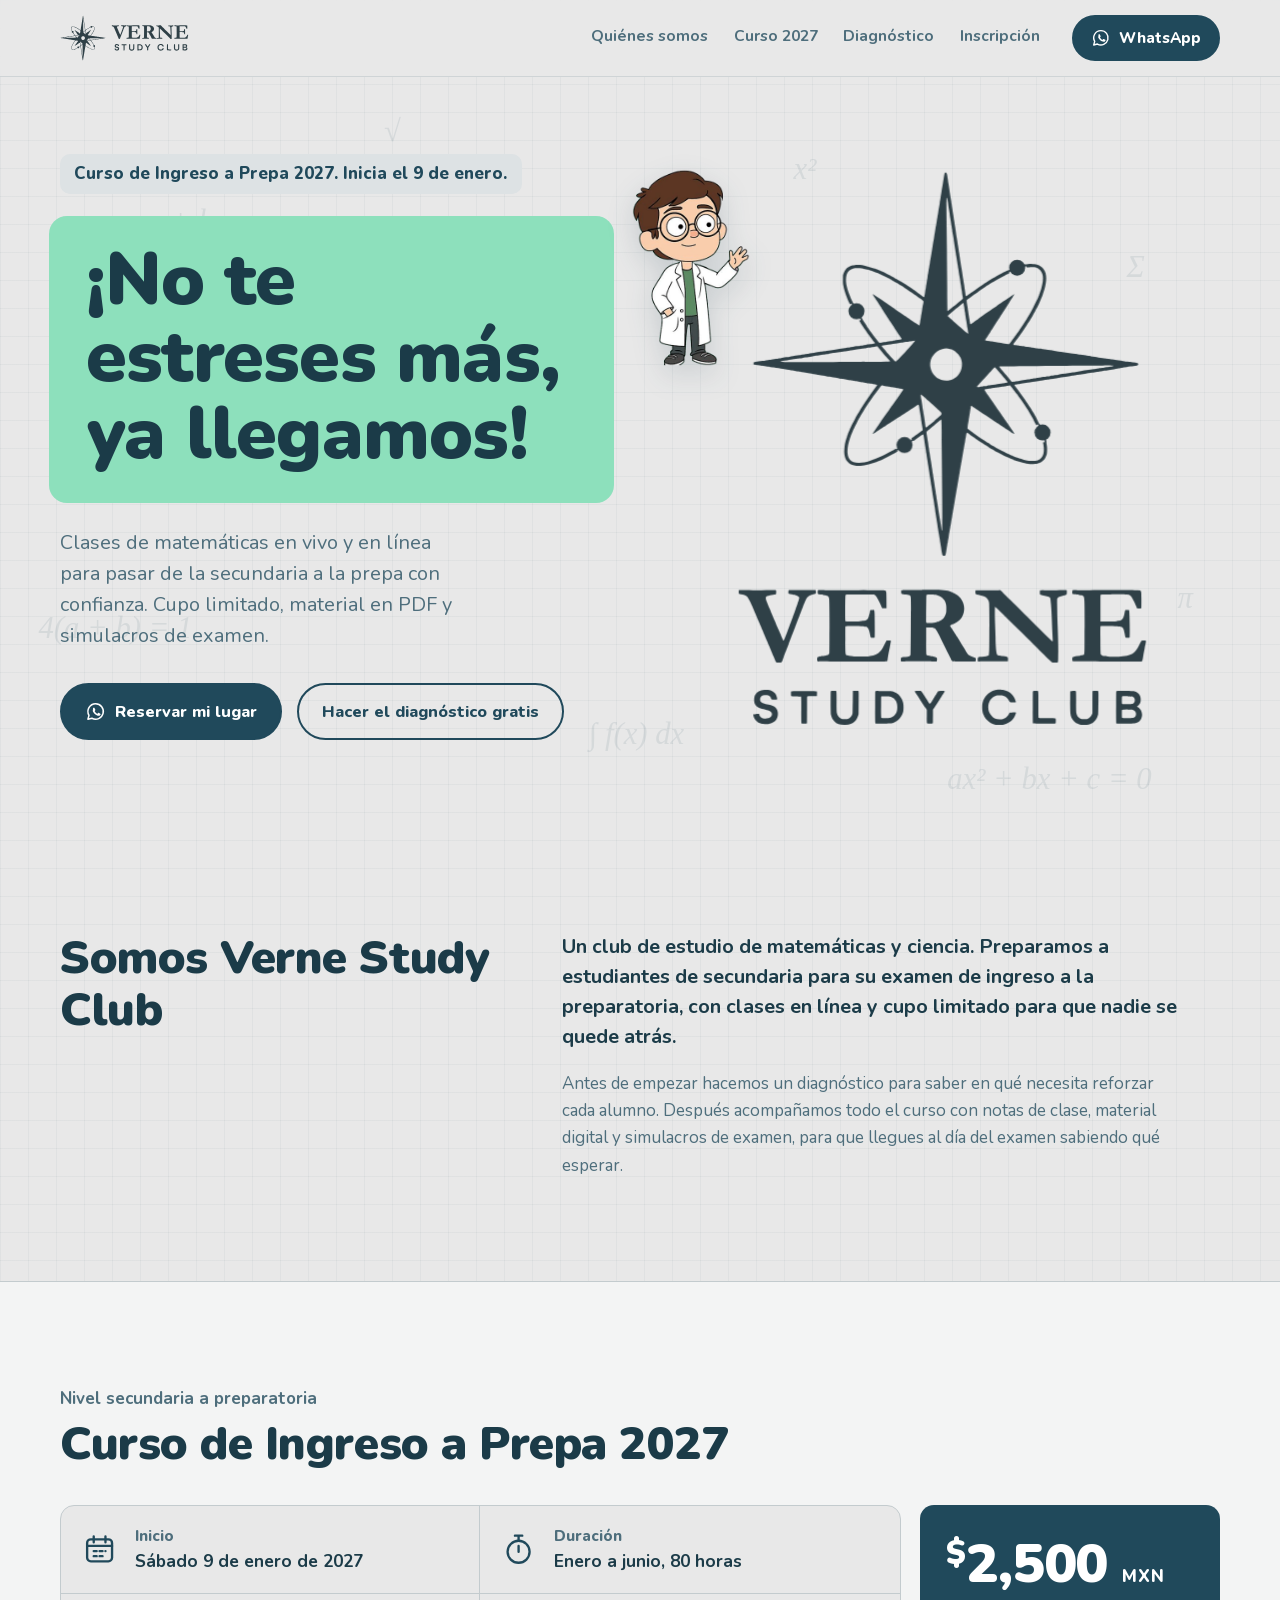
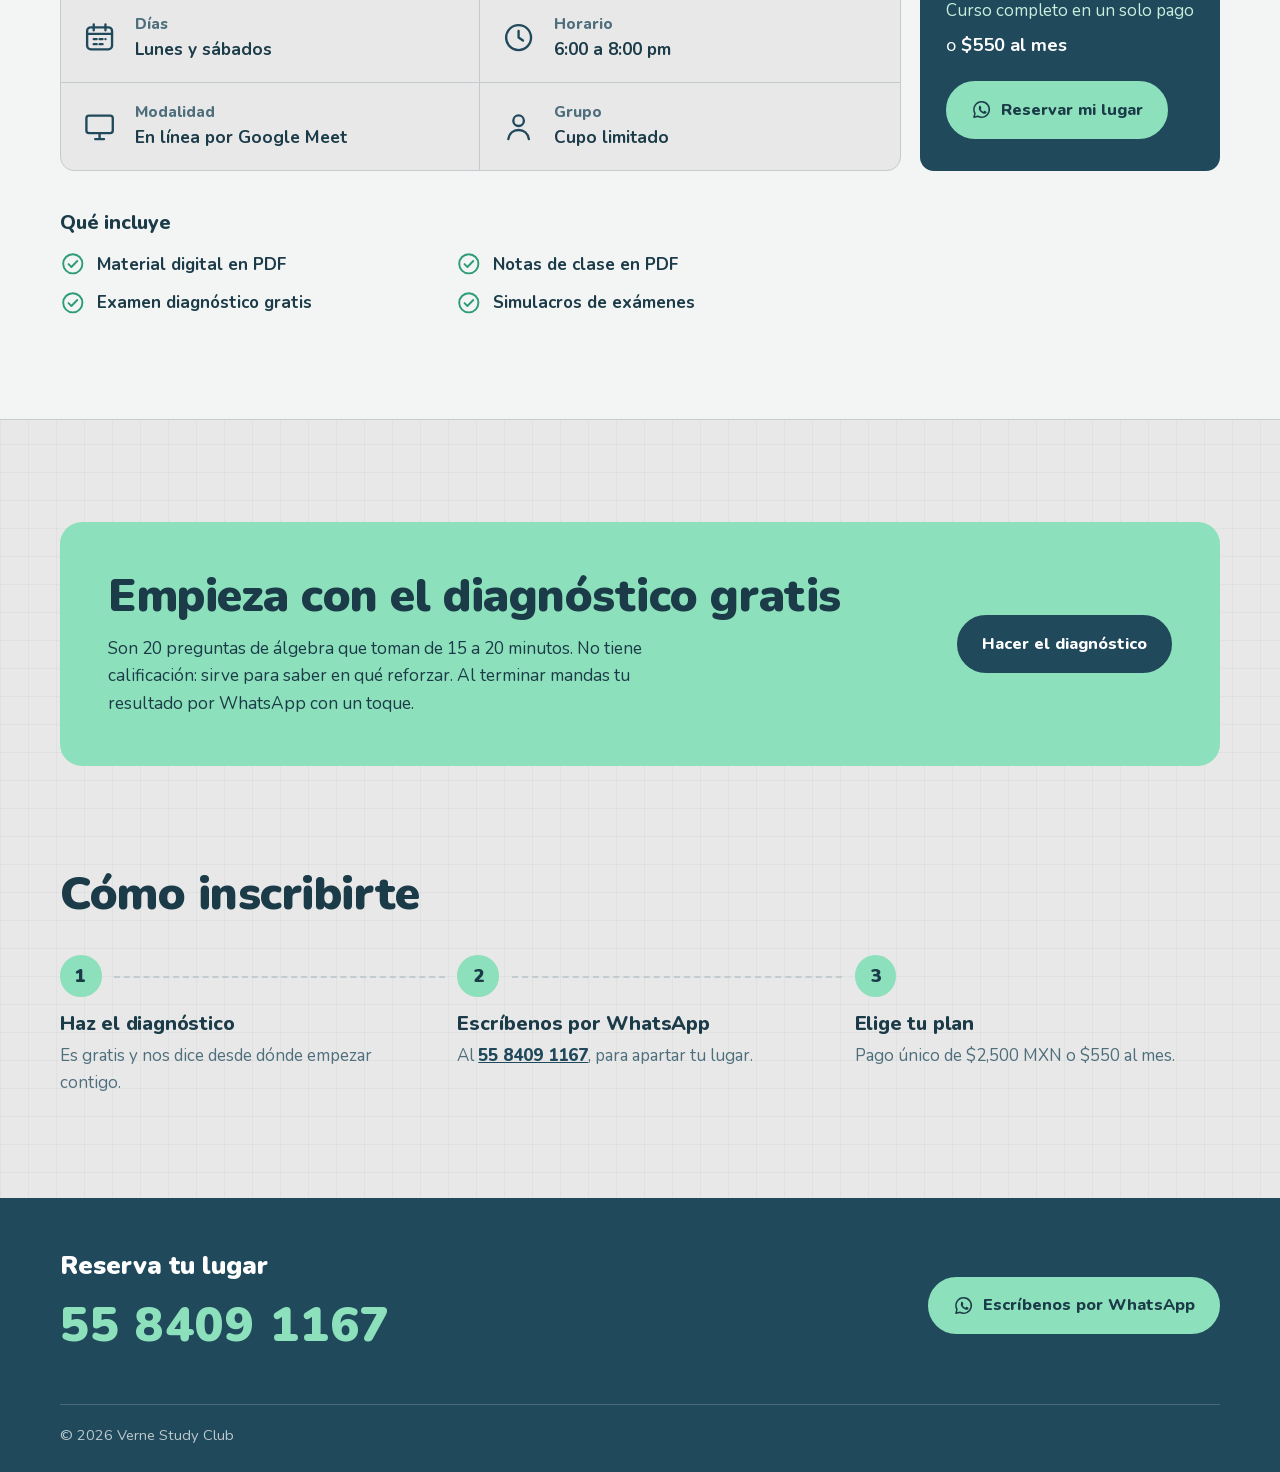
==== index.html @ ab9b3a6d "Sitio de Verne Study Club: portada con logo animado, curso 2027, diagnóstico e inscripción Co-Author" ====
<!doctype html>
<html lang="es-MX">
<head>
<meta charset="utf-8">
<meta name="viewport" content="width=device-width, initial-scale=1">
<title>Verne Study Club · Curso de Ingreso a Prepa 2027</title>
<meta name="description" content="Clases de matemáticas en vivo y en línea para entrar a la prepa. Curso de Ingreso a Prepa 2027: inicia el 9 de enero, lunes y sábados de 6:00 a 8:00 pm por Google Meet. $2,500 MXN o $550 al mes.">
<meta name="theme-color" content="#20495B">
<link rel="icon" href="assets/favicon.svg" type="image/svg+xml">
<link rel="preload" href="fonts/nunito-latin.woff2" as="font" type="font/woff2" crossorigin>
<meta property="og:type" content="website">
<meta property="og:locale" content="es_MX">
<meta property="og:title" content="Verne Study Club · Curso de Ingreso a Prepa 2027">
<meta property="og:description" content="¡No te estreses más, ya llegamos! Clases de matemáticas en línea para entrar a la prepa. Inicia el 9 de enero de 2027.">
<meta property="og:image" content="assets/og.png">
<meta name="twitter:card" content="summary_large_image">
<link rel="stylesheet" href="estilos.css">
<script type="application/ld+json">
{
  "@context": "https://schema.org",
  "@type": "Course",
  "name": "Curso de Ingreso a Prepa 2027",
  "description": "Preparación en matemáticas para el examen de ingreso a la preparatoria, de secundaria a preparatoria.",
  "inLanguage": "es-MX",
  "provider": { "@type": "EducationalOrganization", "name": "Verne Study Club", "telephone": "+52 55 8409 1167" },
  "offers": { "@type": "Offer", "price": "2500", "priceCurrency": "MXN", "category": "Curso completo" },
  "hasCourseInstance": { "@type": "CourseInstance", "courseMode": "online", "startDate": "2027-01-09", "location": { "@type": "VirtualLocation", "name": "Google Meet" } }
}
</script>
</head>
<body>
<a class="saltar" href="#contenido">Saltar al contenido</a>

<header class="cabecera">
  <div class="envoltura cabecera__fila">
    <a class="cabecera__logo" href="#inicio"><svg class="logo-h" aria-hidden="true" focusable="false" viewBox="275.0 156.5 843.77 299.09" fill="#2F4047"><g transform="translate(279.0 160.5) scale(0.62) translate(-279.0 -160.5)"><path class=""  transform="scale(0.25) translate(0 4096) scale(0.1 -0.1)" d="M20527 34478 c-17 -27 -37 -128 -67 -328 -12 -80 -28 -176 -35 -215 -8 -38 -19 -106 -25 -150 -6 -44 -15 -95 -20 -115 -5 -19 -11 -62 -15 -95 -3 -33 -12 -91 -20 -130 -8 -38 -19 -108 -25 -155 -5 -47 -17 -116 -25 -155 -8 -38 -15 -83 -15 -99 0 -17 -9 -80 -20 -140 -39 -209 -51 -281 -61 -365 -5 -47 -12 -88 -15 -92 -3 -5 -14 -66 -24 -136 -11 -70 -25 -155 -30 -188 -6 -33 -20 -114 -30 -180 -20 -117 -46 -274 -75 -445 -8 -47 -17 -105 -20 -130 -3 -25 -15 -94 -25 -155 -20 -110 -49 -287 -91 -555 -17 -111 -50 -300 -70 -409 -10 -56 -19 -115 -19 -130 0 -14 -7 -57 -15 -96 -9 -38 -22 -113 -30 -165 -37 -242 -46 -297 -56 -325 -5 -16 -12 -64 -15 -105 -4 -41 -12 -100 -19 -130 -8 -30 -18 -97 -24 -147 -6 -51 -15 -103 -20 -116 -5 -13 -12 -54 -16 -92 -4 -39 -13 -97 -20 -130 -7 -33 -18 -104 -24 -157 -6 -53 -15 -108 -21 -123 -5 -14 -10 -39 -10 -54 0 -43 -24 -58 -56 -35 -15 11 -36 26 -48 34 -13 8 -51 38 -87 65 -87 68 -111 85 -204 150 -44 30 -116 80 -160 110 -166 115 -424 284 -520 341 -55 32 -109 64 -120 71 -11 7 -33 20 -50 28 -16 9 -46 26 -67 38 -20 12 -62 37 -95 55 -32 18 -65 37 -73 43 -8 5 -28 16 -45 25 -16 8 -66 35 -110 59 -158 87 -525 265 -546 265 -6 0 -23 7 -37 15 -29 16 -38 19 -257 94 -240 82 -345 110 -550 147 -149 27 -374 25 -479 -4 -232 -65 -363 -184 -444 -407 -25 -67 -26 -79 -26 -285 0 -173 3 -230 18 -290 10 -41 22 -97 27 -124 4 -28 15 -70 23 -95 36 -110 48 -148 56 -180 5 -19 15 -48 23 -65 8 -17 25 -58 37 -91 33 -91 66 -167 136 -312 35 -73 64 -138 64 -144 0 -6 -13 -28 -28 -48 -51 -66 -72 -131 -72 -225 0 -70 5 -98 27 -152 57 -139 189 -225 353 -230 47 -2 88 -3 91 -4 7 0 89 -117 89 -126 0 -3 8 -17 19 -32 10 -15 66 -99 125 -187 59 -88 134 -198 167 -245 33 -47 68 -96 77 -110 9 -13 45 -63 79 -110 34 -47 88 -121 120 -165 32 -44 75 -99 96 -122 21 -23 36 -47 33 -52 -4 -5 -28 -13 -54 -16 -26 -3 -78 -12 -117 -20 -38 -7 -101 -17 -138 -20 -37 -4 -82 -11 -100 -16 -18 -5 -75 -14 -127 -19 -52 -5 -115 -14 -140 -20 -25 -6 -92 -17 -150 -25 -115 -16 -188 -27 -355 -55 -60 -10 -137 -21 -170 -25 -33 -3 -76 -11 -97 -16 -20 -5 -71 -14 -115 -19 -43 -5 -116 -16 -163 -24 -185 -31 -345 -55 -629 -95 -85 -12 -157 -24 -161 -26 -4 -3 -50 -9 -101 -15 -52 -6 -130 -17 -174 -25 -102 -18 -262 -42 -393 -60 -56 -8 -106 -16 -110 -19 -4 -2 -52 -9 -107 -16 -55 -6 -118 -16 -140 -21 -22 -5 -87 -16 -145 -24 -102 -14 -284 -42 -405 -64 -33 -5 -121 -19 -195 -31 -74 -11 -184 -29 -245 -40 -60 -10 -135 -22 -165 -25 -30 -3 -91 -12 -135 -20 -44 -8 -114 -19 -155 -24 -88 -12 -174 -25 -325 -51 -60 -11 -130 -21 -155 -25 -25 -3 -83 -12 -130 -19 -47 -8 -119 -20 -160 -26 -116 -18 -134 -22 -147 -32 -16 -13 -17 -94 -1 -104 13 -8 141 -27 298 -44 52 -6 125 -15 163 -20 37 -6 100 -15 140 -20 83 -12 153 -23 322 -50 66 -11 149 -24 185 -30 130 -21 307 -52 380 -65 41 -8 100 -17 130 -20 30 -4 100 -15 155 -25 55 -10 154 -27 220 -39 66 -11 161 -27 210 -36 50 -8 124 -20 165 -25 41 -6 109 -17 150 -25 90 -17 173 -30 300 -49 52 -8 131 -21 175 -29 44 -9 112 -21 150 -26 39 -6 97 -15 130 -21 33 -5 114 -19 180 -30 66 -11 145 -25 175 -31 30 -6 87 -14 125 -20 61 -8 154 -24 355 -60 30 -6 109 -19 175 -29 66 -11 174 -29 240 -40 66 -12 161 -27 210 -35 50 -7 126 -20 170 -28 44 -9 136 -25 205 -37 69 -11 159 -27 200 -35 41 -8 114 -19 163 -25 48 -6 98 -15 110 -19 13 -5 54 -12 92 -16 39 -3 93 -13 121 -20 27 -8 87 -19 133 -24 45 -5 85 -12 88 -15 11 -10 -12 -48 -79 -131 -83 -103 -233 -309 -331 -455 -42 -63 -99 -146 -125 -185 -123 -178 -163 -237 -177 -263 -9 -15 -23 -39 -33 -54 -9 -14 -34 -55 -55 -90 -20 -34 -48 -81 -62 -103 -13 -22 -40 -67 -60 -100 -19 -33 -46 -78 -60 -100 -33 -53 -46 -77 -160 -300 -139 -269 -162 -316 -225 -465 -17 -41 -38 -89 -46 -107 -8 -17 -14 -37 -14 -45 -1 -7 -9 -31 -20 -53 -11 -22 -19 -48 -20 -57 0 -10 -6 -32 -14 -50 -14 -32 -48 -149 -80 -276 -20 -78 -46 -318 -46 -421 1 -145 34 -290 91 -401 30 -57 151 -179 209 -211 141 -77 344 -105 584 -79 222 23 637 146 891 265 103 48 417 204 506 253 129 69 256 142 330 189 45 30 70 29 99 -2 13 -14 28 -25 33 -25 6 0 18 -7 26 -15 9 -8 56 -24 104 -36 87 -22 89 -22 165 -5 134 31 215 93 272 205 30 60 41 158 29 249 -6 40 -7 80 -4 90 3 9 45 43 93 74 156 101 279 190 371 268 32 27 59 26 65 -2 6 -26 30 -186 46 -293 20 -147 32 -224 50 -330 10 -60 21 -137 25 -170 3 -33 10 -76 15 -95 5 -19 14 -78 20 -130 6 -52 17 -129 25 -170 8 -41 18 -106 24 -145 12 -83 25 -169 51 -325 10 -63 23 -149 29 -190 12 -91 26 -180 51 -325 10 -60 21 -137 25 -170 3 -33 10 -76 15 -95 6 -20 17 -85 26 -145 46 -322 70 -475 89 -575 8 -41 19 -115 25 -165 6 -49 17 -126 25 -170 8 -44 19 -116 24 -160 12 -89 24 -165 51 -335 28 -166 50 -311 66 -420 7 -52 22 -149 33 -215 11 -66 25 -151 31 -190 6 -38 18 -108 26 -155 9 -47 22 -128 30 -180 7 -52 18 -122 24 -155 5 -33 19 -118 31 -190 57 -364 60 -374 96 -396 37 -23 81 -19 107 9 18 21 42 120 51 212 4 36 13 92 20 125 8 33 19 102 25 154 6 51 14 101 19 110 5 9 11 43 15 76 4 33 13 92 22 130 8 39 19 102 23 140 4 39 16 111 25 160 9 50 26 144 37 210 11 66 27 156 35 200 8 44 21 124 29 177 9 54 18 103 20 110 3 7 11 58 19 113 8 55 19 125 25 155 6 30 19 107 30 170 11 63 29 167 40 230 21 115 30 171 51 310 6 41 18 104 25 140 8 36 19 100 24 142 6 42 16 98 22 125 6 26 17 86 24 133 7 47 18 110 23 140 6 30 21 111 32 180 12 69 30 175 40 235 25 140 58 341 64 380 2 17 11 68 20 115 9 47 25 139 36 205 12 66 30 172 41 235 11 63 29 167 40 230 11 63 24 138 29 165 6 28 15 82 21 120 6 39 19 109 30 157 10 48 19 101 19 118 0 18 6 58 14 89 8 31 19 90 25 132 19 142 46 184 88 141 10 -10 43 -35 73 -55 30 -20 80 -55 110 -77 30 -22 80 -56 110 -77 30 -21 57 -40 60 -43 7 -8 177 -123 200 -136 11 -6 28 -18 38 -27 10 -10 21 -17 25 -17 3 0 45 -26 94 -58 176 -117 223 -147 274 -176 19 -10 57 -33 84 -51 28 -18 73 -46 101 -62 29 -15 78 -43 110 -62 111 -65 476 -251 615 -314 86 -39 102 -47 199 -90 30 -13 87 -37 125 -51 39 -15 84 -34 102 -42 17 -8 36 -14 43 -14 7 0 26 -6 43 -14 31 -13 137 -46 262 -80 56 -15 135 -31 294 -57 105 -18 361 -6 456 20 235 66 364 198 426 436 26 102 29 316 6 455 -9 52 -21 132 -27 178 l-11 83 44 39 c29 26 58 67 83 117 33 66 39 90 42 155 8 164 -71 294 -223 368 -42 20 -66 24 -144 25 l-94 0 -43 85 c-23 47 -72 146 -109 220 -61 125 -89 178 -136 255 -10 17 -28 46 -39 65 -11 19 -29 49 -40 65 -11 17 -30 47 -42 69 -30 50 -34 57 -92 146 -91 140 -215 325 -251 375 -19 28 -55 79 -80 115 -99 146 -230 324 -337 461 -43 54 -78 106 -78 114 0 17 18 22 117 30 40 3 87 10 105 16 18 5 67 14 108 19 41 5 113 16 160 25 83 14 211 34 395 61 162 23 239 36 344 55 56 10 114 19 127 19 14 0 57 7 97 15 40 8 119 21 177 29 192 28 314 46 393 61 42 8 91 15 108 15 16 0 62 7 102 15 40 8 113 19 162 24 50 6 128 17 175 25 221 40 320 56 344 56 15 0 59 7 99 15 40 8 119 21 177 29 113 16 182 27 355 56 61 10 135 22 165 25 30 3 87 12 125 20 39 8 97 17 130 20 33 4 76 10 95 15 19 5 78 14 130 20 52 6 111 16 132 21 20 5 71 14 115 19 95 12 358 54 588 96 50 9 131 22 180 30 50 7 119 18 155 24 145 23 270 42 365 56 255 36 278 41 297 64 23 29 23 55 -1 79 -26 26 -73 37 -206 50 -60 6 -153 17 -205 26 -52 8 -115 15 -140 15 -25 0 -72 7 -105 14 -33 8 -107 20 -165 26 -58 6 -112 13 -121 16 -9 2 -79 13 -155 24 -236 32 -286 40 -379 56 -49 8 -124 19 -165 24 -91 10 -255 35 -370 56 -47 8 -125 19 -175 25 -49 5 -106 14 -125 19 -19 5 -64 12 -100 15 -36 4 -99 13 -140 21 -41 7 -124 21 -185 29 -60 9 -166 24 -235 35 -69 10 -161 23 -205 30 -44 6 -118 18 -165 26 -47 8 -121 19 -165 24 -44 5 -118 16 -165 24 -88 15 -258 40 -510 76 -80 12 -174 26 -210 31 -36 6 -99 15 -140 20 -41 5 -113 16 -160 24 -47 8 -105 17 -130 20 -66 8 -302 44 -400 60 -47 8 -128 19 -180 25 -52 6 -111 15 -130 20 -19 4 -64 11 -100 15 -36 3 -114 15 -175 25 -60 10 -138 21 -173 25 -35 3 -70 9 -78 12 -23 9 -16 46 14 75 22 20 309 407 382 514 121 178 320 482 320 489 0 3 15 27 33 53 18 26 49 73 68 105 19 32 43 73 54 92 11 18 44 75 73 127 29 51 57 100 62 108 15 23 39 70 134 255 78 150 128 260 198 430 11 28 26 64 34 80 20 45 85 237 119 350 200 681 80 1095 -358 1237 -65 21 -90 23 -267 23 -165 0 -202 -3 -242 -18 -59 -23 -83 -16 -108 33 -29 57 -122 134 -193 161 -90 34 -220 32 -297 -3 -136 -63 -220 -199 -220 -355 0 -37 -4 -72 -8 -78 -4 -5 -27 -19 -52 -31 -102 -47 -310 -151 -385 -193 -44 -24 -100 -55 -125 -68 -72 -38 -163 -89 -216 -122 -27 -17 -76 -46 -109 -66 -33 -20 -87 -54 -120 -75 -33 -22 -76 -49 -95 -60 -19 -11 -48 -29 -65 -40 -16 -11 -42 -26 -56 -34 -75 -43 -385 -256 -567 -391 -70 -52 -142 -105 -160 -117 -19 -13 -58 -42 -88 -65 -55 -44 -88 -54 -97 -29 -3 8 -11 52 -17 98 -6 45 -20 139 -30 208 -11 69 -22 150 -25 180 -4 30 -11 72 -16 92 -5 20 -14 74 -20 120 -5 46 -16 117 -24 158 -8 41 -19 109 -24 150 -15 112 -39 265 -55 355 -8 44 -25 145 -36 225 -12 80 -30 197 -40 260 -10 63 -21 142 -25 175 -3 33 -10 74 -15 90 -5 17 -14 68 -19 115 -6 47 -17 123 -25 170 -8 47 -24 150 -36 230 -12 80 -28 183 -37 230 -8 47 -21 128 -28 180 -31 230 -55 392 -59 399 -3 4 -12 63 -21 131 -9 68 -18 127 -20 131 -3 3 -9 49 -15 100 -6 52 -17 128 -25 169 -7 41 -24 143 -36 225 -12 83 -28 191 -36 240 -8 50 -19 122 -23 160 -5 39 -16 108 -24 155 -13 77 -40 249 -66 420 -34 231 -51 333 -54 339 -2 3 -9 51 -15 106 -7 55 -18 134 -26 175 -8 41 -17 99 -21 129 -10 86 -74 132 -107 79z m129 -1314 c12 -54 26 -144 32 -199 12 -102 22 -175 48 -325 8 -47 21 -130 28 -185 14 -100 22 -153 56 -365 42 -261 62 -387 66 -420 4 -35 16 -104 54 -320 11 -63 20 -126 20 -140 0 -14 9 -74 19 -135 23 -129 57 -349 66 -420 3 -27 12 -84 20 -125 12 -66 23 -134 64 -400 6 -36 20 -125 31 -199 11 -73 22 -137 25 -141 2 -4 9 -47 14 -96 6 -49 17 -127 25 -174 40 -223 56 -320 56 -346 0 -16 7 -60 15 -99 8 -38 20 -110 26 -160 6 -49 17 -117 25 -150 7 -33 14 -76 14 -96 0 -21 9 -84 19 -140 36 -193 38 -176 -22 -234 -29 -28 -95 -83 -147 -122 -52 -39 -144 -113 -205 -163 -255 -211 -346 -282 -352 -276 -4 3 -8 437 -10 964 -2 526 -8 1364 -14 1862 -14 1143 -25 2646 -20 2683 7 52 26 21 47 -79z m4332 -3308 c91 -31 140 -64 196 -128 135 -157 161 -376 85 -718 -6 -25 -16 -72 -23 -105 -14 -64 -38 -141 -68 -217 -10 -26 -18 -53 -18 -60 -1 -7 -9 -31 -20 -53 -11 -22 -19 -46 -20 -53 0 -6 -9 -29 -20 -49 -11 -21 -20 -44 -20 -51 0 -7 -8 -30 -19 -50 -10 -20 -25 -53 -34 -72 -17 -40 -186 -379 -226 -455 -15 -27 -43 -79 -63 -115 -33 -61 -47 -85 -98 -175 -11 -19 -28 -50 -38 -67 -63 -110 -100 -169 -238 -376 -60 -90 -125 -188 -144 -218 -72 -110 -140 -206 -338 -474 -239 -323 -212 -292 -257 -287 -122 15 -271 38 -303 46 -20 6 -77 14 -127 20 -49 6 -162 21 -250 35 -88 14 -191 30 -230 36 -231 34 -244 39 -208 88 44 60 93 132 93 137 0 2 17 30 39 62 62 93 121 184 121 188 0 2 19 33 43 68 23 36 58 91 77 123 19 31 54 85 76 120 23 34 43 66 45 71 2 4 40 62 83 128 134 203 151 229 156 240 3 6 32 51 64 100 32 50 69 106 81 125 13 19 44 69 70 110 27 41 63 98 80 125 18 28 54 84 80 125 26 41 61 94 76 118 16 24 29 45 29 47 0 4 51 83 102 157 10 15 18 30 18 33 0 3 16 28 35 55 64 91 42 93 -77 8 -48 -35 -120 -84 -160 -110 -40 -26 -112 -74 -160 -108 -190 -130 -268 -184 -388 -265 -69 -46 -152 -103 -185 -126 -33 -23 -89 -62 -125 -87 -36 -25 -83 -58 -105 -74 -22 -16 -65 -45 -95 -66 -59 -39 -60 -40 -105 -75 -16 -13 -55 -40 -85 -60 -30 -20 -77 -52 -105 -72 -27 -19 -72 -51 -100 -71 -27 -19 -77 -55 -110 -80 -33 -24 -76 -55 -95 -68 -19 -14 -60 -43 -90 -65 -72 -53 -108 -73 -120 -66 -5 3 -12 22 -15 43 -3 20 -12 75 -20 122 -13 80 -32 202 -70 450 -9 58 -21 139 -26 180 -5 41 -16 107 -24 145 -7 39 -17 104 -20 146 l-7 75 35 30 c19 16 58 45 86 64 28 19 100 72 161 117 61 45 141 102 178 128 37 25 87 61 112 79 117 85 443 306 470 319 8 4 34 20 57 35 134 86 321 197 458 272 57 31 94 51 225 123 118 64 366 187 378 187 8 0 39 -22 70 -48 88 -75 144 -95 261 -90 110 4 177 30 255 99 45 40 106 147 106 186 0 35 17 71 40 83 39 21 104 28 273 29 152 1 174 -1 235 -23z m-8502 -36 c60 -11 129 -25 154 -31 25 -6 70 -16 100 -23 52 -13 82 -22 225 -69 74 -24 179 -64 222 -83 17 -8 36 -14 43 -14 7 0 24 -6 38 -14 15 -8 47 -23 72 -34 131 -57 262 -122 425 -208 44 -23 109 -57 145 -75 36 -18 71 -38 79 -43 7 -6 42 -27 76 -46 70 -39 169 -97 230 -135 22 -13 57 -35 79 -47 50 -30 60 -36 131 -82 135 -88 389 -260 490 -331 28 -20 79 -56 115 -81 36 -25 92 -65 125 -89 33 -25 67 -48 75 -52 17 -7 138 -103 163 -128 18 -18 16 -63 -9 -170 -16 -72 -40 -211 -60 -355 -8 -58 -18 -118 -24 -135 -5 -16 -14 -72 -20 -122 -6 -51 -14 -103 -19 -115 -5 -13 -12 -52 -16 -88 -11 -103 -32 -192 -46 -201 -8 -5 -21 -3 -31 4 -9 7 -94 65 -190 129 -95 65 -206 140 -245 168 -40 27 -106 73 -145 100 -40 28 -170 115 -288 195 -118 79 -267 180 -330 224 -195 136 -465 320 -850 579 -69 46 -132 90 -141 98 -18 16 -49 19 -49 4 0 -5 25 -46 55 -90 30 -44 55 -83 55 -86 0 -3 8 -17 19 -32 68 -99 297 -449 303 -463 4 -10 23 -40 42 -68 20 -28 36 -53 36 -56 0 -3 8 -18 18 -33 51 -74 102 -153 102 -157 0 -2 15 -25 33 -51 17 -25 39 -56 47 -69 8 -12 73 -110 144 -216 71 -107 152 -230 181 -274 47 -73 176 -268 327 -494 32 -47 54 -88 50 -92 -9 -9 -185 -39 -297 -50 -49 -6 -106 -14 -125 -19 -19 -5 -73 -14 -120 -19 -47 -6 -123 -17 -170 -25 -47 -9 -146 -25 -220 -37 -74 -12 -141 -24 -148 -27 -7 -2 -27 11 -45 30 -73 78 -459 597 -532 717 -5 9 -28 43 -49 76 -43 66 -64 100 -121 190 -21 33 -45 71 -55 85 -9 14 -20 35 -24 47 -4 12 -13 27 -21 33 -24 20 -17 48 23 98 61 76 75 115 80 228 4 94 2 106 -23 161 -28 64 -109 151 -180 194 -36 22 -52 24 -170 26 -71 1 -136 2 -143 2 -7 1 -22 22 -34 49 -28 65 -50 114 -92 205 -20 43 -36 80 -36 83 0 3 -6 20 -14 37 -33 72 -91 236 -125 352 -119 408 -99 723 58 882 46 47 138 102 211 127 100 33 277 35 436 6z m4959 -1737 c4 -27 12 -82 20 -123 7 -41 16 -104 20 -140 3 -36 10 -81 15 -100 5 -19 14 -73 19 -120 6 -47 18 -128 26 -180 9 -52 25 -144 35 -205 10 -60 21 -139 25 -175 3 -36 10 -79 16 -96 5 -17 16 -77 24 -135 8 -57 17 -119 21 -136 13 -65 -28 -39 -242 150 -673 594 -754 667 -754 681 0 13 131 128 319 279 75 61 138 113 141 117 3 3 15 13 27 21 24 17 110 89 190 162 29 26 62 47 72 47 16 0 21 -9 26 -47z m-2375 -1798 c0 -15 -25 -44 -279 -330 -121 -136 -313 -341 -535 -572 -60 -62 -117 -113 -126 -113 -19 0 -106 87 -250 250 -125 142 -132 149 -238 275 -52 61 -119 138 -149 173 -30 34 -53 69 -50 76 6 14 40 21 172 36 44 5 118 16 165 24 113 20 339 53 420 61 36 4 92 13 125 20 33 7 91 16 128 20 37 4 82 11 100 16 18 5 73 14 122 19 50 6 126 17 170 25 216 38 225 39 225 20z m-1819 -278 c9 -7 84 -97 168 -202 84 -104 166 -204 182 -222 15 -17 70 -78 120 -135 51 -57 103 -113 117 -126 57 -54 193 -50 -2423 -63 -2453 -11 -2916 -9 -2894 17 17 20 64 33 184 48 212 28 281 38 390 56 61 10 139 22 174 26 35 3 78 10 95 15 17 5 72 14 121 19 50 6 124 17 165 25 41 8 109 19 150 24 93 12 183 26 325 51 61 10 175 28 255 40 80 11 197 29 260 40 63 10 178 28 255 40 77 12 192 30 255 40 63 11 140 22 170 25 30 4 71 11 90 15 19 5 78 14 130 20 52 6 111 15 130 20 19 5 76 14 125 20 50 6 124 17 165 25 41 8 109 19 150 24 83 11 161 23 325 51 61 10 143 22 184 26 41 3 88 10 105 15 17 5 72 14 121 19 50 6 124 17 165 25 196 38 218 40 241 22z m3529 -116 c41 -10 89 -26 105 -35 17 -9 34 -16 38 -16 4 0 20 -8 35 -18 15 -11 47 -32 71 -48 61 -40 151 -131 197 -201 45 -67 94 -160 94 -178 0 -7 9 -41 20 -75 30 -93 28 -263 -4 -390 -79 -311 -338 -542 -653 -579 -363 -44 -699 164 -822 509 -31 88 -51 199 -51 282 0 71 32 240 49 263 5 6 13 24 19 42 6 17 31 63 56 102 118 181 271 293 466 341 135 34 252 35 380 1z m7950 -811 c29 -18 -6 -30 -135 -45 -164 -19 -381 -52 -393 -59 -5 -3 -49 -10 -98 -16 -49 -6 -120 -17 -159 -25 -38 -8 -97 -17 -130 -20 -33 -4 -76 -10 -95 -15 -20 -5 -71 -14 -115 -20 -90 -12 -225 -32 -395 -60 -63 -10 -178 -28 -255 -40 -77 -12 -192 -30 -255 -40 -190 -31 -431 -69 -585 -91 -38 -6 -119 -19 -180 -29 -60 -10 -139 -22 -174 -26 -35 -3 -78 -10 -95 -15 -17 -5 -74 -14 -126 -20 -52 -6 -122 -17 -155 -24 -33 -7 -91 -16 -128 -20 -37 -4 -82 -11 -99 -16 -18 -5 -79 -14 -137 -19 -58 -6 -124 -15 -146 -21 -22 -5 -87 -16 -145 -24 -58 -8 -130 -19 -160 -24 -30 -5 -89 -15 -130 -21 -264 -42 -338 -53 -450 -72 -209 -34 -204 -34 -225 -1 -16 25 -115 147 -215 267 -19 23 -113 131 -208 239 -96 109 -171 204 -169 211 4 10 206 14 989 19 2434 17 3865 28 3893 31 78 8 662 5 675 -4z m-5712 -132 c27 -29 63 -69 78 -88 16 -19 62 -73 104 -120 63 -70 329 -388 379 -453 9 -11 11 -21 5 -27 -5 -5 -58 -16 -117 -25 -60 -8 -112 -17 -116 -19 -4 -3 -45 -10 -92 -15 -46 -6 -122 -17 -169 -25 -151 -27 -333 -55 -395 -61 -33 -4 -76 -10 -95 -15 -19 -5 -80 -14 -135 -20 -55 -6 -136 -17 -180 -25 -70 -12 -143 -19 -182 -16 -24 2 -13 26 35 76 26 28 88 96 137 151 93 104 292 320 400 434 33 36 90 97 125 135 123 135 151 165 160 165 5 0 31 -24 58 -52z m-5507 -842 c19 -8 61 -17 94 -21 33 -3 105 -15 160 -25 55 -10 132 -23 170 -29 132 -19 210 -33 275 -47 36 -8 105 -19 155 -25 141 -17 158 -30 112 -86 -13 -15 -40 -53 -60 -83 -20 -30 -51 -75 -68 -100 -18 -25 -54 -76 -81 -115 -26 -38 -66 -95 -88 -125 -64 -88 -101 -141 -146 -208 -23 -34 -64 -90 -91 -125 -26 -34 -74 -100 -106 -147 -32 -47 -76 -110 -98 -140 -21 -30 -61 -86 -88 -125 -26 -38 -62 -90 -80 -115 -42 -60 -159 -232 -243 -355 -37 -55 -90 -131 -116 -170 -27 -38 -75 -108 -107 -155 -32 -47 -66 -96 -76 -109 -21 -27 -25 -51 -8 -51 12 0 50 24 358 229 113 75 209 138 214 140 5 2 37 22 71 45 35 22 102 66 150 96 48 30 157 101 243 158 85 56 157 102 159 102 1 0 24 15 49 33 26 17 54 37 63 42 10 6 42 26 72 46 30 20 83 54 118 75 35 21 161 103 279 182 118 78 219 142 223 142 4 0 15 9 25 20 10 11 22 20 26 20 9 0 55 30 112 74 62 48 77 27 97 -129 5 -44 16 -118 25 -165 27 -151 54 -324 60 -380 3 -30 12 -93 20 -140 75 -433 71 -394 36 -426 -16 -14 -85 -66 -153 -114 -211 -152 -273 -197 -377 -275 -19 -14 -40 -25 -48 -25 -8 0 -42 15 -76 33 -60 31 -66 32 -182 32 -109 0 -124 -2 -165 -25 -147 -82 -209 -188 -211 -360 -1 -100 -8 -111 -107 -168 -35 -21 -80 -47 -100 -59 -21 -12 -48 -27 -62 -33 -36 -15 -40 -18 -90 -46 -155 -90 -429 -222 -600 -290 -47 -19 -94 -39 -105 -44 -27 -12 -137 -53 -210 -78 -500 -169 -871 -155 -1040 40 -61 71 -92 150 -109 280 -27 202 11 451 116 763 30 89 58 165 78 210 10 22 30 71 45 109 15 38 31 77 35 85 5 9 59 119 122 244 62 126 120 241 128 255 8 15 34 61 58 102 23 41 53 93 67 115 13 22 35 57 47 79 32 53 38 63 81 127 20 31 37 59 37 62 0 3 26 45 58 94 63 94 131 198 147 224 36 58 279 397 429 599 217 292 209 285 277 256z m6215 -14 c17 -15 62 -67 99 -117 154 -203 190 -250 196 -255 9 -7 261 -361 336 -470 43 -64 212 -325 251 -390 78 -130 199 -344 255 -450 35 -69 81 -154 102 -190 54 -95 55 -110 7 -167 -22 -26 -53 -73 -68 -103 -26 -50 -28 -64 -28 -165 -1 -101 1 -114 26 -162 64 -121 194 -212 316 -221 51 -4 66 -9 77 -26 26 -39 58 -251 59 -381 0 -187 -36 -308 -125 -408 -51 -58 -96 -88 -186 -124 -65 -25 -76 -26 -253 -26 -164 0 -199 3 -305 27 -65 15 -140 33 -165 41 -161 48 -226 69 -235 75 -5 4 -23 10 -40 14 -16 4 -48 16 -72 27 -23 10 -47 19 -53 19 -7 0 -24 6 -38 14 -30 16 -80 38 -192 86 -87 37 -451 218 -525 261 -27 16 -57 32 -65 36 -20 9 -286 163 -385 223 -44 27 -103 63 -131 79 -29 17 -57 38 -64 46 -7 8 -16 15 -21 15 -4 0 -29 15 -54 33 -26 17 -55 37 -65 42 -10 6 -26 17 -35 25 -9 8 -25 19 -35 25 -50 29 -339 229 -431 298 -35 27 -104 79 -154 116 l-90 68 2 74 c2 41 9 106 17 144 8 39 18 90 21 115 6 44 27 177 65 395 10 61 26 162 35 225 25 167 23 160 47 160 11 0 26 -6 32 -13 6 -8 213 -148 459 -313 247 -164 456 -304 465 -310 10 -6 49 -32 87 -58 39 -25 103 -68 143 -96 41 -27 75 -50 77 -50 2 0 38 -24 80 -52 42 -29 99 -67 126 -84 27 -17 57 -38 67 -47 10 -9 23 -17 29 -17 6 0 17 -7 24 -16 7 -9 22 -20 34 -25 11 -5 40 -25 65 -43 25 -19 48 -35 52 -35 6 -1 75 -45 160 -103 15 -10 30 -18 33 -18 3 0 34 -20 69 -45 36 -25 70 -45 75 -45 20 0 12 29 -20 72 -17 24 -94 140 -173 258 -78 118 -157 235 -174 260 -34 48 -59 83 -137 195 -27 39 -65 93 -84 120 -51 73 -123 177 -196 285 -35 52 -82 121 -105 154 -23 32 -71 102 -108 155 -68 99 -81 119 -182 261 -197 279 -262 380 -256 395 5 14 11 16 156 39 52 9 149 24 215 35 66 11 151 23 188 26 37 4 82 11 100 16 18 5 73 14 122 20 50 6 106 14 125 19 19 5 85 16 145 24 61 9 124 20 140 25 40 13 36 14 71 -17z m-4257 -499 c47 -43 109 -99 136 -124 28 -26 68 -62 90 -80 22 -19 99 -88 170 -154 72 -66 181 -165 244 -220 63 -55 145 -130 183 -166 64 -63 68 -69 68 -111 0 -41 -5 -49 -51 -94 -79 -76 -79 -76 -169 -149 -46 -39 -92 -77 -100 -85 -53 -49 -109 -96 -225 -188 -71 -56 -142 -114 -156 -127 -30 -29 -55 -32 -68 -7 -5 9 -14 56 -20 102 -23 175 -53 378 -71 475 -10 55 -21 127 -25 160 -4 33 -11 78 -16 100 -5 22 -16 87 -24 145 -38 278 -55 388 -64 417 -5 17 -12 66 -16 107 -7 68 -6 76 10 76 10 0 56 -35 104 -77z m902 -1763 c31 -3006 39 -4764 21 -4782 -6 -6 -14 -9 -17 -6 -3 2 -12 58 -20 124 -16 119 -19 141 -55 349 -47 271 -74 439 -106 660 -16 112 -30 199 -54 340 -10 61 -21 137 -25 170 -3 33 -11 76 -16 97 -5 20 -14 71 -19 115 -5 43 -16 116 -24 163 -8 47 -20 119 -25 160 -16 121 -31 218 -51 335 -10 61 -21 137 -25 170 -3 33 -10 76 -15 95 -5 19 -14 78 -20 130 -6 52 -15 111 -20 130 -5 19 -14 73 -19 120 -6 47 -17 123 -25 170 -34 191 -56 328 -61 380 -4 30 -11 71 -15 90 -5 19 -14 78 -20 130 -6 52 -15 111 -20 130 -5 19 -14 80 -20 135 -6 55 -15 116 -20 135 -5 19 -14 76 -20 125 -6 50 -17 122 -25 160 -18 90 -27 197 -17 211 4 6 100 86 215 177 202 161 250 201 406 339 42 37 83 66 91 65 13 -2 16 -82 21 -617z"/></g><g transform="translate(350.02 -446.70500000000004)"><path class=""  transform="scale(0.25) translate(0 4096) scale(0.1 -0.1)" d="M10487 14133 c-4 -3 -7 -46 -7 -95 0 -102 -2 -100 110 -113 112 -12 235 -61 306 -122 45 -39 127 -191 208 -383 15 -36 34 -78 41 -95 7 -16 25 -59 40 -95 15 -36 36 -85 47 -110 39 -89 47 -106 73 -170 15 -36 32 -78 40 -95 7 -16 22 -52 33 -80 35 -85 113 -268 134 -315 36 -80 46 -104 73 -170 29 -72 43 -103 74 -171 12 -25 21 -50 21 -54 0 -4 9 -26 19 -49 10 -23 38 -86 61 -141 23 -55 50 -118 60 -140 10 -22 39 -89 65 -150 26 -60 53 -123 60 -140 7 -16 25 -59 40 -95 15 -36 33 -78 40 -95 7 -16 25 -59 40 -95 14 -36 33 -77 41 -92 8 -14 14 -31 14 -38 0 -6 18 -49 40 -96 22 -47 40 -88 40 -91 0 -3 9 -24 19 -47 10 -23 31 -70 46 -106 15 -36 34 -71 43 -77 11 -9 53 -13 127 -13 104 0 113 2 133 23 13 13 27 37 32 53 5 16 21 61 35 99 15 39 35 95 44 125 23 71 78 214 102 266 10 23 19 45 19 49 0 4 7 21 15 38 8 18 21 50 29 72 7 22 24 65 36 95 12 30 28 73 36 95 7 22 25 72 40 110 14 39 32 88 40 110 8 22 21 54 29 72 8 17 15 36 15 42 0 6 9 30 20 53 10 24 31 75 45 113 14 39 30 79 35 90 5 11 16 38 24 60 8 22 24 65 36 95 12 30 30 78 40 105 10 28 27 73 38 100 11 28 26 66 33 85 38 106 62 168 75 197 8 17 14 34 14 38 0 4 7 21 15 38 8 18 21 50 29 72 13 38 31 83 78 200 11 28 26 68 34 90 8 22 19 49 24 60 5 11 16 38 24 60 39 110 48 132 60 160 8 17 26 60 40 98 15 37 43 95 63 130 77 134 130 166 396 243 81 24 86 30 80 111 -5 70 -22 99 -51 88 -21 -8 -939 -7 -1117 1 -122 6 -152 4 -162 -7 -9 -12 -18 -111 -14 -156 2 -22 39 -33 166 -48 69 -8 133 -18 143 -23 9 -5 35 -13 57 -17 52 -9 120 -49 147 -87 l21 -31 -18 -76 c-10 -42 -24 -88 -31 -102 -8 -15 -18 -44 -23 -65 -6 -22 -31 -97 -56 -169 -26 -71 -53 -150 -61 -175 -8 -25 -18 -54 -24 -65 -5 -11 -25 -65 -44 -120 -43 -126 -54 -159 -76 -215 -17 -43 -35 -91 -81 -217 -12 -32 -30 -77 -40 -101 -10 -23 -19 -48 -19 -55 -1 -6 -9 -30 -20 -52 -11 -22 -20 -47 -20 -55 0 -8 -9 -33 -20 -55 -11 -22 -19 -44 -20 -50 0 -9 -21 -67 -62 -170 -33 -81 -59 -147 -78 -195 -10 -25 -29 -71 -41 -102 -26 -65 -54 -78 -66 -30 -6 26 -22 66 -65 162 -11 25 -26 59 -33 75 -6 17 -21 50 -32 75 -11 25 -33 74 -48 110 -15 36 -35 83 -45 105 -80 181 -85 193 -115 265 -15 36 -32 79 -40 95 -7 17 -22 53 -33 80 -32 79 -115 272 -166 387 -9 20 -16 39 -16 43 0 4 -9 26 -19 49 -10 23 -38 86 -61 141 -23 55 -51 118 -61 141 -10 23 -19 45 -19 49 0 4 -6 21 -14 38 -73 160 -87 264 -43 305 13 12 27 22 33 22 5 0 38 8 74 19 86 26 199 49 284 60 51 6 71 12 79 27 15 26 17 160 3 180 -11 14 -54 15 -467 5 -319 -8 -569 -9 -844 -1 -468 12 -490 12 -498 3z"/><path class=""  transform="scale(0.25) translate(0 4096) scale(0.1 -0.1)" d="M14343 14129 c-8 -8 -13 -43 -13 -95 0 -80 1 -82 28 -92 15 -6 69 -16 119 -22 51 -6 103 -14 117 -19 13 -6 58 -14 99 -20 141 -20 177 -54 199 -192 18 -119 19 -2583 1 -2645 -19 -59 -50 -84 -121 -94 -34 -5 -66 -11 -71 -15 -6 -3 -61 -10 -123 -15 -62 -6 -133 -17 -158 -25 -25 -8 -57 -17 -72 -20 -16 -3 -30 -14 -34 -28 -10 -32 -13 -149 -3 -168 8 -15 157 -17 1694 -24 1894 -8 1718 -15 1729 68 20 156 41 276 85 492 11 50 29 144 41 210 12 66 27 144 33 174 15 74 2 83 -117 79 l-90 -3 -17 -35 c-161 -334 -192 -387 -288 -492 -131 -142 -270 -207 -495 -228 -55 -6 -138 -15 -185 -21 -47 -6 -207 -11 -356 -11 -237 1 -288 4 -421 26 -83 13 -165 31 -181 40 -62 32 -61 16 -65 744 -3 581 -1 664 12 672 19 12 672 11 855 -2 72 -5 143 -14 158 -20 87 -34 142 -154 183 -401 8 -48 21 -99 30 -113 15 -22 22 -24 100 -24 69 0 85 3 92 18 5 9 6 295 3 665 -7 754 7 680 -125 670 -44 -3 -86 -10 -92 -14 -6 -5 -14 -35 -16 -67 -5 -53 -24 -131 -50 -207 -5 -16 -15 -49 -21 -73 -26 -93 -119 -162 -219 -162 -30 0 -78 -7 -108 -16 -77 -22 -788 -34 -801 -13 -10 16 -12 820 -2 1092 6 183 7 189 29 204 21 13 110 15 684 15 653 0 661 -1 704 -22 25 -11 57 -38 73 -58 42 -55 73 -102 73 -110 0 -4 15 -30 33 -57 37 -57 101 -189 147 -305 12 -30 29 -71 38 -90 l17 -35 105 0 105 0 -2 388 c-2 359 -4 391 -22 432 -10 24 -27 48 -38 53 -31 17 -991 22 -2168 12 -313 -3 -689 -1 -835 3 -211 7 -268 6 -277 -4z"/><path class=""  transform="scale(0.25) translate(0 4096) scale(0.1 -0.1)" d="M19510 14149 c-124 -3 -419 -7 -657 -8 -498 -1 -453 10 -453 -109 0 -47 5 -73 14 -81 16 -13 136 -30 226 -31 39 -1 91 -10 130 -23 111 -38 104 10 105 -732 0 -763 -15 -2147 -24 -2195 -10 -54 -71 -79 -240 -96 -143 -15 -206 -28 -216 -44 -4 -6 -8 -41 -11 -79 -5 -85 9 -106 65 -97 69 12 1088 17 1376 8 245 -8 292 -7 305 5 10 9 16 37 17 84 2 86 -10 102 -94 119 -32 6 -76 16 -98 22 -22 5 -62 14 -90 19 -129 26 -225 52 -236 65 -8 10 -11 191 -12 676 l0 663 134 -1 c83 0 162 -7 209 -17 128 -27 134 -36 517 -827 134 -276 301 -611 344 -690 69 -129 1 -116 640 -122 368 -4 558 -2 567 4 7 7 12 37 12 83 0 46 -5 76 -12 82 -7 5 -51 20 -98 33 -136 37 -241 93 -281 148 -35 48 -71 103 -89 137 -6 11 -23 39 -38 62 -15 23 -63 101 -107 173 -44 71 -88 142 -97 158 -9 15 -35 59 -58 97 -23 39 -49 82 -58 97 -9 14 -34 55 -54 91 -21 35 -44 70 -53 77 -8 7 -15 17 -15 22 0 5 -9 21 -19 36 -11 15 -53 79 -95 142 -41 63 -100 151 -130 195 -31 44 -56 85 -56 92 0 15 48 53 67 53 13 0 108 40 143 60 8 5 42 23 75 40 258 138 407 388 406 685 0 193 -58 360 -176 506 -50 62 -156 156 -230 204 -41 27 -196 105 -207 105 -6 0 -24 7 -41 15 -180 85 -608 116 -1307 94z m615 -258 c44 -11 89 -25 100 -31 11 -5 36 -16 55 -25 69 -31 89 -46 159 -121 76 -81 99 -123 137 -248 21 -70 24 -99 24 -246 0 -152 -2 -175 -25 -244 -59 -182 -141 -279 -298 -353 -27 -13 -55 -23 -61 -23 -7 0 -42 -8 -77 -19 -91 -27 -193 -40 -352 -46 -87 -4 -144 -2 -157 5 -19 10 -20 21 -14 678 4 414 9 672 16 679 16 19 44 21 233 19 146 -3 195 -7 260 -25z"/><path class=""  transform="scale(0.25) translate(0 4096) scale(0.1 -0.1)" d="M23177 14134 c-3 -4 -259 -6 -569 -6 -388 1 -566 -2 -575 -10 -18 -14 -17 -147 1 -171 14 -19 42 -27 255 -82 74 -19 149 -41 167 -50 18 -8 36 -15 42 -15 23 0 121 -110 151 -169 27 -55 32 -79 41 -194 15 -190 14 -2040 -2 -2279 -11 -182 -12 -189 -37 -211 -37 -35 -143 -57 -311 -67 -80 -5 -152 -11 -161 -15 -29 -11 -49 -61 -49 -123 0 -87 10 -94 118 -85 97 9 951 11 1189 3 84 -2 156 -1 160 4 14 14 15 159 1 185 -20 37 -92 59 -235 71 -70 6 -161 18 -201 26 -69 15 -73 17 -93 56 -34 66 -58 336 -69 778 -5 212 -14 495 -20 630 -16 371 -18 905 -3 905 13 0 45 -30 428 -399 301 -289 693 -675 1595 -1571 355 -353 673 -665 708 -693 l63 -52 128 0 c99 0 131 3 140 14 29 34 23 1023 -9 1746 -5 107 -14 450 -21 762 -9 439 -9 574 0 596 21 49 97 92 226 127 116 32 182 52 210 66 30 14 30 15 33 104 2 62 -1 96 -10 107 -12 16 -35 17 -328 8 -187 -6 -445 -7 -635 -2 -195 5 -325 4 -332 -1 -14 -10 -18 -173 -5 -193 12 -18 65 -42 117 -52 143 -28 326 -81 348 -101 33 -28 40 -53 53 -176 7 -66 17 -165 23 -220 12 -110 26 -393 41 -845 6 -162 17 -419 25 -570 19 -350 20 -330 -5 -330 -14 0 -370 348 -1063 1038 -860 857 -1152 1147 -1382 1369 -80 78 -129 106 -148 87z"/><path class=""  transform="scale(0.25) translate(0 4096) scale(0.1 -0.1)" d="M26761 14126 c-20 -24 -24 -161 -6 -180 10 -9 48 -16 112 -21 54 -3 137 -15 184 -26 48 -10 98 -19 111 -19 37 0 114 -37 136 -65 44 -56 47 -139 47 -1445 0 -1294 -2 -1357 -44 -1391 -11 -9 -48 -19 -81 -23 -34 -4 -72 -11 -85 -16 -12 -5 -78 -14 -146 -20 -129 -12 -223 -40 -234 -69 -13 -33 -14 -170 -2 -178 7 -5 208 -8 447 -8 239 0 995 -4 1680 -9 1143 -8 1247 -8 1262 7 15 16 41 115 53 207 7 56 42 251 61 345 9 39 19 95 23 125 5 30 16 84 24 120 8 36 21 94 27 130 15 84 7 90 -110 90 -98 0 -106 -5 -146 -90 -76 -160 -110 -225 -130 -256 -13 -19 -24 -37 -24 -39 0 -11 -99 -135 -154 -192 -107 -113 -254 -165 -566 -200 -215 -24 -659 -24 -779 0 -46 9 -104 17 -130 17 -55 0 -126 33 -153 70 -18 24 -19 66 -25 692 -5 536 -4 670 7 683 11 13 54 15 319 15 168 0 383 -5 477 -10 155 -8 177 -11 220 -34 63 -33 96 -76 121 -156 21 -65 50 -202 63 -293 9 -65 22 -75 105 -78 96 -3 103 -2 114 20 17 30 -4 1273 -21 1309 -13 26 -16 27 -97 27 -67 0 -85 -3 -95 -18 -7 -9 -21 -65 -32 -125 -28 -168 -68 -266 -131 -322 -45 -41 -88 -60 -133 -60 -23 0 -70 -8 -104 -17 -52 -15 -113 -17 -436 -18 l-375 0 0 648 c0 553 2 649 14 657 8 5 94 9 190 9 97 0 262 3 366 7 248 7 778 -10 825 -26 42 -15 104 -72 131 -120 11 -19 30 -53 43 -75 41 -69 126 -241 126 -252 0 -11 8 -28 51 -115 11 -20 19 -44 19 -52 0 -35 29 -46 125 -46 64 0 96 4 102 13 4 6 6 183 5 391 -3 367 -4 381 -25 425 l-22 46 -120 8 c-147 10 -1229 14 -2160 8 -379 -3 -762 -1 -850 3 -143 7 -162 6 -174 -8z"/><path class=""  transform="scale(0.25) translate(0 4096) scale(0.1 -0.1)" d="M11725 9270 c-210 -15 -363 -103 -450 -258 -55 -99 -60 -322 -10 -429 39 -81 124 -161 206 -194 101 -40 185 -65 304 -89 253 -51 347 -129 317 -261 -25 -107 -105 -158 -261 -166 -115 -7 -191 7 -246 45 -47 33 -92 95 -101 139 -3 18 -11 37 -18 42 -15 12 -246 -7 -264 -22 -10 -8 -11 -24 -7 -60 14 -102 88 -222 182 -296 62 -49 98 -66 197 -93 108 -30 326 -33 426 -5 101 28 210 86 261 138 166 170 172 476 13 642 -63 66 -183 119 -339 148 -216 41 -309 71 -358 118 -43 39 -57 74 -57 136 0 149 137 235 331 207 110 -16 174 -63 199 -147 21 -72 28 -75 166 -75 153 0 153 0 120 121 -30 105 -63 164 -125 222 -111 104 -278 151 -486 137z M23030 9270 c-132 -29 -203 -58 -315 -132 -183 -121 -328 -345 -356 -548 -20 -153 -7 -382 28 -474 14 -39 62 -138 86 -182 39 -67 138 -176 201 -219 94 -65 154 -95 251 -127 63 -20 89 -23 260 -23 156 0 202 3 255 19 144 41 257 104 353 199 80 79 128 155 182 291 40 101 39 102 -131 97 -76 -1 -142 -5 -145 -7 -4 -2 -19 -29 -35 -60 -48 -94 -131 -175 -229 -223 -77 -38 -94 -42 -182 -47 -195 -12 -322 35 -442 162 -116 121 -166 254 -165 434 1 254 133 457 359 550 53 22 74 25 190 25 120 0 136 -3 199 -29 39 -15 86 -39 106 -51 51 -32 132 -125 164 -190 42 -82 43 -82 186 -80 69 1 128 3 133 4 10 2 9 59 -2 66 -5 3 -13 20 -17 38 -20 91 -110 233 -204 320 -96 89 -207 143 -390 188 -42 10 -291 10 -340 -1z M14972 9208 c-9 -9 -12 -137 -12 -547 1 -295 5 -554 9 -576 37 -172 83 -266 175 -359 123 -122 277 -170 526 -164 226 6 347 51 482 179 58 54 109 148 146 264 l25 80 4 553 c4 412 2 556 -6 566 -9 11 -41 14 -144 13 l-132 -2 -5 -550 c-5 -514 -7 -553 -25 -595 -41 -97 -97 -160 -180 -203 -58 -30 -65 -31 -185 -31 -117 -1 -129 1 -182 27 -108 53 -171 139 -202 274 -14 61 -16 146 -16 562 0 412 -2 492 -14 504 -20 19 -245 24 -264 5z M17158 9211 c-7 -2 -16 -9 -20 -15 -4 -6 -8 -358 -8 -782 0 -667 2 -773 15 -784 19 -16 669 -8 769 10 80 14 184 54 262 102 108 65 233 214 278 331 53 136 61 183 61 347 0 179 -18 266 -83 392 -98 190 -213 290 -420 366 -64 23 -80 24 -357 28 -159 2 -333 5 -387 7 -53 1 -102 1 -110 -2z m687 -278 c88 -18 171 -59 220 -109 30 -30 95 -119 95 -130 0 -3 9 -24 19 -47 44 -97 44 -357 0 -453 -10 -24 -19 -45 -19 -48 0 -12 -54 -84 -91 -123 -96 -100 -209 -133 -458 -133 -116 0 -171 4 -179 12 -9 9 -12 137 -12 518 0 278 4 510 8 516 12 18 25 19 184 17 97 -2 182 -9 233 -20z M19188 9213 c-145 -4 -150 -8 -100 -72 15 -19 29 -40 32 -46 3 -6 75 -117 161 -246 174 -261 269 -406 284 -430 6 -9 27 -41 48 -71 l37 -55 0 -325 c0 -239 3 -327 12 -336 17 -17 259 -17 276 0 9 9 12 99 12 342 l0 330 43 65 c24 36 98 147 163 246 65 98 121 184 124 190 3 6 23 37 44 70 21 33 49 76 61 95 13 19 45 68 71 109 66 99 73 112 68 125 -4 11 -282 13 -311 2 -7 -3 -30 -31 -50 -63 -48 -74 -53 -82 -81 -129 -12 -22 -31 -52 -42 -69 -11 -16 -29 -46 -40 -65 -11 -19 -29 -48 -40 -65 -11 -16 -30 -47 -42 -69 -25 -42 -30 -51 -71 -114 -31 -47 -61 -54 -81 -17 -6 11 -43 70 -82 130 -39 61 -88 137 -109 170 -81 127 -187 285 -193 289 -16 9 -75 12 -194 9z M24931 9213 c-88 -3 -104 -6 -107 -21 -9 -42 -10 -1553 -2 -1558 6 -4 253 -9 551 -11 514 -5 541 -5 554 13 9 12 13 52 13 126 0 96 -2 108 -19 118 -13 6 -161 10 -414 10 -326 0 -397 2 -406 14 -9 10 -11 180 -11 650 2 661 1 669 -39 664 -9 -1 -63 -4 -120 -5z M26770 9213 c-76 -3 -117 -8 -122 -16 -11 -17 -9 -964 2 -1062 19 -170 66 -277 170 -389 69 -74 144 -119 263 -158 64 -20 91 -23 242 -23 187 0 242 10 365 68 144 67 277 249 311 427 7 33 13 268 16 588 4 497 3 535 -13 553 -15 17 -31 19 -140 19 -87 0 -125 -4 -131 -12 -4 -7 -8 -254 -8 -548 l0 -535 -29 -68 c-36 -85 -103 -156 -183 -194 -54 -26 -66 -28 -188 -27 -126 0 -132 1 -190 31 -101 53 -160 130 -190 249 -12 52 -15 147 -15 573 0 494 -1 511 -19 521 -11 5 -21 9 -23 8 -2 -1 -55 -4 -118 -5z M28892 9208 c-9 -9 -12 -197 -12 -784 0 -425 3 -779 6 -788 5 -14 47 -16 363 -16 453 0 561 9 656 55 139 67 203 147 231 286 15 80 15 91 0 170 -10 46 -27 102 -38 125 -29 59 -94 132 -137 154 -21 10 -44 26 -52 36 -12 15 -11 19 11 32 40 25 107 99 131 145 34 65 39 226 9 313 -38 115 -91 174 -205 229 -55 26 -91 36 -167 44 -140 16 -780 15 -796 -1z m808 -278 c84 -47 115 -150 75 -245 -22 -50 -50 -78 -99 -99 -32 -13 -79 -16 -267 -16 -215 0 -229 1 -239 19 -15 29 -13 344 3 360 9 9 68 11 247 9 230 -3 236 -4 280 -28z m-6 -635 c63 -19 131 -81 146 -134 35 -125 -17 -226 -131 -256 -71 -19 -519 -21 -537 -3 -8 8 -12 67 -12 198 0 131 4 190 12 198 19 19 455 16 522 -3z M13034 9199 c-12 -21 -10 -222 3 -235 9 -9 74 -12 240 -13 204 -1 229 -3 241 -19 10 -13 13 -146 11 -654 0 -350 2 -642 6 -647 4 -7 55 -11 135 -11 107 0 129 3 134 16 3 9 6 305 6 659 0 643 0 644 21 655 14 8 91 11 235 9 117 -2 216 0 220 4 12 11 13 221 2 235 -14 16 -1243 18 -1254 1z"/></g></svg><span class="sr">Verne Study Club, inicio</span></a>
    <nav class="menu" aria-label="Secciones">
      <a href="#nosotros">Quiénes somos</a>
      <a href="#curso">Curso 2027</a>
      <a href="#diagnostico">Diagnóstico</a>
      <a href="#inscripcion">Inscripción</a>
    </nav>
    <a class="boton boton--chico" href="https://wa.me/525584091167?text=Hola%2C%20quiero%20informes%20del%20Curso%20de%20Ingreso%20a%20Prepa%202027" target="_blank" rel="noopener"><svg viewBox="0 0 24 24" aria-hidden="true" class="wa"><path d="M12 3.2a8.7 8.7 0 0 0-7.5 13.1L3.3 20.7l4.5-1.2A8.7 8.7 0 1 0 12 3.2z"/><path d="M9.1 8.1c.2-.4.4-.4.7-.4h.5c.2 0 .4 0 .6.4l.8 1.9c.1.2 0 .4-.1.6l-.5.6c-.1.2-.2.3 0 .6.5.9 1.6 2 2.6 2.5.3.2.4.1.6-.1l.6-.7c.2-.2.4-.2.6-.1l1.8.9c.2.1.4.2.4.4 0 .6-.3 1.4-.9 1.7-.6.4-1.9.6-3.6-.2-1.9-.9-3.3-2.6-3.9-3.7-.6-1-.6-2-.3-2.6z" class="wa-fono"/></svg><span>WhatsApp</span></a>
  </div>
</header>

<main id="contenido">
  <section class="portada" id="inicio" aria-labelledby="titulo-portada">
    <div class="pizarra" aria-hidden="true">
      <span style="--x:6%;--y:16%">y = mx + b</span>
      <span style="--x:62%;--y:9%">x²</span>
      <span style="--x:88%;--y:22%">Σ</span>
      <span style="--x:3%;--y:70%">4(a + b) = 1</span>
      <span style="--x:46%;--y:84%">∫ f(x) dx</span>
      <span style="--x:92%;--y:66%">π</span>
      <span style="--x:30%;--y:4%">√</span>
      <span style="--x:74%;--y:90%">ax² + bx + c = 0</span>
    </div>
    <div class="envoltura portada__rejilla">
      <div class="portada__texto">
        <p class="portada__curso">Curso de Ingreso a Prepa 2027. Inicia el 9 de enero.</p>
        <h1 id="titulo-portada" class="marcador">¡No te estreses más, ya llegamos!</h1>
        <p class="portada__intro">Clases de matemáticas en vivo y en línea para pasar de la secundaria a la prepa con confianza. Cupo limitado, material en PDF y simulacros de examen.</p>
        <div class="acciones">
          <a class="boton" href="https://wa.me/525584091167?text=Hola%2C%20quiero%20informes%20del%20Curso%20de%20Ingreso%20a%20Prepa%202027" target="_blank" rel="noopener"><svg viewBox="0 0 24 24" aria-hidden="true" class="wa"><path d="M12 3.2a8.7 8.7 0 0 0-7.5 13.1L3.3 20.7l4.5-1.2A8.7 8.7 0 1 0 12 3.2z"/><path d="M9.1 8.1c.2-.4.4-.4.7-.4h.5c.2 0 .4 0 .6.4l.8 1.9c.1.2 0 .4-.1.6l-.5.6c-.1.2-.2.3 0 .6.5.9 1.6 2 2.6 2.5.3.2.4.1.6-.1l.6-.7c.2-.2.4-.2.6-.1l1.8.9c.2.1.4.2.4.4 0 .6-.3 1.4-.9 1.7-.6.4-1.9.6-3.6-.2-1.9-.9-3.3-2.6-3.9-3.7-.6-1-.6-2-.3-2.6z" class="wa-fono"/></svg><span>Reservar mi lugar</span></a>
          <a class="boton boton--claro" href="diagnostico.html">Hacer el diagnóstico gratis</a>
        </div>
      </div>
      <div class="portada__marca">
        <svg class="logo-animado" viewBox="255 150 512 692" role="img" aria-label="Verne Study Club" data-orbitas='{"centro": [514.22, 395.23], "orbitas": [{"rx": 165.68, "ry": 43.38, "angulo": -136.03}, {"rx": 165.46, "ry": 43.83, "angulo": -45.17}]}'><g class="emblema"><path class=""  transform="scale(0.25) translate(0 4096) scale(0.1 -0.1)" d="M20527 34478 c-17 -27 -37 -128 -67 -328 -12 -80 -28 -176 -35 -215 -8 -38 -19 -106 -25 -150 -6 -44 -15 -95 -20 -115 -5 -19 -11 -62 -15 -95 -3 -33 -12 -91 -20 -130 -8 -38 -19 -108 -25 -155 -5 -47 -17 -116 -25 -155 -8 -38 -15 -83 -15 -99 0 -17 -9 -80 -20 -140 -39 -209 -51 -281 -61 -365 -5 -47 -12 -88 -15 -92 -3 -5 -14 -66 -24 -136 -11 -70 -25 -155 -30 -188 -6 -33 -20 -114 -30 -180 -20 -117 -46 -274 -75 -445 -8 -47 -17 -105 -20 -130 -3 -25 -15 -94 -25 -155 -20 -110 -49 -287 -91 -555 -17 -111 -50 -300 -70 -409 -10 -56 -19 -115 -19 -130 0 -14 -7 -57 -15 -96 -9 -38 -22 -113 -30 -165 -37 -242 -46 -297 -56 -325 -5 -16 -12 -64 -15 -105 -4 -41 -12 -100 -19 -130 -8 -30 -18 -97 -24 -147 -6 -51 -15 -103 -20 -116 -5 -13 -12 -54 -16 -92 -4 -39 -13 -97 -20 -130 -7 -33 -18 -104 -24 -157 -6 -53 -15 -108 -21 -123 -5 -14 -10 -39 -10 -54 0 -43 -24 -58 -56 -35 -15 11 -36 26 -48 34 -13 8 -51 38 -87 65 -87 68 -111 85 -204 150 -44 30 -116 80 -160 110 -166 115 -424 284 -520 341 -55 32 -109 64 -120 71 -11 7 -33 20 -50 28 -16 9 -46 26 -67 38 -20 12 -62 37 -95 55 -32 18 -65 37 -73 43 -8 5 -28 16 -45 25 -16 8 -66 35 -110 59 -158 87 -525 265 -546 265 -6 0 -23 7 -37 15 -29 16 -38 19 -257 94 -240 82 -345 110 -550 147 -149 27 -374 25 -479 -4 -232 -65 -363 -184 -444 -407 -25 -67 -26 -79 -26 -285 0 -173 3 -230 18 -290 10 -41 22 -97 27 -124 4 -28 15 -70 23 -95 36 -110 48 -148 56 -180 5 -19 15 -48 23 -65 8 -17 25 -58 37 -91 43 -117 155 -365 166 -365 3 0 18 10 34 22 16 12 31 20 33 17 2 -2 36 -65 75 -141 99 -189 271 -485 369 -635 15 -22 14 -23 -27 -41 l-41 -17 25 -38 c14 -21 26 -40 26 -43 0 -3 8 -17 19 -32 10 -15 66 -99 125 -187 59 -88 134 -198 167 -245 33 -47 68 -96 77 -110 9 -13 45 -63 79 -110 34 -47 88 -121 120 -165 32 -44 75 -99 96 -122 21 -23 36 -47 33 -52 -4 -5 -28 -13 -54 -16 -26 -3 -78 -12 -117 -20 -38 -7 -101 -17 -138 -20 -37 -4 -82 -11 -100 -16 -18 -5 -75 -14 -127 -19 -52 -5 -115 -14 -140 -20 -25 -6 -92 -17 -150 -25 -115 -16 -188 -27 -355 -55 -60 -10 -137 -21 -170 -25 -33 -3 -76 -11 -97 -16 -20 -5 -71 -14 -115 -19 -43 -5 -116 -16 -163 -24 -185 -31 -345 -55 -629 -95 -85 -12 -157 -24 -161 -26 -4 -3 -50 -9 -101 -15 -52 -6 -130 -17 -174 -25 -102 -18 -262 -42 -393 -60 -56 -8 -106 -16 -110 -19 -4 -2 -52 -9 -107 -16 -55 -6 -118 -16 -140 -21 -22 -5 -87 -16 -145 -24 -102 -14 -284 -42 -405 -64 -33 -5 -121 -19 -195 -31 -74 -11 -184 -29 -245 -40 -60 -10 -135 -22 -165 -25 -30 -3 -91 -12 -135 -20 -44 -8 -114 -19 -155 -24 -88 -12 -174 -25 -325 -51 -60 -11 -130 -21 -155 -25 -25 -3 -83 -12 -130 -19 -47 -8 -119 -20 -160 -26 -116 -18 -134 -22 -147 -32 -16 -13 -17 -94 -1 -104 13 -8 141 -27 298 -44 52 -6 125 -15 163 -20 37 -6 100 -15 140 -20 83 -12 153 -23 322 -50 66 -11 149 -24 185 -30 130 -21 307 -52 380 -65 41 -8 100 -17 130 -20 30 -4 100 -15 155 -25 55 -10 154 -27 220 -39 66 -11 161 -27 210 -36 50 -8 124 -20 165 -25 41 -6 109 -17 150 -25 90 -17 173 -30 300 -49 52 -8 131 -21 175 -29 44 -9 112 -21 150 -26 39 -6 97 -15 130 -21 33 -5 114 -19 180 -30 66 -11 145 -25 175 -31 30 -6 87 -14 125 -20 61 -8 154 -24 355 -60 30 -6 109 -19 175 -29 66 -11 174 -29 240 -40 66 -12 161 -27 210 -35 50 -7 126 -20 170 -28 44 -9 136 -25 205 -37 69 -11 159 -27 200 -35 41 -8 114 -19 163 -25 48 -6 98 -15 110 -19 13 -5 54 -12 92 -16 39 -3 93 -13 121 -20 27 -8 87 -19 133 -24 45 -5 85 -12 88 -15 11 -10 -12 -48 -79 -131 -83 -103 -233 -309 -331 -455 -42 -63 -99 -146 -125 -185 -123 -178 -163 -237 -177 -263 -9 -15 -23 -39 -33 -54 -9 -14 -34 -55 -55 -90 -20 -34 -48 -81 -62 -103 -13 -22 -40 -67 -60 -100 -19 -33 -46 -78 -60 -100 -33 -53 -46 -77 -160 -300 -139 -269 -162 -316 -225 -465 -17 -41 -38 -89 -46 -107 -8 -17 -14 -37 -14 -45 -1 -7 -9 -31 -20 -53 -11 -22 -19 -48 -20 -57 0 -10 -6 -32 -14 -50 -14 -32 -48 -149 -80 -276 -20 -78 -46 -318 -46 -421 1 -145 34 -290 91 -401 30 -57 151 -179 209 -211 141 -77 344 -105 584 -79 222 23 637 146 891 265 212 98 536 265 690 355 107 63 119 69 130 73 6 2 4 11 -4 21 -8 9 -12 18 -10 19 2 2 74 46 159 98 85 51 258 162 385 246 177 117 232 149 238 138 6 -11 29 0 105 52 180 123 249 174 331 243 32 27 59 26 65 -2 6 -26 30 -186 46 -293 20 -147 32 -224 50 -330 10 -60 21 -137 25 -170 3 -33 10 -76 15 -95 5 -19 14 -78 20 -130 6 -52 17 -129 25 -170 8 -41 18 -106 24 -145 12 -83 25 -169 51 -325 10 -63 23 -149 29 -190 12 -91 26 -180 51 -325 10 -60 21 -137 25 -170 3 -33 10 -76 15 -95 6 -20 17 -85 26 -145 46 -322 70 -475 89 -575 8 -41 19 -115 25 -165 6 -49 17 -126 25 -170 8 -44 19 -116 24 -160 12 -89 24 -165 51 -335 28 -166 50 -311 66 -420 7 -52 22 -149 33 -215 11 -66 25 -151 31 -190 6 -38 18 -108 26 -155 9 -47 22 -128 30 -180 7 -52 18 -122 24 -155 5 -33 19 -118 31 -190 57 -364 60 -374 96 -396 37 -23 81 -19 107 9 18 21 42 120 51 212 4 36 13 92 20 125 8 33 19 102 25 154 6 51 14 101 19 110 5 9 11 43 15 76 4 33 13 92 22 130 8 39 19 102 23 140 4 39 16 111 25 160 9 50 26 144 37 210 11 66 27 156 35 200 8 44 21 124 29 177 9 54 18 103 20 110 3 7 11 58 19 113 8 55 19 125 25 155 6 30 19 107 30 170 11 63 29 167 40 230 21 115 30 171 51 310 6 41 18 104 25 140 8 36 19 100 24 142 6 42 16 98 22 125 6 26 17 86 24 133 7 47 18 110 23 140 6 30 21 111 32 180 12 69 30 175 40 235 25 140 58 341 64 380 2 17 11 68 20 115 9 47 25 139 36 205 12 66 30 172 41 235 11 63 29 167 40 230 11 63 24 138 29 165 6 28 15 82 21 120 6 39 19 109 30 157 10 48 19 101 19 118 0 18 6 58 14 89 8 31 19 90 25 132 19 142 46 184 88 141 10 -10 43 -35 73 -55 30 -20 80 -55 110 -77 30 -22 80 -56 110 -77 30 -21 57 -40 60 -43 7 -8 177 -123 200 -136 11 -6 28 -18 38 -27 10 -10 21 -17 25 -17 3 0 45 -26 94 -58 176 -117 223 -147 274 -176 19 -10 57 -33 84 -51 28 -18 73 -46 101 -62 29 -15 78 -43 110 -62 111 -65 476 -251 615 -314 86 -39 102 -47 199 -90 30 -13 87 -37 125 -51 39 -15 84 -34 102 -42 17 -8 36 -14 43 -14 7 0 26 -6 43 -14 31 -13 137 -46 262 -80 56 -15 135 -31 294 -57 105 -18 361 -6 456 20 235 66 364 198 426 436 27 104 29 328 5 457 -10 48 -17 120 -18 160 -1 60 -10 100 -54 229 -81 236 -264 649 -288 649 -6 1 -21 22 -33 48 -12 26 -51 108 -88 182 -61 125 -89 178 -136 255 -10 17 -28 46 -39 65 -11 19 -29 49 -40 65 -11 17 -30 47 -42 69 -30 50 -34 57 -92 146 -91 140 -215 325 -251 375 -19 28 -55 79 -80 115 -99 146 -230 324 -337 461 -43 54 -78 106 -78 114 0 17 18 22 117 30 40 3 87 10 105 16 18 5 67 14 108 19 41 5 113 16 160 25 83 14 211 34 395 61 162 23 239 36 344 55 56 10 114 19 127 19 14 0 57 7 97 15 40 8 119 21 177 29 192 28 314 46 393 61 42 8 91 15 108 15 16 0 62 7 102 15 40 8 113 19 162 24 50 6 128 17 175 25 221 40 320 56 344 56 15 0 59 7 99 15 40 8 119 21 177 29 113 16 182 27 355 56 61 10 135 22 165 25 30 3 87 12 125 20 39 8 97 17 130 20 33 4 76 10 95 15 19 5 78 14 130 20 52 6 111 16 132 21 20 5 71 14 115 19 95 12 358 54 588 96 50 9 131 22 180 30 50 7 119 18 155 24 145 23 270 42 365 56 255 36 278 41 297 64 23 29 23 55 -1 79 -26 26 -73 37 -206 50 -60 6 -153 17 -205 26 -52 8 -115 15 -140 15 -25 0 -72 7 -105 14 -33 8 -107 20 -165 26 -58 6 -112 13 -121 16 -9 2 -79 13 -155 24 -236 32 -286 40 -379 56 -49 8 -124 19 -165 24 -91 10 -255 35 -370 56 -47 8 -125 19 -175 25 -49 5 -106 14 -125 19 -19 5 -64 12 -100 15 -36 4 -99 13 -140 21 -41 7 -124 21 -185 29 -60 9 -166 24 -235 35 -69 10 -161 23 -205 30 -44 6 -118 18 -165 26 -47 8 -121 19 -165 24 -44 5 -118 16 -165 24 -88 15 -258 40 -510 76 -80 12 -174 26 -210 31 -36 6 -99 15 -140 20 -41 5 -113 16 -160 24 -47 8 -105 17 -130 20 -66 8 -302 44 -400 60 -47 8 -128 19 -180 25 -52 6 -111 15 -130 20 -19 4 -64 11 -100 15 -36 3 -114 15 -175 25 -60 10 -138 21 -173 25 -35 3 -70 9 -78 12 -23 9 -16 46 14 75 22 20 309 407 382 514 121 178 320 482 320 489 0 3 15 27 33 53 18 26 49 73 68 105 19 32 43 73 54 92 11 18 44 75 73 127 29 51 57 100 62 108 15 23 39 70 134 255 78 150 128 260 198 430 11 28 26 64 34 80 20 45 85 237 119 350 200 679 81 1093 -355 1236 -81 26 -314 37 -435 19 -44 -6 -91 -11 -104 -11 -74 3 -431 -115 -676 -221 -88 -39 -177 -72 -198 -74 -31 -3 -365 -165 -402 -194 -5 -4 -37 -22 -70 -39 -85 -45 -174 -95 -231 -130 -27 -17 -76 -46 -109 -66 -33 -20 -87 -54 -120 -75 -33 -22 -76 -49 -95 -60 -19 -11 -48 -29 -65 -40 -16 -11 -42 -26 -56 -34 -75 -43 -385 -256 -567 -391 -70 -52 -142 -105 -160 -117 -19 -13 -58 -42 -88 -65 -55 -44 -88 -54 -97 -29 -3 8 -11 52 -17 98 -6 45 -20 139 -30 208 -11 69 -22 150 -25 180 -4 30 -11 72 -16 92 -5 20 -14 74 -20 120 -5 46 -16 117 -24 158 -8 41 -19 109 -24 150 -15 112 -39 265 -55 355 -8 44 -25 145 -36 225 -12 80 -30 197 -40 260 -10 63 -21 142 -25 175 -3 33 -10 74 -15 90 -5 17 -14 68 -19 115 -6 47 -17 123 -25 170 -8 47 -24 150 -36 230 -12 80 -28 183 -37 230 -8 47 -21 128 -28 180 -31 230 -55 392 -59 399 -3 4 -12 63 -21 131 -9 68 -18 127 -20 131 -3 3 -9 49 -15 100 -6 52 -17 128 -25 169 -7 41 -24 143 -36 225 -12 83 -28 191 -36 240 -8 50 -19 122 -23 160 -5 39 -16 108 -24 155 -13 77 -40 249 -66 420 -34 231 -51 333 -54 339 -2 3 -9 51 -15 106 -7 55 -18 134 -26 175 -8 41 -17 99 -21 129 -10 86 -74 132 -107 79z m129 -1314 c12 -54 26 -144 32 -199 12 -102 22 -175 48 -325 8 -47 21 -130 28 -185 14 -100 22 -153 56 -365 42 -261 62 -387 66 -420 4 -35 16 -104 54 -320 11 -63 20 -126 20 -140 0 -14 9 -74 19 -135 23 -129 57 -349 66 -420 3 -27 12 -84 20 -125 12 -66 23 -134 64 -400 6 -36 20 -125 31 -199 11 -73 22 -137 25 -141 2 -4 9 -47 14 -96 6 -49 17 -127 25 -174 40 -223 56 -320 56 -346 0 -16 7 -60 15 -99 8 -38 20 -110 26 -160 6 -49 17 -117 25 -150 7 -33 14 -76 14 -96 0 -21 9 -84 19 -140 36 -193 38 -176 -22 -234 -29 -28 -95 -83 -147 -122 -52 -39 -144 -113 -205 -163 -255 -211 -346 -282 -352 -276 -4 3 -8 437 -10 964 -2 526 -8 1364 -14 1862 -14 1143 -25 2646 -20 2683 7 52 26 21 47 -79z m3854 -3273 c0 -28 0 -28 43 -20 23 4 115 8 205 9 146 0 169 -2 230 -24 91 -31 140 -64 196 -128 135 -157 161 -376 85 -718 -6 -25 -16 -72 -23 -105 -14 -64 -38 -141 -68 -217 -10 -26 -18 -53 -18 -60 -1 -7 -9 -31 -20 -53 -11 -22 -19 -46 -20 -53 0 -6 -9 -29 -20 -49 -11 -21 -20 -44 -20 -51 0 -7 -8 -30 -19 -50 -10 -20 -25 -53 -34 -72 -17 -40 -186 -379 -226 -455 -55 -102 -101 -186 -161 -290 -9 -16 -26 -46 -37 -65 -64 -112 -100 -169 -239 -378 -60 -90 -125 -188 -144 -218 -72 -110 -140 -206 -338 -474 -239 -323 -212 -292 -257 -287 -122 15 -271 38 -303 46 -20 6 -77 14 -127 20 -49 6 -162 21 -250 35 -88 14 -191 30 -230 36 -231 34 -244 39 -208 88 44 60 93 132 93 137 0 2 17 30 39 62 62 93 121 184 121 188 0 2 19 33 43 68 23 36 58 91 77 123 19 31 54 85 76 120 23 34 43 66 45 71 2 4 40 62 83 128 134 203 151 229 156 240 3 6 32 51 64 100 32 50 69 106 81 125 13 19 43 68 69 108 132 207 204 319 238 370 15 24 28 45 28 47 0 4 51 83 102 157 10 15 18 30 18 33 0 3 16 28 35 55 64 91 42 93 -77 8 -48 -35 -120 -84 -160 -110 -40 -26 -112 -74 -160 -108 -190 -130 -268 -184 -388 -265 -69 -46 -152 -103 -185 -126 -33 -23 -89 -62 -125 -87 -36 -25 -83 -58 -105 -74 -22 -16 -65 -45 -95 -66 -59 -39 -60 -40 -105 -75 -16 -13 -55 -40 -85 -60 -30 -20 -77 -52 -105 -72 -27 -19 -72 -51 -100 -71 -27 -19 -77 -55 -110 -80 -33 -24 -76 -55 -95 -68 -19 -14 -60 -43 -90 -65 -72 -53 -108 -73 -120 -66 -5 3 -12 22 -15 43 -3 20 -12 75 -20 122 -13 80 -32 202 -70 450 -9 58 -21 139 -26 180 -5 41 -16 107 -24 145 -7 39 -17 104 -20 146 l-7 75 35 30 c19 16 58 45 86 64 28 19 100 72 161 117 61 45 141 102 178 128 37 25 87 61 112 79 117 85 443 306 470 319 8 4 34 20 57 35 134 86 321 197 458 272 79 43 152 83 223 122 31 17 114 60 185 95 122 61 139 74 117 88 -19 12 -10 33 18 43 15 6 77 32 137 57 150 63 347 130 485 165 194 48 200 49 200 11z m-8024 -71 c60 -11 129 -25 154 -31 25 -6 70 -16 100 -23 52 -13 82 -22 225 -69 74 -24 179 -64 222 -83 17 -8 36 -14 43 -14 7 0 24 -6 38 -14 15 -8 47 -23 72 -34 131 -57 262 -122 425 -208 44 -23 109 -57 145 -75 36 -18 71 -38 79 -43 7 -6 42 -27 76 -46 70 -39 169 -97 230 -135 22 -13 57 -35 79 -47 50 -30 60 -36 131 -82 135 -88 389 -260 490 -331 28 -20 79 -56 115 -81 36 -25 92 -65 125 -89 33 -25 67 -48 75 -52 17 -7 138 -103 163 -128 18 -18 16 -63 -9 -170 -16 -72 -40 -211 -60 -355 -8 -58 -18 -118 -24 -135 -5 -16 -14 -72 -20 -122 -6 -51 -14 -103 -19 -115 -5 -13 -12 -52 -16 -88 -11 -103 -32 -192 -46 -201 -8 -5 -21 -3 -31 4 -9 7 -94 65 -190 129 -95 65 -206 140 -245 168 -40 27 -106 73 -145 100 -40 28 -170 115 -288 195 -118 79 -267 180 -330 224 -195 136 -465 320 -850 579 -69 46 -132 90 -141 98 -18 16 -49 19 -49 4 0 -5 25 -46 55 -90 30 -44 55 -83 55 -86 0 -3 8 -17 19 -32 68 -99 297 -449 303 -463 4 -10 23 -40 42 -68 20 -28 36 -53 36 -56 0 -3 8 -18 18 -33 51 -74 102 -153 102 -157 0 -2 15 -25 33 -51 17 -25 39 -56 47 -69 8 -12 73 -110 144 -216 71 -107 152 -230 181 -274 47 -73 176 -268 327 -494 32 -47 54 -88 50 -92 -9 -9 -185 -39 -297 -50 -49 -6 -106 -14 -125 -19 -19 -5 -73 -14 -120 -19 -47 -6 -123 -17 -170 -25 -47 -9 -146 -25 -220 -37 -74 -12 -141 -24 -148 -27 -7 -2 -27 11 -45 30 -73 78 -459 597 -532 717 -5 9 -28 43 -49 76 -43 66 -64 100 -121 190 -21 33 -46 72 -56 87 -11 15 -19 32 -19 37 0 6 -9 18 -19 28 -23 22 -181 280 -283 463 -111 200 -298 574 -298 597 0 3 -6 19 -14 36 -33 72 -91 236 -125 352 -119 408 -99 723 58 882 46 47 138 102 211 127 100 33 277 35 436 6z m4959 -1737 c4 -27 12 -82 20 -123 7 -41 16 -104 20 -140 3 -36 10 -81 15 -100 5 -19 14 -73 19 -120 6 -47 18 -128 26 -180 9 -52 25 -144 35 -205 10 -60 21 -139 25 -175 3 -36 10 -79 16 -96 5 -17 16 -77 24 -135 8 -57 17 -119 21 -136 13 -65 -28 -39 -242 150 -673 594 -754 667 -754 681 0 13 131 128 319 279 75 61 138 113 141 117 3 3 15 13 27 21 24 17 110 89 190 162 29 26 62 47 72 47 16 0 21 -9 26 -47z m-2375 -1798 c0 -15 -25 -44 -279 -330 -121 -136 -313 -341 -535 -572 -60 -62 -117 -113 -126 -113 -19 0 -106 87 -250 250 -125 142 -132 149 -238 275 -52 61 -119 138 -149 173 -30 34 -53 69 -50 76 6 14 40 21 172 36 44 5 118 16 165 24 113 20 339 53 420 61 36 4 92 13 125 20 33 7 91 16 128 20 37 4 82 11 100 16 18 5 73 14 122 19 50 6 126 17 170 25 216 38 225 39 225 20z m-1819 -278 c9 -7 84 -97 168 -202 84 -104 166 -204 182 -222 15 -17 70 -78 120 -135 51 -57 103 -113 117 -126 57 -54 193 -50 -2423 -63 -2453 -11 -2916 -9 -2894 17 17 20 64 33 184 48 212 28 281 38 390 56 61 10 139 22 174 26 35 3 78 10 95 15 17 5 72 14 121 19 50 6 124 17 165 25 41 8 109 19 150 24 93 12 183 26 325 51 61 10 175 28 255 40 80 11 197 29 260 40 63 10 178 28 255 40 77 12 192 30 255 40 63 11 140 22 170 25 30 4 71 11 90 15 19 5 78 14 130 20 52 6 111 15 130 20 19 5 76 14 125 20 50 6 124 17 165 25 41 8 109 19 150 24 83 11 161 23 325 51 61 10 143 22 184 26 41 3 88 10 105 15 17 5 72 14 121 19 50 6 124 17 165 25 196 38 218 40 241 22z m3529 -116 c41 -10 89 -26 105 -35 17 -9 34 -16 38 -16 4 0 20 -8 35 -18 15 -11 47 -32 71 -48 61 -40 151 -131 197 -201 45 -67 94 -160 94 -178 0 -7 9 -41 20 -75 30 -93 28 -263 -4 -390 -79 -311 -338 -542 -653 -579 -363 -44 -699 164 -822 509 -31 88 -51 199 -51 282 0 71 32 240 49 263 5 6 13 24 19 42 6 17 31 63 56 102 118 181 271 293 466 341 135 34 252 35 380 1z m7950 -811 c29 -18 -6 -30 -135 -45 -164 -19 -381 -52 -393 -59 -5 -3 -49 -10 -98 -16 -49 -6 -120 -17 -159 -25 -38 -8 -97 -17 -130 -20 -33 -4 -76 -10 -95 -15 -20 -5 -71 -14 -115 -20 -90 -12 -225 -32 -395 -60 -63 -10 -178 -28 -255 -40 -77 -12 -192 -30 -255 -40 -190 -31 -431 -69 -585 -91 -38 -6 -119 -19 -180 -29 -60 -10 -139 -22 -174 -26 -35 -3 -78 -10 -95 -15 -17 -5 -74 -14 -126 -20 -52 -6 -122 -17 -155 -24 -33 -7 -91 -16 -128 -20 -37 -4 -82 -11 -99 -16 -18 -5 -79 -14 -137 -19 -58 -6 -124 -15 -146 -21 -22 -5 -87 -16 -145 -24 -58 -8 -130 -19 -160 -24 -30 -5 -89 -15 -130 -21 -264 -42 -338 -53 -450 -72 -209 -34 -204 -34 -225 -1 -16 25 -115 147 -215 267 -19 23 -113 131 -208 239 -96 109 -171 204 -169 211 4 10 206 14 989 19 2434 17 3865 28 3893 31 78 8 662 5 675 -4z m-5712 -132 c27 -29 63 -69 78 -88 16 -19 62 -73 104 -120 63 -70 329 -388 379 -453 9 -11 11 -21 5 -27 -5 -5 -58 -16 -117 -25 -60 -8 -112 -17 -116 -19 -4 -3 -45 -10 -92 -15 -46 -6 -122 -17 -169 -25 -151 -27 -333 -55 -395 -61 -33 -4 -76 -10 -95 -15 -19 -5 -80 -14 -135 -20 -55 -6 -136 -17 -180 -25 -70 -12 -143 -19 -182 -16 -24 2 -13 26 35 76 26 28 88 96 137 151 93 104 292 320 400 434 33 36 90 97 125 135 123 135 151 165 160 165 5 0 31 -24 58 -52z m-5507 -842 c19 -8 61 -17 94 -21 33 -3 105 -15 160 -25 55 -10 132 -23 170 -29 132 -19 210 -33 275 -47 36 -8 105 -19 155 -25 141 -17 158 -30 112 -86 -13 -15 -40 -53 -60 -83 -20 -30 -51 -75 -68 -100 -18 -25 -54 -76 -81 -115 -26 -38 -66 -95 -88 -125 -64 -88 -101 -141 -146 -208 -23 -34 -64 -90 -91 -125 -26 -34 -74 -100 -106 -147 -32 -47 -76 -110 -98 -140 -21 -30 -61 -86 -88 -125 -26 -38 -62 -90 -80 -115 -42 -60 -159 -232 -243 -355 -37 -55 -90 -131 -116 -170 -27 -38 -75 -108 -107 -155 -32 -47 -66 -96 -76 -109 -21 -27 -25 -51 -8 -51 12 0 50 24 358 229 113 75 209 138 214 140 5 2 37 22 71 45 35 22 102 66 150 96 48 30 157 101 243 158 85 56 157 102 159 102 1 0 24 15 49 33 26 17 54 37 63 42 10 6 42 26 72 46 30 20 83 54 118 75 35 21 161 103 279 182 118 78 219 142 223 142 4 0 15 9 25 20 10 11 22 20 26 20 9 0 55 30 112 74 62 48 77 27 97 -129 5 -44 16 -118 25 -165 27 -151 54 -324 60 -380 3 -30 12 -93 20 -140 75 -433 71 -394 36 -426 -16 -14 -85 -66 -153 -114 -185 -133 -224 -161 -283 -205 -29 -22 -62 -45 -72 -51 -14 -10 -16 -14 -5 -25 6 -7 12 -16 12 -20 0 -13 -418 -289 -659 -436 -90 -54 -105 -61 -115 -47 -12 16 -17 14 -144 -63 -21 -12 -48 -27 -62 -33 -36 -15 -40 -18 -90 -46 -155 -90 -429 -222 -600 -290 -47 -19 -94 -39 -105 -44 -27 -12 -137 -53 -210 -78 -500 -169 -871 -155 -1040 40 -61 71 -92 150 -109 280 -27 202 11 451 116 763 30 89 58 165 78 210 10 22 30 71 45 109 15 38 31 77 35 85 5 9 59 119 122 244 62 126 120 241 128 255 8 15 34 61 58 102 23 41 53 93 67 115 13 22 35 57 47 79 32 53 38 63 81 127 20 31 37 59 37 62 0 3 26 45 58 94 63 94 131 198 147 224 36 58 279 397 429 599 217 292 209 285 277 256z m6215 -14 c17 -15 62 -67 99 -117 154 -203 190 -250 196 -255 9 -7 261 -361 336 -470 43 -64 212 -325 251 -390 78 -129 199 -343 249 -440 50 -96 120 -226 129 -238 1 -2 20 6 42 17 l40 20 67 -147 c91 -197 118 -264 171 -417 41 -120 84 -269 84 -294 0 -5 -17 -13 -38 -18 l-39 -8 20 -110 c27 -147 28 -324 3 -425 -24 -95 -53 -152 -107 -213 -51 -58 -96 -88 -186 -124 -65 -25 -76 -26 -253 -26 -164 0 -199 3 -305 27 -65 15 -140 33 -165 41 -161 48 -226 69 -235 75 -5 4 -23 10 -40 14 -16 4 -48 16 -72 27 -23 10 -47 19 -53 19 -7 0 -24 6 -38 14 -30 16 -80 38 -192 86 -87 37 -451 218 -525 261 -27 16 -57 32 -65 36 -20 9 -286 163 -385 223 -44 27 -103 63 -131 79 -29 17 -57 38 -64 46 -7 8 -16 15 -21 15 -4 0 -29 15 -54 33 -26 17 -55 37 -65 42 -10 6 -26 17 -35 25 -9 8 -25 19 -35 25 -50 29 -339 229 -431 298 -35 27 -104 79 -154 116 l-90 68 2 74 c2 41 9 106 17 144 8 39 18 90 21 115 6 44 27 177 65 395 10 61 26 162 35 225 25 167 23 160 47 160 11 0 26 -6 32 -13 6 -8 213 -148 459 -313 247 -164 456 -304 465 -310 10 -6 49 -32 87 -58 39 -25 103 -68 143 -96 41 -27 75 -50 77 -50 2 0 38 -24 80 -52 42 -29 99 -67 126 -84 27 -17 57 -38 67 -47 10 -9 23 -17 29 -17 6 0 17 -7 24 -16 7 -9 22 -20 34 -25 11 -5 40 -25 65 -43 25 -19 48 -35 52 -35 6 -1 75 -45 160 -103 15 -10 30 -18 33 -18 3 0 34 -20 69 -45 36 -25 70 -45 75 -45 20 0 12 29 -20 72 -17 24 -94 140 -173 258 -78 118 -157 235 -174 260 -34 48 -59 83 -137 195 -27 39 -65 93 -84 120 -51 73 -123 177 -196 285 -35 52 -82 121 -105 154 -23 32 -71 102 -108 155 -68 99 -81 119 -182 261 -197 279 -262 380 -256 395 5 14 11 16 156 39 52 9 149 24 215 35 66 11 151 23 188 26 37 4 82 11 100 16 18 5 73 14 122 20 50 6 106 14 125 19 19 5 85 16 145 24 61 9 124 20 140 25 40 13 36 14 71 -17z m-4257 -499 c47 -43 109 -99 136 -124 28 -26 68 -62 90 -80 22 -19 99 -88 170 -154 72 -66 181 -165 244 -220 63 -55 145 -130 183 -166 64 -63 68 -69 68 -111 0 -41 -5 -49 -51 -94 -79 -76 -79 -76 -169 -149 -46 -39 -92 -77 -100 -85 -53 -49 -109 -96 -225 -188 -71 -56 -142 -114 -156 -127 -30 -29 -55 -32 -68 -7 -5 9 -14 56 -20 102 -23 175 -53 378 -71 475 -10 55 -21 127 -25 160 -4 33 -11 78 -16 100 -5 22 -16 87 -24 145 -38 278 -55 388 -64 417 -5 17 -12 66 -16 107 -7 68 -6 76 10 76 10 0 56 -35 104 -77z m902 -1763 c31 -3006 39 -4764 21 -4782 -6 -6 -14 -9 -17 -6 -3 2 -12 58 -20 124 -16 119 -19 141 -55 349 -47 271 -74 439 -106 660 -16 112 -30 199 -54 340 -10 61 -21 137 -25 170 -3 33 -11 76 -16 97 -5 20 -14 71 -19 115 -5 43 -16 116 -24 163 -8 47 -20 119 -25 160 -16 121 -31 218 -51 335 -10 61 -21 137 -25 170 -3 33 -10 76 -15 95 -5 19 -14 78 -20 130 -6 52 -15 111 -20 130 -5 19 -14 73 -19 120 -6 47 -17 123 -25 170 -34 191 -56 328 -61 380 -4 30 -11 71 -15 90 -5 19 -14 78 -20 130 -6 52 -15 111 -20 130 -5 19 -14 80 -20 135 -6 55 -15 116 -20 135 -5 19 -14 76 -20 125 -6 50 -17 122 -25 160 -18 90 -27 197 -17 211 4 6 100 86 215 177 202 161 250 201 406 339 42 37 83 66 91 65 13 -2 16 -82 21 -617z"/><ellipse class="orbita" cx="514.22" cy="395.23" rx="165.68" ry="43.38" transform="rotate(-136.03 514.22 395.23)" pathLength="1" style="--i:0"/><ellipse class="orbita" cx="514.22" cy="395.23" rx="165.46" ry="43.83" transform="rotate(-45.17 514.22 395.23)" pathLength="1" style="--i:1"/><circle class="electron" r="9.75" data-orbita="1" data-t="331.1"/><circle class="electron" r="9.75" data-orbita="0" data-t="318.0"/><circle class="electron" r="9.75" data-orbita="0" data-t="149.5"/><circle class="electron" r="9.75" data-orbita="1" data-t="129.5"/></g><g class="letras"><g class="letra" style="--i:1"><path class=""  transform="scale(0.25) translate(0 4096) scale(0.1 -0.1)" d="M10487 14133 c-4 -3 -7 -46 -7 -95 0 -102 -2 -100 110 -113 112 -12 235 -61 306 -122 45 -39 127 -191 208 -383 15 -36 34 -78 41 -95 7 -16 25 -59 40 -95 15 -36 36 -85 47 -110 39 -89 47 -106 73 -170 15 -36 32 -78 40 -95 7 -16 22 -52 33 -80 35 -85 113 -268 134 -315 36 -80 46 -104 73 -170 29 -72 43 -103 74 -171 12 -25 21 -50 21 -54 0 -4 9 -26 19 -49 10 -23 38 -86 61 -141 23 -55 50 -118 60 -140 10 -22 39 -89 65 -150 26 -60 53 -123 60 -140 7 -16 25 -59 40 -95 15 -36 33 -78 40 -95 7 -16 25 -59 40 -95 14 -36 33 -77 41 -92 8 -14 14 -31 14 -38 0 -6 18 -49 40 -96 22 -47 40 -88 40 -91 0 -3 9 -24 19 -47 10 -23 31 -70 46 -106 15 -36 34 -71 43 -77 11 -9 53 -13 127 -13 104 0 113 2 133 23 13 13 27 37 32 53 5 16 21 61 35 99 15 39 35 95 44 125 23 71 78 214 102 266 10 23 19 45 19 49 0 4 7 21 15 38 8 18 21 50 29 72 7 22 24 65 36 95 12 30 28 73 36 95 7 22 25 72 40 110 14 39 32 88 40 110 8 22 21 54 29 72 8 17 15 36 15 42 0 6 9 30 20 53 10 24 31 75 45 113 14 39 30 79 35 90 5 11 16 38 24 60 8 22 24 65 36 95 12 30 30 78 40 105 10 28 27 73 38 100 11 28 26 66 33 85 38 106 62 168 75 197 8 17 14 34 14 38 0 4 7 21 15 38 8 18 21 50 29 72 13 38 31 83 78 200 11 28 26 68 34 90 8 22 19 49 24 60 5 11 16 38 24 60 39 110 48 132 60 160 8 17 26 60 40 98 15 37 43 95 63 130 77 134 130 166 396 243 81 24 86 30 80 111 -5 70 -22 99 -51 88 -21 -8 -939 -7 -1117 1 -122 6 -152 4 -162 -7 -9 -12 -18 -111 -14 -156 2 -22 39 -33 166 -48 69 -8 133 -18 143 -23 9 -5 35 -13 57 -17 52 -9 120 -49 147 -87 l21 -31 -18 -76 c-10 -42 -24 -88 -31 -102 -8 -15 -18 -44 -23 -65 -6 -22 -31 -97 -56 -169 -26 -71 -53 -150 -61 -175 -8 -25 -18 -54 -24 -65 -5 -11 -25 -65 -44 -120 -43 -126 -54 -159 -76 -215 -17 -43 -35 -91 -81 -217 -12 -32 -30 -77 -40 -101 -10 -23 -19 -48 -19 -55 -1 -6 -9 -30 -20 -52 -11 -22 -20 -47 -20 -55 0 -8 -9 -33 -20 -55 -11 -22 -19 -44 -20 -50 0 -9 -21 -67 -62 -170 -33 -81 -59 -147 -78 -195 -10 -25 -29 -71 -41 -102 -26 -65 -54 -78 -66 -30 -6 26 -22 66 -65 162 -11 25 -26 59 -33 75 -6 17 -21 50 -32 75 -11 25 -33 74 -48 110 -15 36 -35 83 -45 105 -80 181 -85 193 -115 265 -15 36 -32 79 -40 95 -7 17 -22 53 -33 80 -32 79 -115 272 -166 387 -9 20 -16 39 -16 43 0 4 -9 26 -19 49 -10 23 -38 86 -61 141 -23 55 -51 118 -61 141 -10 23 -19 45 -19 49 0 4 -6 21 -14 38 -73 160 -87 264 -43 305 13 12 27 22 33 22 5 0 38 8 74 19 86 26 199 49 284 60 51 6 71 12 79 27 15 26 17 160 3 180 -11 14 -54 15 -467 5 -319 -8 -569 -9 -844 -1 -468 12 -490 12 -498 3z"/></g><g class="letra" style="--i:2"><path class=""  transform="scale(0.25) translate(0 4096) scale(0.1 -0.1)" d="M14343 14129 c-8 -8 -13 -43 -13 -95 0 -80 1 -82 28 -92 15 -6 69 -16 119 -22 51 -6 103 -14 117 -19 13 -6 58 -14 99 -20 141 -20 177 -54 199 -192 18 -119 19 -2583 1 -2645 -19 -59 -50 -84 -121 -94 -34 -5 -66 -11 -71 -15 -6 -3 -61 -10 -123 -15 -62 -6 -133 -17 -158 -25 -25 -8 -57 -17 -72 -20 -16 -3 -30 -14 -34 -28 -10 -32 -13 -149 -3 -168 8 -15 157 -17 1694 -24 1894 -8 1718 -15 1729 68 20 156 41 276 85 492 11 50 29 144 41 210 12 66 27 144 33 174 15 74 2 83 -117 79 l-90 -3 -17 -35 c-161 -334 -192 -387 -288 -492 -131 -142 -270 -207 -495 -228 -55 -6 -138 -15 -185 -21 -47 -6 -207 -11 -356 -11 -237 1 -288 4 -421 26 -83 13 -165 31 -181 40 -62 32 -61 16 -65 744 -3 581 -1 664 12 672 19 12 672 11 855 -2 72 -5 143 -14 158 -20 87 -34 142 -154 183 -401 8 -48 21 -99 30 -113 15 -22 22 -24 100 -24 69 0 85 3 92 18 5 9 6 295 3 665 -7 754 7 680 -125 670 -44 -3 -86 -10 -92 -14 -6 -5 -14 -35 -16 -67 -5 -53 -24 -131 -50 -207 -5 -16 -15 -49 -21 -73 -26 -93 -119 -162 -219 -162 -30 0 -78 -7 -108 -16 -77 -22 -788 -34 -801 -13 -10 16 -12 820 -2 1092 6 183 7 189 29 204 21 13 110 15 684 15 653 0 661 -1 704 -22 25 -11 57 -38 73 -58 42 -55 73 -102 73 -110 0 -4 15 -30 33 -57 37 -57 101 -189 147 -305 12 -30 29 -71 38 -90 l17 -35 105 0 105 0 -2 388 c-2 359 -4 391 -22 432 -10 24 -27 48 -38 53 -31 17 -991 22 -2168 12 -313 -3 -689 -1 -835 3 -211 7 -268 6 -277 -4z"/></g><g class="letra" style="--i:3"><path class=""  transform="scale(0.25) translate(0 4096) scale(0.1 -0.1)" d="M19510 14149 c-124 -3 -419 -7 -657 -8 -498 -1 -453 10 -453 -109 0 -47 5 -73 14 -81 16 -13 136 -30 226 -31 39 -1 91 -10 130 -23 111 -38 104 10 105 -732 0 -763 -15 -2147 -24 -2195 -10 -54 -71 -79 -240 -96 -143 -15 -206 -28 -216 -44 -4 -6 -8 -41 -11 -79 -5 -85 9 -106 65 -97 69 12 1088 17 1376 8 245 -8 292 -7 305 5 10 9 16 37 17 84 2 86 -10 102 -94 119 -32 6 -76 16 -98 22 -22 5 -62 14 -90 19 -129 26 -225 52 -236 65 -8 10 -11 191 -12 676 l0 663 134 -1 c83 0 162 -7 209 -17 128 -27 134 -36 517 -827 134 -276 301 -611 344 -690 69 -129 1 -116 640 -122 368 -4 558 -2 567 4 7 7 12 37 12 83 0 46 -5 76 -12 82 -7 5 -51 20 -98 33 -136 37 -241 93 -281 148 -35 48 -71 103 -89 137 -6 11 -23 39 -38 62 -15 23 -63 101 -107 173 -44 71 -88 142 -97 158 -9 15 -35 59 -58 97 -23 39 -49 82 -58 97 -9 14 -34 55 -54 91 -21 35 -44 70 -53 77 -8 7 -15 17 -15 22 0 5 -9 21 -19 36 -11 15 -53 79 -95 142 -41 63 -100 151 -130 195 -31 44 -56 85 -56 92 0 15 48 53 67 53 13 0 108 40 143 60 8 5 42 23 75 40 258 138 407 388 406 685 0 193 -58 360 -176 506 -50 62 -156 156 -230 204 -41 27 -196 105 -207 105 -6 0 -24 7 -41 15 -180 85 -608 116 -1307 94z m615 -258 c44 -11 89 -25 100 -31 11 -5 36 -16 55 -25 69 -31 89 -46 159 -121 76 -81 99 -123 137 -248 21 -70 24 -99 24 -246 0 -152 -2 -175 -25 -244 -59 -182 -141 -279 -298 -353 -27 -13 -55 -23 -61 -23 -7 0 -42 -8 -77 -19 -91 -27 -193 -40 -352 -46 -87 -4 -144 -2 -157 5 -19 10 -20 21 -14 678 4 414 9 672 16 679 16 19 44 21 233 19 146 -3 195 -7 260 -25z"/></g><g class="letra" style="--i:4"><path class=""  transform="scale(0.25) translate(0 4096) scale(0.1 -0.1)" d="M23177 14134 c-3 -4 -259 -6 -569 -6 -388 1 -566 -2 -575 -10 -18 -14 -17 -147 1 -171 14 -19 42 -27 255 -82 74 -19 149 -41 167 -50 18 -8 36 -15 42 -15 23 0 121 -110 151 -169 27 -55 32 -79 41 -194 15 -190 14 -2040 -2 -2279 -11 -182 -12 -189 -37 -211 -37 -35 -143 -57 -311 -67 -80 -5 -152 -11 -161 -15 -29 -11 -49 -61 -49 -123 0 -87 10 -94 118 -85 97 9 951 11 1189 3 84 -2 156 -1 160 4 14 14 15 159 1 185 -20 37 -92 59 -235 71 -70 6 -161 18 -201 26 -69 15 -73 17 -93 56 -34 66 -58 336 -69 778 -5 212 -14 495 -20 630 -16 371 -18 905 -3 905 13 0 45 -30 428 -399 301 -289 693 -675 1595 -1571 355 -353 673 -665 708 -693 l63 -52 128 0 c99 0 131 3 140 14 29 34 23 1023 -9 1746 -5 107 -14 450 -21 762 -9 439 -9 574 0 596 21 49 97 92 226 127 116 32 182 52 210 66 30 14 30 15 33 104 2 62 -1 96 -10 107 -12 16 -35 17 -328 8 -187 -6 -445 -7 -635 -2 -195 5 -325 4 -332 -1 -14 -10 -18 -173 -5 -193 12 -18 65 -42 117 -52 143 -28 326 -81 348 -101 33 -28 40 -53 53 -176 7 -66 17 -165 23 -220 12 -110 26 -393 41 -845 6 -162 17 -419 25 -570 19 -350 20 -330 -5 -330 -14 0 -370 348 -1063 1038 -860 857 -1152 1147 -1382 1369 -80 78 -129 106 -148 87z"/></g><g class="letra" style="--i:5"><path class=""  transform="scale(0.25) translate(0 4096) scale(0.1 -0.1)" d="M26761 14126 c-20 -24 -24 -161 -6 -180 10 -9 48 -16 112 -21 54 -3 137 -15 184 -26 48 -10 98 -19 111 -19 37 0 114 -37 136 -65 44 -56 47 -139 47 -1445 0 -1294 -2 -1357 -44 -1391 -11 -9 -48 -19 -81 -23 -34 -4 -72 -11 -85 -16 -12 -5 -78 -14 -146 -20 -129 -12 -223 -40 -234 -69 -13 -33 -14 -170 -2 -178 7 -5 208 -8 447 -8 239 0 995 -4 1680 -9 1143 -8 1247 -8 1262 7 15 16 41 115 53 207 7 56 42 251 61 345 9 39 19 95 23 125 5 30 16 84 24 120 8 36 21 94 27 130 15 84 7 90 -110 90 -98 0 -106 -5 -146 -90 -76 -160 -110 -225 -130 -256 -13 -19 -24 -37 -24 -39 0 -11 -99 -135 -154 -192 -107 -113 -254 -165 -566 -200 -215 -24 -659 -24 -779 0 -46 9 -104 17 -130 17 -55 0 -126 33 -153 70 -18 24 -19 66 -25 692 -5 536 -4 670 7 683 11 13 54 15 319 15 168 0 383 -5 477 -10 155 -8 177 -11 220 -34 63 -33 96 -76 121 -156 21 -65 50 -202 63 -293 9 -65 22 -75 105 -78 96 -3 103 -2 114 20 17 30 -4 1273 -21 1309 -13 26 -16 27 -97 27 -67 0 -85 -3 -95 -18 -7 -9 -21 -65 -32 -125 -28 -168 -68 -266 -131 -322 -45 -41 -88 -60 -133 -60 -23 0 -70 -8 -104 -17 -52 -15 -113 -17 -436 -18 l-375 0 0 648 c0 553 2 649 14 657 8 5 94 9 190 9 97 0 262 3 366 7 248 7 778 -10 825 -26 42 -15 104 -72 131 -120 11 -19 30 -53 43 -75 41 -69 126 -241 126 -252 0 -11 8 -28 51 -115 11 -20 19 -44 19 -52 0 -35 29 -46 125 -46 64 0 96 4 102 13 4 6 6 183 5 391 -3 367 -4 381 -25 425 l-22 46 -120 8 c-147 10 -1229 14 -2160 8 -379 -3 -762 -1 -850 3 -143 7 -162 6 -174 -8z"/></g></g><g class="lema"><path class=""  transform="scale(0.25) translate(0 4096) scale(0.1 -0.1)" d="M11725 9270 c-210 -15 -363 -103 -450 -258 -55 -99 -60 -322 -10 -429 39 -81 124 -161 206 -194 101 -40 185 -65 304 -89 253 -51 347 -129 317 -261 -25 -107 -105 -158 -261 -166 -115 -7 -191 7 -246 45 -47 33 -92 95 -101 139 -3 18 -11 37 -18 42 -15 12 -246 -7 -264 -22 -10 -8 -11 -24 -7 -60 14 -102 88 -222 182 -296 62 -49 98 -66 197 -93 108 -30 326 -33 426 -5 101 28 210 86 261 138 166 170 172 476 13 642 -63 66 -183 119 -339 148 -216 41 -309 71 -358 118 -43 39 -57 74 -57 136 0 149 137 235 331 207 110 -16 174 -63 199 -147 21 -72 28 -75 166 -75 153 0 153 0 120 121 -30 105 -63 164 -125 222 -111 104 -278 151 -486 137z M23030 9270 c-132 -29 -203 -58 -315 -132 -183 -121 -328 -345 -356 -548 -20 -153 -7 -382 28 -474 14 -39 62 -138 86 -182 39 -67 138 -176 201 -219 94 -65 154 -95 251 -127 63 -20 89 -23 260 -23 156 0 202 3 255 19 144 41 257 104 353 199 80 79 128 155 182 291 40 101 39 102 -131 97 -76 -1 -142 -5 -145 -7 -4 -2 -19 -29 -35 -60 -48 -94 -131 -175 -229 -223 -77 -38 -94 -42 -182 -47 -195 -12 -322 35 -442 162 -116 121 -166 254 -165 434 1 254 133 457 359 550 53 22 74 25 190 25 120 0 136 -3 199 -29 39 -15 86 -39 106 -51 51 -32 132 -125 164 -190 42 -82 43 -82 186 -80 69 1 128 3 133 4 10 2 9 59 -2 66 -5 3 -13 20 -17 38 -20 91 -110 233 -204 320 -96 89 -207 143 -390 188 -42 10 -291 10 -340 -1z M14972 9208 c-9 -9 -12 -137 -12 -547 1 -295 5 -554 9 -576 37 -172 83 -266 175 -359 123 -122 277 -170 526 -164 226 6 347 51 482 179 58 54 109 148 146 264 l25 80 4 553 c4 412 2 556 -6 566 -9 11 -41 14 -144 13 l-132 -2 -5 -550 c-5 -514 -7 -553 -25 -595 -41 -97 -97 -160 -180 -203 -58 -30 -65 -31 -185 -31 -117 -1 -129 1 -182 27 -108 53 -171 139 -202 274 -14 61 -16 146 -16 562 0 412 -2 492 -14 504 -20 19 -245 24 -264 5z M17158 9211 c-7 -2 -16 -9 -20 -15 -4 -6 -8 -358 -8 -782 0 -667 2 -773 15 -784 19 -16 669 -8 769 10 80 14 184 54 262 102 108 65 233 214 278 331 53 136 61 183 61 347 0 179 -18 266 -83 392 -98 190 -213 290 -420 366 -64 23 -80 24 -357 28 -159 2 -333 5 -387 7 -53 1 -102 1 -110 -2z m687 -278 c88 -18 171 -59 220 -109 30 -30 95 -119 95 -130 0 -3 9 -24 19 -47 44 -97 44 -357 0 -453 -10 -24 -19 -45 -19 -48 0 -12 -54 -84 -91 -123 -96 -100 -209 -133 -458 -133 -116 0 -171 4 -179 12 -9 9 -12 137 -12 518 0 278 4 510 8 516 12 18 25 19 184 17 97 -2 182 -9 233 -20z M19188 9213 c-145 -4 -150 -8 -100 -72 15 -19 29 -40 32 -46 3 -6 75 -117 161 -246 174 -261 269 -406 284 -430 6 -9 27 -41 48 -71 l37 -55 0 -325 c0 -239 3 -327 12 -336 17 -17 259 -17 276 0 9 9 12 99 12 342 l0 330 43 65 c24 36 98 147 163 246 65 98 121 184 124 190 3 6 23 37 44 70 21 33 49 76 61 95 13 19 45 68 71 109 66 99 73 112 68 125 -4 11 -282 13 -311 2 -7 -3 -30 -31 -50 -63 -48 -74 -53 -82 -81 -129 -12 -22 -31 -52 -42 -69 -11 -16 -29 -46 -40 -65 -11 -19 -29 -48 -40 -65 -11 -16 -30 -47 -42 -69 -25 -42 -30 -51 -71 -114 -31 -47 -61 -54 -81 -17 -6 11 -43 70 -82 130 -39 61 -88 137 -109 170 -81 127 -187 285 -193 289 -16 9 -75 12 -194 9z M24931 9213 c-88 -3 -104 -6 -107 -21 -9 -42 -10 -1553 -2 -1558 6 -4 253 -9 551 -11 514 -5 541 -5 554 13 9 12 13 52 13 126 0 96 -2 108 -19 118 -13 6 -161 10 -414 10 -326 0 -397 2 -406 14 -9 10 -11 180 -11 650 2 661 1 669 -39 664 -9 -1 -63 -4 -120 -5z M26770 9213 c-76 -3 -117 -8 -122 -16 -11 -17 -9 -964 2 -1062 19 -170 66 -277 170 -389 69 -74 144 -119 263 -158 64 -20 91 -23 242 -23 187 0 242 10 365 68 144 67 277 249 311 427 7 33 13 268 16 588 4 497 3 535 -13 553 -15 17 -31 19 -140 19 -87 0 -125 -4 -131 -12 -4 -7 -8 -254 -8 -548 l0 -535 -29 -68 c-36 -85 -103 -156 -183 -194 -54 -26 -66 -28 -188 -27 -126 0 -132 1 -190 31 -101 53 -160 130 -190 249 -12 52 -15 147 -15 573 0 494 -1 511 -19 521 -11 5 -21 9 -23 8 -2 -1 -55 -4 -118 -5z M28892 9208 c-9 -9 -12 -197 -12 -784 0 -425 3 -779 6 -788 5 -14 47 -16 363 -16 453 0 561 9 656 55 139 67 203 147 231 286 15 80 15 91 0 170 -10 46 -27 102 -38 125 -29 59 -94 132 -137 154 -21 10 -44 26 -52 36 -12 15 -11 19 11 32 40 25 107 99 131 145 34 65 39 226 9 313 -38 115 -91 174 -205 229 -55 26 -91 36 -167 44 -140 16 -780 15 -796 -1z m808 -278 c84 -47 115 -150 75 -245 -22 -50 -50 -78 -99 -99 -32 -13 -79 -16 -267 -16 -215 0 -229 1 -239 19 -15 29 -13 344 3 360 9 9 68 11 247 9 230 -3 236 -4 280 -28z m-6 -635 c63 -19 131 -81 146 -134 35 -125 -17 -226 -131 -256 -71 -19 -519 -21 -537 -3 -8 8 -12 67 -12 198 0 131 4 190 12 198 19 19 455 16 522 -3z M13034 9199 c-12 -21 -10 -222 3 -235 9 -9 74 -12 240 -13 204 -1 229 -3 241 -19 10 -13 13 -146 11 -654 0 -350 2 -642 6 -647 4 -7 55 -11 135 -11 107 0 129 3 134 16 3 9 6 305 6 659 0 643 0 644 21 655 14 8 91 11 235 9 117 -2 216 0 220 4 12 11 13 221 2 235 -14 16 -1243 18 -1254 1z"/></g></svg>
        <img class="avatar" src="assets/avatar.webp" srcset="assets/avatar.webp 1x, assets/avatar@2x.webp 2x" width="560" height="940" alt="" decoding="async">
      </div>
    </div>
  </section>

  <section class="seccion" id="nosotros" aria-labelledby="titulo-nosotros">
    <div class="envoltura nosotros">
      <h2 id="titulo-nosotros">Somos Verne Study Club</h2>
      <div class="nosotros__texto">
        <p class="destacado">Un club de estudio de matemáticas y ciencia. Preparamos a estudiantes de secundaria para su examen de ingreso a la preparatoria, con clases en línea y cupo limitado para que nadie se quede atrás.</p>
        <p>Antes de empezar hacemos un diagnóstico para saber en qué necesita reforzar cada alumno. Después acompañamos todo el curso con notas de clase, material digital y simulacros de examen, para que llegues al día del examen sabiendo qué esperar.</p>
      </div>
    </div>
  </section>

  <section class="seccion seccion--curso" id="curso" aria-labelledby="titulo-curso">
    <div class="envoltura">
      <div class="curso__cabeza">
        <p class="curso__nivel">Nivel secundaria a preparatoria</p>
        <h2 id="titulo-curso">Curso de Ingreso a Prepa 2027</h2>
      </div>
      <div class="curso__rejilla">
        <dl class="ficha">
          <div><svg viewBox="0 0 24 24" aria-hidden="true"><rect x="3.5" y="5" width="17" height="15" rx="2.5"/><path d="M3.5 9.5h17M8 3v4M16 3v4M8 13h2M12 13h2M16 13h0.01M8 16.5h2M12 16.5h2"/></svg><dt>Inicio</dt><dd>Sábado 9 de enero de 2027</dd></div>
          <div><svg viewBox="0 0 24 24" aria-hidden="true"><circle cx="12" cy="13.5" r="7.5"/><path d="M12 13.5V9.5M9.5 2.5h5M12 2.5V6"/></svg><dt>Duración</dt><dd>Enero a junio, 80 horas</dd></div>
          <div><svg viewBox="0 0 24 24" aria-hidden="true"><rect x="3.5" y="5" width="17" height="15" rx="2.5"/><path d="M3.5 9.5h17M8 3v4M16 3v4M8 13h2M12 13h2M16 13h0.01M8 16.5h2M12 16.5h2"/></svg><dt>Días</dt><dd>Lunes y sábados</dd></div>
          <div><svg viewBox="0 0 24 24" aria-hidden="true"><circle cx="12" cy="12" r="8.5"/><path d="M12 7.5V12l3 2"/></svg><dt>Horario</dt><dd>6:00 a 8:00 pm</dd></div>
          <div><svg viewBox="0 0 24 24" aria-hidden="true"><rect x="3" y="4.5" width="18" height="12" rx="1.8"/><path d="M9 20.5h6M12 16.5v4"/></svg><dt>Modalidad</dt><dd>En línea por Google Meet</dd></div>
          <div><svg viewBox="0 0 24 24" aria-hidden="true"><circle cx="12" cy="8" r="3.6"/><path d="M5 20.5c.6-4 3.4-6.2 7-6.2s6.4 2.2 7 6.2"/></svg><dt>Grupo</dt><dd>Cupo limitado</dd></div>
        </dl>
        <div class="precio">
          <p class="precio__monto"><span class="precio__signo">$</span>2,500 <span class="precio__moneda">MXN</span></p>
          <p class="precio__nota">Curso completo en un solo pago</p>
          <p class="precio__alterno">o <strong>$550 al mes</strong></p>
          <a class="boton boton--menta" href="https://wa.me/525584091167?text=Hola%2C%20quiero%20informes%20del%20Curso%20de%20Ingreso%20a%20Prepa%202027" target="_blank" rel="noopener"><svg viewBox="0 0 24 24" aria-hidden="true" class="wa"><path d="M12 3.2a8.7 8.7 0 0 0-7.5 13.1L3.3 20.7l4.5-1.2A8.7 8.7 0 1 0 12 3.2z"/><path d="M9.1 8.1c.2-.4.4-.4.7-.4h.5c.2 0 .4 0 .6.4l.8 1.9c.1.2 0 .4-.1.6l-.5.6c-.1.2-.2.3 0 .6.5.9 1.6 2 2.6 2.5.3.2.4.1.6-.1l.6-.7c.2-.2.4-.2.6-.1l1.8.9c.2.1.4.2.4.4 0 .6-.3 1.4-.9 1.7-.6.4-1.9.6-3.6-.2-1.9-.9-3.3-2.6-3.9-3.7-.6-1-.6-2-.3-2.6z" class="wa-fono"/></svg><span>Reservar mi lugar</span></a>
        </div>
      </div>
      <h3 class="incluye__titulo">Qué incluye</h3>
      <ul class="incluye">
        <li><svg viewBox="0 0 24 24" aria-hidden="true"><circle cx="12" cy="12" r="9"/><path d="M8 12.3l2.7 2.7L16.2 9.4"/></svg>Material digital en PDF</li>
        <li><svg viewBox="0 0 24 24" aria-hidden="true"><circle cx="12" cy="12" r="9"/><path d="M8 12.3l2.7 2.7L16.2 9.4"/></svg>Notas de clase en PDF</li>
        <li><svg viewBox="0 0 24 24" aria-hidden="true"><circle cx="12" cy="12" r="9"/><path d="M8 12.3l2.7 2.7L16.2 9.4"/></svg>Examen diagnóstico gratis</li>
        <li><svg viewBox="0 0 24 24" aria-hidden="true"><circle cx="12" cy="12" r="9"/><path d="M8 12.3l2.7 2.7L16.2 9.4"/></svg>Simulacros de exámenes</li>
      </ul>
    </div>
  </section>

  <section class="seccion" id="diagnostico" aria-labelledby="titulo-diagnostico">
    <div class="envoltura diagnostico">
      <div>
        <h2 id="titulo-diagnostico">Empieza con el diagnóstico gratis</h2>
        <p>Son 20 preguntas de álgebra que toman de 15 a 20 minutos. No tiene calificación: sirve para saber en qué reforzar. Al terminar mandas tu resultado por WhatsApp con un toque.</p>
      </div>
      <a class="boton" href="diagnostico.html">Hacer el diagnóstico</a>
    </div>
  </section>

  <section class="seccion seccion--pasos" id="inscripcion" aria-labelledby="titulo-inscripcion">
    <div class="envoltura">
      <h2 id="titulo-inscripcion">Cómo inscribirte</h2>
      <ol class="pasos">
        <li><h3>Haz el diagnóstico</h3><p>Es gratis y nos dice desde dónde empezar contigo.</p></li>
        <li><h3>Escríbenos por WhatsApp</h3><p>Al <a href="https://wa.me/525584091167?text=Hola%2C%20quiero%20informes%20del%20Curso%20de%20Ingreso%20a%20Prepa%202027" target="_blank" rel="noopener">55 8409 1167</a>, para apartar tu lugar.</p></li>
        <li><h3>Elige tu plan</h3><p>Pago único de $2,500 MXN o $550 al mes.</p></li>
      </ol>
    </div>
  </section>
</main>

<footer class="pie">
  <div class="envoltura pie__fila">
    <div>
      <p class="pie__llamado">Reserva tu lugar</p>
      <a class="pie__telefono" href="https://wa.me/525584091167?text=Hola%2C%20quiero%20informes%20del%20Curso%20de%20Ingreso%20a%20Prepa%202027" target="_blank" rel="noopener">55 8409 1167</a>
    </div>
    <a class="boton boton--menta" href="https://wa.me/525584091167?text=Hola%2C%20quiero%20informes%20del%20Curso%20de%20Ingreso%20a%20Prepa%202027" target="_blank" rel="noopener"><svg viewBox="0 0 24 24" aria-hidden="true" class="wa"><path d="M12 3.2a8.7 8.7 0 0 0-7.5 13.1L3.3 20.7l4.5-1.2A8.7 8.7 0 1 0 12 3.2z"/><path d="M9.1 8.1c.2-.4.4-.4.7-.4h.5c.2 0 .4 0 .6.4l.8 1.9c.1.2 0 .4-.1.6l-.5.6c-.1.2-.2.3 0 .6.5.9 1.6 2 2.6 2.5.3.2.4.1.6-.1l.6-.7c.2-.2.4-.2.6-.1l1.8.9c.2.1.4.2.4.4 0 .6-.3 1.4-.9 1.7-.6.4-1.9.6-3.6-.2-1.9-.9-3.3-2.6-3.9-3.7-.6-1-.6-2-.3-2.6z" class="wa-fono"/></svg><span>Escríbenos por WhatsApp</span></a>
  </div>
  <div class="envoltura pie__legal">
    <p>© 2026 Verne Study Club</p>
  </div>
</footer>

<a class="flotante" href="https://wa.me/525584091167?text=Hola%2C%20quiero%20informes%20del%20Curso%20de%20Ingreso%20a%20Prepa%202027" target="_blank" rel="noopener"><svg viewBox="0 0 24 24" aria-hidden="true" class="wa"><path d="M12 3.2a8.7 8.7 0 0 0-7.5 13.1L3.3 20.7l4.5-1.2A8.7 8.7 0 1 0 12 3.2z"/><path d="M9.1 8.1c.2-.4.4-.4.7-.4h.5c.2 0 .4 0 .6.4l.8 1.9c.1.2 0 .4-.1.6l-.5.6c-.1.2-.2.3 0 .6.5.9 1.6 2 2.6 2.5.3.2.4.1.6-.1l.6-.7c.2-.2.4-.2.6-.1l1.8.9c.2.1.4.2.4.4 0 .6-.3 1.4-.9 1.7-.6.4-1.9.6-3.6-.2-1.9-.9-3.3-2.6-3.9-3.7-.6-1-.6-2-.3-2.6z" class="wa-fono"/></svg><span>Reservar por WhatsApp</span></a>
<script src="principal.js" defer></script>
</body>
</html>
---- estilos.css ----
/* Verne Study Club · colores del flyer de la marca. Tipografía: Nunito (OFL, alojada aquí). */
@font-face {
  font-family: "Nunito";
  src: url("fonts/nunito-latin.woff2") format("woff2");
  font-weight: 400 900;
  font-style: normal;
  font-display: swap;
}
@font-face {
  font-family: "Nunito";
  src: url("fonts/nunito-latin-italic.woff2") format("woff2");
  font-weight: 400 900;
  font-style: italic;
  font-display: swap;
}

:root {
  --papel: #e8e8e8;
  --papel-claro: #f3f4f4;
  --panel: #dde2e4;
  --linea: #c3cbce;
  --petroleo: #20495b;
  --tinta: #1b3b48;
  --logo: #2f4047;
  --menta: #8de0bc;
  --menta-clara: #c8eedd;
  --menta-oscura: #2e9c78;
  --suave: #4e6e7c;

  --fuente: "Nunito", system-ui, sans-serif;
  --mate: "Latin Modern Roman", "CMU Serif", "Cambria Math", Georgia, serif;

  --t-0: 1.0625rem;
  --t-1: 1.25rem;
  --t-2: 1.6rem;
  --t-3: clamp(2rem, 1.4rem + 2.6vw, 2.9rem);
  --t-4: clamp(2.5rem, 1.5rem + 4.6vw, 4.6rem);

  --radio: 14px;
  --ancho: 1160px;
  --cabecera: 76px;
}

*,
*::before,
*::after { box-sizing: border-box; }

html { scroll-behavior: smooth; scroll-padding-top: calc(var(--cabecera) + 12px); }

body {
  margin: 0;
  font-family: var(--fuente);
  font-size: var(--t-0);
  line-height: 1.6;
  color: var(--tinta);
  background-color: var(--papel);
  /* Papel cuadriculado, como el fondo del flyer. */
  background-image:
    linear-gradient(rgba(32, 73, 91, 0.045) 1px, transparent 1px),
    linear-gradient(90deg, rgba(32, 73, 91, 0.045) 1px, transparent 1px);
  background-size: 28px 28px;
  -webkit-font-smoothing: antialiased;
}

img, svg { display: block; max-width: 100%; }
a { color: inherit; }
h1, h2, h3 { margin: 0; line-height: 1.12; letter-spacing: -0.01em; }
h2 { font-size: var(--t-3); font-weight: 900; color: var(--tinta); }
h3 { font-size: var(--t-1); font-weight: 800; }
p { margin: 0; }

.envoltura { width: min(100% - 2.5rem, var(--ancho)); margin-inline: auto; }
.sr { position: absolute; width: 1px; height: 1px; overflow: hidden; clip: rect(0 0 0 0); white-space: nowrap; }

.saltar {
  position: absolute; left: 1rem; top: -4rem; z-index: 50;
  background: var(--petroleo); color: #fff; padding: 0.6rem 1rem; border-radius: 8px;
}
.saltar:focus { top: 1rem; }

:focus-visible { outline: 3px solid var(--menta-oscura); outline-offset: 3px; border-radius: 6px; }

/* ---------- Cabecera ---------- */
.cabecera {
  position: sticky; top: 0; z-index: 20;
  background: rgba(232, 232, 232, 0.9);
  backdrop-filter: blur(8px);
  border-bottom: 1px solid rgba(195, 203, 206, 0.7);
}
.cabecera__fila { height: var(--cabecera); display: flex; align-items: center; gap: 2rem; }
.cabecera__logo { display: block; flex-shrink: 0; }
.logo-h { height: 46px; width: auto; fill: var(--logo); }
.menu { display: flex; gap: 1.6rem; margin-left: auto; font-weight: 700; font-size: 0.98rem; }
.menu a { text-decoration: none; color: var(--suave); padding-block: 0.3rem; border-bottom: 2px solid transparent; }
.menu a:hover { color: var(--tinta); border-bottom-color: var(--menta); }

/* ---------- Botones ---------- */
.boton {
  display: inline-flex; align-items: center; gap: 0.55rem;
  padding: 0.85rem 1.45rem;
  border-radius: 999px;
  background: var(--petroleo); color: #fff;
  font-weight: 800; font-size: 1.02rem; text-decoration: none;
  border: 2px solid var(--petroleo);
  transition: background-color 0.15s, color 0.15s;
}
.boton:hover { background: var(--tinta); border-color: var(--tinta); }
.boton svg { width: 1.3em; height: 1.3em; flex-shrink: 0; }
.boton--claro { background: transparent; color: var(--petroleo); }
.boton--claro:hover { background: var(--petroleo); color: #fff; }
.boton--menta { background: var(--menta); border-color: var(--menta); color: var(--tinta); }
.boton--menta:hover { background: #fff; border-color: #fff; color: var(--tinta); }
.boton--chico { padding: 0.55rem 1.05rem; font-size: 0.95rem; }

.wa { fill: none; stroke: currentColor; stroke-width: 1.7; stroke-linejoin: round; }
.wa .wa-fono { fill: currentColor; stroke: none; }

/* ---------- Portada ---------- */
.portada { position: relative; overflow: hidden; padding-block: clamp(2.5rem, 6vw, 5rem) clamp(3rem, 7vw, 6rem); }
.pizarra span {
  position: absolute; left: var(--x); top: var(--y);
  font-family: var(--mate); font-style: italic; font-size: clamp(1.4rem, 2.4vw, 2.2rem);
  color: var(--petroleo); opacity: 0.09; white-space: nowrap; pointer-events: none; user-select: none;
}
.portada__rejilla {
  position: relative;
  display: grid; grid-template-columns: 1fr 1fr; align-items: center; gap: clamp(1.5rem, 4vw, 4rem);
}
.portada__curso {
  display: inline-block; font-weight: 800; color: var(--petroleo);
  background: var(--panel); border-radius: 10px; padding: 0.4rem 0.9rem; margin-bottom: 1.4rem;
}
/* El recuadro menta del flyer es la seña de la marca: aquí envuelve el título. */
.marcador {
  font-size: var(--t-4); font-weight: 900; line-height: 1.05; color: var(--tinta);
  background: var(--menta); border-radius: 18px;
  padding: 0.35em 0.5em 0.4em;
  margin-left: -0.15em;
  -webkit-box-decoration-break: clone; box-decoration-break: clone;
  text-wrap: balance;
}
.portada__intro { margin-top: 1.5rem; font-size: var(--t-1); max-width: 34ch; color: var(--suave); line-height: 1.55; }
.acciones { display: flex; flex-wrap: wrap; gap: 0.9rem; margin-top: 2rem; }

.portada__marca { position: relative; justify-self: center; width: min(100%, 420px); }
.logo-animado { width: 100%; height: auto; overflow: visible; }
.logo-animado path { fill: var(--logo); }
.logo-animado .orbita { fill: none; stroke: var(--menta); stroke-width: 9; stroke-linecap: round; stroke-dasharray: 1 1; stroke-dashoffset: 1; opacity: 0; }
.logo-animado .electron { fill: var(--logo); }
.avatar {
  position: absolute; width: 28%; height: auto; left: -24%; top: 1%;
  filter: drop-shadow(0 10px 14px rgba(27, 59, 72, 0.16));
}

/* ---------- Secciones ---------- */
.seccion { padding-block: clamp(3.5rem, 8vw, 6.5rem); }
.nosotros { display: grid; grid-template-columns: 0.8fr 1.2fr; gap: clamp(1.5rem, 5vw, 5rem); align-items: start; }
.nosotros__texto { display: grid; gap: 1.1rem; max-width: 62ch; }
.destacado { font-size: var(--t-1); font-weight: 700; line-height: 1.5; color: var(--tinta); }
.nosotros__texto p:not(.destacado) { color: var(--suave); }

.seccion--curso { background: var(--papel-claro); border-block: 1px solid var(--linea); }
.curso__cabeza { margin-bottom: 2.2rem; }
.curso__nivel { font-weight: 700; color: var(--suave); margin-bottom: 0.4rem; }
.curso__rejilla { display: grid; grid-template-columns: 1fr 300px; gap: 1.2rem; align-items: stretch; }

.ficha {
  margin: 0; display: grid; grid-template-columns: repeat(2, 1fr); gap: 0;
  background: var(--papel); border: 1px solid var(--linea); border-radius: var(--radio);
}
.ficha > div {
  display: grid; grid-template-columns: 2.4rem 1fr; column-gap: 0.9rem; align-items: center;
  padding: 1.1rem 1.3rem;
  border-bottom: 1px solid var(--linea);
}
.ficha > div:nth-child(odd) { border-right: 1px solid var(--linea); }
.ficha > div:nth-last-child(-n + 2) { border-bottom: 0; }
.ficha svg { grid-row: span 2; width: 2.2rem; height: 2.2rem; fill: none; stroke: var(--petroleo); stroke-width: 1.6; stroke-linecap: round; stroke-linejoin: round; }
.ficha dt { font-weight: 800; font-size: 0.95rem; color: var(--suave); }
.ficha dd { margin: 0; font-weight: 700; font-size: 1.08rem; }

.precio {
  display: flex; flex-direction: column; justify-content: center; gap: 0.35rem;
  background: var(--petroleo); color: #fff; border-radius: var(--radio); padding: 1.8rem 1.6rem;
}
.precio__monto { font-size: 3.4rem; font-weight: 900; line-height: 1; letter-spacing: -0.02em; }
.precio__signo { font-size: 0.6em; vertical-align: 0.55em; margin-right: 0.04em; }
.precio__moneda { font-size: 0.32em; font-weight: 800; letter-spacing: 0.04em; }
.precio__nota { color: var(--menta-clara); }
.precio__alterno { font-size: 1.15rem; margin-bottom: 1rem; }
.precio .boton { align-self: flex-start; }

.incluye__titulo { margin: 2.6rem 0 1rem; }
.incluye { list-style: none; margin: 0; padding: 0; display: grid; grid-template-columns: repeat(2, 1fr); gap: 0.7rem 2rem; max-width: 760px; }
.incluye li { display: flex; align-items: center; gap: 0.7rem; font-weight: 700; }
.incluye svg { width: 1.6rem; height: 1.6rem; flex-shrink: 0; fill: none; stroke: var(--menta-oscura); stroke-width: 1.8; stroke-linecap: round; stroke-linejoin: round; }

.diagnostico {
  display: flex; align-items: center; justify-content: space-between; gap: 2rem;
  background: var(--menta); border-radius: 22px; padding: clamp(1.8rem, 4vw, 3rem);
}
.diagnostico p { margin-top: 0.8rem; max-width: 56ch; font-size: 1.08rem; }
.diagnostico .boton { flex-shrink: 0; }

.seccion--pasos { padding-top: 0; }
.pasos { list-style: none; margin: 2.2rem 0 0; padding: 0; display: grid; grid-template-columns: repeat(3, 1fr); gap: 2rem; counter-reset: paso; }
.pasos li { counter-increment: paso; position: relative; padding-top: 3.6rem; }
.pasos li::before {
  content: counter(paso);
  position: absolute; top: 0; left: 0;
  width: 2.6rem; height: 2.6rem; border-radius: 50%;
  display: grid; place-items: center;
  font-weight: 900; font-size: 1.15rem; color: var(--tinta);
  background: var(--menta);
}
.pasos li:not(:last-child)::after {
  content: ""; position: absolute; top: 1.3rem; left: 3.4rem; right: -1.2rem;
  border-top: 2px dashed var(--linea);
}
.pasos p { margin-top: 0.4rem; color: var(--suave); }
.pasos a { font-weight: 800; color: var(--petroleo); }

/* ---------- Pie ---------- */
.pie { background: var(--petroleo); color: #fff; padding-block: 3rem 1.5rem; }
.pie__fila { display: flex; align-items: center; justify-content: space-between; gap: 2rem; flex-wrap: wrap; }
.pie__llamado { font-weight: 900; font-size: var(--t-2); }
.pie__telefono { display: inline-block; font-weight: 900; font-size: clamp(2rem, 1.4rem + 2.4vw, 3rem); color: var(--menta); text-decoration: none; letter-spacing: 0.02em; }
.pie__telefono:hover { text-decoration: underline; text-decoration-thickness: 2px; }
.pie__legal { margin-top: 2.5rem; padding-top: 1.2rem; border-top: 1px solid rgba(255, 255, 255, 0.18); font-size: 0.92rem; color: rgba(255, 255, 255, 0.7); }

.flotante { display: none; }

/* ---------- Animación de entrada del logo (una sola, al cargar) ---------- */
@media (prefers-reduced-motion: no-preference) {
  .logo-animado .emblema { transform-box: view-box; transform-origin: 514px 395px; animation: llega 1.5s cubic-bezier(0.16, 1, 0.3, 1) both; }
  .logo-animado .orbita { animation: traza 1.1s cubic-bezier(0.65, 0, 0.35, 1) both, apaga 0.6s ease-out both; animation-delay: calc(1.1s + var(--i) * 0.35s), calc(2.7s + var(--i) * 0.2s); }
  .logo-animado .electron { animation: aparece 0.5s ease-out both; animation-delay: 2.2s; }
  .logo-animado .letra { transform-box: fill-box; animation: sube 0.7s cubic-bezier(0.22, 1, 0.36, 1) both; animation-delay: calc(2.2s + var(--i) * 0.09s); }
  .logo-animado .lema { animation: aparece 0.7s ease-out both; animation-delay: 2.9s; }
  .avatar { animation: asoma 0.9s cubic-bezier(0.22, 1, 0.36, 1) both 0.5s, respira 4.2s ease-in-out 1.4s infinite; transform-origin: 50% 100%; }
}
@keyframes llega { from { transform: scale(0.08) rotate(-120deg); opacity: 0; } 20% { opacity: 1; } to { transform: none; opacity: 1; } }
@keyframes traza { from { stroke-dashoffset: 1; opacity: 1; } to { stroke-dashoffset: 0; opacity: 1; } }
@keyframes apaga { from { opacity: 1; } to { opacity: 0; } }
@keyframes aparece { from { opacity: 0; } to { opacity: 1; } }
@keyframes sube { from { transform: translateY(70px); opacity: 0; } to { transform: none; opacity: 1; } }
@keyframes asoma { from { transform: translate(-30%, 12%) scale(0.85); opacity: 0; } to { transform: none; opacity: 1; } }
@keyframes respira { 0%, 100% { transform: scale(1); } 50% { transform: scale(1.012) translateY(-1px); } }

/* ---------- Responsive ---------- */
@media (max-width: 980px) {
  .menu { display: none; }
  .cabecera__fila { justify-content: space-between; }
  .portada__rejilla { grid-template-columns: 1fr; }
  .portada__marca { order: -1; width: min(72%, 360px); }
  .avatar { left: -20%; width: 27%; }
  .nosotros { grid-template-columns: 1fr; }
  .curso__rejilla { grid-template-columns: 1fr; }
  .diagnostico { flex-direction: column; align-items: flex-start; }
  .pasos { grid-template-columns: 1fr; gap: 1.6rem; }
  .pasos li { padding-top: 0; padding-left: 3.6rem; }
  .pasos li::after { display: none; }
}
@media (max-width: 640px) {
  :root { --cabecera: 64px; }
  .logo-h { height: 36px; }
  .cabecera .boton--chico span { display: none; }
  .ficha { grid-template-columns: 1fr; }
  .ficha > div:nth-child(odd) { border-right: 0; }
  .ficha > div:nth-last-child(2) { border-bottom: 1px solid var(--linea); }
  .incluye { grid-template-columns: 1fr; }
  .pie { padding-bottom: 6rem; }
  .flotante {
    display: flex; justify-content: center; align-items: center; gap: 0.5rem;
    position: fixed; left: 1rem; right: 1rem; bottom: 1rem; z-index: 30;
    padding: 0.95rem; border-radius: 999px;
    background: var(--petroleo); color: #fff; font-weight: 800; text-decoration: none;
    box-shadow: 0 8px 24px rgba(27, 59, 72, 0.3);
  }
  .flotante svg { width: 1.3em; height: 1.3em; }
}
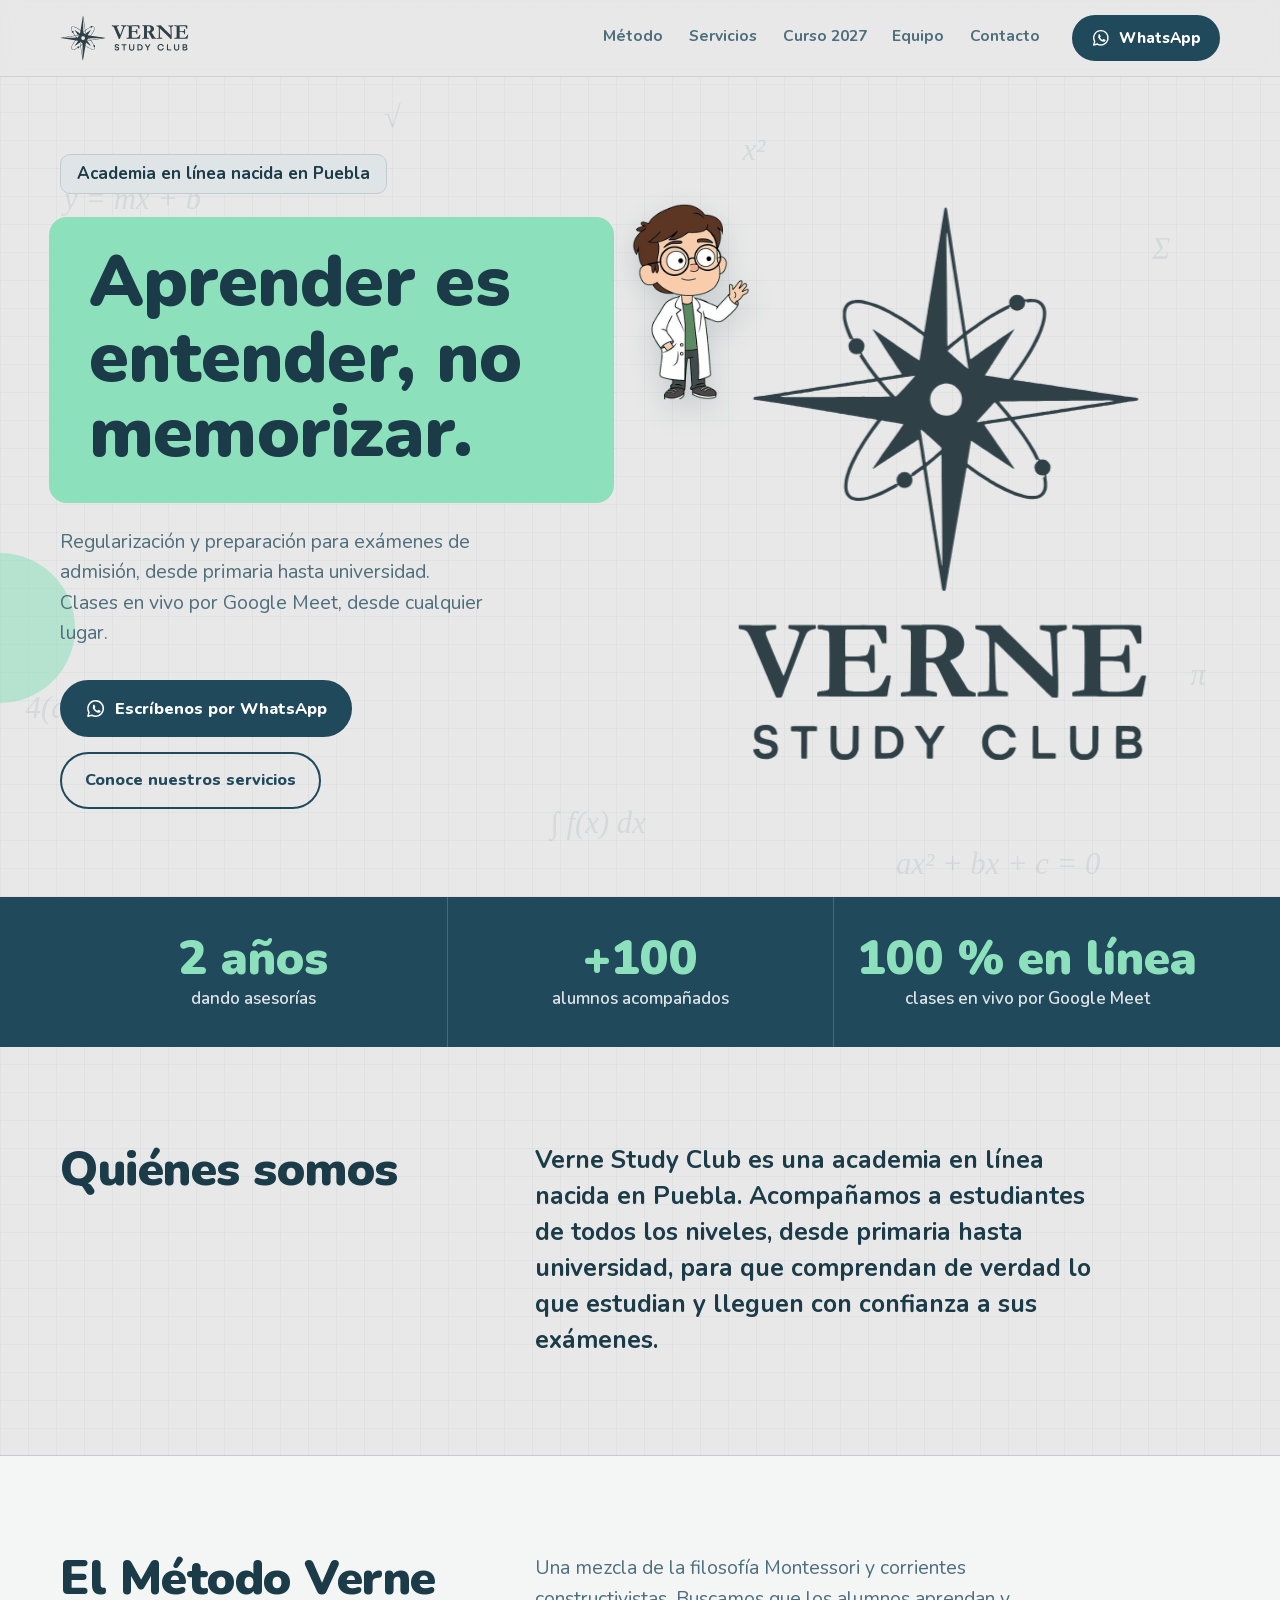
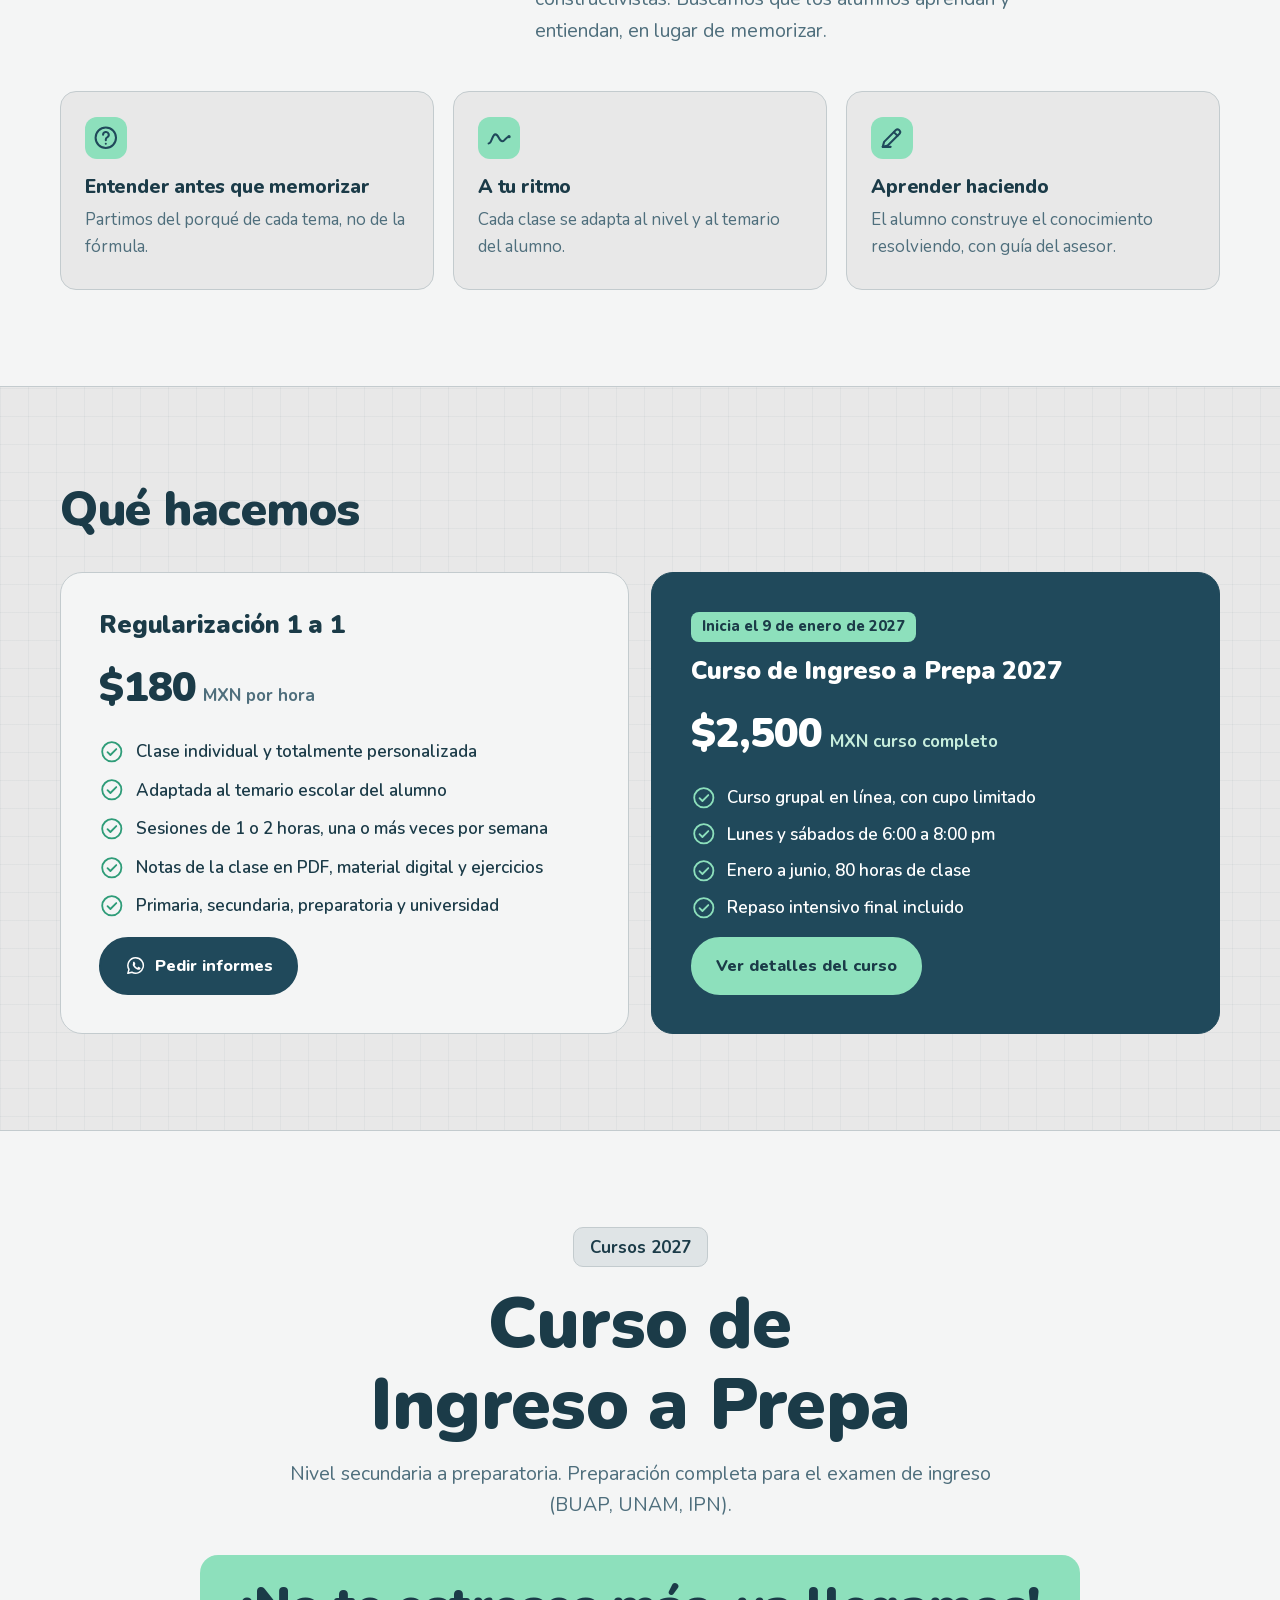
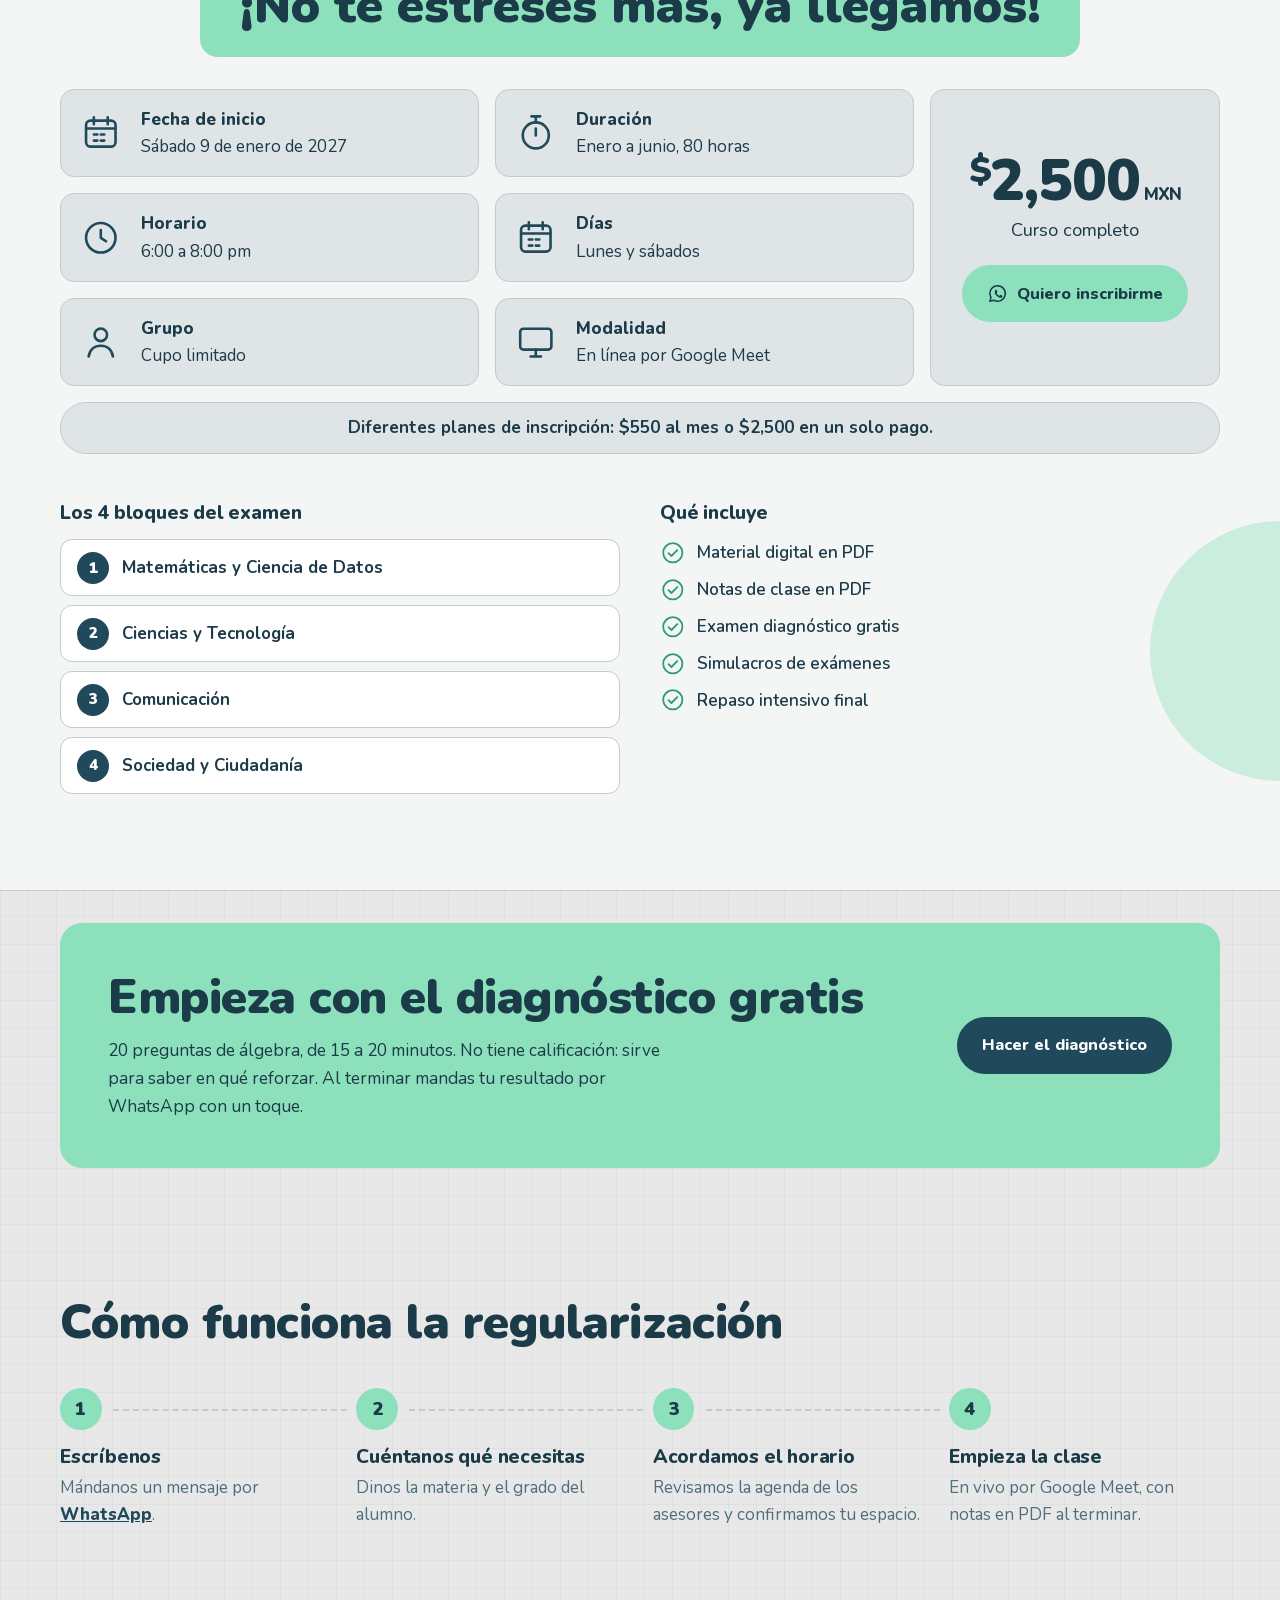
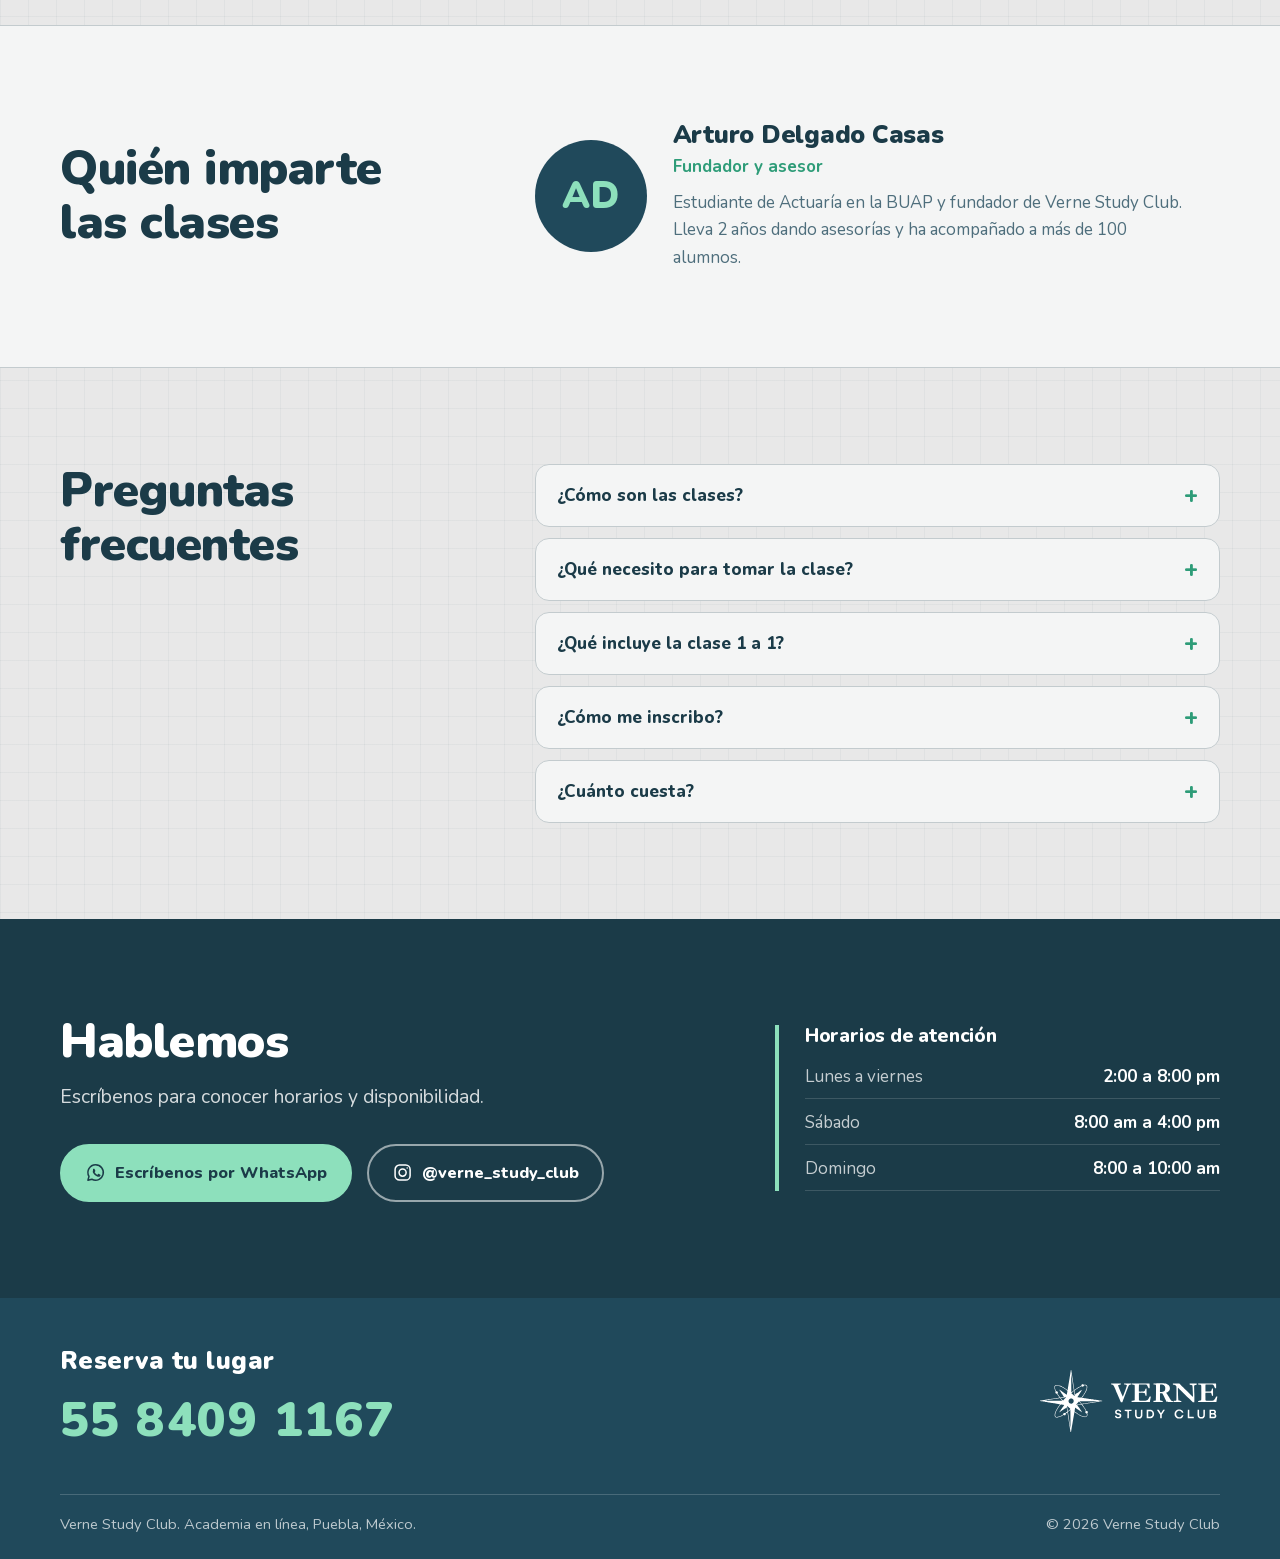
==== commit d4efa078: "Rediseño completo: método, servicios (regularización 1 a 1 y curso 2027), equipo, preguntas y contac" ====
--- a/index.html
+++ b/index.html
@@ -3,28 +3,44 @@
 <head>
 <meta charset="utf-8">
 <meta name="viewport" content="width=device-width, initial-scale=1">
-<title>Verne Study Club · Curso de Ingreso a Prepa 2027</title>
-<meta name="description" content="Clases de matemáticas en vivo y en línea para entrar a la prepa. Curso de Ingreso a Prepa 2027: inicia el 9 de enero, lunes y sábados de 6:00 a 8:00 pm por Google Meet. $2,500 MXN o $550 al mes.">
+<title>Verne Study Club | Regularización y curso de ingreso a prepa en línea</title>
+<meta name="description" content="Academia en línea nacida en Puebla. Regularización 1 a 1 desde primaria hasta universidad ($180 MXN por hora) y Curso de Ingreso a Prepa 2027, desde el 9 de enero. Clases en vivo por Google Meet.">
 <meta name="theme-color" content="#20495B">
 <link rel="icon" href="assets/favicon.svg" type="image/svg+xml">
+<link rel="canonical" href="https://tomyblazebb8r2d2-jpg.github.io/verne/">
 <link rel="preload" href="fonts/nunito-latin.woff2" as="font" type="font/woff2" crossorigin>
 <meta property="og:type" content="website">
 <meta property="og:locale" content="es_MX">
-<meta property="og:title" content="Verne Study Club · Curso de Ingreso a Prepa 2027">
-<meta property="og:description" content="¡No te estreses más, ya llegamos! Clases de matemáticas en línea para entrar a la prepa. Inicia el 9 de enero de 2027.">
-<meta property="og:image" content="assets/og.png">
+<meta property="og:url" content="https://tomyblazebb8r2d2-jpg.github.io/verne/">
+<meta property="og:title" content="Verne Study Club | Aprender es entender, no memorizar">
+<meta property="og:description" content="Regularización 1 a 1 y Curso de Ingreso a Prepa 2027. Clases en vivo por Google Meet, desde cualquier lugar.">
+<meta property="og:image" content="https://tomyblazebb8r2d2-jpg.github.io/verne/assets/og.png">
 <meta name="twitter:card" content="summary_large_image">
 <link rel="stylesheet" href="estilos.css">
 <script type="application/ld+json">
 {
   "@context": "https://schema.org",
-  "@type": "Course",
-  "name": "Curso de Ingreso a Prepa 2027",
-  "description": "Preparación en matemáticas para el examen de ingreso a la preparatoria, de secundaria a preparatoria.",
-  "inLanguage": "es-MX",
-  "provider": { "@type": "EducationalOrganization", "name": "Verne Study Club", "telephone": "+52 55 8409 1167" },
-  "offers": { "@type": "Offer", "price": "2500", "priceCurrency": "MXN", "category": "Curso completo" },
-  "hasCourseInstance": { "@type": "CourseInstance", "courseMode": "online", "startDate": "2027-01-09", "location": { "@type": "VirtualLocation", "name": "Google Meet" } }
+  "@graph": [
+    {
+      "@type": "EducationalOrganization",
+      "@id": "https://tomyblazebb8r2d2-jpg.github.io/verne/#verne",
+      "name": "Verne Study Club",
+      "url": "https://tomyblazebb8r2d2-jpg.github.io/verne/",
+      "logo": "https://tomyblazebb8r2d2-jpg.github.io/verne/assets/favicon.svg",
+      "telephone": "+52 55 8409 1167",
+      "address": { "@type": "PostalAddress", "addressLocality": "Puebla", "addressCountry": "MX" },
+      "sameAs": ["https://www.instagram.com/verne_study_club/"]
+    },
+    {
+      "@type": "Course",
+      "name": "Curso de Ingreso a Prepa 2027",
+      "description": "Preparación para el examen de ingreso a la preparatoria (BUAP, UNAM, IPN), en línea por Google Meet.",
+      "inLanguage": "es-MX",
+      "provider": { "@id": "https://tomyblazebb8r2d2-jpg.github.io/verne/#verne" },
+      "offers": { "@type": "Offer", "price": "2500", "priceCurrency": "MXN", "category": "Curso completo" },
+      "hasCourseInstance": { "@type": "CourseInstance", "courseMode": "online", "startDate": "2027-01-09", "location": { "@type": "VirtualLocation", "name": "Google Meet" } }
+    }
+  ]
 }
 </script>
 </head>
@@ -33,37 +49,41 @@
 
 <header class="cabecera">
   <div class="envoltura cabecera__fila">
-    <a class="cabecera__logo" href="#inicio"><svg class="logo-h" aria-hidden="true" focusable="false" viewBox="275.0 156.5 843.77 299.09" fill="#2F4047"><g transform="translate(279.0 160.5) scale(0.62) translate(-279.0 -160.5)"><path class=""  transform="scale(0.25) translate(0 4096) scale(0.1 -0.1)" d="M20527 34478 c-17 -27 -37 -128 -67 -328 -12 -80 -28 -176 -35 -215 -8 -38 -19 -106 -25 -150 -6 -44 -15 -95 -20 -115 -5 -19 -11 -62 -15 -95 -3 -33 -12 -91 -20 -130 -8 -38 -19 -108 -25 -155 -5 -47 -17 -116 -25 -155 -8 -38 -15 -83 -15 -99 0 -17 -9 -80 -20 -140 -39 -209 -51 -281 -61 -365 -5 -47 -12 -88 -15 -92 -3 -5 -14 -66 -24 -136 -11 -70 -25 -155 -30 -188 -6 -33 -20 -114 -30 -180 -20 -117 -46 -274 -75 -445 -8 -47 -17 -105 -20 -130 -3 -25 -15 -94 -25 -155 -20 -110 -49 -287 -91 -555 -17 -111 -50 -300 -70 -409 -10 -56 -19 -115 -19 -130 0 -14 -7 -57 -15 -96 -9 -38 -22 -113 -30 -165 -37 -242 -46 -297 -56 -325 -5 -16 -12 -64 -15 -105 -4 -41 -12 -100 -19 -130 -8 -30 -18 -97 -24 -147 -6 -51 -15 -103 -20 -116 -5 -13 -12 -54 -16 -92 -4 -39 -13 -97 -20 -130 -7 -33 -18 -104 -24 -157 -6 -53 -15 -108 -21 -123 -5 -14 -10 -39 -10 -54 0 -43 -24 -58 -56 -35 -15 11 -36 26 -48 34 -13 8 -51 38 -87 65 -87 68 -111 85 -204 150 -44 30 -116 80 -160 110 -166 115 -424 284 -520 341 -55 32 -109 64 -120 71 -11 7 -33 20 -50 28 -16 9 -46 26 -67 38 -20 12 -62 37 -95 55 -32 18 -65 37 -73 43 -8 5 -28 16 -45 25 -16 8 -66 35 -110 59 -158 87 -525 265 -546 265 -6 0 -23 7 -37 15 -29 16 -38 19 -257 94 -240 82 -345 110 -550 147 -149 27 -374 25 -479 -4 -232 -65 -363 -184 -444 -407 -25 -67 -26 -79 -26 -285 0 -173 3 -230 18 -290 10 -41 22 -97 27 -124 4 -28 15 -70 23 -95 36 -110 48 -148 56 -180 5 -19 15 -48 23 -65 8 -17 25 -58 37 -91 33 -91 66 -167 136 -312 35 -73 64 -138 64 -144 0 -6 -13 -28 -28 -48 -51 -66 -72 -131 -72 -225 0 -70 5 -98 27 -152 57 -139 189 -225 353 -230 47 -2 88 -3 91 -4 7 0 89 -117 89 -126 0 -3 8 -17 19 -32 10 -15 66 -99 125 -187 59 -88 134 -198 167 -245 33 -47 68 -96 77 -110 9 -13 45 -63 79 -110 34 -47 88 -121 120 -165 32 -44 75 -99 96 -122 21 -23 36 -47 33 -52 -4 -5 -28 -13 -54 -16 -26 -3 -78 -12 -117 -20 -38 -7 -101 -17 -138 -20 -37 -4 -82 -11 -100 -16 -18 -5 -75 -14 -127 -19 -52 -5 -115 -14 -140 -20 -25 -6 -92 -17 -150 -25 -115 -16 -188 -27 -355 -55 -60 -10 -137 -21 -170 -25 -33 -3 -76 -11 -97 -16 -20 -5 -71 -14 -115 -19 -43 -5 -116 -16 -163 -24 -185 -31 -345 -55 -629 -95 -85 -12 -157 -24 -161 -26 -4 -3 -50 -9 -101 -15 -52 -6 -130 -17 -174 -25 -102 -18 -262 -42 -393 -60 -56 -8 -106 -16 -110 -19 -4 -2 -52 -9 -107 -16 -55 -6 -118 -16 -140 -21 -22 -5 -87 -16 -145 -24 -102 -14 -284 -42 -405 -64 -33 -5 -121 -19 -195 -31 -74 -11 -184 -29 -245 -40 -60 -10 -135 -22 -165 -25 -30 -3 -91 -12 -135 -20 -44 -8 -114 -19 -155 -24 -88 -12 -174 -25 -325 -51 -60 -11 -130 -21 -155 -25 -25 -3 -83 -12 -130 -19 -47 -8 -119 -20 -160 -26 -116 -18 -134 -22 -147 -32 -16 -13 -17 -94 -1 -104 13 -8 141 -27 298 -44 52 -6 125 -15 163 -20 37 -6 100 -15 140 -20 83 -12 153 -23 322 -50 66 -11 149 -24 185 -30 130 -21 307 -52 380 -65 41 -8 100 -17 130 -20 30 -4 100 -15 155 -25 55 -10 154 -27 220 -39 66 -11 161 -27 210 -36 50 -8 124 -20 165 -25 41 -6 109 -17 150 -25 90 -17 173 -30 300 -49 52 -8 131 -21 175 -29 44 -9 112 -21 150 -26 39 -6 97 -15 130 -21 33 -5 114 -19 180 -30 66 -11 145 -25 175 -31 30 -6 87 -14 125 -20 61 -8 154 -24 355 -60 30 -6 109 -19 175 -29 66 -11 174 -29 240 -40 66 -12 161 -27 210 -35 50 -7 126 -20 170 -28 44 -9 136 -25 205 -37 69 -11 159 -27 200 -35 41 -8 114 -19 163 -25 48 -6 98 -15 110 -19 13 -5 54 -12 92 -16 39 -3 93 -13 121 -20 27 -8 87 -19 133 -24 45 -5 85 -12 88 -15 11 -10 -12 -48 -79 -131 -83 -103 -233 -309 -331 -455 -42 -63 -99 -146 -125 -185 -123 -178 -163 -237 -177 -263 -9 -15 -23 -39 -33 -54 -9 -14 -34 -55 -55 -90 -20 -34 -48 -81 -62 -103 -13 -22 -40 -67 -60 -100 -19 -33 -46 -78 -60 -100 -33 -53 -46 -77 -160 -300 -139 -269 -162 -316 -225 -465 -17 -41 -38 -89 -46 -107 -8 -17 -14 -37 -14 -45 -1 -7 -9 -31 -20 -53 -11 -22 -19 -48 -20 -57 0 -10 -6 -32 -14 -50 -14 -32 -48 -149 -80 -276 -20 -78 -46 -318 -46 -421 1 -145 34 -290 91 -401 30 -57 151 -179 209 -211 141 -77 344 -105 584 -79 222 23 637 146 891 265 103 48 417 204 506 253 129 69 256 142 330 189 45 30 70 29 99 -2 13 -14 28 -25 33 -25 6 0 18 -7 26 -15 9 -8 56 -24 104 -36 87 -22 89 -22 165 -5 134 31 215 93 272 205 30 60 41 158 29 249 -6 40 -7 80 -4 90 3 9 45 43 93 74 156 101 279 190 371 268 32 27 59 26 65 -2 6 -26 30 -186 46 -293 20 -147 32 -224 50 -330 10 -60 21 -137 25 -170 3 -33 10 -76 15 -95 5 -19 14 -78 20 -130 6 -52 17 -129 25 -170 8 -41 18 -106 24 -145 12 -83 25 -169 51 -325 10 -63 23 -149 29 -190 12 -91 26 -180 51 -325 10 -60 21 -137 25 -170 3 -33 10 -76 15 -95 6 -20 17 -85 26 -145 46 -322 70 -475 89 -575 8 -41 19 -115 25 -165 6 -49 17 -126 25 -170 8 -44 19 -116 24 -160 12 -89 24 -165 51 -335 28 -166 50 -311 66 -420 7 -52 22 -149 33 -215 11 -66 25 -151 31 -190 6 -38 18 -108 26 -155 9 -47 22 -128 30 -180 7 -52 18 -122 24 -155 5 -33 19 -118 31 -190 57 -364 60 -374 96 -396 37 -23 81 -19 107 9 18 21 42 120 51 212 4 36 13 92 20 125 8 33 19 102 25 154 6 51 14 101 19 110 5 9 11 43 15 76 4 33 13 92 22 130 8 39 19 102 23 140 4 39 16 111 25 160 9 50 26 144 37 210 11 66 27 156 35 200 8 44 21 124 29 177 9 54 18 103 20 110 3 7 11 58 19 113 8 55 19 125 25 155 6 30 19 107 30 170 11 63 29 167 40 230 21 115 30 171 51 310 6 41 18 104 25 140 8 36 19 100 24 142 6 42 16 98 22 125 6 26 17 86 24 133 7 47 18 110 23 140 6 30 21 111 32 180 12 69 30 175 40 235 25 140 58 341 64 380 2 17 11 68 20 115 9 47 25 139 36 205 12 66 30 172 41 235 11 63 29 167 40 230 11 63 24 138 29 165 6 28 15 82 21 120 6 39 19 109 30 157 10 48 19 101 19 118 0 18 6 58 14 89 8 31 19 90 25 132 19 142 46 184 88 141 10 -10 43 -35 73 -55 30 -20 80 -55 110 -77 30 -22 80 -56 110 -77 30 -21 57 -40 60 -43 7 -8 177 -123 200 -136 11 -6 28 -18 38 -27 10 -10 21 -17 25 -17 3 0 45 -26 94 -58 176 -117 223 -147 274 -176 19 -10 57 -33 84 -51 28 -18 73 -46 101 -62 29 -15 78 -43 110 -62 111 -65 476 -251 615 -314 86 -39 102 -47 199 -90 30 -13 87 -37 125 -51 39 -15 84 -34 102 -42 17 -8 36 -14 43 -14 7 0 26 -6 43 -14 31 -13 137 -46 262 -80 56 -15 135 -31 294 -57 105 -18 361 -6 456 20 235 66 364 198 426 436 26 102 29 316 6 455 -9 52 -21 132 -27 178 l-11 83 44 39 c29 26 58 67 83 117 33 66 39 90 42 155 8 164 -71 294 -223 368 -42 20 -66 24 -144 25 l-94 0 -43 85 c-23 47 -72 146 -109 220 -61 125 -89 178 -136 255 -10 17 -28 46 -39 65 -11 19 -29 49 -40 65 -11 17 -30 47 -42 69 -30 50 -34 57 -92 146 -91 140 -215 325 -251 375 -19 28 -55 79 -80 115 -99 146 -230 324 -337 461 -43 54 -78 106 -78 114 0 17 18 22 117 30 40 3 87 10 105 16 18 5 67 14 108 19 41 5 113 16 160 25 83 14 211 34 395 61 162 23 239 36 344 55 56 10 114 19 127 19 14 0 57 7 97 15 40 8 119 21 177 29 192 28 314 46 393 61 42 8 91 15 108 15 16 0 62 7 102 15 40 8 113 19 162 24 50 6 128 17 175 25 221 40 320 56 344 56 15 0 59 7 99 15 40 8 119 21 177 29 113 16 182 27 355 56 61 10 135 22 165 25 30 3 87 12 125 20 39 8 97 17 130 20 33 4 76 10 95 15 19 5 78 14 130 20 52 6 111 16 132 21 20 5 71 14 115 19 95 12 358 54 588 96 50 9 131 22 180 30 50 7 119 18 155 24 145 23 270 42 365 56 255 36 278 41 297 64 23 29 23 55 -1 79 -26 26 -73 37 -206 50 -60 6 -153 17 -205 26 -52 8 -115 15 -140 15 -25 0 -72 7 -105 14 -33 8 -107 20 -165 26 -58 6 -112 13 -121 16 -9 2 -79 13 -155 24 -236 32 -286 40 -379 56 -49 8 -124 19 -165 24 -91 10 -255 35 -370 56 -47 8 -125 19 -175 25 -49 5 -106 14 -125 19 -19 5 -64 12 -100 15 -36 4 -99 13 -140 21 -41 7 -124 21 -185 29 -60 9 -166 24 -235 35 -69 10 -161 23 -205 30 -44 6 -118 18 -165 26 -47 8 -121 19 -165 24 -44 5 -118 16 -165 24 -88 15 -258 40 -510 76 -80 12 -174 26 -210 31 -36 6 -99 15 -140 20 -41 5 -113 16 -160 24 -47 8 -105 17 -130 20 -66 8 -302 44 -400 60 -47 8 -128 19 -180 25 -52 6 -111 15 -130 20 -19 4 -64 11 -100 15 -36 3 -114 15 -175 25 -60 10 -138 21 -173 25 -35 3 -70 9 -78 12 -23 9 -16 46 14 75 22 20 309 407 382 514 121 178 320 482 320 489 0 3 15 27 33 53 18 26 49 73 68 105 19 32 43 73 54 92 11 18 44 75 73 127 29 51 57 100 62 108 15 23 39 70 134 255 78 150 128 260 198 430 11 28 26 64 34 80 20 45 85 237 119 350 200 681 80 1095 -358 1237 -65 21 -90 23 -267 23 -165 0 -202 -3 -242 -18 -59 -23 -83 -16 -108 33 -29 57 -122 134 -193 161 -90 34 -220 32 -297 -3 -136 -63 -220 -199 -220 -355 0 -37 -4 -72 -8 -78 -4 -5 -27 -19 -52 -31 -102 -47 -310 -151 -385 -193 -44 -24 -100 -55 -125 -68 -72 -38 -163 -89 -216 -122 -27 -17 -76 -46 -109 -66 -33 -20 -87 -54 -120 -75 -33 -22 -76 -49 -95 -60 -19 -11 -48 -29 -65 -40 -16 -11 -42 -26 -56 -34 -75 -43 -385 -256 -567 -391 -70 -52 -142 -105 -160 -117 -19 -13 -58 -42 -88 -65 -55 -44 -88 -54 -97 -29 -3 8 -11 52 -17 98 -6 45 -20 139 -30 208 -11 69 -22 150 -25 180 -4 30 -11 72 -16 92 -5 20 -14 74 -20 120 -5 46 -16 117 -24 158 -8 41 -19 109 -24 150 -15 112 -39 265 -55 355 -8 44 -25 145 -36 225 -12 80 -30 197 -40 260 -10 63 -21 142 -25 175 -3 33 -10 74 -15 90 -5 17 -14 68 -19 115 -6 47 -17 123 -25 170 -8 47 -24 150 -36 230 -12 80 -28 183 -37 230 -8 47 -21 128 -28 180 -31 230 -55 392 -59 399 -3 4 -12 63 -21 131 -9 68 -18 127 -20 131 -3 3 -9 49 -15 100 -6 52 -17 128 -25 169 -7 41 -24 143 -36 225 -12 83 -28 191 -36 240 -8 50 -19 122 -23 160 -5 39 -16 108 -24 155 -13 77 -40 249 -66 420 -34 231 -51 333 -54 339 -2 3 -9 51 -15 106 -7 55 -18 134 -26 175 -8 41 -17 99 -21 129 -10 86 -74 132 -107 79z m129 -1314 c12 -54 26 -144 32 -199 12 -102 22 -175 48 -325 8 -47 21 -130 28 -185 14 -100 22 -153 56 -365 42 -261 62 -387 66 -420 4 -35 16 -104 54 -320 11 -63 20 -126 20 -140 0 -14 9 -74 19 -135 23 -129 57 -349 66 -420 3 -27 12 -84 20 -125 12 -66 23 -134 64 -400 6 -36 20 -125 31 -199 11 -73 22 -137 25 -141 2 -4 9 -47 14 -96 6 -49 17 -127 25 -174 40 -223 56 -320 56 -346 0 -16 7 -60 15 -99 8 -38 20 -110 26 -160 6 -49 17 -117 25 -150 7 -33 14 -76 14 -96 0 -21 9 -84 19 -140 36 -193 38 -176 -22 -234 -29 -28 -95 -83 -147 -122 -52 -39 -144 -113 -205 -163 -255 -211 -346 -282 -352 -276 -4 3 -8 437 -10 964 -2 526 -8 1364 -14 1862 -14 1143 -25 2646 -20 2683 7 52 26 21 47 -79z m4332 -3308 c91 -31 140 -64 196 -128 135 -157 161 -376 85 -718 -6 -25 -16 -72 -23 -105 -14 -64 -38 -141 -68 -217 -10 -26 -18 -53 -18 -60 -1 -7 -9 -31 -20 -53 -11 -22 -19 -46 -20 -53 0 -6 -9 -29 -20 -49 -11 -21 -20 -44 -20 -51 0 -7 -8 -30 -19 -50 -10 -20 -25 -53 -34 -72 -17 -40 -186 -379 -226 -455 -15 -27 -43 -79 -63 -115 -33 -61 -47 -85 -98 -175 -11 -19 -28 -50 -38 -67 -63 -110 -100 -169 -238 -376 -60 -90 -125 -188 -144 -218 -72 -110 -140 -206 -338 -474 -239 -323 -212 -292 -257 -287 -122 15 -271 38 -303 46 -20 6 -77 14 -127 20 -49 6 -162 21 -250 35 -88 14 -191 30 -230 36 -231 34 -244 39 -208 88 44 60 93 132 93 137 0 2 17 30 39 62 62 93 121 184 121 188 0 2 19 33 43 68 23 36 58 91 77 123 19 31 54 85 76 120 23 34 43 66 45 71 2 4 40 62 83 128 134 203 151 229 156 240 3 6 32 51 64 100 32 50 69 106 81 125 13 19 44 69 70 110 27 41 63 98 80 125 18 28 54 84 80 125 26 41 61 94 76 118 16 24 29 45 29 47 0 4 51 83 102 157 10 15 18 30 18 33 0 3 16 28 35 55 64 91 42 93 -77 8 -48 -35 -120 -84 -160 -110 -40 -26 -112 -74 -160 -108 -190 -130 -268 -184 -388 -265 -69 -46 -152 -103 -185 -126 -33 -23 -89 -62 -125 -87 -36 -25 -83 -58 -105 -74 -22 -16 -65 -45 -95 -66 -59 -39 -60 -40 -105 -75 -16 -13 -55 -40 -85 -60 -30 -20 -77 -52 -105 -72 -27 -19 -72 -51 -100 -71 -27 -19 -77 -55 -110 -80 -33 -24 -76 -55 -95 -68 -19 -14 -60 -43 -90 -65 -72 -53 -108 -73 -120 -66 -5 3 -12 22 -15 43 -3 20 -12 75 -20 122 -13 80 -32 202 -70 450 -9 58 -21 139 -26 180 -5 41 -16 107 -24 145 -7 39 -17 104 -20 146 l-7 75 35 30 c19 16 58 45 86 64 28 19 100 72 161 117 61 45 141 102 178 128 37 25 87 61 112 79 117 85 443 306 470 319 8 4 34 20 57 35 134 86 321 197 458 272 57 31 94 51 225 123 118 64 366 187 378 187 8 0 39 -22 70 -48 88 -75 144 -95 261 -90 110 4 177 30 255 99 45 40 106 147 106 186 0 35 17 71 40 83 39 21 104 28 273 29 152 1 174 -1 235 -23z m-8502 -36 c60 -11 129 -25 154 -31 25 -6 70 -16 100 -23 52 -13 82 -22 225 -69 74 -24 179 -64 222 -83 17 -8 36 -14 43 -14 7 0 24 -6 38 -14 15 -8 47 -23 72 -34 131 -57 262 -122 425 -208 44 -23 109 -57 145 -75 36 -18 71 -38 79 -43 7 -6 42 -27 76 -46 70 -39 169 -97 230 -135 22 -13 57 -35 79 -47 50 -30 60 -36 131 -82 135 -88 389 -260 490 -331 28 -20 79 -56 115 -81 36 -25 92 -65 125 -89 33 -25 67 -48 75 -52 17 -7 138 -103 163 -128 18 -18 16 -63 -9 -170 -16 -72 -40 -211 -60 -355 -8 -58 -18 -118 -24 -135 -5 -16 -14 -72 -20 -122 -6 -51 -14 -103 -19 -115 -5 -13 -12 -52 -16 -88 -11 -103 -32 -192 -46 -201 -8 -5 -21 -3 -31 4 -9 7 -94 65 -190 129 -95 65 -206 140 -245 168 -40 27 -106 73 -145 100 -40 28 -170 115 -288 195 -118 79 -267 180 -330 224 -195 136 -465 320 -850 579 -69 46 -132 90 -141 98 -18 16 -49 19 -49 4 0 -5 25 -46 55 -90 30 -44 55 -83 55 -86 0 -3 8 -17 19 -32 68 -99 297 -449 303 -463 4 -10 23 -40 42 -68 20 -28 36 -53 36 -56 0 -3 8 -18 18 -33 51 -74 102 -153 102 -157 0 -2 15 -25 33 -51 17 -25 39 -56 47 -69 8 -12 73 -110 144 -216 71 -107 152 -230 181 -274 47 -73 176 -268 327 -494 32 -47 54 -88 50 -92 -9 -9 -185 -39 -297 -50 -49 -6 -106 -14 -125 -19 -19 -5 -73 -14 -120 -19 -47 -6 -123 -17 -170 -25 -47 -9 -146 -25 -220 -37 -74 -12 -141 -24 -148 -27 -7 -2 -27 11 -45 30 -73 78 -459 597 -532 717 -5 9 -28 43 -49 76 -43 66 -64 100 -121 190 -21 33 -45 71 -55 85 -9 14 -20 35 -24 47 -4 12 -13 27 -21 33 -24 20 -17 48 23 98 61 76 75 115 80 228 4 94 2 106 -23 161 -28 64 -109 151 -180 194 -36 22 -52 24 -170 26 -71 1 -136 2 -143 2 -7 1 -22 22 -34 49 -28 65 -50 114 -92 205 -20 43 -36 80 -36 83 0 3 -6 20 -14 37 -33 72 -91 236 -125 352 -119 408 -99 723 58 882 46 47 138 102 211 127 100 33 277 35 436 6z m4959 -1737 c4 -27 12 -82 20 -123 7 -41 16 -104 20 -140 3 -36 10 -81 15 -100 5 -19 14 -73 19 -120 6 -47 18 -128 26 -180 9 -52 25 -144 35 -205 10 -60 21 -139 25 -175 3 -36 10 -79 16 -96 5 -17 16 -77 24 -135 8 -57 17 -119 21 -136 13 -65 -28 -39 -242 150 -673 594 -754 667 -754 681 0 13 131 128 319 279 75 61 138 113 141 117 3 3 15 13 27 21 24 17 110 89 190 162 29 26 62 47 72 47 16 0 21 -9 26 -47z m-2375 -1798 c0 -15 -25 -44 -279 -330 -121 -136 -313 -341 -535 -572 -60 -62 -117 -113 -126 -113 -19 0 -106 87 -250 250 -125 142 -132 149 -238 275 -52 61 -119 138 -149 173 -30 34 -53 69 -50 76 6 14 40 21 172 36 44 5 118 16 165 24 113 20 339 53 420 61 36 4 92 13 125 20 33 7 91 16 128 20 37 4 82 11 100 16 18 5 73 14 122 19 50 6 126 17 170 25 216 38 225 39 225 20z m-1819 -278 c9 -7 84 -97 168 -202 84 -104 166 -204 182 -222 15 -17 70 -78 120 -135 51 -57 103 -113 117 -126 57 -54 193 -50 -2423 -63 -2453 -11 -2916 -9 -2894 17 17 20 64 33 184 48 212 28 281 38 390 56 61 10 139 22 174 26 35 3 78 10 95 15 17 5 72 14 121 19 50 6 124 17 165 25 41 8 109 19 150 24 93 12 183 26 325 51 61 10 175 28 255 40 80 11 197 29 260 40 63 10 178 28 255 40 77 12 192 30 255 40 63 11 140 22 170 25 30 4 71 11 90 15 19 5 78 14 130 20 52 6 111 15 130 20 19 5 76 14 125 20 50 6 124 17 165 25 41 8 109 19 150 24 83 11 161 23 325 51 61 10 143 22 184 26 41 3 88 10 105 15 17 5 72 14 121 19 50 6 124 17 165 25 196 38 218 40 241 22z m3529 -116 c41 -10 89 -26 105 -35 17 -9 34 -16 38 -16 4 0 20 -8 35 -18 15 -11 47 -32 71 -48 61 -40 151 -131 197 -201 45 -67 94 -160 94 -178 0 -7 9 -41 20 -75 30 -93 28 -263 -4 -390 -79 -311 -338 -542 -653 -579 -363 -44 -699 164 -822 509 -31 88 -51 199 -51 282 0 71 32 240 49 263 5 6 13 24 19 42 6 17 31 63 56 102 118 181 271 293 466 341 135 34 252 35 380 1z m7950 -811 c29 -18 -6 -30 -135 -45 -164 -19 -381 -52 -393 -59 -5 -3 -49 -10 -98 -16 -49 -6 -120 -17 -159 -25 -38 -8 -97 -17 -130 -20 -33 -4 -76 -10 -95 -15 -20 -5 -71 -14 -115 -20 -90 -12 -225 -32 -395 -60 -63 -10 -178 -28 -255 -40 -77 -12 -192 -30 -255 -40 -190 -31 -431 -69 -585 -91 -38 -6 -119 -19 -180 -29 -60 -10 -139 -22 -174 -26 -35 -3 -78 -10 -95 -15 -17 -5 -74 -14 -126 -20 -52 -6 -122 -17 -155 -24 -33 -7 -91 -16 -128 -20 -37 -4 -82 -11 -99 -16 -18 -5 -79 -14 -137 -19 -58 -6 -124 -15 -146 -21 -22 -5 -87 -16 -145 -24 -58 -8 -130 -19 -160 -24 -30 -5 -89 -15 -130 -21 -264 -42 -338 -53 -450 -72 -209 -34 -204 -34 -225 -1 -16 25 -115 147 -215 267 -19 23 -113 131 -208 239 -96 109 -171 204 -169 211 4 10 206 14 989 19 2434 17 3865 28 3893 31 78 8 662 5 675 -4z m-5712 -132 c27 -29 63 -69 78 -88 16 -19 62 -73 104 -120 63 -70 329 -388 379 -453 9 -11 11 -21 5 -27 -5 -5 -58 -16 -117 -25 -60 -8 -112 -17 -116 -19 -4 -3 -45 -10 -92 -15 -46 -6 -122 -17 -169 -25 -151 -27 -333 -55 -395 -61 -33 -4 -76 -10 -95 -15 -19 -5 -80 -14 -135 -20 -55 -6 -136 -17 -180 -25 -70 -12 -143 -19 -182 -16 -24 2 -13 26 35 76 26 28 88 96 137 151 93 104 292 320 400 434 33 36 90 97 125 135 123 135 151 165 160 165 5 0 31 -24 58 -52z m-5507 -842 c19 -8 61 -17 94 -21 33 -3 105 -15 160 -25 55 -10 132 -23 170 -29 132 -19 210 -33 275 -47 36 -8 105 -19 155 -25 141 -17 158 -30 112 -86 -13 -15 -40 -53 -60 -83 -20 -30 -51 -75 -68 -100 -18 -25 -54 -76 -81 -115 -26 -38 -66 -95 -88 -125 -64 -88 -101 -141 -146 -208 -23 -34 -64 -90 -91 -125 -26 -34 -74 -100 -106 -147 -32 -47 -76 -110 -98 -140 -21 -30 -61 -86 -88 -125 -26 -38 -62 -90 -80 -115 -42 -60 -159 -232 -243 -355 -37 -55 -90 -131 -116 -170 -27 -38 -75 -108 -107 -155 -32 -47 -66 -96 -76 -109 -21 -27 -25 -51 -8 -51 12 0 50 24 358 229 113 75 209 138 214 140 5 2 37 22 71 45 35 22 102 66 150 96 48 30 157 101 243 158 85 56 157 102 159 102 1 0 24 15 49 33 26 17 54 37 63 42 10 6 42 26 72 46 30 20 83 54 118 75 35 21 161 103 279 182 118 78 219 142 223 142 4 0 15 9 25 20 10 11 22 20 26 20 9 0 55 30 112 74 62 48 77 27 97 -129 5 -44 16 -118 25 -165 27 -151 54 -324 60 -380 3 -30 12 -93 20 -140 75 -433 71 -394 36 -426 -16 -14 -85 -66 -153 -114 -211 -152 -273 -197 -377 -275 -19 -14 -40 -25 -48 -25 -8 0 -42 15 -76 33 -60 31 -66 32 -182 32 -109 0 -124 -2 -165 -25 -147 -82 -209 -188 -211 -360 -1 -100 -8 -111 -107 -168 -35 -21 -80 -47 -100 -59 -21 -12 -48 -27 -62 -33 -36 -15 -40 -18 -90 -46 -155 -90 -429 -222 -600 -290 -47 -19 -94 -39 -105 -44 -27 -12 -137 -53 -210 -78 -500 -169 -871 -155 -1040 40 -61 71 -92 150 -109 280 -27 202 11 451 116 763 30 89 58 165 78 210 10 22 30 71 45 109 15 38 31 77 35 85 5 9 59 119 122 244 62 126 120 241 128 255 8 15 34 61 58 102 23 41 53 93 67 115 13 22 35 57 47 79 32 53 38 63 81 127 20 31 37 59 37 62 0 3 26 45 58 94 63 94 131 198 147 224 36 58 279 397 429 599 217 292 209 285 277 256z m6215 -14 c17 -15 62 -67 99 -117 154 -203 190 -250 196 -255 9 -7 261 -361 336 -470 43 -64 212 -325 251 -390 78 -130 199 -344 255 -450 35 -69 81 -154 102 -190 54 -95 55 -110 7 -167 -22 -26 -53 -73 -68 -103 -26 -50 -28 -64 -28 -165 -1 -101 1 -114 26 -162 64 -121 194 -212 316 -221 51 -4 66 -9 77 -26 26 -39 58 -251 59 -381 0 -187 -36 -308 -125 -408 -51 -58 -96 -88 -186 -124 -65 -25 -76 -26 -253 -26 -164 0 -199 3 -305 27 -65 15 -140 33 -165 41 -161 48 -226 69 -235 75 -5 4 -23 10 -40 14 -16 4 -48 16 -72 27 -23 10 -47 19 -53 19 -7 0 -24 6 -38 14 -30 16 -80 38 -192 86 -87 37 -451 218 -525 261 -27 16 -57 32 -65 36 -20 9 -286 163 -385 223 -44 27 -103 63 -131 79 -29 17 -57 38 -64 46 -7 8 -16 15 -21 15 -4 0 -29 15 -54 33 -26 17 -55 37 -65 42 -10 6 -26 17 -35 25 -9 8 -25 19 -35 25 -50 29 -339 229 -431 298 -35 27 -104 79 -154 116 l-90 68 2 74 c2 41 9 106 17 144 8 39 18 90 21 115 6 44 27 177 65 395 10 61 26 162 35 225 25 167 23 160 47 160 11 0 26 -6 32 -13 6 -8 213 -148 459 -313 247 -164 456 -304 465 -310 10 -6 49 -32 87 -58 39 -25 103 -68 143 -96 41 -27 75 -50 77 -50 2 0 38 -24 80 -52 42 -29 99 -67 126 -84 27 -17 57 -38 67 -47 10 -9 23 -17 29 -17 6 0 17 -7 24 -16 7 -9 22 -20 34 -25 11 -5 40 -25 65 -43 25 -19 48 -35 52 -35 6 -1 75 -45 160 -103 15 -10 30 -18 33 -18 3 0 34 -20 69 -45 36 -25 70 -45 75 -45 20 0 12 29 -20 72 -17 24 -94 140 -173 258 -78 118 -157 235 -174 260 -34 48 -59 83 -137 195 -27 39 -65 93 -84 120 -51 73 -123 177 -196 285 -35 52 -82 121 -105 154 -23 32 -71 102 -108 155 -68 99 -81 119 -182 261 -197 279 -262 380 -256 395 5 14 11 16 156 39 52 9 149 24 215 35 66 11 151 23 188 26 37 4 82 11 100 16 18 5 73 14 122 20 50 6 106 14 125 19 19 5 85 16 145 24 61 9 124 20 140 25 40 13 36 14 71 -17z m-4257 -499 c47 -43 109 -99 136 -124 28 -26 68 -62 90 -80 22 -19 99 -88 170 -154 72 -66 181 -165 244 -220 63 -55 145 -130 183 -166 64 -63 68 -69 68 -111 0 -41 -5 -49 -51 -94 -79 -76 -79 -76 -169 -149 -46 -39 -92 -77 -100 -85 -53 -49 -109 -96 -225 -188 -71 -56 -142 -114 -156 -127 -30 -29 -55 -32 -68 -7 -5 9 -14 56 -20 102 -23 175 -53 378 -71 475 -10 55 -21 127 -25 160 -4 33 -11 78 -16 100 -5 22 -16 87 -24 145 -38 278 -55 388 -64 417 -5 17 -12 66 -16 107 -7 68 -6 76 10 76 10 0 56 -35 104 -77z m902 -1763 c31 -3006 39 -4764 21 -4782 -6 -6 -14 -9 -17 -6 -3 2 -12 58 -20 124 -16 119 -19 141 -55 349 -47 271 -74 439 -106 660 -16 112 -30 199 -54 340 -10 61 -21 137 -25 170 -3 33 -11 76 -16 97 -5 20 -14 71 -19 115 -5 43 -16 116 -24 163 -8 47 -20 119 -25 160 -16 121 -31 218 -51 335 -10 61 -21 137 -25 170 -3 33 -10 76 -15 95 -5 19 -14 78 -20 130 -6 52 -15 111 -20 130 -5 19 -14 73 -19 120 -6 47 -17 123 -25 170 -34 191 -56 328 -61 380 -4 30 -11 71 -15 90 -5 19 -14 78 -20 130 -6 52 -15 111 -20 130 -5 19 -14 80 -20 135 -6 55 -15 116 -20 135 -5 19 -14 76 -20 125 -6 50 -17 122 -25 160 -18 90 -27 197 -17 211 4 6 100 86 215 177 202 161 250 201 406 339 42 37 83 66 91 65 13 -2 16 -82 21 -617z"/></g><g transform="translate(350.02 -446.70500000000004)"><path class=""  transform="scale(0.25) translate(0 4096) scale(0.1 -0.1)" d="M10487 14133 c-4 -3 -7 -46 -7 -95 0 -102 -2 -100 110 -113 112 -12 235 -61 306 -122 45 -39 127 -191 208 -383 15 -36 34 -78 41 -95 7 -16 25 -59 40 -95 15 -36 36 -85 47 -110 39 -89 47 -106 73 -170 15 -36 32 -78 40 -95 7 -16 22 -52 33 -80 35 -85 113 -268 134 -315 36 -80 46 -104 73 -170 29 -72 43 -103 74 -171 12 -25 21 -50 21 -54 0 -4 9 -26 19 -49 10 -23 38 -86 61 -141 23 -55 50 -118 60 -140 10 -22 39 -89 65 -150 26 -60 53 -123 60 -140 7 -16 25 -59 40 -95 15 -36 33 -78 40 -95 7 -16 25 -59 40 -95 14 -36 33 -77 41 -92 8 -14 14 -31 14 -38 0 -6 18 -49 40 -96 22 -47 40 -88 40 -91 0 -3 9 -24 19 -47 10 -23 31 -70 46 -106 15 -36 34 -71 43 -77 11 -9 53 -13 127 -13 104 0 113 2 133 23 13 13 27 37 32 53 5 16 21 61 35 99 15 39 35 95 44 125 23 71 78 214 102 266 10 23 19 45 19 49 0 4 7 21 15 38 8 18 21 50 29 72 7 22 24 65 36 95 12 30 28 73 36 95 7 22 25 72 40 110 14 39 32 88 40 110 8 22 21 54 29 72 8 17 15 36 15 42 0 6 9 30 20 53 10 24 31 75 45 113 14 39 30 79 35 90 5 11 16 38 24 60 8 22 24 65 36 95 12 30 30 78 40 105 10 28 27 73 38 100 11 28 26 66 33 85 38 106 62 168 75 197 8 17 14 34 14 38 0 4 7 21 15 38 8 18 21 50 29 72 13 38 31 83 78 200 11 28 26 68 34 90 8 22 19 49 24 60 5 11 16 38 24 60 39 110 48 132 60 160 8 17 26 60 40 98 15 37 43 95 63 130 77 134 130 166 396 243 81 24 86 30 80 111 -5 70 -22 99 -51 88 -21 -8 -939 -7 -1117 1 -122 6 -152 4 -162 -7 -9 -12 -18 -111 -14 -156 2 -22 39 -33 166 -48 69 -8 133 -18 143 -23 9 -5 35 -13 57 -17 52 -9 120 -49 147 -87 l21 -31 -18 -76 c-10 -42 -24 -88 -31 -102 -8 -15 -18 -44 -23 -65 -6 -22 -31 -97 -56 -169 -26 -71 -53 -150 -61 -175 -8 -25 -18 -54 -24 -65 -5 -11 -25 -65 -44 -120 -43 -126 -54 -159 -76 -215 -17 -43 -35 -91 -81 -217 -12 -32 -30 -77 -40 -101 -10 -23 -19 -48 -19 -55 -1 -6 -9 -30 -20 -52 -11 -22 -20 -47 -20 -55 0 -8 -9 -33 -20 -55 -11 -22 -19 -44 -20 -50 0 -9 -21 -67 -62 -170 -33 -81 -59 -147 -78 -195 -10 -25 -29 -71 -41 -102 -26 -65 -54 -78 -66 -30 -6 26 -22 66 -65 162 -11 25 -26 59 -33 75 -6 17 -21 50 -32 75 -11 25 -33 74 -48 110 -15 36 -35 83 -45 105 -80 181 -85 193 -115 265 -15 36 -32 79 -40 95 -7 17 -22 53 -33 80 -32 79 -115 272 -166 387 -9 20 -16 39 -16 43 0 4 -9 26 -19 49 -10 23 -38 86 -61 141 -23 55 -51 118 -61 141 -10 23 -19 45 -19 49 0 4 -6 21 -14 38 -73 160 -87 264 -43 305 13 12 27 22 33 22 5 0 38 8 74 19 86 26 199 49 284 60 51 6 71 12 79 27 15 26 17 160 3 180 -11 14 -54 15 -467 5 -319 -8 -569 -9 -844 -1 -468 12 -490 12 -498 3z"/><path class=""  transform="scale(0.25) translate(0 4096) scale(0.1 -0.1)" d="M14343 14129 c-8 -8 -13 -43 -13 -95 0 -80 1 -82 28 -92 15 -6 69 -16 119 -22 51 -6 103 -14 117 -19 13 -6 58 -14 99 -20 141 -20 177 -54 199 -192 18 -119 19 -2583 1 -2645 -19 -59 -50 -84 -121 -94 -34 -5 -66 -11 -71 -15 -6 -3 -61 -10 -123 -15 -62 -6 -133 -17 -158 -25 -25 -8 -57 -17 -72 -20 -16 -3 -30 -14 -34 -28 -10 -32 -13 -149 -3 -168 8 -15 157 -17 1694 -24 1894 -8 1718 -15 1729 68 20 156 41 276 85 492 11 50 29 144 41 210 12 66 27 144 33 174 15 74 2 83 -117 79 l-90 -3 -17 -35 c-161 -334 -192 -387 -288 -492 -131 -142 -270 -207 -495 -228 -55 -6 -138 -15 -185 -21 -47 -6 -207 -11 -356 -11 -237 1 -288 4 -421 26 -83 13 -165 31 -181 40 -62 32 -61 16 -65 744 -3 581 -1 664 12 672 19 12 672 11 855 -2 72 -5 143 -14 158 -20 87 -34 142 -154 183 -401 8 -48 21 -99 30 -113 15 -22 22 -24 100 -24 69 0 85 3 92 18 5 9 6 295 3 665 -7 754 7 680 -125 670 -44 -3 -86 -10 -92 -14 -6 -5 -14 -35 -16 -67 -5 -53 -24 -131 -50 -207 -5 -16 -15 -49 -21 -73 -26 -93 -119 -162 -219 -162 -30 0 -78 -7 -108 -16 -77 -22 -788 -34 -801 -13 -10 16 -12 820 -2 1092 6 183 7 189 29 204 21 13 110 15 684 15 653 0 661 -1 704 -22 25 -11 57 -38 73 -58 42 -55 73 -102 73 -110 0 -4 15 -30 33 -57 37 -57 101 -189 147 -305 12 -30 29 -71 38 -90 l17 -35 105 0 105 0 -2 388 c-2 359 -4 391 -22 432 -10 24 -27 48 -38 53 -31 17 -991 22 -2168 12 -313 -3 -689 -1 -835 3 -211 7 -268 6 -277 -4z"/><path class=""  transform="scale(0.25) translate(0 4096) scale(0.1 -0.1)" d="M19510 14149 c-124 -3 -419 -7 -657 -8 -498 -1 -453 10 -453 -109 0 -47 5 -73 14 -81 16 -13 136 -30 226 -31 39 -1 91 -10 130 -23 111 -38 104 10 105 -732 0 -763 -15 -2147 -24 -2195 -10 -54 -71 -79 -240 -96 -143 -15 -206 -28 -216 -44 -4 -6 -8 -41 -11 -79 -5 -85 9 -106 65 -97 69 12 1088 17 1376 8 245 -8 292 -7 305 5 10 9 16 37 17 84 2 86 -10 102 -94 119 -32 6 -76 16 -98 22 -22 5 -62 14 -90 19 -129 26 -225 52 -236 65 -8 10 -11 191 -12 676 l0 663 134 -1 c83 0 162 -7 209 -17 128 -27 134 -36 517 -827 134 -276 301 -611 344 -690 69 -129 1 -116 640 -122 368 -4 558 -2 567 4 7 7 12 37 12 83 0 46 -5 76 -12 82 -7 5 -51 20 -98 33 -136 37 -241 93 -281 148 -35 48 -71 103 -89 137 -6 11 -23 39 -38 62 -15 23 -63 101 -107 173 -44 71 -88 142 -97 158 -9 15 -35 59 -58 97 -23 39 -49 82 -58 97 -9 14 -34 55 -54 91 -21 35 -44 70 -53 77 -8 7 -15 17 -15 22 0 5 -9 21 -19 36 -11 15 -53 79 -95 142 -41 63 -100 151 -130 195 -31 44 -56 85 -56 92 0 15 48 53 67 53 13 0 108 40 143 60 8 5 42 23 75 40 258 138 407 388 406 685 0 193 -58 360 -176 506 -50 62 -156 156 -230 204 -41 27 -196 105 -207 105 -6 0 -24 7 -41 15 -180 85 -608 116 -1307 94z m615 -258 c44 -11 89 -25 100 -31 11 -5 36 -16 55 -25 69 -31 89 -46 159 -121 76 -81 99 -123 137 -248 21 -70 24 -99 24 -246 0 -152 -2 -175 -25 -244 -59 -182 -141 -279 -298 -353 -27 -13 -55 -23 -61 -23 -7 0 -42 -8 -77 -19 -91 -27 -193 -40 -352 -46 -87 -4 -144 -2 -157 5 -19 10 -20 21 -14 678 4 414 9 672 16 679 16 19 44 21 233 19 146 -3 195 -7 260 -25z"/><path class=""  transform="scale(0.25) translate(0 4096) scale(0.1 -0.1)" d="M23177 14134 c-3 -4 -259 -6 -569 -6 -388 1 -566 -2 -575 -10 -18 -14 -17 -147 1 -171 14 -19 42 -27 255 -82 74 -19 149 -41 167 -50 18 -8 36 -15 42 -15 23 0 121 -110 151 -169 27 -55 32 -79 41 -194 15 -190 14 -2040 -2 -2279 -11 -182 -12 -189 -37 -211 -37 -35 -143 -57 -311 -67 -80 -5 -152 -11 -161 -15 -29 -11 -49 -61 -49 -123 0 -87 10 -94 118 -85 97 9 951 11 1189 3 84 -2 156 -1 160 4 14 14 15 159 1 185 -20 37 -92 59 -235 71 -70 6 -161 18 -201 26 -69 15 -73 17 -93 56 -34 66 -58 336 -69 778 -5 212 -14 495 -20 630 -16 371 -18 905 -3 905 13 0 45 -30 428 -399 301 -289 693 -675 1595 -1571 355 -353 673 -665 708 -693 l63 -52 128 0 c99 0 131 3 140 14 29 34 23 1023 -9 1746 -5 107 -14 450 -21 762 -9 439 -9 574 0 596 21 49 97 92 226 127 116 32 182 52 210 66 30 14 30 15 33 104 2 62 -1 96 -10 107 -12 16 -35 17 -328 8 -187 -6 -445 -7 -635 -2 -195 5 -325 4 -332 -1 -14 -10 -18 -173 -5 -193 12 -18 65 -42 117 -52 143 -28 326 -81 348 -101 33 -28 40 -53 53 -176 7 -66 17 -165 23 -220 12 -110 26 -393 41 -845 6 -162 17 -419 25 -570 19 -350 20 -330 -5 -330 -14 0 -370 348 -1063 1038 -860 857 -1152 1147 -1382 1369 -80 78 -129 106 -148 87z"/><path class=""  transform="scale(0.25) translate(0 4096) scale(0.1 -0.1)" d="M26761 14126 c-20 -24 -24 -161 -6 -180 10 -9 48 -16 112 -21 54 -3 137 -15 184 -26 48 -10 98 -19 111 -19 37 0 114 -37 136 -65 44 -56 47 -139 47 -1445 0 -1294 -2 -1357 -44 -1391 -11 -9 -48 -19 -81 -23 -34 -4 -72 -11 -85 -16 -12 -5 -78 -14 -146 -20 -129 -12 -223 -40 -234 -69 -13 -33 -14 -170 -2 -178 7 -5 208 -8 447 -8 239 0 995 -4 1680 -9 1143 -8 1247 -8 1262 7 15 16 41 115 53 207 7 56 42 251 61 345 9 39 19 95 23 125 5 30 16 84 24 120 8 36 21 94 27 130 15 84 7 90 -110 90 -98 0 -106 -5 -146 -90 -76 -160 -110 -225 -130 -256 -13 -19 -24 -37 -24 -39 0 -11 -99 -135 -154 -192 -107 -113 -254 -165 -566 -200 -215 -24 -659 -24 -779 0 -46 9 -104 17 -130 17 -55 0 -126 33 -153 70 -18 24 -19 66 -25 692 -5 536 -4 670 7 683 11 13 54 15 319 15 168 0 383 -5 477 -10 155 -8 177 -11 220 -34 63 -33 96 -76 121 -156 21 -65 50 -202 63 -293 9 -65 22 -75 105 -78 96 -3 103 -2 114 20 17 30 -4 1273 -21 1309 -13 26 -16 27 -97 27 -67 0 -85 -3 -95 -18 -7 -9 -21 -65 -32 -125 -28 -168 -68 -266 -131 -322 -45 -41 -88 -60 -133 -60 -23 0 -70 -8 -104 -17 -52 -15 -113 -17 -436 -18 l-375 0 0 648 c0 553 2 649 14 657 8 5 94 9 190 9 97 0 262 3 366 7 248 7 778 -10 825 -26 42 -15 104 -72 131 -120 11 -19 30 -53 43 -75 41 -69 126 -241 126 -252 0 -11 8 -28 51 -115 11 -20 19 -44 19 -52 0 -35 29 -46 125 -46 64 0 96 4 102 13 4 6 6 183 5 391 -3 367 -4 381 -25 425 l-22 46 -120 8 c-147 10 -1229 14 -2160 8 -379 -3 -762 -1 -850 3 -143 7 -162 6 -174 -8z"/><path class=""  transform="scale(0.25) translate(0 4096) scale(0.1 -0.1)" d="M11725 9270 c-210 -15 -363 -103 -450 -258 -55 -99 -60 -322 -10 -429 39 -81 124 -161 206 -194 101 -40 185 -65 304 -89 253 -51 347 -129 317 -261 -25 -107 -105 -158 -261 -166 -115 -7 -191 7 -246 45 -47 33 -92 95 -101 139 -3 18 -11 37 -18 42 -15 12 -246 -7 -264 -22 -10 -8 -11 -24 -7 -60 14 -102 88 -222 182 -296 62 -49 98 -66 197 -93 108 -30 326 -33 426 -5 101 28 210 86 261 138 166 170 172 476 13 642 -63 66 -183 119 -339 148 -216 41 -309 71 -358 118 -43 39 -57 74 -57 136 0 149 137 235 331 207 110 -16 174 -63 199 -147 21 -72 28 -75 166 -75 153 0 153 0 120 121 -30 105 -63 164 -125 222 -111 104 -278 151 -486 137z M23030 9270 c-132 -29 -203 -58 -315 -132 -183 -121 -328 -345 -356 -548 -20 -153 -7 -382 28 -474 14 -39 62 -138 86 -182 39 -67 138 -176 201 -219 94 -65 154 -95 251 -127 63 -20 89 -23 260 -23 156 0 202 3 255 19 144 41 257 104 353 199 80 79 128 155 182 291 40 101 39 102 -131 97 -76 -1 -142 -5 -145 -7 -4 -2 -19 -29 -35 -60 -48 -94 -131 -175 -229 -223 -77 -38 -94 -42 -182 -47 -195 -12 -322 35 -442 162 -116 121 -166 254 -165 434 1 254 133 457 359 550 53 22 74 25 190 25 120 0 136 -3 199 -29 39 -15 86 -39 106 -51 51 -32 132 -125 164 -190 42 -82 43 -82 186 -80 69 1 128 3 133 4 10 2 9 59 -2 66 -5 3 -13 20 -17 38 -20 91 -110 233 -204 320 -96 89 -207 143 -390 188 -42 10 -291 10 -340 -1z M14972 9208 c-9 -9 -12 -137 -12 -547 1 -295 5 -554 9 -576 37 -172 83 -266 175 -359 123 -122 277 -170 526 -164 226 6 347 51 482 179 58 54 109 148 146 264 l25 80 4 553 c4 412 2 556 -6 566 -9 11 -41 14 -144 13 l-132 -2 -5 -550 c-5 -514 -7 -553 -25 -595 -41 -97 -97 -160 -180 -203 -58 -30 -65 -31 -185 -31 -117 -1 -129 1 -182 27 -108 53 -171 139 -202 274 -14 61 -16 146 -16 562 0 412 -2 492 -14 504 -20 19 -245 24 -264 5z M17158 9211 c-7 -2 -16 -9 -20 -15 -4 -6 -8 -358 -8 -782 0 -667 2 -773 15 -784 19 -16 669 -8 769 10 80 14 184 54 262 102 108 65 233 214 278 331 53 136 61 183 61 347 0 179 -18 266 -83 392 -98 190 -213 290 -420 366 -64 23 -80 24 -357 28 -159 2 -333 5 -387 7 -53 1 -102 1 -110 -2z m687 -278 c88 -18 171 -59 220 -109 30 -30 95 -119 95 -130 0 -3 9 -24 19 -47 44 -97 44 -357 0 -453 -10 -24 -19 -45 -19 -48 0 -12 -54 -84 -91 -123 -96 -100 -209 -133 -458 -133 -116 0 -171 4 -179 12 -9 9 -12 137 -12 518 0 278 4 510 8 516 12 18 25 19 184 17 97 -2 182 -9 233 -20z M19188 9213 c-145 -4 -150 -8 -100 -72 15 -19 29 -40 32 -46 3 -6 75 -117 161 -246 174 -261 269 -406 284 -430 6 -9 27 -41 48 -71 l37 -55 0 -325 c0 -239 3 -327 12 -336 17 -17 259 -17 276 0 9 9 12 99 12 342 l0 330 43 65 c24 36 98 147 163 246 65 98 121 184 124 190 3 6 23 37 44 70 21 33 49 76 61 95 13 19 45 68 71 109 66 99 73 112 68 125 -4 11 -282 13 -311 2 -7 -3 -30 -31 -50 -63 -48 -74 -53 -82 -81 -129 -12 -22 -31 -52 -42 -69 -11 -16 -29 -46 -40 -65 -11 -19 -29 -48 -40 -65 -11 -16 -30 -47 -42 -69 -25 -42 -30 -51 -71 -114 -31 -47 -61 -54 -81 -17 -6 11 -43 70 -82 130 -39 61 -88 137 -109 170 -81 127 -187 285 -193 289 -16 9 -75 12 -194 9z M24931 9213 c-88 -3 -104 -6 -107 -21 -9 -42 -10 -1553 -2 -1558 6 -4 253 -9 551 -11 514 -5 541 -5 554 13 9 12 13 52 13 126 0 96 -2 108 -19 118 -13 6 -161 10 -414 10 -326 0 -397 2 -406 14 -9 10 -11 180 -11 650 2 661 1 669 -39 664 -9 -1 -63 -4 -120 -5z M26770 9213 c-76 -3 -117 -8 -122 -16 -11 -17 -9 -964 2 -1062 19 -170 66 -277 170 -389 69 -74 144 -119 263 -158 64 -20 91 -23 242 -23 187 0 242 10 365 68 144 67 277 249 311 427 7 33 13 268 16 588 4 497 3 535 -13 553 -15 17 -31 19 -140 19 -87 0 -125 -4 -131 -12 -4 -7 -8 -254 -8 -548 l0 -535 -29 -68 c-36 -85 -103 -156 -183 -194 -54 -26 -66 -28 -188 -27 -126 0 -132 1 -190 31 -101 53 -160 130 -190 249 -12 52 -15 147 -15 573 0 494 -1 511 -19 521 -11 5 -21 9 -23 8 -2 -1 -55 -4 -118 -5z M28892 9208 c-9 -9 -12 -197 -12 -784 0 -425 3 -779 6 -788 5 -14 47 -16 363 -16 453 0 561 9 656 55 139 67 203 147 231 286 15 80 15 91 0 170 -10 46 -27 102 -38 125 -29 59 -94 132 -137 154 -21 10 -44 26 -52 36 -12 15 -11 19 11 32 40 25 107 99 131 145 34 65 39 226 9 313 -38 115 -91 174 -205 229 -55 26 -91 36 -167 44 -140 16 -780 15 -796 -1z m808 -278 c84 -47 115 -150 75 -245 -22 -50 -50 -78 -99 -99 -32 -13 -79 -16 -267 -16 -215 0 -229 1 -239 19 -15 29 -13 344 3 360 9 9 68 11 247 9 230 -3 236 -4 280 -28z m-6 -635 c63 -19 131 -81 146 -134 35 -125 -17 -226 -131 -256 -71 -19 -519 -21 -537 -3 -8 8 -12 67 -12 198 0 131 4 190 12 198 19 19 455 16 522 -3z M13034 9199 c-12 -21 -10 -222 3 -235 9 -9 74 -12 240 -13 204 -1 229 -3 241 -19 10 -13 13 -146 11 -654 0 -350 2 -642 6 -647 4 -7 55 -11 135 -11 107 0 129 3 134 16 3 9 6 305 6 659 0 643 0 644 21 655 14 8 91 11 235 9 117 -2 216 0 220 4 12 11 13 221 2 235 -14 16 -1243 18 -1254 1z"/></g></svg><span class="sr">Verne Study Club, inicio</span></a>
+    <a class="cabecera__logo" href="#inicio"><svg class="logo-h" aria-hidden="true" focusable="false" viewBox="275.0 156.5 843.77 299.09"><g transform="translate(279.0 160.5) scale(0.62) translate(-279.0 -160.5)"><path class=""  transform="scale(0.25) translate(0 4096) scale(0.1 -0.1)" d="M20527 34478 c-17 -27 -37 -128 -67 -328 -12 -80 -28 -176 -35 -215 -8 -38 -19 -106 -25 -150 -6 -44 -15 -95 -20 -115 -5 -19 -11 -62 -15 -95 -3 -33 -12 -91 -20 -130 -8 -38 -19 -108 -25 -155 -5 -47 -17 -116 -25 -155 -8 -38 -15 -83 -15 -99 0 -17 -9 -80 -20 -140 -39 -209 -51 -281 -61 -365 -5 -47 -12 -88 -15 -92 -3 -5 -14 -66 -24 -136 -11 -70 -25 -155 -30 -188 -6 -33 -20 -114 -30 -180 -20 -117 -46 -274 -75 -445 -8 -47 -17 -105 -20 -130 -3 -25 -15 -94 -25 -155 -20 -110 -49 -287 -91 -555 -17 -111 -50 -300 -70 -409 -10 -56 -19 -115 -19 -130 0 -14 -7 -57 -15 -96 -9 -38 -22 -113 -30 -165 -37 -242 -46 -297 -56 -325 -5 -16 -12 -64 -15 -105 -4 -41 -12 -100 -19 -130 -8 -30 -18 -97 -24 -147 -6 -51 -15 -103 -20 -116 -5 -13 -12 -54 -16 -92 -4 -39 -13 -97 -20 -130 -7 -33 -18 -104 -24 -157 -6 -53 -15 -108 -21 -123 -5 -14 -10 -39 -10 -54 0 -43 -24 -58 -56 -35 -15 11 -36 26 -48 34 -13 8 -51 38 -87 65 -87 68 -111 85 -204 150 -44 30 -116 80 -160 110 -166 115 -424 284 -520 341 -55 32 -109 64 -120 71 -11 7 -33 20 -50 28 -16 9 -46 26 -67 38 -20 12 -62 37 -95 55 -32 18 -65 37 -73 43 -8 5 -28 16 -45 25 -16 8 -66 35 -110 59 -158 87 -525 265 -546 265 -6 0 -23 7 -37 15 -29 16 -38 19 -257 94 -240 82 -345 110 -550 147 -149 27 -374 25 -479 -4 -232 -65 -363 -184 -444 -407 -25 -67 -26 -79 -26 -285 0 -173 3 -230 18 -290 10 -41 22 -97 27 -124 4 -28 15 -70 23 -95 36 -110 48 -148 56 -180 5 -19 15 -48 23 -65 8 -17 25 -58 37 -91 33 -91 66 -167 136 -312 35 -73 64 -138 64 -144 0 -6 -13 -28 -28 -48 -51 -66 -72 -131 -72 -225 0 -70 5 -98 27 -152 57 -139 189 -225 353 -230 47 -2 88 -3 91 -4 7 0 89 -117 89 -126 0 -3 8 -17 19 -32 10 -15 66 -99 125 -187 59 -88 134 -198 167 -245 33 -47 68 -96 77 -110 9 -13 45 -63 79 -110 34 -47 88 -121 120 -165 32 -44 75 -99 96 -122 21 -23 36 -47 33 -52 -4 -5 -28 -13 -54 -16 -26 -3 -78 -12 -117 -20 -38 -7 -101 -17 -138 -20 -37 -4 -82 -11 -100 -16 -18 -5 -75 -14 -127 -19 -52 -5 -115 -14 -140 -20 -25 -6 -92 -17 -150 -25 -115 -16 -188 -27 -355 -55 -60 -10 -137 -21 -170 -25 -33 -3 -76 -11 -97 -16 -20 -5 -71 -14 -115 -19 -43 -5 -116 -16 -163 -24 -185 -31 -345 -55 -629 -95 -85 -12 -157 -24 -161 -26 -4 -3 -50 -9 -101 -15 -52 -6 -130 -17 -174 -25 -102 -18 -262 -42 -393 -60 -56 -8 -106 -16 -110 -19 -4 -2 -52 -9 -107 -16 -55 -6 -118 -16 -140 -21 -22 -5 -87 -16 -145 -24 -102 -14 -284 -42 -405 -64 -33 -5 -121 -19 -195 -31 -74 -11 -184 -29 -245 -40 -60 -10 -135 -22 -165 -25 -30 -3 -91 -12 -135 -20 -44 -8 -114 -19 -155 -24 -88 -12 -174 -25 -325 -51 -60 -11 -130 -21 -155 -25 -25 -3 -83 -12 -130 -19 -47 -8 -119 -20 -160 -26 -116 -18 -134 -22 -147 -32 -16 -13 -17 -94 -1 -104 13 -8 141 -27 298 -44 52 -6 125 -15 163 -20 37 -6 100 -15 140 -20 83 -12 153 -23 322 -50 66 -11 149 -24 185 -30 130 -21 307 -52 380 -65 41 -8 100 -17 130 -20 30 -4 100 -15 155 -25 55 -10 154 -27 220 -39 66 -11 161 -27 210 -36 50 -8 124 -20 165 -25 41 -6 109 -17 150 -25 90 -17 173 -30 300 -49 52 -8 131 -21 175 -29 44 -9 112 -21 150 -26 39 -6 97 -15 130 -21 33 -5 114 -19 180 -30 66 -11 145 -25 175 -31 30 -6 87 -14 125 -20 61 -8 154 -24 355 -60 30 -6 109 -19 175 -29 66 -11 174 -29 240 -40 66 -12 161 -27 210 -35 50 -7 126 -20 170 -28 44 -9 136 -25 205 -37 69 -11 159 -27 200 -35 41 -8 114 -19 163 -25 48 -6 98 -15 110 -19 13 -5 54 -12 92 -16 39 -3 93 -13 121 -20 27 -8 87 -19 133 -24 45 -5 85 -12 88 -15 11 -10 -12 -48 -79 -131 -83 -103 -233 -309 -331 -455 -42 -63 -99 -146 -125 -185 -123 -178 -163 -237 -177 -263 -9 -15 -23 -39 -33 -54 -9 -14 -34 -55 -55 -90 -20 -34 -48 -81 -62 -103 -13 -22 -40 -67 -60 -100 -19 -33 -46 -78 -60 -100 -33 -53 -46 -77 -160 -300 -139 -269 -162 -316 -225 -465 -17 -41 -38 -89 -46 -107 -8 -17 -14 -37 -14 -45 -1 -7 -9 -31 -20 -53 -11 -22 -19 -48 -20 -57 0 -10 -6 -32 -14 -50 -14 -32 -48 -149 -80 -276 -20 -78 -46 -318 -46 -421 1 -145 34 -290 91 -401 30 -57 151 -179 209 -211 141 -77 344 -105 584 -79 222 23 637 146 891 265 103 48 417 204 506 253 129 69 256 142 330 189 45 30 70 29 99 -2 13 -14 28 -25 33 -25 6 0 18 -7 26 -15 9 -8 56 -24 104 -36 87 -22 89 -22 165 -5 134 31 215 93 272 205 30 60 41 158 29 249 -6 40 -7 80 -4 90 3 9 45 43 93 74 156 101 279 190 371 268 32 27 59 26 65 -2 6 -26 30 -186 46 -293 20 -147 32 -224 50 -330 10 -60 21 -137 25 -170 3 -33 10 -76 15 -95 5 -19 14 -78 20 -130 6 -52 17 -129 25 -170 8 -41 18 -106 24 -145 12 -83 25 -169 51 -325 10 -63 23 -149 29 -190 12 -91 26 -180 51 -325 10 -60 21 -137 25 -170 3 -33 10 -76 15 -95 6 -20 17 -85 26 -145 46 -322 70 -475 89 -575 8 -41 19 -115 25 -165 6 -49 17 -126 25 -170 8 -44 19 -116 24 -160 12 -89 24 -165 51 -335 28 -166 50 -311 66 -420 7 -52 22 -149 33 -215 11 -66 25 -151 31 -190 6 -38 18 -108 26 -155 9 -47 22 -128 30 -180 7 -52 18 -122 24 -155 5 -33 19 -118 31 -190 57 -364 60 -374 96 -396 37 -23 81 -19 107 9 18 21 42 120 51 212 4 36 13 92 20 125 8 33 19 102 25 154 6 51 14 101 19 110 5 9 11 43 15 76 4 33 13 92 22 130 8 39 19 102 23 140 4 39 16 111 25 160 9 50 26 144 37 210 11 66 27 156 35 200 8 44 21 124 29 177 9 54 18 103 20 110 3 7 11 58 19 113 8 55 19 125 25 155 6 30 19 107 30 170 11 63 29 167 40 230 21 115 30 171 51 310 6 41 18 104 25 140 8 36 19 100 24 142 6 42 16 98 22 125 6 26 17 86 24 133 7 47 18 110 23 140 6 30 21 111 32 180 12 69 30 175 40 235 25 140 58 341 64 380 2 17 11 68 20 115 9 47 25 139 36 205 12 66 30 172 41 235 11 63 29 167 40 230 11 63 24 138 29 165 6 28 15 82 21 120 6 39 19 109 30 157 10 48 19 101 19 118 0 18 6 58 14 89 8 31 19 90 25 132 19 142 46 184 88 141 10 -10 43 -35 73 -55 30 -20 80 -55 110 -77 30 -22 80 -56 110 -77 30 -21 57 -40 60 -43 7 -8 177 -123 200 -136 11 -6 28 -18 38 -27 10 -10 21 -17 25 -17 3 0 45 -26 94 -58 176 -117 223 -147 274 -176 19 -10 57 -33 84 -51 28 -18 73 -46 101 -62 29 -15 78 -43 110 -62 111 -65 476 -251 615 -314 86 -39 102 -47 199 -90 30 -13 87 -37 125 -51 39 -15 84 -34 102 -42 17 -8 36 -14 43 -14 7 0 26 -6 43 -14 31 -13 137 -46 262 -80 56 -15 135 -31 294 -57 105 -18 361 -6 456 20 235 66 364 198 426 436 26 102 29 316 6 455 -9 52 -21 132 -27 178 l-11 83 44 39 c29 26 58 67 83 117 33 66 39 90 42 155 8 164 -71 294 -223 368 -42 20 -66 24 -144 25 l-94 0 -43 85 c-23 47 -72 146 -109 220 -61 125 -89 178 -136 255 -10 17 -28 46 -39 65 -11 19 -29 49 -40 65 -11 17 -30 47 -42 69 -30 50 -34 57 -92 146 -91 140 -215 325 -251 375 -19 28 -55 79 -80 115 -99 146 -230 324 -337 461 -43 54 -78 106 -78 114 0 17 18 22 117 30 40 3 87 10 105 16 18 5 67 14 108 19 41 5 113 16 160 25 83 14 211 34 395 61 162 23 239 36 344 55 56 10 114 19 127 19 14 0 57 7 97 15 40 8 119 21 177 29 192 28 314 46 393 61 42 8 91 15 108 15 16 0 62 7 102 15 40 8 113 19 162 24 50 6 128 17 175 25 221 40 320 56 344 56 15 0 59 7 99 15 40 8 119 21 177 29 113 16 182 27 355 56 61 10 135 22 165 25 30 3 87 12 125 20 39 8 97 17 130 20 33 4 76 10 95 15 19 5 78 14 130 20 52 6 111 16 132 21 20 5 71 14 115 19 95 12 358 54 588 96 50 9 131 22 180 30 50 7 119 18 155 24 145 23 270 42 365 56 255 36 278 41 297 64 23 29 23 55 -1 79 -26 26 -73 37 -206 50 -60 6 -153 17 -205 26 -52 8 -115 15 -140 15 -25 0 -72 7 -105 14 -33 8 -107 20 -165 26 -58 6 -112 13 -121 16 -9 2 -79 13 -155 24 -236 32 -286 40 -379 56 -49 8 -124 19 -165 24 -91 10 -255 35 -370 56 -47 8 -125 19 -175 25 -49 5 -106 14 -125 19 -19 5 -64 12 -100 15 -36 4 -99 13 -140 21 -41 7 -124 21 -185 29 -60 9 -166 24 -235 35 -69 10 -161 23 -205 30 -44 6 -118 18 -165 26 -47 8 -121 19 -165 24 -44 5 -118 16 -165 24 -88 15 -258 40 -510 76 -80 12 -174 26 -210 31 -36 6 -99 15 -140 20 -41 5 -113 16 -160 24 -47 8 -105 17 -130 20 -66 8 -302 44 -400 60 -47 8 -128 19 -180 25 -52 6 -111 15 -130 20 -19 4 -64 11 -100 15 -36 3 -114 15 -175 25 -60 10 -138 21 -173 25 -35 3 -70 9 -78 12 -23 9 -16 46 14 75 22 20 309 407 382 514 121 178 320 482 320 489 0 3 15 27 33 53 18 26 49 73 68 105 19 32 43 73 54 92 11 18 44 75 73 127 29 51 57 100 62 108 15 23 39 70 134 255 78 150 128 260 198 430 11 28 26 64 34 80 20 45 85 237 119 350 200 681 80 1095 -358 1237 -65 21 -90 23 -267 23 -165 0 -202 -3 -242 -18 -59 -23 -83 -16 -108 33 -29 57 -122 134 -193 161 -90 34 -220 32 -297 -3 -136 -63 -220 -199 -220 -355 0 -37 -4 -72 -8 -78 -4 -5 -27 -19 -52 -31 -102 -47 -310 -151 -385 -193 -44 -24 -100 -55 -125 -68 -72 -38 -163 -89 -216 -122 -27 -17 -76 -46 -109 -66 -33 -20 -87 -54 -120 -75 -33 -22 -76 -49 -95 -60 -19 -11 -48 -29 -65 -40 -16 -11 -42 -26 -56 -34 -75 -43 -385 -256 -567 -391 -70 -52 -142 -105 -160 -117 -19 -13 -58 -42 -88 -65 -55 -44 -88 -54 -97 -29 -3 8 -11 52 -17 98 -6 45 -20 139 -30 208 -11 69 -22 150 -25 180 -4 30 -11 72 -16 92 -5 20 -14 74 -20 120 -5 46 -16 117 -24 158 -8 41 -19 109 -24 150 -15 112 -39 265 -55 355 -8 44 -25 145 -36 225 -12 80 -30 197 -40 260 -10 63 -21 142 -25 175 -3 33 -10 74 -15 90 -5 17 -14 68 -19 115 -6 47 -17 123 -25 170 -8 47 -24 150 -36 230 -12 80 -28 183 -37 230 -8 47 -21 128 -28 180 -31 230 -55 392 -59 399 -3 4 -12 63 -21 131 -9 68 -18 127 -20 131 -3 3 -9 49 -15 100 -6 52 -17 128 -25 169 -7 41 -24 143 -36 225 -12 83 -28 191 -36 240 -8 50 -19 122 -23 160 -5 39 -16 108 -24 155 -13 77 -40 249 -66 420 -34 231 -51 333 -54 339 -2 3 -9 51 -15 106 -7 55 -18 134 -26 175 -8 41 -17 99 -21 129 -10 86 -74 132 -107 79z m129 -1314 c12 -54 26 -144 32 -199 12 -102 22 -175 48 -325 8 -47 21 -130 28 -185 14 -100 22 -153 56 -365 42 -261 62 -387 66 -420 4 -35 16 -104 54 -320 11 -63 20 -126 20 -140 0 -14 9 -74 19 -135 23 -129 57 -349 66 -420 3 -27 12 -84 20 -125 12 -66 23 -134 64 -400 6 -36 20 -125 31 -199 11 -73 22 -137 25 -141 2 -4 9 -47 14 -96 6 -49 17 -127 25 -174 40 -223 56 -320 56 -346 0 -16 7 -60 15 -99 8 -38 20 -110 26 -160 6 -49 17 -117 25 -150 7 -33 14 -76 14 -96 0 -21 9 -84 19 -140 36 -193 38 -176 -22 -234 -29 -28 -95 -83 -147 -122 -52 -39 -144 -113 -205 -163 -255 -211 -346 -282 -352 -276 -4 3 -8 437 -10 964 -2 526 -8 1364 -14 1862 -14 1143 -25 2646 -20 2683 7 52 26 21 47 -79z m4332 -3308 c91 -31 140 -64 196 -128 135 -157 161 -376 85 -718 -6 -25 -16 -72 -23 -105 -14 -64 -38 -141 -68 -217 -10 -26 -18 -53 -18 -60 -1 -7 -9 -31 -20 -53 -11 -22 -19 -46 -20 -53 0 -6 -9 -29 -20 -49 -11 -21 -20 -44 -20 -51 0 -7 -8 -30 -19 -50 -10 -20 -25 -53 -34 -72 -17 -40 -186 -379 -226 -455 -15 -27 -43 -79 -63 -115 -33 -61 -47 -85 -98 -175 -11 -19 -28 -50 -38 -67 -63 -110 -100 -169 -238 -376 -60 -90 -125 -188 -144 -218 -72 -110 -140 -206 -338 -474 -239 -323 -212 -292 -257 -287 -122 15 -271 38 -303 46 -20 6 -77 14 -127 20 -49 6 -162 21 -250 35 -88 14 -191 30 -230 36 -231 34 -244 39 -208 88 44 60 93 132 93 137 0 2 17 30 39 62 62 93 121 184 121 188 0 2 19 33 43 68 23 36 58 91 77 123 19 31 54 85 76 120 23 34 43 66 45 71 2 4 40 62 83 128 134 203 151 229 156 240 3 6 32 51 64 100 32 50 69 106 81 125 13 19 44 69 70 110 27 41 63 98 80 125 18 28 54 84 80 125 26 41 61 94 76 118 16 24 29 45 29 47 0 4 51 83 102 157 10 15 18 30 18 33 0 3 16 28 35 55 64 91 42 93 -77 8 -48 -35 -120 -84 -160 -110 -40 -26 -112 -74 -160 -108 -190 -130 -268 -184 -388 -265 -69 -46 -152 -103 -185 -126 -33 -23 -89 -62 -125 -87 -36 -25 -83 -58 -105 -74 -22 -16 -65 -45 -95 -66 -59 -39 -60 -40 -105 -75 -16 -13 -55 -40 -85 -60 -30 -20 -77 -52 -105 -72 -27 -19 -72 -51 -100 -71 -27 -19 -77 -55 -110 -80 -33 -24 -76 -55 -95 -68 -19 -14 -60 -43 -90 -65 -72 -53 -108 -73 -120 -66 -5 3 -12 22 -15 43 -3 20 -12 75 -20 122 -13 80 -32 202 -70 450 -9 58 -21 139 -26 180 -5 41 -16 107 -24 145 -7 39 -17 104 -20 146 l-7 75 35 30 c19 16 58 45 86 64 28 19 100 72 161 117 61 45 141 102 178 128 37 25 87 61 112 79 117 85 443 306 470 319 8 4 34 20 57 35 134 86 321 197 458 272 57 31 94 51 225 123 118 64 366 187 378 187 8 0 39 -22 70 -48 88 -75 144 -95 261 -90 110 4 177 30 255 99 45 40 106 147 106 186 0 35 17 71 40 83 39 21 104 28 273 29 152 1 174 -1 235 -23z m-8502 -36 c60 -11 129 -25 154 -31 25 -6 70 -16 100 -23 52 -13 82 -22 225 -69 74 -24 179 -64 222 -83 17 -8 36 -14 43 -14 7 0 24 -6 38 -14 15 -8 47 -23 72 -34 131 -57 262 -122 425 -208 44 -23 109 -57 145 -75 36 -18 71 -38 79 -43 7 -6 42 -27 76 -46 70 -39 169 -97 230 -135 22 -13 57 -35 79 -47 50 -30 60 -36 131 -82 135 -88 389 -260 490 -331 28 -20 79 -56 115 -81 36 -25 92 -65 125 -89 33 -25 67 -48 75 -52 17 -7 138 -103 163 -128 18 -18 16 -63 -9 -170 -16 -72 -40 -211 -60 -355 -8 -58 -18 -118 -24 -135 -5 -16 -14 -72 -20 -122 -6 -51 -14 -103 -19 -115 -5 -13 -12 -52 -16 -88 -11 -103 -32 -192 -46 -201 -8 -5 -21 -3 -31 4 -9 7 -94 65 -190 129 -95 65 -206 140 -245 168 -40 27 -106 73 -145 100 -40 28 -170 115 -288 195 -118 79 -267 180 -330 224 -195 136 -465 320 -850 579 -69 46 -132 90 -141 98 -18 16 -49 19 -49 4 0 -5 25 -46 55 -90 30 -44 55 -83 55 -86 0 -3 8 -17 19 -32 68 -99 297 -449 303 -463 4 -10 23 -40 42 -68 20 -28 36 -53 36 -56 0 -3 8 -18 18 -33 51 -74 102 -153 102 -157 0 -2 15 -25 33 -51 17 -25 39 -56 47 -69 8 -12 73 -110 144 -216 71 -107 152 -230 181 -274 47 -73 176 -268 327 -494 32 -47 54 -88 50 -92 -9 -9 -185 -39 -297 -50 -49 -6 -106 -14 -125 -19 -19 -5 -73 -14 -120 -19 -47 -6 -123 -17 -170 -25 -47 -9 -146 -25 -220 -37 -74 -12 -141 -24 -148 -27 -7 -2 -27 11 -45 30 -73 78 -459 597 -532 717 -5 9 -28 43 -49 76 -43 66 -64 100 -121 190 -21 33 -45 71 -55 85 -9 14 -20 35 -24 47 -4 12 -13 27 -21 33 -24 20 -17 48 23 98 61 76 75 115 80 228 4 94 2 106 -23 161 -28 64 -109 151 -180 194 -36 22 -52 24 -170 26 -71 1 -136 2 -143 2 -7 1 -22 22 -34 49 -28 65 -50 114 -92 205 -20 43 -36 80 -36 83 0 3 -6 20 -14 37 -33 72 -91 236 -125 352 -119 408 -99 723 58 882 46 47 138 102 211 127 100 33 277 35 436 6z m4959 -1737 c4 -27 12 -82 20 -123 7 -41 16 -104 20 -140 3 -36 10 -81 15 -100 5 -19 14 -73 19 -120 6 -47 18 -128 26 -180 9 -52 25 -144 35 -205 10 -60 21 -139 25 -175 3 -36 10 -79 16 -96 5 -17 16 -77 24 -135 8 -57 17 -119 21 -136 13 -65 -28 -39 -242 150 -673 594 -754 667 -754 681 0 13 131 128 319 279 75 61 138 113 141 117 3 3 15 13 27 21 24 17 110 89 190 162 29 26 62 47 72 47 16 0 21 -9 26 -47z m-2375 -1798 c0 -15 -25 -44 -279 -330 -121 -136 -313 -341 -535 -572 -60 -62 -117 -113 -126 -113 -19 0 -106 87 -250 250 -125 142 -132 149 -238 275 -52 61 -119 138 -149 173 -30 34 -53 69 -50 76 6 14 40 21 172 36 44 5 118 16 165 24 113 20 339 53 420 61 36 4 92 13 125 20 33 7 91 16 128 20 37 4 82 11 100 16 18 5 73 14 122 19 50 6 126 17 170 25 216 38 225 39 225 20z m-1819 -278 c9 -7 84 -97 168 -202 84 -104 166 -204 182 -222 15 -17 70 -78 120 -135 51 -57 103 -113 117 -126 57 -54 193 -50 -2423 -63 -2453 -11 -2916 -9 -2894 17 17 20 64 33 184 48 212 28 281 38 390 56 61 10 139 22 174 26 35 3 78 10 95 15 17 5 72 14 121 19 50 6 124 17 165 25 41 8 109 19 150 24 93 12 183 26 325 51 61 10 175 28 255 40 80 11 197 29 260 40 63 10 178 28 255 40 77 12 192 30 255 40 63 11 140 22 170 25 30 4 71 11 90 15 19 5 78 14 130 20 52 6 111 15 130 20 19 5 76 14 125 20 50 6 124 17 165 25 41 8 109 19 150 24 83 11 161 23 325 51 61 10 143 22 184 26 41 3 88 10 105 15 17 5 72 14 121 19 50 6 124 17 165 25 196 38 218 40 241 22z m3529 -116 c41 -10 89 -26 105 -35 17 -9 34 -16 38 -16 4 0 20 -8 35 -18 15 -11 47 -32 71 -48 61 -40 151 -131 197 -201 45 -67 94 -160 94 -178 0 -7 9 -41 20 -75 30 -93 28 -263 -4 -390 -79 -311 -338 -542 -653 -579 -363 -44 -699 164 -822 509 -31 88 -51 199 -51 282 0 71 32 240 49 263 5 6 13 24 19 42 6 17 31 63 56 102 118 181 271 293 466 341 135 34 252 35 380 1z m7950 -811 c29 -18 -6 -30 -135 -45 -164 -19 -381 -52 -393 -59 -5 -3 -49 -10 -98 -16 -49 -6 -120 -17 -159 -25 -38 -8 -97 -17 -130 -20 -33 -4 -76 -10 -95 -15 -20 -5 -71 -14 -115 -20 -90 -12 -225 -32 -395 -60 -63 -10 -178 -28 -255 -40 -77 -12 -192 -30 -255 -40 -190 -31 -431 -69 -585 -91 -38 -6 -119 -19 -180 -29 -60 -10 -139 -22 -174 -26 -35 -3 -78 -10 -95 -15 -17 -5 -74 -14 -126 -20 -52 -6 -122 -17 -155 -24 -33 -7 -91 -16 -128 -20 -37 -4 -82 -11 -99 -16 -18 -5 -79 -14 -137 -19 -58 -6 -124 -15 -146 -21 -22 -5 -87 -16 -145 -24 -58 -8 -130 -19 -160 -24 -30 -5 -89 -15 -130 -21 -264 -42 -338 -53 -450 -72 -209 -34 -204 -34 -225 -1 -16 25 -115 147 -215 267 -19 23 -113 131 -208 239 -96 109 -171 204 -169 211 4 10 206 14 989 19 2434 17 3865 28 3893 31 78 8 662 5 675 -4z m-5712 -132 c27 -29 63 -69 78 -88 16 -19 62 -73 104 -120 63 -70 329 -388 379 -453 9 -11 11 -21 5 -27 -5 -5 -58 -16 -117 -25 -60 -8 -112 -17 -116 -19 -4 -3 -45 -10 -92 -15 -46 -6 -122 -17 -169 -25 -151 -27 -333 -55 -395 -61 -33 -4 -76 -10 -95 -15 -19 -5 -80 -14 -135 -20 -55 -6 -136 -17 -180 -25 -70 -12 -143 -19 -182 -16 -24 2 -13 26 35 76 26 28 88 96 137 151 93 104 292 320 400 434 33 36 90 97 125 135 123 135 151 165 160 165 5 0 31 -24 58 -52z m-5507 -842 c19 -8 61 -17 94 -21 33 -3 105 -15 160 -25 55 -10 132 -23 170 -29 132 -19 210 -33 275 -47 36 -8 105 -19 155 -25 141 -17 158 -30 112 -86 -13 -15 -40 -53 -60 -83 -20 -30 -51 -75 -68 -100 -18 -25 -54 -76 -81 -115 -26 -38 -66 -95 -88 -125 -64 -88 -101 -141 -146 -208 -23 -34 -64 -90 -91 -125 -26 -34 -74 -100 -106 -147 -32 -47 -76 -110 -98 -140 -21 -30 -61 -86 -88 -125 -26 -38 -62 -90 -80 -115 -42 -60 -159 -232 -243 -355 -37 -55 -90 -131 -116 -170 -27 -38 -75 -108 -107 -155 -32 -47 -66 -96 -76 -109 -21 -27 -25 -51 -8 -51 12 0 50 24 358 229 113 75 209 138 214 140 5 2 37 22 71 45 35 22 102 66 150 96 48 30 157 101 243 158 85 56 157 102 159 102 1 0 24 15 49 33 26 17 54 37 63 42 10 6 42 26 72 46 30 20 83 54 118 75 35 21 161 103 279 182 118 78 219 142 223 142 4 0 15 9 25 20 10 11 22 20 26 20 9 0 55 30 112 74 62 48 77 27 97 -129 5 -44 16 -118 25 -165 27 -151 54 -324 60 -380 3 -30 12 -93 20 -140 75 -433 71 -394 36 -426 -16 -14 -85 -66 -153 -114 -211 -152 -273 -197 -377 -275 -19 -14 -40 -25 -48 -25 -8 0 -42 15 -76 33 -60 31 -66 32 -182 32 -109 0 -124 -2 -165 -25 -147 -82 -209 -188 -211 -360 -1 -100 -8 -111 -107 -168 -35 -21 -80 -47 -100 -59 -21 -12 -48 -27 -62 -33 -36 -15 -40 -18 -90 -46 -155 -90 -429 -222 -600 -290 -47 -19 -94 -39 -105 -44 -27 -12 -137 -53 -210 -78 -500 -169 -871 -155 -1040 40 -61 71 -92 150 -109 280 -27 202 11 451 116 763 30 89 58 165 78 210 10 22 30 71 45 109 15 38 31 77 35 85 5 9 59 119 122 244 62 126 120 241 128 255 8 15 34 61 58 102 23 41 53 93 67 115 13 22 35 57 47 79 32 53 38 63 81 127 20 31 37 59 37 62 0 3 26 45 58 94 63 94 131 198 147 224 36 58 279 397 429 599 217 292 209 285 277 256z m6215 -14 c17 -15 62 -67 99 -117 154 -203 190 -250 196 -255 9 -7 261 -361 336 -470 43 -64 212 -325 251 -390 78 -130 199 -344 255 -450 35 -69 81 -154 102 -190 54 -95 55 -110 7 -167 -22 -26 -53 -73 -68 -103 -26 -50 -28 -64 -28 -165 -1 -101 1 -114 26 -162 64 -121 194 -212 316 -221 51 -4 66 -9 77 -26 26 -39 58 -251 59 -381 0 -187 -36 -308 -125 -408 -51 -58 -96 -88 -186 -124 -65 -25 -76 -26 -253 -26 -164 0 -199 3 -305 27 -65 15 -140 33 -165 41 -161 48 -226 69 -235 75 -5 4 -23 10 -40 14 -16 4 -48 16 -72 27 -23 10 -47 19 -53 19 -7 0 -24 6 -38 14 -30 16 -80 38 -192 86 -87 37 -451 218 -525 261 -27 16 -57 32 -65 36 -20 9 -286 163 -385 223 -44 27 -103 63 -131 79 -29 17 -57 38 -64 46 -7 8 -16 15 -21 15 -4 0 -29 15 -54 33 -26 17 -55 37 -65 42 -10 6 -26 17 -35 25 -9 8 -25 19 -35 25 -50 29 -339 229 -431 298 -35 27 -104 79 -154 116 l-90 68 2 74 c2 41 9 106 17 144 8 39 18 90 21 115 6 44 27 177 65 395 10 61 26 162 35 225 25 167 23 160 47 160 11 0 26 -6 32 -13 6 -8 213 -148 459 -313 247 -164 456 -304 465 -310 10 -6 49 -32 87 -58 39 -25 103 -68 143 -96 41 -27 75 -50 77 -50 2 0 38 -24 80 -52 42 -29 99 -67 126 -84 27 -17 57 -38 67 -47 10 -9 23 -17 29 -17 6 0 17 -7 24 -16 7 -9 22 -20 34 -25 11 -5 40 -25 65 -43 25 -19 48 -35 52 -35 6 -1 75 -45 160 -103 15 -10 30 -18 33 -18 3 0 34 -20 69 -45 36 -25 70 -45 75 -45 20 0 12 29 -20 72 -17 24 -94 140 -173 258 -78 118 -157 235 -174 260 -34 48 -59 83 -137 195 -27 39 -65 93 -84 120 -51 73 -123 177 -196 285 -35 52 -82 121 -105 154 -23 32 -71 102 -108 155 -68 99 -81 119 -182 261 -197 279 -262 380 -256 395 5 14 11 16 156 39 52 9 149 24 215 35 66 11 151 23 188 26 37 4 82 11 100 16 18 5 73 14 122 20 50 6 106 14 125 19 19 5 85 16 145 24 61 9 124 20 140 25 40 13 36 14 71 -17z m-4257 -499 c47 -43 109 -99 136 -124 28 -26 68 -62 90 -80 22 -19 99 -88 170 -154 72 -66 181 -165 244 -220 63 -55 145 -130 183 -166 64 -63 68 -69 68 -111 0 -41 -5 -49 -51 -94 -79 -76 -79 -76 -169 -149 -46 -39 -92 -77 -100 -85 -53 -49 -109 -96 -225 -188 -71 -56 -142 -114 -156 -127 -30 -29 -55 -32 -68 -7 -5 9 -14 56 -20 102 -23 175 -53 378 -71 475 -10 55 -21 127 -25 160 -4 33 -11 78 -16 100 -5 22 -16 87 -24 145 -38 278 -55 388 -64 417 -5 17 -12 66 -16 107 -7 68 -6 76 10 76 10 0 56 -35 104 -77z m902 -1763 c31 -3006 39 -4764 21 -4782 -6 -6 -14 -9 -17 -6 -3 2 -12 58 -20 124 -16 119 -19 141 -55 349 -47 271 -74 439 -106 660 -16 112 -30 199 -54 340 -10 61 -21 137 -25 170 -3 33 -11 76 -16 97 -5 20 -14 71 -19 115 -5 43 -16 116 -24 163 -8 47 -20 119 -25 160 -16 121 -31 218 -51 335 -10 61 -21 137 -25 170 -3 33 -10 76 -15 95 -5 19 -14 78 -20 130 -6 52 -15 111 -20 130 -5 19 -14 73 -19 120 -6 47 -17 123 -25 170 -34 191 -56 328 -61 380 -4 30 -11 71 -15 90 -5 19 -14 78 -20 130 -6 52 -15 111 -20 130 -5 19 -14 80 -20 135 -6 55 -15 116 -20 135 -5 19 -14 76 -20 125 -6 50 -17 122 -25 160 -18 90 -27 197 -17 211 4 6 100 86 215 177 202 161 250 201 406 339 42 37 83 66 91 65 13 -2 16 -82 21 -617z"/></g><g transform="translate(350.02 -446.70500000000004)"><path class=""  transform="scale(0.25) translate(0 4096) scale(0.1 -0.1)" d="M10487 14133 c-4 -3 -7 -46 -7 -95 0 -102 -2 -100 110 -113 112 -12 235 -61 306 -122 45 -39 127 -191 208 -383 15 -36 34 -78 41 -95 7 -16 25 -59 40 -95 15 -36 36 -85 47 -110 39 -89 47 -106 73 -170 15 -36 32 -78 40 -95 7 -16 22 -52 33 -80 35 -85 113 -268 134 -315 36 -80 46 -104 73 -170 29 -72 43 -103 74 -171 12 -25 21 -50 21 -54 0 -4 9 -26 19 -49 10 -23 38 -86 61 -141 23 -55 50 -118 60 -140 10 -22 39 -89 65 -150 26 -60 53 -123 60 -140 7 -16 25 -59 40 -95 15 -36 33 -78 40 -95 7 -16 25 -59 40 -95 14 -36 33 -77 41 -92 8 -14 14 -31 14 -38 0 -6 18 -49 40 -96 22 -47 40 -88 40 -91 0 -3 9 -24 19 -47 10 -23 31 -70 46 -106 15 -36 34 -71 43 -77 11 -9 53 -13 127 -13 104 0 113 2 133 23 13 13 27 37 32 53 5 16 21 61 35 99 15 39 35 95 44 125 23 71 78 214 102 266 10 23 19 45 19 49 0 4 7 21 15 38 8 18 21 50 29 72 7 22 24 65 36 95 12 30 28 73 36 95 7 22 25 72 40 110 14 39 32 88 40 110 8 22 21 54 29 72 8 17 15 36 15 42 0 6 9 30 20 53 10 24 31 75 45 113 14 39 30 79 35 90 5 11 16 38 24 60 8 22 24 65 36 95 12 30 30 78 40 105 10 28 27 73 38 100 11 28 26 66 33 85 38 106 62 168 75 197 8 17 14 34 14 38 0 4 7 21 15 38 8 18 21 50 29 72 13 38 31 83 78 200 11 28 26 68 34 90 8 22 19 49 24 60 5 11 16 38 24 60 39 110 48 132 60 160 8 17 26 60 40 98 15 37 43 95 63 130 77 134 130 166 396 243 81 24 86 30 80 111 -5 70 -22 99 -51 88 -21 -8 -939 -7 -1117 1 -122 6 -152 4 -162 -7 -9 -12 -18 -111 -14 -156 2 -22 39 -33 166 -48 69 -8 133 -18 143 -23 9 -5 35 -13 57 -17 52 -9 120 -49 147 -87 l21 -31 -18 -76 c-10 -42 -24 -88 -31 -102 -8 -15 -18 -44 -23 -65 -6 -22 -31 -97 -56 -169 -26 -71 -53 -150 -61 -175 -8 -25 -18 -54 -24 -65 -5 -11 -25 -65 -44 -120 -43 -126 -54 -159 -76 -215 -17 -43 -35 -91 -81 -217 -12 -32 -30 -77 -40 -101 -10 -23 -19 -48 -19 -55 -1 -6 -9 -30 -20 -52 -11 -22 -20 -47 -20 -55 0 -8 -9 -33 -20 -55 -11 -22 -19 -44 -20 -50 0 -9 -21 -67 -62 -170 -33 -81 -59 -147 -78 -195 -10 -25 -29 -71 -41 -102 -26 -65 -54 -78 -66 -30 -6 26 -22 66 -65 162 -11 25 -26 59 -33 75 -6 17 -21 50 -32 75 -11 25 -33 74 -48 110 -15 36 -35 83 -45 105 -80 181 -85 193 -115 265 -15 36 -32 79 -40 95 -7 17 -22 53 -33 80 -32 79 -115 272 -166 387 -9 20 -16 39 -16 43 0 4 -9 26 -19 49 -10 23 -38 86 -61 141 -23 55 -51 118 -61 141 -10 23 -19 45 -19 49 0 4 -6 21 -14 38 -73 160 -87 264 -43 305 13 12 27 22 33 22 5 0 38 8 74 19 86 26 199 49 284 60 51 6 71 12 79 27 15 26 17 160 3 180 -11 14 -54 15 -467 5 -319 -8 -569 -9 -844 -1 -468 12 -490 12 -498 3z"/><path class=""  transform="scale(0.25) translate(0 4096) scale(0.1 -0.1)" d="M14343 14129 c-8 -8 -13 -43 -13 -95 0 -80 1 -82 28 -92 15 -6 69 -16 119 -22 51 -6 103 -14 117 -19 13 -6 58 -14 99 -20 141 -20 177 -54 199 -192 18 -119 19 -2583 1 -2645 -19 -59 -50 -84 -121 -94 -34 -5 -66 -11 -71 -15 -6 -3 -61 -10 -123 -15 -62 -6 -133 -17 -158 -25 -25 -8 -57 -17 -72 -20 -16 -3 -30 -14 -34 -28 -10 -32 -13 -149 -3 -168 8 -15 157 -17 1694 -24 1894 -8 1718 -15 1729 68 20 156 41 276 85 492 11 50 29 144 41 210 12 66 27 144 33 174 15 74 2 83 -117 79 l-90 -3 -17 -35 c-161 -334 -192 -387 -288 -492 -131 -142 -270 -207 -495 -228 -55 -6 -138 -15 -185 -21 -47 -6 -207 -11 -356 -11 -237 1 -288 4 -421 26 -83 13 -165 31 -181 40 -62 32 -61 16 -65 744 -3 581 -1 664 12 672 19 12 672 11 855 -2 72 -5 143 -14 158 -20 87 -34 142 -154 183 -401 8 -48 21 -99 30 -113 15 -22 22 -24 100 -24 69 0 85 3 92 18 5 9 6 295 3 665 -7 754 7 680 -125 670 -44 -3 -86 -10 -92 -14 -6 -5 -14 -35 -16 -67 -5 -53 -24 -131 -50 -207 -5 -16 -15 -49 -21 -73 -26 -93 -119 -162 -219 -162 -30 0 -78 -7 -108 -16 -77 -22 -788 -34 -801 -13 -10 16 -12 820 -2 1092 6 183 7 189 29 204 21 13 110 15 684 15 653 0 661 -1 704 -22 25 -11 57 -38 73 -58 42 -55 73 -102 73 -110 0 -4 15 -30 33 -57 37 -57 101 -189 147 -305 12 -30 29 -71 38 -90 l17 -35 105 0 105 0 -2 388 c-2 359 -4 391 -22 432 -10 24 -27 48 -38 53 -31 17 -991 22 -2168 12 -313 -3 -689 -1 -835 3 -211 7 -268 6 -277 -4z"/><path class=""  transform="scale(0.25) translate(0 4096) scale(0.1 -0.1)" d="M19510 14149 c-124 -3 -419 -7 -657 -8 -498 -1 -453 10 -453 -109 0 -47 5 -73 14 -81 16 -13 136 -30 226 -31 39 -1 91 -10 130 -23 111 -38 104 10 105 -732 0 -763 -15 -2147 -24 -2195 -10 -54 -71 -79 -240 -96 -143 -15 -206 -28 -216 -44 -4 -6 -8 -41 -11 -79 -5 -85 9 -106 65 -97 69 12 1088 17 1376 8 245 -8 292 -7 305 5 10 9 16 37 17 84 2 86 -10 102 -94 119 -32 6 -76 16 -98 22 -22 5 -62 14 -90 19 -129 26 -225 52 -236 65 -8 10 -11 191 -12 676 l0 663 134 -1 c83 0 162 -7 209 -17 128 -27 134 -36 517 -827 134 -276 301 -611 344 -690 69 -129 1 -116 640 -122 368 -4 558 -2 567 4 7 7 12 37 12 83 0 46 -5 76 -12 82 -7 5 -51 20 -98 33 -136 37 -241 93 -281 148 -35 48 -71 103 -89 137 -6 11 -23 39 -38 62 -15 23 -63 101 -107 173 -44 71 -88 142 -97 158 -9 15 -35 59 -58 97 -23 39 -49 82 -58 97 -9 14 -34 55 -54 91 -21 35 -44 70 -53 77 -8 7 -15 17 -15 22 0 5 -9 21 -19 36 -11 15 -53 79 -95 142 -41 63 -100 151 -130 195 -31 44 -56 85 -56 92 0 15 48 53 67 53 13 0 108 40 143 60 8 5 42 23 75 40 258 138 407 388 406 685 0 193 -58 360 -176 506 -50 62 -156 156 -230 204 -41 27 -196 105 -207 105 -6 0 -24 7 -41 15 -180 85 -608 116 -1307 94z m615 -258 c44 -11 89 -25 100 -31 11 -5 36 -16 55 -25 69 -31 89 -46 159 -121 76 -81 99 -123 137 -248 21 -70 24 -99 24 -246 0 -152 -2 -175 -25 -244 -59 -182 -141 -279 -298 -353 -27 -13 -55 -23 -61 -23 -7 0 -42 -8 -77 -19 -91 -27 -193 -40 -352 -46 -87 -4 -144 -2 -157 5 -19 10 -20 21 -14 678 4 414 9 672 16 679 16 19 44 21 233 19 146 -3 195 -7 260 -25z"/><path class=""  transform="scale(0.25) translate(0 4096) scale(0.1 -0.1)" d="M23177 14134 c-3 -4 -259 -6 -569 -6 -388 1 -566 -2 -575 -10 -18 -14 -17 -147 1 -171 14 -19 42 -27 255 -82 74 -19 149 -41 167 -50 18 -8 36 -15 42 -15 23 0 121 -110 151 -169 27 -55 32 -79 41 -194 15 -190 14 -2040 -2 -2279 -11 -182 -12 -189 -37 -211 -37 -35 -143 -57 -311 -67 -80 -5 -152 -11 -161 -15 -29 -11 -49 -61 -49 -123 0 -87 10 -94 118 -85 97 9 951 11 1189 3 84 -2 156 -1 160 4 14 14 15 159 1 185 -20 37 -92 59 -235 71 -70 6 -161 18 -201 26 -69 15 -73 17 -93 56 -34 66 -58 336 -69 778 -5 212 -14 495 -20 630 -16 371 -18 905 -3 905 13 0 45 -30 428 -399 301 -289 693 -675 1595 -1571 355 -353 673 -665 708 -693 l63 -52 128 0 c99 0 131 3 140 14 29 34 23 1023 -9 1746 -5 107 -14 450 -21 762 -9 439 -9 574 0 596 21 49 97 92 226 127 116 32 182 52 210 66 30 14 30 15 33 104 2 62 -1 96 -10 107 -12 16 -35 17 -328 8 -187 -6 -445 -7 -635 -2 -195 5 -325 4 -332 -1 -14 -10 -18 -173 -5 -193 12 -18 65 -42 117 -52 143 -28 326 -81 348 -101 33 -28 40 -53 53 -176 7 -66 17 -165 23 -220 12 -110 26 -393 41 -845 6 -162 17 -419 25 -570 19 -350 20 -330 -5 -330 -14 0 -370 348 -1063 1038 -860 857 -1152 1147 -1382 1369 -80 78 -129 106 -148 87z"/><path class=""  transform="scale(0.25) translate(0 4096) scale(0.1 -0.1)" d="M26761 14126 c-20 -24 -24 -161 -6 -180 10 -9 48 -16 112 -21 54 -3 137 -15 184 -26 48 -10 98 -19 111 -19 37 0 114 -37 136 -65 44 -56 47 -139 47 -1445 0 -1294 -2 -1357 -44 -1391 -11 -9 -48 -19 -81 -23 -34 -4 -72 -11 -85 -16 -12 -5 -78 -14 -146 -20 -129 -12 -223 -40 -234 -69 -13 -33 -14 -170 -2 -178 7 -5 208 -8 447 -8 239 0 995 -4 1680 -9 1143 -8 1247 -8 1262 7 15 16 41 115 53 207 7 56 42 251 61 345 9 39 19 95 23 125 5 30 16 84 24 120 8 36 21 94 27 130 15 84 7 90 -110 90 -98 0 -106 -5 -146 -90 -76 -160 -110 -225 -130 -256 -13 -19 -24 -37 -24 -39 0 -11 -99 -135 -154 -192 -107 -113 -254 -165 -566 -200 -215 -24 -659 -24 -779 0 -46 9 -104 17 -130 17 -55 0 -126 33 -153 70 -18 24 -19 66 -25 692 -5 536 -4 670 7 683 11 13 54 15 319 15 168 0 383 -5 477 -10 155 -8 177 -11 220 -34 63 -33 96 -76 121 -156 21 -65 50 -202 63 -293 9 -65 22 -75 105 -78 96 -3 103 -2 114 20 17 30 -4 1273 -21 1309 -13 26 -16 27 -97 27 -67 0 -85 -3 -95 -18 -7 -9 -21 -65 -32 -125 -28 -168 -68 -266 -131 -322 -45 -41 -88 -60 -133 -60 -23 0 -70 -8 -104 -17 -52 -15 -113 -17 -436 -18 l-375 0 0 648 c0 553 2 649 14 657 8 5 94 9 190 9 97 0 262 3 366 7 248 7 778 -10 825 -26 42 -15 104 -72 131 -120 11 -19 30 -53 43 -75 41 -69 126 -241 126 -252 0 -11 8 -28 51 -115 11 -20 19 -44 19 -52 0 -35 29 -46 125 -46 64 0 96 4 102 13 4 6 6 183 5 391 -3 367 -4 381 -25 425 l-22 46 -120 8 c-147 10 -1229 14 -2160 8 -379 -3 -762 -1 -850 3 -143 7 -162 6 -174 -8z"/><path class=""  transform="scale(0.25) translate(0 4096) scale(0.1 -0.1)" d="M11725 9270 c-210 -15 -363 -103 -450 -258 -55 -99 -60 -322 -10 -429 39 -81 124 -161 206 -194 101 -40 185 -65 304 -89 253 -51 347 -129 317 -261 -25 -107 -105 -158 -261 -166 -115 -7 -191 7 -246 45 -47 33 -92 95 -101 139 -3 18 -11 37 -18 42 -15 12 -246 -7 -264 -22 -10 -8 -11 -24 -7 -60 14 -102 88 -222 182 -296 62 -49 98 -66 197 -93 108 -30 326 -33 426 -5 101 28 210 86 261 138 166 170 172 476 13 642 -63 66 -183 119 -339 148 -216 41 -309 71 -358 118 -43 39 -57 74 -57 136 0 149 137 235 331 207 110 -16 174 -63 199 -147 21 -72 28 -75 166 -75 153 0 153 0 120 121 -30 105 -63 164 -125 222 -111 104 -278 151 -486 137z M23030 9270 c-132 -29 -203 -58 -315 -132 -183 -121 -328 -345 -356 -548 -20 -153 -7 -382 28 -474 14 -39 62 -138 86 -182 39 -67 138 -176 201 -219 94 -65 154 -95 251 -127 63 -20 89 -23 260 -23 156 0 202 3 255 19 144 41 257 104 353 199 80 79 128 155 182 291 40 101 39 102 -131 97 -76 -1 -142 -5 -145 -7 -4 -2 -19 -29 -35 -60 -48 -94 -131 -175 -229 -223 -77 -38 -94 -42 -182 -47 -195 -12 -322 35 -442 162 -116 121 -166 254 -165 434 1 254 133 457 359 550 53 22 74 25 190 25 120 0 136 -3 199 -29 39 -15 86 -39 106 -51 51 -32 132 -125 164 -190 42 -82 43 -82 186 -80 69 1 128 3 133 4 10 2 9 59 -2 66 -5 3 -13 20 -17 38 -20 91 -110 233 -204 320 -96 89 -207 143 -390 188 -42 10 -291 10 -340 -1z M14972 9208 c-9 -9 -12 -137 -12 -547 1 -295 5 -554 9 -576 37 -172 83 -266 175 -359 123 -122 277 -170 526 -164 226 6 347 51 482 179 58 54 109 148 146 264 l25 80 4 553 c4 412 2 556 -6 566 -9 11 -41 14 -144 13 l-132 -2 -5 -550 c-5 -514 -7 -553 -25 -595 -41 -97 -97 -160 -180 -203 -58 -30 -65 -31 -185 -31 -117 -1 -129 1 -182 27 -108 53 -171 139 -202 274 -14 61 -16 146 -16 562 0 412 -2 492 -14 504 -20 19 -245 24 -264 5z M17158 9211 c-7 -2 -16 -9 -20 -15 -4 -6 -8 -358 -8 -782 0 -667 2 -773 15 -784 19 -16 669 -8 769 10 80 14 184 54 262 102 108 65 233 214 278 331 53 136 61 183 61 347 0 179 -18 266 -83 392 -98 190 -213 290 -420 366 -64 23 -80 24 -357 28 -159 2 -333 5 -387 7 -53 1 -102 1 -110 -2z m687 -278 c88 -18 171 -59 220 -109 30 -30 95 -119 95 -130 0 -3 9 -24 19 -47 44 -97 44 -357 0 -453 -10 -24 -19 -45 -19 -48 0 -12 -54 -84 -91 -123 -96 -100 -209 -133 -458 -133 -116 0 -171 4 -179 12 -9 9 -12 137 -12 518 0 278 4 510 8 516 12 18 25 19 184 17 97 -2 182 -9 233 -20z M19188 9213 c-145 -4 -150 -8 -100 -72 15 -19 29 -40 32 -46 3 -6 75 -117 161 -246 174 -261 269 -406 284 -430 6 -9 27 -41 48 -71 l37 -55 0 -325 c0 -239 3 -327 12 -336 17 -17 259 -17 276 0 9 9 12 99 12 342 l0 330 43 65 c24 36 98 147 163 246 65 98 121 184 124 190 3 6 23 37 44 70 21 33 49 76 61 95 13 19 45 68 71 109 66 99 73 112 68 125 -4 11 -282 13 -311 2 -7 -3 -30 -31 -50 -63 -48 -74 -53 -82 -81 -129 -12 -22 -31 -52 -42 -69 -11 -16 -29 -46 -40 -65 -11 -19 -29 -48 -40 -65 -11 -16 -30 -47 -42 -69 -25 -42 -30 -51 -71 -114 -31 -47 -61 -54 -81 -17 -6 11 -43 70 -82 130 -39 61 -88 137 -109 170 -81 127 -187 285 -193 289 -16 9 -75 12 -194 9z M24931 9213 c-88 -3 -104 -6 -107 -21 -9 -42 -10 -1553 -2 -1558 6 -4 253 -9 551 -11 514 -5 541 -5 554 13 9 12 13 52 13 126 0 96 -2 108 -19 118 -13 6 -161 10 -414 10 -326 0 -397 2 -406 14 -9 10 -11 180 -11 650 2 661 1 669 -39 664 -9 -1 -63 -4 -120 -5z M26770 9213 c-76 -3 -117 -8 -122 -16 -11 -17 -9 -964 2 -1062 19 -170 66 -277 170 -389 69 -74 144 -119 263 -158 64 -20 91 -23 242 -23 187 0 242 10 365 68 144 67 277 249 311 427 7 33 13 268 16 588 4 497 3 535 -13 553 -15 17 -31 19 -140 19 -87 0 -125 -4 -131 -12 -4 -7 -8 -254 -8 -548 l0 -535 -29 -68 c-36 -85 -103 -156 -183 -194 -54 -26 -66 -28 -188 -27 -126 0 -132 1 -190 31 -101 53 -160 130 -190 249 -12 52 -15 147 -15 573 0 494 -1 511 -19 521 -11 5 -21 9 -23 8 -2 -1 -55 -4 -118 -5z M28892 9208 c-9 -9 -12 -197 -12 -784 0 -425 3 -779 6 -788 5 -14 47 -16 363 -16 453 0 561 9 656 55 139 67 203 147 231 286 15 80 15 91 0 170 -10 46 -27 102 -38 125 -29 59 -94 132 -137 154 -21 10 -44 26 -52 36 -12 15 -11 19 11 32 40 25 107 99 131 145 34 65 39 226 9 313 -38 115 -91 174 -205 229 -55 26 -91 36 -167 44 -140 16 -780 15 -796 -1z m808 -278 c84 -47 115 -150 75 -245 -22 -50 -50 -78 -99 -99 -32 -13 -79 -16 -267 -16 -215 0 -229 1 -239 19 -15 29 -13 344 3 360 9 9 68 11 247 9 230 -3 236 -4 280 -28z m-6 -635 c63 -19 131 -81 146 -134 35 -125 -17 -226 -131 -256 -71 -19 -519 -21 -537 -3 -8 8 -12 67 -12 198 0 131 4 190 12 198 19 19 455 16 522 -3z M13034 9199 c-12 -21 -10 -222 3 -235 9 -9 74 -12 240 -13 204 -1 229 -3 241 -19 10 -13 13 -146 11 -654 0 -350 2 -642 6 -647 4 -7 55 -11 135 -11 107 0 129 3 134 16 3 9 6 305 6 659 0 643 0 644 21 655 14 8 91 11 235 9 117 -2 216 0 220 4 12 11 13 221 2 235 -14 16 -1243 18 -1254 1z"/></g></svg><span class="sr">Verne Study Club, inicio</span></a>
     <nav class="menu" aria-label="Secciones">
-      <a href="#nosotros">Quiénes somos</a>
+      <a href="#metodo">Método</a>
+      <a href="#servicios">Servicios</a>
       <a href="#curso">Curso 2027</a>
-      <a href="#diagnostico">Diagnóstico</a>
-      <a href="#inscripcion">Inscripción</a>
+      <a href="#equipo">Equipo</a>
+      <a href="#contacto">Contacto</a>
     </nav>
-    <a class="boton boton--chico" href="https://wa.me/525584091167?text=Hola%2C%20quiero%20informes%20del%20Curso%20de%20Ingreso%20a%20Prepa%202027" target="_blank" rel="noopener"><svg viewBox="0 0 24 24" aria-hidden="true" class="wa"><path d="M12 3.2a8.7 8.7 0 0 0-7.5 13.1L3.3 20.7l4.5-1.2A8.7 8.7 0 1 0 12 3.2z"/><path d="M9.1 8.1c.2-.4.4-.4.7-.4h.5c.2 0 .4 0 .6.4l.8 1.9c.1.2 0 .4-.1.6l-.5.6c-.1.2-.2.3 0 .6.5.9 1.6 2 2.6 2.5.3.2.4.1.6-.1l.6-.7c.2-.2.4-.2.6-.1l1.8.9c.2.1.4.2.4.4 0 .6-.3 1.4-.9 1.7-.6.4-1.9.6-3.6-.2-1.9-.9-3.3-2.6-3.9-3.7-.6-1-.6-2-.3-2.6z" class="wa-fono"/></svg><span>WhatsApp</span></a>
+    <a class="boton boton--chico" href="https://wa.me/525584091167?text=Hola%2C%20quiero%20informes%20del%20Curso%20de%20Ingreso%20a%20Prepa%202027" target="_blank" rel="noopener"><svg viewBox="0 0 24 24" aria-hidden="true" class="ico wa"><path d="M12 3.2a8.7 8.7 0 0 0-7.5 13.1L3.3 20.7l4.5-1.2A8.7 8.7 0 1 0 12 3.2z"/><path class="wa-fono" d="M9.1 8.1c.2-.4.4-.4.7-.4h.5c.2 0 .4 0 .6.4l.8 1.9c.1.2 0 .4-.1.6l-.5.6c-.1.2-.2.3 0 .6.5.9 1.6 2 2.6 2.5.3.2.4.1.6-.1l.6-.7c.2-.2.4-.2.6-.1l1.8.9c.2.1.4.2.4.4 0 .6-.3 1.4-.9 1.7-.6.4-1.9.6-3.6-.2-1.9-.9-3.3-2.6-3.9-3.7-.6-1-.6-2-.3-2.6z"/></svg><span>WhatsApp</span></a>
   </div>
 </header>
 
 <main id="contenido">
+
+  <!-- Portada -->
   <section class="portada" id="inicio" aria-labelledby="titulo-portada">
-    <div class="pizarra" aria-hidden="true">
-      <span style="--x:6%;--y:16%">y = mx + b</span>
-      <span style="--x:62%;--y:9%">x²</span>
-      <span style="--x:88%;--y:22%">Σ</span>
-      <span style="--x:3%;--y:70%">4(a + b) = 1</span>
-      <span style="--x:46%;--y:84%">∫ f(x) dx</span>
-      <span style="--x:92%;--y:66%">π</span>
-      <span style="--x:30%;--y:4%">√</span>
-      <span style="--x:74%;--y:90%">ax² + bx + c = 0</span>
-    </div>
+    <div class="formulas" aria-hidden="true">
+      <span style="--x:5%;--y:12%">y = mx + b</span>
+      <span style="--x:58%;--y:6%">x²</span>
+      <span style="--x:90%;--y:18%">Σ</span>
+      <span style="--x:2%;--y:74%">4(a + b) = 1</span>
+      <span style="--x:43%;--y:88%">∫ f(x) dx</span>
+      <span style="--x:93%;--y:70%">π</span>
+      <span style="--x:30%;--y:2%">√</span>
+      <span style="--x:70%;--y:93%">ax² + bx + c = 0</span>
+    </div>
+    <div class="burbuja burbuja--izq" aria-hidden="true"></div>
     <div class="envoltura portada__rejilla">
       <div class="portada__texto">
-        <p class="portada__curso">Curso de Ingreso a Prepa 2027. Inicia el 9 de enero.</p>
-        <h1 id="titulo-portada" class="marcador">¡No te estreses más, ya llegamos!</h1>
-        <p class="portada__intro">Clases de matemáticas en vivo y en línea para pasar de la secundaria a la prepa con confianza. Cupo limitado, material en PDF y simulacros de examen.</p>
+        <p class="pastilla">Academia en línea nacida en Puebla</p>
+        <h1 id="titulo-portada" class="marcador">Aprender es entender, no memorizar.</h1>
+        <p class="portada__intro">Regularización y preparación para exámenes de admisión, desde primaria hasta universidad. Clases en vivo por Google Meet, desde cualquier lugar.</p>
         <div class="acciones">
-          <a class="boton" href="https://wa.me/525584091167?text=Hola%2C%20quiero%20informes%20del%20Curso%20de%20Ingreso%20a%20Prepa%202027" target="_blank" rel="noopener"><svg viewBox="0 0 24 24" aria-hidden="true" class="wa"><path d="M12 3.2a8.7 8.7 0 0 0-7.5 13.1L3.3 20.7l4.5-1.2A8.7 8.7 0 1 0 12 3.2z"/><path d="M9.1 8.1c.2-.4.4-.4.7-.4h.5c.2 0 .4 0 .6.4l.8 1.9c.1.2 0 .4-.1.6l-.5.6c-.1.2-.2.3 0 .6.5.9 1.6 2 2.6 2.5.3.2.4.1.6-.1l.6-.7c.2-.2.4-.2.6-.1l1.8.9c.2.1.4.2.4.4 0 .6-.3 1.4-.9 1.7-.6.4-1.9.6-3.6-.2-1.9-.9-3.3-2.6-3.9-3.7-.6-1-.6-2-.3-2.6z" class="wa-fono"/></svg><span>Reservar mi lugar</span></a>
-          <a class="boton boton--claro" href="diagnostico.html">Hacer el diagnóstico gratis</a>
+          <a class="boton" href="https://wa.me/525584091167?text=Hola%2C%20quiero%20informes%20del%20Curso%20de%20Ingreso%20a%20Prepa%202027" target="_blank" rel="noopener"><svg viewBox="0 0 24 24" aria-hidden="true" class="ico wa"><path d="M12 3.2a8.7 8.7 0 0 0-7.5 13.1L3.3 20.7l4.5-1.2A8.7 8.7 0 1 0 12 3.2z"/><path class="wa-fono" d="M9.1 8.1c.2-.4.4-.4.7-.4h.5c.2 0 .4 0 .6.4l.8 1.9c.1.2 0 .4-.1.6l-.5.6c-.1.2-.2.3 0 .6.5.9 1.6 2 2.6 2.5.3.2.4.1.6-.1l.6-.7c.2-.2.4-.2.6-.1l1.8.9c.2.1.4.2.4.4 0 .6-.3 1.4-.9 1.7-.6.4-1.9.6-3.6-.2-1.9-.9-3.3-2.6-3.9-3.7-.6-1-.6-2-.3-2.6z"/></svg><span>Escríbenos por WhatsApp</span></a>
+          <a class="boton boton--claro" href="#servicios">Conoce nuestros servicios</a>
         </div>
       </div>
       <div class="portada__marca">
@@ -73,66 +93,209 @@
     </div>
   </section>
 
+  <!-- Cifras -->
+  <section class="cifras" aria-label="Verne en números">
+    <dl class="envoltura cifras__fila">
+      <div><dt>dando asesorías</dt><dd>2 años</dd></div>
+      <div><dt>alumnos acompañados</dt><dd>+100</dd></div>
+      <div><dt>clases en vivo por Google Meet</dt><dd>100&nbsp;% en línea</dd></div>
+    </dl>
+  </section>
+
+  <!-- Quiénes somos -->
   <section class="seccion" id="nosotros" aria-labelledby="titulo-nosotros">
     <div class="envoltura nosotros">
-      <h2 id="titulo-nosotros">Somos Verne Study Club</h2>
-      <div class="nosotros__texto">
-        <p class="destacado">Un club de estudio de matemáticas y ciencia. Preparamos a estudiantes de secundaria para su examen de ingreso a la preparatoria, con clases en línea y cupo limitado para que nadie se quede atrás.</p>
-        <p>Antes de empezar hacemos un diagnóstico para saber en qué necesita reforzar cada alumno. Después acompañamos todo el curso con notas de clase, material digital y simulacros de examen, para que llegues al día del examen sabiendo qué esperar.</p>
-      </div>
-    </div>
-  </section>
-
+      <h2 id="titulo-nosotros">Quiénes somos</h2>
+      <p class="nosotros__texto">Verne Study Club es una academia en línea nacida en Puebla. Acompañamos a estudiantes de todos los niveles, desde primaria hasta universidad, para que comprendan de verdad lo que estudian y lleguen con confianza a sus exámenes.</p>
+    </div>
+  </section>
+
+  <!-- Método -->
+  <section class="seccion seccion--metodo" id="metodo" aria-labelledby="titulo-metodo">
+    <div class="envoltura">
+      <div class="metodo__cabeza">
+        <h2 id="titulo-metodo">El Método Verne</h2>
+        <p>Una mezcla de la filosofía Montessori y corrientes constructivistas. Buscamos que los alumnos aprendan y entiendan, en lugar de memorizar.</p>
+      </div>
+      <ul class="pilares">
+        <li><svg viewBox="0 0 24 24" aria-hidden="true" class="ico"><circle cx="12" cy="12" r="9"/><path d="M9.6 9.4a2.5 2.5 0 1 1 3.6 2.2c-.8.4-1.2 1-1.2 1.9v.6"/><path d="M12 17.2h.01"/></svg><h3>Entender antes que memorizar</h3><p>Partimos del porqué de cada tema, no de la fórmula.</p></li>
+        <li><svg viewBox="0 0 24 24" aria-hidden="true" class="ico"><path d="M3 17c3 0 3-8 6-8s3 6 6 6 3-4 6-4"/><circle cx="21" cy="11" r="0.6"/></svg><h3>A tu ritmo</h3><p>Cada clase se adapta al nivel y al temario del alumno.</p></li>
+        <li><svg viewBox="0 0 24 24" aria-hidden="true" class="ico"><path d="M4 20l1.2-4.4L15.6 5.2a2 2 0 0 1 2.8 0l.4.4a2 2 0 0 1 0 2.8L8.4 18.8z"/><path d="M13.8 7l3.2 3.2M4 20h7"/></svg><h3>Aprender haciendo</h3><p>El alumno construye el conocimiento resolviendo, con guía del asesor.</p></li>
+      </ul>
+    </div>
+  </section>
+
+  <!-- Servicios -->
+  <section class="seccion" id="servicios" aria-labelledby="titulo-servicios">
+    <div class="envoltura">
+      <h2 id="titulo-servicios">Qué hacemos</h2>
+      <div class="servicios">
+        <article class="servicio">
+          <h3>Regularización 1 a 1</h3>
+          <p class="servicio__precio"><span>$180</span> MXN por hora</p>
+          <ul class="lista-check">
+            <li><svg viewBox="0 0 24 24" aria-hidden="true" class="ico"><circle cx="12" cy="12" r="9"/><path d="M8 12.3l2.7 2.7L16.2 9.4"/></svg>Clase individual y totalmente personalizada</li>
+            <li><svg viewBox="0 0 24 24" aria-hidden="true" class="ico"><circle cx="12" cy="12" r="9"/><path d="M8 12.3l2.7 2.7L16.2 9.4"/></svg>Adaptada al temario escolar del alumno</li>
+            <li><svg viewBox="0 0 24 24" aria-hidden="true" class="ico"><circle cx="12" cy="12" r="9"/><path d="M8 12.3l2.7 2.7L16.2 9.4"/></svg>Sesiones de 1 o 2 horas, una o más veces por semana</li>
+            <li><svg viewBox="0 0 24 24" aria-hidden="true" class="ico"><circle cx="12" cy="12" r="9"/><path d="M8 12.3l2.7 2.7L16.2 9.4"/></svg>Notas de la clase en PDF, material digital y ejercicios</li>
+            <li><svg viewBox="0 0 24 24" aria-hidden="true" class="ico"><circle cx="12" cy="12" r="9"/><path d="M8 12.3l2.7 2.7L16.2 9.4"/></svg>Primaria, secundaria, preparatoria y universidad</li>
+          </ul>
+          <a class="boton" href="https://wa.me/525584091167?text=Hola%2C%20quiero%20informes%20de%20las%20clases%20de%20regularizaci%C3%B3n%201%20a%201" target="_blank" rel="noopener"><svg viewBox="0 0 24 24" aria-hidden="true" class="ico wa"><path d="M12 3.2a8.7 8.7 0 0 0-7.5 13.1L3.3 20.7l4.5-1.2A8.7 8.7 0 1 0 12 3.2z"/><path class="wa-fono" d="M9.1 8.1c.2-.4.4-.4.7-.4h.5c.2 0 .4 0 .6.4l.8 1.9c.1.2 0 .4-.1.6l-.5.6c-.1.2-.2.3 0 .6.5.9 1.6 2 2.6 2.5.3.2.4.1.6-.1l.6-.7c.2-.2.4-.2.6-.1l1.8.9c.2.1.4.2.4.4 0 .6-.3 1.4-.9 1.7-.6.4-1.9.6-3.6-.2-1.9-.9-3.3-2.6-3.9-3.7-.6-1-.6-2-.3-2.6z"/></svg><span>Pedir informes</span></a>
+        </article>
+        <article class="servicio servicio--curso">
+          <p class="servicio__etiqueta">Inicia el 9 de enero de 2027</p>
+          <h3>Curso de Ingreso a Prepa 2027</h3>
+          <p class="servicio__precio"><span>$2,500</span> MXN curso completo</p>
+          <ul class="lista-check">
+            <li><svg viewBox="0 0 24 24" aria-hidden="true" class="ico"><circle cx="12" cy="12" r="9"/><path d="M8 12.3l2.7 2.7L16.2 9.4"/></svg>Curso grupal en línea, con cupo limitado</li>
+            <li><svg viewBox="0 0 24 24" aria-hidden="true" class="ico"><circle cx="12" cy="12" r="9"/><path d="M8 12.3l2.7 2.7L16.2 9.4"/></svg>Lunes y sábados de 6:00 a 8:00 pm</li>
+            <li><svg viewBox="0 0 24 24" aria-hidden="true" class="ico"><circle cx="12" cy="12" r="9"/><path d="M8 12.3l2.7 2.7L16.2 9.4"/></svg>Enero a junio, 80 horas de clase</li>
+            <li><svg viewBox="0 0 24 24" aria-hidden="true" class="ico"><circle cx="12" cy="12" r="9"/><path d="M8 12.3l2.7 2.7L16.2 9.4"/></svg>Repaso intensivo final incluido</li>
+          </ul>
+          <a class="boton boton--menta" href="#curso">Ver detalles del curso</a>
+        </article>
+      </div>
+    </div>
+  </section>
+
+  <!-- Curso -->
   <section class="seccion seccion--curso" id="curso" aria-labelledby="titulo-curso">
+    <div class="burbuja burbuja--der" aria-hidden="true"></div>
     <div class="envoltura">
       <div class="curso__cabeza">
-        <p class="curso__nivel">Nivel secundaria a preparatoria</p>
-        <h2 id="titulo-curso">Curso de Ingreso a Prepa 2027</h2>
-      </div>
+        <p class="pastilla">Cursos 2027</p>
+        <h2 id="titulo-curso">Curso de Ingreso a Prepa</h2>
+        <p class="curso__sub">Nivel secundaria a preparatoria. Preparación completa para el examen de ingreso (BUAP, UNAM, IPN).</p>
+      </div>
+      <p class="lema-curso">¡No te estreses más, ya llegamos!</p>
       <div class="curso__rejilla">
         <dl class="ficha">
-          <div><svg viewBox="0 0 24 24" aria-hidden="true"><rect x="3.5" y="5" width="17" height="15" rx="2.5"/><path d="M3.5 9.5h17M8 3v4M16 3v4M8 13h2M12 13h2M16 13h0.01M8 16.5h2M12 16.5h2"/></svg><dt>Inicio</dt><dd>Sábado 9 de enero de 2027</dd></div>
-          <div><svg viewBox="0 0 24 24" aria-hidden="true"><circle cx="12" cy="13.5" r="7.5"/><path d="M12 13.5V9.5M9.5 2.5h5M12 2.5V6"/></svg><dt>Duración</dt><dd>Enero a junio, 80 horas</dd></div>
-          <div><svg viewBox="0 0 24 24" aria-hidden="true"><rect x="3.5" y="5" width="17" height="15" rx="2.5"/><path d="M3.5 9.5h17M8 3v4M16 3v4M8 13h2M12 13h2M16 13h0.01M8 16.5h2M12 16.5h2"/></svg><dt>Días</dt><dd>Lunes y sábados</dd></div>
-          <div><svg viewBox="0 0 24 24" aria-hidden="true"><circle cx="12" cy="12" r="8.5"/><path d="M12 7.5V12l3 2"/></svg><dt>Horario</dt><dd>6:00 a 8:00 pm</dd></div>
-          <div><svg viewBox="0 0 24 24" aria-hidden="true"><rect x="3" y="4.5" width="18" height="12" rx="1.8"/><path d="M9 20.5h6M12 16.5v4"/></svg><dt>Modalidad</dt><dd>En línea por Google Meet</dd></div>
-          <div><svg viewBox="0 0 24 24" aria-hidden="true"><circle cx="12" cy="8" r="3.6"/><path d="M5 20.5c.6-4 3.4-6.2 7-6.2s6.4 2.2 7 6.2"/></svg><dt>Grupo</dt><dd>Cupo limitado</dd></div>
+          <div><svg viewBox="0 0 24 24" aria-hidden="true" class="ico"><rect x="3.5" y="5" width="17" height="15" rx="2.5"/><path d="M3.5 9.5h17M8 3v4M16 3v4M8 13h2M12 13h2M8 16.5h2M12 16.5h2"/></svg><dt>Fecha de inicio</dt><dd>Sábado 9 de enero de 2027</dd></div>
+          <div><svg viewBox="0 0 24 24" aria-hidden="true" class="ico"><circle cx="12" cy="13.5" r="7.5"/><path d="M12 13.5V9.5M9.5 2.5h5M12 2.5V6"/></svg><dt>Duración</dt><dd>Enero a junio, 80 horas</dd></div>
+          <div><svg viewBox="0 0 24 24" aria-hidden="true" class="ico"><circle cx="12" cy="12" r="8.5"/><path d="M12 7.5V12l3 2"/></svg><dt>Horario</dt><dd>6:00 a 8:00 pm</dd></div>
+          <div><svg viewBox="0 0 24 24" aria-hidden="true" class="ico"><rect x="3.5" y="5" width="17" height="15" rx="2.5"/><path d="M3.5 9.5h17M8 3v4M16 3v4M8 13h2M12 13h2M8 16.5h2M12 16.5h2"/></svg><dt>Días</dt><dd>Lunes y sábados</dd></div>
+          <div><svg viewBox="0 0 24 24" aria-hidden="true" class="ico"><circle cx="12" cy="8" r="3.6"/><path d="M5 20.5c.6-4 3.4-6.2 7-6.2s6.4 2.2 7 6.2"/></svg><dt>Grupo</dt><dd>Cupo limitado</dd></div>
+          <div><svg viewBox="0 0 24 24" aria-hidden="true" class="ico"><rect x="3" y="4.5" width="18" height="12" rx="1.8"/><path d="M9 20.5h6M12 16.5v4"/></svg><dt>Modalidad</dt><dd>En línea por Google Meet</dd></div>
         </dl>
         <div class="precio">
-          <p class="precio__monto"><span class="precio__signo">$</span>2,500 <span class="precio__moneda">MXN</span></p>
-          <p class="precio__nota">Curso completo en un solo pago</p>
-          <p class="precio__alterno">o <strong>$550 al mes</strong></p>
-          <a class="boton boton--menta" href="https://wa.me/525584091167?text=Hola%2C%20quiero%20informes%20del%20Curso%20de%20Ingreso%20a%20Prepa%202027" target="_blank" rel="noopener"><svg viewBox="0 0 24 24" aria-hidden="true" class="wa"><path d="M12 3.2a8.7 8.7 0 0 0-7.5 13.1L3.3 20.7l4.5-1.2A8.7 8.7 0 1 0 12 3.2z"/><path d="M9.1 8.1c.2-.4.4-.4.7-.4h.5c.2 0 .4 0 .6.4l.8 1.9c.1.2 0 .4-.1.6l-.5.6c-.1.2-.2.3 0 .6.5.9 1.6 2 2.6 2.5.3.2.4.1.6-.1l.6-.7c.2-.2.4-.2.6-.1l1.8.9c.2.1.4.2.4.4 0 .6-.3 1.4-.9 1.7-.6.4-1.9.6-3.6-.2-1.9-.9-3.3-2.6-3.9-3.7-.6-1-.6-2-.3-2.6z" class="wa-fono"/></svg><span>Reservar mi lugar</span></a>
-        </div>
-      </div>
-      <h3 class="incluye__titulo">Qué incluye</h3>
-      <ul class="incluye">
-        <li><svg viewBox="0 0 24 24" aria-hidden="true"><circle cx="12" cy="12" r="9"/><path d="M8 12.3l2.7 2.7L16.2 9.4"/></svg>Material digital en PDF</li>
-        <li><svg viewBox="0 0 24 24" aria-hidden="true"><circle cx="12" cy="12" r="9"/><path d="M8 12.3l2.7 2.7L16.2 9.4"/></svg>Notas de clase en PDF</li>
-        <li><svg viewBox="0 0 24 24" aria-hidden="true"><circle cx="12" cy="12" r="9"/><path d="M8 12.3l2.7 2.7L16.2 9.4"/></svg>Examen diagnóstico gratis</li>
-        <li><svg viewBox="0 0 24 24" aria-hidden="true"><circle cx="12" cy="12" r="9"/><path d="M8 12.3l2.7 2.7L16.2 9.4"/></svg>Simulacros de exámenes</li>
-      </ul>
-    </div>
-  </section>
-
-  <section class="seccion" id="diagnostico" aria-labelledby="titulo-diagnostico">
+          <p class="precio__monto"><span class="precio__signo">$</span>2,500<span class="precio__moneda">MXN</span></p>
+          <p class="precio__nota">Curso completo</p>
+          <a class="boton boton--menta" href="https://wa.me/525584091167?text=Hola%2C%20quiero%20informes%20del%20Curso%20de%20Ingreso%20a%20Prepa%202027" target="_blank" rel="noopener"><svg viewBox="0 0 24 24" aria-hidden="true" class="ico wa"><path d="M12 3.2a8.7 8.7 0 0 0-7.5 13.1L3.3 20.7l4.5-1.2A8.7 8.7 0 1 0 12 3.2z"/><path class="wa-fono" d="M9.1 8.1c.2-.4.4-.4.7-.4h.5c.2 0 .4 0 .6.4l.8 1.9c.1.2 0 .4-.1.6l-.5.6c-.1.2-.2.3 0 .6.5.9 1.6 2 2.6 2.5.3.2.4.1.6-.1l.6-.7c.2-.2.4-.2.6-.1l1.8.9c.2.1.4.2.4.4 0 .6-.3 1.4-.9 1.7-.6.4-1.9.6-3.6-.2-1.9-.9-3.3-2.6-3.9-3.7-.6-1-.6-2-.3-2.6z"/></svg><span>Quiero inscribirme</span></a>
+        </div>
+      </div>
+      <p class="planes">Diferentes planes de inscripción: <strong>$550 al mes</strong> o <strong>$2,500 en un solo pago</strong>.</p>
+
+      <div class="curso__dos">
+        <div>
+          <h3>Los 4 bloques del examen</h3>
+          <ol class="bloques">
+            <li>Matemáticas y Ciencia de Datos</li>
+            <li>Ciencias y Tecnología</li>
+            <li>Comunicación</li>
+            <li>Sociedad y Ciudadanía</li>
+          </ol>
+        </div>
+        <div>
+          <h3>Qué incluye</h3>
+          <ul class="lista-check">
+            <li><svg viewBox="0 0 24 24" aria-hidden="true" class="ico"><circle cx="12" cy="12" r="9"/><path d="M8 12.3l2.7 2.7L16.2 9.4"/></svg>Material digital en PDF</li>
+            <li><svg viewBox="0 0 24 24" aria-hidden="true" class="ico"><circle cx="12" cy="12" r="9"/><path d="M8 12.3l2.7 2.7L16.2 9.4"/></svg>Notas de clase en PDF</li>
+            <li><svg viewBox="0 0 24 24" aria-hidden="true" class="ico"><circle cx="12" cy="12" r="9"/><path d="M8 12.3l2.7 2.7L16.2 9.4"/></svg>Examen diagnóstico gratis</li>
+            <li><svg viewBox="0 0 24 24" aria-hidden="true" class="ico"><circle cx="12" cy="12" r="9"/><path d="M8 12.3l2.7 2.7L16.2 9.4"/></svg>Simulacros de exámenes</li>
+            <li><svg viewBox="0 0 24 24" aria-hidden="true" class="ico"><circle cx="12" cy="12" r="9"/><path d="M8 12.3l2.7 2.7L16.2 9.4"/></svg>Repaso intensivo final</li>
+          </ul>
+        </div>
+      </div>
+    </div>
+  </section>
+
+  <!-- Diagnóstico -->
+  <section class="seccion seccion--corta" id="diagnostico" aria-labelledby="titulo-diagnostico">
     <div class="envoltura diagnostico">
       <div>
         <h2 id="titulo-diagnostico">Empieza con el diagnóstico gratis</h2>
-        <p>Son 20 preguntas de álgebra que toman de 15 a 20 minutos. No tiene calificación: sirve para saber en qué reforzar. Al terminar mandas tu resultado por WhatsApp con un toque.</p>
+        <p>20 preguntas de álgebra, de 15 a 20 minutos. No tiene calificación: sirve para saber en qué reforzar. Al terminar mandas tu resultado por WhatsApp con un toque.</p>
       </div>
       <a class="boton" href="diagnostico.html">Hacer el diagnóstico</a>
     </div>
   </section>
 
-  <section class="seccion seccion--pasos" id="inscripcion" aria-labelledby="titulo-inscripcion">
+  <!-- Cómo funciona -->
+  <section class="seccion" id="como" aria-labelledby="titulo-como">
     <div class="envoltura">
-      <h2 id="titulo-inscripcion">Cómo inscribirte</h2>
+      <h2 id="titulo-como">Cómo funciona la regularización</h2>
       <ol class="pasos">
-        <li><h3>Haz el diagnóstico</h3><p>Es gratis y nos dice desde dónde empezar contigo.</p></li>
-        <li><h3>Escríbenos por WhatsApp</h3><p>Al <a href="https://wa.me/525584091167?text=Hola%2C%20quiero%20informes%20del%20Curso%20de%20Ingreso%20a%20Prepa%202027" target="_blank" rel="noopener">55 8409 1167</a>, para apartar tu lugar.</p></li>
-        <li><h3>Elige tu plan</h3><p>Pago único de $2,500 MXN o $550 al mes.</p></li>
+        <li><h3>Escríbenos</h3><p>Mándanos un mensaje por <a href="https://wa.me/525584091167?text=Hola%2C%20quiero%20informes%20de%20las%20clases%20de%20regularizaci%C3%B3n%201%20a%201" target="_blank" rel="noopener">WhatsApp</a>.</p></li>
+        <li><h3>Cuéntanos qué necesitas</h3><p>Dinos la materia y el grado del alumno.</p></li>
+        <li><h3>Acordamos el horario</h3><p>Revisamos la agenda de los asesores y confirmamos tu espacio.</p></li>
+        <li><h3>Empieza la clase</h3><p>En vivo por Google Meet, con notas en PDF al terminar.</p></li>
       </ol>
+    </div>
+  </section>
+
+  <!-- Equipo -->
+  <section class="seccion seccion--equipo" id="equipo" aria-labelledby="titulo-equipo">
+    <div class="envoltura equipo">
+      <h2 id="titulo-equipo">Quién imparte las clases</h2>
+      <article class="persona">
+        <div class="persona__monograma" aria-hidden="true">AD</div>
+        <div>
+          <h3>Arturo Delgado Casas</h3>
+          <p class="persona__rol">Fundador y asesor</p>
+          <p>Estudiante de Actuaría en la BUAP y fundador de Verne Study Club. Lleva 2 años dando asesorías y ha acompañado a más de 100 alumnos.</p>
+        </div>
+      </article>
+    </div>
+  </section>
+
+  <!-- Preguntas -->
+  <section class="seccion" id="preguntas" aria-labelledby="titulo-preguntas">
+    <div class="envoltura preguntas">
+      <h2 id="titulo-preguntas">Preguntas frecuentes</h2>
+      <div class="acordeon">
+        <details>
+          <summary>¿Cómo son las clases?</summary>
+          <p>Son en vivo por Google Meet. En la regularización 1 a 1 la clase es solo para el alumno y sigue su temario escolar. En el Curso de Ingreso a Prepa trabajamos en grupo, con cupo limitado.</p>
+        </details>
+        <details>
+          <summary>¿Qué necesito para tomar la clase?</summary>
+          <p>Una computadora, tableta o celular con internet y Google Meet. Ten a la mano tu cuaderno y, si es regularización, tu temario o tus tareas.</p>
+        </details>
+        <details>
+          <summary>¿Qué incluye la clase 1 a 1?</summary>
+          <p>Una clase individual y personalizada, adaptada al temario del alumno, con notas en PDF, material digital y ejercicios. Las sesiones son de 1 o 2 horas, una o más veces por semana.</p>
+        </details>
+        <details>
+          <summary>¿Cómo me inscribo?</summary>
+          <p>Escríbenos por <a href="https://wa.me/525584091167?text=Hola%2C%20quiero%20informes%20del%20Curso%20de%20Ingreso%20a%20Prepa%202027" target="_blank" rel="noopener">WhatsApp al 55 8409 1167</a>. Para regularización, dinos la materia y el grado; para el curso, te apartamos un lugar.</p>
+        </details>
+        <details>
+          <summary>¿Cuánto cuesta?</summary>
+          <p>La regularización 1 a 1 cuesta $180 MXN por hora. El Curso de Ingreso a Prepa 2027 cuesta $2,500 MXN en un solo pago, o $550 al mes.</p>
+        </details>
+      </div>
+    </div>
+  </section>
+
+  <!-- Contacto -->
+  <section class="seccion seccion--contacto" id="contacto" aria-labelledby="titulo-contacto">
+    <div class="envoltura contacto">
+      <div>
+        <h2 id="titulo-contacto">Hablemos</h2>
+        <p>Escríbenos para conocer horarios y disponibilidad.</p>
+        <div class="acciones">
+          <a class="boton boton--menta" href="https://wa.me/525584091167?text=Hola%2C%20quiero%20informes%20del%20Curso%20de%20Ingreso%20a%20Prepa%202027" target="_blank" rel="noopener"><svg viewBox="0 0 24 24" aria-hidden="true" class="ico wa"><path d="M12 3.2a8.7 8.7 0 0 0-7.5 13.1L3.3 20.7l4.5-1.2A8.7 8.7 0 1 0 12 3.2z"/><path class="wa-fono" d="M9.1 8.1c.2-.4.4-.4.7-.4h.5c.2 0 .4 0 .6.4l.8 1.9c.1.2 0 .4-.1.6l-.5.6c-.1.2-.2.3 0 .6.5.9 1.6 2 2.6 2.5.3.2.4.1.6-.1l.6-.7c.2-.2.4-.2.6-.1l1.8.9c.2.1.4.2.4.4 0 .6-.3 1.4-.9 1.7-.6.4-1.9.6-3.6-.2-1.9-.9-3.3-2.6-3.9-3.7-.6-1-.6-2-.3-2.6z"/></svg><span>Escríbenos por WhatsApp</span></a>
+          <a class="boton boton--borde" href="https://www.instagram.com/verne_study_club/" target="_blank" rel="noopener"><svg viewBox="0 0 24 24" aria-hidden="true" class="ico"><rect x="3.5" y="3.5" width="17" height="17" rx="5"/><circle cx="12" cy="12" r="4"/><path d="M17.2 6.8h.01"/></svg><span>@verne_study_club</span></a>
+        </div>
+      </div>
+      <div class="horario">
+        <h3>Horarios de atención</h3>
+        <dl>
+          <div><dt>Lunes a viernes</dt><dd>2:00 a 8:00 pm</dd></div>
+          <div><dt>Sábado</dt><dd>8:00 am a 4:00 pm</dd></div>
+          <div><dt>Domingo</dt><dd>8:00 a 10:00 am</dd></div>
+        </dl>
+      </div>
     </div>
   </section>
 </main>
@@ -143,14 +306,15 @@
       <p class="pie__llamado">Reserva tu lugar</p>
       <a class="pie__telefono" href="https://wa.me/525584091167?text=Hola%2C%20quiero%20informes%20del%20Curso%20de%20Ingreso%20a%20Prepa%202027" target="_blank" rel="noopener">55 8409 1167</a>
     </div>
-    <a class="boton boton--menta" href="https://wa.me/525584091167?text=Hola%2C%20quiero%20informes%20del%20Curso%20de%20Ingreso%20a%20Prepa%202027" target="_blank" rel="noopener"><svg viewBox="0 0 24 24" aria-hidden="true" class="wa"><path d="M12 3.2a8.7 8.7 0 0 0-7.5 13.1L3.3 20.7l4.5-1.2A8.7 8.7 0 1 0 12 3.2z"/><path d="M9.1 8.1c.2-.4.4-.4.7-.4h.5c.2 0 .4 0 .6.4l.8 1.9c.1.2 0 .4-.1.6l-.5.6c-.1.2-.2.3 0 .6.5.9 1.6 2 2.6 2.5.3.2.4.1.6-.1l.6-.7c.2-.2.4-.2.6-.1l1.8.9c.2.1.4.2.4.4 0 .6-.3 1.4-.9 1.7-.6.4-1.9.6-3.6-.2-1.9-.9-3.3-2.6-3.9-3.7-.6-1-.6-2-.3-2.6z" class="wa-fono"/></svg><span>Escríbenos por WhatsApp</span></a>
+    <div class="pie__marca"><svg class="logo-h" aria-hidden="true" focusable="false" viewBox="275.0 156.5 843.77 299.09"><g transform="translate(279.0 160.5) scale(0.62) translate(-279.0 -160.5)"><path class=""  transform="scale(0.25) translate(0 4096) scale(0.1 -0.1)" d="M20527 34478 c-17 -27 -37 -128 -67 -328 -12 -80 -28 -176 -35 -215 -8 -38 -19 -106 -25 -150 -6 -44 -15 -95 -20 -115 -5 -19 -11 -62 -15 -95 -3 -33 -12 -91 -20 -130 -8 -38 -19 -108 -25 -155 -5 -47 -17 -116 -25 -155 -8 -38 -15 -83 -15 -99 0 -17 -9 -80 -20 -140 -39 -209 -51 -281 -61 -365 -5 -47 -12 -88 -15 -92 -3 -5 -14 -66 -24 -136 -11 -70 -25 -155 -30 -188 -6 -33 -20 -114 -30 -180 -20 -117 -46 -274 -75 -445 -8 -47 -17 -105 -20 -130 -3 -25 -15 -94 -25 -155 -20 -110 -49 -287 -91 -555 -17 -111 -50 -300 -70 -409 -10 -56 -19 -115 -19 -130 0 -14 -7 -57 -15 -96 -9 -38 -22 -113 -30 -165 -37 -242 -46 -297 -56 -325 -5 -16 -12 -64 -15 -105 -4 -41 -12 -100 -19 -130 -8 -30 -18 -97 -24 -147 -6 -51 -15 -103 -20 -116 -5 -13 -12 -54 -16 -92 -4 -39 -13 -97 -20 -130 -7 -33 -18 -104 -24 -157 -6 -53 -15 -108 -21 -123 -5 -14 -10 -39 -10 -54 0 -43 -24 -58 -56 -35 -15 11 -36 26 -48 34 -13 8 -51 38 -87 65 -87 68 -111 85 -204 150 -44 30 -116 80 -160 110 -166 115 -424 284 -520 341 -55 32 -109 64 -120 71 -11 7 -33 20 -50 28 -16 9 -46 26 -67 38 -20 12 -62 37 -95 55 -32 18 -65 37 -73 43 -8 5 -28 16 -45 25 -16 8 -66 35 -110 59 -158 87 -525 265 -546 265 -6 0 -23 7 -37 15 -29 16 -38 19 -257 94 -240 82 -345 110 -550 147 -149 27 -374 25 -479 -4 -232 -65 -363 -184 -444 -407 -25 -67 -26 -79 -26 -285 0 -173 3 -230 18 -290 10 -41 22 -97 27 -124 4 -28 15 -70 23 -95 36 -110 48 -148 56 -180 5 -19 15 -48 23 -65 8 -17 25 -58 37 -91 33 -91 66 -167 136 -312 35 -73 64 -138 64 -144 0 -6 -13 -28 -28 -48 -51 -66 -72 -131 -72 -225 0 -70 5 -98 27 -152 57 -139 189 -225 353 -230 47 -2 88 -3 91 -4 7 0 89 -117 89 -126 0 -3 8 -17 19 -32 10 -15 66 -99 125 -187 59 -88 134 -198 167 -245 33 -47 68 -96 77 -110 9 -13 45 -63 79 -110 34 -47 88 -121 120 -165 32 -44 75 -99 96 -122 21 -23 36 -47 33 -52 -4 -5 -28 -13 -54 -16 -26 -3 -78 -12 -117 -20 -38 -7 -101 -17 -138 -20 -37 -4 -82 -11 -100 -16 -18 -5 -75 -14 -127 -19 -52 -5 -115 -14 -140 -20 -25 -6 -92 -17 -150 -25 -115 -16 -188 -27 -355 -55 -60 -10 -137 -21 -170 -25 -33 -3 -76 -11 -97 -16 -20 -5 -71 -14 -115 -19 -43 -5 -116 -16 -163 -24 -185 -31 -345 -55 -629 -95 -85 -12 -157 -24 -161 -26 -4 -3 -50 -9 -101 -15 -52 -6 -130 -17 -174 -25 -102 -18 -262 -42 -393 -60 -56 -8 -106 -16 -110 -19 -4 -2 -52 -9 -107 -16 -55 -6 -118 -16 -140 -21 -22 -5 -87 -16 -145 -24 -102 -14 -284 -42 -405 -64 -33 -5 -121 -19 -195 -31 -74 -11 -184 -29 -245 -40 -60 -10 -135 -22 -165 -25 -30 -3 -91 -12 -135 -20 -44 -8 -114 -19 -155 -24 -88 -12 -174 -25 -325 -51 -60 -11 -130 -21 -155 -25 -25 -3 -83 -12 -130 -19 -47 -8 -119 -20 -160 -26 -116 -18 -134 -22 -147 -32 -16 -13 -17 -94 -1 -104 13 -8 141 -27 298 -44 52 -6 125 -15 163 -20 37 -6 100 -15 140 -20 83 -12 153 -23 322 -50 66 -11 149 -24 185 -30 130 -21 307 -52 380 -65 41 -8 100 -17 130 -20 30 -4 100 -15 155 -25 55 -10 154 -27 220 -39 66 -11 161 -27 210 -36 50 -8 124 -20 165 -25 41 -6 109 -17 150 -25 90 -17 173 -30 300 -49 52 -8 131 -21 175 -29 44 -9 112 -21 150 -26 39 -6 97 -15 130 -21 33 -5 114 -19 180 -30 66 -11 145 -25 175 -31 30 -6 87 -14 125 -20 61 -8 154 -24 355 -60 30 -6 109 -19 175 -29 66 -11 174 -29 240 -40 66 -12 161 -27 210 -35 50 -7 126 -20 170 -28 44 -9 136 -25 205 -37 69 -11 159 -27 200 -35 41 -8 114 -19 163 -25 48 -6 98 -15 110 -19 13 -5 54 -12 92 -16 39 -3 93 -13 121 -20 27 -8 87 -19 133 -24 45 -5 85 -12 88 -15 11 -10 -12 -48 -79 -131 -83 -103 -233 -309 -331 -455 -42 -63 -99 -146 -125 -185 -123 -178 -163 -237 -177 -263 -9 -15 -23 -39 -33 -54 -9 -14 -34 -55 -55 -90 -20 -34 -48 -81 -62 -103 -13 -22 -40 -67 -60 -100 -19 -33 -46 -78 -60 -100 -33 -53 -46 -77 -160 -300 -139 -269 -162 -316 -225 -465 -17 -41 -38 -89 -46 -107 -8 -17 -14 -37 -14 -45 -1 -7 -9 -31 -20 -53 -11 -22 -19 -48 -20 -57 0 -10 -6 -32 -14 -50 -14 -32 -48 -149 -80 -276 -20 -78 -46 -318 -46 -421 1 -145 34 -290 91 -401 30 -57 151 -179 209 -211 141 -77 344 -105 584 -79 222 23 637 146 891 265 103 48 417 204 506 253 129 69 256 142 330 189 45 30 70 29 99 -2 13 -14 28 -25 33 -25 6 0 18 -7 26 -15 9 -8 56 -24 104 -36 87 -22 89 -22 165 -5 134 31 215 93 272 205 30 60 41 158 29 249 -6 40 -7 80 -4 90 3 9 45 43 93 74 156 101 279 190 371 268 32 27 59 26 65 -2 6 -26 30 -186 46 -293 20 -147 32 -224 50 -330 10 -60 21 -137 25 -170 3 -33 10 -76 15 -95 5 -19 14 -78 20 -130 6 -52 17 -129 25 -170 8 -41 18 -106 24 -145 12 -83 25 -169 51 -325 10 -63 23 -149 29 -190 12 -91 26 -180 51 -325 10 -60 21 -137 25 -170 3 -33 10 -76 15 -95 6 -20 17 -85 26 -145 46 -322 70 -475 89 -575 8 -41 19 -115 25 -165 6 -49 17 -126 25 -170 8 -44 19 -116 24 -160 12 -89 24 -165 51 -335 28 -166 50 -311 66 -420 7 -52 22 -149 33 -215 11 -66 25 -151 31 -190 6 -38 18 -108 26 -155 9 -47 22 -128 30 -180 7 -52 18 -122 24 -155 5 -33 19 -118 31 -190 57 -364 60 -374 96 -396 37 -23 81 -19 107 9 18 21 42 120 51 212 4 36 13 92 20 125 8 33 19 102 25 154 6 51 14 101 19 110 5 9 11 43 15 76 4 33 13 92 22 130 8 39 19 102 23 140 4 39 16 111 25 160 9 50 26 144 37 210 11 66 27 156 35 200 8 44 21 124 29 177 9 54 18 103 20 110 3 7 11 58 19 113 8 55 19 125 25 155 6 30 19 107 30 170 11 63 29 167 40 230 21 115 30 171 51 310 6 41 18 104 25 140 8 36 19 100 24 142 6 42 16 98 22 125 6 26 17 86 24 133 7 47 18 110 23 140 6 30 21 111 32 180 12 69 30 175 40 235 25 140 58 341 64 380 2 17 11 68 20 115 9 47 25 139 36 205 12 66 30 172 41 235 11 63 29 167 40 230 11 63 24 138 29 165 6 28 15 82 21 120 6 39 19 109 30 157 10 48 19 101 19 118 0 18 6 58 14 89 8 31 19 90 25 132 19 142 46 184 88 141 10 -10 43 -35 73 -55 30 -20 80 -55 110 -77 30 -22 80 -56 110 -77 30 -21 57 -40 60 -43 7 -8 177 -123 200 -136 11 -6 28 -18 38 -27 10 -10 21 -17 25 -17 3 0 45 -26 94 -58 176 -117 223 -147 274 -176 19 -10 57 -33 84 -51 28 -18 73 -46 101 -62 29 -15 78 -43 110 -62 111 -65 476 -251 615 -314 86 -39 102 -47 199 -90 30 -13 87 -37 125 -51 39 -15 84 -34 102 -42 17 -8 36 -14 43 -14 7 0 26 -6 43 -14 31 -13 137 -46 262 -80 56 -15 135 -31 294 -57 105 -18 361 -6 456 20 235 66 364 198 426 436 26 102 29 316 6 455 -9 52 -21 132 -27 178 l-11 83 44 39 c29 26 58 67 83 117 33 66 39 90 42 155 8 164 -71 294 -223 368 -42 20 -66 24 -144 25 l-94 0 -43 85 c-23 47 -72 146 -109 220 -61 125 -89 178 -136 255 -10 17 -28 46 -39 65 -11 19 -29 49 -40 65 -11 17 -30 47 -42 69 -30 50 -34 57 -92 146 -91 140 -215 325 -251 375 -19 28 -55 79 -80 115 -99 146 -230 324 -337 461 -43 54 -78 106 -78 114 0 17 18 22 117 30 40 3 87 10 105 16 18 5 67 14 108 19 41 5 113 16 160 25 83 14 211 34 395 61 162 23 239 36 344 55 56 10 114 19 127 19 14 0 57 7 97 15 40 8 119 21 177 29 192 28 314 46 393 61 42 8 91 15 108 15 16 0 62 7 102 15 40 8 113 19 162 24 50 6 128 17 175 25 221 40 320 56 344 56 15 0 59 7 99 15 40 8 119 21 177 29 113 16 182 27 355 56 61 10 135 22 165 25 30 3 87 12 125 20 39 8 97 17 130 20 33 4 76 10 95 15 19 5 78 14 130 20 52 6 111 16 132 21 20 5 71 14 115 19 95 12 358 54 588 96 50 9 131 22 180 30 50 7 119 18 155 24 145 23 270 42 365 56 255 36 278 41 297 64 23 29 23 55 -1 79 -26 26 -73 37 -206 50 -60 6 -153 17 -205 26 -52 8 -115 15 -140 15 -25 0 -72 7 -105 14 -33 8 -107 20 -165 26 -58 6 -112 13 -121 16 -9 2 -79 13 -155 24 -236 32 -286 40 -379 56 -49 8 -124 19 -165 24 -91 10 -255 35 -370 56 -47 8 -125 19 -175 25 -49 5 -106 14 -125 19 -19 5 -64 12 -100 15 -36 4 -99 13 -140 21 -41 7 -124 21 -185 29 -60 9 -166 24 -235 35 -69 10 -161 23 -205 30 -44 6 -118 18 -165 26 -47 8 -121 19 -165 24 -44 5 -118 16 -165 24 -88 15 -258 40 -510 76 -80 12 -174 26 -210 31 -36 6 -99 15 -140 20 -41 5 -113 16 -160 24 -47 8 -105 17 -130 20 -66 8 -302 44 -400 60 -47 8 -128 19 -180 25 -52 6 -111 15 -130 20 -19 4 -64 11 -100 15 -36 3 -114 15 -175 25 -60 10 -138 21 -173 25 -35 3 -70 9 -78 12 -23 9 -16 46 14 75 22 20 309 407 382 514 121 178 320 482 320 489 0 3 15 27 33 53 18 26 49 73 68 105 19 32 43 73 54 92 11 18 44 75 73 127 29 51 57 100 62 108 15 23 39 70 134 255 78 150 128 260 198 430 11 28 26 64 34 80 20 45 85 237 119 350 200 681 80 1095 -358 1237 -65 21 -90 23 -267 23 -165 0 -202 -3 -242 -18 -59 -23 -83 -16 -108 33 -29 57 -122 134 -193 161 -90 34 -220 32 -297 -3 -136 -63 -220 -199 -220 -355 0 -37 -4 -72 -8 -78 -4 -5 -27 -19 -52 -31 -102 -47 -310 -151 -385 -193 -44 -24 -100 -55 -125 -68 -72 -38 -163 -89 -216 -122 -27 -17 -76 -46 -109 -66 -33 -20 -87 -54 -120 -75 -33 -22 -76 -49 -95 -60 -19 -11 -48 -29 -65 -40 -16 -11 -42 -26 -56 -34 -75 -43 -385 -256 -567 -391 -70 -52 -142 -105 -160 -117 -19 -13 -58 -42 -88 -65 -55 -44 -88 -54 -97 -29 -3 8 -11 52 -17 98 -6 45 -20 139 -30 208 -11 69 -22 150 -25 180 -4 30 -11 72 -16 92 -5 20 -14 74 -20 120 -5 46 -16 117 -24 158 -8 41 -19 109 -24 150 -15 112 -39 265 -55 355 -8 44 -25 145 -36 225 -12 80 -30 197 -40 260 -10 63 -21 142 -25 175 -3 33 -10 74 -15 90 -5 17 -14 68 -19 115 -6 47 -17 123 -25 170 -8 47 -24 150 -36 230 -12 80 -28 183 -37 230 -8 47 -21 128 -28 180 -31 230 -55 392 -59 399 -3 4 -12 63 -21 131 -9 68 -18 127 -20 131 -3 3 -9 49 -15 100 -6 52 -17 128 -25 169 -7 41 -24 143 -36 225 -12 83 -28 191 -36 240 -8 50 -19 122 -23 160 -5 39 -16 108 -24 155 -13 77 -40 249 -66 420 -34 231 -51 333 -54 339 -2 3 -9 51 -15 106 -7 55 -18 134 -26 175 -8 41 -17 99 -21 129 -10 86 -74 132 -107 79z m129 -1314 c12 -54 26 -144 32 -199 12 -102 22 -175 48 -325 8 -47 21 -130 28 -185 14 -100 22 -153 56 -365 42 -261 62 -387 66 -420 4 -35 16 -104 54 -320 11 -63 20 -126 20 -140 0 -14 9 -74 19 -135 23 -129 57 -349 66 -420 3 -27 12 -84 20 -125 12 -66 23 -134 64 -400 6 -36 20 -125 31 -199 11 -73 22 -137 25 -141 2 -4 9 -47 14 -96 6 -49 17 -127 25 -174 40 -223 56 -320 56 -346 0 -16 7 -60 15 -99 8 -38 20 -110 26 -160 6 -49 17 -117 25 -150 7 -33 14 -76 14 -96 0 -21 9 -84 19 -140 36 -193 38 -176 -22 -234 -29 -28 -95 -83 -147 -122 -52 -39 -144 -113 -205 -163 -255 -211 -346 -282 -352 -276 -4 3 -8 437 -10 964 -2 526 -8 1364 -14 1862 -14 1143 -25 2646 -20 2683 7 52 26 21 47 -79z m4332 -3308 c91 -31 140 -64 196 -128 135 -157 161 -376 85 -718 -6 -25 -16 -72 -23 -105 -14 -64 -38 -141 -68 -217 -10 -26 -18 -53 -18 -60 -1 -7 -9 -31 -20 -53 -11 -22 -19 -46 -20 -53 0 -6 -9 -29 -20 -49 -11 -21 -20 -44 -20 -51 0 -7 -8 -30 -19 -50 -10 -20 -25 -53 -34 -72 -17 -40 -186 -379 -226 -455 -15 -27 -43 -79 -63 -115 -33 -61 -47 -85 -98 -175 -11 -19 -28 -50 -38 -67 -63 -110 -100 -169 -238 -376 -60 -90 -125 -188 -144 -218 -72 -110 -140 -206 -338 -474 -239 -323 -212 -292 -257 -287 -122 15 -271 38 -303 46 -20 6 -77 14 -127 20 -49 6 -162 21 -250 35 -88 14 -191 30 -230 36 -231 34 -244 39 -208 88 44 60 93 132 93 137 0 2 17 30 39 62 62 93 121 184 121 188 0 2 19 33 43 68 23 36 58 91 77 123 19 31 54 85 76 120 23 34 43 66 45 71 2 4 40 62 83 128 134 203 151 229 156 240 3 6 32 51 64 100 32 50 69 106 81 125 13 19 44 69 70 110 27 41 63 98 80 125 18 28 54 84 80 125 26 41 61 94 76 118 16 24 29 45 29 47 0 4 51 83 102 157 10 15 18 30 18 33 0 3 16 28 35 55 64 91 42 93 -77 8 -48 -35 -120 -84 -160 -110 -40 -26 -112 -74 -160 -108 -190 -130 -268 -184 -388 -265 -69 -46 -152 -103 -185 -126 -33 -23 -89 -62 -125 -87 -36 -25 -83 -58 -105 -74 -22 -16 -65 -45 -95 -66 -59 -39 -60 -40 -105 -75 -16 -13 -55 -40 -85 -60 -30 -20 -77 -52 -105 -72 -27 -19 -72 -51 -100 -71 -27 -19 -77 -55 -110 -80 -33 -24 -76 -55 -95 -68 -19 -14 -60 -43 -90 -65 -72 -53 -108 -73 -120 -66 -5 3 -12 22 -15 43 -3 20 -12 75 -20 122 -13 80 -32 202 -70 450 -9 58 -21 139 -26 180 -5 41 -16 107 -24 145 -7 39 -17 104 -20 146 l-7 75 35 30 c19 16 58 45 86 64 28 19 100 72 161 117 61 45 141 102 178 128 37 25 87 61 112 79 117 85 443 306 470 319 8 4 34 20 57 35 134 86 321 197 458 272 57 31 94 51 225 123 118 64 366 187 378 187 8 0 39 -22 70 -48 88 -75 144 -95 261 -90 110 4 177 30 255 99 45 40 106 147 106 186 0 35 17 71 40 83 39 21 104 28 273 29 152 1 174 -1 235 -23z m-8502 -36 c60 -11 129 -25 154 -31 25 -6 70 -16 100 -23 52 -13 82 -22 225 -69 74 -24 179 -64 222 -83 17 -8 36 -14 43 -14 7 0 24 -6 38 -14 15 -8 47 -23 72 -34 131 -57 262 -122 425 -208 44 -23 109 -57 145 -75 36 -18 71 -38 79 -43 7 -6 42 -27 76 -46 70 -39 169 -97 230 -135 22 -13 57 -35 79 -47 50 -30 60 -36 131 -82 135 -88 389 -260 490 -331 28 -20 79 -56 115 -81 36 -25 92 -65 125 -89 33 -25 67 -48 75 -52 17 -7 138 -103 163 -128 18 -18 16 -63 -9 -170 -16 -72 -40 -211 -60 -355 -8 -58 -18 -118 -24 -135 -5 -16 -14 -72 -20 -122 -6 -51 -14 -103 -19 -115 -5 -13 -12 -52 -16 -88 -11 -103 -32 -192 -46 -201 -8 -5 -21 -3 -31 4 -9 7 -94 65 -190 129 -95 65 -206 140 -245 168 -40 27 -106 73 -145 100 -40 28 -170 115 -288 195 -118 79 -267 180 -330 224 -195 136 -465 320 -850 579 -69 46 -132 90 -141 98 -18 16 -49 19 -49 4 0 -5 25 -46 55 -90 30 -44 55 -83 55 -86 0 -3 8 -17 19 -32 68 -99 297 -449 303 -463 4 -10 23 -40 42 -68 20 -28 36 -53 36 -56 0 -3 8 -18 18 -33 51 -74 102 -153 102 -157 0 -2 15 -25 33 -51 17 -25 39 -56 47 -69 8 -12 73 -110 144 -216 71 -107 152 -230 181 -274 47 -73 176 -268 327 -494 32 -47 54 -88 50 -92 -9 -9 -185 -39 -297 -50 -49 -6 -106 -14 -125 -19 -19 -5 -73 -14 -120 -19 -47 -6 -123 -17 -170 -25 -47 -9 -146 -25 -220 -37 -74 -12 -141 -24 -148 -27 -7 -2 -27 11 -45 30 -73 78 -459 597 -532 717 -5 9 -28 43 -49 76 -43 66 -64 100 -121 190 -21 33 -45 71 -55 85 -9 14 -20 35 -24 47 -4 12 -13 27 -21 33 -24 20 -17 48 23 98 61 76 75 115 80 228 4 94 2 106 -23 161 -28 64 -109 151 -180 194 -36 22 -52 24 -170 26 -71 1 -136 2 -143 2 -7 1 -22 22 -34 49 -28 65 -50 114 -92 205 -20 43 -36 80 -36 83 0 3 -6 20 -14 37 -33 72 -91 236 -125 352 -119 408 -99 723 58 882 46 47 138 102 211 127 100 33 277 35 436 6z m4959 -1737 c4 -27 12 -82 20 -123 7 -41 16 -104 20 -140 3 -36 10 -81 15 -100 5 -19 14 -73 19 -120 6 -47 18 -128 26 -180 9 -52 25 -144 35 -205 10 -60 21 -139 25 -175 3 -36 10 -79 16 -96 5 -17 16 -77 24 -135 8 -57 17 -119 21 -136 13 -65 -28 -39 -242 150 -673 594 -754 667 -754 681 0 13 131 128 319 279 75 61 138 113 141 117 3 3 15 13 27 21 24 17 110 89 190 162 29 26 62 47 72 47 16 0 21 -9 26 -47z m-2375 -1798 c0 -15 -25 -44 -279 -330 -121 -136 -313 -341 -535 -572 -60 -62 -117 -113 -126 -113 -19 0 -106 87 -250 250 -125 142 -132 149 -238 275 -52 61 -119 138 -149 173 -30 34 -53 69 -50 76 6 14 40 21 172 36 44 5 118 16 165 24 113 20 339 53 420 61 36 4 92 13 125 20 33 7 91 16 128 20 37 4 82 11 100 16 18 5 73 14 122 19 50 6 126 17 170 25 216 38 225 39 225 20z m-1819 -278 c9 -7 84 -97 168 -202 84 -104 166 -204 182 -222 15 -17 70 -78 120 -135 51 -57 103 -113 117 -126 57 -54 193 -50 -2423 -63 -2453 -11 -2916 -9 -2894 17 17 20 64 33 184 48 212 28 281 38 390 56 61 10 139 22 174 26 35 3 78 10 95 15 17 5 72 14 121 19 50 6 124 17 165 25 41 8 109 19 150 24 93 12 183 26 325 51 61 10 175 28 255 40 80 11 197 29 260 40 63 10 178 28 255 40 77 12 192 30 255 40 63 11 140 22 170 25 30 4 71 11 90 15 19 5 78 14 130 20 52 6 111 15 130 20 19 5 76 14 125 20 50 6 124 17 165 25 41 8 109 19 150 24 83 11 161 23 325 51 61 10 143 22 184 26 41 3 88 10 105 15 17 5 72 14 121 19 50 6 124 17 165 25 196 38 218 40 241 22z m3529 -116 c41 -10 89 -26 105 -35 17 -9 34 -16 38 -16 4 0 20 -8 35 -18 15 -11 47 -32 71 -48 61 -40 151 -131 197 -201 45 -67 94 -160 94 -178 0 -7 9 -41 20 -75 30 -93 28 -263 -4 -390 -79 -311 -338 -542 -653 -579 -363 -44 -699 164 -822 509 -31 88 -51 199 -51 282 0 71 32 240 49 263 5 6 13 24 19 42 6 17 31 63 56 102 118 181 271 293 466 341 135 34 252 35 380 1z m7950 -811 c29 -18 -6 -30 -135 -45 -164 -19 -381 -52 -393 -59 -5 -3 -49 -10 -98 -16 -49 -6 -120 -17 -159 -25 -38 -8 -97 -17 -130 -20 -33 -4 -76 -10 -95 -15 -20 -5 -71 -14 -115 -20 -90 -12 -225 -32 -395 -60 -63 -10 -178 -28 -255 -40 -77 -12 -192 -30 -255 -40 -190 -31 -431 -69 -585 -91 -38 -6 -119 -19 -180 -29 -60 -10 -139 -22 -174 -26 -35 -3 -78 -10 -95 -15 -17 -5 -74 -14 -126 -20 -52 -6 -122 -17 -155 -24 -33 -7 -91 -16 -128 -20 -37 -4 -82 -11 -99 -16 -18 -5 -79 -14 -137 -19 -58 -6 -124 -15 -146 -21 -22 -5 -87 -16 -145 -24 -58 -8 -130 -19 -160 -24 -30 -5 -89 -15 -130 -21 -264 -42 -338 -53 -450 -72 -209 -34 -204 -34 -225 -1 -16 25 -115 147 -215 267 -19 23 -113 131 -208 239 -96 109 -171 204 -169 211 4 10 206 14 989 19 2434 17 3865 28 3893 31 78 8 662 5 675 -4z m-5712 -132 c27 -29 63 -69 78 -88 16 -19 62 -73 104 -120 63 -70 329 -388 379 -453 9 -11 11 -21 5 -27 -5 -5 -58 -16 -117 -25 -60 -8 -112 -17 -116 -19 -4 -3 -45 -10 -92 -15 -46 -6 -122 -17 -169 -25 -151 -27 -333 -55 -395 -61 -33 -4 -76 -10 -95 -15 -19 -5 -80 -14 -135 -20 -55 -6 -136 -17 -180 -25 -70 -12 -143 -19 -182 -16 -24 2 -13 26 35 76 26 28 88 96 137 151 93 104 292 320 400 434 33 36 90 97 125 135 123 135 151 165 160 165 5 0 31 -24 58 -52z m-5507 -842 c19 -8 61 -17 94 -21 33 -3 105 -15 160 -25 55 -10 132 -23 170 -29 132 -19 210 -33 275 -47 36 -8 105 -19 155 -25 141 -17 158 -30 112 -86 -13 -15 -40 -53 -60 -83 -20 -30 -51 -75 -68 -100 -18 -25 -54 -76 -81 -115 -26 -38 -66 -95 -88 -125 -64 -88 -101 -141 -146 -208 -23 -34 -64 -90 -91 -125 -26 -34 -74 -100 -106 -147 -32 -47 -76 -110 -98 -140 -21 -30 -61 -86 -88 -125 -26 -38 -62 -90 -80 -115 -42 -60 -159 -232 -243 -355 -37 -55 -90 -131 -116 -170 -27 -38 -75 -108 -107 -155 -32 -47 -66 -96 -76 -109 -21 -27 -25 -51 -8 -51 12 0 50 24 358 229 113 75 209 138 214 140 5 2 37 22 71 45 35 22 102 66 150 96 48 30 157 101 243 158 85 56 157 102 159 102 1 0 24 15 49 33 26 17 54 37 63 42 10 6 42 26 72 46 30 20 83 54 118 75 35 21 161 103 279 182 118 78 219 142 223 142 4 0 15 9 25 20 10 11 22 20 26 20 9 0 55 30 112 74 62 48 77 27 97 -129 5 -44 16 -118 25 -165 27 -151 54 -324 60 -380 3 -30 12 -93 20 -140 75 -433 71 -394 36 -426 -16 -14 -85 -66 -153 -114 -211 -152 -273 -197 -377 -275 -19 -14 -40 -25 -48 -25 -8 0 -42 15 -76 33 -60 31 -66 32 -182 32 -109 0 -124 -2 -165 -25 -147 -82 -209 -188 -211 -360 -1 -100 -8 -111 -107 -168 -35 -21 -80 -47 -100 -59 -21 -12 -48 -27 -62 -33 -36 -15 -40 -18 -90 -46 -155 -90 -429 -222 -600 -290 -47 -19 -94 -39 -105 -44 -27 -12 -137 -53 -210 -78 -500 -169 -871 -155 -1040 40 -61 71 -92 150 -109 280 -27 202 11 451 116 763 30 89 58 165 78 210 10 22 30 71 45 109 15 38 31 77 35 85 5 9 59 119 122 244 62 126 120 241 128 255 8 15 34 61 58 102 23 41 53 93 67 115 13 22 35 57 47 79 32 53 38 63 81 127 20 31 37 59 37 62 0 3 26 45 58 94 63 94 131 198 147 224 36 58 279 397 429 599 217 292 209 285 277 256z m6215 -14 c17 -15 62 -67 99 -117 154 -203 190 -250 196 -255 9 -7 261 -361 336 -470 43 -64 212 -325 251 -390 78 -130 199 -344 255 -450 35 -69 81 -154 102 -190 54 -95 55 -110 7 -167 -22 -26 -53 -73 -68 -103 -26 -50 -28 -64 -28 -165 -1 -101 1 -114 26 -162 64 -121 194 -212 316 -221 51 -4 66 -9 77 -26 26 -39 58 -251 59 -381 0 -187 -36 -308 -125 -408 -51 -58 -96 -88 -186 -124 -65 -25 -76 -26 -253 -26 -164 0 -199 3 -305 27 -65 15 -140 33 -165 41 -161 48 -226 69 -235 75 -5 4 -23 10 -40 14 -16 4 -48 16 -72 27 -23 10 -47 19 -53 19 -7 0 -24 6 -38 14 -30 16 -80 38 -192 86 -87 37 -451 218 -525 261 -27 16 -57 32 -65 36 -20 9 -286 163 -385 223 -44 27 -103 63 -131 79 -29 17 -57 38 -64 46 -7 8 -16 15 -21 15 -4 0 -29 15 -54 33 -26 17 -55 37 -65 42 -10 6 -26 17 -35 25 -9 8 -25 19 -35 25 -50 29 -339 229 -431 298 -35 27 -104 79 -154 116 l-90 68 2 74 c2 41 9 106 17 144 8 39 18 90 21 115 6 44 27 177 65 395 10 61 26 162 35 225 25 167 23 160 47 160 11 0 26 -6 32 -13 6 -8 213 -148 459 -313 247 -164 456 -304 465 -310 10 -6 49 -32 87 -58 39 -25 103 -68 143 -96 41 -27 75 -50 77 -50 2 0 38 -24 80 -52 42 -29 99 -67 126 -84 27 -17 57 -38 67 -47 10 -9 23 -17 29 -17 6 0 17 -7 24 -16 7 -9 22 -20 34 -25 11 -5 40 -25 65 -43 25 -19 48 -35 52 -35 6 -1 75 -45 160 -103 15 -10 30 -18 33 -18 3 0 34 -20 69 -45 36 -25 70 -45 75 -45 20 0 12 29 -20 72 -17 24 -94 140 -173 258 -78 118 -157 235 -174 260 -34 48 -59 83 -137 195 -27 39 -65 93 -84 120 -51 73 -123 177 -196 285 -35 52 -82 121 -105 154 -23 32 -71 102 -108 155 -68 99 -81 119 -182 261 -197 279 -262 380 -256 395 5 14 11 16 156 39 52 9 149 24 215 35 66 11 151 23 188 26 37 4 82 11 100 16 18 5 73 14 122 20 50 6 106 14 125 19 19 5 85 16 145 24 61 9 124 20 140 25 40 13 36 14 71 -17z m-4257 -499 c47 -43 109 -99 136 -124 28 -26 68 -62 90 -80 22 -19 99 -88 170 -154 72 -66 181 -165 244 -220 63 -55 145 -130 183 -166 64 -63 68 -69 68 -111 0 -41 -5 -49 -51 -94 -79 -76 -79 -76 -169 -149 -46 -39 -92 -77 -100 -85 -53 -49 -109 -96 -225 -188 -71 -56 -142 -114 -156 -127 -30 -29 -55 -32 -68 -7 -5 9 -14 56 -20 102 -23 175 -53 378 -71 475 -10 55 -21 127 -25 160 -4 33 -11 78 -16 100 -5 22 -16 87 -24 145 -38 278 -55 388 -64 417 -5 17 -12 66 -16 107 -7 68 -6 76 10 76 10 0 56 -35 104 -77z m902 -1763 c31 -3006 39 -4764 21 -4782 -6 -6 -14 -9 -17 -6 -3 2 -12 58 -20 124 -16 119 -19 141 -55 349 -47 271 -74 439 -106 660 -16 112 -30 199 -54 340 -10 61 -21 137 -25 170 -3 33 -11 76 -16 97 -5 20 -14 71 -19 115 -5 43 -16 116 -24 163 -8 47 -20 119 -25 160 -16 121 -31 218 -51 335 -10 61 -21 137 -25 170 -3 33 -10 76 -15 95 -5 19 -14 78 -20 130 -6 52 -15 111 -20 130 -5 19 -14 73 -19 120 -6 47 -17 123 -25 170 -34 191 -56 328 -61 380 -4 30 -11 71 -15 90 -5 19 -14 78 -20 130 -6 52 -15 111 -20 130 -5 19 -14 80 -20 135 -6 55 -15 116 -20 135 -5 19 -14 76 -20 125 -6 50 -17 122 -25 160 -18 90 -27 197 -17 211 4 6 100 86 215 177 202 161 250 201 406 339 42 37 83 66 91 65 13 -2 16 -82 21 -617z"/></g><g transform="translate(350.02 -446.70500000000004)"><path class=""  transform="scale(0.25) translate(0 4096) scale(0.1 -0.1)" d="M10487 14133 c-4 -3 -7 -46 -7 -95 0 -102 -2 -100 110 -113 112 -12 235 -61 306 -122 45 -39 127 -191 208 -383 15 -36 34 -78 41 -95 7 -16 25 -59 40 -95 15 -36 36 -85 47 -110 39 -89 47 -106 73 -170 15 -36 32 -78 40 -95 7 -16 22 -52 33 -80 35 -85 113 -268 134 -315 36 -80 46 -104 73 -170 29 -72 43 -103 74 -171 12 -25 21 -50 21 -54 0 -4 9 -26 19 -49 10 -23 38 -86 61 -141 23 -55 50 -118 60 -140 10 -22 39 -89 65 -150 26 -60 53 -123 60 -140 7 -16 25 -59 40 -95 15 -36 33 -78 40 -95 7 -16 25 -59 40 -95 14 -36 33 -77 41 -92 8 -14 14 -31 14 -38 0 -6 18 -49 40 -96 22 -47 40 -88 40 -91 0 -3 9 -24 19 -47 10 -23 31 -70 46 -106 15 -36 34 -71 43 -77 11 -9 53 -13 127 -13 104 0 113 2 133 23 13 13 27 37 32 53 5 16 21 61 35 99 15 39 35 95 44 125 23 71 78 214 102 266 10 23 19 45 19 49 0 4 7 21 15 38 8 18 21 50 29 72 7 22 24 65 36 95 12 30 28 73 36 95 7 22 25 72 40 110 14 39 32 88 40 110 8 22 21 54 29 72 8 17 15 36 15 42 0 6 9 30 20 53 10 24 31 75 45 113 14 39 30 79 35 90 5 11 16 38 24 60 8 22 24 65 36 95 12 30 30 78 40 105 10 28 27 73 38 100 11 28 26 66 33 85 38 106 62 168 75 197 8 17 14 34 14 38 0 4 7 21 15 38 8 18 21 50 29 72 13 38 31 83 78 200 11 28 26 68 34 90 8 22 19 49 24 60 5 11 16 38 24 60 39 110 48 132 60 160 8 17 26 60 40 98 15 37 43 95 63 130 77 134 130 166 396 243 81 24 86 30 80 111 -5 70 -22 99 -51 88 -21 -8 -939 -7 -1117 1 -122 6 -152 4 -162 -7 -9 -12 -18 -111 -14 -156 2 -22 39 -33 166 -48 69 -8 133 -18 143 -23 9 -5 35 -13 57 -17 52 -9 120 -49 147 -87 l21 -31 -18 -76 c-10 -42 -24 -88 -31 -102 -8 -15 -18 -44 -23 -65 -6 -22 -31 -97 -56 -169 -26 -71 -53 -150 -61 -175 -8 -25 -18 -54 -24 -65 -5 -11 -25 -65 -44 -120 -43 -126 -54 -159 -76 -215 -17 -43 -35 -91 -81 -217 -12 -32 -30 -77 -40 -101 -10 -23 -19 -48 -19 -55 -1 -6 -9 -30 -20 -52 -11 -22 -20 -47 -20 -55 0 -8 -9 -33 -20 -55 -11 -22 -19 -44 -20 -50 0 -9 -21 -67 -62 -170 -33 -81 -59 -147 -78 -195 -10 -25 -29 -71 -41 -102 -26 -65 -54 -78 -66 -30 -6 26 -22 66 -65 162 -11 25 -26 59 -33 75 -6 17 -21 50 -32 75 -11 25 -33 74 -48 110 -15 36 -35 83 -45 105 -80 181 -85 193 -115 265 -15 36 -32 79 -40 95 -7 17 -22 53 -33 80 -32 79 -115 272 -166 387 -9 20 -16 39 -16 43 0 4 -9 26 -19 49 -10 23 -38 86 -61 141 -23 55 -51 118 -61 141 -10 23 -19 45 -19 49 0 4 -6 21 -14 38 -73 160 -87 264 -43 305 13 12 27 22 33 22 5 0 38 8 74 19 86 26 199 49 284 60 51 6 71 12 79 27 15 26 17 160 3 180 -11 14 -54 15 -467 5 -319 -8 -569 -9 -844 -1 -468 12 -490 12 -498 3z"/><path class=""  transform="scale(0.25) translate(0 4096) scale(0.1 -0.1)" d="M14343 14129 c-8 -8 -13 -43 -13 -95 0 -80 1 -82 28 -92 15 -6 69 -16 119 -22 51 -6 103 -14 117 -19 13 -6 58 -14 99 -20 141 -20 177 -54 199 -192 18 -119 19 -2583 1 -2645 -19 -59 -50 -84 -121 -94 -34 -5 -66 -11 -71 -15 -6 -3 -61 -10 -123 -15 -62 -6 -133 -17 -158 -25 -25 -8 -57 -17 -72 -20 -16 -3 -30 -14 -34 -28 -10 -32 -13 -149 -3 -168 8 -15 157 -17 1694 -24 1894 -8 1718 -15 1729 68 20 156 41 276 85 492 11 50 29 144 41 210 12 66 27 144 33 174 15 74 2 83 -117 79 l-90 -3 -17 -35 c-161 -334 -192 -387 -288 -492 -131 -142 -270 -207 -495 -228 -55 -6 -138 -15 -185 -21 -47 -6 -207 -11 -356 -11 -237 1 -288 4 -421 26 -83 13 -165 31 -181 40 -62 32 -61 16 -65 744 -3 581 -1 664 12 672 19 12 672 11 855 -2 72 -5 143 -14 158 -20 87 -34 142 -154 183 -401 8 -48 21 -99 30 -113 15 -22 22 -24 100 -24 69 0 85 3 92 18 5 9 6 295 3 665 -7 754 7 680 -125 670 -44 -3 -86 -10 -92 -14 -6 -5 -14 -35 -16 -67 -5 -53 -24 -131 -50 -207 -5 -16 -15 -49 -21 -73 -26 -93 -119 -162 -219 -162 -30 0 -78 -7 -108 -16 -77 -22 -788 -34 -801 -13 -10 16 -12 820 -2 1092 6 183 7 189 29 204 21 13 110 15 684 15 653 0 661 -1 704 -22 25 -11 57 -38 73 -58 42 -55 73 -102 73 -110 0 -4 15 -30 33 -57 37 -57 101 -189 147 -305 12 -30 29 -71 38 -90 l17 -35 105 0 105 0 -2 388 c-2 359 -4 391 -22 432 -10 24 -27 48 -38 53 -31 17 -991 22 -2168 12 -313 -3 -689 -1 -835 3 -211 7 -268 6 -277 -4z"/><path class=""  transform="scale(0.25) translate(0 4096) scale(0.1 -0.1)" d="M19510 14149 c-124 -3 -419 -7 -657 -8 -498 -1 -453 10 -453 -109 0 -47 5 -73 14 -81 16 -13 136 -30 226 -31 39 -1 91 -10 130 -23 111 -38 104 10 105 -732 0 -763 -15 -2147 -24 -2195 -10 -54 -71 -79 -240 -96 -143 -15 -206 -28 -216 -44 -4 -6 -8 -41 -11 -79 -5 -85 9 -106 65 -97 69 12 1088 17 1376 8 245 -8 292 -7 305 5 10 9 16 37 17 84 2 86 -10 102 -94 119 -32 6 -76 16 -98 22 -22 5 -62 14 -90 19 -129 26 -225 52 -236 65 -8 10 -11 191 -12 676 l0 663 134 -1 c83 0 162 -7 209 -17 128 -27 134 -36 517 -827 134 -276 301 -611 344 -690 69 -129 1 -116 640 -122 368 -4 558 -2 567 4 7 7 12 37 12 83 0 46 -5 76 -12 82 -7 5 -51 20 -98 33 -136 37 -241 93 -281 148 -35 48 -71 103 -89 137 -6 11 -23 39 -38 62 -15 23 -63 101 -107 173 -44 71 -88 142 -97 158 -9 15 -35 59 -58 97 -23 39 -49 82 -58 97 -9 14 -34 55 -54 91 -21 35 -44 70 -53 77 -8 7 -15 17 -15 22 0 5 -9 21 -19 36 -11 15 -53 79 -95 142 -41 63 -100 151 -130 195 -31 44 -56 85 -56 92 0 15 48 53 67 53 13 0 108 40 143 60 8 5 42 23 75 40 258 138 407 388 406 685 0 193 -58 360 -176 506 -50 62 -156 156 -230 204 -41 27 -196 105 -207 105 -6 0 -24 7 -41 15 -180 85 -608 116 -1307 94z m615 -258 c44 -11 89 -25 100 -31 11 -5 36 -16 55 -25 69 -31 89 -46 159 -121 76 -81 99 -123 137 -248 21 -70 24 -99 24 -246 0 -152 -2 -175 -25 -244 -59 -182 -141 -279 -298 -353 -27 -13 -55 -23 -61 -23 -7 0 -42 -8 -77 -19 -91 -27 -193 -40 -352 -46 -87 -4 -144 -2 -157 5 -19 10 -20 21 -14 678 4 414 9 672 16 679 16 19 44 21 233 19 146 -3 195 -7 260 -25z"/><path class=""  transform="scale(0.25) translate(0 4096) scale(0.1 -0.1)" d="M23177 14134 c-3 -4 -259 -6 -569 -6 -388 1 -566 -2 -575 -10 -18 -14 -17 -147 1 -171 14 -19 42 -27 255 -82 74 -19 149 -41 167 -50 18 -8 36 -15 42 -15 23 0 121 -110 151 -169 27 -55 32 -79 41 -194 15 -190 14 -2040 -2 -2279 -11 -182 -12 -189 -37 -211 -37 -35 -143 -57 -311 -67 -80 -5 -152 -11 -161 -15 -29 -11 -49 -61 -49 -123 0 -87 10 -94 118 -85 97 9 951 11 1189 3 84 -2 156 -1 160 4 14 14 15 159 1 185 -20 37 -92 59 -235 71 -70 6 -161 18 -201 26 -69 15 -73 17 -93 56 -34 66 -58 336 -69 778 -5 212 -14 495 -20 630 -16 371 -18 905 -3 905 13 0 45 -30 428 -399 301 -289 693 -675 1595 -1571 355 -353 673 -665 708 -693 l63 -52 128 0 c99 0 131 3 140 14 29 34 23 1023 -9 1746 -5 107 -14 450 -21 762 -9 439 -9 574 0 596 21 49 97 92 226 127 116 32 182 52 210 66 30 14 30 15 33 104 2 62 -1 96 -10 107 -12 16 -35 17 -328 8 -187 -6 -445 -7 -635 -2 -195 5 -325 4 -332 -1 -14 -10 -18 -173 -5 -193 12 -18 65 -42 117 -52 143 -28 326 -81 348 -101 33 -28 40 -53 53 -176 7 -66 17 -165 23 -220 12 -110 26 -393 41 -845 6 -162 17 -419 25 -570 19 -350 20 -330 -5 -330 -14 0 -370 348 -1063 1038 -860 857 -1152 1147 -1382 1369 -80 78 -129 106 -148 87z"/><path class=""  transform="scale(0.25) translate(0 4096) scale(0.1 -0.1)" d="M26761 14126 c-20 -24 -24 -161 -6 -180 10 -9 48 -16 112 -21 54 -3 137 -15 184 -26 48 -10 98 -19 111 -19 37 0 114 -37 136 -65 44 -56 47 -139 47 -1445 0 -1294 -2 -1357 -44 -1391 -11 -9 -48 -19 -81 -23 -34 -4 -72 -11 -85 -16 -12 -5 -78 -14 -146 -20 -129 -12 -223 -40 -234 -69 -13 -33 -14 -170 -2 -178 7 -5 208 -8 447 -8 239 0 995 -4 1680 -9 1143 -8 1247 -8 1262 7 15 16 41 115 53 207 7 56 42 251 61 345 9 39 19 95 23 125 5 30 16 84 24 120 8 36 21 94 27 130 15 84 7 90 -110 90 -98 0 -106 -5 -146 -90 -76 -160 -110 -225 -130 -256 -13 -19 -24 -37 -24 -39 0 -11 -99 -135 -154 -192 -107 -113 -254 -165 -566 -200 -215 -24 -659 -24 -779 0 -46 9 -104 17 -130 17 -55 0 -126 33 -153 70 -18 24 -19 66 -25 692 -5 536 -4 670 7 683 11 13 54 15 319 15 168 0 383 -5 477 -10 155 -8 177 -11 220 -34 63 -33 96 -76 121 -156 21 -65 50 -202 63 -293 9 -65 22 -75 105 -78 96 -3 103 -2 114 20 17 30 -4 1273 -21 1309 -13 26 -16 27 -97 27 -67 0 -85 -3 -95 -18 -7 -9 -21 -65 -32 -125 -28 -168 -68 -266 -131 -322 -45 -41 -88 -60 -133 -60 -23 0 -70 -8 -104 -17 -52 -15 -113 -17 -436 -18 l-375 0 0 648 c0 553 2 649 14 657 8 5 94 9 190 9 97 0 262 3 366 7 248 7 778 -10 825 -26 42 -15 104 -72 131 -120 11 -19 30 -53 43 -75 41 -69 126 -241 126 -252 0 -11 8 -28 51 -115 11 -20 19 -44 19 -52 0 -35 29 -46 125 -46 64 0 96 4 102 13 4 6 6 183 5 391 -3 367 -4 381 -25 425 l-22 46 -120 8 c-147 10 -1229 14 -2160 8 -379 -3 -762 -1 -850 3 -143 7 -162 6 -174 -8z"/><path class=""  transform="scale(0.25) translate(0 4096) scale(0.1 -0.1)" d="M11725 9270 c-210 -15 -363 -103 -450 -258 -55 -99 -60 -322 -10 -429 39 -81 124 -161 206 -194 101 -40 185 -65 304 -89 253 -51 347 -129 317 -261 -25 -107 -105 -158 -261 -166 -115 -7 -191 7 -246 45 -47 33 -92 95 -101 139 -3 18 -11 37 -18 42 -15 12 -246 -7 -264 -22 -10 -8 -11 -24 -7 -60 14 -102 88 -222 182 -296 62 -49 98 -66 197 -93 108 -30 326 -33 426 -5 101 28 210 86 261 138 166 170 172 476 13 642 -63 66 -183 119 -339 148 -216 41 -309 71 -358 118 -43 39 -57 74 -57 136 0 149 137 235 331 207 110 -16 174 -63 199 -147 21 -72 28 -75 166 -75 153 0 153 0 120 121 -30 105 -63 164 -125 222 -111 104 -278 151 -486 137z M23030 9270 c-132 -29 -203 -58 -315 -132 -183 -121 -328 -345 -356 -548 -20 -153 -7 -382 28 -474 14 -39 62 -138 86 -182 39 -67 138 -176 201 -219 94 -65 154 -95 251 -127 63 -20 89 -23 260 -23 156 0 202 3 255 19 144 41 257 104 353 199 80 79 128 155 182 291 40 101 39 102 -131 97 -76 -1 -142 -5 -145 -7 -4 -2 -19 -29 -35 -60 -48 -94 -131 -175 -229 -223 -77 -38 -94 -42 -182 -47 -195 -12 -322 35 -442 162 -116 121 -166 254 -165 434 1 254 133 457 359 550 53 22 74 25 190 25 120 0 136 -3 199 -29 39 -15 86 -39 106 -51 51 -32 132 -125 164 -190 42 -82 43 -82 186 -80 69 1 128 3 133 4 10 2 9 59 -2 66 -5 3 -13 20 -17 38 -20 91 -110 233 -204 320 -96 89 -207 143 -390 188 -42 10 -291 10 -340 -1z M14972 9208 c-9 -9 -12 -137 -12 -547 1 -295 5 -554 9 -576 37 -172 83 -266 175 -359 123 -122 277 -170 526 -164 226 6 347 51 482 179 58 54 109 148 146 264 l25 80 4 553 c4 412 2 556 -6 566 -9 11 -41 14 -144 13 l-132 -2 -5 -550 c-5 -514 -7 -553 -25 -595 -41 -97 -97 -160 -180 -203 -58 -30 -65 -31 -185 -31 -117 -1 -129 1 -182 27 -108 53 -171 139 -202 274 -14 61 -16 146 -16 562 0 412 -2 492 -14 504 -20 19 -245 24 -264 5z M17158 9211 c-7 -2 -16 -9 -20 -15 -4 -6 -8 -358 -8 -782 0 -667 2 -773 15 -784 19 -16 669 -8 769 10 80 14 184 54 262 102 108 65 233 214 278 331 53 136 61 183 61 347 0 179 -18 266 -83 392 -98 190 -213 290 -420 366 -64 23 -80 24 -357 28 -159 2 -333 5 -387 7 -53 1 -102 1 -110 -2z m687 -278 c88 -18 171 -59 220 -109 30 -30 95 -119 95 -130 0 -3 9 -24 19 -47 44 -97 44 -357 0 -453 -10 -24 -19 -45 -19 -48 0 -12 -54 -84 -91 -123 -96 -100 -209 -133 -458 -133 -116 0 -171 4 -179 12 -9 9 -12 137 -12 518 0 278 4 510 8 516 12 18 25 19 184 17 97 -2 182 -9 233 -20z M19188 9213 c-145 -4 -150 -8 -100 -72 15 -19 29 -40 32 -46 3 -6 75 -117 161 -246 174 -261 269 -406 284 -430 6 -9 27 -41 48 -71 l37 -55 0 -325 c0 -239 3 -327 12 -336 17 -17 259 -17 276 0 9 9 12 99 12 342 l0 330 43 65 c24 36 98 147 163 246 65 98 121 184 124 190 3 6 23 37 44 70 21 33 49 76 61 95 13 19 45 68 71 109 66 99 73 112 68 125 -4 11 -282 13 -311 2 -7 -3 -30 -31 -50 -63 -48 -74 -53 -82 -81 -129 -12 -22 -31 -52 -42 -69 -11 -16 -29 -46 -40 -65 -11 -19 -29 -48 -40 -65 -11 -16 -30 -47 -42 -69 -25 -42 -30 -51 -71 -114 -31 -47 -61 -54 -81 -17 -6 11 -43 70 -82 130 -39 61 -88 137 -109 170 -81 127 -187 285 -193 289 -16 9 -75 12 -194 9z M24931 9213 c-88 -3 -104 -6 -107 -21 -9 -42 -10 -1553 -2 -1558 6 -4 253 -9 551 -11 514 -5 541 -5 554 13 9 12 13 52 13 126 0 96 -2 108 -19 118 -13 6 -161 10 -414 10 -326 0 -397 2 -406 14 -9 10 -11 180 -11 650 2 661 1 669 -39 664 -9 -1 -63 -4 -120 -5z M26770 9213 c-76 -3 -117 -8 -122 -16 -11 -17 -9 -964 2 -1062 19 -170 66 -277 170 -389 69 -74 144 -119 263 -158 64 -20 91 -23 242 -23 187 0 242 10 365 68 144 67 277 249 311 427 7 33 13 268 16 588 4 497 3 535 -13 553 -15 17 -31 19 -140 19 -87 0 -125 -4 -131 -12 -4 -7 -8 -254 -8 -548 l0 -535 -29 -68 c-36 -85 -103 -156 -183 -194 -54 -26 -66 -28 -188 -27 -126 0 -132 1 -190 31 -101 53 -160 130 -190 249 -12 52 -15 147 -15 573 0 494 -1 511 -19 521 -11 5 -21 9 -23 8 -2 -1 -55 -4 -118 -5z M28892 9208 c-9 -9 -12 -197 -12 -784 0 -425 3 -779 6 -788 5 -14 47 -16 363 -16 453 0 561 9 656 55 139 67 203 147 231 286 15 80 15 91 0 170 -10 46 -27 102 -38 125 -29 59 -94 132 -137 154 -21 10 -44 26 -52 36 -12 15 -11 19 11 32 40 25 107 99 131 145 34 65 39 226 9 313 -38 115 -91 174 -205 229 -55 26 -91 36 -167 44 -140 16 -780 15 -796 -1z m808 -278 c84 -47 115 -150 75 -245 -22 -50 -50 -78 -99 -99 -32 -13 -79 -16 -267 -16 -215 0 -229 1 -239 19 -15 29 -13 344 3 360 9 9 68 11 247 9 230 -3 236 -4 280 -28z m-6 -635 c63 -19 131 -81 146 -134 35 -125 -17 -226 -131 -256 -71 -19 -519 -21 -537 -3 -8 8 -12 67 -12 198 0 131 4 190 12 198 19 19 455 16 522 -3z M13034 9199 c-12 -21 -10 -222 3 -235 9 -9 74 -12 240 -13 204 -1 229 -3 241 -19 10 -13 13 -146 11 -654 0 -350 2 -642 6 -647 4 -7 55 -11 135 -11 107 0 129 3 134 16 3 9 6 305 6 659 0 643 0 644 21 655 14 8 91 11 235 9 117 -2 216 0 220 4 12 11 13 221 2 235 -14 16 -1243 18 -1254 1z"/></g></svg></div>
   </div>
   <div class="envoltura pie__legal">
+    <p>Verne Study Club. Academia en línea, Puebla, México.</p>
     <p>© 2026 Verne Study Club</p>
   </div>
 </footer>
 
-<a class="flotante" href="https://wa.me/525584091167?text=Hola%2C%20quiero%20informes%20del%20Curso%20de%20Ingreso%20a%20Prepa%202027" target="_blank" rel="noopener"><svg viewBox="0 0 24 24" aria-hidden="true" class="wa"><path d="M12 3.2a8.7 8.7 0 0 0-7.5 13.1L3.3 20.7l4.5-1.2A8.7 8.7 0 1 0 12 3.2z"/><path d="M9.1 8.1c.2-.4.4-.4.7-.4h.5c.2 0 .4 0 .6.4l.8 1.9c.1.2 0 .4-.1.6l-.5.6c-.1.2-.2.3 0 .6.5.9 1.6 2 2.6 2.5.3.2.4.1.6-.1l.6-.7c.2-.2.4-.2.6-.1l1.8.9c.2.1.4.2.4.4 0 .6-.3 1.4-.9 1.7-.6.4-1.9.6-3.6-.2-1.9-.9-3.3-2.6-3.9-3.7-.6-1-.6-2-.3-2.6z" class="wa-fono"/></svg><span>Reservar por WhatsApp</span></a>
+<a class="flotante" href="https://wa.me/525584091167?text=Hola%2C%20quiero%20informes%20del%20Curso%20de%20Ingreso%20a%20Prepa%202027" target="_blank" rel="noopener"><svg viewBox="0 0 24 24" aria-hidden="true" class="ico wa"><path d="M12 3.2a8.7 8.7 0 0 0-7.5 13.1L3.3 20.7l4.5-1.2A8.7 8.7 0 1 0 12 3.2z"/><path class="wa-fono" d="M9.1 8.1c.2-.4.4-.4.7-.4h.5c.2 0 .4 0 .6.4l.8 1.9c.1.2 0 .4-.1.6l-.5.6c-.1.2-.2.3 0 .6.5.9 1.6 2 2.6 2.5.3.2.4.1.6-.1l.6-.7c.2-.2.4-.2.6-.1l1.8.9c.2.1.4.2.4.4 0 .6-.3 1.4-.9 1.7-.6.4-1.9.6-3.6-.2-1.9-.9-3.3-2.6-3.9-3.7-.6-1-.6-2-.3-2.6z"/></svg><span>Escríbenos por WhatsApp</span></a>
 <script src="principal.js" defer></script>
 </body>
 </html>
--- a/estilos.css
+++ b/estilos.css
@@ -1,23 +1,14 @@
-/* Verne Study Club · colores del flyer de la marca. Tipografía: Nunito (OFL, alojada aquí). */
-@font-face {
-  font-family: "Nunito";
-  src: url("fonts/nunito-latin.woff2") format("woff2");
-  font-weight: 400 900;
-  font-style: normal;
-  font-display: swap;
-}
-@font-face {
-  font-family: "Nunito";
-  src: url("fonts/nunito-latin-italic.woff2") format("woff2");
-  font-weight: 400 900;
-  font-style: italic;
-  font-display: swap;
-}
+/* Verne Study Club · lenguaje visual de los flyers: papel gris cuadriculado con fórmulas,
+   recuadro menta para lo importante, cajas grises redondeadas con íconos de línea,
+   precio en caja, burbujas menta en los bordes y banda azul petróleo para reservar.
+   Tipografía: Nunito (SIL OFL, alojada en fonts/). */
+@font-face { font-family: "Nunito"; src: url("fonts/nunito-latin.woff2") format("woff2"); font-weight: 400 900; font-style: normal; font-display: swap; }
+@font-face { font-family: "Nunito"; src: url("fonts/nunito-latin-italic.woff2") format("woff2"); font-weight: 400 900; font-style: italic; font-display: swap; }
 
 :root {
   --papel: #e8e8e8;
-  --papel-claro: #f3f4f4;
-  --panel: #dde2e4;
+  --papel-claro: #f4f5f5;
+  --caja: #dfe4e6;
   --linea: #c3cbce;
   --petroleo: #20495b;
   --tinta: #1b3b48;
@@ -30,65 +21,54 @@
   --fuente: "Nunito", system-ui, sans-serif;
   --mate: "Latin Modern Roman", "CMU Serif", "Cambria Math", Georgia, serif;
 
-  --t-0: 1.0625rem;
-  --t-1: 1.25rem;
-  --t-2: 1.6rem;
-  --t-3: clamp(2rem, 1.4rem + 2.6vw, 2.9rem);
-  --t-4: clamp(2.5rem, 1.5rem + 4.6vw, 4.6rem);
-
-  --radio: 14px;
+  --t-1: 1.22rem;
+  --t-2: 1.55rem;
+  --t-3: clamp(2rem, 1.35rem + 2.6vw, 3rem);
+  --t-4: clamp(2.5rem, 1.4rem + 4.4vw, 4.5rem);
+
+  --radio: 16px;
   --ancho: 1160px;
   --cabecera: 76px;
 }
 
-*,
-*::before,
-*::after { box-sizing: border-box; }
-
+*, *::before, *::after { box-sizing: border-box; }
 html { scroll-behavior: smooth; scroll-padding-top: calc(var(--cabecera) + 12px); }
-
 body {
   margin: 0;
   font-family: var(--fuente);
-  font-size: var(--t-0);
+  font-size: 1.0625rem;
   line-height: 1.6;
   color: var(--tinta);
   background-color: var(--papel);
-  /* Papel cuadriculado, como el fondo del flyer. */
   background-image:
     linear-gradient(rgba(32, 73, 91, 0.045) 1px, transparent 1px),
     linear-gradient(90deg, rgba(32, 73, 91, 0.045) 1px, transparent 1px);
   background-size: 28px 28px;
   -webkit-font-smoothing: antialiased;
-}
-
+  overflow-x: hidden;
+}
 img, svg { display: block; max-width: 100%; }
 a { color: inherit; }
 h1, h2, h3 { margin: 0; line-height: 1.12; letter-spacing: -0.01em; }
-h2 { font-size: var(--t-3); font-weight: 900; color: var(--tinta); }
+h2 { font-size: var(--t-3); font-weight: 900; text-wrap: balance; }
 h3 { font-size: var(--t-1); font-weight: 800; }
 p { margin: 0; }
-
-.envoltura { width: min(100% - 2.5rem, var(--ancho)); margin-inline: auto; }
+ul, ol { margin: 0; padding: 0; list-style: none; }
+
+.envoltura { width: min(100% - 2.5rem, var(--ancho)); margin-inline: auto; position: relative; }
 .sr { position: absolute; width: 1px; height: 1px; overflow: hidden; clip: rect(0 0 0 0); white-space: nowrap; }
-
-.saltar {
-  position: absolute; left: 1rem; top: -4rem; z-index: 50;
-  background: var(--petroleo); color: #fff; padding: 0.6rem 1rem; border-radius: 8px;
-}
+.saltar { position: absolute; left: 1rem; top: -4rem; z-index: 50; background: var(--petroleo); color: #fff; padding: 0.6rem 1rem; border-radius: 8px; }
 .saltar:focus { top: 1rem; }
-
 :focus-visible { outline: 3px solid var(--menta-oscura); outline-offset: 3px; border-radius: 6px; }
 
+.ico { width: 1.6rem; height: 1.6rem; flex-shrink: 0; fill: none; stroke: currentColor; stroke-width: 1.7; stroke-linecap: round; stroke-linejoin: round; }
+.wa { stroke-width: 1.7; }
+.wa .wa-fono { fill: currentColor; stroke: none; }
+
 /* ---------- Cabecera ---------- */
-.cabecera {
-  position: sticky; top: 0; z-index: 20;
-  background: rgba(232, 232, 232, 0.9);
-  backdrop-filter: blur(8px);
-  border-bottom: 1px solid rgba(195, 203, 206, 0.7);
-}
+.cabecera { position: sticky; top: 0; z-index: 20; background: rgba(232, 232, 232, 0.92); backdrop-filter: blur(8px); border-bottom: 1px solid rgba(195, 203, 206, 0.7); }
 .cabecera__fila { height: var(--cabecera); display: flex; align-items: center; gap: 2rem; }
-.cabecera__logo { display: block; flex-shrink: 0; }
+.cabecera__logo { flex-shrink: 0; }
 .logo-h { height: 46px; width: auto; fill: var(--logo); }
 .menu { display: flex; gap: 1.6rem; margin-left: auto; font-weight: 700; font-size: 0.98rem; }
 .menu a { text-decoration: none; color: var(--suave); padding-block: 0.3rem; border-bottom: 2px solid transparent; }
@@ -97,136 +77,157 @@
 /* ---------- Botones ---------- */
 .boton {
   display: inline-flex; align-items: center; gap: 0.55rem;
-  padding: 0.85rem 1.45rem;
-  border-radius: 999px;
-  background: var(--petroleo); color: #fff;
+  padding: 0.85rem 1.45rem; border-radius: 999px;
+  background: var(--petroleo); color: #fff; border: 2px solid var(--petroleo);
   font-weight: 800; font-size: 1.02rem; text-decoration: none;
-  border: 2px solid var(--petroleo);
-  transition: background-color 0.15s, color 0.15s;
+  transition: background-color 0.15s, color 0.15s, border-color 0.15s;
 }
 .boton:hover { background: var(--tinta); border-color: var(--tinta); }
-.boton svg { width: 1.3em; height: 1.3em; flex-shrink: 0; }
+.boton .ico { width: 1.3em; height: 1.3em; }
 .boton--claro { background: transparent; color: var(--petroleo); }
 .boton--claro:hover { background: var(--petroleo); color: #fff; }
 .boton--menta { background: var(--menta); border-color: var(--menta); color: var(--tinta); }
 .boton--menta:hover { background: #fff; border-color: #fff; color: var(--tinta); }
+.boton--borde { background: transparent; border-color: rgba(255, 255, 255, 0.55); color: #fff; }
+.boton--borde:hover { background: #fff; color: var(--tinta); border-color: #fff; }
 .boton--chico { padding: 0.55rem 1.05rem; font-size: 0.95rem; }
-
-.wa { fill: none; stroke: currentColor; stroke-width: 1.7; stroke-linejoin: round; }
-.wa .wa-fono { fill: currentColor; stroke: none; }
-
-/* ---------- Portada ---------- */
-.portada { position: relative; overflow: hidden; padding-block: clamp(2.5rem, 6vw, 5rem) clamp(3rem, 7vw, 6rem); }
-.pizarra span {
+.acciones { display: flex; flex-wrap: wrap; gap: 0.9rem; margin-top: 2rem; }
+
+/* Elementos tomados de los flyers */
+.pastilla { display: inline-block; font-weight: 700; color: var(--tinta); background: var(--caja); border: 1px solid var(--linea); border-radius: 10px; padding: 0.35rem 1rem; }
+.marcador { background: var(--menta); border-radius: 18px; padding: 0.38em 0.55em 0.45em; }
+.burbuja { position: absolute; border-radius: 50%; background: var(--menta); opacity: 0.55; pointer-events: none; }
+.burbuja--izq { width: 150px; height: 150px; left: -75px; top: 58%; }
+.burbuja--der { width: 260px; height: 260px; right: -130px; bottom: 8%; opacity: 0.4; }
+.formulas span {
   position: absolute; left: var(--x); top: var(--y);
   font-family: var(--mate); font-style: italic; font-size: clamp(1.4rem, 2.4vw, 2.2rem);
   color: var(--petroleo); opacity: 0.09; white-space: nowrap; pointer-events: none; user-select: none;
 }
-.portada__rejilla {
-  position: relative;
-  display: grid; grid-template-columns: 1fr 1fr; align-items: center; gap: clamp(1.5rem, 4vw, 4rem);
-}
-.portada__curso {
-  display: inline-block; font-weight: 800; color: var(--petroleo);
-  background: var(--panel); border-radius: 10px; padding: 0.4rem 0.9rem; margin-bottom: 1.4rem;
-}
-/* El recuadro menta del flyer es la seña de la marca: aquí envuelve el título. */
-.marcador {
-  font-size: var(--t-4); font-weight: 900; line-height: 1.05; color: var(--tinta);
-  background: var(--menta); border-radius: 18px;
-  padding: 0.35em 0.5em 0.4em;
-  margin-left: -0.15em;
-  -webkit-box-decoration-break: clone; box-decoration-break: clone;
-  text-wrap: balance;
-}
-.portada__intro { margin-top: 1.5rem; font-size: var(--t-1); max-width: 34ch; color: var(--suave); line-height: 1.55; }
-.acciones { display: flex; flex-wrap: wrap; gap: 0.9rem; margin-top: 2rem; }
-
+
+/* ---------- Portada ---------- */
+.portada { position: relative; overflow: hidden; padding-block: clamp(2.5rem, 6vw, 5rem) clamp(3rem, 7vw, 5.5rem); }
+.portada__rejilla { display: grid; grid-template-columns: 1fr 1fr; align-items: center; gap: clamp(1.5rem, 4vw, 4rem); }
+.portada .pastilla { margin-bottom: 1.4rem; }
+.portada h1 { font-size: var(--t-4); font-weight: 900; line-height: 1.05; margin-left: -0.15em; text-wrap: balance; }
+.portada__intro { margin-top: 1.5rem; font-size: var(--t-1); max-width: 36ch; color: var(--suave); line-height: 1.55; }
 .portada__marca { position: relative; justify-self: center; width: min(100%, 420px); }
 .logo-animado { width: 100%; height: auto; overflow: visible; }
 .logo-animado path { fill: var(--logo); }
 .logo-animado .orbita { fill: none; stroke: var(--menta); stroke-width: 9; stroke-linecap: round; stroke-dasharray: 1 1; stroke-dashoffset: 1; opacity: 0; }
 .logo-animado .electron { fill: var(--logo); }
-.avatar {
-  position: absolute; width: 28%; height: auto; left: -24%; top: 1%;
-  filter: drop-shadow(0 10px 14px rgba(27, 59, 72, 0.16));
-}
+.avatar { position: absolute; width: 28%; height: auto; left: -24%; top: 1%; filter: drop-shadow(0 10px 14px rgba(27, 59, 72, 0.16)); }
+
+/* ---------- Cifras ---------- */
+.cifras { background: var(--petroleo); color: #fff; }
+.cifras__fila { margin: 0 auto; display: grid; grid-template-columns: repeat(3, 1fr); }
+.cifras__fila > div { display: flex; flex-direction: column-reverse; align-items: center; text-align: center; padding: 2.2rem 1rem; }
+.cifras__fila > div + div { border-left: 1px solid rgba(255, 255, 255, 0.18); }
+.cifras dd { margin: 0; font-size: clamp(2.2rem, 1.6rem + 2vw, 3rem); font-weight: 900; line-height: 1.1; color: var(--menta); }
+.cifras dt { color: rgba(255, 255, 255, 0.85); font-weight: 600; }
 
 /* ---------- Secciones ---------- */
-.seccion { padding-block: clamp(3.5rem, 8vw, 6.5rem); }
-.nosotros { display: grid; grid-template-columns: 0.8fr 1.2fr; gap: clamp(1.5rem, 5vw, 5rem); align-items: start; }
-.nosotros__texto { display: grid; gap: 1.1rem; max-width: 62ch; }
-.destacado { font-size: var(--t-1); font-weight: 700; line-height: 1.5; color: var(--tinta); }
-.nosotros__texto p:not(.destacado) { color: var(--suave); }
-
+.seccion { position: relative; overflow: hidden; padding-block: clamp(3.5rem, 8vw, 6rem); }
+.seccion--corta { padding-block: clamp(1rem, 3vw, 2rem); overflow: visible; }
+
+.nosotros { display: grid; grid-template-columns: 0.75fr 1.25fr; gap: clamp(1.5rem, 5vw, 5rem); align-items: start; }
+.nosotros__texto { font-size: var(--t-2); font-weight: 700; line-height: 1.45; max-width: 38ch; }
+
+.seccion--metodo { background: var(--papel-claro); border-block: 1px solid var(--linea); }
+.metodo__cabeza { display: grid; grid-template-columns: 0.75fr 1.25fr; gap: clamp(1.5rem, 5vw, 5rem); align-items: start; }
+.metodo__cabeza p { font-size: var(--t-1); color: var(--suave); max-width: 46ch; }
+.pilares { display: grid; grid-template-columns: repeat(3, 1fr); gap: 1.2rem; margin-top: 2.8rem; }
+.pilares li { background: var(--papel); border: 1px solid var(--linea); border-radius: var(--radio); padding: 1.6rem 1.5rem 1.8rem; }
+.pilares .ico { width: 2.6rem; height: 2.6rem; color: var(--petroleo); margin-bottom: 1.1rem; padding: 0.45rem; background: var(--menta); border-radius: 12px; stroke-width: 1.8; }
+.pilares p { margin-top: 0.5rem; color: var(--suave); }
+
+.servicios { display: grid; grid-template-columns: 1fr 1fr; gap: 1.4rem; margin-top: 2.2rem; align-items: stretch; }
+.servicio { display: flex; flex-direction: column; gap: 1rem; background: var(--papel-claro); border: 1px solid var(--linea); border-radius: 22px; padding: clamp(1.6rem, 3vw, 2.4rem); }
+.servicio h3 { font-size: var(--t-2); font-weight: 900; }
+.servicio__precio { font-weight: 700; color: var(--suave); }
+.servicio__precio span { font-size: 2.6rem; font-weight: 900; color: var(--tinta); letter-spacing: -0.02em; margin-right: 0.15rem; }
+.servicio .lista-check { flex: 1; }
+.servicio .boton { align-self: flex-start; }
+.servicio--curso { background: var(--petroleo); border-color: var(--petroleo); color: #fff; }
+.servicio--curso .servicio__precio { color: var(--menta-clara); }
+.servicio--curso .servicio__precio span { color: #fff; }
+.servicio--curso .lista-check .ico { color: var(--menta); }
+.servicio__etiqueta { align-self: flex-start; font-weight: 800; font-size: 0.92rem; color: var(--tinta); background: var(--menta); border-radius: 8px; padding: 0.2rem 0.7rem; }
+
+.lista-check { display: grid; gap: 0.6rem; }
+.lista-check li { display: flex; align-items: flex-start; gap: 0.7rem; font-weight: 600; }
+.lista-check .ico { color: var(--menta-oscura); margin-top: 0.05rem; }
+
+/* Curso (calco del flyer) */
 .seccion--curso { background: var(--papel-claro); border-block: 1px solid var(--linea); }
-.curso__cabeza { margin-bottom: 2.2rem; }
-.curso__nivel { font-weight: 700; color: var(--suave); margin-bottom: 0.4rem; }
-.curso__rejilla { display: grid; grid-template-columns: 1fr 300px; gap: 1.2rem; align-items: stretch; }
-
-.ficha {
-  margin: 0; display: grid; grid-template-columns: repeat(2, 1fr); gap: 0;
-  background: var(--papel); border: 1px solid var(--linea); border-radius: var(--radio);
-}
-.ficha > div {
-  display: grid; grid-template-columns: 2.4rem 1fr; column-gap: 0.9rem; align-items: center;
-  padding: 1.1rem 1.3rem;
-  border-bottom: 1px solid var(--linea);
-}
-.ficha > div:nth-child(odd) { border-right: 1px solid var(--linea); }
-.ficha > div:nth-last-child(-n + 2) { border-bottom: 0; }
-.ficha svg { grid-row: span 2; width: 2.2rem; height: 2.2rem; fill: none; stroke: var(--petroleo); stroke-width: 1.6; stroke-linecap: round; stroke-linejoin: round; }
-.ficha dt { font-weight: 800; font-size: 0.95rem; color: var(--suave); }
-.ficha dd { margin: 0; font-weight: 700; font-size: 1.08rem; }
-
-.precio {
-  display: flex; flex-direction: column; justify-content: center; gap: 0.35rem;
-  background: var(--petroleo); color: #fff; border-radius: var(--radio); padding: 1.8rem 1.6rem;
-}
-.precio__monto { font-size: 3.4rem; font-weight: 900; line-height: 1; letter-spacing: -0.02em; }
-.precio__signo { font-size: 0.6em; vertical-align: 0.55em; margin-right: 0.04em; }
-.precio__moneda { font-size: 0.32em; font-weight: 800; letter-spacing: 0.04em; }
-.precio__nota { color: var(--menta-clara); }
-.precio__alterno { font-size: 1.15rem; margin-bottom: 1rem; }
-.precio .boton { align-self: flex-start; }
-
-.incluye__titulo { margin: 2.6rem 0 1rem; }
-.incluye { list-style: none; margin: 0; padding: 0; display: grid; grid-template-columns: repeat(2, 1fr); gap: 0.7rem 2rem; max-width: 760px; }
-.incluye li { display: flex; align-items: center; gap: 0.7rem; font-weight: 700; }
-.incluye svg { width: 1.6rem; height: 1.6rem; flex-shrink: 0; fill: none; stroke: var(--menta-oscura); stroke-width: 1.8; stroke-linecap: round; stroke-linejoin: round; }
-
-.diagnostico {
-  display: flex; align-items: center; justify-content: space-between; gap: 2rem;
-  background: var(--menta); border-radius: 22px; padding: clamp(1.8rem, 4vw, 3rem);
-}
-.diagnostico p { margin-top: 0.8rem; max-width: 56ch; font-size: 1.08rem; }
+.curso__cabeza { text-align: center; max-width: 720px; margin-inline: auto; }
+.curso__cabeza h2 { margin-top: 1rem; font-size: var(--t-4); }
+.curso__sub { margin-top: 0.8rem; color: var(--suave); font-size: var(--t-1); }
+.lema-curso { margin: 2.2rem auto 2rem; max-width: 880px; text-align: center; font-size: clamp(1.9rem, 1.2rem + 2.6vw, 3.1rem); font-weight: 900; line-height: 1.15; background: var(--menta); border-radius: 18px; padding: 1.4rem 1.2rem; text-wrap: balance; }
+.curso__rejilla { display: grid; grid-template-columns: 1fr 290px; gap: 1rem; }
+.ficha { margin: 0; display: grid; grid-template-columns: repeat(2, 1fr); gap: 1rem; }
+.ficha > div { display: grid; grid-template-columns: 2.8rem 1fr; column-gap: 1rem; align-items: center; background: var(--caja); border: 1px solid var(--linea); border-radius: 14px; padding: 1rem 1.2rem; }
+.ficha .ico { grid-row: span 2; width: 2.6rem; height: 2.6rem; color: var(--petroleo); stroke-width: 1.5; }
+.ficha dt { font-weight: 800; }
+.ficha dd { margin: 0; color: var(--tinta); }
+.precio { display: flex; flex-direction: column; justify-content: center; align-items: center; text-align: center; gap: 0.3rem; background: var(--caja); border: 1px solid var(--linea); border-radius: 14px; padding: 1.8rem 1.4rem; }
+.precio__monto { font-size: 3.6rem; font-weight: 900; line-height: 1; letter-spacing: -0.02em; }
+.precio__signo { font-size: 0.62em; vertical-align: 0.5em; }
+.precio__moneda { font-size: 0.3em; font-weight: 800; margin-left: 0.25em; }
+.precio__nota { font-size: 1.15rem; margin-bottom: 1rem; }
+.planes { margin-top: 1rem; text-align: center; font-weight: 700; background: var(--caja); border: 1px solid var(--linea); border-radius: 999px; padding: 0.7rem 1.2rem; }
+.curso__dos { display: grid; grid-template-columns: 1fr 1fr; gap: 2.5rem; margin-top: 3rem; }
+.curso__dos h3 { margin-bottom: 1rem; }
+.bloques { display: grid; gap: 0.6rem; counter-reset: bloque; }
+.bloques li { counter-increment: bloque; display: flex; align-items: center; gap: 0.8rem; font-weight: 700; background: #fff; border: 1px solid var(--linea); border-radius: 12px; padding: 0.7rem 1rem; }
+.bloques li::before { content: counter(bloque); display: grid; place-items: center; flex-shrink: 0; width: 2rem; height: 2rem; border-radius: 50%; background: var(--petroleo); color: #fff; font-weight: 900; font-size: 0.95rem; }
+
+.diagnostico { display: flex; align-items: center; justify-content: space-between; gap: 2rem; background: var(--menta); border-radius: 22px; padding: clamp(1.8rem, 4vw, 3rem); }
+.diagnostico p { margin-top: 0.8rem; max-width: 58ch; font-size: 1.08rem; }
 .diagnostico .boton { flex-shrink: 0; }
 
-.seccion--pasos { padding-top: 0; }
-.pasos { list-style: none; margin: 2.2rem 0 0; padding: 0; display: grid; grid-template-columns: repeat(3, 1fr); gap: 2rem; counter-reset: paso; }
+.pasos { display: grid; grid-template-columns: repeat(4, 1fr); gap: 1.6rem; margin-top: 2.4rem; counter-reset: paso; }
 .pasos li { counter-increment: paso; position: relative; padding-top: 3.6rem; }
-.pasos li::before {
-  content: counter(paso);
-  position: absolute; top: 0; left: 0;
-  width: 2.6rem; height: 2.6rem; border-radius: 50%;
-  display: grid; place-items: center;
-  font-weight: 900; font-size: 1.15rem; color: var(--tinta);
-  background: var(--menta);
-}
-.pasos li:not(:last-child)::after {
-  content: ""; position: absolute; top: 1.3rem; left: 3.4rem; right: -1.2rem;
-  border-top: 2px dashed var(--linea);
-}
+.pasos li::before { content: counter(paso); position: absolute; top: 0; left: 0; width: 2.6rem; height: 2.6rem; border-radius: 50%; display: grid; place-items: center; font-weight: 900; font-size: 1.15rem; background: var(--menta); }
+.pasos li:not(:last-child)::after { content: ""; position: absolute; top: 1.3rem; left: 3.3rem; right: -1rem; border-top: 2px dashed var(--linea); }
 .pasos p { margin-top: 0.4rem; color: var(--suave); }
 .pasos a { font-weight: 800; color: var(--petroleo); }
 
-/* ---------- Pie ---------- */
-.pie { background: var(--petroleo); color: #fff; padding-block: 3rem 1.5rem; }
+.seccion--equipo { background: var(--papel-claro); border-block: 1px solid var(--linea); }
+.equipo { display: grid; grid-template-columns: 0.75fr 1.25fr; gap: clamp(1.5rem, 5vw, 5rem); align-items: center; }
+.persona { display: flex; gap: 1.6rem; align-items: center; }
+.persona__monograma { flex-shrink: 0; width: 7rem; height: 7rem; border-radius: 50%; display: grid; place-items: center; background: var(--petroleo); color: var(--menta); font-weight: 900; font-size: 2.3rem; letter-spacing: 0.02em; }
+.persona h3 { font-size: var(--t-2); font-weight: 900; }
+.persona__rol { font-weight: 700; color: var(--menta-oscura); margin: 0.2rem 0 0.6rem; }
+.persona p:last-child { color: var(--suave); max-width: 52ch; }
+
+.preguntas { display: grid; grid-template-columns: 0.75fr 1.25fr; gap: clamp(1.5rem, 5vw, 5rem); align-items: start; }
+.acordeon { display: grid; gap: 0.7rem; }
+.acordeon details { background: var(--papel-claro); border: 1px solid var(--linea); border-radius: 14px; }
+.acordeon summary { cursor: pointer; list-style: none; display: flex; justify-content: space-between; align-items: center; gap: 1rem; padding: 1.05rem 1.3rem; font-weight: 800; }
+.acordeon summary::-webkit-details-marker { display: none; }
+.acordeon summary::after { content: "+"; font-size: 1.5rem; line-height: 1; color: var(--menta-oscura); transition: transform 0.2s; }
+.acordeon details[open] summary::after { transform: rotate(45deg); }
+.acordeon details p { padding: 0 1.3rem 1.2rem; color: var(--suave); }
+.acordeon a { color: var(--petroleo); font-weight: 800; }
+
+.seccion--contacto { background: var(--tinta); color: #fff; }
+.contacto { display: grid; grid-template-columns: 1.2fr 0.8fr; gap: 3rem; align-items: center; }
+.contacto > div > p { margin-top: 0.8rem; font-size: var(--t-1); color: rgba(255, 255, 255, 0.82); }
+.horario { border-left: 4px solid var(--menta); padding-left: 1.6rem; }
+.horario dl { margin: 1rem 0 0; display: grid; gap: 0.6rem; }
+.horario dl > div { display: flex; justify-content: space-between; gap: 1rem; border-bottom: 1px solid rgba(255, 255, 255, 0.15); padding-bottom: 0.5rem; }
+.horario dt { color: rgba(255, 255, 255, 0.75); }
+.horario dd { margin: 0; font-weight: 700; }
+
+/* ---------- Pie (banda "Reserva tu lugar" del flyer) ---------- */
+.pie { background: var(--petroleo); color: #fff; padding-block: 2.8rem 1.4rem; }
 .pie__fila { display: flex; align-items: center; justify-content: space-between; gap: 2rem; flex-wrap: wrap; }
-.pie__llamado { font-weight: 900; font-size: var(--t-2); }
-.pie__telefono { display: inline-block; font-weight: 900; font-size: clamp(2rem, 1.4rem + 2.4vw, 3rem); color: var(--menta); text-decoration: none; letter-spacing: 0.02em; }
+.pie__llamado { font-weight: 900; font-size: var(--t-2); letter-spacing: 0.02em; }
+.pie__telefono { font-weight: 900; font-size: clamp(2rem, 1.4rem + 2.4vw, 3rem); color: var(--menta); text-decoration: none; letter-spacing: 0.03em; }
 .pie__telefono:hover { text-decoration: underline; text-decoration-thickness: 2px; }
-.pie__legal { margin-top: 2.5rem; padding-top: 1.2rem; border-top: 1px solid rgba(255, 255, 255, 0.18); font-size: 0.92rem; color: rgba(255, 255, 255, 0.7); }
+.pie__marca .logo-h { height: 64px; fill: #fff; }
+.pie__legal { display: flex; justify-content: space-between; flex-wrap: wrap; gap: 0.5rem 2rem; margin-top: 2.2rem; padding-top: 1.1rem; border-top: 1px solid rgba(255, 255, 255, 0.18); font-size: 0.92rem; color: rgba(255, 255, 255, 0.7); }
 
 .flotante { display: none; }
 
@@ -237,7 +238,7 @@
   .logo-animado .electron { animation: aparece 0.5s ease-out both; animation-delay: 2.2s; }
   .logo-animado .letra { transform-box: fill-box; animation: sube 0.7s cubic-bezier(0.22, 1, 0.36, 1) both; animation-delay: calc(2.2s + var(--i) * 0.09s); }
   .logo-animado .lema { animation: aparece 0.7s ease-out both; animation-delay: 2.9s; }
-  .avatar { animation: asoma 0.9s cubic-bezier(0.22, 1, 0.36, 1) both 0.5s, respira 4.2s ease-in-out 1.4s infinite; transform-origin: 50% 100%; }
+  .avatar { transform-origin: 50% 100%; animation: asoma 0.9s cubic-bezier(0.22, 1, 0.36, 1) both 0.5s, respira 4.2s ease-in-out 1.4s infinite; }
 }
 @keyframes llega { from { transform: scale(0.08) rotate(-120deg); opacity: 0; } 20% { opacity: 1; } to { transform: none; opacity: 1; } }
 @keyframes traza { from { stroke-dashoffset: 1; opacity: 1; } to { stroke-dashoffset: 0; opacity: 1; } }
@@ -248,34 +249,39 @@
 @keyframes respira { 0%, 100% { transform: scale(1); } 50% { transform: scale(1.012) translateY(-1px); } }
 
 /* ---------- Responsive ---------- */
-@media (max-width: 980px) {
+@media (max-width: 1020px) {
   .menu { display: none; }
   .cabecera__fila { justify-content: space-between; }
-  .portada__rejilla { grid-template-columns: 1fr; }
-  .portada__marca { order: -1; width: min(72%, 360px); }
-  .avatar { left: -20%; width: 27%; }
-  .nosotros { grid-template-columns: 1fr; }
+  .portada__rejilla, .nosotros, .metodo__cabeza, .equipo, .preguntas, .contacto, .curso__dos { grid-template-columns: 1fr; }
+  .portada__marca { order: -1; width: min(70%, 340px); }
+  .avatar { left: -22%; width: 27%; }
+  .pilares { grid-template-columns: 1fr; }
+  .servicios { grid-template-columns: 1fr; }
   .curso__rejilla { grid-template-columns: 1fr; }
+  .pasos { grid-template-columns: 1fr 1fr; }
+  .pasos li:nth-child(2)::after { display: none; }
   .diagnostico { flex-direction: column; align-items: flex-start; }
-  .pasos { grid-template-columns: 1fr; gap: 1.6rem; }
-  .pasos li { padding-top: 0; padding-left: 3.6rem; }
-  .pasos li::after { display: none; }
 }
 @media (max-width: 640px) {
   :root { --cabecera: 64px; }
   .logo-h { height: 36px; }
   .cabecera .boton--chico span { display: none; }
+  .burbuja--izq { display: none; }
+  .cifras__fila { grid-template-columns: 1fr; }
+  .cifras__fila > div { padding: 1.3rem 1rem; }
+  .cifras__fila > div + div { border-left: 0; border-top: 1px solid rgba(255, 255, 255, 0.18); }
   .ficha { grid-template-columns: 1fr; }
-  .ficha > div:nth-child(odd) { border-right: 0; }
-  .ficha > div:nth-last-child(2) { border-bottom: 1px solid var(--linea); }
-  .incluye { grid-template-columns: 1fr; }
+  .pasos { grid-template-columns: 1fr; }
+  .pasos li { padding-top: 0; padding-left: 3.6rem; }
+  .pasos li::after { display: none; }
+  .persona { flex-direction: column; align-items: flex-start; }
+  .planes { border-radius: 14px; }
   .pie { padding-bottom: 6rem; }
   .flotante {
     display: flex; justify-content: center; align-items: center; gap: 0.5rem;
     position: fixed; left: 1rem; right: 1rem; bottom: 1rem; z-index: 30;
-    padding: 0.95rem; border-radius: 999px;
-    background: var(--petroleo); color: #fff; font-weight: 800; text-decoration: none;
-    box-shadow: 0 8px 24px rgba(27, 59, 72, 0.3);
+    padding: 0.95rem; border-radius: 999px; background: var(--petroleo); color: #fff;
+    font-weight: 800; text-decoration: none; box-shadow: 0 8px 24px rgba(27, 59, 72, 0.3);
   }
-  .flotante svg { width: 1.3em; height: 1.3em; }
-}
+  .flotante .ico { width: 1.3em; height: 1.3em; }
+}
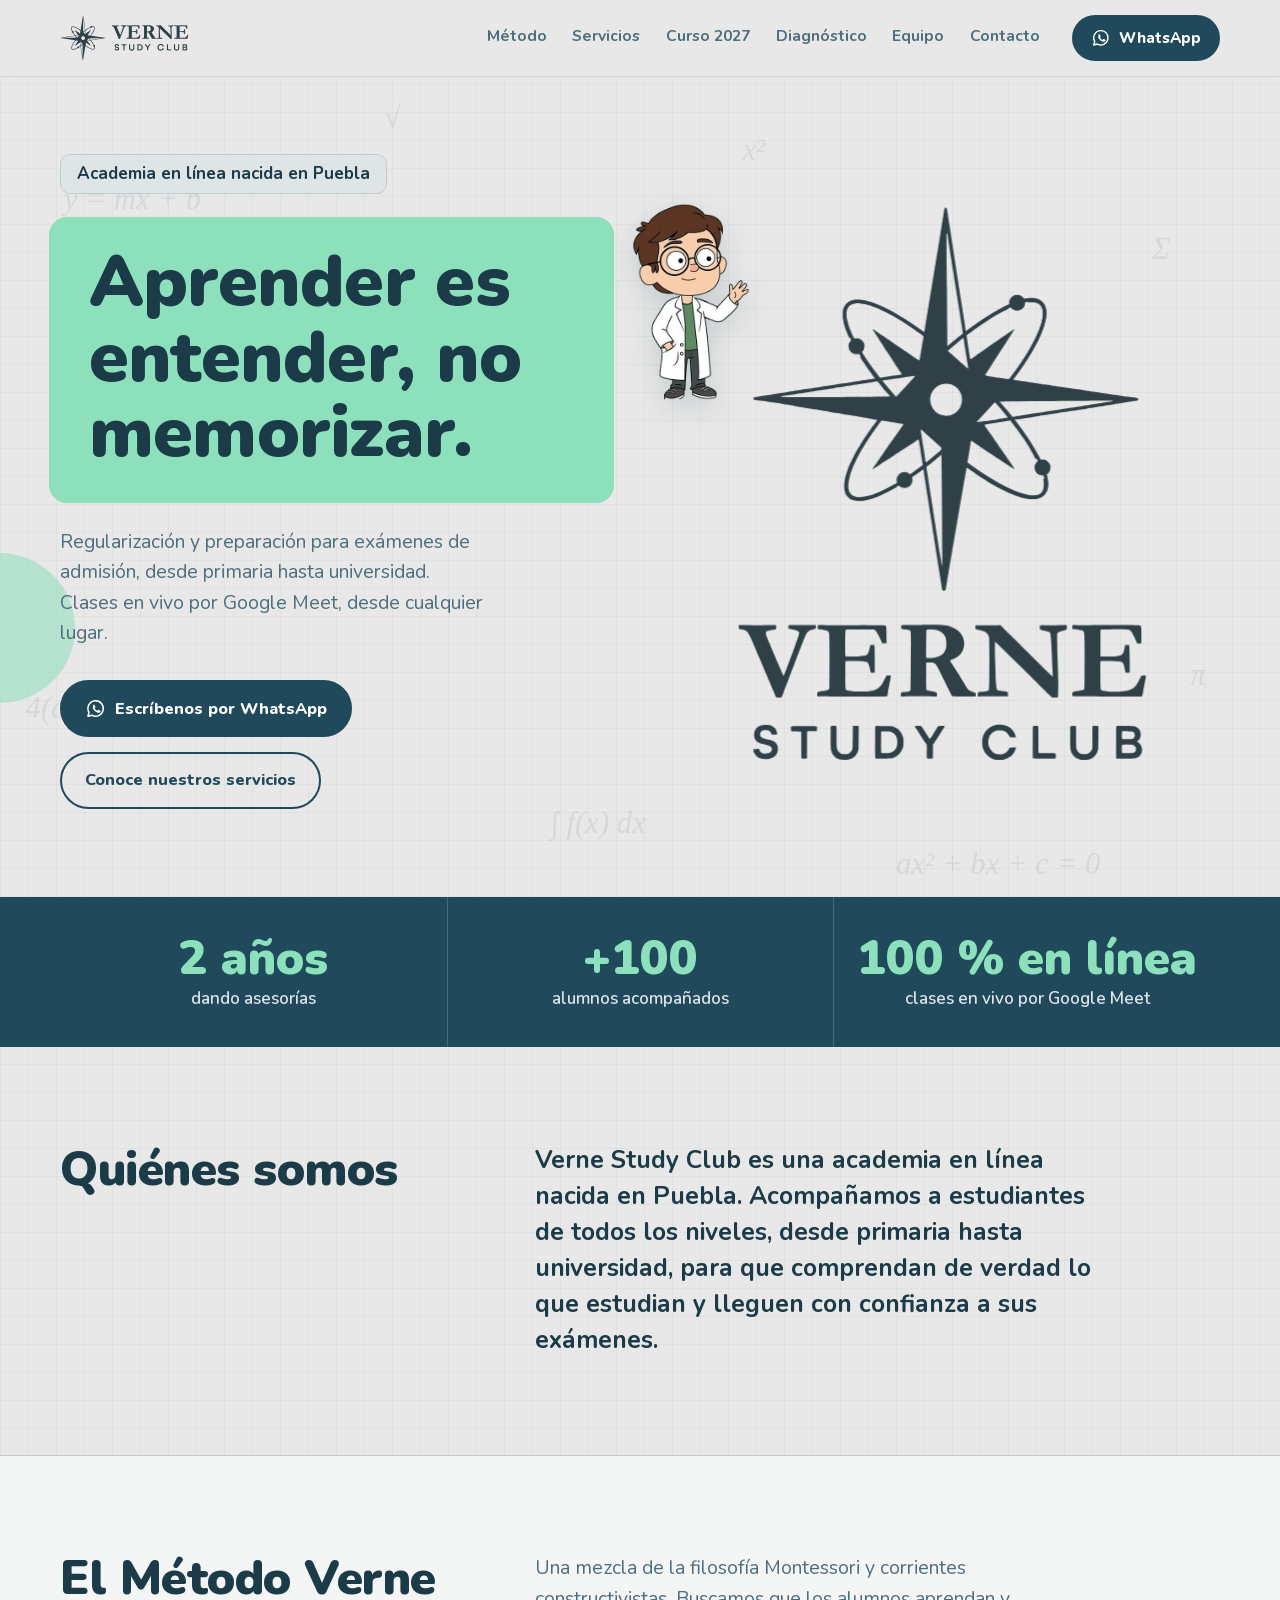
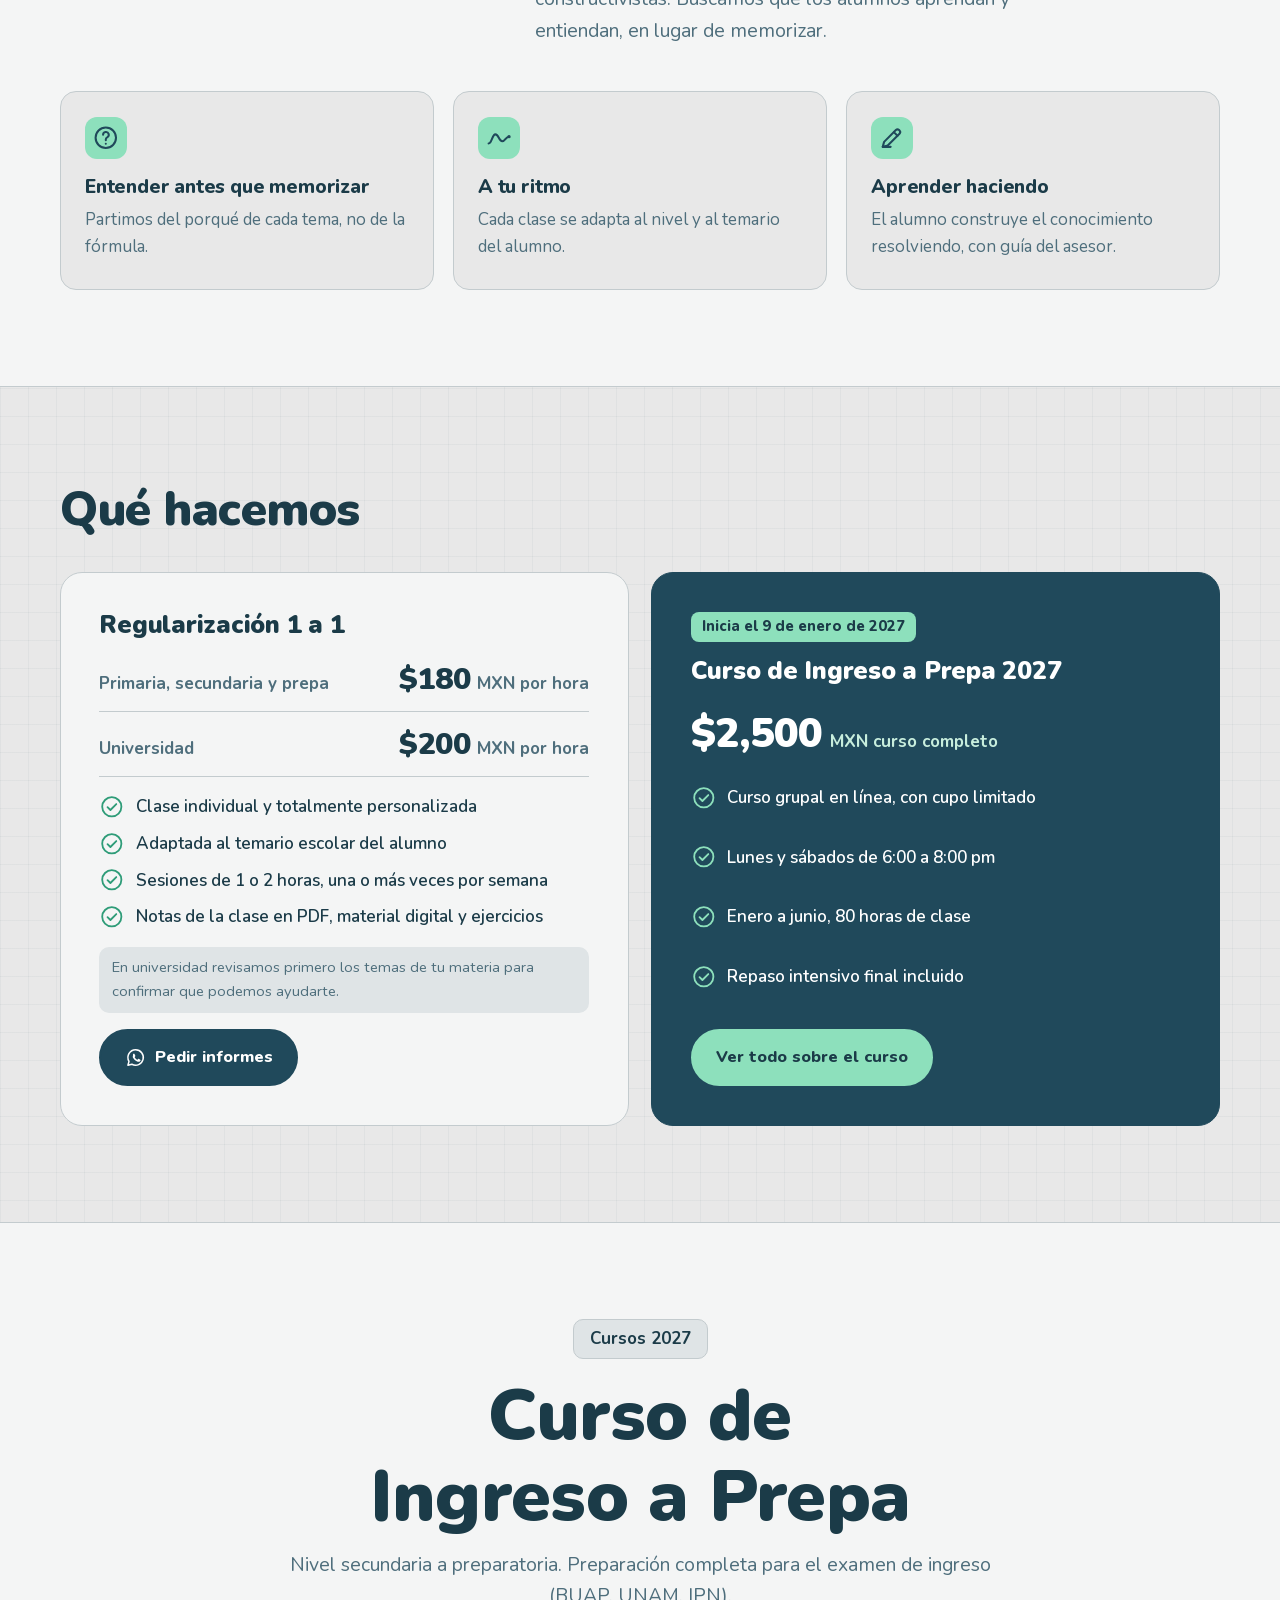
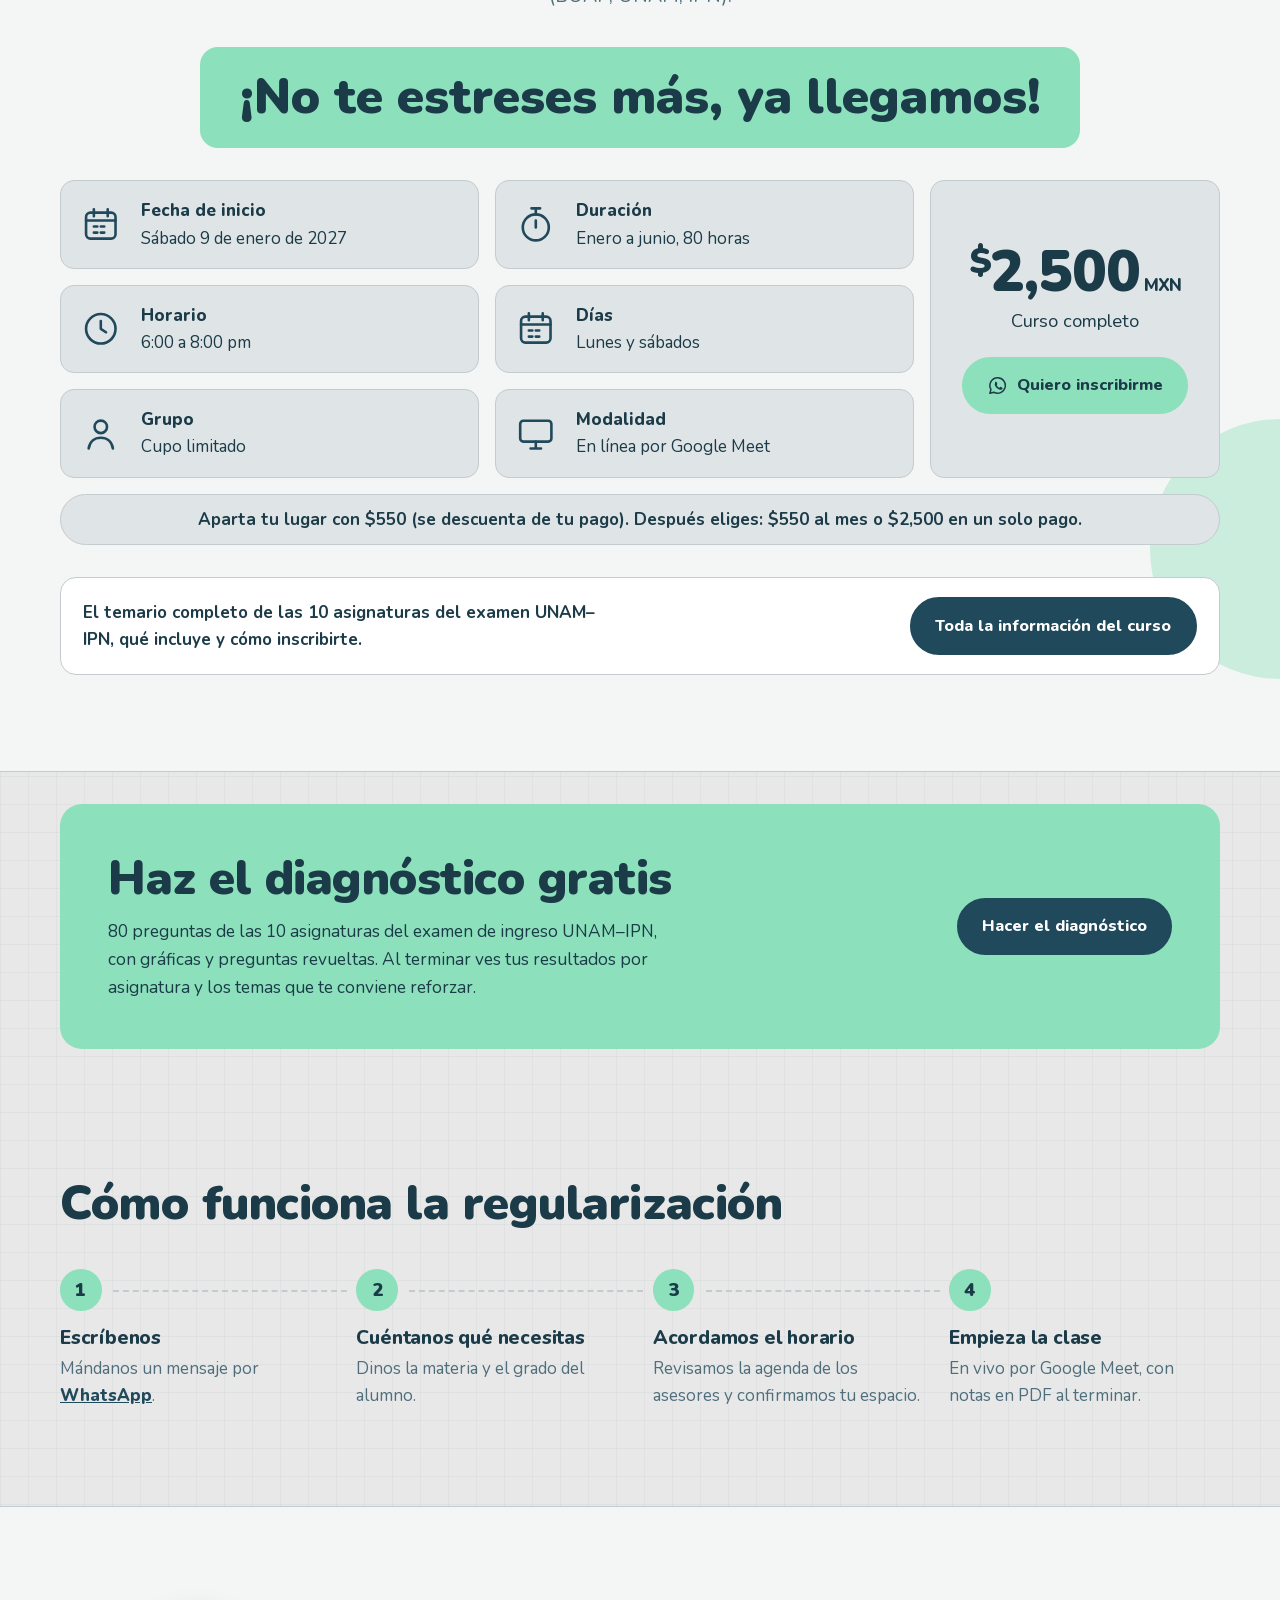
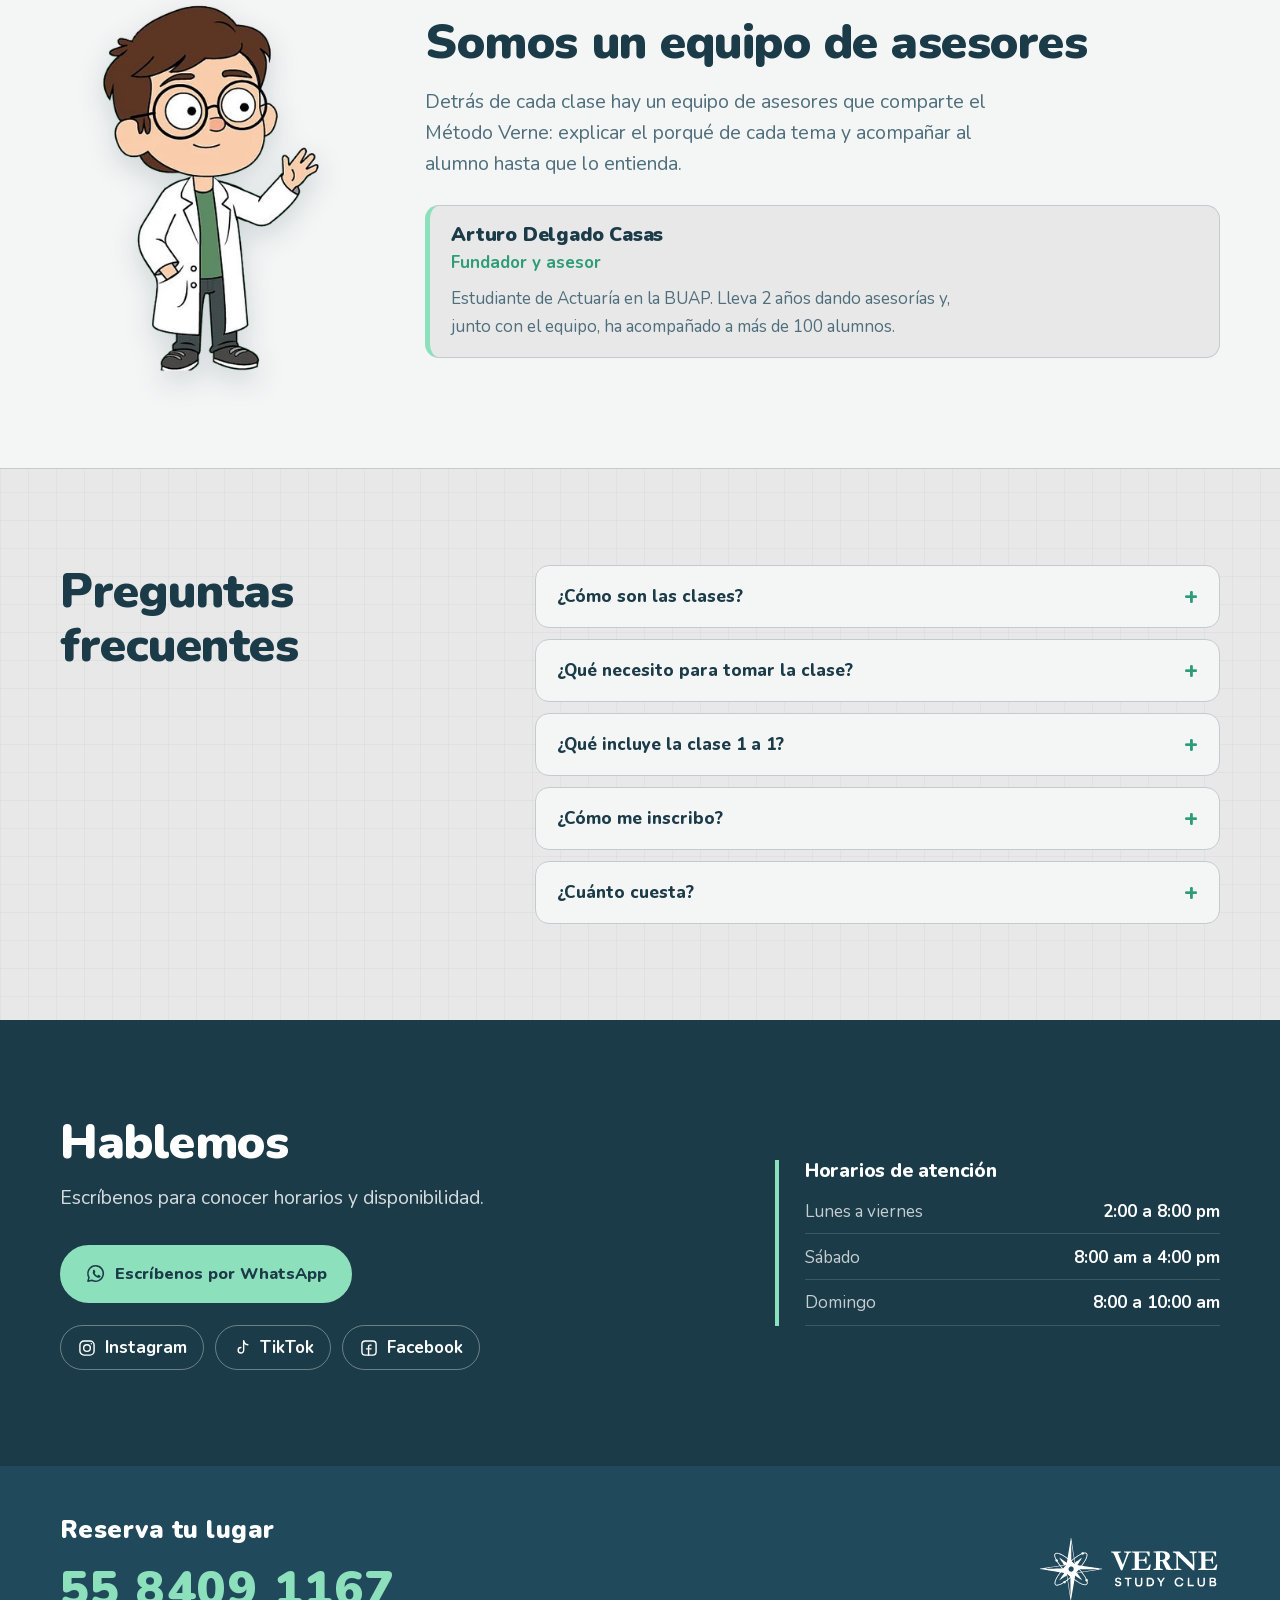
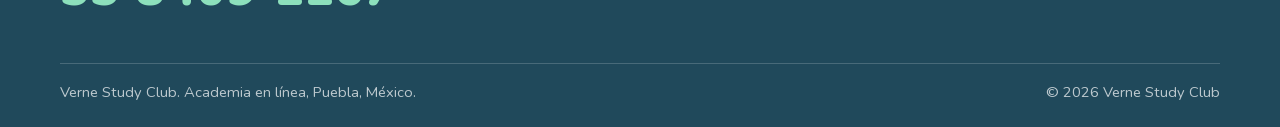
==== commit 1e66c163: "Diagnóstico UNAM–IPN de 80 preguntas, página del curso, equipo, redes y logo sin huecos Co-Authored-" ====
--- a/index.html
+++ b/index.html
@@ -29,7 +29,7 @@
       "logo": "https://tomyblazebb8r2d2-jpg.github.io/verne/assets/favicon.svg",
       "telephone": "+52 55 8409 1167",
       "address": { "@type": "PostalAddress", "addressLocality": "Puebla", "addressCountry": "MX" },
-      "sameAs": ["https://www.instagram.com/verne_study_club/"]
+      "sameAs": ["https://www.instagram.com/verne_study_club/", "https://www.tiktok.com/@verne_study", "https://www.facebook.com/profile.php?id=61568789567806"]
     },
     {
       "@type": "Course",
@@ -49,11 +49,12 @@
 
 <header class="cabecera">
   <div class="envoltura cabecera__fila">
-    <a class="cabecera__logo" href="#inicio"><svg class="logo-h" aria-hidden="true" focusable="false" viewBox="275.0 156.5 843.77 299.09"><g transform="translate(279.0 160.5) scale(0.62) translate(-279.0 -160.5)"><path class=""  transform="scale(0.25) translate(0 4096) scale(0.1 -0.1)" d="M20527 34478 c-17 -27 -37 -128 -67 -328 -12 -80 -28 -176 -35 -215 -8 -38 -19 -106 -25 -150 -6 -44 -15 -95 -20 -115 -5 -19 -11 -62 -15 -95 -3 -33 -12 -91 -20 -130 -8 -38 -19 -108 -25 -155 -5 -47 -17 -116 -25 -155 -8 -38 -15 -83 -15 -99 0 -17 -9 -80 -20 -140 -39 -209 -51 -281 -61 -365 -5 -47 -12 -88 -15 -92 -3 -5 -14 -66 -24 -136 -11 -70 -25 -155 -30 -188 -6 -33 -20 -114 -30 -180 -20 -117 -46 -274 -75 -445 -8 -47 -17 -105 -20 -130 -3 -25 -15 -94 -25 -155 -20 -110 -49 -287 -91 -555 -17 -111 -50 -300 -70 -409 -10 -56 -19 -115 -19 -130 0 -14 -7 -57 -15 -96 -9 -38 -22 -113 -30 -165 -37 -242 -46 -297 -56 -325 -5 -16 -12 -64 -15 -105 -4 -41 -12 -100 -19 -130 -8 -30 -18 -97 -24 -147 -6 -51 -15 -103 -20 -116 -5 -13 -12 -54 -16 -92 -4 -39 -13 -97 -20 -130 -7 -33 -18 -104 -24 -157 -6 -53 -15 -108 -21 -123 -5 -14 -10 -39 -10 -54 0 -43 -24 -58 -56 -35 -15 11 -36 26 -48 34 -13 8 -51 38 -87 65 -87 68 -111 85 -204 150 -44 30 -116 80 -160 110 -166 115 -424 284 -520 341 -55 32 -109 64 -120 71 -11 7 -33 20 -50 28 -16 9 -46 26 -67 38 -20 12 -62 37 -95 55 -32 18 -65 37 -73 43 -8 5 -28 16 -45 25 -16 8 -66 35 -110 59 -158 87 -525 265 -546 265 -6 0 -23 7 -37 15 -29 16 -38 19 -257 94 -240 82 -345 110 -550 147 -149 27 -374 25 -479 -4 -232 -65 -363 -184 -444 -407 -25 -67 -26 -79 -26 -285 0 -173 3 -230 18 -290 10 -41 22 -97 27 -124 4 -28 15 -70 23 -95 36 -110 48 -148 56 -180 5 -19 15 -48 23 -65 8 -17 25 -58 37 -91 33 -91 66 -167 136 -312 35 -73 64 -138 64 -144 0 -6 -13 -28 -28 -48 -51 -66 -72 -131 -72 -225 0 -70 5 -98 27 -152 57 -139 189 -225 353 -230 47 -2 88 -3 91 -4 7 0 89 -117 89 -126 0 -3 8 -17 19 -32 10 -15 66 -99 125 -187 59 -88 134 -198 167 -245 33 -47 68 -96 77 -110 9 -13 45 -63 79 -110 34 -47 88 -121 120 -165 32 -44 75 -99 96 -122 21 -23 36 -47 33 -52 -4 -5 -28 -13 -54 -16 -26 -3 -78 -12 -117 -20 -38 -7 -101 -17 -138 -20 -37 -4 -82 -11 -100 -16 -18 -5 -75 -14 -127 -19 -52 -5 -115 -14 -140 -20 -25 -6 -92 -17 -150 -25 -115 -16 -188 -27 -355 -55 -60 -10 -137 -21 -170 -25 -33 -3 -76 -11 -97 -16 -20 -5 -71 -14 -115 -19 -43 -5 -116 -16 -163 -24 -185 -31 -345 -55 -629 -95 -85 -12 -157 -24 -161 -26 -4 -3 -50 -9 -101 -15 -52 -6 -130 -17 -174 -25 -102 -18 -262 -42 -393 -60 -56 -8 -106 -16 -110 -19 -4 -2 -52 -9 -107 -16 -55 -6 -118 -16 -140 -21 -22 -5 -87 -16 -145 -24 -102 -14 -284 -42 -405 -64 -33 -5 -121 -19 -195 -31 -74 -11 -184 -29 -245 -40 -60 -10 -135 -22 -165 -25 -30 -3 -91 -12 -135 -20 -44 -8 -114 -19 -155 -24 -88 -12 -174 -25 -325 -51 -60 -11 -130 -21 -155 -25 -25 -3 -83 -12 -130 -19 -47 -8 -119 -20 -160 -26 -116 -18 -134 -22 -147 -32 -16 -13 -17 -94 -1 -104 13 -8 141 -27 298 -44 52 -6 125 -15 163 -20 37 -6 100 -15 140 -20 83 -12 153 -23 322 -50 66 -11 149 -24 185 -30 130 -21 307 -52 380 -65 41 -8 100 -17 130 -20 30 -4 100 -15 155 -25 55 -10 154 -27 220 -39 66 -11 161 -27 210 -36 50 -8 124 -20 165 -25 41 -6 109 -17 150 -25 90 -17 173 -30 300 -49 52 -8 131 -21 175 -29 44 -9 112 -21 150 -26 39 -6 97 -15 130 -21 33 -5 114 -19 180 -30 66 -11 145 -25 175 -31 30 -6 87 -14 125 -20 61 -8 154 -24 355 -60 30 -6 109 -19 175 -29 66 -11 174 -29 240 -40 66 -12 161 -27 210 -35 50 -7 126 -20 170 -28 44 -9 136 -25 205 -37 69 -11 159 -27 200 -35 41 -8 114 -19 163 -25 48 -6 98 -15 110 -19 13 -5 54 -12 92 -16 39 -3 93 -13 121 -20 27 -8 87 -19 133 -24 45 -5 85 -12 88 -15 11 -10 -12 -48 -79 -131 -83 -103 -233 -309 -331 -455 -42 -63 -99 -146 -125 -185 -123 -178 -163 -237 -177 -263 -9 -15 -23 -39 -33 -54 -9 -14 -34 -55 -55 -90 -20 -34 -48 -81 -62 -103 -13 -22 -40 -67 -60 -100 -19 -33 -46 -78 -60 -100 -33 -53 -46 -77 -160 -300 -139 -269 -162 -316 -225 -465 -17 -41 -38 -89 -46 -107 -8 -17 -14 -37 -14 -45 -1 -7 -9 -31 -20 -53 -11 -22 -19 -48 -20 -57 0 -10 -6 -32 -14 -50 -14 -32 -48 -149 -80 -276 -20 -78 -46 -318 -46 -421 1 -145 34 -290 91 -401 30 -57 151 -179 209 -211 141 -77 344 -105 584 -79 222 23 637 146 891 265 103 48 417 204 506 253 129 69 256 142 330 189 45 30 70 29 99 -2 13 -14 28 -25 33 -25 6 0 18 -7 26 -15 9 -8 56 -24 104 -36 87 -22 89 -22 165 -5 134 31 215 93 272 205 30 60 41 158 29 249 -6 40 -7 80 -4 90 3 9 45 43 93 74 156 101 279 190 371 268 32 27 59 26 65 -2 6 -26 30 -186 46 -293 20 -147 32 -224 50 -330 10 -60 21 -137 25 -170 3 -33 10 -76 15 -95 5 -19 14 -78 20 -130 6 -52 17 -129 25 -170 8 -41 18 -106 24 -145 12 -83 25 -169 51 -325 10 -63 23 -149 29 -190 12 -91 26 -180 51 -325 10 -60 21 -137 25 -170 3 -33 10 -76 15 -95 6 -20 17 -85 26 -145 46 -322 70 -475 89 -575 8 -41 19 -115 25 -165 6 -49 17 -126 25 -170 8 -44 19 -116 24 -160 12 -89 24 -165 51 -335 28 -166 50 -311 66 -420 7 -52 22 -149 33 -215 11 -66 25 -151 31 -190 6 -38 18 -108 26 -155 9 -47 22 -128 30 -180 7 -52 18 -122 24 -155 5 -33 19 -118 31 -190 57 -364 60 -374 96 -396 37 -23 81 -19 107 9 18 21 42 120 51 212 4 36 13 92 20 125 8 33 19 102 25 154 6 51 14 101 19 110 5 9 11 43 15 76 4 33 13 92 22 130 8 39 19 102 23 140 4 39 16 111 25 160 9 50 26 144 37 210 11 66 27 156 35 200 8 44 21 124 29 177 9 54 18 103 20 110 3 7 11 58 19 113 8 55 19 125 25 155 6 30 19 107 30 170 11 63 29 167 40 230 21 115 30 171 51 310 6 41 18 104 25 140 8 36 19 100 24 142 6 42 16 98 22 125 6 26 17 86 24 133 7 47 18 110 23 140 6 30 21 111 32 180 12 69 30 175 40 235 25 140 58 341 64 380 2 17 11 68 20 115 9 47 25 139 36 205 12 66 30 172 41 235 11 63 29 167 40 230 11 63 24 138 29 165 6 28 15 82 21 120 6 39 19 109 30 157 10 48 19 101 19 118 0 18 6 58 14 89 8 31 19 90 25 132 19 142 46 184 88 141 10 -10 43 -35 73 -55 30 -20 80 -55 110 -77 30 -22 80 -56 110 -77 30 -21 57 -40 60 -43 7 -8 177 -123 200 -136 11 -6 28 -18 38 -27 10 -10 21 -17 25 -17 3 0 45 -26 94 -58 176 -117 223 -147 274 -176 19 -10 57 -33 84 -51 28 -18 73 -46 101 -62 29 -15 78 -43 110 -62 111 -65 476 -251 615 -314 86 -39 102 -47 199 -90 30 -13 87 -37 125 -51 39 -15 84 -34 102 -42 17 -8 36 -14 43 -14 7 0 26 -6 43 -14 31 -13 137 -46 262 -80 56 -15 135 -31 294 -57 105 -18 361 -6 456 20 235 66 364 198 426 436 26 102 29 316 6 455 -9 52 -21 132 -27 178 l-11 83 44 39 c29 26 58 67 83 117 33 66 39 90 42 155 8 164 -71 294 -223 368 -42 20 -66 24 -144 25 l-94 0 -43 85 c-23 47 -72 146 -109 220 -61 125 -89 178 -136 255 -10 17 -28 46 -39 65 -11 19 -29 49 -40 65 -11 17 -30 47 -42 69 -30 50 -34 57 -92 146 -91 140 -215 325 -251 375 -19 28 -55 79 -80 115 -99 146 -230 324 -337 461 -43 54 -78 106 -78 114 0 17 18 22 117 30 40 3 87 10 105 16 18 5 67 14 108 19 41 5 113 16 160 25 83 14 211 34 395 61 162 23 239 36 344 55 56 10 114 19 127 19 14 0 57 7 97 15 40 8 119 21 177 29 192 28 314 46 393 61 42 8 91 15 108 15 16 0 62 7 102 15 40 8 113 19 162 24 50 6 128 17 175 25 221 40 320 56 344 56 15 0 59 7 99 15 40 8 119 21 177 29 113 16 182 27 355 56 61 10 135 22 165 25 30 3 87 12 125 20 39 8 97 17 130 20 33 4 76 10 95 15 19 5 78 14 130 20 52 6 111 16 132 21 20 5 71 14 115 19 95 12 358 54 588 96 50 9 131 22 180 30 50 7 119 18 155 24 145 23 270 42 365 56 255 36 278 41 297 64 23 29 23 55 -1 79 -26 26 -73 37 -206 50 -60 6 -153 17 -205 26 -52 8 -115 15 -140 15 -25 0 -72 7 -105 14 -33 8 -107 20 -165 26 -58 6 -112 13 -121 16 -9 2 -79 13 -155 24 -236 32 -286 40 -379 56 -49 8 -124 19 -165 24 -91 10 -255 35 -370 56 -47 8 -125 19 -175 25 -49 5 -106 14 -125 19 -19 5 -64 12 -100 15 -36 4 -99 13 -140 21 -41 7 -124 21 -185 29 -60 9 -166 24 -235 35 -69 10 -161 23 -205 30 -44 6 -118 18 -165 26 -47 8 -121 19 -165 24 -44 5 -118 16 -165 24 -88 15 -258 40 -510 76 -80 12 -174 26 -210 31 -36 6 -99 15 -140 20 -41 5 -113 16 -160 24 -47 8 -105 17 -130 20 -66 8 -302 44 -400 60 -47 8 -128 19 -180 25 -52 6 -111 15 -130 20 -19 4 -64 11 -100 15 -36 3 -114 15 -175 25 -60 10 -138 21 -173 25 -35 3 -70 9 -78 12 -23 9 -16 46 14 75 22 20 309 407 382 514 121 178 320 482 320 489 0 3 15 27 33 53 18 26 49 73 68 105 19 32 43 73 54 92 11 18 44 75 73 127 29 51 57 100 62 108 15 23 39 70 134 255 78 150 128 260 198 430 11 28 26 64 34 80 20 45 85 237 119 350 200 681 80 1095 -358 1237 -65 21 -90 23 -267 23 -165 0 -202 -3 -242 -18 -59 -23 -83 -16 -108 33 -29 57 -122 134 -193 161 -90 34 -220 32 -297 -3 -136 -63 -220 -199 -220 -355 0 -37 -4 -72 -8 -78 -4 -5 -27 -19 -52 -31 -102 -47 -310 -151 -385 -193 -44 -24 -100 -55 -125 -68 -72 -38 -163 -89 -216 -122 -27 -17 -76 -46 -109 -66 -33 -20 -87 -54 -120 -75 -33 -22 -76 -49 -95 -60 -19 -11 -48 -29 -65 -40 -16 -11 -42 -26 -56 -34 -75 -43 -385 -256 -567 -391 -70 -52 -142 -105 -160 -117 -19 -13 -58 -42 -88 -65 -55 -44 -88 -54 -97 -29 -3 8 -11 52 -17 98 -6 45 -20 139 -30 208 -11 69 -22 150 -25 180 -4 30 -11 72 -16 92 -5 20 -14 74 -20 120 -5 46 -16 117 -24 158 -8 41 -19 109 -24 150 -15 112 -39 265 -55 355 -8 44 -25 145 -36 225 -12 80 -30 197 -40 260 -10 63 -21 142 -25 175 -3 33 -10 74 -15 90 -5 17 -14 68 -19 115 -6 47 -17 123 -25 170 -8 47 -24 150 -36 230 -12 80 -28 183 -37 230 -8 47 -21 128 -28 180 -31 230 -55 392 -59 399 -3 4 -12 63 -21 131 -9 68 -18 127 -20 131 -3 3 -9 49 -15 100 -6 52 -17 128 -25 169 -7 41 -24 143 -36 225 -12 83 -28 191 -36 240 -8 50 -19 122 -23 160 -5 39 -16 108 -24 155 -13 77 -40 249 -66 420 -34 231 -51 333 -54 339 -2 3 -9 51 -15 106 -7 55 -18 134 -26 175 -8 41 -17 99 -21 129 -10 86 -74 132 -107 79z m129 -1314 c12 -54 26 -144 32 -199 12 -102 22 -175 48 -325 8 -47 21 -130 28 -185 14 -100 22 -153 56 -365 42 -261 62 -387 66 -420 4 -35 16 -104 54 -320 11 -63 20 -126 20 -140 0 -14 9 -74 19 -135 23 -129 57 -349 66 -420 3 -27 12 -84 20 -125 12 -66 23 -134 64 -400 6 -36 20 -125 31 -199 11 -73 22 -137 25 -141 2 -4 9 -47 14 -96 6 -49 17 -127 25 -174 40 -223 56 -320 56 -346 0 -16 7 -60 15 -99 8 -38 20 -110 26 -160 6 -49 17 -117 25 -150 7 -33 14 -76 14 -96 0 -21 9 -84 19 -140 36 -193 38 -176 -22 -234 -29 -28 -95 -83 -147 -122 -52 -39 -144 -113 -205 -163 -255 -211 -346 -282 -352 -276 -4 3 -8 437 -10 964 -2 526 -8 1364 -14 1862 -14 1143 -25 2646 -20 2683 7 52 26 21 47 -79z m4332 -3308 c91 -31 140 -64 196 -128 135 -157 161 -376 85 -718 -6 -25 -16 -72 -23 -105 -14 -64 -38 -141 -68 -217 -10 -26 -18 -53 -18 -60 -1 -7 -9 -31 -20 -53 -11 -22 -19 -46 -20 -53 0 -6 -9 -29 -20 -49 -11 -21 -20 -44 -20 -51 0 -7 -8 -30 -19 -50 -10 -20 -25 -53 -34 -72 -17 -40 -186 -379 -226 -455 -15 -27 -43 -79 -63 -115 -33 -61 -47 -85 -98 -175 -11 -19 -28 -50 -38 -67 -63 -110 -100 -169 -238 -376 -60 -90 -125 -188 -144 -218 -72 -110 -140 -206 -338 -474 -239 -323 -212 -292 -257 -287 -122 15 -271 38 -303 46 -20 6 -77 14 -127 20 -49 6 -162 21 -250 35 -88 14 -191 30 -230 36 -231 34 -244 39 -208 88 44 60 93 132 93 137 0 2 17 30 39 62 62 93 121 184 121 188 0 2 19 33 43 68 23 36 58 91 77 123 19 31 54 85 76 120 23 34 43 66 45 71 2 4 40 62 83 128 134 203 151 229 156 240 3 6 32 51 64 100 32 50 69 106 81 125 13 19 44 69 70 110 27 41 63 98 80 125 18 28 54 84 80 125 26 41 61 94 76 118 16 24 29 45 29 47 0 4 51 83 102 157 10 15 18 30 18 33 0 3 16 28 35 55 64 91 42 93 -77 8 -48 -35 -120 -84 -160 -110 -40 -26 -112 -74 -160 -108 -190 -130 -268 -184 -388 -265 -69 -46 -152 -103 -185 -126 -33 -23 -89 -62 -125 -87 -36 -25 -83 -58 -105 -74 -22 -16 -65 -45 -95 -66 -59 -39 -60 -40 -105 -75 -16 -13 -55 -40 -85 -60 -30 -20 -77 -52 -105 -72 -27 -19 -72 -51 -100 -71 -27 -19 -77 -55 -110 -80 -33 -24 -76 -55 -95 -68 -19 -14 -60 -43 -90 -65 -72 -53 -108 -73 -120 -66 -5 3 -12 22 -15 43 -3 20 -12 75 -20 122 -13 80 -32 202 -70 450 -9 58 -21 139 -26 180 -5 41 -16 107 -24 145 -7 39 -17 104 -20 146 l-7 75 35 30 c19 16 58 45 86 64 28 19 100 72 161 117 61 45 141 102 178 128 37 25 87 61 112 79 117 85 443 306 470 319 8 4 34 20 57 35 134 86 321 197 458 272 57 31 94 51 225 123 118 64 366 187 378 187 8 0 39 -22 70 -48 88 -75 144 -95 261 -90 110 4 177 30 255 99 45 40 106 147 106 186 0 35 17 71 40 83 39 21 104 28 273 29 152 1 174 -1 235 -23z m-8502 -36 c60 -11 129 -25 154 -31 25 -6 70 -16 100 -23 52 -13 82 -22 225 -69 74 -24 179 -64 222 -83 17 -8 36 -14 43 -14 7 0 24 -6 38 -14 15 -8 47 -23 72 -34 131 -57 262 -122 425 -208 44 -23 109 -57 145 -75 36 -18 71 -38 79 -43 7 -6 42 -27 76 -46 70 -39 169 -97 230 -135 22 -13 57 -35 79 -47 50 -30 60 -36 131 -82 135 -88 389 -260 490 -331 28 -20 79 -56 115 -81 36 -25 92 -65 125 -89 33 -25 67 -48 75 -52 17 -7 138 -103 163 -128 18 -18 16 -63 -9 -170 -16 -72 -40 -211 -60 -355 -8 -58 -18 -118 -24 -135 -5 -16 -14 -72 -20 -122 -6 -51 -14 -103 -19 -115 -5 -13 -12 -52 -16 -88 -11 -103 -32 -192 -46 -201 -8 -5 -21 -3 -31 4 -9 7 -94 65 -190 129 -95 65 -206 140 -245 168 -40 27 -106 73 -145 100 -40 28 -170 115 -288 195 -118 79 -267 180 -330 224 -195 136 -465 320 -850 579 -69 46 -132 90 -141 98 -18 16 -49 19 -49 4 0 -5 25 -46 55 -90 30 -44 55 -83 55 -86 0 -3 8 -17 19 -32 68 -99 297 -449 303 -463 4 -10 23 -40 42 -68 20 -28 36 -53 36 -56 0 -3 8 -18 18 -33 51 -74 102 -153 102 -157 0 -2 15 -25 33 -51 17 -25 39 -56 47 -69 8 -12 73 -110 144 -216 71 -107 152 -230 181 -274 47 -73 176 -268 327 -494 32 -47 54 -88 50 -92 -9 -9 -185 -39 -297 -50 -49 -6 -106 -14 -125 -19 -19 -5 -73 -14 -120 -19 -47 -6 -123 -17 -170 -25 -47 -9 -146 -25 -220 -37 -74 -12 -141 -24 -148 -27 -7 -2 -27 11 -45 30 -73 78 -459 597 -532 717 -5 9 -28 43 -49 76 -43 66 -64 100 -121 190 -21 33 -45 71 -55 85 -9 14 -20 35 -24 47 -4 12 -13 27 -21 33 -24 20 -17 48 23 98 61 76 75 115 80 228 4 94 2 106 -23 161 -28 64 -109 151 -180 194 -36 22 -52 24 -170 26 -71 1 -136 2 -143 2 -7 1 -22 22 -34 49 -28 65 -50 114 -92 205 -20 43 -36 80 -36 83 0 3 -6 20 -14 37 -33 72 -91 236 -125 352 -119 408 -99 723 58 882 46 47 138 102 211 127 100 33 277 35 436 6z m4959 -1737 c4 -27 12 -82 20 -123 7 -41 16 -104 20 -140 3 -36 10 -81 15 -100 5 -19 14 -73 19 -120 6 -47 18 -128 26 -180 9 -52 25 -144 35 -205 10 -60 21 -139 25 -175 3 -36 10 -79 16 -96 5 -17 16 -77 24 -135 8 -57 17 -119 21 -136 13 -65 -28 -39 -242 150 -673 594 -754 667 -754 681 0 13 131 128 319 279 75 61 138 113 141 117 3 3 15 13 27 21 24 17 110 89 190 162 29 26 62 47 72 47 16 0 21 -9 26 -47z m-2375 -1798 c0 -15 -25 -44 -279 -330 -121 -136 -313 -341 -535 -572 -60 -62 -117 -113 -126 -113 -19 0 -106 87 -250 250 -125 142 -132 149 -238 275 -52 61 -119 138 -149 173 -30 34 -53 69 -50 76 6 14 40 21 172 36 44 5 118 16 165 24 113 20 339 53 420 61 36 4 92 13 125 20 33 7 91 16 128 20 37 4 82 11 100 16 18 5 73 14 122 19 50 6 126 17 170 25 216 38 225 39 225 20z m-1819 -278 c9 -7 84 -97 168 -202 84 -104 166 -204 182 -222 15 -17 70 -78 120 -135 51 -57 103 -113 117 -126 57 -54 193 -50 -2423 -63 -2453 -11 -2916 -9 -2894 17 17 20 64 33 184 48 212 28 281 38 390 56 61 10 139 22 174 26 35 3 78 10 95 15 17 5 72 14 121 19 50 6 124 17 165 25 41 8 109 19 150 24 93 12 183 26 325 51 61 10 175 28 255 40 80 11 197 29 260 40 63 10 178 28 255 40 77 12 192 30 255 40 63 11 140 22 170 25 30 4 71 11 90 15 19 5 78 14 130 20 52 6 111 15 130 20 19 5 76 14 125 20 50 6 124 17 165 25 41 8 109 19 150 24 83 11 161 23 325 51 61 10 143 22 184 26 41 3 88 10 105 15 17 5 72 14 121 19 50 6 124 17 165 25 196 38 218 40 241 22z m3529 -116 c41 -10 89 -26 105 -35 17 -9 34 -16 38 -16 4 0 20 -8 35 -18 15 -11 47 -32 71 -48 61 -40 151 -131 197 -201 45 -67 94 -160 94 -178 0 -7 9 -41 20 -75 30 -93 28 -263 -4 -390 -79 -311 -338 -542 -653 -579 -363 -44 -699 164 -822 509 -31 88 -51 199 -51 282 0 71 32 240 49 263 5 6 13 24 19 42 6 17 31 63 56 102 118 181 271 293 466 341 135 34 252 35 380 1z m7950 -811 c29 -18 -6 -30 -135 -45 -164 -19 -381 -52 -393 -59 -5 -3 -49 -10 -98 -16 -49 -6 -120 -17 -159 -25 -38 -8 -97 -17 -130 -20 -33 -4 -76 -10 -95 -15 -20 -5 -71 -14 -115 -20 -90 -12 -225 -32 -395 -60 -63 -10 -178 -28 -255 -40 -77 -12 -192 -30 -255 -40 -190 -31 -431 -69 -585 -91 -38 -6 -119 -19 -180 -29 -60 -10 -139 -22 -174 -26 -35 -3 -78 -10 -95 -15 -17 -5 -74 -14 -126 -20 -52 -6 -122 -17 -155 -24 -33 -7 -91 -16 -128 -20 -37 -4 -82 -11 -99 -16 -18 -5 -79 -14 -137 -19 -58 -6 -124 -15 -146 -21 -22 -5 -87 -16 -145 -24 -58 -8 -130 -19 -160 -24 -30 -5 -89 -15 -130 -21 -264 -42 -338 -53 -450 -72 -209 -34 -204 -34 -225 -1 -16 25 -115 147 -215 267 -19 23 -113 131 -208 239 -96 109 -171 204 -169 211 4 10 206 14 989 19 2434 17 3865 28 3893 31 78 8 662 5 675 -4z m-5712 -132 c27 -29 63 -69 78 -88 16 -19 62 -73 104 -120 63 -70 329 -388 379 -453 9 -11 11 -21 5 -27 -5 -5 -58 -16 -117 -25 -60 -8 -112 -17 -116 -19 -4 -3 -45 -10 -92 -15 -46 -6 -122 -17 -169 -25 -151 -27 -333 -55 -395 -61 -33 -4 -76 -10 -95 -15 -19 -5 -80 -14 -135 -20 -55 -6 -136 -17 -180 -25 -70 -12 -143 -19 -182 -16 -24 2 -13 26 35 76 26 28 88 96 137 151 93 104 292 320 400 434 33 36 90 97 125 135 123 135 151 165 160 165 5 0 31 -24 58 -52z m-5507 -842 c19 -8 61 -17 94 -21 33 -3 105 -15 160 -25 55 -10 132 -23 170 -29 132 -19 210 -33 275 -47 36 -8 105 -19 155 -25 141 -17 158 -30 112 -86 -13 -15 -40 -53 -60 -83 -20 -30 -51 -75 -68 -100 -18 -25 -54 -76 -81 -115 -26 -38 -66 -95 -88 -125 -64 -88 -101 -141 -146 -208 -23 -34 -64 -90 -91 -125 -26 -34 -74 -100 -106 -147 -32 -47 -76 -110 -98 -140 -21 -30 -61 -86 -88 -125 -26 -38 -62 -90 -80 -115 -42 -60 -159 -232 -243 -355 -37 -55 -90 -131 -116 -170 -27 -38 -75 -108 -107 -155 -32 -47 -66 -96 -76 -109 -21 -27 -25 -51 -8 -51 12 0 50 24 358 229 113 75 209 138 214 140 5 2 37 22 71 45 35 22 102 66 150 96 48 30 157 101 243 158 85 56 157 102 159 102 1 0 24 15 49 33 26 17 54 37 63 42 10 6 42 26 72 46 30 20 83 54 118 75 35 21 161 103 279 182 118 78 219 142 223 142 4 0 15 9 25 20 10 11 22 20 26 20 9 0 55 30 112 74 62 48 77 27 97 -129 5 -44 16 -118 25 -165 27 -151 54 -324 60 -380 3 -30 12 -93 20 -140 75 -433 71 -394 36 -426 -16 -14 -85 -66 -153 -114 -211 -152 -273 -197 -377 -275 -19 -14 -40 -25 -48 -25 -8 0 -42 15 -76 33 -60 31 -66 32 -182 32 -109 0 -124 -2 -165 -25 -147 -82 -209 -188 -211 -360 -1 -100 -8 -111 -107 -168 -35 -21 -80 -47 -100 -59 -21 -12 -48 -27 -62 -33 -36 -15 -40 -18 -90 -46 -155 -90 -429 -222 -600 -290 -47 -19 -94 -39 -105 -44 -27 -12 -137 -53 -210 -78 -500 -169 -871 -155 -1040 40 -61 71 -92 150 -109 280 -27 202 11 451 116 763 30 89 58 165 78 210 10 22 30 71 45 109 15 38 31 77 35 85 5 9 59 119 122 244 62 126 120 241 128 255 8 15 34 61 58 102 23 41 53 93 67 115 13 22 35 57 47 79 32 53 38 63 81 127 20 31 37 59 37 62 0 3 26 45 58 94 63 94 131 198 147 224 36 58 279 397 429 599 217 292 209 285 277 256z m6215 -14 c17 -15 62 -67 99 -117 154 -203 190 -250 196 -255 9 -7 261 -361 336 -470 43 -64 212 -325 251 -390 78 -130 199 -344 255 -450 35 -69 81 -154 102 -190 54 -95 55 -110 7 -167 -22 -26 -53 -73 -68 -103 -26 -50 -28 -64 -28 -165 -1 -101 1 -114 26 -162 64 -121 194 -212 316 -221 51 -4 66 -9 77 -26 26 -39 58 -251 59 -381 0 -187 -36 -308 -125 -408 -51 -58 -96 -88 -186 -124 -65 -25 -76 -26 -253 -26 -164 0 -199 3 -305 27 -65 15 -140 33 -165 41 -161 48 -226 69 -235 75 -5 4 -23 10 -40 14 -16 4 -48 16 -72 27 -23 10 -47 19 -53 19 -7 0 -24 6 -38 14 -30 16 -80 38 -192 86 -87 37 -451 218 -525 261 -27 16 -57 32 -65 36 -20 9 -286 163 -385 223 -44 27 -103 63 -131 79 -29 17 -57 38 -64 46 -7 8 -16 15 -21 15 -4 0 -29 15 -54 33 -26 17 -55 37 -65 42 -10 6 -26 17 -35 25 -9 8 -25 19 -35 25 -50 29 -339 229 -431 298 -35 27 -104 79 -154 116 l-90 68 2 74 c2 41 9 106 17 144 8 39 18 90 21 115 6 44 27 177 65 395 10 61 26 162 35 225 25 167 23 160 47 160 11 0 26 -6 32 -13 6 -8 213 -148 459 -313 247 -164 456 -304 465 -310 10 -6 49 -32 87 -58 39 -25 103 -68 143 -96 41 -27 75 -50 77 -50 2 0 38 -24 80 -52 42 -29 99 -67 126 -84 27 -17 57 -38 67 -47 10 -9 23 -17 29 -17 6 0 17 -7 24 -16 7 -9 22 -20 34 -25 11 -5 40 -25 65 -43 25 -19 48 -35 52 -35 6 -1 75 -45 160 -103 15 -10 30 -18 33 -18 3 0 34 -20 69 -45 36 -25 70 -45 75 -45 20 0 12 29 -20 72 -17 24 -94 140 -173 258 -78 118 -157 235 -174 260 -34 48 -59 83 -137 195 -27 39 -65 93 -84 120 -51 73 -123 177 -196 285 -35 52 -82 121 -105 154 -23 32 -71 102 -108 155 -68 99 -81 119 -182 261 -197 279 -262 380 -256 395 5 14 11 16 156 39 52 9 149 24 215 35 66 11 151 23 188 26 37 4 82 11 100 16 18 5 73 14 122 20 50 6 106 14 125 19 19 5 85 16 145 24 61 9 124 20 140 25 40 13 36 14 71 -17z m-4257 -499 c47 -43 109 -99 136 -124 28 -26 68 -62 90 -80 22 -19 99 -88 170 -154 72 -66 181 -165 244 -220 63 -55 145 -130 183 -166 64 -63 68 -69 68 -111 0 -41 -5 -49 -51 -94 -79 -76 -79 -76 -169 -149 -46 -39 -92 -77 -100 -85 -53 -49 -109 -96 -225 -188 -71 -56 -142 -114 -156 -127 -30 -29 -55 -32 -68 -7 -5 9 -14 56 -20 102 -23 175 -53 378 -71 475 -10 55 -21 127 -25 160 -4 33 -11 78 -16 100 -5 22 -16 87 -24 145 -38 278 -55 388 -64 417 -5 17 -12 66 -16 107 -7 68 -6 76 10 76 10 0 56 -35 104 -77z m902 -1763 c31 -3006 39 -4764 21 -4782 -6 -6 -14 -9 -17 -6 -3 2 -12 58 -20 124 -16 119 -19 141 -55 349 -47 271 -74 439 -106 660 -16 112 -30 199 -54 340 -10 61 -21 137 -25 170 -3 33 -11 76 -16 97 -5 20 -14 71 -19 115 -5 43 -16 116 -24 163 -8 47 -20 119 -25 160 -16 121 -31 218 -51 335 -10 61 -21 137 -25 170 -3 33 -10 76 -15 95 -5 19 -14 78 -20 130 -6 52 -15 111 -20 130 -5 19 -14 73 -19 120 -6 47 -17 123 -25 170 -34 191 -56 328 -61 380 -4 30 -11 71 -15 90 -5 19 -14 78 -20 130 -6 52 -15 111 -20 130 -5 19 -14 80 -20 135 -6 55 -15 116 -20 135 -5 19 -14 76 -20 125 -6 50 -17 122 -25 160 -18 90 -27 197 -17 211 4 6 100 86 215 177 202 161 250 201 406 339 42 37 83 66 91 65 13 -2 16 -82 21 -617z"/></g><g transform="translate(350.02 -446.70500000000004)"><path class=""  transform="scale(0.25) translate(0 4096) scale(0.1 -0.1)" d="M10487 14133 c-4 -3 -7 -46 -7 -95 0 -102 -2 -100 110 -113 112 -12 235 -61 306 -122 45 -39 127 -191 208 -383 15 -36 34 -78 41 -95 7 -16 25 -59 40 -95 15 -36 36 -85 47 -110 39 -89 47 -106 73 -170 15 -36 32 -78 40 -95 7 -16 22 -52 33 -80 35 -85 113 -268 134 -315 36 -80 46 -104 73 -170 29 -72 43 -103 74 -171 12 -25 21 -50 21 -54 0 -4 9 -26 19 -49 10 -23 38 -86 61 -141 23 -55 50 -118 60 -140 10 -22 39 -89 65 -150 26 -60 53 -123 60 -140 7 -16 25 -59 40 -95 15 -36 33 -78 40 -95 7 -16 25 -59 40 -95 14 -36 33 -77 41 -92 8 -14 14 -31 14 -38 0 -6 18 -49 40 -96 22 -47 40 -88 40 -91 0 -3 9 -24 19 -47 10 -23 31 -70 46 -106 15 -36 34 -71 43 -77 11 -9 53 -13 127 -13 104 0 113 2 133 23 13 13 27 37 32 53 5 16 21 61 35 99 15 39 35 95 44 125 23 71 78 214 102 266 10 23 19 45 19 49 0 4 7 21 15 38 8 18 21 50 29 72 7 22 24 65 36 95 12 30 28 73 36 95 7 22 25 72 40 110 14 39 32 88 40 110 8 22 21 54 29 72 8 17 15 36 15 42 0 6 9 30 20 53 10 24 31 75 45 113 14 39 30 79 35 90 5 11 16 38 24 60 8 22 24 65 36 95 12 30 30 78 40 105 10 28 27 73 38 100 11 28 26 66 33 85 38 106 62 168 75 197 8 17 14 34 14 38 0 4 7 21 15 38 8 18 21 50 29 72 13 38 31 83 78 200 11 28 26 68 34 90 8 22 19 49 24 60 5 11 16 38 24 60 39 110 48 132 60 160 8 17 26 60 40 98 15 37 43 95 63 130 77 134 130 166 396 243 81 24 86 30 80 111 -5 70 -22 99 -51 88 -21 -8 -939 -7 -1117 1 -122 6 -152 4 -162 -7 -9 -12 -18 -111 -14 -156 2 -22 39 -33 166 -48 69 -8 133 -18 143 -23 9 -5 35 -13 57 -17 52 -9 120 -49 147 -87 l21 -31 -18 -76 c-10 -42 -24 -88 -31 -102 -8 -15 -18 -44 -23 -65 -6 -22 -31 -97 -56 -169 -26 -71 -53 -150 -61 -175 -8 -25 -18 -54 -24 -65 -5 -11 -25 -65 -44 -120 -43 -126 -54 -159 -76 -215 -17 -43 -35 -91 -81 -217 -12 -32 -30 -77 -40 -101 -10 -23 -19 -48 -19 -55 -1 -6 -9 -30 -20 -52 -11 -22 -20 -47 -20 -55 0 -8 -9 -33 -20 -55 -11 -22 -19 -44 -20 -50 0 -9 -21 -67 -62 -170 -33 -81 -59 -147 -78 -195 -10 -25 -29 -71 -41 -102 -26 -65 -54 -78 -66 -30 -6 26 -22 66 -65 162 -11 25 -26 59 -33 75 -6 17 -21 50 -32 75 -11 25 -33 74 -48 110 -15 36 -35 83 -45 105 -80 181 -85 193 -115 265 -15 36 -32 79 -40 95 -7 17 -22 53 -33 80 -32 79 -115 272 -166 387 -9 20 -16 39 -16 43 0 4 -9 26 -19 49 -10 23 -38 86 -61 141 -23 55 -51 118 -61 141 -10 23 -19 45 -19 49 0 4 -6 21 -14 38 -73 160 -87 264 -43 305 13 12 27 22 33 22 5 0 38 8 74 19 86 26 199 49 284 60 51 6 71 12 79 27 15 26 17 160 3 180 -11 14 -54 15 -467 5 -319 -8 -569 -9 -844 -1 -468 12 -490 12 -498 3z"/><path class=""  transform="scale(0.25) translate(0 4096) scale(0.1 -0.1)" d="M14343 14129 c-8 -8 -13 -43 -13 -95 0 -80 1 -82 28 -92 15 -6 69 -16 119 -22 51 -6 103 -14 117 -19 13 -6 58 -14 99 -20 141 -20 177 -54 199 -192 18 -119 19 -2583 1 -2645 -19 -59 -50 -84 -121 -94 -34 -5 -66 -11 -71 -15 -6 -3 -61 -10 -123 -15 -62 -6 -133 -17 -158 -25 -25 -8 -57 -17 -72 -20 -16 -3 -30 -14 -34 -28 -10 -32 -13 -149 -3 -168 8 -15 157 -17 1694 -24 1894 -8 1718 -15 1729 68 20 156 41 276 85 492 11 50 29 144 41 210 12 66 27 144 33 174 15 74 2 83 -117 79 l-90 -3 -17 -35 c-161 -334 -192 -387 -288 -492 -131 -142 -270 -207 -495 -228 -55 -6 -138 -15 -185 -21 -47 -6 -207 -11 -356 -11 -237 1 -288 4 -421 26 -83 13 -165 31 -181 40 -62 32 -61 16 -65 744 -3 581 -1 664 12 672 19 12 672 11 855 -2 72 -5 143 -14 158 -20 87 -34 142 -154 183 -401 8 -48 21 -99 30 -113 15 -22 22 -24 100 -24 69 0 85 3 92 18 5 9 6 295 3 665 -7 754 7 680 -125 670 -44 -3 -86 -10 -92 -14 -6 -5 -14 -35 -16 -67 -5 -53 -24 -131 -50 -207 -5 -16 -15 -49 -21 -73 -26 -93 -119 -162 -219 -162 -30 0 -78 -7 -108 -16 -77 -22 -788 -34 -801 -13 -10 16 -12 820 -2 1092 6 183 7 189 29 204 21 13 110 15 684 15 653 0 661 -1 704 -22 25 -11 57 -38 73 -58 42 -55 73 -102 73 -110 0 -4 15 -30 33 -57 37 -57 101 -189 147 -305 12 -30 29 -71 38 -90 l17 -35 105 0 105 0 -2 388 c-2 359 -4 391 -22 432 -10 24 -27 48 -38 53 -31 17 -991 22 -2168 12 -313 -3 -689 -1 -835 3 -211 7 -268 6 -277 -4z"/><path class=""  transform="scale(0.25) translate(0 4096) scale(0.1 -0.1)" d="M19510 14149 c-124 -3 -419 -7 -657 -8 -498 -1 -453 10 -453 -109 0 -47 5 -73 14 -81 16 -13 136 -30 226 -31 39 -1 91 -10 130 -23 111 -38 104 10 105 -732 0 -763 -15 -2147 -24 -2195 -10 -54 -71 -79 -240 -96 -143 -15 -206 -28 -216 -44 -4 -6 -8 -41 -11 -79 -5 -85 9 -106 65 -97 69 12 1088 17 1376 8 245 -8 292 -7 305 5 10 9 16 37 17 84 2 86 -10 102 -94 119 -32 6 -76 16 -98 22 -22 5 -62 14 -90 19 -129 26 -225 52 -236 65 -8 10 -11 191 -12 676 l0 663 134 -1 c83 0 162 -7 209 -17 128 -27 134 -36 517 -827 134 -276 301 -611 344 -690 69 -129 1 -116 640 -122 368 -4 558 -2 567 4 7 7 12 37 12 83 0 46 -5 76 -12 82 -7 5 -51 20 -98 33 -136 37 -241 93 -281 148 -35 48 -71 103 -89 137 -6 11 -23 39 -38 62 -15 23 -63 101 -107 173 -44 71 -88 142 -97 158 -9 15 -35 59 -58 97 -23 39 -49 82 -58 97 -9 14 -34 55 -54 91 -21 35 -44 70 -53 77 -8 7 -15 17 -15 22 0 5 -9 21 -19 36 -11 15 -53 79 -95 142 -41 63 -100 151 -130 195 -31 44 -56 85 -56 92 0 15 48 53 67 53 13 0 108 40 143 60 8 5 42 23 75 40 258 138 407 388 406 685 0 193 -58 360 -176 506 -50 62 -156 156 -230 204 -41 27 -196 105 -207 105 -6 0 -24 7 -41 15 -180 85 -608 116 -1307 94z m615 -258 c44 -11 89 -25 100 -31 11 -5 36 -16 55 -25 69 -31 89 -46 159 -121 76 -81 99 -123 137 -248 21 -70 24 -99 24 -246 0 -152 -2 -175 -25 -244 -59 -182 -141 -279 -298 -353 -27 -13 -55 -23 -61 -23 -7 0 -42 -8 -77 -19 -91 -27 -193 -40 -352 -46 -87 -4 -144 -2 -157 5 -19 10 -20 21 -14 678 4 414 9 672 16 679 16 19 44 21 233 19 146 -3 195 -7 260 -25z"/><path class=""  transform="scale(0.25) translate(0 4096) scale(0.1 -0.1)" d="M23177 14134 c-3 -4 -259 -6 -569 -6 -388 1 -566 -2 -575 -10 -18 -14 -17 -147 1 -171 14 -19 42 -27 255 -82 74 -19 149 -41 167 -50 18 -8 36 -15 42 -15 23 0 121 -110 151 -169 27 -55 32 -79 41 -194 15 -190 14 -2040 -2 -2279 -11 -182 -12 -189 -37 -211 -37 -35 -143 -57 -311 -67 -80 -5 -152 -11 -161 -15 -29 -11 -49 -61 -49 -123 0 -87 10 -94 118 -85 97 9 951 11 1189 3 84 -2 156 -1 160 4 14 14 15 159 1 185 -20 37 -92 59 -235 71 -70 6 -161 18 -201 26 -69 15 -73 17 -93 56 -34 66 -58 336 -69 778 -5 212 -14 495 -20 630 -16 371 -18 905 -3 905 13 0 45 -30 428 -399 301 -289 693 -675 1595 -1571 355 -353 673 -665 708 -693 l63 -52 128 0 c99 0 131 3 140 14 29 34 23 1023 -9 1746 -5 107 -14 450 -21 762 -9 439 -9 574 0 596 21 49 97 92 226 127 116 32 182 52 210 66 30 14 30 15 33 104 2 62 -1 96 -10 107 -12 16 -35 17 -328 8 -187 -6 -445 -7 -635 -2 -195 5 -325 4 -332 -1 -14 -10 -18 -173 -5 -193 12 -18 65 -42 117 -52 143 -28 326 -81 348 -101 33 -28 40 -53 53 -176 7 -66 17 -165 23 -220 12 -110 26 -393 41 -845 6 -162 17 -419 25 -570 19 -350 20 -330 -5 -330 -14 0 -370 348 -1063 1038 -860 857 -1152 1147 -1382 1369 -80 78 -129 106 -148 87z"/><path class=""  transform="scale(0.25) translate(0 4096) scale(0.1 -0.1)" d="M26761 14126 c-20 -24 -24 -161 -6 -180 10 -9 48 -16 112 -21 54 -3 137 -15 184 -26 48 -10 98 -19 111 -19 37 0 114 -37 136 -65 44 -56 47 -139 47 -1445 0 -1294 -2 -1357 -44 -1391 -11 -9 -48 -19 -81 -23 -34 -4 -72 -11 -85 -16 -12 -5 -78 -14 -146 -20 -129 -12 -223 -40 -234 -69 -13 -33 -14 -170 -2 -178 7 -5 208 -8 447 -8 239 0 995 -4 1680 -9 1143 -8 1247 -8 1262 7 15 16 41 115 53 207 7 56 42 251 61 345 9 39 19 95 23 125 5 30 16 84 24 120 8 36 21 94 27 130 15 84 7 90 -110 90 -98 0 -106 -5 -146 -90 -76 -160 -110 -225 -130 -256 -13 -19 -24 -37 -24 -39 0 -11 -99 -135 -154 -192 -107 -113 -254 -165 -566 -200 -215 -24 -659 -24 -779 0 -46 9 -104 17 -130 17 -55 0 -126 33 -153 70 -18 24 -19 66 -25 692 -5 536 -4 670 7 683 11 13 54 15 319 15 168 0 383 -5 477 -10 155 -8 177 -11 220 -34 63 -33 96 -76 121 -156 21 -65 50 -202 63 -293 9 -65 22 -75 105 -78 96 -3 103 -2 114 20 17 30 -4 1273 -21 1309 -13 26 -16 27 -97 27 -67 0 -85 -3 -95 -18 -7 -9 -21 -65 -32 -125 -28 -168 -68 -266 -131 -322 -45 -41 -88 -60 -133 -60 -23 0 -70 -8 -104 -17 -52 -15 -113 -17 -436 -18 l-375 0 0 648 c0 553 2 649 14 657 8 5 94 9 190 9 97 0 262 3 366 7 248 7 778 -10 825 -26 42 -15 104 -72 131 -120 11 -19 30 -53 43 -75 41 -69 126 -241 126 -252 0 -11 8 -28 51 -115 11 -20 19 -44 19 -52 0 -35 29 -46 125 -46 64 0 96 4 102 13 4 6 6 183 5 391 -3 367 -4 381 -25 425 l-22 46 -120 8 c-147 10 -1229 14 -2160 8 -379 -3 -762 -1 -850 3 -143 7 -162 6 -174 -8z"/><path class=""  transform="scale(0.25) translate(0 4096) scale(0.1 -0.1)" d="M11725 9270 c-210 -15 -363 -103 -450 -258 -55 -99 -60 -322 -10 -429 39 -81 124 -161 206 -194 101 -40 185 -65 304 -89 253 -51 347 -129 317 -261 -25 -107 -105 -158 -261 -166 -115 -7 -191 7 -246 45 -47 33 -92 95 -101 139 -3 18 -11 37 -18 42 -15 12 -246 -7 -264 -22 -10 -8 -11 -24 -7 -60 14 -102 88 -222 182 -296 62 -49 98 -66 197 -93 108 -30 326 -33 426 -5 101 28 210 86 261 138 166 170 172 476 13 642 -63 66 -183 119 -339 148 -216 41 -309 71 -358 118 -43 39 -57 74 -57 136 0 149 137 235 331 207 110 -16 174 -63 199 -147 21 -72 28 -75 166 -75 153 0 153 0 120 121 -30 105 -63 164 -125 222 -111 104 -278 151 -486 137z M23030 9270 c-132 -29 -203 -58 -315 -132 -183 -121 -328 -345 -356 -548 -20 -153 -7 -382 28 -474 14 -39 62 -138 86 -182 39 -67 138 -176 201 -219 94 -65 154 -95 251 -127 63 -20 89 -23 260 -23 156 0 202 3 255 19 144 41 257 104 353 199 80 79 128 155 182 291 40 101 39 102 -131 97 -76 -1 -142 -5 -145 -7 -4 -2 -19 -29 -35 -60 -48 -94 -131 -175 -229 -223 -77 -38 -94 -42 -182 -47 -195 -12 -322 35 -442 162 -116 121 -166 254 -165 434 1 254 133 457 359 550 53 22 74 25 190 25 120 0 136 -3 199 -29 39 -15 86 -39 106 -51 51 -32 132 -125 164 -190 42 -82 43 -82 186 -80 69 1 128 3 133 4 10 2 9 59 -2 66 -5 3 -13 20 -17 38 -20 91 -110 233 -204 320 -96 89 -207 143 -390 188 -42 10 -291 10 -340 -1z M14972 9208 c-9 -9 -12 -137 -12 -547 1 -295 5 -554 9 -576 37 -172 83 -266 175 -359 123 -122 277 -170 526 -164 226 6 347 51 482 179 58 54 109 148 146 264 l25 80 4 553 c4 412 2 556 -6 566 -9 11 -41 14 -144 13 l-132 -2 -5 -550 c-5 -514 -7 -553 -25 -595 -41 -97 -97 -160 -180 -203 -58 -30 -65 -31 -185 -31 -117 -1 -129 1 -182 27 -108 53 -171 139 -202 274 -14 61 -16 146 -16 562 0 412 -2 492 -14 504 -20 19 -245 24 -264 5z M17158 9211 c-7 -2 -16 -9 -20 -15 -4 -6 -8 -358 -8 -782 0 -667 2 -773 15 -784 19 -16 669 -8 769 10 80 14 184 54 262 102 108 65 233 214 278 331 53 136 61 183 61 347 0 179 -18 266 -83 392 -98 190 -213 290 -420 366 -64 23 -80 24 -357 28 -159 2 -333 5 -387 7 -53 1 -102 1 -110 -2z m687 -278 c88 -18 171 -59 220 -109 30 -30 95 -119 95 -130 0 -3 9 -24 19 -47 44 -97 44 -357 0 -453 -10 -24 -19 -45 -19 -48 0 -12 -54 -84 -91 -123 -96 -100 -209 -133 -458 -133 -116 0 -171 4 -179 12 -9 9 -12 137 -12 518 0 278 4 510 8 516 12 18 25 19 184 17 97 -2 182 -9 233 -20z M19188 9213 c-145 -4 -150 -8 -100 -72 15 -19 29 -40 32 -46 3 -6 75 -117 161 -246 174 -261 269 -406 284 -430 6 -9 27 -41 48 -71 l37 -55 0 -325 c0 -239 3 -327 12 -336 17 -17 259 -17 276 0 9 9 12 99 12 342 l0 330 43 65 c24 36 98 147 163 246 65 98 121 184 124 190 3 6 23 37 44 70 21 33 49 76 61 95 13 19 45 68 71 109 66 99 73 112 68 125 -4 11 -282 13 -311 2 -7 -3 -30 -31 -50 -63 -48 -74 -53 -82 -81 -129 -12 -22 -31 -52 -42 -69 -11 -16 -29 -46 -40 -65 -11 -19 -29 -48 -40 -65 -11 -16 -30 -47 -42 -69 -25 -42 -30 -51 -71 -114 -31 -47 -61 -54 -81 -17 -6 11 -43 70 -82 130 -39 61 -88 137 -109 170 -81 127 -187 285 -193 289 -16 9 -75 12 -194 9z M24931 9213 c-88 -3 -104 -6 -107 -21 -9 -42 -10 -1553 -2 -1558 6 -4 253 -9 551 -11 514 -5 541 -5 554 13 9 12 13 52 13 126 0 96 -2 108 -19 118 -13 6 -161 10 -414 10 -326 0 -397 2 -406 14 -9 10 -11 180 -11 650 2 661 1 669 -39 664 -9 -1 -63 -4 -120 -5z M26770 9213 c-76 -3 -117 -8 -122 -16 -11 -17 -9 -964 2 -1062 19 -170 66 -277 170 -389 69 -74 144 -119 263 -158 64 -20 91 -23 242 -23 187 0 242 10 365 68 144 67 277 249 311 427 7 33 13 268 16 588 4 497 3 535 -13 553 -15 17 -31 19 -140 19 -87 0 -125 -4 -131 -12 -4 -7 -8 -254 -8 -548 l0 -535 -29 -68 c-36 -85 -103 -156 -183 -194 -54 -26 -66 -28 -188 -27 -126 0 -132 1 -190 31 -101 53 -160 130 -190 249 -12 52 -15 147 -15 573 0 494 -1 511 -19 521 -11 5 -21 9 -23 8 -2 -1 -55 -4 -118 -5z M28892 9208 c-9 -9 -12 -197 -12 -784 0 -425 3 -779 6 -788 5 -14 47 -16 363 -16 453 0 561 9 656 55 139 67 203 147 231 286 15 80 15 91 0 170 -10 46 -27 102 -38 125 -29 59 -94 132 -137 154 -21 10 -44 26 -52 36 -12 15 -11 19 11 32 40 25 107 99 131 145 34 65 39 226 9 313 -38 115 -91 174 -205 229 -55 26 -91 36 -167 44 -140 16 -780 15 -796 -1z m808 -278 c84 -47 115 -150 75 -245 -22 -50 -50 -78 -99 -99 -32 -13 -79 -16 -267 -16 -215 0 -229 1 -239 19 -15 29 -13 344 3 360 9 9 68 11 247 9 230 -3 236 -4 280 -28z m-6 -635 c63 -19 131 -81 146 -134 35 -125 -17 -226 -131 -256 -71 -19 -519 -21 -537 -3 -8 8 -12 67 -12 198 0 131 4 190 12 198 19 19 455 16 522 -3z M13034 9199 c-12 -21 -10 -222 3 -235 9 -9 74 -12 240 -13 204 -1 229 -3 241 -19 10 -13 13 -146 11 -654 0 -350 2 -642 6 -647 4 -7 55 -11 135 -11 107 0 129 3 134 16 3 9 6 305 6 659 0 643 0 644 21 655 14 8 91 11 235 9 117 -2 216 0 220 4 12 11 13 221 2 235 -14 16 -1243 18 -1254 1z"/></g></svg><span class="sr">Verne Study Club, inicio</span></a>
+    <a class="cabecera__logo" href="#inicio"><svg class="logo-h" aria-hidden="true" focusable="false" viewBox="275.0 156.5 843.77 299.09"><g transform="translate(279.0 160.5) scale(0.62) translate(-279.0 -160.5)"><path class=""  transform="scale(0.25) translate(0 4096) scale(0.1 -0.1)" d="M20527 34478 c-17 -27 -37 -128 -67 -328 -12 -80 -28 -176 -35 -215 -8 -38 -19 -106 -25 -150 -6 -44 -15 -95 -20 -115 -5 -19 -11 -62 -15 -95 -3 -33 -12 -91 -20 -130 -8 -38 -19 -108 -25 -155 -5 -47 -17 -116 -25 -155 -8 -38 -15 -83 -15 -99 0 -17 -9 -80 -20 -140 -39 -209 -51 -281 -61 -365 -5 -47 -12 -88 -15 -92 -3 -5 -14 -66 -24 -136 -11 -70 -25 -155 -30 -188 -6 -33 -20 -114 -30 -180 -20 -117 -46 -274 -75 -445 -8 -47 -17 -105 -20 -130 -3 -25 -15 -94 -25 -155 -20 -110 -49 -287 -91 -555 -17 -111 -50 -300 -70 -409 -10 -56 -19 -115 -19 -130 0 -14 -7 -57 -15 -96 -9 -38 -22 -113 -30 -165 -37 -242 -46 -297 -56 -325 -5 -16 -12 -64 -15 -105 -4 -41 -12 -100 -19 -130 -8 -30 -18 -97 -24 -147 -6 -51 -15 -103 -20 -116 -5 -13 -12 -54 -16 -92 -4 -39 -13 -97 -20 -130 -7 -33 -18 -104 -24 -157 -6 -53 -15 -108 -21 -123 -5 -14 -10 -39 -10 -54 0 -43 -24 -58 -56 -35 -15 11 -36 26 -48 34 -13 8 -51 38 -87 65 -87 68 -111 85 -204 150 -44 30 -116 80 -160 110 -166 115 -424 284 -520 341 -55 32 -109 64 -120 71 -11 7 -33 20 -50 28 -16 9 -46 26 -67 38 -20 12 -62 37 -95 55 -32 18 -65 37 -73 43 -8 5 -28 16 -45 25 -16 8 -66 35 -110 59 -158 87 -525 265 -546 265 -6 0 -23 7 -37 15 -29 16 -38 19 -257 94 -240 82 -345 110 -550 147 -149 27 -374 25 -479 -4 -232 -65 -363 -184 -444 -407 -25 -67 -26 -79 -26 -285 0 -173 3 -230 18 -290 10 -41 22 -97 27 -124 4 -28 15 -70 23 -95 36 -110 48 -148 56 -180 5 -19 15 -48 23 -65 8 -17 25 -58 37 -91 33 -91 66 -167 136 -312 35 -73 64 -138 64 -144 0 -6 -13 -28 -28 -48 -51 -66 -72 -131 -72 -225 0 -70 5 -98 27 -152 57 -139 189 -225 353 -230 47 -2 88 -3 91 -4 7 0 89 -117 89 -126 0 -3 8 -17 19 -32 10 -15 66 -99 125 -187 59 -88 134 -198 167 -245 33 -47 68 -96 77 -110 9 -13 45 -63 79 -110 34 -47 88 -121 120 -165 32 -44 75 -99 96 -122 21 -23 36 -47 33 -52 -4 -5 -28 -13 -54 -16 -26 -3 -78 -12 -117 -20 -38 -7 -101 -17 -138 -20 -37 -4 -82 -11 -100 -16 -18 -5 -75 -14 -127 -19 -52 -5 -115 -14 -140 -20 -25 -6 -92 -17 -150 -25 -115 -16 -188 -27 -355 -55 -60 -10 -137 -21 -170 -25 -33 -3 -76 -11 -97 -16 -20 -5 -71 -14 -115 -19 -43 -5 -116 -16 -163 -24 -185 -31 -345 -55 -629 -95 -85 -12 -157 -24 -161 -26 -4 -3 -50 -9 -101 -15 -52 -6 -130 -17 -174 -25 -102 -18 -262 -42 -393 -60 -56 -8 -106 -16 -110 -19 -4 -2 -52 -9 -107 -16 -55 -6 -118 -16 -140 -21 -22 -5 -87 -16 -145 -24 -102 -14 -284 -42 -405 -64 -33 -5 -121 -19 -195 -31 -74 -11 -184 -29 -245 -40 -60 -10 -135 -22 -165 -25 -30 -3 -91 -12 -135 -20 -44 -8 -114 -19 -155 -24 -88 -12 -174 -25 -325 -51 -60 -11 -130 -21 -155 -25 -25 -3 -83 -12 -130 -19 -47 -8 -119 -20 -160 -26 -116 -18 -134 -22 -147 -32 -16 -13 -17 -94 -1 -104 13 -8 141 -27 298 -44 52 -6 125 -15 163 -20 37 -6 100 -15 140 -20 83 -12 153 -23 322 -50 66 -11 149 -24 185 -30 130 -21 307 -52 380 -65 41 -8 100 -17 130 -20 30 -4 100 -15 155 -25 55 -10 154 -27 220 -39 66 -11 161 -27 210 -36 50 -8 124 -20 165 -25 41 -6 109 -17 150 -25 90 -17 173 -30 300 -49 52 -8 131 -21 175 -29 44 -9 112 -21 150 -26 39 -6 97 -15 130 -21 33 -5 114 -19 180 -30 66 -11 145 -25 175 -31 30 -6 87 -14 125 -20 61 -8 154 -24 355 -60 30 -6 109 -19 175 -29 66 -11 174 -29 240 -40 66 -12 161 -27 210 -35 50 -7 126 -20 170 -28 44 -9 136 -25 205 -37 69 -11 159 -27 200 -35 41 -8 114 -19 163 -25 48 -6 98 -15 110 -19 13 -5 54 -12 92 -16 39 -3 93 -13 121 -20 27 -8 87 -19 133 -24 45 -5 85 -12 88 -15 11 -10 -12 -48 -79 -131 -83 -103 -233 -309 -331 -455 -42 -63 -99 -146 -125 -185 -123 -178 -163 -237 -177 -263 -9 -15 -23 -39 -33 -54 -9 -14 -34 -55 -55 -90 -20 -34 -48 -81 -62 -103 -13 -22 -40 -67 -60 -100 -19 -33 -46 -78 -60 -100 -33 -53 -46 -77 -160 -300 -139 -269 -162 -316 -225 -465 -17 -41 -38 -89 -46 -107 -8 -17 -14 -37 -14 -45 -1 -7 -9 -31 -20 -53 -11 -22 -19 -48 -20 -57 0 -10 -6 -32 -14 -50 -14 -32 -48 -149 -80 -276 -20 -78 -46 -318 -46 -421 1 -145 34 -290 91 -401 30 -57 151 -179 209 -211 141 -77 344 -105 584 -79 222 23 637 146 891 265 103 48 417 204 506 253 129 69 256 142 330 189 45 30 70 29 99 -2 13 -14 28 -25 33 -25 6 0 18 -7 26 -15 9 -8 56 -24 104 -36 87 -22 89 -22 165 -5 134 31 215 93 272 205 30 60 41 158 29 249 -6 40 -7 80 -4 90 3 9 45 43 93 74 156 101 279 190 371 268 32 27 59 26 65 -2 6 -26 30 -186 46 -293 20 -147 32 -224 50 -330 10 -60 21 -137 25 -170 3 -33 10 -76 15 -95 5 -19 14 -78 20 -130 6 -52 17 -129 25 -170 8 -41 18 -106 24 -145 12 -83 25 -169 51 -325 10 -63 23 -149 29 -190 12 -91 26 -180 51 -325 10 -60 21 -137 25 -170 3 -33 10 -76 15 -95 6 -20 17 -85 26 -145 46 -322 70 -475 89 -575 8 -41 19 -115 25 -165 6 -49 17 -126 25 -170 8 -44 19 -116 24 -160 12 -89 24 -165 51 -335 28 -166 50 -311 66 -420 7 -52 22 -149 33 -215 11 -66 25 -151 31 -190 6 -38 18 -108 26 -155 9 -47 22 -128 30 -180 7 -52 18 -122 24 -155 5 -33 19 -118 31 -190 57 -364 60 -374 96 -396 37 -23 81 -19 107 9 18 21 42 120 51 212 4 36 13 92 20 125 8 33 19 102 25 154 6 51 14 101 19 110 5 9 11 43 15 76 4 33 13 92 22 130 8 39 19 102 23 140 4 39 16 111 25 160 9 50 26 144 37 210 11 66 27 156 35 200 8 44 21 124 29 177 9 54 18 103 20 110 3 7 11 58 19 113 8 55 19 125 25 155 6 30 19 107 30 170 11 63 29 167 40 230 21 115 30 171 51 310 6 41 18 104 25 140 8 36 19 100 24 142 6 42 16 98 22 125 6 26 17 86 24 133 7 47 18 110 23 140 6 30 21 111 32 180 12 69 30 175 40 235 25 140 58 341 64 380 2 17 11 68 20 115 9 47 25 139 36 205 12 66 30 172 41 235 11 63 29 167 40 230 11 63 24 138 29 165 6 28 15 82 21 120 6 39 19 109 30 157 10 48 19 101 19 118 0 18 6 58 14 89 8 31 19 90 25 132 19 142 46 184 88 141 10 -10 43 -35 73 -55 30 -20 80 -55 110 -77 30 -22 80 -56 110 -77 30 -21 57 -40 60 -43 7 -8 177 -123 200 -136 11 -6 28 -18 38 -27 10 -10 21 -17 25 -17 3 0 45 -26 94 -58 176 -117 223 -147 274 -176 19 -10 57 -33 84 -51 28 -18 73 -46 101 -62 29 -15 78 -43 110 -62 111 -65 476 -251 615 -314 86 -39 102 -47 199 -90 30 -13 87 -37 125 -51 39 -15 84 -34 102 -42 17 -8 36 -14 43 -14 7 0 26 -6 43 -14 31 -13 137 -46 262 -80 56 -15 135 -31 294 -57 105 -18 361 -6 456 20 235 66 364 198 426 436 26 102 29 316 6 455 -9 52 -21 132 -27 178 l-11 83 44 39 c29 26 58 67 83 117 33 66 39 90 42 155 8 164 -71 294 -223 368 -42 20 -66 24 -144 25 l-94 0 -43 85 c-23 47 -72 146 -109 220 -61 125 -89 178 -136 255 -10 17 -28 46 -39 65 -11 19 -29 49 -40 65 -11 17 -30 47 -42 69 -30 50 -34 57 -92 146 -91 140 -215 325 -251 375 -19 28 -55 79 -80 115 -99 146 -230 324 -337 461 -43 54 -78 106 -78 114 0 17 18 22 117 30 40 3 87 10 105 16 18 5 67 14 108 19 41 5 113 16 160 25 83 14 211 34 395 61 162 23 239 36 344 55 56 10 114 19 127 19 14 0 57 7 97 15 40 8 119 21 177 29 192 28 314 46 393 61 42 8 91 15 108 15 16 0 62 7 102 15 40 8 113 19 162 24 50 6 128 17 175 25 221 40 320 56 344 56 15 0 59 7 99 15 40 8 119 21 177 29 113 16 182 27 355 56 61 10 135 22 165 25 30 3 87 12 125 20 39 8 97 17 130 20 33 4 76 10 95 15 19 5 78 14 130 20 52 6 111 16 132 21 20 5 71 14 115 19 95 12 358 54 588 96 50 9 131 22 180 30 50 7 119 18 155 24 145 23 270 42 365 56 255 36 278 41 297 64 23 29 23 55 -1 79 -26 26 -73 37 -206 50 -60 6 -153 17 -205 26 -52 8 -115 15 -140 15 -25 0 -72 7 -105 14 -33 8 -107 20 -165 26 -58 6 -112 13 -121 16 -9 2 -79 13 -155 24 -236 32 -286 40 -379 56 -49 8 -124 19 -165 24 -91 10 -255 35 -370 56 -47 8 -125 19 -175 25 -49 5 -106 14 -125 19 -19 5 -64 12 -100 15 -36 4 -99 13 -140 21 -41 7 -124 21 -185 29 -60 9 -166 24 -235 35 -69 10 -161 23 -205 30 -44 6 -118 18 -165 26 -47 8 -121 19 -165 24 -44 5 -118 16 -165 24 -88 15 -258 40 -510 76 -80 12 -174 26 -210 31 -36 6 -99 15 -140 20 -41 5 -113 16 -160 24 -47 8 -105 17 -130 20 -66 8 -302 44 -400 60 -47 8 -128 19 -180 25 -52 6 -111 15 -130 20 -19 4 -64 11 -100 15 -36 3 -114 15 -175 25 -60 10 -138 21 -173 25 -35 3 -70 9 -78 12 -23 9 -16 46 14 75 22 20 309 407 382 514 121 178 320 482 320 489 0 3 15 27 33 53 18 26 49 73 68 105 19 32 43 73 54 92 11 18 44 75 73 127 29 51 57 100 62 108 15 23 39 70 134 255 78 150 128 260 198 430 11 28 26 64 34 80 20 45 85 237 119 350 200 681 80 1095 -358 1237 -65 21 -90 23 -267 23 -165 0 -202 -3 -242 -18 -59 -23 -83 -16 -108 33 -29 57 -122 134 -193 161 -90 34 -220 32 -297 -3 -136 -63 -220 -199 -220 -355 0 -37 -4 -72 -8 -78 -4 -5 -27 -19 -52 -31 -102 -47 -310 -151 -385 -193 -44 -24 -100 -55 -125 -68 -72 -38 -163 -89 -216 -122 -27 -17 -76 -46 -109 -66 -33 -20 -87 -54 -120 -75 -33 -22 -76 -49 -95 -60 -19 -11 -48 -29 -65 -40 -16 -11 -42 -26 -56 -34 -75 -43 -385 -256 -567 -391 -70 -52 -142 -105 -160 -117 -19 -13 -58 -42 -88 -65 -55 -44 -88 -54 -97 -29 -3 8 -11 52 -17 98 -6 45 -20 139 -30 208 -11 69 -22 150 -25 180 -4 30 -11 72 -16 92 -5 20 -14 74 -20 120 -5 46 -16 117 -24 158 -8 41 -19 109 -24 150 -15 112 -39 265 -55 355 -8 44 -25 145 -36 225 -12 80 -30 197 -40 260 -10 63 -21 142 -25 175 -3 33 -10 74 -15 90 -5 17 -14 68 -19 115 -6 47 -17 123 -25 170 -8 47 -24 150 -36 230 -12 80 -28 183 -37 230 -8 47 -21 128 -28 180 -31 230 -55 392 -59 399 -3 4 -12 63 -21 131 -9 68 -18 127 -20 131 -3 3 -9 49 -15 100 -6 52 -17 128 -25 169 -7 41 -24 143 -36 225 -12 83 -28 191 -36 240 -8 50 -19 122 -23 160 -5 39 -16 108 -24 155 -13 77 -40 249 -66 420 -34 231 -51 333 -54 339 -2 3 -9 51 -15 106 -7 55 -18 134 -26 175 -8 41 -17 99 -21 129 -10 86 -74 132 -107 79z m129 -1314 c12 -54 26 -144 32 -199 12 -102 22 -175 48 -325 8 -47 21 -130 28 -185 14 -100 22 -153 56 -365 42 -261 62 -387 66 -420 4 -35 16 -104 54 -320 11 -63 20 -126 20 -140 0 -14 9 -74 19 -135 23 -129 57 -349 66 -420 3 -27 12 -84 20 -125 12 -66 23 -134 64 -400 6 -36 20 -125 31 -199 11 -73 22 -137 25 -141 2 -4 9 -47 14 -96 6 -49 17 -127 25 -174 40 -223 56 -320 56 -346 0 -16 7 -60 15 -99 8 -38 20 -110 26 -160 6 -49 17 -117 25 -150 7 -33 14 -76 14 -96 0 -21 9 -84 19 -140 36 -193 38 -176 -22 -234 -29 -28 -95 -83 -147 -122 -52 -39 -144 -113 -205 -163 -255 -211 -346 -282 -352 -276 -4 3 -8 437 -10 964 -2 526 -8 1364 -14 1862 -14 1143 -25 2646 -20 2683 7 52 26 21 47 -79z m4332 -3308 c91 -31 140 -64 196 -128 135 -157 161 -376 85 -718 -6 -25 -16 -72 -23 -105 -14 -64 -38 -141 -68 -217 -10 -26 -18 -53 -18 -60 -1 -7 -9 -31 -20 -53 -11 -22 -19 -46 -20 -53 0 -6 -9 -29 -20 -49 -11 -21 -20 -44 -20 -51 0 -7 -8 -30 -19 -50 -10 -20 -25 -53 -34 -72 -17 -40 -186 -379 -226 -455 -15 -27 -43 -79 -63 -115 -33 -61 -47 -85 -98 -175 -11 -19 -28 -50 -38 -67 -63 -110 -100 -169 -238 -376 -60 -90 -125 -188 -144 -218 -72 -110 -140 -206 -338 -474 -239 -323 -212 -292 -257 -287 -122 15 -271 38 -303 46 -20 6 -77 14 -127 20 -49 6 -162 21 -250 35 -88 14 -191 30 -230 36 -231 34 -244 39 -208 88 44 60 93 132 93 137 0 2 17 30 39 62 62 93 121 184 121 188 0 2 19 33 43 68 23 36 58 91 77 123 19 31 54 85 76 120 23 34 43 66 45 71 2 4 40 62 83 128 134 203 151 229 156 240 3 6 32 51 64 100 32 50 69 106 81 125 13 19 44 69 70 110 27 41 63 98 80 125 18 28 54 84 80 125 26 41 61 94 76 118 16 24 29 45 29 47 0 4 51 83 102 157 10 15 18 30 18 33 0 3 16 28 35 55 64 91 42 93 -77 8 -48 -35 -120 -84 -160 -110 -40 -26 -112 -74 -160 -108 -190 -130 -268 -184 -388 -265 -69 -46 -152 -103 -185 -126 -33 -23 -89 -62 -125 -87 -36 -25 -83 -58 -105 -74 -22 -16 -65 -45 -95 -66 -59 -39 -60 -40 -105 -75 -16 -13 -55 -40 -85 -60 -30 -20 -77 -52 -105 -72 -27 -19 -72 -51 -100 -71 -27 -19 -77 -55 -110 -80 -33 -24 -76 -55 -95 -68 -19 -14 -60 -43 -90 -65 -72 -53 -108 -73 -120 -66 -5 3 -12 22 -15 43 -3 20 -12 75 -20 122 -13 80 -32 202 -70 450 -9 58 -21 139 -26 180 -5 41 -16 107 -24 145 -7 39 -17 104 -20 146 l-7 75 35 30 c19 16 58 45 86 64 28 19 100 72 161 117 61 45 141 102 178 128 37 25 87 61 112 79 117 85 443 306 470 319 8 4 34 20 57 35 134 86 321 197 458 272 57 31 94 51 225 123 118 64 366 187 378 187 8 0 39 -22 70 -48 88 -75 144 -95 261 -90 110 4 177 30 255 99 45 40 106 147 106 186 0 35 17 71 40 83 39 21 104 28 273 29 152 1 174 -1 235 -23z m-8502 -36 c60 -11 129 -25 154 -31 25 -6 70 -16 100 -23 52 -13 82 -22 225 -69 74 -24 179 -64 222 -83 17 -8 36 -14 43 -14 7 0 24 -6 38 -14 15 -8 47 -23 72 -34 131 -57 262 -122 425 -208 44 -23 109 -57 145 -75 36 -18 71 -38 79 -43 7 -6 42 -27 76 -46 70 -39 169 -97 230 -135 22 -13 57 -35 79 -47 50 -30 60 -36 131 -82 135 -88 389 -260 490 -331 28 -20 79 -56 115 -81 36 -25 92 -65 125 -89 33 -25 67 -48 75 -52 17 -7 138 -103 163 -128 18 -18 16 -63 -9 -170 -16 -72 -40 -211 -60 -355 -8 -58 -18 -118 -24 -135 -5 -16 -14 -72 -20 -122 -6 -51 -14 -103 -19 -115 -5 -13 -12 -52 -16 -88 -11 -103 -32 -192 -46 -201 -8 -5 -21 -3 -31 4 -9 7 -94 65 -190 129 -95 65 -206 140 -245 168 -40 27 -106 73 -145 100 -40 28 -170 115 -288 195 -118 79 -267 180 -330 224 -195 136 -465 320 -850 579 -69 46 -132 90 -141 98 -18 16 -49 19 -49 4 0 -5 25 -46 55 -90 30 -44 55 -83 55 -86 0 -3 8 -17 19 -32 68 -99 297 -449 303 -463 4 -10 23 -40 42 -68 20 -28 36 -53 36 -56 0 -3 8 -18 18 -33 51 -74 102 -153 102 -157 0 -2 15 -25 33 -51 17 -25 39 -56 47 -69 8 -12 73 -110 144 -216 71 -107 152 -230 181 -274 47 -73 176 -268 327 -494 32 -47 54 -88 50 -92 -9 -9 -185 -39 -297 -50 -49 -6 -106 -14 -125 -19 -19 -5 -73 -14 -120 -19 -47 -6 -123 -17 -170 -25 -47 -9 -146 -25 -220 -37 -74 -12 -141 -24 -148 -27 -7 -2 -27 11 -45 30 -73 78 -459 597 -532 717 -5 9 -28 43 -49 76 -43 66 -64 100 -121 190 -21 33 -45 71 -55 85 -9 14 -20 35 -24 47 -4 12 -13 27 -21 33 -24 20 -17 48 23 98 61 76 75 115 80 228 4 94 2 106 -23 161 -28 64 -109 151 -180 194 -36 22 -52 24 -170 26 -71 1 -136 2 -143 2 -7 1 -22 22 -34 49 -28 65 -50 114 -92 205 -20 43 -36 80 -36 83 0 3 -6 20 -14 37 -33 72 -91 236 -125 352 -119 408 -99 723 58 882 46 47 138 102 211 127 100 33 277 35 436 6z m4959 -1737 c4 -27 12 -82 20 -123 7 -41 16 -104 20 -140 3 -36 10 -81 15 -100 5 -19 14 -73 19 -120 6 -47 18 -128 26 -180 9 -52 25 -144 35 -205 10 -60 21 -139 25 -175 3 -36 10 -79 16 -96 5 -17 16 -77 24 -135 8 -57 17 -119 21 -136 13 -65 -28 -39 -242 150 -673 594 -754 667 -754 681 0 13 131 128 319 279 75 61 138 113 141 117 3 3 15 13 27 21 24 17 110 89 190 162 29 26 62 47 72 47 16 0 21 -9 26 -47z m-2375 -1798 c0 -15 -25 -44 -279 -330 -121 -136 -313 -341 -535 -572 -60 -62 -117 -113 -126 -113 -19 0 -106 87 -250 250 -125 142 -132 149 -238 275 -52 61 -119 138 -149 173 -30 34 -53 69 -50 76 6 14 40 21 172 36 44 5 118 16 165 24 113 20 339 53 420 61 36 4 92 13 125 20 33 7 91 16 128 20 37 4 82 11 100 16 18 5 73 14 122 19 50 6 126 17 170 25 216 38 225 39 225 20z m-1819 -278 c9 -7 84 -97 168 -202 84 -104 166 -204 182 -222 15 -17 70 -78 120 -135 51 -57 103 -113 117 -126 57 -54 193 -50 -2423 -63 -2453 -11 -2916 -9 -2894 17 17 20 64 33 184 48 212 28 281 38 390 56 61 10 139 22 174 26 35 3 78 10 95 15 17 5 72 14 121 19 50 6 124 17 165 25 41 8 109 19 150 24 93 12 183 26 325 51 61 10 175 28 255 40 80 11 197 29 260 40 63 10 178 28 255 40 77 12 192 30 255 40 63 11 140 22 170 25 30 4 71 11 90 15 19 5 78 14 130 20 52 6 111 15 130 20 19 5 76 14 125 20 50 6 124 17 165 25 41 8 109 19 150 24 83 11 161 23 325 51 61 10 143 22 184 26 41 3 88 10 105 15 17 5 72 14 121 19 50 6 124 17 165 25 196 38 218 40 241 22z m3529 -116 c41 -10 89 -26 105 -35 17 -9 34 -16 38 -16 4 0 20 -8 35 -18 15 -11 47 -32 71 -48 61 -40 151 -131 197 -201 45 -67 94 -160 94 -178 0 -7 9 -41 20 -75 30 -93 28 -263 -4 -390 -79 -311 -338 -542 -653 -579 -363 -44 -699 164 -822 509 -31 88 -51 199 -51 282 0 71 32 240 49 263 5 6 13 24 19 42 6 17 31 63 56 102 118 181 271 293 466 341 135 34 252 35 380 1z m7950 -811 c29 -18 -6 -30 -135 -45 -164 -19 -381 -52 -393 -59 -5 -3 -49 -10 -98 -16 -49 -6 -120 -17 -159 -25 -38 -8 -97 -17 -130 -20 -33 -4 -76 -10 -95 -15 -20 -5 -71 -14 -115 -20 -90 -12 -225 -32 -395 -60 -63 -10 -178 -28 -255 -40 -77 -12 -192 -30 -255 -40 -190 -31 -431 -69 -585 -91 -38 -6 -119 -19 -180 -29 -60 -10 -139 -22 -174 -26 -35 -3 -78 -10 -95 -15 -17 -5 -74 -14 -126 -20 -52 -6 -122 -17 -155 -24 -33 -7 -91 -16 -128 -20 -37 -4 -82 -11 -99 -16 -18 -5 -79 -14 -137 -19 -58 -6 -124 -15 -146 -21 -22 -5 -87 -16 -145 -24 -58 -8 -130 -19 -160 -24 -30 -5 -89 -15 -130 -21 -264 -42 -338 -53 -450 -72 -209 -34 -204 -34 -225 -1 -16 25 -115 147 -215 267 -19 23 -113 131 -208 239 -96 109 -171 204 -169 211 4 10 206 14 989 19 2434 17 3865 28 3893 31 78 8 662 5 675 -4z m-5712 -132 c27 -29 63 -69 78 -88 16 -19 62 -73 104 -120 63 -70 329 -388 379 -453 9 -11 11 -21 5 -27 -5 -5 -58 -16 -117 -25 -60 -8 -112 -17 -116 -19 -4 -3 -45 -10 -92 -15 -46 -6 -122 -17 -169 -25 -151 -27 -333 -55 -395 -61 -33 -4 -76 -10 -95 -15 -19 -5 -80 -14 -135 -20 -55 -6 -136 -17 -180 -25 -70 -12 -143 -19 -182 -16 -24 2 -13 26 35 76 26 28 88 96 137 151 93 104 292 320 400 434 33 36 90 97 125 135 123 135 151 165 160 165 5 0 31 -24 58 -52z m-5507 -842 c19 -8 61 -17 94 -21 33 -3 105 -15 160 -25 55 -10 132 -23 170 -29 132 -19 210 -33 275 -47 36 -8 105 -19 155 -25 141 -17 158 -30 112 -86 -13 -15 -40 -53 -60 -83 -20 -30 -51 -75 -68 -100 -18 -25 -54 -76 -81 -115 -26 -38 -66 -95 -88 -125 -64 -88 -101 -141 -146 -208 -23 -34 -64 -90 -91 -125 -26 -34 -74 -100 -106 -147 -32 -47 -76 -110 -98 -140 -21 -30 -61 -86 -88 -125 -26 -38 -62 -90 -80 -115 -42 -60 -159 -232 -243 -355 -37 -55 -90 -131 -116 -170 -27 -38 -75 -108 -107 -155 -32 -47 -66 -96 -76 -109 -21 -27 -25 -51 -8 -51 12 0 50 24 358 229 113 75 209 138 214 140 5 2 37 22 71 45 35 22 102 66 150 96 48 30 157 101 243 158 85 56 157 102 159 102 1 0 24 15 49 33 26 17 54 37 63 42 10 6 42 26 72 46 30 20 83 54 118 75 35 21 161 103 279 182 118 78 219 142 223 142 4 0 15 9 25 20 10 11 22 20 26 20 9 0 55 30 112 74 62 48 77 27 97 -129 5 -44 16 -118 25 -165 27 -151 54 -324 60 -380 3 -30 12 -93 20 -140 75 -433 71 -394 36 -426 -16 -14 -85 -66 -153 -114 -211 -152 -273 -197 -377 -275 -19 -14 -40 -25 -48 -25 -8 0 -42 15 -76 33 -60 31 -66 32 -182 32 -109 0 -124 -2 -165 -25 -147 -82 -209 -188 -211 -360 -1 -100 -8 -111 -107 -168 -35 -21 -80 -47 -100 -59 -21 -12 -48 -27 -62 -33 -36 -15 -40 -18 -90 -46 -155 -90 -429 -222 -600 -290 -47 -19 -94 -39 -105 -44 -27 -12 -137 -53 -210 -78 -500 -169 -871 -155 -1040 40 -61 71 -92 150 -109 280 -27 202 11 451 116 763 30 89 58 165 78 210 10 22 30 71 45 109 15 38 31 77 35 85 5 9 59 119 122 244 62 126 120 241 128 255 8 15 34 61 58 102 23 41 53 93 67 115 13 22 35 57 47 79 32 53 38 63 81 127 20 31 37 59 37 62 0 3 26 45 58 94 63 94 131 198 147 224 36 58 279 397 429 599 217 292 209 285 277 256z m6215 -14 c17 -15 62 -67 99 -117 154 -203 190 -250 196 -255 9 -7 261 -361 336 -470 43 -64 212 -325 251 -390 78 -130 199 -344 255 -450 35 -69 81 -154 102 -190 54 -95 55 -110 7 -167 -22 -26 -53 -73 -68 -103 -26 -50 -28 -64 -28 -165 -1 -101 1 -114 26 -162 64 -121 194 -212 316 -221 51 -4 66 -9 77 -26 26 -39 58 -251 59 -381 0 -187 -36 -308 -125 -408 -51 -58 -96 -88 -186 -124 -65 -25 -76 -26 -253 -26 -164 0 -199 3 -305 27 -65 15 -140 33 -165 41 -161 48 -226 69 -235 75 -5 4 -23 10 -40 14 -16 4 -48 16 -72 27 -23 10 -47 19 -53 19 -7 0 -24 6 -38 14 -30 16 -80 38 -192 86 -87 37 -451 218 -525 261 -27 16 -57 32 -65 36 -20 9 -286 163 -385 223 -44 27 -103 63 -131 79 -29 17 -57 38 -64 46 -7 8 -16 15 -21 15 -4 0 -29 15 -54 33 -26 17 -55 37 -65 42 -10 6 -26 17 -35 25 -9 8 -25 19 -35 25 -50 29 -339 229 -431 298 -35 27 -104 79 -154 116 l-90 68 2 74 c2 41 9 106 17 144 8 39 18 90 21 115 6 44 27 177 65 395 10 61 26 162 35 225 25 167 23 160 47 160 11 0 26 -6 32 -13 6 -8 213 -148 459 -313 247 -164 456 -304 465 -310 10 -6 49 -32 87 -58 39 -25 103 -68 143 -96 41 -27 75 -50 77 -50 2 0 38 -24 80 -52 42 -29 99 -67 126 -84 27 -17 57 -38 67 -47 10 -9 23 -17 29 -17 6 0 17 -7 24 -16 7 -9 22 -20 34 -25 11 -5 40 -25 65 -43 25 -19 48 -35 52 -35 6 -1 75 -45 160 -103 15 -10 30 -18 33 -18 3 0 34 -20 69 -45 36 -25 70 -45 75 -45 20 0 12 29 -20 72 -17 24 -94 140 -173 258 -78 118 -157 235 -174 260 -34 48 -59 83 -137 195 -27 39 -65 93 -84 120 -51 73 -123 177 -196 285 -35 52 -82 121 -105 154 -23 32 -71 102 -108 155 -68 99 -81 119 -182 261 -197 279 -262 380 -256 395 5 14 11 16 156 39 52 9 149 24 215 35 66 11 151 23 188 26 37 4 82 11 100 16 18 5 73 14 122 20 50 6 106 14 125 19 19 5 85 16 145 24 61 9 124 20 140 25 40 13 36 14 71 -17z m-4257 -499 c47 -43 109 -99 136 -124 28 -26 68 -62 90 -80 22 -19 99 -88 170 -154 72 -66 181 -165 244 -220 63 -55 145 -130 183 -166 64 -63 68 -69 68 -111 0 -41 -5 -49 -51 -94 -79 -76 -79 -76 -169 -149 -46 -39 -92 -77 -100 -85 -53 -49 -109 -96 -225 -188 -71 -56 -142 -114 -156 -127 -30 -29 -55 -32 -68 -7 -5 9 -14 56 -20 102 -23 175 -53 378 -71 475 -10 55 -21 127 -25 160 -4 33 -11 78 -16 100 -5 22 -16 87 -24 145 -38 278 -55 388 -64 417 -5 17 -12 66 -16 107 -7 68 -6 76 10 76 10 0 56 -35 104 -77z m902 -1763 c31 -3006 39 -4764 21 -4782 -6 -6 -14 -9 -17 -6 -3 2 -12 58 -20 124 -16 119 -19 141 -55 349 -47 271 -74 439 -106 660 -16 112 -30 199 -54 340 -10 61 -21 137 -25 170 -3 33 -11 76 -16 97 -5 20 -14 71 -19 115 -5 43 -16 116 -24 163 -8 47 -20 119 -25 160 -16 121 -31 218 -51 335 -10 61 -21 137 -25 170 -3 33 -10 76 -15 95 -5 19 -14 78 -20 130 -6 52 -15 111 -20 130 -5 19 -14 73 -19 120 -6 47 -17 123 -25 170 -34 191 -56 328 -61 380 -4 30 -11 71 -15 90 -5 19 -14 78 -20 130 -6 52 -15 111 -20 130 -5 19 -14 80 -20 135 -6 55 -15 116 -20 135 -5 19 -14 76 -20 125 -6 50 -17 122 -25 160 -18 90 -27 197 -17 211 4 6 100 86 215 177 202 161 250 201 406 339 42 37 83 66 91 65 13 -2 16 -82 21 -617z"/><ellipse class="orbita-fija" cx="514.22" cy="395.23" rx="165.68" ry="43.38" transform="rotate(-136.03 514.22 395.23)" fill="none" stroke="#2F4047" stroke-width="4.0"/><ellipse class="orbita-fija" cx="514.22" cy="395.23" rx="165.46" ry="43.83" transform="rotate(-45.17 514.22 395.23)" fill="none" stroke="#2F4047" stroke-width="4.0"/></g><g transform="translate(350.02 -446.70500000000004)"><path class=""  transform="scale(0.25) translate(0 4096) scale(0.1 -0.1)" d="M10487 14133 c-4 -3 -7 -46 -7 -95 0 -102 -2 -100 110 -113 112 -12 235 -61 306 -122 45 -39 127 -191 208 -383 15 -36 34 -78 41 -95 7 -16 25 -59 40 -95 15 -36 36 -85 47 -110 39 -89 47 -106 73 -170 15 -36 32 -78 40 -95 7 -16 22 -52 33 -80 35 -85 113 -268 134 -315 36 -80 46 -104 73 -170 29 -72 43 -103 74 -171 12 -25 21 -50 21 -54 0 -4 9 -26 19 -49 10 -23 38 -86 61 -141 23 -55 50 -118 60 -140 10 -22 39 -89 65 -150 26 -60 53 -123 60 -140 7 -16 25 -59 40 -95 15 -36 33 -78 40 -95 7 -16 25 -59 40 -95 14 -36 33 -77 41 -92 8 -14 14 -31 14 -38 0 -6 18 -49 40 -96 22 -47 40 -88 40 -91 0 -3 9 -24 19 -47 10 -23 31 -70 46 -106 15 -36 34 -71 43 -77 11 -9 53 -13 127 -13 104 0 113 2 133 23 13 13 27 37 32 53 5 16 21 61 35 99 15 39 35 95 44 125 23 71 78 214 102 266 10 23 19 45 19 49 0 4 7 21 15 38 8 18 21 50 29 72 7 22 24 65 36 95 12 30 28 73 36 95 7 22 25 72 40 110 14 39 32 88 40 110 8 22 21 54 29 72 8 17 15 36 15 42 0 6 9 30 20 53 10 24 31 75 45 113 14 39 30 79 35 90 5 11 16 38 24 60 8 22 24 65 36 95 12 30 30 78 40 105 10 28 27 73 38 100 11 28 26 66 33 85 38 106 62 168 75 197 8 17 14 34 14 38 0 4 7 21 15 38 8 18 21 50 29 72 13 38 31 83 78 200 11 28 26 68 34 90 8 22 19 49 24 60 5 11 16 38 24 60 39 110 48 132 60 160 8 17 26 60 40 98 15 37 43 95 63 130 77 134 130 166 396 243 81 24 86 30 80 111 -5 70 -22 99 -51 88 -21 -8 -939 -7 -1117 1 -122 6 -152 4 -162 -7 -9 -12 -18 -111 -14 -156 2 -22 39 -33 166 -48 69 -8 133 -18 143 -23 9 -5 35 -13 57 -17 52 -9 120 -49 147 -87 l21 -31 -18 -76 c-10 -42 -24 -88 -31 -102 -8 -15 -18 -44 -23 -65 -6 -22 -31 -97 -56 -169 -26 -71 -53 -150 -61 -175 -8 -25 -18 -54 -24 -65 -5 -11 -25 -65 -44 -120 -43 -126 -54 -159 -76 -215 -17 -43 -35 -91 -81 -217 -12 -32 -30 -77 -40 -101 -10 -23 -19 -48 -19 -55 -1 -6 -9 -30 -20 -52 -11 -22 -20 -47 -20 -55 0 -8 -9 -33 -20 -55 -11 -22 -19 -44 -20 -50 0 -9 -21 -67 -62 -170 -33 -81 -59 -147 -78 -195 -10 -25 -29 -71 -41 -102 -26 -65 -54 -78 -66 -30 -6 26 -22 66 -65 162 -11 25 -26 59 -33 75 -6 17 -21 50 -32 75 -11 25 -33 74 -48 110 -15 36 -35 83 -45 105 -80 181 -85 193 -115 265 -15 36 -32 79 -40 95 -7 17 -22 53 -33 80 -32 79 -115 272 -166 387 -9 20 -16 39 -16 43 0 4 -9 26 -19 49 -10 23 -38 86 -61 141 -23 55 -51 118 -61 141 -10 23 -19 45 -19 49 0 4 -6 21 -14 38 -73 160 -87 264 -43 305 13 12 27 22 33 22 5 0 38 8 74 19 86 26 199 49 284 60 51 6 71 12 79 27 15 26 17 160 3 180 -11 14 -54 15 -467 5 -319 -8 -569 -9 -844 -1 -468 12 -490 12 -498 3z"/><path class=""  transform="scale(0.25) translate(0 4096) scale(0.1 -0.1)" d="M14343 14129 c-8 -8 -13 -43 -13 -95 0 -80 1 -82 28 -92 15 -6 69 -16 119 -22 51 -6 103 -14 117 -19 13 -6 58 -14 99 -20 141 -20 177 -54 199 -192 18 -119 19 -2583 1 -2645 -19 -59 -50 -84 -121 -94 -34 -5 -66 -11 -71 -15 -6 -3 -61 -10 -123 -15 -62 -6 -133 -17 -158 -25 -25 -8 -57 -17 -72 -20 -16 -3 -30 -14 -34 -28 -10 -32 -13 -149 -3 -168 8 -15 157 -17 1694 -24 1894 -8 1718 -15 1729 68 20 156 41 276 85 492 11 50 29 144 41 210 12 66 27 144 33 174 15 74 2 83 -117 79 l-90 -3 -17 -35 c-161 -334 -192 -387 -288 -492 -131 -142 -270 -207 -495 -228 -55 -6 -138 -15 -185 -21 -47 -6 -207 -11 -356 -11 -237 1 -288 4 -421 26 -83 13 -165 31 -181 40 -62 32 -61 16 -65 744 -3 581 -1 664 12 672 19 12 672 11 855 -2 72 -5 143 -14 158 -20 87 -34 142 -154 183 -401 8 -48 21 -99 30 -113 15 -22 22 -24 100 -24 69 0 85 3 92 18 5 9 6 295 3 665 -7 754 7 680 -125 670 -44 -3 -86 -10 -92 -14 -6 -5 -14 -35 -16 -67 -5 -53 -24 -131 -50 -207 -5 -16 -15 -49 -21 -73 -26 -93 -119 -162 -219 -162 -30 0 -78 -7 -108 -16 -77 -22 -788 -34 -801 -13 -10 16 -12 820 -2 1092 6 183 7 189 29 204 21 13 110 15 684 15 653 0 661 -1 704 -22 25 -11 57 -38 73 -58 42 -55 73 -102 73 -110 0 -4 15 -30 33 -57 37 -57 101 -189 147 -305 12 -30 29 -71 38 -90 l17 -35 105 0 105 0 -2 388 c-2 359 -4 391 -22 432 -10 24 -27 48 -38 53 -31 17 -991 22 -2168 12 -313 -3 -689 -1 -835 3 -211 7 -268 6 -277 -4z"/><path class=""  transform="scale(0.25) translate(0 4096) scale(0.1 -0.1)" d="M19510 14149 c-124 -3 -419 -7 -657 -8 -498 -1 -453 10 -453 -109 0 -47 5 -73 14 -81 16 -13 136 -30 226 -31 39 -1 91 -10 130 -23 111 -38 104 10 105 -732 0 -763 -15 -2147 -24 -2195 -10 -54 -71 -79 -240 -96 -143 -15 -206 -28 -216 -44 -4 -6 -8 -41 -11 -79 -5 -85 9 -106 65 -97 69 12 1088 17 1376 8 245 -8 292 -7 305 5 10 9 16 37 17 84 2 86 -10 102 -94 119 -32 6 -76 16 -98 22 -22 5 -62 14 -90 19 -129 26 -225 52 -236 65 -8 10 -11 191 -12 676 l0 663 134 -1 c83 0 162 -7 209 -17 128 -27 134 -36 517 -827 134 -276 301 -611 344 -690 69 -129 1 -116 640 -122 368 -4 558 -2 567 4 7 7 12 37 12 83 0 46 -5 76 -12 82 -7 5 -51 20 -98 33 -136 37 -241 93 -281 148 -35 48 -71 103 -89 137 -6 11 -23 39 -38 62 -15 23 -63 101 -107 173 -44 71 -88 142 -97 158 -9 15 -35 59 -58 97 -23 39 -49 82 -58 97 -9 14 -34 55 -54 91 -21 35 -44 70 -53 77 -8 7 -15 17 -15 22 0 5 -9 21 -19 36 -11 15 -53 79 -95 142 -41 63 -100 151 -130 195 -31 44 -56 85 -56 92 0 15 48 53 67 53 13 0 108 40 143 60 8 5 42 23 75 40 258 138 407 388 406 685 0 193 -58 360 -176 506 -50 62 -156 156 -230 204 -41 27 -196 105 -207 105 -6 0 -24 7 -41 15 -180 85 -608 116 -1307 94z m615 -258 c44 -11 89 -25 100 -31 11 -5 36 -16 55 -25 69 -31 89 -46 159 -121 76 -81 99 -123 137 -248 21 -70 24 -99 24 -246 0 -152 -2 -175 -25 -244 -59 -182 -141 -279 -298 -353 -27 -13 -55 -23 -61 -23 -7 0 -42 -8 -77 -19 -91 -27 -193 -40 -352 -46 -87 -4 -144 -2 -157 5 -19 10 -20 21 -14 678 4 414 9 672 16 679 16 19 44 21 233 19 146 -3 195 -7 260 -25z"/><path class=""  transform="scale(0.25) translate(0 4096) scale(0.1 -0.1)" d="M23177 14134 c-3 -4 -259 -6 -569 -6 -388 1 -566 -2 -575 -10 -18 -14 -17 -147 1 -171 14 -19 42 -27 255 -82 74 -19 149 -41 167 -50 18 -8 36 -15 42 -15 23 0 121 -110 151 -169 27 -55 32 -79 41 -194 15 -190 14 -2040 -2 -2279 -11 -182 -12 -189 -37 -211 -37 -35 -143 -57 -311 -67 -80 -5 -152 -11 -161 -15 -29 -11 -49 -61 -49 -123 0 -87 10 -94 118 -85 97 9 951 11 1189 3 84 -2 156 -1 160 4 14 14 15 159 1 185 -20 37 -92 59 -235 71 -70 6 -161 18 -201 26 -69 15 -73 17 -93 56 -34 66 -58 336 -69 778 -5 212 -14 495 -20 630 -16 371 -18 905 -3 905 13 0 45 -30 428 -399 301 -289 693 -675 1595 -1571 355 -353 673 -665 708 -693 l63 -52 128 0 c99 0 131 3 140 14 29 34 23 1023 -9 1746 -5 107 -14 450 -21 762 -9 439 -9 574 0 596 21 49 97 92 226 127 116 32 182 52 210 66 30 14 30 15 33 104 2 62 -1 96 -10 107 -12 16 -35 17 -328 8 -187 -6 -445 -7 -635 -2 -195 5 -325 4 -332 -1 -14 -10 -18 -173 -5 -193 12 -18 65 -42 117 -52 143 -28 326 -81 348 -101 33 -28 40 -53 53 -176 7 -66 17 -165 23 -220 12 -110 26 -393 41 -845 6 -162 17 -419 25 -570 19 -350 20 -330 -5 -330 -14 0 -370 348 -1063 1038 -860 857 -1152 1147 -1382 1369 -80 78 -129 106 -148 87z"/><path class=""  transform="scale(0.25) translate(0 4096) scale(0.1 -0.1)" d="M26761 14126 c-20 -24 -24 -161 -6 -180 10 -9 48 -16 112 -21 54 -3 137 -15 184 -26 48 -10 98 -19 111 -19 37 0 114 -37 136 -65 44 -56 47 -139 47 -1445 0 -1294 -2 -1357 -44 -1391 -11 -9 -48 -19 -81 -23 -34 -4 -72 -11 -85 -16 -12 -5 -78 -14 -146 -20 -129 -12 -223 -40 -234 -69 -13 -33 -14 -170 -2 -178 7 -5 208 -8 447 -8 239 0 995 -4 1680 -9 1143 -8 1247 -8 1262 7 15 16 41 115 53 207 7 56 42 251 61 345 9 39 19 95 23 125 5 30 16 84 24 120 8 36 21 94 27 130 15 84 7 90 -110 90 -98 0 -106 -5 -146 -90 -76 -160 -110 -225 -130 -256 -13 -19 -24 -37 -24 -39 0 -11 -99 -135 -154 -192 -107 -113 -254 -165 -566 -200 -215 -24 -659 -24 -779 0 -46 9 -104 17 -130 17 -55 0 -126 33 -153 70 -18 24 -19 66 -25 692 -5 536 -4 670 7 683 11 13 54 15 319 15 168 0 383 -5 477 -10 155 -8 177 -11 220 -34 63 -33 96 -76 121 -156 21 -65 50 -202 63 -293 9 -65 22 -75 105 -78 96 -3 103 -2 114 20 17 30 -4 1273 -21 1309 -13 26 -16 27 -97 27 -67 0 -85 -3 -95 -18 -7 -9 -21 -65 -32 -125 -28 -168 -68 -266 -131 -322 -45 -41 -88 -60 -133 -60 -23 0 -70 -8 -104 -17 -52 -15 -113 -17 -436 -18 l-375 0 0 648 c0 553 2 649 14 657 8 5 94 9 190 9 97 0 262 3 366 7 248 7 778 -10 825 -26 42 -15 104 -72 131 -120 11 -19 30 -53 43 -75 41 -69 126 -241 126 -252 0 -11 8 -28 51 -115 11 -20 19 -44 19 -52 0 -35 29 -46 125 -46 64 0 96 4 102 13 4 6 6 183 5 391 -3 367 -4 381 -25 425 l-22 46 -120 8 c-147 10 -1229 14 -2160 8 -379 -3 -762 -1 -850 3 -143 7 -162 6 -174 -8z"/><path class=""  transform="scale(0.25) translate(0 4096) scale(0.1 -0.1)" d="M11725 9270 c-210 -15 -363 -103 -450 -258 -55 -99 -60 -322 -10 -429 39 -81 124 -161 206 -194 101 -40 185 -65 304 -89 253 -51 347 -129 317 -261 -25 -107 -105 -158 -261 -166 -115 -7 -191 7 -246 45 -47 33 -92 95 -101 139 -3 18 -11 37 -18 42 -15 12 -246 -7 -264 -22 -10 -8 -11 -24 -7 -60 14 -102 88 -222 182 -296 62 -49 98 -66 197 -93 108 -30 326 -33 426 -5 101 28 210 86 261 138 166 170 172 476 13 642 -63 66 -183 119 -339 148 -216 41 -309 71 -358 118 -43 39 -57 74 -57 136 0 149 137 235 331 207 110 -16 174 -63 199 -147 21 -72 28 -75 166 -75 153 0 153 0 120 121 -30 105 -63 164 -125 222 -111 104 -278 151 -486 137z M23030 9270 c-132 -29 -203 -58 -315 -132 -183 -121 -328 -345 -356 -548 -20 -153 -7 -382 28 -474 14 -39 62 -138 86 -182 39 -67 138 -176 201 -219 94 -65 154 -95 251 -127 63 -20 89 -23 260 -23 156 0 202 3 255 19 144 41 257 104 353 199 80 79 128 155 182 291 40 101 39 102 -131 97 -76 -1 -142 -5 -145 -7 -4 -2 -19 -29 -35 -60 -48 -94 -131 -175 -229 -223 -77 -38 -94 -42 -182 -47 -195 -12 -322 35 -442 162 -116 121 -166 254 -165 434 1 254 133 457 359 550 53 22 74 25 190 25 120 0 136 -3 199 -29 39 -15 86 -39 106 -51 51 -32 132 -125 164 -190 42 -82 43 -82 186 -80 69 1 128 3 133 4 10 2 9 59 -2 66 -5 3 -13 20 -17 38 -20 91 -110 233 -204 320 -96 89 -207 143 -390 188 -42 10 -291 10 -340 -1z M14972 9208 c-9 -9 -12 -137 -12 -547 1 -295 5 -554 9 -576 37 -172 83 -266 175 -359 123 -122 277 -170 526 -164 226 6 347 51 482 179 58 54 109 148 146 264 l25 80 4 553 c4 412 2 556 -6 566 -9 11 -41 14 -144 13 l-132 -2 -5 -550 c-5 -514 -7 -553 -25 -595 -41 -97 -97 -160 -180 -203 -58 -30 -65 -31 -185 -31 -117 -1 -129 1 -182 27 -108 53 -171 139 -202 274 -14 61 -16 146 -16 562 0 412 -2 492 -14 504 -20 19 -245 24 -264 5z M17158 9211 c-7 -2 -16 -9 -20 -15 -4 -6 -8 -358 -8 -782 0 -667 2 -773 15 -784 19 -16 669 -8 769 10 80 14 184 54 262 102 108 65 233 214 278 331 53 136 61 183 61 347 0 179 -18 266 -83 392 -98 190 -213 290 -420 366 -64 23 -80 24 -357 28 -159 2 -333 5 -387 7 -53 1 -102 1 -110 -2z m687 -278 c88 -18 171 -59 220 -109 30 -30 95 -119 95 -130 0 -3 9 -24 19 -47 44 -97 44 -357 0 -453 -10 -24 -19 -45 -19 -48 0 -12 -54 -84 -91 -123 -96 -100 -209 -133 -458 -133 -116 0 -171 4 -179 12 -9 9 -12 137 -12 518 0 278 4 510 8 516 12 18 25 19 184 17 97 -2 182 -9 233 -20z M19188 9213 c-145 -4 -150 -8 -100 -72 15 -19 29 -40 32 -46 3 -6 75 -117 161 -246 174 -261 269 -406 284 -430 6 -9 27 -41 48 -71 l37 -55 0 -325 c0 -239 3 -327 12 -336 17 -17 259 -17 276 0 9 9 12 99 12 342 l0 330 43 65 c24 36 98 147 163 246 65 98 121 184 124 190 3 6 23 37 44 70 21 33 49 76 61 95 13 19 45 68 71 109 66 99 73 112 68 125 -4 11 -282 13 -311 2 -7 -3 -30 -31 -50 -63 -48 -74 -53 -82 -81 -129 -12 -22 -31 -52 -42 -69 -11 -16 -29 -46 -40 -65 -11 -19 -29 -48 -40 -65 -11 -16 -30 -47 -42 -69 -25 -42 -30 -51 -71 -114 -31 -47 -61 -54 -81 -17 -6 11 -43 70 -82 130 -39 61 -88 137 -109 170 -81 127 -187 285 -193 289 -16 9 -75 12 -194 9z M24931 9213 c-88 -3 -104 -6 -107 -21 -9 -42 -10 -1553 -2 -1558 6 -4 253 -9 551 -11 514 -5 541 -5 554 13 9 12 13 52 13 126 0 96 -2 108 -19 118 -13 6 -161 10 -414 10 -326 0 -397 2 -406 14 -9 10 -11 180 -11 650 2 661 1 669 -39 664 -9 -1 -63 -4 -120 -5z M26770 9213 c-76 -3 -117 -8 -122 -16 -11 -17 -9 -964 2 -1062 19 -170 66 -277 170 -389 69 -74 144 -119 263 -158 64 -20 91 -23 242 -23 187 0 242 10 365 68 144 67 277 249 311 427 7 33 13 268 16 588 4 497 3 535 -13 553 -15 17 -31 19 -140 19 -87 0 -125 -4 -131 -12 -4 -7 -8 -254 -8 -548 l0 -535 -29 -68 c-36 -85 -103 -156 -183 -194 -54 -26 -66 -28 -188 -27 -126 0 -132 1 -190 31 -101 53 -160 130 -190 249 -12 52 -15 147 -15 573 0 494 -1 511 -19 521 -11 5 -21 9 -23 8 -2 -1 -55 -4 -118 -5z M28892 9208 c-9 -9 -12 -197 -12 -784 0 -425 3 -779 6 -788 5 -14 47 -16 363 -16 453 0 561 9 656 55 139 67 203 147 231 286 15 80 15 91 0 170 -10 46 -27 102 -38 125 -29 59 -94 132 -137 154 -21 10 -44 26 -52 36 -12 15 -11 19 11 32 40 25 107 99 131 145 34 65 39 226 9 313 -38 115 -91 174 -205 229 -55 26 -91 36 -167 44 -140 16 -780 15 -796 -1z m808 -278 c84 -47 115 -150 75 -245 -22 -50 -50 -78 -99 -99 -32 -13 -79 -16 -267 -16 -215 0 -229 1 -239 19 -15 29 -13 344 3 360 9 9 68 11 247 9 230 -3 236 -4 280 -28z m-6 -635 c63 -19 131 -81 146 -134 35 -125 -17 -226 -131 -256 -71 -19 -519 -21 -537 -3 -8 8 -12 67 -12 198 0 131 4 190 12 198 19 19 455 16 522 -3z M13034 9199 c-12 -21 -10 -222 3 -235 9 -9 74 -12 240 -13 204 -1 229 -3 241 -19 10 -13 13 -146 11 -654 0 -350 2 -642 6 -647 4 -7 55 -11 135 -11 107 0 129 3 134 16 3 9 6 305 6 659 0 643 0 644 21 655 14 8 91 11 235 9 117 -2 216 0 220 4 12 11 13 221 2 235 -14 16 -1243 18 -1254 1z"/></g></svg><span class="sr">Verne Study Club, inicio</span></a>
     <nav class="menu" aria-label="Secciones">
       <a href="#metodo">Método</a>
       <a href="#servicios">Servicios</a>
-      <a href="#curso">Curso 2027</a>
+      <a href="curso.html">Curso 2027</a>
+      <a href="diagnostico.html">Diagnóstico</a>
       <a href="#equipo">Equipo</a>
       <a href="#contacto">Contacto</a>
     </nav>
@@ -87,7 +88,7 @@
         </div>
       </div>
       <div class="portada__marca">
-        <svg class="logo-animado" viewBox="255 150 512 692" role="img" aria-label="Verne Study Club" data-orbitas='{"centro": [514.22, 395.23], "orbitas": [{"rx": 165.68, "ry": 43.38, "angulo": -136.03}, {"rx": 165.46, "ry": 43.83, "angulo": -45.17}]}'><g class="emblema"><path class=""  transform="scale(0.25) translate(0 4096) scale(0.1 -0.1)" d="M20527 34478 c-17 -27 -37 -128 -67 -328 -12 -80 -28 -176 -35 -215 -8 -38 -19 -106 -25 -150 -6 -44 -15 -95 -20 -115 -5 -19 -11 -62 -15 -95 -3 -33 -12 -91 -20 -130 -8 -38 -19 -108 -25 -155 -5 -47 -17 -116 -25 -155 -8 -38 -15 -83 -15 -99 0 -17 -9 -80 -20 -140 -39 -209 -51 -281 -61 -365 -5 -47 -12 -88 -15 -92 -3 -5 -14 -66 -24 -136 -11 -70 -25 -155 -30 -188 -6 -33 -20 -114 -30 -180 -20 -117 -46 -274 -75 -445 -8 -47 -17 -105 -20 -130 -3 -25 -15 -94 -25 -155 -20 -110 -49 -287 -91 -555 -17 -111 -50 -300 -70 -409 -10 -56 -19 -115 -19 -130 0 -14 -7 -57 -15 -96 -9 -38 -22 -113 -30 -165 -37 -242 -46 -297 -56 -325 -5 -16 -12 -64 -15 -105 -4 -41 -12 -100 -19 -130 -8 -30 -18 -97 -24 -147 -6 -51 -15 -103 -20 -116 -5 -13 -12 -54 -16 -92 -4 -39 -13 -97 -20 -130 -7 -33 -18 -104 -24 -157 -6 -53 -15 -108 -21 -123 -5 -14 -10 -39 -10 -54 0 -43 -24 -58 -56 -35 -15 11 -36 26 -48 34 -13 8 -51 38 -87 65 -87 68 -111 85 -204 150 -44 30 -116 80 -160 110 -166 115 -424 284 -520 341 -55 32 -109 64 -120 71 -11 7 -33 20 -50 28 -16 9 -46 26 -67 38 -20 12 -62 37 -95 55 -32 18 -65 37 -73 43 -8 5 -28 16 -45 25 -16 8 -66 35 -110 59 -158 87 -525 265 -546 265 -6 0 -23 7 -37 15 -29 16 -38 19 -257 94 -240 82 -345 110 -550 147 -149 27 -374 25 -479 -4 -232 -65 -363 -184 -444 -407 -25 -67 -26 -79 -26 -285 0 -173 3 -230 18 -290 10 -41 22 -97 27 -124 4 -28 15 -70 23 -95 36 -110 48 -148 56 -180 5 -19 15 -48 23 -65 8 -17 25 -58 37 -91 43 -117 155 -365 166 -365 3 0 18 10 34 22 16 12 31 20 33 17 2 -2 36 -65 75 -141 99 -189 271 -485 369 -635 15 -22 14 -23 -27 -41 l-41 -17 25 -38 c14 -21 26 -40 26 -43 0 -3 8 -17 19 -32 10 -15 66 -99 125 -187 59 -88 134 -198 167 -245 33 -47 68 -96 77 -110 9 -13 45 -63 79 -110 34 -47 88 -121 120 -165 32 -44 75 -99 96 -122 21 -23 36 -47 33 -52 -4 -5 -28 -13 -54 -16 -26 -3 -78 -12 -117 -20 -38 -7 -101 -17 -138 -20 -37 -4 -82 -11 -100 -16 -18 -5 -75 -14 -127 -19 -52 -5 -115 -14 -140 -20 -25 -6 -92 -17 -150 -25 -115 -16 -188 -27 -355 -55 -60 -10 -137 -21 -170 -25 -33 -3 -76 -11 -97 -16 -20 -5 -71 -14 -115 -19 -43 -5 -116 -16 -163 -24 -185 -31 -345 -55 -629 -95 -85 -12 -157 -24 -161 -26 -4 -3 -50 -9 -101 -15 -52 -6 -130 -17 -174 -25 -102 -18 -262 -42 -393 -60 -56 -8 -106 -16 -110 -19 -4 -2 -52 -9 -107 -16 -55 -6 -118 -16 -140 -21 -22 -5 -87 -16 -145 -24 -102 -14 -284 -42 -405 -64 -33 -5 -121 -19 -195 -31 -74 -11 -184 -29 -245 -40 -60 -10 -135 -22 -165 -25 -30 -3 -91 -12 -135 -20 -44 -8 -114 -19 -155 -24 -88 -12 -174 -25 -325 -51 -60 -11 -130 -21 -155 -25 -25 -3 -83 -12 -130 -19 -47 -8 -119 -20 -160 -26 -116 -18 -134 -22 -147 -32 -16 -13 -17 -94 -1 -104 13 -8 141 -27 298 -44 52 -6 125 -15 163 -20 37 -6 100 -15 140 -20 83 -12 153 -23 322 -50 66 -11 149 -24 185 -30 130 -21 307 -52 380 -65 41 -8 100 -17 130 -20 30 -4 100 -15 155 -25 55 -10 154 -27 220 -39 66 -11 161 -27 210 -36 50 -8 124 -20 165 -25 41 -6 109 -17 150 -25 90 -17 173 -30 300 -49 52 -8 131 -21 175 -29 44 -9 112 -21 150 -26 39 -6 97 -15 130 -21 33 -5 114 -19 180 -30 66 -11 145 -25 175 -31 30 -6 87 -14 125 -20 61 -8 154 -24 355 -60 30 -6 109 -19 175 -29 66 -11 174 -29 240 -40 66 -12 161 -27 210 -35 50 -7 126 -20 170 -28 44 -9 136 -25 205 -37 69 -11 159 -27 200 -35 41 -8 114 -19 163 -25 48 -6 98 -15 110 -19 13 -5 54 -12 92 -16 39 -3 93 -13 121 -20 27 -8 87 -19 133 -24 45 -5 85 -12 88 -15 11 -10 -12 -48 -79 -131 -83 -103 -233 -309 -331 -455 -42 -63 -99 -146 -125 -185 -123 -178 -163 -237 -177 -263 -9 -15 -23 -39 -33 -54 -9 -14 -34 -55 -55 -90 -20 -34 -48 -81 -62 -103 -13 -22 -40 -67 -60 -100 -19 -33 -46 -78 -60 -100 -33 -53 -46 -77 -160 -300 -139 -269 -162 -316 -225 -465 -17 -41 -38 -89 -46 -107 -8 -17 -14 -37 -14 -45 -1 -7 -9 -31 -20 -53 -11 -22 -19 -48 -20 -57 0 -10 -6 -32 -14 -50 -14 -32 -48 -149 -80 -276 -20 -78 -46 -318 -46 -421 1 -145 34 -290 91 -401 30 -57 151 -179 209 -211 141 -77 344 -105 584 -79 222 23 637 146 891 265 212 98 536 265 690 355 107 63 119 69 130 73 6 2 4 11 -4 21 -8 9 -12 18 -10 19 2 2 74 46 159 98 85 51 258 162 385 246 177 117 232 149 238 138 6 -11 29 0 105 52 180 123 249 174 331 243 32 27 59 26 65 -2 6 -26 30 -186 46 -293 20 -147 32 -224 50 -330 10 -60 21 -137 25 -170 3 -33 10 -76 15 -95 5 -19 14 -78 20 -130 6 -52 17 -129 25 -170 8 -41 18 -106 24 -145 12 -83 25 -169 51 -325 10 -63 23 -149 29 -190 12 -91 26 -180 51 -325 10 -60 21 -137 25 -170 3 -33 10 -76 15 -95 6 -20 17 -85 26 -145 46 -322 70 -475 89 -575 8 -41 19 -115 25 -165 6 -49 17 -126 25 -170 8 -44 19 -116 24 -160 12 -89 24 -165 51 -335 28 -166 50 -311 66 -420 7 -52 22 -149 33 -215 11 -66 25 -151 31 -190 6 -38 18 -108 26 -155 9 -47 22 -128 30 -180 7 -52 18 -122 24 -155 5 -33 19 -118 31 -190 57 -364 60 -374 96 -396 37 -23 81 -19 107 9 18 21 42 120 51 212 4 36 13 92 20 125 8 33 19 102 25 154 6 51 14 101 19 110 5 9 11 43 15 76 4 33 13 92 22 130 8 39 19 102 23 140 4 39 16 111 25 160 9 50 26 144 37 210 11 66 27 156 35 200 8 44 21 124 29 177 9 54 18 103 20 110 3 7 11 58 19 113 8 55 19 125 25 155 6 30 19 107 30 170 11 63 29 167 40 230 21 115 30 171 51 310 6 41 18 104 25 140 8 36 19 100 24 142 6 42 16 98 22 125 6 26 17 86 24 133 7 47 18 110 23 140 6 30 21 111 32 180 12 69 30 175 40 235 25 140 58 341 64 380 2 17 11 68 20 115 9 47 25 139 36 205 12 66 30 172 41 235 11 63 29 167 40 230 11 63 24 138 29 165 6 28 15 82 21 120 6 39 19 109 30 157 10 48 19 101 19 118 0 18 6 58 14 89 8 31 19 90 25 132 19 142 46 184 88 141 10 -10 43 -35 73 -55 30 -20 80 -55 110 -77 30 -22 80 -56 110 -77 30 -21 57 -40 60 -43 7 -8 177 -123 200 -136 11 -6 28 -18 38 -27 10 -10 21 -17 25 -17 3 0 45 -26 94 -58 176 -117 223 -147 274 -176 19 -10 57 -33 84 -51 28 -18 73 -46 101 -62 29 -15 78 -43 110 -62 111 -65 476 -251 615 -314 86 -39 102 -47 199 -90 30 -13 87 -37 125 -51 39 -15 84 -34 102 -42 17 -8 36 -14 43 -14 7 0 26 -6 43 -14 31 -13 137 -46 262 -80 56 -15 135 -31 294 -57 105 -18 361 -6 456 20 235 66 364 198 426 436 27 104 29 328 5 457 -10 48 -17 120 -18 160 -1 60 -10 100 -54 229 -81 236 -264 649 -288 649 -6 1 -21 22 -33 48 -12 26 -51 108 -88 182 -61 125 -89 178 -136 255 -10 17 -28 46 -39 65 -11 19 -29 49 -40 65 -11 17 -30 47 -42 69 -30 50 -34 57 -92 146 -91 140 -215 325 -251 375 -19 28 -55 79 -80 115 -99 146 -230 324 -337 461 -43 54 -78 106 -78 114 0 17 18 22 117 30 40 3 87 10 105 16 18 5 67 14 108 19 41 5 113 16 160 25 83 14 211 34 395 61 162 23 239 36 344 55 56 10 114 19 127 19 14 0 57 7 97 15 40 8 119 21 177 29 192 28 314 46 393 61 42 8 91 15 108 15 16 0 62 7 102 15 40 8 113 19 162 24 50 6 128 17 175 25 221 40 320 56 344 56 15 0 59 7 99 15 40 8 119 21 177 29 113 16 182 27 355 56 61 10 135 22 165 25 30 3 87 12 125 20 39 8 97 17 130 20 33 4 76 10 95 15 19 5 78 14 130 20 52 6 111 16 132 21 20 5 71 14 115 19 95 12 358 54 588 96 50 9 131 22 180 30 50 7 119 18 155 24 145 23 270 42 365 56 255 36 278 41 297 64 23 29 23 55 -1 79 -26 26 -73 37 -206 50 -60 6 -153 17 -205 26 -52 8 -115 15 -140 15 -25 0 -72 7 -105 14 -33 8 -107 20 -165 26 -58 6 -112 13 -121 16 -9 2 -79 13 -155 24 -236 32 -286 40 -379 56 -49 8 -124 19 -165 24 -91 10 -255 35 -370 56 -47 8 -125 19 -175 25 -49 5 -106 14 -125 19 -19 5 -64 12 -100 15 -36 4 -99 13 -140 21 -41 7 -124 21 -185 29 -60 9 -166 24 -235 35 -69 10 -161 23 -205 30 -44 6 -118 18 -165 26 -47 8 -121 19 -165 24 -44 5 -118 16 -165 24 -88 15 -258 40 -510 76 -80 12 -174 26 -210 31 -36 6 -99 15 -140 20 -41 5 -113 16 -160 24 -47 8 -105 17 -130 20 -66 8 -302 44 -400 60 -47 8 -128 19 -180 25 -52 6 -111 15 -130 20 -19 4 -64 11 -100 15 -36 3 -114 15 -175 25 -60 10 -138 21 -173 25 -35 3 -70 9 -78 12 -23 9 -16 46 14 75 22 20 309 407 382 514 121 178 320 482 320 489 0 3 15 27 33 53 18 26 49 73 68 105 19 32 43 73 54 92 11 18 44 75 73 127 29 51 57 100 62 108 15 23 39 70 134 255 78 150 128 260 198 430 11 28 26 64 34 80 20 45 85 237 119 350 200 679 81 1093 -355 1236 -81 26 -314 37 -435 19 -44 -6 -91 -11 -104 -11 -74 3 -431 -115 -676 -221 -88 -39 -177 -72 -198 -74 -31 -3 -365 -165 -402 -194 -5 -4 -37 -22 -70 -39 -85 -45 -174 -95 -231 -130 -27 -17 -76 -46 -109 -66 -33 -20 -87 -54 -120 -75 -33 -22 -76 -49 -95 -60 -19 -11 -48 -29 -65 -40 -16 -11 -42 -26 -56 -34 -75 -43 -385 -256 -567 -391 -70 -52 -142 -105 -160 -117 -19 -13 -58 -42 -88 -65 -55 -44 -88 -54 -97 -29 -3 8 -11 52 -17 98 -6 45 -20 139 -30 208 -11 69 -22 150 -25 180 -4 30 -11 72 -16 92 -5 20 -14 74 -20 120 -5 46 -16 117 -24 158 -8 41 -19 109 -24 150 -15 112 -39 265 -55 355 -8 44 -25 145 -36 225 -12 80 -30 197 -40 260 -10 63 -21 142 -25 175 -3 33 -10 74 -15 90 -5 17 -14 68 -19 115 -6 47 -17 123 -25 170 -8 47 -24 150 -36 230 -12 80 -28 183 -37 230 -8 47 -21 128 -28 180 -31 230 -55 392 -59 399 -3 4 -12 63 -21 131 -9 68 -18 127 -20 131 -3 3 -9 49 -15 100 -6 52 -17 128 -25 169 -7 41 -24 143 -36 225 -12 83 -28 191 -36 240 -8 50 -19 122 -23 160 -5 39 -16 108 -24 155 -13 77 -40 249 -66 420 -34 231 -51 333 -54 339 -2 3 -9 51 -15 106 -7 55 -18 134 -26 175 -8 41 -17 99 -21 129 -10 86 -74 132 -107 79z m129 -1314 c12 -54 26 -144 32 -199 12 -102 22 -175 48 -325 8 -47 21 -130 28 -185 14 -100 22 -153 56 -365 42 -261 62 -387 66 -420 4 -35 16 -104 54 -320 11 -63 20 -126 20 -140 0 -14 9 -74 19 -135 23 -129 57 -349 66 -420 3 -27 12 -84 20 -125 12 -66 23 -134 64 -400 6 -36 20 -125 31 -199 11 -73 22 -137 25 -141 2 -4 9 -47 14 -96 6 -49 17 -127 25 -174 40 -223 56 -320 56 -346 0 -16 7 -60 15 -99 8 -38 20 -110 26 -160 6 -49 17 -117 25 -150 7 -33 14 -76 14 -96 0 -21 9 -84 19 -140 36 -193 38 -176 -22 -234 -29 -28 -95 -83 -147 -122 -52 -39 -144 -113 -205 -163 -255 -211 -346 -282 -352 -276 -4 3 -8 437 -10 964 -2 526 -8 1364 -14 1862 -14 1143 -25 2646 -20 2683 7 52 26 21 47 -79z m3854 -3273 c0 -28 0 -28 43 -20 23 4 115 8 205 9 146 0 169 -2 230 -24 91 -31 140 -64 196 -128 135 -157 161 -376 85 -718 -6 -25 -16 -72 -23 -105 -14 -64 -38 -141 -68 -217 -10 -26 -18 -53 -18 -60 -1 -7 -9 -31 -20 -53 -11 -22 -19 -46 -20 -53 0 -6 -9 -29 -20 -49 -11 -21 -20 -44 -20 -51 0 -7 -8 -30 -19 -50 -10 -20 -25 -53 -34 -72 -17 -40 -186 -379 -226 -455 -55 -102 -101 -186 -161 -290 -9 -16 -26 -46 -37 -65 -64 -112 -100 -169 -239 -378 -60 -90 -125 -188 -144 -218 -72 -110 -140 -206 -338 -474 -239 -323 -212 -292 -257 -287 -122 15 -271 38 -303 46 -20 6 -77 14 -127 20 -49 6 -162 21 -250 35 -88 14 -191 30 -230 36 -231 34 -244 39 -208 88 44 60 93 132 93 137 0 2 17 30 39 62 62 93 121 184 121 188 0 2 19 33 43 68 23 36 58 91 77 123 19 31 54 85 76 120 23 34 43 66 45 71 2 4 40 62 83 128 134 203 151 229 156 240 3 6 32 51 64 100 32 50 69 106 81 125 13 19 43 68 69 108 132 207 204 319 238 370 15 24 28 45 28 47 0 4 51 83 102 157 10 15 18 30 18 33 0 3 16 28 35 55 64 91 42 93 -77 8 -48 -35 -120 -84 -160 -110 -40 -26 -112 -74 -160 -108 -190 -130 -268 -184 -388 -265 -69 -46 -152 -103 -185 -126 -33 -23 -89 -62 -125 -87 -36 -25 -83 -58 -105 -74 -22 -16 -65 -45 -95 -66 -59 -39 -60 -40 -105 -75 -16 -13 -55 -40 -85 -60 -30 -20 -77 -52 -105 -72 -27 -19 -72 -51 -100 -71 -27 -19 -77 -55 -110 -80 -33 -24 -76 -55 -95 -68 -19 -14 -60 -43 -90 -65 -72 -53 -108 -73 -120 -66 -5 3 -12 22 -15 43 -3 20 -12 75 -20 122 -13 80 -32 202 -70 450 -9 58 -21 139 -26 180 -5 41 -16 107 -24 145 -7 39 -17 104 -20 146 l-7 75 35 30 c19 16 58 45 86 64 28 19 100 72 161 117 61 45 141 102 178 128 37 25 87 61 112 79 117 85 443 306 470 319 8 4 34 20 57 35 134 86 321 197 458 272 79 43 152 83 223 122 31 17 114 60 185 95 122 61 139 74 117 88 -19 12 -10 33 18 43 15 6 77 32 137 57 150 63 347 130 485 165 194 48 200 49 200 11z m-8024 -71 c60 -11 129 -25 154 -31 25 -6 70 -16 100 -23 52 -13 82 -22 225 -69 74 -24 179 -64 222 -83 17 -8 36 -14 43 -14 7 0 24 -6 38 -14 15 -8 47 -23 72 -34 131 -57 262 -122 425 -208 44 -23 109 -57 145 -75 36 -18 71 -38 79 -43 7 -6 42 -27 76 -46 70 -39 169 -97 230 -135 22 -13 57 -35 79 -47 50 -30 60 -36 131 -82 135 -88 389 -260 490 -331 28 -20 79 -56 115 -81 36 -25 92 -65 125 -89 33 -25 67 -48 75 -52 17 -7 138 -103 163 -128 18 -18 16 -63 -9 -170 -16 -72 -40 -211 -60 -355 -8 -58 -18 -118 -24 -135 -5 -16 -14 -72 -20 -122 -6 -51 -14 -103 -19 -115 -5 -13 -12 -52 -16 -88 -11 -103 -32 -192 -46 -201 -8 -5 -21 -3 -31 4 -9 7 -94 65 -190 129 -95 65 -206 140 -245 168 -40 27 -106 73 -145 100 -40 28 -170 115 -288 195 -118 79 -267 180 -330 224 -195 136 -465 320 -850 579 -69 46 -132 90 -141 98 -18 16 -49 19 -49 4 0 -5 25 -46 55 -90 30 -44 55 -83 55 -86 0 -3 8 -17 19 -32 68 -99 297 -449 303 -463 4 -10 23 -40 42 -68 20 -28 36 -53 36 -56 0 -3 8 -18 18 -33 51 -74 102 -153 102 -157 0 -2 15 -25 33 -51 17 -25 39 -56 47 -69 8 -12 73 -110 144 -216 71 -107 152 -230 181 -274 47 -73 176 -268 327 -494 32 -47 54 -88 50 -92 -9 -9 -185 -39 -297 -50 -49 -6 -106 -14 -125 -19 -19 -5 -73 -14 -120 -19 -47 -6 -123 -17 -170 -25 -47 -9 -146 -25 -220 -37 -74 -12 -141 -24 -148 -27 -7 -2 -27 11 -45 30 -73 78 -459 597 -532 717 -5 9 -28 43 -49 76 -43 66 -64 100 -121 190 -21 33 -46 72 -56 87 -11 15 -19 32 -19 37 0 6 -9 18 -19 28 -23 22 -181 280 -283 463 -111 200 -298 574 -298 597 0 3 -6 19 -14 36 -33 72 -91 236 -125 352 -119 408 -99 723 58 882 46 47 138 102 211 127 100 33 277 35 436 6z m4959 -1737 c4 -27 12 -82 20 -123 7 -41 16 -104 20 -140 3 -36 10 -81 15 -100 5 -19 14 -73 19 -120 6 -47 18 -128 26 -180 9 -52 25 -144 35 -205 10 -60 21 -139 25 -175 3 -36 10 -79 16 -96 5 -17 16 -77 24 -135 8 -57 17 -119 21 -136 13 -65 -28 -39 -242 150 -673 594 -754 667 -754 681 0 13 131 128 319 279 75 61 138 113 141 117 3 3 15 13 27 21 24 17 110 89 190 162 29 26 62 47 72 47 16 0 21 -9 26 -47z m-2375 -1798 c0 -15 -25 -44 -279 -330 -121 -136 -313 -341 -535 -572 -60 -62 -117 -113 -126 -113 -19 0 -106 87 -250 250 -125 142 -132 149 -238 275 -52 61 -119 138 -149 173 -30 34 -53 69 -50 76 6 14 40 21 172 36 44 5 118 16 165 24 113 20 339 53 420 61 36 4 92 13 125 20 33 7 91 16 128 20 37 4 82 11 100 16 18 5 73 14 122 19 50 6 126 17 170 25 216 38 225 39 225 20z m-1819 -278 c9 -7 84 -97 168 -202 84 -104 166 -204 182 -222 15 -17 70 -78 120 -135 51 -57 103 -113 117 -126 57 -54 193 -50 -2423 -63 -2453 -11 -2916 -9 -2894 17 17 20 64 33 184 48 212 28 281 38 390 56 61 10 139 22 174 26 35 3 78 10 95 15 17 5 72 14 121 19 50 6 124 17 165 25 41 8 109 19 150 24 93 12 183 26 325 51 61 10 175 28 255 40 80 11 197 29 260 40 63 10 178 28 255 40 77 12 192 30 255 40 63 11 140 22 170 25 30 4 71 11 90 15 19 5 78 14 130 20 52 6 111 15 130 20 19 5 76 14 125 20 50 6 124 17 165 25 41 8 109 19 150 24 83 11 161 23 325 51 61 10 143 22 184 26 41 3 88 10 105 15 17 5 72 14 121 19 50 6 124 17 165 25 196 38 218 40 241 22z m3529 -116 c41 -10 89 -26 105 -35 17 -9 34 -16 38 -16 4 0 20 -8 35 -18 15 -11 47 -32 71 -48 61 -40 151 -131 197 -201 45 -67 94 -160 94 -178 0 -7 9 -41 20 -75 30 -93 28 -263 -4 -390 -79 -311 -338 -542 -653 -579 -363 -44 -699 164 -822 509 -31 88 -51 199 -51 282 0 71 32 240 49 263 5 6 13 24 19 42 6 17 31 63 56 102 118 181 271 293 466 341 135 34 252 35 380 1z m7950 -811 c29 -18 -6 -30 -135 -45 -164 -19 -381 -52 -393 -59 -5 -3 -49 -10 -98 -16 -49 -6 -120 -17 -159 -25 -38 -8 -97 -17 -130 -20 -33 -4 -76 -10 -95 -15 -20 -5 -71 -14 -115 -20 -90 -12 -225 -32 -395 -60 -63 -10 -178 -28 -255 -40 -77 -12 -192 -30 -255 -40 -190 -31 -431 -69 -585 -91 -38 -6 -119 -19 -180 -29 -60 -10 -139 -22 -174 -26 -35 -3 -78 -10 -95 -15 -17 -5 -74 -14 -126 -20 -52 -6 -122 -17 -155 -24 -33 -7 -91 -16 -128 -20 -37 -4 -82 -11 -99 -16 -18 -5 -79 -14 -137 -19 -58 -6 -124 -15 -146 -21 -22 -5 -87 -16 -145 -24 -58 -8 -130 -19 -160 -24 -30 -5 -89 -15 -130 -21 -264 -42 -338 -53 -450 -72 -209 -34 -204 -34 -225 -1 -16 25 -115 147 -215 267 -19 23 -113 131 -208 239 -96 109 -171 204 -169 211 4 10 206 14 989 19 2434 17 3865 28 3893 31 78 8 662 5 675 -4z m-5712 -132 c27 -29 63 -69 78 -88 16 -19 62 -73 104 -120 63 -70 329 -388 379 -453 9 -11 11 -21 5 -27 -5 -5 -58 -16 -117 -25 -60 -8 -112 -17 -116 -19 -4 -3 -45 -10 -92 -15 -46 -6 -122 -17 -169 -25 -151 -27 -333 -55 -395 -61 -33 -4 -76 -10 -95 -15 -19 -5 -80 -14 -135 -20 -55 -6 -136 -17 -180 -25 -70 -12 -143 -19 -182 -16 -24 2 -13 26 35 76 26 28 88 96 137 151 93 104 292 320 400 434 33 36 90 97 125 135 123 135 151 165 160 165 5 0 31 -24 58 -52z m-5507 -842 c19 -8 61 -17 94 -21 33 -3 105 -15 160 -25 55 -10 132 -23 170 -29 132 -19 210 -33 275 -47 36 -8 105 -19 155 -25 141 -17 158 -30 112 -86 -13 -15 -40 -53 -60 -83 -20 -30 -51 -75 -68 -100 -18 -25 -54 -76 -81 -115 -26 -38 -66 -95 -88 -125 -64 -88 -101 -141 -146 -208 -23 -34 -64 -90 -91 -125 -26 -34 -74 -100 -106 -147 -32 -47 -76 -110 -98 -140 -21 -30 -61 -86 -88 -125 -26 -38 -62 -90 -80 -115 -42 -60 -159 -232 -243 -355 -37 -55 -90 -131 -116 -170 -27 -38 -75 -108 -107 -155 -32 -47 -66 -96 -76 -109 -21 -27 -25 -51 -8 -51 12 0 50 24 358 229 113 75 209 138 214 140 5 2 37 22 71 45 35 22 102 66 150 96 48 30 157 101 243 158 85 56 157 102 159 102 1 0 24 15 49 33 26 17 54 37 63 42 10 6 42 26 72 46 30 20 83 54 118 75 35 21 161 103 279 182 118 78 219 142 223 142 4 0 15 9 25 20 10 11 22 20 26 20 9 0 55 30 112 74 62 48 77 27 97 -129 5 -44 16 -118 25 -165 27 -151 54 -324 60 -380 3 -30 12 -93 20 -140 75 -433 71 -394 36 -426 -16 -14 -85 -66 -153 -114 -185 -133 -224 -161 -283 -205 -29 -22 -62 -45 -72 -51 -14 -10 -16 -14 -5 -25 6 -7 12 -16 12 -20 0 -13 -418 -289 -659 -436 -90 -54 -105 -61 -115 -47 -12 16 -17 14 -144 -63 -21 -12 -48 -27 -62 -33 -36 -15 -40 -18 -90 -46 -155 -90 -429 -222 -600 -290 -47 -19 -94 -39 -105 -44 -27 -12 -137 -53 -210 -78 -500 -169 -871 -155 -1040 40 -61 71 -92 150 -109 280 -27 202 11 451 116 763 30 89 58 165 78 210 10 22 30 71 45 109 15 38 31 77 35 85 5 9 59 119 122 244 62 126 120 241 128 255 8 15 34 61 58 102 23 41 53 93 67 115 13 22 35 57 47 79 32 53 38 63 81 127 20 31 37 59 37 62 0 3 26 45 58 94 63 94 131 198 147 224 36 58 279 397 429 599 217 292 209 285 277 256z m6215 -14 c17 -15 62 -67 99 -117 154 -203 190 -250 196 -255 9 -7 261 -361 336 -470 43 -64 212 -325 251 -390 78 -129 199 -343 249 -440 50 -96 120 -226 129 -238 1 -2 20 6 42 17 l40 20 67 -147 c91 -197 118 -264 171 -417 41 -120 84 -269 84 -294 0 -5 -17 -13 -38 -18 l-39 -8 20 -110 c27 -147 28 -324 3 -425 -24 -95 -53 -152 -107 -213 -51 -58 -96 -88 -186 -124 -65 -25 -76 -26 -253 -26 -164 0 -199 3 -305 27 -65 15 -140 33 -165 41 -161 48 -226 69 -235 75 -5 4 -23 10 -40 14 -16 4 -48 16 -72 27 -23 10 -47 19 -53 19 -7 0 -24 6 -38 14 -30 16 -80 38 -192 86 -87 37 -451 218 -525 261 -27 16 -57 32 -65 36 -20 9 -286 163 -385 223 -44 27 -103 63 -131 79 -29 17 -57 38 -64 46 -7 8 -16 15 -21 15 -4 0 -29 15 -54 33 -26 17 -55 37 -65 42 -10 6 -26 17 -35 25 -9 8 -25 19 -35 25 -50 29 -339 229 -431 298 -35 27 -104 79 -154 116 l-90 68 2 74 c2 41 9 106 17 144 8 39 18 90 21 115 6 44 27 177 65 395 10 61 26 162 35 225 25 167 23 160 47 160 11 0 26 -6 32 -13 6 -8 213 -148 459 -313 247 -164 456 -304 465 -310 10 -6 49 -32 87 -58 39 -25 103 -68 143 -96 41 -27 75 -50 77 -50 2 0 38 -24 80 -52 42 -29 99 -67 126 -84 27 -17 57 -38 67 -47 10 -9 23 -17 29 -17 6 0 17 -7 24 -16 7 -9 22 -20 34 -25 11 -5 40 -25 65 -43 25 -19 48 -35 52 -35 6 -1 75 -45 160 -103 15 -10 30 -18 33 -18 3 0 34 -20 69 -45 36 -25 70 -45 75 -45 20 0 12 29 -20 72 -17 24 -94 140 -173 258 -78 118 -157 235 -174 260 -34 48 -59 83 -137 195 -27 39 -65 93 -84 120 -51 73 -123 177 -196 285 -35 52 -82 121 -105 154 -23 32 -71 102 -108 155 -68 99 -81 119 -182 261 -197 279 -262 380 -256 395 5 14 11 16 156 39 52 9 149 24 215 35 66 11 151 23 188 26 37 4 82 11 100 16 18 5 73 14 122 20 50 6 106 14 125 19 19 5 85 16 145 24 61 9 124 20 140 25 40 13 36 14 71 -17z m-4257 -499 c47 -43 109 -99 136 -124 28 -26 68 -62 90 -80 22 -19 99 -88 170 -154 72 -66 181 -165 244 -220 63 -55 145 -130 183 -166 64 -63 68 -69 68 -111 0 -41 -5 -49 -51 -94 -79 -76 -79 -76 -169 -149 -46 -39 -92 -77 -100 -85 -53 -49 -109 -96 -225 -188 -71 -56 -142 -114 -156 -127 -30 -29 -55 -32 -68 -7 -5 9 -14 56 -20 102 -23 175 -53 378 -71 475 -10 55 -21 127 -25 160 -4 33 -11 78 -16 100 -5 22 -16 87 -24 145 -38 278 -55 388 -64 417 -5 17 -12 66 -16 107 -7 68 -6 76 10 76 10 0 56 -35 104 -77z m902 -1763 c31 -3006 39 -4764 21 -4782 -6 -6 -14 -9 -17 -6 -3 2 -12 58 -20 124 -16 119 -19 141 -55 349 -47 271 -74 439 -106 660 -16 112 -30 199 -54 340 -10 61 -21 137 -25 170 -3 33 -11 76 -16 97 -5 20 -14 71 -19 115 -5 43 -16 116 -24 163 -8 47 -20 119 -25 160 -16 121 -31 218 -51 335 -10 61 -21 137 -25 170 -3 33 -10 76 -15 95 -5 19 -14 78 -20 130 -6 52 -15 111 -20 130 -5 19 -14 73 -19 120 -6 47 -17 123 -25 170 -34 191 -56 328 -61 380 -4 30 -11 71 -15 90 -5 19 -14 78 -20 130 -6 52 -15 111 -20 130 -5 19 -14 80 -20 135 -6 55 -15 116 -20 135 -5 19 -14 76 -20 125 -6 50 -17 122 -25 160 -18 90 -27 197 -17 211 4 6 100 86 215 177 202 161 250 201 406 339 42 37 83 66 91 65 13 -2 16 -82 21 -617z"/><ellipse class="orbita" cx="514.22" cy="395.23" rx="165.68" ry="43.38" transform="rotate(-136.03 514.22 395.23)" pathLength="1" style="--i:0"/><ellipse class="orbita" cx="514.22" cy="395.23" rx="165.46" ry="43.83" transform="rotate(-45.17 514.22 395.23)" pathLength="1" style="--i:1"/><circle class="electron" r="9.75" data-orbita="1" data-t="331.1"/><circle class="electron" r="9.75" data-orbita="0" data-t="318.0"/><circle class="electron" r="9.75" data-orbita="0" data-t="149.5"/><circle class="electron" r="9.75" data-orbita="1" data-t="129.5"/></g><g class="letras"><g class="letra" style="--i:1"><path class=""  transform="scale(0.25) translate(0 4096) scale(0.1 -0.1)" d="M10487 14133 c-4 -3 -7 -46 -7 -95 0 -102 -2 -100 110 -113 112 -12 235 -61 306 -122 45 -39 127 -191 208 -383 15 -36 34 -78 41 -95 7 -16 25 -59 40 -95 15 -36 36 -85 47 -110 39 -89 47 -106 73 -170 15 -36 32 -78 40 -95 7 -16 22 -52 33 -80 35 -85 113 -268 134 -315 36 -80 46 -104 73 -170 29 -72 43 -103 74 -171 12 -25 21 -50 21 -54 0 -4 9 -26 19 -49 10 -23 38 -86 61 -141 23 -55 50 -118 60 -140 10 -22 39 -89 65 -150 26 -60 53 -123 60 -140 7 -16 25 -59 40 -95 15 -36 33 -78 40 -95 7 -16 25 -59 40 -95 14 -36 33 -77 41 -92 8 -14 14 -31 14 -38 0 -6 18 -49 40 -96 22 -47 40 -88 40 -91 0 -3 9 -24 19 -47 10 -23 31 -70 46 -106 15 -36 34 -71 43 -77 11 -9 53 -13 127 -13 104 0 113 2 133 23 13 13 27 37 32 53 5 16 21 61 35 99 15 39 35 95 44 125 23 71 78 214 102 266 10 23 19 45 19 49 0 4 7 21 15 38 8 18 21 50 29 72 7 22 24 65 36 95 12 30 28 73 36 95 7 22 25 72 40 110 14 39 32 88 40 110 8 22 21 54 29 72 8 17 15 36 15 42 0 6 9 30 20 53 10 24 31 75 45 113 14 39 30 79 35 90 5 11 16 38 24 60 8 22 24 65 36 95 12 30 30 78 40 105 10 28 27 73 38 100 11 28 26 66 33 85 38 106 62 168 75 197 8 17 14 34 14 38 0 4 7 21 15 38 8 18 21 50 29 72 13 38 31 83 78 200 11 28 26 68 34 90 8 22 19 49 24 60 5 11 16 38 24 60 39 110 48 132 60 160 8 17 26 60 40 98 15 37 43 95 63 130 77 134 130 166 396 243 81 24 86 30 80 111 -5 70 -22 99 -51 88 -21 -8 -939 -7 -1117 1 -122 6 -152 4 -162 -7 -9 -12 -18 -111 -14 -156 2 -22 39 -33 166 -48 69 -8 133 -18 143 -23 9 -5 35 -13 57 -17 52 -9 120 -49 147 -87 l21 -31 -18 -76 c-10 -42 -24 -88 -31 -102 -8 -15 -18 -44 -23 -65 -6 -22 -31 -97 -56 -169 -26 -71 -53 -150 -61 -175 -8 -25 -18 -54 -24 -65 -5 -11 -25 -65 -44 -120 -43 -126 -54 -159 -76 -215 -17 -43 -35 -91 -81 -217 -12 -32 -30 -77 -40 -101 -10 -23 -19 -48 -19 -55 -1 -6 -9 -30 -20 -52 -11 -22 -20 -47 -20 -55 0 -8 -9 -33 -20 -55 -11 -22 -19 -44 -20 -50 0 -9 -21 -67 -62 -170 -33 -81 -59 -147 -78 -195 -10 -25 -29 -71 -41 -102 -26 -65 -54 -78 -66 -30 -6 26 -22 66 -65 162 -11 25 -26 59 -33 75 -6 17 -21 50 -32 75 -11 25 -33 74 -48 110 -15 36 -35 83 -45 105 -80 181 -85 193 -115 265 -15 36 -32 79 -40 95 -7 17 -22 53 -33 80 -32 79 -115 272 -166 387 -9 20 -16 39 -16 43 0 4 -9 26 -19 49 -10 23 -38 86 -61 141 -23 55 -51 118 -61 141 -10 23 -19 45 -19 49 0 4 -6 21 -14 38 -73 160 -87 264 -43 305 13 12 27 22 33 22 5 0 38 8 74 19 86 26 199 49 284 60 51 6 71 12 79 27 15 26 17 160 3 180 -11 14 -54 15 -467 5 -319 -8 -569 -9 -844 -1 -468 12 -490 12 -498 3z"/></g><g class="letra" style="--i:2"><path class=""  transform="scale(0.25) translate(0 4096) scale(0.1 -0.1)" d="M14343 14129 c-8 -8 -13 -43 -13 -95 0 -80 1 -82 28 -92 15 -6 69 -16 119 -22 51 -6 103 -14 117 -19 13 -6 58 -14 99 -20 141 -20 177 -54 199 -192 18 -119 19 -2583 1 -2645 -19 -59 -50 -84 -121 -94 -34 -5 -66 -11 -71 -15 -6 -3 -61 -10 -123 -15 -62 -6 -133 -17 -158 -25 -25 -8 -57 -17 -72 -20 -16 -3 -30 -14 -34 -28 -10 -32 -13 -149 -3 -168 8 -15 157 -17 1694 -24 1894 -8 1718 -15 1729 68 20 156 41 276 85 492 11 50 29 144 41 210 12 66 27 144 33 174 15 74 2 83 -117 79 l-90 -3 -17 -35 c-161 -334 -192 -387 -288 -492 -131 -142 -270 -207 -495 -228 -55 -6 -138 -15 -185 -21 -47 -6 -207 -11 -356 -11 -237 1 -288 4 -421 26 -83 13 -165 31 -181 40 -62 32 -61 16 -65 744 -3 581 -1 664 12 672 19 12 672 11 855 -2 72 -5 143 -14 158 -20 87 -34 142 -154 183 -401 8 -48 21 -99 30 -113 15 -22 22 -24 100 -24 69 0 85 3 92 18 5 9 6 295 3 665 -7 754 7 680 -125 670 -44 -3 -86 -10 -92 -14 -6 -5 -14 -35 -16 -67 -5 -53 -24 -131 -50 -207 -5 -16 -15 -49 -21 -73 -26 -93 -119 -162 -219 -162 -30 0 -78 -7 -108 -16 -77 -22 -788 -34 -801 -13 -10 16 -12 820 -2 1092 6 183 7 189 29 204 21 13 110 15 684 15 653 0 661 -1 704 -22 25 -11 57 -38 73 -58 42 -55 73 -102 73 -110 0 -4 15 -30 33 -57 37 -57 101 -189 147 -305 12 -30 29 -71 38 -90 l17 -35 105 0 105 0 -2 388 c-2 359 -4 391 -22 432 -10 24 -27 48 -38 53 -31 17 -991 22 -2168 12 -313 -3 -689 -1 -835 3 -211 7 -268 6 -277 -4z"/></g><g class="letra" style="--i:3"><path class=""  transform="scale(0.25) translate(0 4096) scale(0.1 -0.1)" d="M19510 14149 c-124 -3 -419 -7 -657 -8 -498 -1 -453 10 -453 -109 0 -47 5 -73 14 -81 16 -13 136 -30 226 -31 39 -1 91 -10 130 -23 111 -38 104 10 105 -732 0 -763 -15 -2147 -24 -2195 -10 -54 -71 -79 -240 -96 -143 -15 -206 -28 -216 -44 -4 -6 -8 -41 -11 -79 -5 -85 9 -106 65 -97 69 12 1088 17 1376 8 245 -8 292 -7 305 5 10 9 16 37 17 84 2 86 -10 102 -94 119 -32 6 -76 16 -98 22 -22 5 -62 14 -90 19 -129 26 -225 52 -236 65 -8 10 -11 191 -12 676 l0 663 134 -1 c83 0 162 -7 209 -17 128 -27 134 -36 517 -827 134 -276 301 -611 344 -690 69 -129 1 -116 640 -122 368 -4 558 -2 567 4 7 7 12 37 12 83 0 46 -5 76 -12 82 -7 5 -51 20 -98 33 -136 37 -241 93 -281 148 -35 48 -71 103 -89 137 -6 11 -23 39 -38 62 -15 23 -63 101 -107 173 -44 71 -88 142 -97 158 -9 15 -35 59 -58 97 -23 39 -49 82 -58 97 -9 14 -34 55 -54 91 -21 35 -44 70 -53 77 -8 7 -15 17 -15 22 0 5 -9 21 -19 36 -11 15 -53 79 -95 142 -41 63 -100 151 -130 195 -31 44 -56 85 -56 92 0 15 48 53 67 53 13 0 108 40 143 60 8 5 42 23 75 40 258 138 407 388 406 685 0 193 -58 360 -176 506 -50 62 -156 156 -230 204 -41 27 -196 105 -207 105 -6 0 -24 7 -41 15 -180 85 -608 116 -1307 94z m615 -258 c44 -11 89 -25 100 -31 11 -5 36 -16 55 -25 69 -31 89 -46 159 -121 76 -81 99 -123 137 -248 21 -70 24 -99 24 -246 0 -152 -2 -175 -25 -244 -59 -182 -141 -279 -298 -353 -27 -13 -55 -23 -61 -23 -7 0 -42 -8 -77 -19 -91 -27 -193 -40 -352 -46 -87 -4 -144 -2 -157 5 -19 10 -20 21 -14 678 4 414 9 672 16 679 16 19 44 21 233 19 146 -3 195 -7 260 -25z"/></g><g class="letra" style="--i:4"><path class=""  transform="scale(0.25) translate(0 4096) scale(0.1 -0.1)" d="M23177 14134 c-3 -4 -259 -6 -569 -6 -388 1 -566 -2 -575 -10 -18 -14 -17 -147 1 -171 14 -19 42 -27 255 -82 74 -19 149 -41 167 -50 18 -8 36 -15 42 -15 23 0 121 -110 151 -169 27 -55 32 -79 41 -194 15 -190 14 -2040 -2 -2279 -11 -182 -12 -189 -37 -211 -37 -35 -143 -57 -311 -67 -80 -5 -152 -11 -161 -15 -29 -11 -49 -61 -49 -123 0 -87 10 -94 118 -85 97 9 951 11 1189 3 84 -2 156 -1 160 4 14 14 15 159 1 185 -20 37 -92 59 -235 71 -70 6 -161 18 -201 26 -69 15 -73 17 -93 56 -34 66 -58 336 -69 778 -5 212 -14 495 -20 630 -16 371 -18 905 -3 905 13 0 45 -30 428 -399 301 -289 693 -675 1595 -1571 355 -353 673 -665 708 -693 l63 -52 128 0 c99 0 131 3 140 14 29 34 23 1023 -9 1746 -5 107 -14 450 -21 762 -9 439 -9 574 0 596 21 49 97 92 226 127 116 32 182 52 210 66 30 14 30 15 33 104 2 62 -1 96 -10 107 -12 16 -35 17 -328 8 -187 -6 -445 -7 -635 -2 -195 5 -325 4 -332 -1 -14 -10 -18 -173 -5 -193 12 -18 65 -42 117 -52 143 -28 326 -81 348 -101 33 -28 40 -53 53 -176 7 -66 17 -165 23 -220 12 -110 26 -393 41 -845 6 -162 17 -419 25 -570 19 -350 20 -330 -5 -330 -14 0 -370 348 -1063 1038 -860 857 -1152 1147 -1382 1369 -80 78 -129 106 -148 87z"/></g><g class="letra" style="--i:5"><path class=""  transform="scale(0.25) translate(0 4096) scale(0.1 -0.1)" d="M26761 14126 c-20 -24 -24 -161 -6 -180 10 -9 48 -16 112 -21 54 -3 137 -15 184 -26 48 -10 98 -19 111 -19 37 0 114 -37 136 -65 44 -56 47 -139 47 -1445 0 -1294 -2 -1357 -44 -1391 -11 -9 -48 -19 -81 -23 -34 -4 -72 -11 -85 -16 -12 -5 -78 -14 -146 -20 -129 -12 -223 -40 -234 -69 -13 -33 -14 -170 -2 -178 7 -5 208 -8 447 -8 239 0 995 -4 1680 -9 1143 -8 1247 -8 1262 7 15 16 41 115 53 207 7 56 42 251 61 345 9 39 19 95 23 125 5 30 16 84 24 120 8 36 21 94 27 130 15 84 7 90 -110 90 -98 0 -106 -5 -146 -90 -76 -160 -110 -225 -130 -256 -13 -19 -24 -37 -24 -39 0 -11 -99 -135 -154 -192 -107 -113 -254 -165 -566 -200 -215 -24 -659 -24 -779 0 -46 9 -104 17 -130 17 -55 0 -126 33 -153 70 -18 24 -19 66 -25 692 -5 536 -4 670 7 683 11 13 54 15 319 15 168 0 383 -5 477 -10 155 -8 177 -11 220 -34 63 -33 96 -76 121 -156 21 -65 50 -202 63 -293 9 -65 22 -75 105 -78 96 -3 103 -2 114 20 17 30 -4 1273 -21 1309 -13 26 -16 27 -97 27 -67 0 -85 -3 -95 -18 -7 -9 -21 -65 -32 -125 -28 -168 -68 -266 -131 -322 -45 -41 -88 -60 -133 -60 -23 0 -70 -8 -104 -17 -52 -15 -113 -17 -436 -18 l-375 0 0 648 c0 553 2 649 14 657 8 5 94 9 190 9 97 0 262 3 366 7 248 7 778 -10 825 -26 42 -15 104 -72 131 -120 11 -19 30 -53 43 -75 41 -69 126 -241 126 -252 0 -11 8 -28 51 -115 11 -20 19 -44 19 -52 0 -35 29 -46 125 -46 64 0 96 4 102 13 4 6 6 183 5 391 -3 367 -4 381 -25 425 l-22 46 -120 8 c-147 10 -1229 14 -2160 8 -379 -3 -762 -1 -850 3 -143 7 -162 6 -174 -8z"/></g></g><g class="lema"><path class=""  transform="scale(0.25) translate(0 4096) scale(0.1 -0.1)" d="M11725 9270 c-210 -15 -363 -103 -450 -258 -55 -99 -60 -322 -10 -429 39 -81 124 -161 206 -194 101 -40 185 -65 304 -89 253 -51 347 -129 317 -261 -25 -107 -105 -158 -261 -166 -115 -7 -191 7 -246 45 -47 33 -92 95 -101 139 -3 18 -11 37 -18 42 -15 12 -246 -7 -264 -22 -10 -8 -11 -24 -7 -60 14 -102 88 -222 182 -296 62 -49 98 -66 197 -93 108 -30 326 -33 426 -5 101 28 210 86 261 138 166 170 172 476 13 642 -63 66 -183 119 -339 148 -216 41 -309 71 -358 118 -43 39 -57 74 -57 136 0 149 137 235 331 207 110 -16 174 -63 199 -147 21 -72 28 -75 166 -75 153 0 153 0 120 121 -30 105 -63 164 -125 222 -111 104 -278 151 -486 137z M23030 9270 c-132 -29 -203 -58 -315 -132 -183 -121 -328 -345 -356 -548 -20 -153 -7 -382 28 -474 14 -39 62 -138 86 -182 39 -67 138 -176 201 -219 94 -65 154 -95 251 -127 63 -20 89 -23 260 -23 156 0 202 3 255 19 144 41 257 104 353 199 80 79 128 155 182 291 40 101 39 102 -131 97 -76 -1 -142 -5 -145 -7 -4 -2 -19 -29 -35 -60 -48 -94 -131 -175 -229 -223 -77 -38 -94 -42 -182 -47 -195 -12 -322 35 -442 162 -116 121 -166 254 -165 434 1 254 133 457 359 550 53 22 74 25 190 25 120 0 136 -3 199 -29 39 -15 86 -39 106 -51 51 -32 132 -125 164 -190 42 -82 43 -82 186 -80 69 1 128 3 133 4 10 2 9 59 -2 66 -5 3 -13 20 -17 38 -20 91 -110 233 -204 320 -96 89 -207 143 -390 188 -42 10 -291 10 -340 -1z M14972 9208 c-9 -9 -12 -137 -12 -547 1 -295 5 -554 9 -576 37 -172 83 -266 175 -359 123 -122 277 -170 526 -164 226 6 347 51 482 179 58 54 109 148 146 264 l25 80 4 553 c4 412 2 556 -6 566 -9 11 -41 14 -144 13 l-132 -2 -5 -550 c-5 -514 -7 -553 -25 -595 -41 -97 -97 -160 -180 -203 -58 -30 -65 -31 -185 -31 -117 -1 -129 1 -182 27 -108 53 -171 139 -202 274 -14 61 -16 146 -16 562 0 412 -2 492 -14 504 -20 19 -245 24 -264 5z M17158 9211 c-7 -2 -16 -9 -20 -15 -4 -6 -8 -358 -8 -782 0 -667 2 -773 15 -784 19 -16 669 -8 769 10 80 14 184 54 262 102 108 65 233 214 278 331 53 136 61 183 61 347 0 179 -18 266 -83 392 -98 190 -213 290 -420 366 -64 23 -80 24 -357 28 -159 2 -333 5 -387 7 -53 1 -102 1 -110 -2z m687 -278 c88 -18 171 -59 220 -109 30 -30 95 -119 95 -130 0 -3 9 -24 19 -47 44 -97 44 -357 0 -453 -10 -24 -19 -45 -19 -48 0 -12 -54 -84 -91 -123 -96 -100 -209 -133 -458 -133 -116 0 -171 4 -179 12 -9 9 -12 137 -12 518 0 278 4 510 8 516 12 18 25 19 184 17 97 -2 182 -9 233 -20z M19188 9213 c-145 -4 -150 -8 -100 -72 15 -19 29 -40 32 -46 3 -6 75 -117 161 -246 174 -261 269 -406 284 -430 6 -9 27 -41 48 -71 l37 -55 0 -325 c0 -239 3 -327 12 -336 17 -17 259 -17 276 0 9 9 12 99 12 342 l0 330 43 65 c24 36 98 147 163 246 65 98 121 184 124 190 3 6 23 37 44 70 21 33 49 76 61 95 13 19 45 68 71 109 66 99 73 112 68 125 -4 11 -282 13 -311 2 -7 -3 -30 -31 -50 -63 -48 -74 -53 -82 -81 -129 -12 -22 -31 -52 -42 -69 -11 -16 -29 -46 -40 -65 -11 -19 -29 -48 -40 -65 -11 -16 -30 -47 -42 -69 -25 -42 -30 -51 -71 -114 -31 -47 -61 -54 -81 -17 -6 11 -43 70 -82 130 -39 61 -88 137 -109 170 -81 127 -187 285 -193 289 -16 9 -75 12 -194 9z M24931 9213 c-88 -3 -104 -6 -107 -21 -9 -42 -10 -1553 -2 -1558 6 -4 253 -9 551 -11 514 -5 541 -5 554 13 9 12 13 52 13 126 0 96 -2 108 -19 118 -13 6 -161 10 -414 10 -326 0 -397 2 -406 14 -9 10 -11 180 -11 650 2 661 1 669 -39 664 -9 -1 -63 -4 -120 -5z M26770 9213 c-76 -3 -117 -8 -122 -16 -11 -17 -9 -964 2 -1062 19 -170 66 -277 170 -389 69 -74 144 -119 263 -158 64 -20 91 -23 242 -23 187 0 242 10 365 68 144 67 277 249 311 427 7 33 13 268 16 588 4 497 3 535 -13 553 -15 17 -31 19 -140 19 -87 0 -125 -4 -131 -12 -4 -7 -8 -254 -8 -548 l0 -535 -29 -68 c-36 -85 -103 -156 -183 -194 -54 -26 -66 -28 -188 -27 -126 0 -132 1 -190 31 -101 53 -160 130 -190 249 -12 52 -15 147 -15 573 0 494 -1 511 -19 521 -11 5 -21 9 -23 8 -2 -1 -55 -4 -118 -5z M28892 9208 c-9 -9 -12 -197 -12 -784 0 -425 3 -779 6 -788 5 -14 47 -16 363 -16 453 0 561 9 656 55 139 67 203 147 231 286 15 80 15 91 0 170 -10 46 -27 102 -38 125 -29 59 -94 132 -137 154 -21 10 -44 26 -52 36 -12 15 -11 19 11 32 40 25 107 99 131 145 34 65 39 226 9 313 -38 115 -91 174 -205 229 -55 26 -91 36 -167 44 -140 16 -780 15 -796 -1z m808 -278 c84 -47 115 -150 75 -245 -22 -50 -50 -78 -99 -99 -32 -13 -79 -16 -267 -16 -215 0 -229 1 -239 19 -15 29 -13 344 3 360 9 9 68 11 247 9 230 -3 236 -4 280 -28z m-6 -635 c63 -19 131 -81 146 -134 35 -125 -17 -226 -131 -256 -71 -19 -519 -21 -537 -3 -8 8 -12 67 -12 198 0 131 4 190 12 198 19 19 455 16 522 -3z M13034 9199 c-12 -21 -10 -222 3 -235 9 -9 74 -12 240 -13 204 -1 229 -3 241 -19 10 -13 13 -146 11 -654 0 -350 2 -642 6 -647 4 -7 55 -11 135 -11 107 0 129 3 134 16 3 9 6 305 6 659 0 643 0 644 21 655 14 8 91 11 235 9 117 -2 216 0 220 4 12 11 13 221 2 235 -14 16 -1243 18 -1254 1z"/></g></svg>
+        <svg class="logo-animado" viewBox="255 150 512 692" role="img" aria-label="Verne Study Club" data-orbitas='{"centro": [514.22, 395.23], "orbitas": [{"rx": 165.68, "ry": 43.38, "angulo": -136.03}, {"rx": 165.46, "ry": 43.83, "angulo": -45.17}]}'><g class="emblema"><path class=""  transform="scale(0.25) translate(0 4096) scale(0.1 -0.1)" d="M20527 34478 c-17 -27 -37 -128 -67 -328 -12 -80 -28 -176 -35 -215 -8 -38 -19 -106 -25 -150 -6 -44 -15 -95 -20 -115 -5 -19 -11 -62 -15 -95 -3 -33 -12 -91 -20 -130 -8 -38 -19 -108 -25 -155 -5 -47 -17 -116 -25 -155 -8 -38 -15 -83 -15 -99 0 -17 -9 -80 -20 -140 -39 -209 -51 -281 -61 -365 -5 -47 -12 -88 -15 -92 -3 -5 -14 -66 -24 -136 -11 -70 -25 -155 -30 -188 -6 -33 -20 -114 -30 -180 -20 -117 -46 -274 -75 -445 -8 -47 -17 -105 -20 -130 -3 -25 -15 -94 -25 -155 -20 -110 -49 -287 -91 -555 -17 -111 -50 -300 -70 -409 -10 -56 -19 -115 -19 -130 0 -14 -7 -57 -15 -96 -9 -38 -22 -113 -30 -165 -37 -242 -46 -297 -56 -325 -5 -16 -12 -64 -15 -105 -4 -41 -12 -100 -19 -130 -8 -30 -18 -97 -24 -147 -6 -51 -15 -103 -20 -116 -5 -13 -12 -54 -16 -92 -4 -39 -13 -97 -20 -130 -7 -33 -18 -104 -24 -157 -6 -53 -15 -108 -21 -123 -5 -14 -10 -39 -10 -54 0 -43 -24 -58 -56 -35 -15 11 -36 26 -48 34 -13 8 -51 38 -87 65 -87 68 -111 85 -204 150 -44 30 -116 80 -160 110 -166 115 -424 284 -520 341 -55 32 -109 64 -120 71 -11 7 -33 20 -50 28 -16 9 -46 26 -67 38 -20 12 -62 37 -95 55 -32 18 -65 37 -73 43 -8 5 -28 16 -45 25 -16 8 -66 35 -110 59 -158 87 -525 265 -546 265 -6 0 -23 7 -37 15 -29 16 -38 19 -257 94 -240 82 -345 110 -550 147 -149 27 -374 25 -479 -4 -232 -65 -363 -184 -444 -407 -25 -67 -26 -79 -26 -285 0 -173 3 -230 18 -290 10 -41 22 -97 27 -124 4 -28 15 -70 23 -95 36 -110 48 -148 56 -180 5 -19 15 -48 23 -65 8 -17 25 -58 37 -91 26 -71 62 -157 102 -243 l30 -63 34 22 c19 12 36 20 38 18 1 -2 41 -78 88 -169 103 -200 208 -383 338 -590 l97 -155 -37 -20 c-40 -21 -40 -26 -6 -80 43 -67 231 -345 287 -425 33 -47 68 -96 77 -110 9 -13 45 -63 79 -110 34 -47 88 -121 120 -165 32 -44 75 -99 96 -122 21 -23 36 -47 33 -52 -4 -5 -28 -13 -54 -16 -26 -3 -78 -12 -117 -20 -38 -7 -101 -17 -138 -20 -37 -4 -82 -11 -100 -16 -18 -5 -75 -14 -127 -19 -52 -5 -115 -14 -140 -20 -25 -6 -92 -17 -150 -25 -115 -16 -188 -27 -355 -55 -60 -10 -137 -21 -170 -25 -33 -3 -76 -11 -97 -16 -20 -5 -71 -14 -115 -19 -43 -5 -116 -16 -163 -24 -185 -31 -345 -55 -629 -95 -85 -12 -157 -24 -161 -26 -4 -3 -50 -9 -101 -15 -52 -6 -130 -17 -174 -25 -102 -18 -262 -42 -393 -60 -56 -8 -106 -16 -110 -19 -4 -2 -52 -9 -107 -16 -55 -6 -118 -16 -140 -21 -22 -5 -87 -16 -145 -24 -102 -14 -284 -42 -405 -64 -33 -5 -121 -19 -195 -31 -74 -11 -184 -29 -245 -40 -60 -10 -135 -22 -165 -25 -30 -3 -91 -12 -135 -20 -44 -8 -114 -19 -155 -24 -88 -12 -174 -25 -325 -51 -60 -11 -130 -21 -155 -25 -25 -3 -83 -12 -130 -19 -47 -8 -119 -20 -160 -26 -116 -18 -134 -22 -147 -32 -16 -13 -17 -94 -1 -104 13 -8 141 -27 298 -44 52 -6 125 -15 163 -20 37 -6 100 -15 140 -20 83 -12 153 -23 322 -50 66 -11 149 -24 185 -30 130 -21 307 -52 380 -65 41 -8 100 -17 130 -20 30 -4 100 -15 155 -25 55 -10 154 -27 220 -39 66 -11 161 -27 210 -36 50 -8 124 -20 165 -25 41 -6 109 -17 150 -25 90 -17 173 -30 300 -49 52 -8 131 -21 175 -29 44 -9 112 -21 150 -26 39 -6 97 -15 130 -21 33 -5 114 -19 180 -30 66 -11 145 -25 175 -31 30 -6 87 -14 125 -20 61 -8 154 -24 355 -60 30 -6 109 -19 175 -29 66 -11 174 -29 240 -40 66 -12 161 -27 210 -35 50 -7 126 -20 170 -28 44 -9 136 -25 205 -37 69 -11 159 -27 200 -35 41 -8 114 -19 163 -25 48 -6 98 -15 110 -19 13 -5 54 -12 92 -16 39 -3 93 -13 121 -20 27 -8 87 -19 133 -24 45 -5 85 -12 88 -15 11 -10 -12 -48 -79 -131 -83 -103 -233 -309 -331 -455 -42 -63 -99 -146 -125 -185 -123 -178 -163 -237 -177 -263 -9 -15 -23 -39 -33 -54 -9 -14 -34 -55 -55 -90 -20 -34 -48 -81 -62 -103 -13 -22 -40 -67 -60 -100 -19 -33 -46 -78 -60 -100 -33 -53 -46 -77 -160 -300 -139 -269 -162 -316 -225 -465 -17 -41 -38 -89 -46 -107 -8 -17 -14 -37 -14 -45 -1 -7 -9 -31 -20 -53 -11 -22 -19 -48 -20 -57 0 -10 -6 -32 -14 -50 -14 -32 -48 -149 -80 -276 -20 -78 -46 -318 -46 -421 1 -145 34 -290 91 -401 30 -57 151 -179 209 -211 141 -77 344 -105 584 -79 222 23 637 146 891 265 199 92 512 253 689 353 66 38 75 46 66 62 -8 16 11 31 163 122 94 56 295 184 445 284 214 142 274 178 281 166 6 -11 21 -5 77 34 38 26 92 63 119 83 49 34 137 101 184 141 32 27 59 26 65 -2 6 -26 30 -186 46 -293 20 -147 32 -224 50 -330 10 -60 21 -137 25 -170 3 -33 10 -76 15 -95 5 -19 14 -78 20 -130 6 -52 17 -129 25 -170 8 -41 18 -106 24 -145 12 -83 25 -169 51 -325 10 -63 23 -149 29 -190 12 -91 26 -180 51 -325 10 -60 21 -137 25 -170 3 -33 10 -76 15 -95 6 -20 17 -85 26 -145 46 -322 70 -475 89 -575 8 -41 19 -115 25 -165 6 -49 17 -126 25 -170 8 -44 19 -116 24 -160 12 -89 24 -165 51 -335 28 -166 50 -311 66 -420 7 -52 22 -149 33 -215 11 -66 25 -151 31 -190 6 -38 18 -108 26 -155 9 -47 22 -128 30 -180 7 -52 18 -122 24 -155 5 -33 19 -118 31 -190 57 -364 60 -374 96 -396 37 -23 81 -19 107 9 18 21 42 120 51 212 4 36 13 92 20 125 8 33 19 102 25 154 6 51 14 101 19 110 5 9 11 43 15 76 4 33 13 92 22 130 8 39 19 102 23 140 4 39 16 111 25 160 9 50 26 144 37 210 11 66 27 156 35 200 8 44 21 124 29 177 9 54 18 103 20 110 3 7 11 58 19 113 8 55 19 125 25 155 6 30 19 107 30 170 11 63 29 167 40 230 21 115 30 171 51 310 6 41 18 104 25 140 8 36 19 100 24 142 6 42 16 98 22 125 6 26 17 86 24 133 7 47 18 110 23 140 6 30 21 111 32 180 12 69 30 175 40 235 25 140 58 341 64 380 2 17 11 68 20 115 9 47 25 139 36 205 12 66 30 172 41 235 11 63 29 167 40 230 11 63 24 138 29 165 6 28 15 82 21 120 6 39 19 109 30 157 10 48 19 101 19 118 0 18 6 58 14 89 8 31 19 90 25 132 19 142 46 184 88 141 10 -10 43 -35 73 -55 30 -20 80 -55 110 -77 30 -22 80 -56 110 -77 30 -21 57 -40 60 -43 7 -8 177 -123 200 -136 11 -6 28 -18 38 -27 10 -10 21 -17 25 -17 3 0 45 -26 94 -58 176 -117 223 -147 274 -176 19 -10 57 -33 84 -51 28 -18 73 -46 101 -62 29 -15 78 -43 110 -62 111 -65 476 -251 615 -314 86 -39 102 -47 199 -90 30 -13 87 -37 125 -51 39 -15 84 -34 102 -42 17 -8 36 -14 43 -14 7 0 26 -6 43 -14 31 -13 137 -46 262 -80 56 -15 135 -31 294 -57 105 -18 361 -6 456 20 235 66 364 198 426 436 27 107 29 318 4 459 -14 77 -15 103 -6 118 14 23 1 76 -65 269 -83 243 -293 709 -320 709 -7 0 -17 15 -24 34 -17 53 -139 288 -201 391 -10 17 -28 46 -39 65 -11 19 -29 49 -40 65 -11 17 -30 47 -42 69 -30 50 -34 57 -92 146 -91 140 -215 325 -251 375 -19 28 -55 79 -80 115 -99 146 -230 324 -337 461 -43 54 -78 106 -78 114 0 17 18 22 117 30 40 3 87 10 105 16 18 5 67 14 108 19 41 5 113 16 160 25 83 14 211 34 395 61 162 23 239 36 344 55 56 10 114 19 127 19 14 0 57 7 97 15 40 8 119 21 177 29 192 28 314 46 393 61 42 8 91 15 108 15 16 0 62 7 102 15 40 8 113 19 162 24 50 6 128 17 175 25 221 40 320 56 344 56 15 0 59 7 99 15 40 8 119 21 177 29 113 16 182 27 355 56 61 10 135 22 165 25 30 3 87 12 125 20 39 8 97 17 130 20 33 4 76 10 95 15 19 5 78 14 130 20 52 6 111 16 132 21 20 5 71 14 115 19 95 12 358 54 588 96 50 9 131 22 180 30 50 7 119 18 155 24 145 23 270 42 365 56 255 36 278 41 297 64 23 29 23 55 -1 79 -26 26 -73 37 -206 50 -60 6 -153 17 -205 26 -52 8 -115 15 -140 15 -25 0 -72 7 -105 14 -33 8 -107 20 -165 26 -58 6 -112 13 -121 16 -9 2 -79 13 -155 24 -236 32 -286 40 -379 56 -49 8 -124 19 -165 24 -91 10 -255 35 -370 56 -47 8 -125 19 -175 25 -49 5 -106 14 -125 19 -19 5 -64 12 -100 15 -36 4 -99 13 -140 21 -41 7 -124 21 -185 29 -60 9 -166 24 -235 35 -69 10 -161 23 -205 30 -44 6 -118 18 -165 26 -47 8 -121 19 -165 24 -44 5 -118 16 -165 24 -88 15 -258 40 -510 76 -80 12 -174 26 -210 31 -36 6 -99 15 -140 20 -41 5 -113 16 -160 24 -47 8 -105 17 -130 20 -66 8 -302 44 -400 60 -47 8 -128 19 -180 25 -52 6 -111 15 -130 20 -19 4 -64 11 -100 15 -36 3 -114 15 -175 25 -60 10 -138 21 -173 25 -35 3 -70 9 -78 12 -23 9 -16 46 14 75 22 20 309 407 382 514 121 178 320 482 320 489 0 3 15 27 33 53 18 26 49 73 68 105 19 32 43 73 54 92 11 18 44 75 73 127 29 51 57 100 62 108 15 23 39 70 134 255 78 150 128 260 198 430 11 28 26 64 34 80 20 45 85 237 119 350 200 681 80 1095 -358 1237 -67 21 -88 23 -287 22 -196 -1 -224 -3 -321 -27 -216 -53 -443 -135 -709 -254 -85 -39 -146 -61 -148 -55 -3 9 -314 -141 -347 -168 -5 -4 -37 -22 -70 -39 -85 -45 -174 -95 -231 -130 -27 -17 -76 -46 -109 -66 -33 -20 -87 -54 -120 -75 -33 -22 -76 -49 -95 -60 -19 -11 -48 -29 -65 -40 -16 -11 -42 -26 -56 -34 -75 -43 -385 -256 -567 -391 -70 -52 -142 -105 -160 -117 -19 -13 -58 -42 -88 -65 -55 -44 -88 -54 -97 -29 -3 8 -11 52 -17 98 -6 45 -20 139 -30 208 -11 69 -22 150 -25 180 -4 30 -11 72 -16 92 -5 20 -14 74 -20 120 -5 46 -16 117 -24 158 -8 41 -19 109 -24 150 -15 112 -39 265 -55 355 -8 44 -25 145 -36 225 -12 80 -30 197 -40 260 -10 63 -21 142 -25 175 -3 33 -10 74 -15 90 -5 17 -14 68 -19 115 -6 47 -17 123 -25 170 -8 47 -24 150 -36 230 -12 80 -28 183 -37 230 -8 47 -21 128 -28 180 -31 230 -55 392 -59 399 -3 4 -12 63 -21 131 -9 68 -18 127 -20 131 -3 3 -9 49 -15 100 -6 52 -17 128 -25 169 -7 41 -24 143 -36 225 -12 83 -28 191 -36 240 -8 50 -19 122 -23 160 -5 39 -16 108 -24 155 -13 77 -40 249 -66 420 -34 231 -51 333 -54 339 -2 3 -9 51 -15 106 -7 55 -18 134 -26 175 -8 41 -17 99 -21 129 -10 86 -74 132 -107 79z m129 -1314 c12 -54 26 -144 32 -199 12 -102 22 -175 48 -325 8 -47 21 -130 28 -185 14 -100 22 -153 56 -365 42 -261 62 -387 66 -420 4 -35 16 -104 54 -320 11 -63 20 -126 20 -140 0 -14 9 -74 19 -135 23 -129 57 -349 66 -420 3 -27 12 -84 20 -125 12 -66 23 -134 64 -400 6 -36 20 -125 31 -199 11 -73 22 -137 25 -141 2 -4 9 -47 14 -96 6 -49 17 -127 25 -174 40 -223 56 -320 56 -346 0 -16 7 -60 15 -99 8 -38 20 -110 26 -160 6 -49 17 -117 25 -150 7 -33 14 -76 14 -96 0 -21 9 -84 19 -140 36 -193 38 -176 -22 -234 -29 -28 -95 -83 -147 -122 -52 -39 -144 -113 -205 -163 -255 -211 -346 -282 -352 -276 -4 3 -8 437 -10 964 -2 526 -8 1364 -14 1862 -14 1143 -25 2646 -20 2683 7 52 26 21 47 -79z m3924 -3259 l0 -25 170 0 c154 0 177 -2 238 -24 91 -31 140 -64 196 -128 135 -157 161 -376 85 -718 -6 -25 -16 -72 -23 -105 -14 -64 -38 -141 -68 -217 -10 -26 -18 -53 -18 -60 -1 -7 -9 -31 -20 -53 -11 -22 -19 -46 -20 -53 0 -6 -9 -29 -20 -49 -11 -21 -20 -44 -20 -51 0 -7 -8 -30 -19 -50 -10 -20 -25 -53 -34 -72 -17 -40 -186 -379 -226 -455 -15 -27 -43 -79 -63 -115 -33 -61 -50 -91 -101 -180 -11 -19 -27 -48 -37 -65 -61 -108 -99 -167 -236 -373 -60 -90 -125 -188 -144 -218 -72 -110 -140 -206 -338 -474 -239 -323 -212 -292 -257 -287 -122 15 -271 38 -303 46 -20 6 -77 14 -127 20 -49 6 -162 21 -250 35 -88 14 -191 30 -230 36 -231 34 -244 39 -208 88 44 60 93 132 93 137 0 2 17 30 39 62 62 93 121 184 121 188 0 2 19 33 43 68 23 36 58 91 77 123 19 31 54 85 76 120 23 34 43 66 45 71 2 4 40 62 83 128 134 203 151 229 156 240 3 6 32 51 64 100 32 50 69 106 81 125 13 19 44 69 70 110 27 41 63 98 80 125 18 28 54 84 80 125 26 41 61 94 76 118 16 24 29 45 29 47 0 4 51 83 102 157 10 15 18 30 18 33 0 3 16 28 35 55 64 91 42 93 -77 8 -48 -35 -120 -84 -160 -110 -40 -26 -112 -74 -160 -108 -190 -130 -268 -184 -388 -265 -69 -46 -152 -103 -185 -126 -33 -23 -89 -62 -125 -87 -36 -25 -83 -58 -105 -74 -22 -16 -65 -45 -95 -66 -59 -39 -60 -40 -105 -75 -16 -13 -55 -40 -85 -60 -30 -20 -77 -52 -105 -72 -27 -19 -72 -51 -100 -71 -27 -19 -77 -55 -110 -80 -33 -24 -76 -55 -95 -68 -19 -14 -60 -43 -90 -65 -72 -53 -108 -73 -120 -66 -5 3 -12 22 -15 43 -3 20 -12 75 -20 122 -13 80 -32 202 -70 450 -9 58 -21 139 -26 180 -5 41 -16 107 -24 145 -7 39 -17 104 -20 146 l-7 75 35 30 c19 16 58 45 86 64 28 19 100 72 161 117 61 45 141 102 178 128 37 25 87 61 112 79 117 85 443 306 470 319 8 4 34 20 57 35 134 86 321 197 458 272 66 36 141 77 225 123 30 16 99 52 153 80 l98 49 -16 25 -16 24 88 40 c261 121 564 222 788 264 107 20 115 19 115 -10z m-8094 -85 c60 -11 129 -25 154 -31 25 -6 70 -16 100 -23 52 -13 82 -22 225 -69 74 -24 179 -64 222 -83 17 -8 36 -14 43 -14 7 0 24 -6 38 -14 15 -8 47 -23 72 -34 131 -57 262 -122 425 -208 44 -23 109 -57 145 -75 36 -18 71 -38 79 -43 7 -6 42 -27 76 -46 70 -39 169 -97 230 -135 22 -13 57 -35 79 -47 50 -30 60 -36 131 -82 135 -88 389 -260 490 -331 28 -20 79 -56 115 -81 36 -25 92 -65 125 -89 33 -25 67 -48 75 -52 17 -7 138 -103 163 -128 18 -18 16 -63 -9 -170 -16 -72 -40 -211 -60 -355 -8 -58 -18 -118 -24 -135 -5 -16 -14 -72 -20 -122 -6 -51 -14 -103 -19 -115 -5 -13 -12 -52 -16 -88 -11 -103 -32 -192 -46 -201 -8 -5 -21 -3 -31 4 -9 7 -94 65 -190 129 -95 65 -206 140 -245 168 -40 27 -106 73 -145 100 -40 28 -170 115 -288 195 -118 79 -267 180 -330 224 -195 136 -465 320 -850 579 -69 46 -132 90 -141 98 -18 16 -49 19 -49 4 0 -5 25 -46 55 -90 30 -44 55 -83 55 -86 0 -3 8 -17 19 -32 68 -99 297 -449 303 -463 4 -10 23 -40 42 -68 20 -28 36 -53 36 -56 0 -3 8 -18 18 -33 51 -74 102 -153 102 -157 0 -2 15 -25 33 -51 17 -25 39 -56 47 -69 8 -12 73 -110 144 -216 71 -107 152 -230 181 -274 47 -73 176 -268 327 -494 32 -47 54 -88 50 -92 -9 -9 -185 -39 -297 -50 -49 -6 -106 -14 -125 -19 -19 -5 -73 -14 -120 -19 -47 -6 -123 -17 -170 -25 -47 -9 -146 -25 -220 -37 -74 -12 -141 -24 -148 -27 -7 -2 -27 11 -45 30 -73 78 -459 597 -532 717 -5 9 -28 43 -49 76 -40 61 -55 85 -121 190 -21 33 -59 92 -85 130 -123 183 -317 520 -438 760 -74 148 -152 313 -152 322 0 3 -6 19 -14 36 -33 72 -91 236 -125 352 -119 408 -99 723 58 882 46 47 138 102 211 127 100 33 277 35 436 6z m4959 -1737 c4 -27 12 -82 20 -123 7 -41 16 -104 20 -140 3 -36 10 -81 15 -100 5 -19 14 -73 19 -120 6 -47 18 -128 26 -180 9 -52 25 -144 35 -205 10 -60 21 -139 25 -175 3 -36 10 -79 16 -96 5 -17 16 -77 24 -135 8 -57 17 -119 21 -136 13 -65 -28 -39 -242 150 -673 594 -754 667 -754 681 0 13 131 128 319 279 75 61 138 113 141 117 3 3 15 13 27 21 24 17 110 89 190 162 29 26 62 47 72 47 16 0 21 -9 26 -47z m-2375 -1798 c0 -15 -25 -44 -279 -330 -121 -136 -313 -341 -535 -572 -60 -62 -117 -113 -126 -113 -19 0 -106 87 -250 250 -125 142 -132 149 -238 275 -52 61 -119 138 -149 173 -30 34 -53 69 -50 76 6 14 40 21 172 36 44 5 118 16 165 24 113 20 339 53 420 61 36 4 92 13 125 20 33 7 91 16 128 20 37 4 82 11 100 16 18 5 73 14 122 19 50 6 126 17 170 25 216 38 225 39 225 20z m-1819 -278 c9 -7 84 -97 168 -202 84 -104 166 -204 182 -222 15 -17 70 -78 120 -135 51 -57 103 -113 117 -126 57 -54 193 -50 -2423 -63 -2453 -11 -2916 -9 -2894 17 17 20 64 33 184 48 212 28 281 38 390 56 61 10 139 22 174 26 35 3 78 10 95 15 17 5 72 14 121 19 50 6 124 17 165 25 41 8 109 19 150 24 93 12 183 26 325 51 61 10 175 28 255 40 80 11 197 29 260 40 63 10 178 28 255 40 77 12 192 30 255 40 63 11 140 22 170 25 30 4 71 11 90 15 19 5 78 14 130 20 52 6 111 15 130 20 19 5 76 14 125 20 50 6 124 17 165 25 41 8 109 19 150 24 83 11 161 23 325 51 61 10 143 22 184 26 41 3 88 10 105 15 17 5 72 14 121 19 50 6 124 17 165 25 196 38 218 40 241 22z m3529 -116 c41 -10 89 -26 105 -35 17 -9 34 -16 38 -16 4 0 20 -8 35 -18 15 -11 47 -32 71 -48 61 -40 151 -131 197 -201 45 -67 94 -160 94 -178 0 -7 9 -41 20 -75 30 -93 28 -263 -4 -390 -79 -311 -338 -542 -653 -579 -363 -44 -699 164 -822 509 -31 88 -51 199 -51 282 0 71 32 240 49 263 5 6 13 24 19 42 6 17 31 63 56 102 118 181 271 293 466 341 135 34 252 35 380 1z m7950 -811 c29 -18 -6 -30 -135 -45 -164 -19 -381 -52 -393 -59 -5 -3 -49 -10 -98 -16 -49 -6 -120 -17 -159 -25 -38 -8 -97 -17 -130 -20 -33 -4 -76 -10 -95 -15 -20 -5 -71 -14 -115 -20 -90 -12 -225 -32 -395 -60 -63 -10 -178 -28 -255 -40 -77 -12 -192 -30 -255 -40 -190 -31 -431 -69 -585 -91 -38 -6 -119 -19 -180 -29 -60 -10 -139 -22 -174 -26 -35 -3 -78 -10 -95 -15 -17 -5 -74 -14 -126 -20 -52 -6 -122 -17 -155 -24 -33 -7 -91 -16 -128 -20 -37 -4 -82 -11 -99 -16 -18 -5 -79 -14 -137 -19 -58 -6 -124 -15 -146 -21 -22 -5 -87 -16 -145 -24 -58 -8 -130 -19 -160 -24 -30 -5 -89 -15 -130 -21 -264 -42 -338 -53 -450 -72 -209 -34 -204 -34 -225 -1 -16 25 -115 147 -215 267 -19 23 -113 131 -208 239 -96 109 -171 204 -169 211 4 10 206 14 989 19 2434 17 3865 28 3893 31 78 8 662 5 675 -4z m-5712 -132 c27 -29 63 -69 78 -88 16 -19 62 -73 104 -120 63 -70 329 -388 379 -453 9 -11 11 -21 5 -27 -5 -5 -58 -16 -117 -25 -60 -8 -112 -17 -116 -19 -4 -3 -45 -10 -92 -15 -46 -6 -122 -17 -169 -25 -151 -27 -333 -55 -395 -61 -33 -4 -76 -10 -95 -15 -19 -5 -80 -14 -135 -20 -55 -6 -136 -17 -180 -25 -70 -12 -143 -19 -182 -16 -24 2 -13 26 35 76 26 28 88 96 137 151 93 104 292 320 400 434 33 36 90 97 125 135 123 135 151 165 160 165 5 0 31 -24 58 -52z m-5507 -842 c19 -8 61 -17 94 -21 33 -3 105 -15 160 -25 55 -10 132 -23 170 -29 132 -19 210 -33 275 -47 36 -8 105 -19 155 -25 141 -17 158 -30 112 -86 -13 -15 -40 -53 -60 -83 -20 -30 -51 -75 -68 -100 -18 -25 -54 -76 -81 -115 -26 -38 -66 -95 -88 -125 -64 -88 -101 -141 -146 -208 -23 -34 -64 -90 -91 -125 -26 -34 -74 -100 -106 -147 -32 -47 -76 -110 -98 -140 -21 -30 -61 -86 -88 -125 -26 -38 -62 -90 -80 -115 -42 -60 -159 -232 -243 -355 -37 -55 -90 -131 -116 -170 -27 -38 -75 -108 -107 -155 -32 -47 -66 -96 -76 -109 -21 -27 -25 -51 -8 -51 12 0 50 24 358 229 113 75 209 138 214 140 5 2 37 22 71 45 35 22 102 66 150 96 48 30 157 101 243 158 85 56 157 102 159 102 1 0 24 15 49 33 26 17 54 37 63 42 10 6 42 26 72 46 30 20 83 54 118 75 35 21 161 103 279 182 118 78 219 142 223 142 4 0 15 9 25 20 10 11 22 20 26 20 9 0 55 30 112 74 62 48 77 27 97 -129 5 -44 16 -118 25 -165 27 -151 54 -324 60 -380 3 -30 12 -93 20 -140 73 -425 70 -394 43 -420 -27 -25 -266 -199 -406 -296 -62 -43 -68 -50 -51 -70 15 -18 30 -6 -216 -173 -186 -126 -482 -314 -598 -380 -53 -30 -59 -32 -70 -16 -12 15 -14 15 -37 -2 -14 -10 -36 -24 -50 -31 -14 -6 -32 -16 -40 -22 -8 -5 -26 -15 -40 -20 -14 -6 -45 -22 -70 -36 -156 -90 -429 -222 -600 -290 -47 -19 -94 -39 -105 -44 -27 -12 -137 -53 -210 -78 -500 -169 -871 -155 -1040 40 -61 71 -92 150 -109 280 -27 202 11 451 116 763 30 89 58 165 78 210 10 22 30 71 45 109 15 38 31 77 35 85 5 9 59 119 122 244 62 126 120 241 128 255 8 15 34 61 58 102 23 41 53 93 67 115 13 22 35 57 47 79 32 53 38 63 81 127 20 31 37 59 37 62 0 3 26 45 58 94 63 94 131 198 147 224 36 58 279 397 429 599 217 292 209 285 277 256z m6215 -14 c17 -15 62 -67 99 -117 154 -203 190 -250 196 -255 9 -7 261 -361 336 -470 42 -62 210 -323 251 -390 61 -101 233 -407 276 -490 70 -140 66 -135 113 -110 l38 21 62 -128 c83 -172 156 -343 205 -483 42 -122 109 -370 102 -382 -2 -3 -22 -9 -43 -13 l-38 -6 15 -72 c8 -40 15 -128 15 -197 2 -192 -34 -312 -124 -413 -51 -58 -96 -88 -186 -124 -65 -25 -76 -26 -253 -26 -164 0 -199 3 -305 27 -65 15 -140 33 -165 41 -161 48 -226 69 -235 75 -5 4 -23 10 -40 14 -16 4 -48 16 -72 27 -23 10 -47 19 -53 19 -7 0 -24 6 -38 14 -30 16 -80 38 -192 86 -87 37 -451 218 -525 261 -27 16 -57 32 -65 36 -20 9 -286 163 -385 223 -44 27 -103 63 -131 79 -29 17 -57 38 -64 46 -7 8 -16 15 -21 15 -4 0 -29 15 -54 33 -26 17 -55 37 -65 42 -10 6 -26 17 -35 25 -9 8 -25 19 -35 25 -50 29 -339 229 -431 298 -35 27 -104 79 -154 116 l-90 68 2 74 c2 41 9 106 17 144 8 39 18 90 21 115 6 44 27 177 65 395 10 61 26 162 35 225 25 167 23 160 47 160 11 0 26 -6 32 -13 6 -8 213 -148 459 -313 247 -164 456 -304 465 -310 10 -6 49 -32 87 -58 39 -25 103 -68 143 -96 41 -27 75 -50 77 -50 2 0 38 -24 80 -52 42 -29 99 -67 126 -84 27 -17 57 -38 67 -47 10 -9 23 -17 29 -17 6 0 17 -7 24 -16 7 -9 22 -20 34 -25 11 -5 40 -25 65 -43 25 -19 48 -35 52 -35 6 -1 75 -45 160 -103 15 -10 30 -18 33 -18 3 0 34 -20 69 -45 36 -25 70 -45 75 -45 20 0 12 29 -20 72 -17 24 -94 140 -173 258 -78 118 -157 235 -174 260 -34 48 -59 83 -137 195 -27 39 -65 93 -84 120 -51 73 -123 177 -196 285 -35 52 -82 121 -105 154 -23 32 -71 102 -108 155 -68 99 -81 119 -182 261 -197 279 -262 380 -256 395 5 14 11 16 156 39 52 9 149 24 215 35 66 11 151 23 188 26 37 4 82 11 100 16 18 5 73 14 122 20 50 6 106 14 125 19 19 5 85 16 145 24 61 9 124 20 140 25 40 13 36 14 71 -17z m-4257 -499 c47 -43 109 -99 136 -124 28 -26 68 -62 90 -80 22 -19 99 -88 170 -154 72 -66 181 -165 244 -220 63 -55 145 -130 183 -166 64 -63 68 -69 68 -111 0 -41 -5 -49 -51 -94 -79 -76 -79 -76 -169 -149 -46 -39 -92 -77 -100 -85 -53 -49 -109 -96 -225 -188 -71 -56 -142 -114 -156 -127 -30 -29 -55 -32 -68 -7 -5 9 -14 56 -20 102 -23 175 -53 378 -71 475 -10 55 -21 127 -25 160 -4 33 -11 78 -16 100 -5 22 -16 87 -24 145 -38 278 -55 388 -64 417 -5 17 -12 66 -16 107 -7 68 -6 76 10 76 10 0 56 -35 104 -77z m902 -1763 c31 -3006 39 -4764 21 -4782 -6 -6 -14 -9 -17 -6 -3 2 -12 58 -20 124 -16 119 -19 141 -55 349 -47 271 -74 439 -106 660 -16 112 -30 199 -54 340 -10 61 -21 137 -25 170 -3 33 -11 76 -16 97 -5 20 -14 71 -19 115 -5 43 -16 116 -24 163 -8 47 -20 119 -25 160 -16 121 -31 218 -51 335 -10 61 -21 137 -25 170 -3 33 -10 76 -15 95 -5 19 -14 78 -20 130 -6 52 -15 111 -20 130 -5 19 -14 73 -19 120 -6 47 -17 123 -25 170 -34 191 -56 328 -61 380 -4 30 -11 71 -15 90 -5 19 -14 78 -20 130 -6 52 -15 111 -20 130 -5 19 -14 80 -20 135 -6 55 -15 116 -20 135 -5 19 -14 76 -20 125 -6 50 -17 122 -25 160 -18 90 -27 197 -17 211 4 6 100 86 215 177 202 161 250 201 406 339 42 37 83 66 91 65 13 -2 16 -82 21 -617z"/><ellipse class="orbita-fija" cx="514.22" cy="395.23" rx="165.68" ry="43.38" transform="rotate(-136.03 514.22 395.23)" fill="none" stroke-width="4.0"/><ellipse class="orbita-fija" cx="514.22" cy="395.23" rx="165.46" ry="43.83" transform="rotate(-45.17 514.22 395.23)" fill="none" stroke-width="4.0"/><ellipse class="orbita" cx="514.22" cy="395.23" rx="165.68" ry="43.38" transform="rotate(-136.03 514.22 395.23)" pathLength="1" style="--i:0"/><ellipse class="orbita" cx="514.22" cy="395.23" rx="165.46" ry="43.83" transform="rotate(-45.17 514.22 395.23)" pathLength="1" style="--i:1"/><circle class="electron" r="9.75" data-orbita="1" data-t="331.1"/><circle class="electron" r="9.75" data-orbita="0" data-t="318.0"/><circle class="electron" r="9.75" data-orbita="0" data-t="149.5"/><circle class="electron" r="9.75" data-orbita="1" data-t="129.5"/></g><g class="letras"><g class="letra" style="--i:1"><path class=""  transform="scale(0.25) translate(0 4096) scale(0.1 -0.1)" d="M10487 14133 c-4 -3 -7 -46 -7 -95 0 -102 -2 -100 110 -113 112 -12 235 -61 306 -122 45 -39 127 -191 208 -383 15 -36 34 -78 41 -95 7 -16 25 -59 40 -95 15 -36 36 -85 47 -110 39 -89 47 -106 73 -170 15 -36 32 -78 40 -95 7 -16 22 -52 33 -80 35 -85 113 -268 134 -315 36 -80 46 -104 73 -170 29 -72 43 -103 74 -171 12 -25 21 -50 21 -54 0 -4 9 -26 19 -49 10 -23 38 -86 61 -141 23 -55 50 -118 60 -140 10 -22 39 -89 65 -150 26 -60 53 -123 60 -140 7 -16 25 -59 40 -95 15 -36 33 -78 40 -95 7 -16 25 -59 40 -95 14 -36 33 -77 41 -92 8 -14 14 -31 14 -38 0 -6 18 -49 40 -96 22 -47 40 -88 40 -91 0 -3 9 -24 19 -47 10 -23 31 -70 46 -106 15 -36 34 -71 43 -77 11 -9 53 -13 127 -13 104 0 113 2 133 23 13 13 27 37 32 53 5 16 21 61 35 99 15 39 35 95 44 125 23 71 78 214 102 266 10 23 19 45 19 49 0 4 7 21 15 38 8 18 21 50 29 72 7 22 24 65 36 95 12 30 28 73 36 95 7 22 25 72 40 110 14 39 32 88 40 110 8 22 21 54 29 72 8 17 15 36 15 42 0 6 9 30 20 53 10 24 31 75 45 113 14 39 30 79 35 90 5 11 16 38 24 60 8 22 24 65 36 95 12 30 30 78 40 105 10 28 27 73 38 100 11 28 26 66 33 85 38 106 62 168 75 197 8 17 14 34 14 38 0 4 7 21 15 38 8 18 21 50 29 72 13 38 31 83 78 200 11 28 26 68 34 90 8 22 19 49 24 60 5 11 16 38 24 60 39 110 48 132 60 160 8 17 26 60 40 98 15 37 43 95 63 130 77 134 130 166 396 243 81 24 86 30 80 111 -5 70 -22 99 -51 88 -21 -8 -939 -7 -1117 1 -122 6 -152 4 -162 -7 -9 -12 -18 -111 -14 -156 2 -22 39 -33 166 -48 69 -8 133 -18 143 -23 9 -5 35 -13 57 -17 52 -9 120 -49 147 -87 l21 -31 -18 -76 c-10 -42 -24 -88 -31 -102 -8 -15 -18 -44 -23 -65 -6 -22 -31 -97 -56 -169 -26 -71 -53 -150 -61 -175 -8 -25 -18 -54 -24 -65 -5 -11 -25 -65 -44 -120 -43 -126 -54 -159 -76 -215 -17 -43 -35 -91 -81 -217 -12 -32 -30 -77 -40 -101 -10 -23 -19 -48 -19 -55 -1 -6 -9 -30 -20 -52 -11 -22 -20 -47 -20 -55 0 -8 -9 -33 -20 -55 -11 -22 -19 -44 -20 -50 0 -9 -21 -67 -62 -170 -33 -81 -59 -147 -78 -195 -10 -25 -29 -71 -41 -102 -26 -65 -54 -78 -66 -30 -6 26 -22 66 -65 162 -11 25 -26 59 -33 75 -6 17 -21 50 -32 75 -11 25 -33 74 -48 110 -15 36 -35 83 -45 105 -80 181 -85 193 -115 265 -15 36 -32 79 -40 95 -7 17 -22 53 -33 80 -32 79 -115 272 -166 387 -9 20 -16 39 -16 43 0 4 -9 26 -19 49 -10 23 -38 86 -61 141 -23 55 -51 118 -61 141 -10 23 -19 45 -19 49 0 4 -6 21 -14 38 -73 160 -87 264 -43 305 13 12 27 22 33 22 5 0 38 8 74 19 86 26 199 49 284 60 51 6 71 12 79 27 15 26 17 160 3 180 -11 14 -54 15 -467 5 -319 -8 -569 -9 -844 -1 -468 12 -490 12 -498 3z"/></g><g class="letra" style="--i:2"><path class=""  transform="scale(0.25) translate(0 4096) scale(0.1 -0.1)" d="M14343 14129 c-8 -8 -13 -43 -13 -95 0 -80 1 -82 28 -92 15 -6 69 -16 119 -22 51 -6 103 -14 117 -19 13 -6 58 -14 99 -20 141 -20 177 -54 199 -192 18 -119 19 -2583 1 -2645 -19 -59 -50 -84 -121 -94 -34 -5 -66 -11 -71 -15 -6 -3 -61 -10 -123 -15 -62 -6 -133 -17 -158 -25 -25 -8 -57 -17 -72 -20 -16 -3 -30 -14 -34 -28 -10 -32 -13 -149 -3 -168 8 -15 157 -17 1694 -24 1894 -8 1718 -15 1729 68 20 156 41 276 85 492 11 50 29 144 41 210 12 66 27 144 33 174 15 74 2 83 -117 79 l-90 -3 -17 -35 c-161 -334 -192 -387 -288 -492 -131 -142 -270 -207 -495 -228 -55 -6 -138 -15 -185 -21 -47 -6 -207 -11 -356 -11 -237 1 -288 4 -421 26 -83 13 -165 31 -181 40 -62 32 -61 16 -65 744 -3 581 -1 664 12 672 19 12 672 11 855 -2 72 -5 143 -14 158 -20 87 -34 142 -154 183 -401 8 -48 21 -99 30 -113 15 -22 22 -24 100 -24 69 0 85 3 92 18 5 9 6 295 3 665 -7 754 7 680 -125 670 -44 -3 -86 -10 -92 -14 -6 -5 -14 -35 -16 -67 -5 -53 -24 -131 -50 -207 -5 -16 -15 -49 -21 -73 -26 -93 -119 -162 -219 -162 -30 0 -78 -7 -108 -16 -77 -22 -788 -34 -801 -13 -10 16 -12 820 -2 1092 6 183 7 189 29 204 21 13 110 15 684 15 653 0 661 -1 704 -22 25 -11 57 -38 73 -58 42 -55 73 -102 73 -110 0 -4 15 -30 33 -57 37 -57 101 -189 147 -305 12 -30 29 -71 38 -90 l17 -35 105 0 105 0 -2 388 c-2 359 -4 391 -22 432 -10 24 -27 48 -38 53 -31 17 -991 22 -2168 12 -313 -3 -689 -1 -835 3 -211 7 -268 6 -277 -4z"/></g><g class="letra" style="--i:3"><path class=""  transform="scale(0.25) translate(0 4096) scale(0.1 -0.1)" d="M19510 14149 c-124 -3 -419 -7 -657 -8 -498 -1 -453 10 -453 -109 0 -47 5 -73 14 -81 16 -13 136 -30 226 -31 39 -1 91 -10 130 -23 111 -38 104 10 105 -732 0 -763 -15 -2147 -24 -2195 -10 -54 -71 -79 -240 -96 -143 -15 -206 -28 -216 -44 -4 -6 -8 -41 -11 -79 -5 -85 9 -106 65 -97 69 12 1088 17 1376 8 245 -8 292 -7 305 5 10 9 16 37 17 84 2 86 -10 102 -94 119 -32 6 -76 16 -98 22 -22 5 -62 14 -90 19 -129 26 -225 52 -236 65 -8 10 -11 191 -12 676 l0 663 134 -1 c83 0 162 -7 209 -17 128 -27 134 -36 517 -827 134 -276 301 -611 344 -690 69 -129 1 -116 640 -122 368 -4 558 -2 567 4 7 7 12 37 12 83 0 46 -5 76 -12 82 -7 5 -51 20 -98 33 -136 37 -241 93 -281 148 -35 48 -71 103 -89 137 -6 11 -23 39 -38 62 -15 23 -63 101 -107 173 -44 71 -88 142 -97 158 -9 15 -35 59 -58 97 -23 39 -49 82 -58 97 -9 14 -34 55 -54 91 -21 35 -44 70 -53 77 -8 7 -15 17 -15 22 0 5 -9 21 -19 36 -11 15 -53 79 -95 142 -41 63 -100 151 -130 195 -31 44 -56 85 -56 92 0 15 48 53 67 53 13 0 108 40 143 60 8 5 42 23 75 40 258 138 407 388 406 685 0 193 -58 360 -176 506 -50 62 -156 156 -230 204 -41 27 -196 105 -207 105 -6 0 -24 7 -41 15 -180 85 -608 116 -1307 94z m615 -258 c44 -11 89 -25 100 -31 11 -5 36 -16 55 -25 69 -31 89 -46 159 -121 76 -81 99 -123 137 -248 21 -70 24 -99 24 -246 0 -152 -2 -175 -25 -244 -59 -182 -141 -279 -298 -353 -27 -13 -55 -23 -61 -23 -7 0 -42 -8 -77 -19 -91 -27 -193 -40 -352 -46 -87 -4 -144 -2 -157 5 -19 10 -20 21 -14 678 4 414 9 672 16 679 16 19 44 21 233 19 146 -3 195 -7 260 -25z"/></g><g class="letra" style="--i:4"><path class=""  transform="scale(0.25) translate(0 4096) scale(0.1 -0.1)" d="M23177 14134 c-3 -4 -259 -6 -569 -6 -388 1 -566 -2 -575 -10 -18 -14 -17 -147 1 -171 14 -19 42 -27 255 -82 74 -19 149 -41 167 -50 18 -8 36 -15 42 -15 23 0 121 -110 151 -169 27 -55 32 -79 41 -194 15 -190 14 -2040 -2 -2279 -11 -182 -12 -189 -37 -211 -37 -35 -143 -57 -311 -67 -80 -5 -152 -11 -161 -15 -29 -11 -49 -61 -49 -123 0 -87 10 -94 118 -85 97 9 951 11 1189 3 84 -2 156 -1 160 4 14 14 15 159 1 185 -20 37 -92 59 -235 71 -70 6 -161 18 -201 26 -69 15 -73 17 -93 56 -34 66 -58 336 -69 778 -5 212 -14 495 -20 630 -16 371 -18 905 -3 905 13 0 45 -30 428 -399 301 -289 693 -675 1595 -1571 355 -353 673 -665 708 -693 l63 -52 128 0 c99 0 131 3 140 14 29 34 23 1023 -9 1746 -5 107 -14 450 -21 762 -9 439 -9 574 0 596 21 49 97 92 226 127 116 32 182 52 210 66 30 14 30 15 33 104 2 62 -1 96 -10 107 -12 16 -35 17 -328 8 -187 -6 -445 -7 -635 -2 -195 5 -325 4 -332 -1 -14 -10 -18 -173 -5 -193 12 -18 65 -42 117 -52 143 -28 326 -81 348 -101 33 -28 40 -53 53 -176 7 -66 17 -165 23 -220 12 -110 26 -393 41 -845 6 -162 17 -419 25 -570 19 -350 20 -330 -5 -330 -14 0 -370 348 -1063 1038 -860 857 -1152 1147 -1382 1369 -80 78 -129 106 -148 87z"/></g><g class="letra" style="--i:5"><path class=""  transform="scale(0.25) translate(0 4096) scale(0.1 -0.1)" d="M26761 14126 c-20 -24 -24 -161 -6 -180 10 -9 48 -16 112 -21 54 -3 137 -15 184 -26 48 -10 98 -19 111 -19 37 0 114 -37 136 -65 44 -56 47 -139 47 -1445 0 -1294 -2 -1357 -44 -1391 -11 -9 -48 -19 -81 -23 -34 -4 -72 -11 -85 -16 -12 -5 -78 -14 -146 -20 -129 -12 -223 -40 -234 -69 -13 -33 -14 -170 -2 -178 7 -5 208 -8 447 -8 239 0 995 -4 1680 -9 1143 -8 1247 -8 1262 7 15 16 41 115 53 207 7 56 42 251 61 345 9 39 19 95 23 125 5 30 16 84 24 120 8 36 21 94 27 130 15 84 7 90 -110 90 -98 0 -106 -5 -146 -90 -76 -160 -110 -225 -130 -256 -13 -19 -24 -37 -24 -39 0 -11 -99 -135 -154 -192 -107 -113 -254 -165 -566 -200 -215 -24 -659 -24 -779 0 -46 9 -104 17 -130 17 -55 0 -126 33 -153 70 -18 24 -19 66 -25 692 -5 536 -4 670 7 683 11 13 54 15 319 15 168 0 383 -5 477 -10 155 -8 177 -11 220 -34 63 -33 96 -76 121 -156 21 -65 50 -202 63 -293 9 -65 22 -75 105 -78 96 -3 103 -2 114 20 17 30 -4 1273 -21 1309 -13 26 -16 27 -97 27 -67 0 -85 -3 -95 -18 -7 -9 -21 -65 -32 -125 -28 -168 -68 -266 -131 -322 -45 -41 -88 -60 -133 -60 -23 0 -70 -8 -104 -17 -52 -15 -113 -17 -436 -18 l-375 0 0 648 c0 553 2 649 14 657 8 5 94 9 190 9 97 0 262 3 366 7 248 7 778 -10 825 -26 42 -15 104 -72 131 -120 11 -19 30 -53 43 -75 41 -69 126 -241 126 -252 0 -11 8 -28 51 -115 11 -20 19 -44 19 -52 0 -35 29 -46 125 -46 64 0 96 4 102 13 4 6 6 183 5 391 -3 367 -4 381 -25 425 l-22 46 -120 8 c-147 10 -1229 14 -2160 8 -379 -3 -762 -1 -850 3 -143 7 -162 6 -174 -8z"/></g></g><g class="lema"><path class=""  transform="scale(0.25) translate(0 4096) scale(0.1 -0.1)" d="M11725 9270 c-210 -15 -363 -103 -450 -258 -55 -99 -60 -322 -10 -429 39 -81 124 -161 206 -194 101 -40 185 -65 304 -89 253 -51 347 -129 317 -261 -25 -107 -105 -158 -261 -166 -115 -7 -191 7 -246 45 -47 33 -92 95 -101 139 -3 18 -11 37 -18 42 -15 12 -246 -7 -264 -22 -10 -8 -11 -24 -7 -60 14 -102 88 -222 182 -296 62 -49 98 -66 197 -93 108 -30 326 -33 426 -5 101 28 210 86 261 138 166 170 172 476 13 642 -63 66 -183 119 -339 148 -216 41 -309 71 -358 118 -43 39 -57 74 -57 136 0 149 137 235 331 207 110 -16 174 -63 199 -147 21 -72 28 -75 166 -75 153 0 153 0 120 121 -30 105 -63 164 -125 222 -111 104 -278 151 -486 137z M23030 9270 c-132 -29 -203 -58 -315 -132 -183 -121 -328 -345 -356 -548 -20 -153 -7 -382 28 -474 14 -39 62 -138 86 -182 39 -67 138 -176 201 -219 94 -65 154 -95 251 -127 63 -20 89 -23 260 -23 156 0 202 3 255 19 144 41 257 104 353 199 80 79 128 155 182 291 40 101 39 102 -131 97 -76 -1 -142 -5 -145 -7 -4 -2 -19 -29 -35 -60 -48 -94 -131 -175 -229 -223 -77 -38 -94 -42 -182 -47 -195 -12 -322 35 -442 162 -116 121 -166 254 -165 434 1 254 133 457 359 550 53 22 74 25 190 25 120 0 136 -3 199 -29 39 -15 86 -39 106 -51 51 -32 132 -125 164 -190 42 -82 43 -82 186 -80 69 1 128 3 133 4 10 2 9 59 -2 66 -5 3 -13 20 -17 38 -20 91 -110 233 -204 320 -96 89 -207 143 -390 188 -42 10 -291 10 -340 -1z M14972 9208 c-9 -9 -12 -137 -12 -547 1 -295 5 -554 9 -576 37 -172 83 -266 175 -359 123 -122 277 -170 526 -164 226 6 347 51 482 179 58 54 109 148 146 264 l25 80 4 553 c4 412 2 556 -6 566 -9 11 -41 14 -144 13 l-132 -2 -5 -550 c-5 -514 -7 -553 -25 -595 -41 -97 -97 -160 -180 -203 -58 -30 -65 -31 -185 -31 -117 -1 -129 1 -182 27 -108 53 -171 139 -202 274 -14 61 -16 146 -16 562 0 412 -2 492 -14 504 -20 19 -245 24 -264 5z M17158 9211 c-7 -2 -16 -9 -20 -15 -4 -6 -8 -358 -8 -782 0 -667 2 -773 15 -784 19 -16 669 -8 769 10 80 14 184 54 262 102 108 65 233 214 278 331 53 136 61 183 61 347 0 179 -18 266 -83 392 -98 190 -213 290 -420 366 -64 23 -80 24 -357 28 -159 2 -333 5 -387 7 -53 1 -102 1 -110 -2z m687 -278 c88 -18 171 -59 220 -109 30 -30 95 -119 95 -130 0 -3 9 -24 19 -47 44 -97 44 -357 0 -453 -10 -24 -19 -45 -19 -48 0 -12 -54 -84 -91 -123 -96 -100 -209 -133 -458 -133 -116 0 -171 4 -179 12 -9 9 -12 137 -12 518 0 278 4 510 8 516 12 18 25 19 184 17 97 -2 182 -9 233 -20z M19188 9213 c-145 -4 -150 -8 -100 -72 15 -19 29 -40 32 -46 3 -6 75 -117 161 -246 174 -261 269 -406 284 -430 6 -9 27 -41 48 -71 l37 -55 0 -325 c0 -239 3 -327 12 -336 17 -17 259 -17 276 0 9 9 12 99 12 342 l0 330 43 65 c24 36 98 147 163 246 65 98 121 184 124 190 3 6 23 37 44 70 21 33 49 76 61 95 13 19 45 68 71 109 66 99 73 112 68 125 -4 11 -282 13 -311 2 -7 -3 -30 -31 -50 -63 -48 -74 -53 -82 -81 -129 -12 -22 -31 -52 -42 -69 -11 -16 -29 -46 -40 -65 -11 -19 -29 -48 -40 -65 -11 -16 -30 -47 -42 -69 -25 -42 -30 -51 -71 -114 -31 -47 -61 -54 -81 -17 -6 11 -43 70 -82 130 -39 61 -88 137 -109 170 -81 127 -187 285 -193 289 -16 9 -75 12 -194 9z M24931 9213 c-88 -3 -104 -6 -107 -21 -9 -42 -10 -1553 -2 -1558 6 -4 253 -9 551 -11 514 -5 541 -5 554 13 9 12 13 52 13 126 0 96 -2 108 -19 118 -13 6 -161 10 -414 10 -326 0 -397 2 -406 14 -9 10 -11 180 -11 650 2 661 1 669 -39 664 -9 -1 -63 -4 -120 -5z M26770 9213 c-76 -3 -117 -8 -122 -16 -11 -17 -9 -964 2 -1062 19 -170 66 -277 170 -389 69 -74 144 -119 263 -158 64 -20 91 -23 242 -23 187 0 242 10 365 68 144 67 277 249 311 427 7 33 13 268 16 588 4 497 3 535 -13 553 -15 17 -31 19 -140 19 -87 0 -125 -4 -131 -12 -4 -7 -8 -254 -8 -548 l0 -535 -29 -68 c-36 -85 -103 -156 -183 -194 -54 -26 -66 -28 -188 -27 -126 0 -132 1 -190 31 -101 53 -160 130 -190 249 -12 52 -15 147 -15 573 0 494 -1 511 -19 521 -11 5 -21 9 -23 8 -2 -1 -55 -4 -118 -5z M28892 9208 c-9 -9 -12 -197 -12 -784 0 -425 3 -779 6 -788 5 -14 47 -16 363 -16 453 0 561 9 656 55 139 67 203 147 231 286 15 80 15 91 0 170 -10 46 -27 102 -38 125 -29 59 -94 132 -137 154 -21 10 -44 26 -52 36 -12 15 -11 19 11 32 40 25 107 99 131 145 34 65 39 226 9 313 -38 115 -91 174 -205 229 -55 26 -91 36 -167 44 -140 16 -780 15 -796 -1z m808 -278 c84 -47 115 -150 75 -245 -22 -50 -50 -78 -99 -99 -32 -13 -79 -16 -267 -16 -215 0 -229 1 -239 19 -15 29 -13 344 3 360 9 9 68 11 247 9 230 -3 236 -4 280 -28z m-6 -635 c63 -19 131 -81 146 -134 35 -125 -17 -226 -131 -256 -71 -19 -519 -21 -537 -3 -8 8 -12 67 -12 198 0 131 4 190 12 198 19 19 455 16 522 -3z M13034 9199 c-12 -21 -10 -222 3 -235 9 -9 74 -12 240 -13 204 -1 229 -3 241 -19 10 -13 13 -146 11 -654 0 -350 2 -642 6 -647 4 -7 55 -11 135 -11 107 0 129 3 134 16 3 9 6 305 6 659 0 643 0 644 21 655 14 8 91 11 235 9 117 -2 216 0 220 4 12 11 13 221 2 235 -14 16 -1243 18 -1254 1z"/></g></svg>
         <img class="avatar" src="assets/avatar.webp" srcset="assets/avatar.webp 1x, assets/avatar@2x.webp 2x" width="560" height="940" alt="" decoding="async">
       </div>
     </div>
@@ -132,14 +133,17 @@
       <div class="servicios">
         <article class="servicio">
           <h3>Regularización 1 a 1</h3>
-          <p class="servicio__precio"><span>$180</span> MXN por hora</p>
+          <dl class="tarifas">
+            <div><dt>Primaria, secundaria y prepa</dt><dd><span>$180</span> MXN por hora</dd></div>
+            <div><dt>Universidad</dt><dd><span>$200</span> MXN por hora</dd></div>
+          </dl>
           <ul class="lista-check">
             <li><svg viewBox="0 0 24 24" aria-hidden="true" class="ico"><circle cx="12" cy="12" r="9"/><path d="M8 12.3l2.7 2.7L16.2 9.4"/></svg>Clase individual y totalmente personalizada</li>
             <li><svg viewBox="0 0 24 24" aria-hidden="true" class="ico"><circle cx="12" cy="12" r="9"/><path d="M8 12.3l2.7 2.7L16.2 9.4"/></svg>Adaptada al temario escolar del alumno</li>
             <li><svg viewBox="0 0 24 24" aria-hidden="true" class="ico"><circle cx="12" cy="12" r="9"/><path d="M8 12.3l2.7 2.7L16.2 9.4"/></svg>Sesiones de 1 o 2 horas, una o más veces por semana</li>
             <li><svg viewBox="0 0 24 24" aria-hidden="true" class="ico"><circle cx="12" cy="12" r="9"/><path d="M8 12.3l2.7 2.7L16.2 9.4"/></svg>Notas de la clase en PDF, material digital y ejercicios</li>
-            <li><svg viewBox="0 0 24 24" aria-hidden="true" class="ico"><circle cx="12" cy="12" r="9"/><path d="M8 12.3l2.7 2.7L16.2 9.4"/></svg>Primaria, secundaria, preparatoria y universidad</li>
           </ul>
+          <p class="servicio__nota">En universidad revisamos primero los temas de tu materia para confirmar que podemos ayudarte.</p>
           <a class="boton" href="https://wa.me/525584091167?text=Hola%2C%20quiero%20informes%20de%20las%20clases%20de%20regularizaci%C3%B3n%201%20a%201" target="_blank" rel="noopener"><svg viewBox="0 0 24 24" aria-hidden="true" class="ico wa"><path d="M12 3.2a8.7 8.7 0 0 0-7.5 13.1L3.3 20.7l4.5-1.2A8.7 8.7 0 1 0 12 3.2z"/><path class="wa-fono" d="M9.1 8.1c.2-.4.4-.4.7-.4h.5c.2 0 .4 0 .6.4l.8 1.9c.1.2 0 .4-.1.6l-.5.6c-.1.2-.2.3 0 .6.5.9 1.6 2 2.6 2.5.3.2.4.1.6-.1l.6-.7c.2-.2.4-.2.6-.1l1.8.9c.2.1.4.2.4.4 0 .6-.3 1.4-.9 1.7-.6.4-1.9.6-3.6-.2-1.9-.9-3.3-2.6-3.9-3.7-.6-1-.6-2-.3-2.6z"/></svg><span>Pedir informes</span></a>
         </article>
         <article class="servicio servicio--curso">
@@ -152,7 +156,7 @@
             <li><svg viewBox="0 0 24 24" aria-hidden="true" class="ico"><circle cx="12" cy="12" r="9"/><path d="M8 12.3l2.7 2.7L16.2 9.4"/></svg>Enero a junio, 80 horas de clase</li>
             <li><svg viewBox="0 0 24 24" aria-hidden="true" class="ico"><circle cx="12" cy="12" r="9"/><path d="M8 12.3l2.7 2.7L16.2 9.4"/></svg>Repaso intensivo final incluido</li>
           </ul>
-          <a class="boton boton--menta" href="#curso">Ver detalles del curso</a>
+          <a class="boton boton--menta" href="curso.html">Ver todo sobre el curso</a>
         </article>
       </div>
     </div>
@@ -183,28 +187,10 @@
           <a class="boton boton--menta" href="https://wa.me/525584091167?text=Hola%2C%20quiero%20informes%20del%20Curso%20de%20Ingreso%20a%20Prepa%202027" target="_blank" rel="noopener"><svg viewBox="0 0 24 24" aria-hidden="true" class="ico wa"><path d="M12 3.2a8.7 8.7 0 0 0-7.5 13.1L3.3 20.7l4.5-1.2A8.7 8.7 0 1 0 12 3.2z"/><path class="wa-fono" d="M9.1 8.1c.2-.4.4-.4.7-.4h.5c.2 0 .4 0 .6.4l.8 1.9c.1.2 0 .4-.1.6l-.5.6c-.1.2-.2.3 0 .6.5.9 1.6 2 2.6 2.5.3.2.4.1.6-.1l.6-.7c.2-.2.4-.2.6-.1l1.8.9c.2.1.4.2.4.4 0 .6-.3 1.4-.9 1.7-.6.4-1.9.6-3.6-.2-1.9-.9-3.3-2.6-3.9-3.7-.6-1-.6-2-.3-2.6z"/></svg><span>Quiero inscribirme</span></a>
         </div>
       </div>
-      <p class="planes">Diferentes planes de inscripción: <strong>$550 al mes</strong> o <strong>$2,500 en un solo pago</strong>.</p>
-
-      <div class="curso__dos">
-        <div>
-          <h3>Los 4 bloques del examen</h3>
-          <ol class="bloques">
-            <li>Matemáticas y Ciencia de Datos</li>
-            <li>Ciencias y Tecnología</li>
-            <li>Comunicación</li>
-            <li>Sociedad y Ciudadanía</li>
-          </ol>
-        </div>
-        <div>
-          <h3>Qué incluye</h3>
-          <ul class="lista-check">
-            <li><svg viewBox="0 0 24 24" aria-hidden="true" class="ico"><circle cx="12" cy="12" r="9"/><path d="M8 12.3l2.7 2.7L16.2 9.4"/></svg>Material digital en PDF</li>
-            <li><svg viewBox="0 0 24 24" aria-hidden="true" class="ico"><circle cx="12" cy="12" r="9"/><path d="M8 12.3l2.7 2.7L16.2 9.4"/></svg>Notas de clase en PDF</li>
-            <li><svg viewBox="0 0 24 24" aria-hidden="true" class="ico"><circle cx="12" cy="12" r="9"/><path d="M8 12.3l2.7 2.7L16.2 9.4"/></svg>Examen diagnóstico gratis</li>
-            <li><svg viewBox="0 0 24 24" aria-hidden="true" class="ico"><circle cx="12" cy="12" r="9"/><path d="M8 12.3l2.7 2.7L16.2 9.4"/></svg>Simulacros de exámenes</li>
-            <li><svg viewBox="0 0 24 24" aria-hidden="true" class="ico"><circle cx="12" cy="12" r="9"/><path d="M8 12.3l2.7 2.7L16.2 9.4"/></svg>Repaso intensivo final</li>
-          </ul>
-        </div>
+      <p class="planes">Aparta tu lugar con <strong>$550</strong> (se descuenta de tu pago). Después eliges: <strong>$550 al mes</strong> o <strong>$2,500 en un solo pago</strong>.</p>
+      <div class="curso__mas">
+        <p>El temario completo de las 10 asignaturas del examen UNAM–IPN, qué incluye y cómo inscribirte.</p>
+        <a class="boton" href="curso.html">Toda la información del curso</a>
       </div>
     </div>
   </section>
@@ -213,8 +199,8 @@
   <section class="seccion seccion--corta" id="diagnostico" aria-labelledby="titulo-diagnostico">
     <div class="envoltura diagnostico">
       <div>
-        <h2 id="titulo-diagnostico">Empieza con el diagnóstico gratis</h2>
-        <p>20 preguntas de álgebra, de 15 a 20 minutos. No tiene calificación: sirve para saber en qué reforzar. Al terminar mandas tu resultado por WhatsApp con un toque.</p>
+        <h2 id="titulo-diagnostico">Haz el diagnóstico gratis</h2>
+        <p>80 preguntas de las 10 asignaturas del examen de ingreso UNAM–IPN, con gráficas y preguntas revueltas. Al terminar ves tus resultados por asignatura y los temas que te conviene reforzar.</p>
       </div>
       <a class="boton" href="diagnostico.html">Hacer el diagnóstico</a>
     </div>
@@ -236,15 +222,18 @@
   <!-- Equipo -->
   <section class="seccion seccion--equipo" id="equipo" aria-labelledby="titulo-equipo">
     <div class="envoltura equipo">
-      <h2 id="titulo-equipo">Quién imparte las clases</h2>
-      <article class="persona">
-        <div class="persona__monograma" aria-hidden="true">AD</div>
-        <div>
+      <div class="equipo__figura">
+        <img src="assets/avatar.webp" srcset="assets/avatar.webp 1x, assets/avatar@2x.webp 2x" width="560" height="940" alt="El muñeco científico de Verne Study Club" loading="lazy">
+      </div>
+      <div class="equipo__texto">
+        <h2 id="titulo-equipo">Somos un equipo de asesores</h2>
+        <p class="equipo__intro">Detrás de cada clase hay un equipo de asesores que comparte el Método Verne: explicar el porqué de cada tema y acompañar al alumno hasta que lo entienda.</p>
+        <article class="persona">
           <h3>Arturo Delgado Casas</h3>
           <p class="persona__rol">Fundador y asesor</p>
-          <p>Estudiante de Actuaría en la BUAP y fundador de Verne Study Club. Lleva 2 años dando asesorías y ha acompañado a más de 100 alumnos.</p>
-        </div>
-      </article>
+          <p>Estudiante de Actuaría en la BUAP. Lleva 2 años dando asesorías y, junto con el equipo, ha acompañado a más de 100 alumnos.</p>
+        </article>
+      </div>
     </div>
   </section>
 
@@ -267,11 +256,11 @@
         </details>
         <details>
           <summary>¿Cómo me inscribo?</summary>
-          <p>Escríbenos por <a href="https://wa.me/525584091167?text=Hola%2C%20quiero%20informes%20del%20Curso%20de%20Ingreso%20a%20Prepa%202027" target="_blank" rel="noopener">WhatsApp al 55 8409 1167</a>. Para regularización, dinos la materia y el grado; para el curso, te apartamos un lugar.</p>
+          <p>Escríbenos por <a href="https://wa.me/525584091167?text=Hola%2C%20quiero%20informes%20del%20Curso%20de%20Ingreso%20a%20Prepa%202027" target="_blank" rel="noopener">WhatsApp al 55 8409 1167</a>. Para regularización, dinos la materia y el grado. Para el curso, apartas tu lugar con $550, que se descuentan de tu pago.</p>
         </details>
         <details>
           <summary>¿Cuánto cuesta?</summary>
-          <p>La regularización 1 a 1 cuesta $180 MXN por hora. El Curso de Ingreso a Prepa 2027 cuesta $2,500 MXN en un solo pago, o $550 al mes.</p>
+          <p>La regularización 1 a 1 cuesta $180 MXN por hora de primaria a prepa, y $200 MXN por hora en universidad. El Curso de Ingreso a Prepa 2027 cuesta $2,500 MXN en un solo pago, o $550 al mes.</p>
         </details>
       </div>
     </div>
@@ -285,8 +274,12 @@
         <p>Escríbenos para conocer horarios y disponibilidad.</p>
         <div class="acciones">
           <a class="boton boton--menta" href="https://wa.me/525584091167?text=Hola%2C%20quiero%20informes%20del%20Curso%20de%20Ingreso%20a%20Prepa%202027" target="_blank" rel="noopener"><svg viewBox="0 0 24 24" aria-hidden="true" class="ico wa"><path d="M12 3.2a8.7 8.7 0 0 0-7.5 13.1L3.3 20.7l4.5-1.2A8.7 8.7 0 1 0 12 3.2z"/><path class="wa-fono" d="M9.1 8.1c.2-.4.4-.4.7-.4h.5c.2 0 .4 0 .6.4l.8 1.9c.1.2 0 .4-.1.6l-.5.6c-.1.2-.2.3 0 .6.5.9 1.6 2 2.6 2.5.3.2.4.1.6-.1l.6-.7c.2-.2.4-.2.6-.1l1.8.9c.2.1.4.2.4.4 0 .6-.3 1.4-.9 1.7-.6.4-1.9.6-3.6-.2-1.9-.9-3.3-2.6-3.9-3.7-.6-1-.6-2-.3-2.6z"/></svg><span>Escríbenos por WhatsApp</span></a>
-          <a class="boton boton--borde" href="https://www.instagram.com/verne_study_club/" target="_blank" rel="noopener"><svg viewBox="0 0 24 24" aria-hidden="true" class="ico"><rect x="3.5" y="3.5" width="17" height="17" rx="5"/><circle cx="12" cy="12" r="4"/><path d="M17.2 6.8h.01"/></svg><span>@verne_study_club</span></a>
         </div>
+        <ul class="redes" aria-label="Redes sociales">
+          <li><a href="https://www.instagram.com/verne_study_club/" target="_blank" rel="noopener"><svg viewBox="0 0 24 24" aria-hidden="true" class="ico"><rect x="3.5" y="3.5" width="17" height="17" rx="5"/><circle cx="12" cy="12" r="4"/><path d="M17.2 6.8h.01"/></svg><span>Instagram</span></a></li>
+          <li><a href="https://www.tiktok.com/@verne_study" target="_blank" rel="noopener"><svg viewBox="0 0 24 24" aria-hidden="true" class="ico"><path d="M14 3.5v11.2a3.3 3.3 0 1 1-3.3-3.3"/><path d="M14 3.5c.4 2.6 2.2 4.4 5 4.6"/></svg><span>TikTok</span></a></li>
+          <li><a href="https://www.facebook.com/profile.php?id=61568789567806" target="_blank" rel="noopener"><svg viewBox="0 0 24 24" aria-hidden="true" class="ico"><path d="M14.5 8.5H13a1.5 1.5 0 0 0-1.5 1.5v10.5"/><path d="M9 13h5.5"/><rect x="3.5" y="3.5" width="17" height="17" rx="4"/></svg><span>Facebook</span></a></li>
+        </ul>
       </div>
       <div class="horario">
         <h3>Horarios de atención</h3>
@@ -306,7 +299,7 @@
       <p class="pie__llamado">Reserva tu lugar</p>
       <a class="pie__telefono" href="https://wa.me/525584091167?text=Hola%2C%20quiero%20informes%20del%20Curso%20de%20Ingreso%20a%20Prepa%202027" target="_blank" rel="noopener">55 8409 1167</a>
     </div>
-    <div class="pie__marca"><svg class="logo-h" aria-hidden="true" focusable="false" viewBox="275.0 156.5 843.77 299.09"><g transform="translate(279.0 160.5) scale(0.62) translate(-279.0 -160.5)"><path class=""  transform="scale(0.25) translate(0 4096) scale(0.1 -0.1)" d="M20527 34478 c-17 -27 -37 -128 -67 -328 -12 -80 -28 -176 -35 -215 -8 -38 -19 -106 -25 -150 -6 -44 -15 -95 -20 -115 -5 -19 -11 -62 -15 -95 -3 -33 -12 -91 -20 -130 -8 -38 -19 -108 -25 -155 -5 -47 -17 -116 -25 -155 -8 -38 -15 -83 -15 -99 0 -17 -9 -80 -20 -140 -39 -209 -51 -281 -61 -365 -5 -47 -12 -88 -15 -92 -3 -5 -14 -66 -24 -136 -11 -70 -25 -155 -30 -188 -6 -33 -20 -114 -30 -180 -20 -117 -46 -274 -75 -445 -8 -47 -17 -105 -20 -130 -3 -25 -15 -94 -25 -155 -20 -110 -49 -287 -91 -555 -17 -111 -50 -300 -70 -409 -10 -56 -19 -115 -19 -130 0 -14 -7 -57 -15 -96 -9 -38 -22 -113 -30 -165 -37 -242 -46 -297 -56 -325 -5 -16 -12 -64 -15 -105 -4 -41 -12 -100 -19 -130 -8 -30 -18 -97 -24 -147 -6 -51 -15 -103 -20 -116 -5 -13 -12 -54 -16 -92 -4 -39 -13 -97 -20 -130 -7 -33 -18 -104 -24 -157 -6 -53 -15 -108 -21 -123 -5 -14 -10 -39 -10 -54 0 -43 -24 -58 -56 -35 -15 11 -36 26 -48 34 -13 8 -51 38 -87 65 -87 68 -111 85 -204 150 -44 30 -116 80 -160 110 -166 115 -424 284 -520 341 -55 32 -109 64 -120 71 -11 7 -33 20 -50 28 -16 9 -46 26 -67 38 -20 12 -62 37 -95 55 -32 18 -65 37 -73 43 -8 5 -28 16 -45 25 -16 8 -66 35 -110 59 -158 87 -525 265 -546 265 -6 0 -23 7 -37 15 -29 16 -38 19 -257 94 -240 82 -345 110 -550 147 -149 27 -374 25 -479 -4 -232 -65 -363 -184 -444 -407 -25 -67 -26 -79 -26 -285 0 -173 3 -230 18 -290 10 -41 22 -97 27 -124 4 -28 15 -70 23 -95 36 -110 48 -148 56 -180 5 -19 15 -48 23 -65 8 -17 25 -58 37 -91 33 -91 66 -167 136 -312 35 -73 64 -138 64 -144 0 -6 -13 -28 -28 -48 -51 -66 -72 -131 -72 -225 0 -70 5 -98 27 -152 57 -139 189 -225 353 -230 47 -2 88 -3 91 -4 7 0 89 -117 89 -126 0 -3 8 -17 19 -32 10 -15 66 -99 125 -187 59 -88 134 -198 167 -245 33 -47 68 -96 77 -110 9 -13 45 -63 79 -110 34 -47 88 -121 120 -165 32 -44 75 -99 96 -122 21 -23 36 -47 33 -52 -4 -5 -28 -13 -54 -16 -26 -3 -78 -12 -117 -20 -38 -7 -101 -17 -138 -20 -37 -4 -82 -11 -100 -16 -18 -5 -75 -14 -127 -19 -52 -5 -115 -14 -140 -20 -25 -6 -92 -17 -150 -25 -115 -16 -188 -27 -355 -55 -60 -10 -137 -21 -170 -25 -33 -3 -76 -11 -97 -16 -20 -5 -71 -14 -115 -19 -43 -5 -116 -16 -163 -24 -185 -31 -345 -55 -629 -95 -85 -12 -157 -24 -161 -26 -4 -3 -50 -9 -101 -15 -52 -6 -130 -17 -174 -25 -102 -18 -262 -42 -393 -60 -56 -8 -106 -16 -110 -19 -4 -2 -52 -9 -107 -16 -55 -6 -118 -16 -140 -21 -22 -5 -87 -16 -145 -24 -102 -14 -284 -42 -405 -64 -33 -5 -121 -19 -195 -31 -74 -11 -184 -29 -245 -40 -60 -10 -135 -22 -165 -25 -30 -3 -91 -12 -135 -20 -44 -8 -114 -19 -155 -24 -88 -12 -174 -25 -325 -51 -60 -11 -130 -21 -155 -25 -25 -3 -83 -12 -130 -19 -47 -8 -119 -20 -160 -26 -116 -18 -134 -22 -147 -32 -16 -13 -17 -94 -1 -104 13 -8 141 -27 298 -44 52 -6 125 -15 163 -20 37 -6 100 -15 140 -20 83 -12 153 -23 322 -50 66 -11 149 -24 185 -30 130 -21 307 -52 380 -65 41 -8 100 -17 130 -20 30 -4 100 -15 155 -25 55 -10 154 -27 220 -39 66 -11 161 -27 210 -36 50 -8 124 -20 165 -25 41 -6 109 -17 150 -25 90 -17 173 -30 300 -49 52 -8 131 -21 175 -29 44 -9 112 -21 150 -26 39 -6 97 -15 130 -21 33 -5 114 -19 180 -30 66 -11 145 -25 175 -31 30 -6 87 -14 125 -20 61 -8 154 -24 355 -60 30 -6 109 -19 175 -29 66 -11 174 -29 240 -40 66 -12 161 -27 210 -35 50 -7 126 -20 170 -28 44 -9 136 -25 205 -37 69 -11 159 -27 200 -35 41 -8 114 -19 163 -25 48 -6 98 -15 110 -19 13 -5 54 -12 92 -16 39 -3 93 -13 121 -20 27 -8 87 -19 133 -24 45 -5 85 -12 88 -15 11 -10 -12 -48 -79 -131 -83 -103 -233 -309 -331 -455 -42 -63 -99 -146 -125 -185 -123 -178 -163 -237 -177 -263 -9 -15 -23 -39 -33 -54 -9 -14 -34 -55 -55 -90 -20 -34 -48 -81 -62 -103 -13 -22 -40 -67 -60 -100 -19 -33 -46 -78 -60 -100 -33 -53 -46 -77 -160 -300 -139 -269 -162 -316 -225 -465 -17 -41 -38 -89 -46 -107 -8 -17 -14 -37 -14 -45 -1 -7 -9 -31 -20 -53 -11 -22 -19 -48 -20 -57 0 -10 -6 -32 -14 -50 -14 -32 -48 -149 -80 -276 -20 -78 -46 -318 -46 -421 1 -145 34 -290 91 -401 30 -57 151 -179 209 -211 141 -77 344 -105 584 -79 222 23 637 146 891 265 103 48 417 204 506 253 129 69 256 142 330 189 45 30 70 29 99 -2 13 -14 28 -25 33 -25 6 0 18 -7 26 -15 9 -8 56 -24 104 -36 87 -22 89 -22 165 -5 134 31 215 93 272 205 30 60 41 158 29 249 -6 40 -7 80 -4 90 3 9 45 43 93 74 156 101 279 190 371 268 32 27 59 26 65 -2 6 -26 30 -186 46 -293 20 -147 32 -224 50 -330 10 -60 21 -137 25 -170 3 -33 10 -76 15 -95 5 -19 14 -78 20 -130 6 -52 17 -129 25 -170 8 -41 18 -106 24 -145 12 -83 25 -169 51 -325 10 -63 23 -149 29 -190 12 -91 26 -180 51 -325 10 -60 21 -137 25 -170 3 -33 10 -76 15 -95 6 -20 17 -85 26 -145 46 -322 70 -475 89 -575 8 -41 19 -115 25 -165 6 -49 17 -126 25 -170 8 -44 19 -116 24 -160 12 -89 24 -165 51 -335 28 -166 50 -311 66 -420 7 -52 22 -149 33 -215 11 -66 25 -151 31 -190 6 -38 18 -108 26 -155 9 -47 22 -128 30 -180 7 -52 18 -122 24 -155 5 -33 19 -118 31 -190 57 -364 60 -374 96 -396 37 -23 81 -19 107 9 18 21 42 120 51 212 4 36 13 92 20 125 8 33 19 102 25 154 6 51 14 101 19 110 5 9 11 43 15 76 4 33 13 92 22 130 8 39 19 102 23 140 4 39 16 111 25 160 9 50 26 144 37 210 11 66 27 156 35 200 8 44 21 124 29 177 9 54 18 103 20 110 3 7 11 58 19 113 8 55 19 125 25 155 6 30 19 107 30 170 11 63 29 167 40 230 21 115 30 171 51 310 6 41 18 104 25 140 8 36 19 100 24 142 6 42 16 98 22 125 6 26 17 86 24 133 7 47 18 110 23 140 6 30 21 111 32 180 12 69 30 175 40 235 25 140 58 341 64 380 2 17 11 68 20 115 9 47 25 139 36 205 12 66 30 172 41 235 11 63 29 167 40 230 11 63 24 138 29 165 6 28 15 82 21 120 6 39 19 109 30 157 10 48 19 101 19 118 0 18 6 58 14 89 8 31 19 90 25 132 19 142 46 184 88 141 10 -10 43 -35 73 -55 30 -20 80 -55 110 -77 30 -22 80 -56 110 -77 30 -21 57 -40 60 -43 7 -8 177 -123 200 -136 11 -6 28 -18 38 -27 10 -10 21 -17 25 -17 3 0 45 -26 94 -58 176 -117 223 -147 274 -176 19 -10 57 -33 84 -51 28 -18 73 -46 101 -62 29 -15 78 -43 110 -62 111 -65 476 -251 615 -314 86 -39 102 -47 199 -90 30 -13 87 -37 125 -51 39 -15 84 -34 102 -42 17 -8 36 -14 43 -14 7 0 26 -6 43 -14 31 -13 137 -46 262 -80 56 -15 135 -31 294 -57 105 -18 361 -6 456 20 235 66 364 198 426 436 26 102 29 316 6 455 -9 52 -21 132 -27 178 l-11 83 44 39 c29 26 58 67 83 117 33 66 39 90 42 155 8 164 -71 294 -223 368 -42 20 -66 24 -144 25 l-94 0 -43 85 c-23 47 -72 146 -109 220 -61 125 -89 178 -136 255 -10 17 -28 46 -39 65 -11 19 -29 49 -40 65 -11 17 -30 47 -42 69 -30 50 -34 57 -92 146 -91 140 -215 325 -251 375 -19 28 -55 79 -80 115 -99 146 -230 324 -337 461 -43 54 -78 106 -78 114 0 17 18 22 117 30 40 3 87 10 105 16 18 5 67 14 108 19 41 5 113 16 160 25 83 14 211 34 395 61 162 23 239 36 344 55 56 10 114 19 127 19 14 0 57 7 97 15 40 8 119 21 177 29 192 28 314 46 393 61 42 8 91 15 108 15 16 0 62 7 102 15 40 8 113 19 162 24 50 6 128 17 175 25 221 40 320 56 344 56 15 0 59 7 99 15 40 8 119 21 177 29 113 16 182 27 355 56 61 10 135 22 165 25 30 3 87 12 125 20 39 8 97 17 130 20 33 4 76 10 95 15 19 5 78 14 130 20 52 6 111 16 132 21 20 5 71 14 115 19 95 12 358 54 588 96 50 9 131 22 180 30 50 7 119 18 155 24 145 23 270 42 365 56 255 36 278 41 297 64 23 29 23 55 -1 79 -26 26 -73 37 -206 50 -60 6 -153 17 -205 26 -52 8 -115 15 -140 15 -25 0 -72 7 -105 14 -33 8 -107 20 -165 26 -58 6 -112 13 -121 16 -9 2 -79 13 -155 24 -236 32 -286 40 -379 56 -49 8 -124 19 -165 24 -91 10 -255 35 -370 56 -47 8 -125 19 -175 25 -49 5 -106 14 -125 19 -19 5 -64 12 -100 15 -36 4 -99 13 -140 21 -41 7 -124 21 -185 29 -60 9 -166 24 -235 35 -69 10 -161 23 -205 30 -44 6 -118 18 -165 26 -47 8 -121 19 -165 24 -44 5 -118 16 -165 24 -88 15 -258 40 -510 76 -80 12 -174 26 -210 31 -36 6 -99 15 -140 20 -41 5 -113 16 -160 24 -47 8 -105 17 -130 20 -66 8 -302 44 -400 60 -47 8 -128 19 -180 25 -52 6 -111 15 -130 20 -19 4 -64 11 -100 15 -36 3 -114 15 -175 25 -60 10 -138 21 -173 25 -35 3 -70 9 -78 12 -23 9 -16 46 14 75 22 20 309 407 382 514 121 178 320 482 320 489 0 3 15 27 33 53 18 26 49 73 68 105 19 32 43 73 54 92 11 18 44 75 73 127 29 51 57 100 62 108 15 23 39 70 134 255 78 150 128 260 198 430 11 28 26 64 34 80 20 45 85 237 119 350 200 681 80 1095 -358 1237 -65 21 -90 23 -267 23 -165 0 -202 -3 -242 -18 -59 -23 -83 -16 -108 33 -29 57 -122 134 -193 161 -90 34 -220 32 -297 -3 -136 -63 -220 -199 -220 -355 0 -37 -4 -72 -8 -78 -4 -5 -27 -19 -52 -31 -102 -47 -310 -151 -385 -193 -44 -24 -100 -55 -125 -68 -72 -38 -163 -89 -216 -122 -27 -17 -76 -46 -109 -66 -33 -20 -87 -54 -120 -75 -33 -22 -76 -49 -95 -60 -19 -11 -48 -29 -65 -40 -16 -11 -42 -26 -56 -34 -75 -43 -385 -256 -567 -391 -70 -52 -142 -105 -160 -117 -19 -13 -58 -42 -88 -65 -55 -44 -88 -54 -97 -29 -3 8 -11 52 -17 98 -6 45 -20 139 -30 208 -11 69 -22 150 -25 180 -4 30 -11 72 -16 92 -5 20 -14 74 -20 120 -5 46 -16 117 -24 158 -8 41 -19 109 -24 150 -15 112 -39 265 -55 355 -8 44 -25 145 -36 225 -12 80 -30 197 -40 260 -10 63 -21 142 -25 175 -3 33 -10 74 -15 90 -5 17 -14 68 -19 115 -6 47 -17 123 -25 170 -8 47 -24 150 -36 230 -12 80 -28 183 -37 230 -8 47 -21 128 -28 180 -31 230 -55 392 -59 399 -3 4 -12 63 -21 131 -9 68 -18 127 -20 131 -3 3 -9 49 -15 100 -6 52 -17 128 -25 169 -7 41 -24 143 -36 225 -12 83 -28 191 -36 240 -8 50 -19 122 -23 160 -5 39 -16 108 -24 155 -13 77 -40 249 -66 420 -34 231 -51 333 -54 339 -2 3 -9 51 -15 106 -7 55 -18 134 -26 175 -8 41 -17 99 -21 129 -10 86 -74 132 -107 79z m129 -1314 c12 -54 26 -144 32 -199 12 -102 22 -175 48 -325 8 -47 21 -130 28 -185 14 -100 22 -153 56 -365 42 -261 62 -387 66 -420 4 -35 16 -104 54 -320 11 -63 20 -126 20 -140 0 -14 9 -74 19 -135 23 -129 57 -349 66 -420 3 -27 12 -84 20 -125 12 -66 23 -134 64 -400 6 -36 20 -125 31 -199 11 -73 22 -137 25 -141 2 -4 9 -47 14 -96 6 -49 17 -127 25 -174 40 -223 56 -320 56 -346 0 -16 7 -60 15 -99 8 -38 20 -110 26 -160 6 -49 17 -117 25 -150 7 -33 14 -76 14 -96 0 -21 9 -84 19 -140 36 -193 38 -176 -22 -234 -29 -28 -95 -83 -147 -122 -52 -39 -144 -113 -205 -163 -255 -211 -346 -282 -352 -276 -4 3 -8 437 -10 964 -2 526 -8 1364 -14 1862 -14 1143 -25 2646 -20 2683 7 52 26 21 47 -79z m4332 -3308 c91 -31 140 -64 196 -128 135 -157 161 -376 85 -718 -6 -25 -16 -72 -23 -105 -14 -64 -38 -141 -68 -217 -10 -26 -18 -53 -18 -60 -1 -7 -9 -31 -20 -53 -11 -22 -19 -46 -20 -53 0 -6 -9 -29 -20 -49 -11 -21 -20 -44 -20 -51 0 -7 -8 -30 -19 -50 -10 -20 -25 -53 -34 -72 -17 -40 -186 -379 -226 -455 -15 -27 -43 -79 -63 -115 -33 -61 -47 -85 -98 -175 -11 -19 -28 -50 -38 -67 -63 -110 -100 -169 -238 -376 -60 -90 -125 -188 -144 -218 -72 -110 -140 -206 -338 -474 -239 -323 -212 -292 -257 -287 -122 15 -271 38 -303 46 -20 6 -77 14 -127 20 -49 6 -162 21 -250 35 -88 14 -191 30 -230 36 -231 34 -244 39 -208 88 44 60 93 132 93 137 0 2 17 30 39 62 62 93 121 184 121 188 0 2 19 33 43 68 23 36 58 91 77 123 19 31 54 85 76 120 23 34 43 66 45 71 2 4 40 62 83 128 134 203 151 229 156 240 3 6 32 51 64 100 32 50 69 106 81 125 13 19 44 69 70 110 27 41 63 98 80 125 18 28 54 84 80 125 26 41 61 94 76 118 16 24 29 45 29 47 0 4 51 83 102 157 10 15 18 30 18 33 0 3 16 28 35 55 64 91 42 93 -77 8 -48 -35 -120 -84 -160 -110 -40 -26 -112 -74 -160 -108 -190 -130 -268 -184 -388 -265 -69 -46 -152 -103 -185 -126 -33 -23 -89 -62 -125 -87 -36 -25 -83 -58 -105 -74 -22 -16 -65 -45 -95 -66 -59 -39 -60 -40 -105 -75 -16 -13 -55 -40 -85 -60 -30 -20 -77 -52 -105 -72 -27 -19 -72 -51 -100 -71 -27 -19 -77 -55 -110 -80 -33 -24 -76 -55 -95 -68 -19 -14 -60 -43 -90 -65 -72 -53 -108 -73 -120 -66 -5 3 -12 22 -15 43 -3 20 -12 75 -20 122 -13 80 -32 202 -70 450 -9 58 -21 139 -26 180 -5 41 -16 107 -24 145 -7 39 -17 104 -20 146 l-7 75 35 30 c19 16 58 45 86 64 28 19 100 72 161 117 61 45 141 102 178 128 37 25 87 61 112 79 117 85 443 306 470 319 8 4 34 20 57 35 134 86 321 197 458 272 57 31 94 51 225 123 118 64 366 187 378 187 8 0 39 -22 70 -48 88 -75 144 -95 261 -90 110 4 177 30 255 99 45 40 106 147 106 186 0 35 17 71 40 83 39 21 104 28 273 29 152 1 174 -1 235 -23z m-8502 -36 c60 -11 129 -25 154 -31 25 -6 70 -16 100 -23 52 -13 82 -22 225 -69 74 -24 179 -64 222 -83 17 -8 36 -14 43 -14 7 0 24 -6 38 -14 15 -8 47 -23 72 -34 131 -57 262 -122 425 -208 44 -23 109 -57 145 -75 36 -18 71 -38 79 -43 7 -6 42 -27 76 -46 70 -39 169 -97 230 -135 22 -13 57 -35 79 -47 50 -30 60 -36 131 -82 135 -88 389 -260 490 -331 28 -20 79 -56 115 -81 36 -25 92 -65 125 -89 33 -25 67 -48 75 -52 17 -7 138 -103 163 -128 18 -18 16 -63 -9 -170 -16 -72 -40 -211 -60 -355 -8 -58 -18 -118 -24 -135 -5 -16 -14 -72 -20 -122 -6 -51 -14 -103 -19 -115 -5 -13 -12 -52 -16 -88 -11 -103 -32 -192 -46 -201 -8 -5 -21 -3 -31 4 -9 7 -94 65 -190 129 -95 65 -206 140 -245 168 -40 27 -106 73 -145 100 -40 28 -170 115 -288 195 -118 79 -267 180 -330 224 -195 136 -465 320 -850 579 -69 46 -132 90 -141 98 -18 16 -49 19 -49 4 0 -5 25 -46 55 -90 30 -44 55 -83 55 -86 0 -3 8 -17 19 -32 68 -99 297 -449 303 -463 4 -10 23 -40 42 -68 20 -28 36 -53 36 -56 0 -3 8 -18 18 -33 51 -74 102 -153 102 -157 0 -2 15 -25 33 -51 17 -25 39 -56 47 -69 8 -12 73 -110 144 -216 71 -107 152 -230 181 -274 47 -73 176 -268 327 -494 32 -47 54 -88 50 -92 -9 -9 -185 -39 -297 -50 -49 -6 -106 -14 -125 -19 -19 -5 -73 -14 -120 -19 -47 -6 -123 -17 -170 -25 -47 -9 -146 -25 -220 -37 -74 -12 -141 -24 -148 -27 -7 -2 -27 11 -45 30 -73 78 -459 597 -532 717 -5 9 -28 43 -49 76 -43 66 -64 100 -121 190 -21 33 -45 71 -55 85 -9 14 -20 35 -24 47 -4 12 -13 27 -21 33 -24 20 -17 48 23 98 61 76 75 115 80 228 4 94 2 106 -23 161 -28 64 -109 151 -180 194 -36 22 -52 24 -170 26 -71 1 -136 2 -143 2 -7 1 -22 22 -34 49 -28 65 -50 114 -92 205 -20 43 -36 80 -36 83 0 3 -6 20 -14 37 -33 72 -91 236 -125 352 -119 408 -99 723 58 882 46 47 138 102 211 127 100 33 277 35 436 6z m4959 -1737 c4 -27 12 -82 20 -123 7 -41 16 -104 20 -140 3 -36 10 -81 15 -100 5 -19 14 -73 19 -120 6 -47 18 -128 26 -180 9 -52 25 -144 35 -205 10 -60 21 -139 25 -175 3 -36 10 -79 16 -96 5 -17 16 -77 24 -135 8 -57 17 -119 21 -136 13 -65 -28 -39 -242 150 -673 594 -754 667 -754 681 0 13 131 128 319 279 75 61 138 113 141 117 3 3 15 13 27 21 24 17 110 89 190 162 29 26 62 47 72 47 16 0 21 -9 26 -47z m-2375 -1798 c0 -15 -25 -44 -279 -330 -121 -136 -313 -341 -535 -572 -60 -62 -117 -113 -126 -113 -19 0 -106 87 -250 250 -125 142 -132 149 -238 275 -52 61 -119 138 -149 173 -30 34 -53 69 -50 76 6 14 40 21 172 36 44 5 118 16 165 24 113 20 339 53 420 61 36 4 92 13 125 20 33 7 91 16 128 20 37 4 82 11 100 16 18 5 73 14 122 19 50 6 126 17 170 25 216 38 225 39 225 20z m-1819 -278 c9 -7 84 -97 168 -202 84 -104 166 -204 182 -222 15 -17 70 -78 120 -135 51 -57 103 -113 117 -126 57 -54 193 -50 -2423 -63 -2453 -11 -2916 -9 -2894 17 17 20 64 33 184 48 212 28 281 38 390 56 61 10 139 22 174 26 35 3 78 10 95 15 17 5 72 14 121 19 50 6 124 17 165 25 41 8 109 19 150 24 93 12 183 26 325 51 61 10 175 28 255 40 80 11 197 29 260 40 63 10 178 28 255 40 77 12 192 30 255 40 63 11 140 22 170 25 30 4 71 11 90 15 19 5 78 14 130 20 52 6 111 15 130 20 19 5 76 14 125 20 50 6 124 17 165 25 41 8 109 19 150 24 83 11 161 23 325 51 61 10 143 22 184 26 41 3 88 10 105 15 17 5 72 14 121 19 50 6 124 17 165 25 196 38 218 40 241 22z m3529 -116 c41 -10 89 -26 105 -35 17 -9 34 -16 38 -16 4 0 20 -8 35 -18 15 -11 47 -32 71 -48 61 -40 151 -131 197 -201 45 -67 94 -160 94 -178 0 -7 9 -41 20 -75 30 -93 28 -263 -4 -390 -79 -311 -338 -542 -653 -579 -363 -44 -699 164 -822 509 -31 88 -51 199 -51 282 0 71 32 240 49 263 5 6 13 24 19 42 6 17 31 63 56 102 118 181 271 293 466 341 135 34 252 35 380 1z m7950 -811 c29 -18 -6 -30 -135 -45 -164 -19 -381 -52 -393 -59 -5 -3 -49 -10 -98 -16 -49 -6 -120 -17 -159 -25 -38 -8 -97 -17 -130 -20 -33 -4 -76 -10 -95 -15 -20 -5 -71 -14 -115 -20 -90 -12 -225 -32 -395 -60 -63 -10 -178 -28 -255 -40 -77 -12 -192 -30 -255 -40 -190 -31 -431 -69 -585 -91 -38 -6 -119 -19 -180 -29 -60 -10 -139 -22 -174 -26 -35 -3 -78 -10 -95 -15 -17 -5 -74 -14 -126 -20 -52 -6 -122 -17 -155 -24 -33 -7 -91 -16 -128 -20 -37 -4 -82 -11 -99 -16 -18 -5 -79 -14 -137 -19 -58 -6 -124 -15 -146 -21 -22 -5 -87 -16 -145 -24 -58 -8 -130 -19 -160 -24 -30 -5 -89 -15 -130 -21 -264 -42 -338 -53 -450 -72 -209 -34 -204 -34 -225 -1 -16 25 -115 147 -215 267 -19 23 -113 131 -208 239 -96 109 -171 204 -169 211 4 10 206 14 989 19 2434 17 3865 28 3893 31 78 8 662 5 675 -4z m-5712 -132 c27 -29 63 -69 78 -88 16 -19 62 -73 104 -120 63 -70 329 -388 379 -453 9 -11 11 -21 5 -27 -5 -5 -58 -16 -117 -25 -60 -8 -112 -17 -116 -19 -4 -3 -45 -10 -92 -15 -46 -6 -122 -17 -169 -25 -151 -27 -333 -55 -395 -61 -33 -4 -76 -10 -95 -15 -19 -5 -80 -14 -135 -20 -55 -6 -136 -17 -180 -25 -70 -12 -143 -19 -182 -16 -24 2 -13 26 35 76 26 28 88 96 137 151 93 104 292 320 400 434 33 36 90 97 125 135 123 135 151 165 160 165 5 0 31 -24 58 -52z m-5507 -842 c19 -8 61 -17 94 -21 33 -3 105 -15 160 -25 55 -10 132 -23 170 -29 132 -19 210 -33 275 -47 36 -8 105 -19 155 -25 141 -17 158 -30 112 -86 -13 -15 -40 -53 -60 -83 -20 -30 -51 -75 -68 -100 -18 -25 -54 -76 -81 -115 -26 -38 -66 -95 -88 -125 -64 -88 -101 -141 -146 -208 -23 -34 -64 -90 -91 -125 -26 -34 -74 -100 -106 -147 -32 -47 -76 -110 -98 -140 -21 -30 -61 -86 -88 -125 -26 -38 -62 -90 -80 -115 -42 -60 -159 -232 -243 -355 -37 -55 -90 -131 -116 -170 -27 -38 -75 -108 -107 -155 -32 -47 -66 -96 -76 -109 -21 -27 -25 -51 -8 -51 12 0 50 24 358 229 113 75 209 138 214 140 5 2 37 22 71 45 35 22 102 66 150 96 48 30 157 101 243 158 85 56 157 102 159 102 1 0 24 15 49 33 26 17 54 37 63 42 10 6 42 26 72 46 30 20 83 54 118 75 35 21 161 103 279 182 118 78 219 142 223 142 4 0 15 9 25 20 10 11 22 20 26 20 9 0 55 30 112 74 62 48 77 27 97 -129 5 -44 16 -118 25 -165 27 -151 54 -324 60 -380 3 -30 12 -93 20 -140 75 -433 71 -394 36 -426 -16 -14 -85 -66 -153 -114 -211 -152 -273 -197 -377 -275 -19 -14 -40 -25 -48 -25 -8 0 -42 15 -76 33 -60 31 -66 32 -182 32 -109 0 -124 -2 -165 -25 -147 -82 -209 -188 -211 -360 -1 -100 -8 -111 -107 -168 -35 -21 -80 -47 -100 -59 -21 -12 -48 -27 -62 -33 -36 -15 -40 -18 -90 -46 -155 -90 -429 -222 -600 -290 -47 -19 -94 -39 -105 -44 -27 -12 -137 -53 -210 -78 -500 -169 -871 -155 -1040 40 -61 71 -92 150 -109 280 -27 202 11 451 116 763 30 89 58 165 78 210 10 22 30 71 45 109 15 38 31 77 35 85 5 9 59 119 122 244 62 126 120 241 128 255 8 15 34 61 58 102 23 41 53 93 67 115 13 22 35 57 47 79 32 53 38 63 81 127 20 31 37 59 37 62 0 3 26 45 58 94 63 94 131 198 147 224 36 58 279 397 429 599 217 292 209 285 277 256z m6215 -14 c17 -15 62 -67 99 -117 154 -203 190 -250 196 -255 9 -7 261 -361 336 -470 43 -64 212 -325 251 -390 78 -130 199 -344 255 -450 35 -69 81 -154 102 -190 54 -95 55 -110 7 -167 -22 -26 -53 -73 -68 -103 -26 -50 -28 -64 -28 -165 -1 -101 1 -114 26 -162 64 -121 194 -212 316 -221 51 -4 66 -9 77 -26 26 -39 58 -251 59 -381 0 -187 -36 -308 -125 -408 -51 -58 -96 -88 -186 -124 -65 -25 -76 -26 -253 -26 -164 0 -199 3 -305 27 -65 15 -140 33 -165 41 -161 48 -226 69 -235 75 -5 4 -23 10 -40 14 -16 4 -48 16 -72 27 -23 10 -47 19 -53 19 -7 0 -24 6 -38 14 -30 16 -80 38 -192 86 -87 37 -451 218 -525 261 -27 16 -57 32 -65 36 -20 9 -286 163 -385 223 -44 27 -103 63 -131 79 -29 17 -57 38 -64 46 -7 8 -16 15 -21 15 -4 0 -29 15 -54 33 -26 17 -55 37 -65 42 -10 6 -26 17 -35 25 -9 8 -25 19 -35 25 -50 29 -339 229 -431 298 -35 27 -104 79 -154 116 l-90 68 2 74 c2 41 9 106 17 144 8 39 18 90 21 115 6 44 27 177 65 395 10 61 26 162 35 225 25 167 23 160 47 160 11 0 26 -6 32 -13 6 -8 213 -148 459 -313 247 -164 456 -304 465 -310 10 -6 49 -32 87 -58 39 -25 103 -68 143 -96 41 -27 75 -50 77 -50 2 0 38 -24 80 -52 42 -29 99 -67 126 -84 27 -17 57 -38 67 -47 10 -9 23 -17 29 -17 6 0 17 -7 24 -16 7 -9 22 -20 34 -25 11 -5 40 -25 65 -43 25 -19 48 -35 52 -35 6 -1 75 -45 160 -103 15 -10 30 -18 33 -18 3 0 34 -20 69 -45 36 -25 70 -45 75 -45 20 0 12 29 -20 72 -17 24 -94 140 -173 258 -78 118 -157 235 -174 260 -34 48 -59 83 -137 195 -27 39 -65 93 -84 120 -51 73 -123 177 -196 285 -35 52 -82 121 -105 154 -23 32 -71 102 -108 155 -68 99 -81 119 -182 261 -197 279 -262 380 -256 395 5 14 11 16 156 39 52 9 149 24 215 35 66 11 151 23 188 26 37 4 82 11 100 16 18 5 73 14 122 20 50 6 106 14 125 19 19 5 85 16 145 24 61 9 124 20 140 25 40 13 36 14 71 -17z m-4257 -499 c47 -43 109 -99 136 -124 28 -26 68 -62 90 -80 22 -19 99 -88 170 -154 72 -66 181 -165 244 -220 63 -55 145 -130 183 -166 64 -63 68 -69 68 -111 0 -41 -5 -49 -51 -94 -79 -76 -79 -76 -169 -149 -46 -39 -92 -77 -100 -85 -53 -49 -109 -96 -225 -188 -71 -56 -142 -114 -156 -127 -30 -29 -55 -32 -68 -7 -5 9 -14 56 -20 102 -23 175 -53 378 -71 475 -10 55 -21 127 -25 160 -4 33 -11 78 -16 100 -5 22 -16 87 -24 145 -38 278 -55 388 -64 417 -5 17 -12 66 -16 107 -7 68 -6 76 10 76 10 0 56 -35 104 -77z m902 -1763 c31 -3006 39 -4764 21 -4782 -6 -6 -14 -9 -17 -6 -3 2 -12 58 -20 124 -16 119 -19 141 -55 349 -47 271 -74 439 -106 660 -16 112 -30 199 -54 340 -10 61 -21 137 -25 170 -3 33 -11 76 -16 97 -5 20 -14 71 -19 115 -5 43 -16 116 -24 163 -8 47 -20 119 -25 160 -16 121 -31 218 -51 335 -10 61 -21 137 -25 170 -3 33 -10 76 -15 95 -5 19 -14 78 -20 130 -6 52 -15 111 -20 130 -5 19 -14 73 -19 120 -6 47 -17 123 -25 170 -34 191 -56 328 -61 380 -4 30 -11 71 -15 90 -5 19 -14 78 -20 130 -6 52 -15 111 -20 130 -5 19 -14 80 -20 135 -6 55 -15 116 -20 135 -5 19 -14 76 -20 125 -6 50 -17 122 -25 160 -18 90 -27 197 -17 211 4 6 100 86 215 177 202 161 250 201 406 339 42 37 83 66 91 65 13 -2 16 -82 21 -617z"/></g><g transform="translate(350.02 -446.70500000000004)"><path class=""  transform="scale(0.25) translate(0 4096) scale(0.1 -0.1)" d="M10487 14133 c-4 -3 -7 -46 -7 -95 0 -102 -2 -100 110 -113 112 -12 235 -61 306 -122 45 -39 127 -191 208 -383 15 -36 34 -78 41 -95 7 -16 25 -59 40 -95 15 -36 36 -85 47 -110 39 -89 47 -106 73 -170 15 -36 32 -78 40 -95 7 -16 22 -52 33 -80 35 -85 113 -268 134 -315 36 -80 46 -104 73 -170 29 -72 43 -103 74 -171 12 -25 21 -50 21 -54 0 -4 9 -26 19 -49 10 -23 38 -86 61 -141 23 -55 50 -118 60 -140 10 -22 39 -89 65 -150 26 -60 53 -123 60 -140 7 -16 25 -59 40 -95 15 -36 33 -78 40 -95 7 -16 25 -59 40 -95 14 -36 33 -77 41 -92 8 -14 14 -31 14 -38 0 -6 18 -49 40 -96 22 -47 40 -88 40 -91 0 -3 9 -24 19 -47 10 -23 31 -70 46 -106 15 -36 34 -71 43 -77 11 -9 53 -13 127 -13 104 0 113 2 133 23 13 13 27 37 32 53 5 16 21 61 35 99 15 39 35 95 44 125 23 71 78 214 102 266 10 23 19 45 19 49 0 4 7 21 15 38 8 18 21 50 29 72 7 22 24 65 36 95 12 30 28 73 36 95 7 22 25 72 40 110 14 39 32 88 40 110 8 22 21 54 29 72 8 17 15 36 15 42 0 6 9 30 20 53 10 24 31 75 45 113 14 39 30 79 35 90 5 11 16 38 24 60 8 22 24 65 36 95 12 30 30 78 40 105 10 28 27 73 38 100 11 28 26 66 33 85 38 106 62 168 75 197 8 17 14 34 14 38 0 4 7 21 15 38 8 18 21 50 29 72 13 38 31 83 78 200 11 28 26 68 34 90 8 22 19 49 24 60 5 11 16 38 24 60 39 110 48 132 60 160 8 17 26 60 40 98 15 37 43 95 63 130 77 134 130 166 396 243 81 24 86 30 80 111 -5 70 -22 99 -51 88 -21 -8 -939 -7 -1117 1 -122 6 -152 4 -162 -7 -9 -12 -18 -111 -14 -156 2 -22 39 -33 166 -48 69 -8 133 -18 143 -23 9 -5 35 -13 57 -17 52 -9 120 -49 147 -87 l21 -31 -18 -76 c-10 -42 -24 -88 -31 -102 -8 -15 -18 -44 -23 -65 -6 -22 -31 -97 -56 -169 -26 -71 -53 -150 -61 -175 -8 -25 -18 -54 -24 -65 -5 -11 -25 -65 -44 -120 -43 -126 -54 -159 -76 -215 -17 -43 -35 -91 -81 -217 -12 -32 -30 -77 -40 -101 -10 -23 -19 -48 -19 -55 -1 -6 -9 -30 -20 -52 -11 -22 -20 -47 -20 -55 0 -8 -9 -33 -20 -55 -11 -22 -19 -44 -20 -50 0 -9 -21 -67 -62 -170 -33 -81 -59 -147 -78 -195 -10 -25 -29 -71 -41 -102 -26 -65 -54 -78 -66 -30 -6 26 -22 66 -65 162 -11 25 -26 59 -33 75 -6 17 -21 50 -32 75 -11 25 -33 74 -48 110 -15 36 -35 83 -45 105 -80 181 -85 193 -115 265 -15 36 -32 79 -40 95 -7 17 -22 53 -33 80 -32 79 -115 272 -166 387 -9 20 -16 39 -16 43 0 4 -9 26 -19 49 -10 23 -38 86 -61 141 -23 55 -51 118 -61 141 -10 23 -19 45 -19 49 0 4 -6 21 -14 38 -73 160 -87 264 -43 305 13 12 27 22 33 22 5 0 38 8 74 19 86 26 199 49 284 60 51 6 71 12 79 27 15 26 17 160 3 180 -11 14 -54 15 -467 5 -319 -8 -569 -9 -844 -1 -468 12 -490 12 -498 3z"/><path class=""  transform="scale(0.25) translate(0 4096) scale(0.1 -0.1)" d="M14343 14129 c-8 -8 -13 -43 -13 -95 0 -80 1 -82 28 -92 15 -6 69 -16 119 -22 51 -6 103 -14 117 -19 13 -6 58 -14 99 -20 141 -20 177 -54 199 -192 18 -119 19 -2583 1 -2645 -19 -59 -50 -84 -121 -94 -34 -5 -66 -11 -71 -15 -6 -3 -61 -10 -123 -15 -62 -6 -133 -17 -158 -25 -25 -8 -57 -17 -72 -20 -16 -3 -30 -14 -34 -28 -10 -32 -13 -149 -3 -168 8 -15 157 -17 1694 -24 1894 -8 1718 -15 1729 68 20 156 41 276 85 492 11 50 29 144 41 210 12 66 27 144 33 174 15 74 2 83 -117 79 l-90 -3 -17 -35 c-161 -334 -192 -387 -288 -492 -131 -142 -270 -207 -495 -228 -55 -6 -138 -15 -185 -21 -47 -6 -207 -11 -356 -11 -237 1 -288 4 -421 26 -83 13 -165 31 -181 40 -62 32 -61 16 -65 744 -3 581 -1 664 12 672 19 12 672 11 855 -2 72 -5 143 -14 158 -20 87 -34 142 -154 183 -401 8 -48 21 -99 30 -113 15 -22 22 -24 100 -24 69 0 85 3 92 18 5 9 6 295 3 665 -7 754 7 680 -125 670 -44 -3 -86 -10 -92 -14 -6 -5 -14 -35 -16 -67 -5 -53 -24 -131 -50 -207 -5 -16 -15 -49 -21 -73 -26 -93 -119 -162 -219 -162 -30 0 -78 -7 -108 -16 -77 -22 -788 -34 -801 -13 -10 16 -12 820 -2 1092 6 183 7 189 29 204 21 13 110 15 684 15 653 0 661 -1 704 -22 25 -11 57 -38 73 -58 42 -55 73 -102 73 -110 0 -4 15 -30 33 -57 37 -57 101 -189 147 -305 12 -30 29 -71 38 -90 l17 -35 105 0 105 0 -2 388 c-2 359 -4 391 -22 432 -10 24 -27 48 -38 53 -31 17 -991 22 -2168 12 -313 -3 -689 -1 -835 3 -211 7 -268 6 -277 -4z"/><path class=""  transform="scale(0.25) translate(0 4096) scale(0.1 -0.1)" d="M19510 14149 c-124 -3 -419 -7 -657 -8 -498 -1 -453 10 -453 -109 0 -47 5 -73 14 -81 16 -13 136 -30 226 -31 39 -1 91 -10 130 -23 111 -38 104 10 105 -732 0 -763 -15 -2147 -24 -2195 -10 -54 -71 -79 -240 -96 -143 -15 -206 -28 -216 -44 -4 -6 -8 -41 -11 -79 -5 -85 9 -106 65 -97 69 12 1088 17 1376 8 245 -8 292 -7 305 5 10 9 16 37 17 84 2 86 -10 102 -94 119 -32 6 -76 16 -98 22 -22 5 -62 14 -90 19 -129 26 -225 52 -236 65 -8 10 -11 191 -12 676 l0 663 134 -1 c83 0 162 -7 209 -17 128 -27 134 -36 517 -827 134 -276 301 -611 344 -690 69 -129 1 -116 640 -122 368 -4 558 -2 567 4 7 7 12 37 12 83 0 46 -5 76 -12 82 -7 5 -51 20 -98 33 -136 37 -241 93 -281 148 -35 48 -71 103 -89 137 -6 11 -23 39 -38 62 -15 23 -63 101 -107 173 -44 71 -88 142 -97 158 -9 15 -35 59 -58 97 -23 39 -49 82 -58 97 -9 14 -34 55 -54 91 -21 35 -44 70 -53 77 -8 7 -15 17 -15 22 0 5 -9 21 -19 36 -11 15 -53 79 -95 142 -41 63 -100 151 -130 195 -31 44 -56 85 -56 92 0 15 48 53 67 53 13 0 108 40 143 60 8 5 42 23 75 40 258 138 407 388 406 685 0 193 -58 360 -176 506 -50 62 -156 156 -230 204 -41 27 -196 105 -207 105 -6 0 -24 7 -41 15 -180 85 -608 116 -1307 94z m615 -258 c44 -11 89 -25 100 -31 11 -5 36 -16 55 -25 69 -31 89 -46 159 -121 76 -81 99 -123 137 -248 21 -70 24 -99 24 -246 0 -152 -2 -175 -25 -244 -59 -182 -141 -279 -298 -353 -27 -13 -55 -23 -61 -23 -7 0 -42 -8 -77 -19 -91 -27 -193 -40 -352 -46 -87 -4 -144 -2 -157 5 -19 10 -20 21 -14 678 4 414 9 672 16 679 16 19 44 21 233 19 146 -3 195 -7 260 -25z"/><path class=""  transform="scale(0.25) translate(0 4096) scale(0.1 -0.1)" d="M23177 14134 c-3 -4 -259 -6 -569 -6 -388 1 -566 -2 -575 -10 -18 -14 -17 -147 1 -171 14 -19 42 -27 255 -82 74 -19 149 -41 167 -50 18 -8 36 -15 42 -15 23 0 121 -110 151 -169 27 -55 32 -79 41 -194 15 -190 14 -2040 -2 -2279 -11 -182 -12 -189 -37 -211 -37 -35 -143 -57 -311 -67 -80 -5 -152 -11 -161 -15 -29 -11 -49 -61 -49 -123 0 -87 10 -94 118 -85 97 9 951 11 1189 3 84 -2 156 -1 160 4 14 14 15 159 1 185 -20 37 -92 59 -235 71 -70 6 -161 18 -201 26 -69 15 -73 17 -93 56 -34 66 -58 336 -69 778 -5 212 -14 495 -20 630 -16 371 -18 905 -3 905 13 0 45 -30 428 -399 301 -289 693 -675 1595 -1571 355 -353 673 -665 708 -693 l63 -52 128 0 c99 0 131 3 140 14 29 34 23 1023 -9 1746 -5 107 -14 450 -21 762 -9 439 -9 574 0 596 21 49 97 92 226 127 116 32 182 52 210 66 30 14 30 15 33 104 2 62 -1 96 -10 107 -12 16 -35 17 -328 8 -187 -6 -445 -7 -635 -2 -195 5 -325 4 -332 -1 -14 -10 -18 -173 -5 -193 12 -18 65 -42 117 -52 143 -28 326 -81 348 -101 33 -28 40 -53 53 -176 7 -66 17 -165 23 -220 12 -110 26 -393 41 -845 6 -162 17 -419 25 -570 19 -350 20 -330 -5 -330 -14 0 -370 348 -1063 1038 -860 857 -1152 1147 -1382 1369 -80 78 -129 106 -148 87z"/><path class=""  transform="scale(0.25) translate(0 4096) scale(0.1 -0.1)" d="M26761 14126 c-20 -24 -24 -161 -6 -180 10 -9 48 -16 112 -21 54 -3 137 -15 184 -26 48 -10 98 -19 111 -19 37 0 114 -37 136 -65 44 -56 47 -139 47 -1445 0 -1294 -2 -1357 -44 -1391 -11 -9 -48 -19 -81 -23 -34 -4 -72 -11 -85 -16 -12 -5 -78 -14 -146 -20 -129 -12 -223 -40 -234 -69 -13 -33 -14 -170 -2 -178 7 -5 208 -8 447 -8 239 0 995 -4 1680 -9 1143 -8 1247 -8 1262 7 15 16 41 115 53 207 7 56 42 251 61 345 9 39 19 95 23 125 5 30 16 84 24 120 8 36 21 94 27 130 15 84 7 90 -110 90 -98 0 -106 -5 -146 -90 -76 -160 -110 -225 -130 -256 -13 -19 -24 -37 -24 -39 0 -11 -99 -135 -154 -192 -107 -113 -254 -165 -566 -200 -215 -24 -659 -24 -779 0 -46 9 -104 17 -130 17 -55 0 -126 33 -153 70 -18 24 -19 66 -25 692 -5 536 -4 670 7 683 11 13 54 15 319 15 168 0 383 -5 477 -10 155 -8 177 -11 220 -34 63 -33 96 -76 121 -156 21 -65 50 -202 63 -293 9 -65 22 -75 105 -78 96 -3 103 -2 114 20 17 30 -4 1273 -21 1309 -13 26 -16 27 -97 27 -67 0 -85 -3 -95 -18 -7 -9 -21 -65 -32 -125 -28 -168 -68 -266 -131 -322 -45 -41 -88 -60 -133 -60 -23 0 -70 -8 -104 -17 -52 -15 -113 -17 -436 -18 l-375 0 0 648 c0 553 2 649 14 657 8 5 94 9 190 9 97 0 262 3 366 7 248 7 778 -10 825 -26 42 -15 104 -72 131 -120 11 -19 30 -53 43 -75 41 -69 126 -241 126 -252 0 -11 8 -28 51 -115 11 -20 19 -44 19 -52 0 -35 29 -46 125 -46 64 0 96 4 102 13 4 6 6 183 5 391 -3 367 -4 381 -25 425 l-22 46 -120 8 c-147 10 -1229 14 -2160 8 -379 -3 -762 -1 -850 3 -143 7 -162 6 -174 -8z"/><path class=""  transform="scale(0.25) translate(0 4096) scale(0.1 -0.1)" d="M11725 9270 c-210 -15 -363 -103 -450 -258 -55 -99 -60 -322 -10 -429 39 -81 124 -161 206 -194 101 -40 185 -65 304 -89 253 -51 347 -129 317 -261 -25 -107 -105 -158 -261 -166 -115 -7 -191 7 -246 45 -47 33 -92 95 -101 139 -3 18 -11 37 -18 42 -15 12 -246 -7 -264 -22 -10 -8 -11 -24 -7 -60 14 -102 88 -222 182 -296 62 -49 98 -66 197 -93 108 -30 326 -33 426 -5 101 28 210 86 261 138 166 170 172 476 13 642 -63 66 -183 119 -339 148 -216 41 -309 71 -358 118 -43 39 -57 74 -57 136 0 149 137 235 331 207 110 -16 174 -63 199 -147 21 -72 28 -75 166 -75 153 0 153 0 120 121 -30 105 -63 164 -125 222 -111 104 -278 151 -486 137z M23030 9270 c-132 -29 -203 -58 -315 -132 -183 -121 -328 -345 -356 -548 -20 -153 -7 -382 28 -474 14 -39 62 -138 86 -182 39 -67 138 -176 201 -219 94 -65 154 -95 251 -127 63 -20 89 -23 260 -23 156 0 202 3 255 19 144 41 257 104 353 199 80 79 128 155 182 291 40 101 39 102 -131 97 -76 -1 -142 -5 -145 -7 -4 -2 -19 -29 -35 -60 -48 -94 -131 -175 -229 -223 -77 -38 -94 -42 -182 -47 -195 -12 -322 35 -442 162 -116 121 -166 254 -165 434 1 254 133 457 359 550 53 22 74 25 190 25 120 0 136 -3 199 -29 39 -15 86 -39 106 -51 51 -32 132 -125 164 -190 42 -82 43 -82 186 -80 69 1 128 3 133 4 10 2 9 59 -2 66 -5 3 -13 20 -17 38 -20 91 -110 233 -204 320 -96 89 -207 143 -390 188 -42 10 -291 10 -340 -1z M14972 9208 c-9 -9 -12 -137 -12 -547 1 -295 5 -554 9 -576 37 -172 83 -266 175 -359 123 -122 277 -170 526 -164 226 6 347 51 482 179 58 54 109 148 146 264 l25 80 4 553 c4 412 2 556 -6 566 -9 11 -41 14 -144 13 l-132 -2 -5 -550 c-5 -514 -7 -553 -25 -595 -41 -97 -97 -160 -180 -203 -58 -30 -65 -31 -185 -31 -117 -1 -129 1 -182 27 -108 53 -171 139 -202 274 -14 61 -16 146 -16 562 0 412 -2 492 -14 504 -20 19 -245 24 -264 5z M17158 9211 c-7 -2 -16 -9 -20 -15 -4 -6 -8 -358 -8 -782 0 -667 2 -773 15 -784 19 -16 669 -8 769 10 80 14 184 54 262 102 108 65 233 214 278 331 53 136 61 183 61 347 0 179 -18 266 -83 392 -98 190 -213 290 -420 366 -64 23 -80 24 -357 28 -159 2 -333 5 -387 7 -53 1 -102 1 -110 -2z m687 -278 c88 -18 171 -59 220 -109 30 -30 95 -119 95 -130 0 -3 9 -24 19 -47 44 -97 44 -357 0 -453 -10 -24 -19 -45 -19 -48 0 -12 -54 -84 -91 -123 -96 -100 -209 -133 -458 -133 -116 0 -171 4 -179 12 -9 9 -12 137 -12 518 0 278 4 510 8 516 12 18 25 19 184 17 97 -2 182 -9 233 -20z M19188 9213 c-145 -4 -150 -8 -100 -72 15 -19 29 -40 32 -46 3 -6 75 -117 161 -246 174 -261 269 -406 284 -430 6 -9 27 -41 48 -71 l37 -55 0 -325 c0 -239 3 -327 12 -336 17 -17 259 -17 276 0 9 9 12 99 12 342 l0 330 43 65 c24 36 98 147 163 246 65 98 121 184 124 190 3 6 23 37 44 70 21 33 49 76 61 95 13 19 45 68 71 109 66 99 73 112 68 125 -4 11 -282 13 -311 2 -7 -3 -30 -31 -50 -63 -48 -74 -53 -82 -81 -129 -12 -22 -31 -52 -42 -69 -11 -16 -29 -46 -40 -65 -11 -19 -29 -48 -40 -65 -11 -16 -30 -47 -42 -69 -25 -42 -30 -51 -71 -114 -31 -47 -61 -54 -81 -17 -6 11 -43 70 -82 130 -39 61 -88 137 -109 170 -81 127 -187 285 -193 289 -16 9 -75 12 -194 9z M24931 9213 c-88 -3 -104 -6 -107 -21 -9 -42 -10 -1553 -2 -1558 6 -4 253 -9 551 -11 514 -5 541 -5 554 13 9 12 13 52 13 126 0 96 -2 108 -19 118 -13 6 -161 10 -414 10 -326 0 -397 2 -406 14 -9 10 -11 180 -11 650 2 661 1 669 -39 664 -9 -1 -63 -4 -120 -5z M26770 9213 c-76 -3 -117 -8 -122 -16 -11 -17 -9 -964 2 -1062 19 -170 66 -277 170 -389 69 -74 144 -119 263 -158 64 -20 91 -23 242 -23 187 0 242 10 365 68 144 67 277 249 311 427 7 33 13 268 16 588 4 497 3 535 -13 553 -15 17 -31 19 -140 19 -87 0 -125 -4 -131 -12 -4 -7 -8 -254 -8 -548 l0 -535 -29 -68 c-36 -85 -103 -156 -183 -194 -54 -26 -66 -28 -188 -27 -126 0 -132 1 -190 31 -101 53 -160 130 -190 249 -12 52 -15 147 -15 573 0 494 -1 511 -19 521 -11 5 -21 9 -23 8 -2 -1 -55 -4 -118 -5z M28892 9208 c-9 -9 -12 -197 -12 -784 0 -425 3 -779 6 -788 5 -14 47 -16 363 -16 453 0 561 9 656 55 139 67 203 147 231 286 15 80 15 91 0 170 -10 46 -27 102 -38 125 -29 59 -94 132 -137 154 -21 10 -44 26 -52 36 -12 15 -11 19 11 32 40 25 107 99 131 145 34 65 39 226 9 313 -38 115 -91 174 -205 229 -55 26 -91 36 -167 44 -140 16 -780 15 -796 -1z m808 -278 c84 -47 115 -150 75 -245 -22 -50 -50 -78 -99 -99 -32 -13 -79 -16 -267 -16 -215 0 -229 1 -239 19 -15 29 -13 344 3 360 9 9 68 11 247 9 230 -3 236 -4 280 -28z m-6 -635 c63 -19 131 -81 146 -134 35 -125 -17 -226 -131 -256 -71 -19 -519 -21 -537 -3 -8 8 -12 67 -12 198 0 131 4 190 12 198 19 19 455 16 522 -3z M13034 9199 c-12 -21 -10 -222 3 -235 9 -9 74 -12 240 -13 204 -1 229 -3 241 -19 10 -13 13 -146 11 -654 0 -350 2 -642 6 -647 4 -7 55 -11 135 -11 107 0 129 3 134 16 3 9 6 305 6 659 0 643 0 644 21 655 14 8 91 11 235 9 117 -2 216 0 220 4 12 11 13 221 2 235 -14 16 -1243 18 -1254 1z"/></g></svg></div>
+    <div class="pie__marca"><svg class="logo-h" aria-hidden="true" focusable="false" viewBox="275.0 156.5 843.77 299.09"><g transform="translate(279.0 160.5) scale(0.62) translate(-279.0 -160.5)"><path class=""  transform="scale(0.25) translate(0 4096) scale(0.1 -0.1)" d="M20527 34478 c-17 -27 -37 -128 -67 -328 -12 -80 -28 -176 -35 -215 -8 -38 -19 -106 -25 -150 -6 -44 -15 -95 -20 -115 -5 -19 -11 -62 -15 -95 -3 -33 -12 -91 -20 -130 -8 -38 -19 -108 -25 -155 -5 -47 -17 -116 -25 -155 -8 -38 -15 -83 -15 -99 0 -17 -9 -80 -20 -140 -39 -209 -51 -281 -61 -365 -5 -47 -12 -88 -15 -92 -3 -5 -14 -66 -24 -136 -11 -70 -25 -155 -30 -188 -6 -33 -20 -114 -30 -180 -20 -117 -46 -274 -75 -445 -8 -47 -17 -105 -20 -130 -3 -25 -15 -94 -25 -155 -20 -110 -49 -287 -91 -555 -17 -111 -50 -300 -70 -409 -10 -56 -19 -115 -19 -130 0 -14 -7 -57 -15 -96 -9 -38 -22 -113 -30 -165 -37 -242 -46 -297 -56 -325 -5 -16 -12 -64 -15 -105 -4 -41 -12 -100 -19 -130 -8 -30 -18 -97 -24 -147 -6 -51 -15 -103 -20 -116 -5 -13 -12 -54 -16 -92 -4 -39 -13 -97 -20 -130 -7 -33 -18 -104 -24 -157 -6 -53 -15 -108 -21 -123 -5 -14 -10 -39 -10 -54 0 -43 -24 -58 -56 -35 -15 11 -36 26 -48 34 -13 8 -51 38 -87 65 -87 68 -111 85 -204 150 -44 30 -116 80 -160 110 -166 115 -424 284 -520 341 -55 32 -109 64 -120 71 -11 7 -33 20 -50 28 -16 9 -46 26 -67 38 -20 12 -62 37 -95 55 -32 18 -65 37 -73 43 -8 5 -28 16 -45 25 -16 8 -66 35 -110 59 -158 87 -525 265 -546 265 -6 0 -23 7 -37 15 -29 16 -38 19 -257 94 -240 82 -345 110 -550 147 -149 27 -374 25 -479 -4 -232 -65 -363 -184 -444 -407 -25 -67 -26 -79 -26 -285 0 -173 3 -230 18 -290 10 -41 22 -97 27 -124 4 -28 15 -70 23 -95 36 -110 48 -148 56 -180 5 -19 15 -48 23 -65 8 -17 25 -58 37 -91 33 -91 66 -167 136 -312 35 -73 64 -138 64 -144 0 -6 -13 -28 -28 -48 -51 -66 -72 -131 -72 -225 0 -70 5 -98 27 -152 57 -139 189 -225 353 -230 47 -2 88 -3 91 -4 7 0 89 -117 89 -126 0 -3 8 -17 19 -32 10 -15 66 -99 125 -187 59 -88 134 -198 167 -245 33 -47 68 -96 77 -110 9 -13 45 -63 79 -110 34 -47 88 -121 120 -165 32 -44 75 -99 96 -122 21 -23 36 -47 33 -52 -4 -5 -28 -13 -54 -16 -26 -3 -78 -12 -117 -20 -38 -7 -101 -17 -138 -20 -37 -4 -82 -11 -100 -16 -18 -5 -75 -14 -127 -19 -52 -5 -115 -14 -140 -20 -25 -6 -92 -17 -150 -25 -115 -16 -188 -27 -355 -55 -60 -10 -137 -21 -170 -25 -33 -3 -76 -11 -97 -16 -20 -5 -71 -14 -115 -19 -43 -5 -116 -16 -163 -24 -185 -31 -345 -55 -629 -95 -85 -12 -157 -24 -161 -26 -4 -3 -50 -9 -101 -15 -52 -6 -130 -17 -174 -25 -102 -18 -262 -42 -393 -60 -56 -8 -106 -16 -110 -19 -4 -2 -52 -9 -107 -16 -55 -6 -118 -16 -140 -21 -22 -5 -87 -16 -145 -24 -102 -14 -284 -42 -405 -64 -33 -5 -121 -19 -195 -31 -74 -11 -184 -29 -245 -40 -60 -10 -135 -22 -165 -25 -30 -3 -91 -12 -135 -20 -44 -8 -114 -19 -155 -24 -88 -12 -174 -25 -325 -51 -60 -11 -130 -21 -155 -25 -25 -3 -83 -12 -130 -19 -47 -8 -119 -20 -160 -26 -116 -18 -134 -22 -147 -32 -16 -13 -17 -94 -1 -104 13 -8 141 -27 298 -44 52 -6 125 -15 163 -20 37 -6 100 -15 140 -20 83 -12 153 -23 322 -50 66 -11 149 -24 185 -30 130 -21 307 -52 380 -65 41 -8 100 -17 130 -20 30 -4 100 -15 155 -25 55 -10 154 -27 220 -39 66 -11 161 -27 210 -36 50 -8 124 -20 165 -25 41 -6 109 -17 150 -25 90 -17 173 -30 300 -49 52 -8 131 -21 175 -29 44 -9 112 -21 150 -26 39 -6 97 -15 130 -21 33 -5 114 -19 180 -30 66 -11 145 -25 175 -31 30 -6 87 -14 125 -20 61 -8 154 -24 355 -60 30 -6 109 -19 175 -29 66 -11 174 -29 240 -40 66 -12 161 -27 210 -35 50 -7 126 -20 170 -28 44 -9 136 -25 205 -37 69 -11 159 -27 200 -35 41 -8 114 -19 163 -25 48 -6 98 -15 110 -19 13 -5 54 -12 92 -16 39 -3 93 -13 121 -20 27 -8 87 -19 133 -24 45 -5 85 -12 88 -15 11 -10 -12 -48 -79 -131 -83 -103 -233 -309 -331 -455 -42 -63 -99 -146 -125 -185 -123 -178 -163 -237 -177 -263 -9 -15 -23 -39 -33 -54 -9 -14 -34 -55 -55 -90 -20 -34 -48 -81 -62 -103 -13 -22 -40 -67 -60 -100 -19 -33 -46 -78 -60 -100 -33 -53 -46 -77 -160 -300 -139 -269 -162 -316 -225 -465 -17 -41 -38 -89 -46 -107 -8 -17 -14 -37 -14 -45 -1 -7 -9 -31 -20 -53 -11 -22 -19 -48 -20 -57 0 -10 -6 -32 -14 -50 -14 -32 -48 -149 -80 -276 -20 -78 -46 -318 -46 -421 1 -145 34 -290 91 -401 30 -57 151 -179 209 -211 141 -77 344 -105 584 -79 222 23 637 146 891 265 103 48 417 204 506 253 129 69 256 142 330 189 45 30 70 29 99 -2 13 -14 28 -25 33 -25 6 0 18 -7 26 -15 9 -8 56 -24 104 -36 87 -22 89 -22 165 -5 134 31 215 93 272 205 30 60 41 158 29 249 -6 40 -7 80 -4 90 3 9 45 43 93 74 156 101 279 190 371 268 32 27 59 26 65 -2 6 -26 30 -186 46 -293 20 -147 32 -224 50 -330 10 -60 21 -137 25 -170 3 -33 10 -76 15 -95 5 -19 14 -78 20 -130 6 -52 17 -129 25 -170 8 -41 18 -106 24 -145 12 -83 25 -169 51 -325 10 -63 23 -149 29 -190 12 -91 26 -180 51 -325 10 -60 21 -137 25 -170 3 -33 10 -76 15 -95 6 -20 17 -85 26 -145 46 -322 70 -475 89 -575 8 -41 19 -115 25 -165 6 -49 17 -126 25 -170 8 -44 19 -116 24 -160 12 -89 24 -165 51 -335 28 -166 50 -311 66 -420 7 -52 22 -149 33 -215 11 -66 25 -151 31 -190 6 -38 18 -108 26 -155 9 -47 22 -128 30 -180 7 -52 18 -122 24 -155 5 -33 19 -118 31 -190 57 -364 60 -374 96 -396 37 -23 81 -19 107 9 18 21 42 120 51 212 4 36 13 92 20 125 8 33 19 102 25 154 6 51 14 101 19 110 5 9 11 43 15 76 4 33 13 92 22 130 8 39 19 102 23 140 4 39 16 111 25 160 9 50 26 144 37 210 11 66 27 156 35 200 8 44 21 124 29 177 9 54 18 103 20 110 3 7 11 58 19 113 8 55 19 125 25 155 6 30 19 107 30 170 11 63 29 167 40 230 21 115 30 171 51 310 6 41 18 104 25 140 8 36 19 100 24 142 6 42 16 98 22 125 6 26 17 86 24 133 7 47 18 110 23 140 6 30 21 111 32 180 12 69 30 175 40 235 25 140 58 341 64 380 2 17 11 68 20 115 9 47 25 139 36 205 12 66 30 172 41 235 11 63 29 167 40 230 11 63 24 138 29 165 6 28 15 82 21 120 6 39 19 109 30 157 10 48 19 101 19 118 0 18 6 58 14 89 8 31 19 90 25 132 19 142 46 184 88 141 10 -10 43 -35 73 -55 30 -20 80 -55 110 -77 30 -22 80 -56 110 -77 30 -21 57 -40 60 -43 7 -8 177 -123 200 -136 11 -6 28 -18 38 -27 10 -10 21 -17 25 -17 3 0 45 -26 94 -58 176 -117 223 -147 274 -176 19 -10 57 -33 84 -51 28 -18 73 -46 101 -62 29 -15 78 -43 110 -62 111 -65 476 -251 615 -314 86 -39 102 -47 199 -90 30 -13 87 -37 125 -51 39 -15 84 -34 102 -42 17 -8 36 -14 43 -14 7 0 26 -6 43 -14 31 -13 137 -46 262 -80 56 -15 135 -31 294 -57 105 -18 361 -6 456 20 235 66 364 198 426 436 26 102 29 316 6 455 -9 52 -21 132 -27 178 l-11 83 44 39 c29 26 58 67 83 117 33 66 39 90 42 155 8 164 -71 294 -223 368 -42 20 -66 24 -144 25 l-94 0 -43 85 c-23 47 -72 146 -109 220 -61 125 -89 178 -136 255 -10 17 -28 46 -39 65 -11 19 -29 49 -40 65 -11 17 -30 47 -42 69 -30 50 -34 57 -92 146 -91 140 -215 325 -251 375 -19 28 -55 79 -80 115 -99 146 -230 324 -337 461 -43 54 -78 106 -78 114 0 17 18 22 117 30 40 3 87 10 105 16 18 5 67 14 108 19 41 5 113 16 160 25 83 14 211 34 395 61 162 23 239 36 344 55 56 10 114 19 127 19 14 0 57 7 97 15 40 8 119 21 177 29 192 28 314 46 393 61 42 8 91 15 108 15 16 0 62 7 102 15 40 8 113 19 162 24 50 6 128 17 175 25 221 40 320 56 344 56 15 0 59 7 99 15 40 8 119 21 177 29 113 16 182 27 355 56 61 10 135 22 165 25 30 3 87 12 125 20 39 8 97 17 130 20 33 4 76 10 95 15 19 5 78 14 130 20 52 6 111 16 132 21 20 5 71 14 115 19 95 12 358 54 588 96 50 9 131 22 180 30 50 7 119 18 155 24 145 23 270 42 365 56 255 36 278 41 297 64 23 29 23 55 -1 79 -26 26 -73 37 -206 50 -60 6 -153 17 -205 26 -52 8 -115 15 -140 15 -25 0 -72 7 -105 14 -33 8 -107 20 -165 26 -58 6 -112 13 -121 16 -9 2 -79 13 -155 24 -236 32 -286 40 -379 56 -49 8 -124 19 -165 24 -91 10 -255 35 -370 56 -47 8 -125 19 -175 25 -49 5 -106 14 -125 19 -19 5 -64 12 -100 15 -36 4 -99 13 -140 21 -41 7 -124 21 -185 29 -60 9 -166 24 -235 35 -69 10 -161 23 -205 30 -44 6 -118 18 -165 26 -47 8 -121 19 -165 24 -44 5 -118 16 -165 24 -88 15 -258 40 -510 76 -80 12 -174 26 -210 31 -36 6 -99 15 -140 20 -41 5 -113 16 -160 24 -47 8 -105 17 -130 20 -66 8 -302 44 -400 60 -47 8 -128 19 -180 25 -52 6 -111 15 -130 20 -19 4 -64 11 -100 15 -36 3 -114 15 -175 25 -60 10 -138 21 -173 25 -35 3 -70 9 -78 12 -23 9 -16 46 14 75 22 20 309 407 382 514 121 178 320 482 320 489 0 3 15 27 33 53 18 26 49 73 68 105 19 32 43 73 54 92 11 18 44 75 73 127 29 51 57 100 62 108 15 23 39 70 134 255 78 150 128 260 198 430 11 28 26 64 34 80 20 45 85 237 119 350 200 681 80 1095 -358 1237 -65 21 -90 23 -267 23 -165 0 -202 -3 -242 -18 -59 -23 -83 -16 -108 33 -29 57 -122 134 -193 161 -90 34 -220 32 -297 -3 -136 -63 -220 -199 -220 -355 0 -37 -4 -72 -8 -78 -4 -5 -27 -19 -52 -31 -102 -47 -310 -151 -385 -193 -44 -24 -100 -55 -125 -68 -72 -38 -163 -89 -216 -122 -27 -17 -76 -46 -109 -66 -33 -20 -87 -54 -120 -75 -33 -22 -76 -49 -95 -60 -19 -11 -48 -29 -65 -40 -16 -11 -42 -26 -56 -34 -75 -43 -385 -256 -567 -391 -70 -52 -142 -105 -160 -117 -19 -13 -58 -42 -88 -65 -55 -44 -88 -54 -97 -29 -3 8 -11 52 -17 98 -6 45 -20 139 -30 208 -11 69 -22 150 -25 180 -4 30 -11 72 -16 92 -5 20 -14 74 -20 120 -5 46 -16 117 -24 158 -8 41 -19 109 -24 150 -15 112 -39 265 -55 355 -8 44 -25 145 -36 225 -12 80 -30 197 -40 260 -10 63 -21 142 -25 175 -3 33 -10 74 -15 90 -5 17 -14 68 -19 115 -6 47 -17 123 -25 170 -8 47 -24 150 -36 230 -12 80 -28 183 -37 230 -8 47 -21 128 -28 180 -31 230 -55 392 -59 399 -3 4 -12 63 -21 131 -9 68 -18 127 -20 131 -3 3 -9 49 -15 100 -6 52 -17 128 -25 169 -7 41 -24 143 -36 225 -12 83 -28 191 -36 240 -8 50 -19 122 -23 160 -5 39 -16 108 -24 155 -13 77 -40 249 -66 420 -34 231 -51 333 -54 339 -2 3 -9 51 -15 106 -7 55 -18 134 -26 175 -8 41 -17 99 -21 129 -10 86 -74 132 -107 79z m129 -1314 c12 -54 26 -144 32 -199 12 -102 22 -175 48 -325 8 -47 21 -130 28 -185 14 -100 22 -153 56 -365 42 -261 62 -387 66 -420 4 -35 16 -104 54 -320 11 -63 20 -126 20 -140 0 -14 9 -74 19 -135 23 -129 57 -349 66 -420 3 -27 12 -84 20 -125 12 -66 23 -134 64 -400 6 -36 20 -125 31 -199 11 -73 22 -137 25 -141 2 -4 9 -47 14 -96 6 -49 17 -127 25 -174 40 -223 56 -320 56 -346 0 -16 7 -60 15 -99 8 -38 20 -110 26 -160 6 -49 17 -117 25 -150 7 -33 14 -76 14 -96 0 -21 9 -84 19 -140 36 -193 38 -176 -22 -234 -29 -28 -95 -83 -147 -122 -52 -39 -144 -113 -205 -163 -255 -211 -346 -282 -352 -276 -4 3 -8 437 -10 964 -2 526 -8 1364 -14 1862 -14 1143 -25 2646 -20 2683 7 52 26 21 47 -79z m4332 -3308 c91 -31 140 -64 196 -128 135 -157 161 -376 85 -718 -6 -25 -16 -72 -23 -105 -14 -64 -38 -141 -68 -217 -10 -26 -18 -53 -18 -60 -1 -7 -9 -31 -20 -53 -11 -22 -19 -46 -20 -53 0 -6 -9 -29 -20 -49 -11 -21 -20 -44 -20 -51 0 -7 -8 -30 -19 -50 -10 -20 -25 -53 -34 -72 -17 -40 -186 -379 -226 -455 -15 -27 -43 -79 -63 -115 -33 -61 -47 -85 -98 -175 -11 -19 -28 -50 -38 -67 -63 -110 -100 -169 -238 -376 -60 -90 -125 -188 -144 -218 -72 -110 -140 -206 -338 -474 -239 -323 -212 -292 -257 -287 -122 15 -271 38 -303 46 -20 6 -77 14 -127 20 -49 6 -162 21 -250 35 -88 14 -191 30 -230 36 -231 34 -244 39 -208 88 44 60 93 132 93 137 0 2 17 30 39 62 62 93 121 184 121 188 0 2 19 33 43 68 23 36 58 91 77 123 19 31 54 85 76 120 23 34 43 66 45 71 2 4 40 62 83 128 134 203 151 229 156 240 3 6 32 51 64 100 32 50 69 106 81 125 13 19 44 69 70 110 27 41 63 98 80 125 18 28 54 84 80 125 26 41 61 94 76 118 16 24 29 45 29 47 0 4 51 83 102 157 10 15 18 30 18 33 0 3 16 28 35 55 64 91 42 93 -77 8 -48 -35 -120 -84 -160 -110 -40 -26 -112 -74 -160 -108 -190 -130 -268 -184 -388 -265 -69 -46 -152 -103 -185 -126 -33 -23 -89 -62 -125 -87 -36 -25 -83 -58 -105 -74 -22 -16 -65 -45 -95 -66 -59 -39 -60 -40 -105 -75 -16 -13 -55 -40 -85 -60 -30 -20 -77 -52 -105 -72 -27 -19 -72 -51 -100 -71 -27 -19 -77 -55 -110 -80 -33 -24 -76 -55 -95 -68 -19 -14 -60 -43 -90 -65 -72 -53 -108 -73 -120 -66 -5 3 -12 22 -15 43 -3 20 -12 75 -20 122 -13 80 -32 202 -70 450 -9 58 -21 139 -26 180 -5 41 -16 107 -24 145 -7 39 -17 104 -20 146 l-7 75 35 30 c19 16 58 45 86 64 28 19 100 72 161 117 61 45 141 102 178 128 37 25 87 61 112 79 117 85 443 306 470 319 8 4 34 20 57 35 134 86 321 197 458 272 57 31 94 51 225 123 118 64 366 187 378 187 8 0 39 -22 70 -48 88 -75 144 -95 261 -90 110 4 177 30 255 99 45 40 106 147 106 186 0 35 17 71 40 83 39 21 104 28 273 29 152 1 174 -1 235 -23z m-8502 -36 c60 -11 129 -25 154 -31 25 -6 70 -16 100 -23 52 -13 82 -22 225 -69 74 -24 179 -64 222 -83 17 -8 36 -14 43 -14 7 0 24 -6 38 -14 15 -8 47 -23 72 -34 131 -57 262 -122 425 -208 44 -23 109 -57 145 -75 36 -18 71 -38 79 -43 7 -6 42 -27 76 -46 70 -39 169 -97 230 -135 22 -13 57 -35 79 -47 50 -30 60 -36 131 -82 135 -88 389 -260 490 -331 28 -20 79 -56 115 -81 36 -25 92 -65 125 -89 33 -25 67 -48 75 -52 17 -7 138 -103 163 -128 18 -18 16 -63 -9 -170 -16 -72 -40 -211 -60 -355 -8 -58 -18 -118 -24 -135 -5 -16 -14 -72 -20 -122 -6 -51 -14 -103 -19 -115 -5 -13 -12 -52 -16 -88 -11 -103 -32 -192 -46 -201 -8 -5 -21 -3 -31 4 -9 7 -94 65 -190 129 -95 65 -206 140 -245 168 -40 27 -106 73 -145 100 -40 28 -170 115 -288 195 -118 79 -267 180 -330 224 -195 136 -465 320 -850 579 -69 46 -132 90 -141 98 -18 16 -49 19 -49 4 0 -5 25 -46 55 -90 30 -44 55 -83 55 -86 0 -3 8 -17 19 -32 68 -99 297 -449 303 -463 4 -10 23 -40 42 -68 20 -28 36 -53 36 -56 0 -3 8 -18 18 -33 51 -74 102 -153 102 -157 0 -2 15 -25 33 -51 17 -25 39 -56 47 -69 8 -12 73 -110 144 -216 71 -107 152 -230 181 -274 47 -73 176 -268 327 -494 32 -47 54 -88 50 -92 -9 -9 -185 -39 -297 -50 -49 -6 -106 -14 -125 -19 -19 -5 -73 -14 -120 -19 -47 -6 -123 -17 -170 -25 -47 -9 -146 -25 -220 -37 -74 -12 -141 -24 -148 -27 -7 -2 -27 11 -45 30 -73 78 -459 597 -532 717 -5 9 -28 43 -49 76 -43 66 -64 100 -121 190 -21 33 -45 71 -55 85 -9 14 -20 35 -24 47 -4 12 -13 27 -21 33 -24 20 -17 48 23 98 61 76 75 115 80 228 4 94 2 106 -23 161 -28 64 -109 151 -180 194 -36 22 -52 24 -170 26 -71 1 -136 2 -143 2 -7 1 -22 22 -34 49 -28 65 -50 114 -92 205 -20 43 -36 80 -36 83 0 3 -6 20 -14 37 -33 72 -91 236 -125 352 -119 408 -99 723 58 882 46 47 138 102 211 127 100 33 277 35 436 6z m4959 -1737 c4 -27 12 -82 20 -123 7 -41 16 -104 20 -140 3 -36 10 -81 15 -100 5 -19 14 -73 19 -120 6 -47 18 -128 26 -180 9 -52 25 -144 35 -205 10 -60 21 -139 25 -175 3 -36 10 -79 16 -96 5 -17 16 -77 24 -135 8 -57 17 -119 21 -136 13 -65 -28 -39 -242 150 -673 594 -754 667 -754 681 0 13 131 128 319 279 75 61 138 113 141 117 3 3 15 13 27 21 24 17 110 89 190 162 29 26 62 47 72 47 16 0 21 -9 26 -47z m-2375 -1798 c0 -15 -25 -44 -279 -330 -121 -136 -313 -341 -535 -572 -60 -62 -117 -113 -126 -113 -19 0 -106 87 -250 250 -125 142 -132 149 -238 275 -52 61 -119 138 -149 173 -30 34 -53 69 -50 76 6 14 40 21 172 36 44 5 118 16 165 24 113 20 339 53 420 61 36 4 92 13 125 20 33 7 91 16 128 20 37 4 82 11 100 16 18 5 73 14 122 19 50 6 126 17 170 25 216 38 225 39 225 20z m-1819 -278 c9 -7 84 -97 168 -202 84 -104 166 -204 182 -222 15 -17 70 -78 120 -135 51 -57 103 -113 117 -126 57 -54 193 -50 -2423 -63 -2453 -11 -2916 -9 -2894 17 17 20 64 33 184 48 212 28 281 38 390 56 61 10 139 22 174 26 35 3 78 10 95 15 17 5 72 14 121 19 50 6 124 17 165 25 41 8 109 19 150 24 93 12 183 26 325 51 61 10 175 28 255 40 80 11 197 29 260 40 63 10 178 28 255 40 77 12 192 30 255 40 63 11 140 22 170 25 30 4 71 11 90 15 19 5 78 14 130 20 52 6 111 15 130 20 19 5 76 14 125 20 50 6 124 17 165 25 41 8 109 19 150 24 83 11 161 23 325 51 61 10 143 22 184 26 41 3 88 10 105 15 17 5 72 14 121 19 50 6 124 17 165 25 196 38 218 40 241 22z m3529 -116 c41 -10 89 -26 105 -35 17 -9 34 -16 38 -16 4 0 20 -8 35 -18 15 -11 47 -32 71 -48 61 -40 151 -131 197 -201 45 -67 94 -160 94 -178 0 -7 9 -41 20 -75 30 -93 28 -263 -4 -390 -79 -311 -338 -542 -653 -579 -363 -44 -699 164 -822 509 -31 88 -51 199 -51 282 0 71 32 240 49 263 5 6 13 24 19 42 6 17 31 63 56 102 118 181 271 293 466 341 135 34 252 35 380 1z m7950 -811 c29 -18 -6 -30 -135 -45 -164 -19 -381 -52 -393 -59 -5 -3 -49 -10 -98 -16 -49 -6 -120 -17 -159 -25 -38 -8 -97 -17 -130 -20 -33 -4 -76 -10 -95 -15 -20 -5 -71 -14 -115 -20 -90 -12 -225 -32 -395 -60 -63 -10 -178 -28 -255 -40 -77 -12 -192 -30 -255 -40 -190 -31 -431 -69 -585 -91 -38 -6 -119 -19 -180 -29 -60 -10 -139 -22 -174 -26 -35 -3 -78 -10 -95 -15 -17 -5 -74 -14 -126 -20 -52 -6 -122 -17 -155 -24 -33 -7 -91 -16 -128 -20 -37 -4 -82 -11 -99 -16 -18 -5 -79 -14 -137 -19 -58 -6 -124 -15 -146 -21 -22 -5 -87 -16 -145 -24 -58 -8 -130 -19 -160 -24 -30 -5 -89 -15 -130 -21 -264 -42 -338 -53 -450 -72 -209 -34 -204 -34 -225 -1 -16 25 -115 147 -215 267 -19 23 -113 131 -208 239 -96 109 -171 204 -169 211 4 10 206 14 989 19 2434 17 3865 28 3893 31 78 8 662 5 675 -4z m-5712 -132 c27 -29 63 -69 78 -88 16 -19 62 -73 104 -120 63 -70 329 -388 379 -453 9 -11 11 -21 5 -27 -5 -5 -58 -16 -117 -25 -60 -8 -112 -17 -116 -19 -4 -3 -45 -10 -92 -15 -46 -6 -122 -17 -169 -25 -151 -27 -333 -55 -395 -61 -33 -4 -76 -10 -95 -15 -19 -5 -80 -14 -135 -20 -55 -6 -136 -17 -180 -25 -70 -12 -143 -19 -182 -16 -24 2 -13 26 35 76 26 28 88 96 137 151 93 104 292 320 400 434 33 36 90 97 125 135 123 135 151 165 160 165 5 0 31 -24 58 -52z m-5507 -842 c19 -8 61 -17 94 -21 33 -3 105 -15 160 -25 55 -10 132 -23 170 -29 132 -19 210 -33 275 -47 36 -8 105 -19 155 -25 141 -17 158 -30 112 -86 -13 -15 -40 -53 -60 -83 -20 -30 -51 -75 -68 -100 -18 -25 -54 -76 -81 -115 -26 -38 -66 -95 -88 -125 -64 -88 -101 -141 -146 -208 -23 -34 -64 -90 -91 -125 -26 -34 -74 -100 -106 -147 -32 -47 -76 -110 -98 -140 -21 -30 -61 -86 -88 -125 -26 -38 -62 -90 -80 -115 -42 -60 -159 -232 -243 -355 -37 -55 -90 -131 -116 -170 -27 -38 -75 -108 -107 -155 -32 -47 -66 -96 -76 -109 -21 -27 -25 -51 -8 -51 12 0 50 24 358 229 113 75 209 138 214 140 5 2 37 22 71 45 35 22 102 66 150 96 48 30 157 101 243 158 85 56 157 102 159 102 1 0 24 15 49 33 26 17 54 37 63 42 10 6 42 26 72 46 30 20 83 54 118 75 35 21 161 103 279 182 118 78 219 142 223 142 4 0 15 9 25 20 10 11 22 20 26 20 9 0 55 30 112 74 62 48 77 27 97 -129 5 -44 16 -118 25 -165 27 -151 54 -324 60 -380 3 -30 12 -93 20 -140 75 -433 71 -394 36 -426 -16 -14 -85 -66 -153 -114 -211 -152 -273 -197 -377 -275 -19 -14 -40 -25 -48 -25 -8 0 -42 15 -76 33 -60 31 -66 32 -182 32 -109 0 -124 -2 -165 -25 -147 -82 -209 -188 -211 -360 -1 -100 -8 -111 -107 -168 -35 -21 -80 -47 -100 -59 -21 -12 -48 -27 -62 -33 -36 -15 -40 -18 -90 -46 -155 -90 -429 -222 -600 -290 -47 -19 -94 -39 -105 -44 -27 -12 -137 -53 -210 -78 -500 -169 -871 -155 -1040 40 -61 71 -92 150 -109 280 -27 202 11 451 116 763 30 89 58 165 78 210 10 22 30 71 45 109 15 38 31 77 35 85 5 9 59 119 122 244 62 126 120 241 128 255 8 15 34 61 58 102 23 41 53 93 67 115 13 22 35 57 47 79 32 53 38 63 81 127 20 31 37 59 37 62 0 3 26 45 58 94 63 94 131 198 147 224 36 58 279 397 429 599 217 292 209 285 277 256z m6215 -14 c17 -15 62 -67 99 -117 154 -203 190 -250 196 -255 9 -7 261 -361 336 -470 43 -64 212 -325 251 -390 78 -130 199 -344 255 -450 35 -69 81 -154 102 -190 54 -95 55 -110 7 -167 -22 -26 -53 -73 -68 -103 -26 -50 -28 -64 -28 -165 -1 -101 1 -114 26 -162 64 -121 194 -212 316 -221 51 -4 66 -9 77 -26 26 -39 58 -251 59 -381 0 -187 -36 -308 -125 -408 -51 -58 -96 -88 -186 -124 -65 -25 -76 -26 -253 -26 -164 0 -199 3 -305 27 -65 15 -140 33 -165 41 -161 48 -226 69 -235 75 -5 4 -23 10 -40 14 -16 4 -48 16 -72 27 -23 10 -47 19 -53 19 -7 0 -24 6 -38 14 -30 16 -80 38 -192 86 -87 37 -451 218 -525 261 -27 16 -57 32 -65 36 -20 9 -286 163 -385 223 -44 27 -103 63 -131 79 -29 17 -57 38 -64 46 -7 8 -16 15 -21 15 -4 0 -29 15 -54 33 -26 17 -55 37 -65 42 -10 6 -26 17 -35 25 -9 8 -25 19 -35 25 -50 29 -339 229 -431 298 -35 27 -104 79 -154 116 l-90 68 2 74 c2 41 9 106 17 144 8 39 18 90 21 115 6 44 27 177 65 395 10 61 26 162 35 225 25 167 23 160 47 160 11 0 26 -6 32 -13 6 -8 213 -148 459 -313 247 -164 456 -304 465 -310 10 -6 49 -32 87 -58 39 -25 103 -68 143 -96 41 -27 75 -50 77 -50 2 0 38 -24 80 -52 42 -29 99 -67 126 -84 27 -17 57 -38 67 -47 10 -9 23 -17 29 -17 6 0 17 -7 24 -16 7 -9 22 -20 34 -25 11 -5 40 -25 65 -43 25 -19 48 -35 52 -35 6 -1 75 -45 160 -103 15 -10 30 -18 33 -18 3 0 34 -20 69 -45 36 -25 70 -45 75 -45 20 0 12 29 -20 72 -17 24 -94 140 -173 258 -78 118 -157 235 -174 260 -34 48 -59 83 -137 195 -27 39 -65 93 -84 120 -51 73 -123 177 -196 285 -35 52 -82 121 -105 154 -23 32 -71 102 -108 155 -68 99 -81 119 -182 261 -197 279 -262 380 -256 395 5 14 11 16 156 39 52 9 149 24 215 35 66 11 151 23 188 26 37 4 82 11 100 16 18 5 73 14 122 20 50 6 106 14 125 19 19 5 85 16 145 24 61 9 124 20 140 25 40 13 36 14 71 -17z m-4257 -499 c47 -43 109 -99 136 -124 28 -26 68 -62 90 -80 22 -19 99 -88 170 -154 72 -66 181 -165 244 -220 63 -55 145 -130 183 -166 64 -63 68 -69 68 -111 0 -41 -5 -49 -51 -94 -79 -76 -79 -76 -169 -149 -46 -39 -92 -77 -100 -85 -53 -49 -109 -96 -225 -188 -71 -56 -142 -114 -156 -127 -30 -29 -55 -32 -68 -7 -5 9 -14 56 -20 102 -23 175 -53 378 -71 475 -10 55 -21 127 -25 160 -4 33 -11 78 -16 100 -5 22 -16 87 -24 145 -38 278 -55 388 -64 417 -5 17 -12 66 -16 107 -7 68 -6 76 10 76 10 0 56 -35 104 -77z m902 -1763 c31 -3006 39 -4764 21 -4782 -6 -6 -14 -9 -17 -6 -3 2 -12 58 -20 124 -16 119 -19 141 -55 349 -47 271 -74 439 -106 660 -16 112 -30 199 -54 340 -10 61 -21 137 -25 170 -3 33 -11 76 -16 97 -5 20 -14 71 -19 115 -5 43 -16 116 -24 163 -8 47 -20 119 -25 160 -16 121 -31 218 -51 335 -10 61 -21 137 -25 170 -3 33 -10 76 -15 95 -5 19 -14 78 -20 130 -6 52 -15 111 -20 130 -5 19 -14 73 -19 120 -6 47 -17 123 -25 170 -34 191 -56 328 -61 380 -4 30 -11 71 -15 90 -5 19 -14 78 -20 130 -6 52 -15 111 -20 130 -5 19 -14 80 -20 135 -6 55 -15 116 -20 135 -5 19 -14 76 -20 125 -6 50 -17 122 -25 160 -18 90 -27 197 -17 211 4 6 100 86 215 177 202 161 250 201 406 339 42 37 83 66 91 65 13 -2 16 -82 21 -617z"/><ellipse class="orbita-fija" cx="514.22" cy="395.23" rx="165.68" ry="43.38" transform="rotate(-136.03 514.22 395.23)" fill="none" stroke="#2F4047" stroke-width="4.0"/><ellipse class="orbita-fija" cx="514.22" cy="395.23" rx="165.46" ry="43.83" transform="rotate(-45.17 514.22 395.23)" fill="none" stroke="#2F4047" stroke-width="4.0"/></g><g transform="translate(350.02 -446.70500000000004)"><path class=""  transform="scale(0.25) translate(0 4096) scale(0.1 -0.1)" d="M10487 14133 c-4 -3 -7 -46 -7 -95 0 -102 -2 -100 110 -113 112 -12 235 -61 306 -122 45 -39 127 -191 208 -383 15 -36 34 -78 41 -95 7 -16 25 -59 40 -95 15 -36 36 -85 47 -110 39 -89 47 -106 73 -170 15 -36 32 -78 40 -95 7 -16 22 -52 33 -80 35 -85 113 -268 134 -315 36 -80 46 -104 73 -170 29 -72 43 -103 74 -171 12 -25 21 -50 21 -54 0 -4 9 -26 19 -49 10 -23 38 -86 61 -141 23 -55 50 -118 60 -140 10 -22 39 -89 65 -150 26 -60 53 -123 60 -140 7 -16 25 -59 40 -95 15 -36 33 -78 40 -95 7 -16 25 -59 40 -95 14 -36 33 -77 41 -92 8 -14 14 -31 14 -38 0 -6 18 -49 40 -96 22 -47 40 -88 40 -91 0 -3 9 -24 19 -47 10 -23 31 -70 46 -106 15 -36 34 -71 43 -77 11 -9 53 -13 127 -13 104 0 113 2 133 23 13 13 27 37 32 53 5 16 21 61 35 99 15 39 35 95 44 125 23 71 78 214 102 266 10 23 19 45 19 49 0 4 7 21 15 38 8 18 21 50 29 72 7 22 24 65 36 95 12 30 28 73 36 95 7 22 25 72 40 110 14 39 32 88 40 110 8 22 21 54 29 72 8 17 15 36 15 42 0 6 9 30 20 53 10 24 31 75 45 113 14 39 30 79 35 90 5 11 16 38 24 60 8 22 24 65 36 95 12 30 30 78 40 105 10 28 27 73 38 100 11 28 26 66 33 85 38 106 62 168 75 197 8 17 14 34 14 38 0 4 7 21 15 38 8 18 21 50 29 72 13 38 31 83 78 200 11 28 26 68 34 90 8 22 19 49 24 60 5 11 16 38 24 60 39 110 48 132 60 160 8 17 26 60 40 98 15 37 43 95 63 130 77 134 130 166 396 243 81 24 86 30 80 111 -5 70 -22 99 -51 88 -21 -8 -939 -7 -1117 1 -122 6 -152 4 -162 -7 -9 -12 -18 -111 -14 -156 2 -22 39 -33 166 -48 69 -8 133 -18 143 -23 9 -5 35 -13 57 -17 52 -9 120 -49 147 -87 l21 -31 -18 -76 c-10 -42 -24 -88 -31 -102 -8 -15 -18 -44 -23 -65 -6 -22 -31 -97 -56 -169 -26 -71 -53 -150 -61 -175 -8 -25 -18 -54 -24 -65 -5 -11 -25 -65 -44 -120 -43 -126 -54 -159 -76 -215 -17 -43 -35 -91 -81 -217 -12 -32 -30 -77 -40 -101 -10 -23 -19 -48 -19 -55 -1 -6 -9 -30 -20 -52 -11 -22 -20 -47 -20 -55 0 -8 -9 -33 -20 -55 -11 -22 -19 -44 -20 -50 0 -9 -21 -67 -62 -170 -33 -81 -59 -147 -78 -195 -10 -25 -29 -71 -41 -102 -26 -65 -54 -78 -66 -30 -6 26 -22 66 -65 162 -11 25 -26 59 -33 75 -6 17 -21 50 -32 75 -11 25 -33 74 -48 110 -15 36 -35 83 -45 105 -80 181 -85 193 -115 265 -15 36 -32 79 -40 95 -7 17 -22 53 -33 80 -32 79 -115 272 -166 387 -9 20 -16 39 -16 43 0 4 -9 26 -19 49 -10 23 -38 86 -61 141 -23 55 -51 118 -61 141 -10 23 -19 45 -19 49 0 4 -6 21 -14 38 -73 160 -87 264 -43 305 13 12 27 22 33 22 5 0 38 8 74 19 86 26 199 49 284 60 51 6 71 12 79 27 15 26 17 160 3 180 -11 14 -54 15 -467 5 -319 -8 -569 -9 -844 -1 -468 12 -490 12 -498 3z"/><path class=""  transform="scale(0.25) translate(0 4096) scale(0.1 -0.1)" d="M14343 14129 c-8 -8 -13 -43 -13 -95 0 -80 1 -82 28 -92 15 -6 69 -16 119 -22 51 -6 103 -14 117 -19 13 -6 58 -14 99 -20 141 -20 177 -54 199 -192 18 -119 19 -2583 1 -2645 -19 -59 -50 -84 -121 -94 -34 -5 -66 -11 -71 -15 -6 -3 -61 -10 -123 -15 -62 -6 -133 -17 -158 -25 -25 -8 -57 -17 -72 -20 -16 -3 -30 -14 -34 -28 -10 -32 -13 -149 -3 -168 8 -15 157 -17 1694 -24 1894 -8 1718 -15 1729 68 20 156 41 276 85 492 11 50 29 144 41 210 12 66 27 144 33 174 15 74 2 83 -117 79 l-90 -3 -17 -35 c-161 -334 -192 -387 -288 -492 -131 -142 -270 -207 -495 -228 -55 -6 -138 -15 -185 -21 -47 -6 -207 -11 -356 -11 -237 1 -288 4 -421 26 -83 13 -165 31 -181 40 -62 32 -61 16 -65 744 -3 581 -1 664 12 672 19 12 672 11 855 -2 72 -5 143 -14 158 -20 87 -34 142 -154 183 -401 8 -48 21 -99 30 -113 15 -22 22 -24 100 -24 69 0 85 3 92 18 5 9 6 295 3 665 -7 754 7 680 -125 670 -44 -3 -86 -10 -92 -14 -6 -5 -14 -35 -16 -67 -5 -53 -24 -131 -50 -207 -5 -16 -15 -49 -21 -73 -26 -93 -119 -162 -219 -162 -30 0 -78 -7 -108 -16 -77 -22 -788 -34 -801 -13 -10 16 -12 820 -2 1092 6 183 7 189 29 204 21 13 110 15 684 15 653 0 661 -1 704 -22 25 -11 57 -38 73 -58 42 -55 73 -102 73 -110 0 -4 15 -30 33 -57 37 -57 101 -189 147 -305 12 -30 29 -71 38 -90 l17 -35 105 0 105 0 -2 388 c-2 359 -4 391 -22 432 -10 24 -27 48 -38 53 -31 17 -991 22 -2168 12 -313 -3 -689 -1 -835 3 -211 7 -268 6 -277 -4z"/><path class=""  transform="scale(0.25) translate(0 4096) scale(0.1 -0.1)" d="M19510 14149 c-124 -3 -419 -7 -657 -8 -498 -1 -453 10 -453 -109 0 -47 5 -73 14 -81 16 -13 136 -30 226 -31 39 -1 91 -10 130 -23 111 -38 104 10 105 -732 0 -763 -15 -2147 -24 -2195 -10 -54 -71 -79 -240 -96 -143 -15 -206 -28 -216 -44 -4 -6 -8 -41 -11 -79 -5 -85 9 -106 65 -97 69 12 1088 17 1376 8 245 -8 292 -7 305 5 10 9 16 37 17 84 2 86 -10 102 -94 119 -32 6 -76 16 -98 22 -22 5 -62 14 -90 19 -129 26 -225 52 -236 65 -8 10 -11 191 -12 676 l0 663 134 -1 c83 0 162 -7 209 -17 128 -27 134 -36 517 -827 134 -276 301 -611 344 -690 69 -129 1 -116 640 -122 368 -4 558 -2 567 4 7 7 12 37 12 83 0 46 -5 76 -12 82 -7 5 -51 20 -98 33 -136 37 -241 93 -281 148 -35 48 -71 103 -89 137 -6 11 -23 39 -38 62 -15 23 -63 101 -107 173 -44 71 -88 142 -97 158 -9 15 -35 59 -58 97 -23 39 -49 82 -58 97 -9 14 -34 55 -54 91 -21 35 -44 70 -53 77 -8 7 -15 17 -15 22 0 5 -9 21 -19 36 -11 15 -53 79 -95 142 -41 63 -100 151 -130 195 -31 44 -56 85 -56 92 0 15 48 53 67 53 13 0 108 40 143 60 8 5 42 23 75 40 258 138 407 388 406 685 0 193 -58 360 -176 506 -50 62 -156 156 -230 204 -41 27 -196 105 -207 105 -6 0 -24 7 -41 15 -180 85 -608 116 -1307 94z m615 -258 c44 -11 89 -25 100 -31 11 -5 36 -16 55 -25 69 -31 89 -46 159 -121 76 -81 99 -123 137 -248 21 -70 24 -99 24 -246 0 -152 -2 -175 -25 -244 -59 -182 -141 -279 -298 -353 -27 -13 -55 -23 -61 -23 -7 0 -42 -8 -77 -19 -91 -27 -193 -40 -352 -46 -87 -4 -144 -2 -157 5 -19 10 -20 21 -14 678 4 414 9 672 16 679 16 19 44 21 233 19 146 -3 195 -7 260 -25z"/><path class=""  transform="scale(0.25) translate(0 4096) scale(0.1 -0.1)" d="M23177 14134 c-3 -4 -259 -6 -569 -6 -388 1 -566 -2 -575 -10 -18 -14 -17 -147 1 -171 14 -19 42 -27 255 -82 74 -19 149 -41 167 -50 18 -8 36 -15 42 -15 23 0 121 -110 151 -169 27 -55 32 -79 41 -194 15 -190 14 -2040 -2 -2279 -11 -182 -12 -189 -37 -211 -37 -35 -143 -57 -311 -67 -80 -5 -152 -11 -161 -15 -29 -11 -49 -61 -49 -123 0 -87 10 -94 118 -85 97 9 951 11 1189 3 84 -2 156 -1 160 4 14 14 15 159 1 185 -20 37 -92 59 -235 71 -70 6 -161 18 -201 26 -69 15 -73 17 -93 56 -34 66 -58 336 -69 778 -5 212 -14 495 -20 630 -16 371 -18 905 -3 905 13 0 45 -30 428 -399 301 -289 693 -675 1595 -1571 355 -353 673 -665 708 -693 l63 -52 128 0 c99 0 131 3 140 14 29 34 23 1023 -9 1746 -5 107 -14 450 -21 762 -9 439 -9 574 0 596 21 49 97 92 226 127 116 32 182 52 210 66 30 14 30 15 33 104 2 62 -1 96 -10 107 -12 16 -35 17 -328 8 -187 -6 -445 -7 -635 -2 -195 5 -325 4 -332 -1 -14 -10 -18 -173 -5 -193 12 -18 65 -42 117 -52 143 -28 326 -81 348 -101 33 -28 40 -53 53 -176 7 -66 17 -165 23 -220 12 -110 26 -393 41 -845 6 -162 17 -419 25 -570 19 -350 20 -330 -5 -330 -14 0 -370 348 -1063 1038 -860 857 -1152 1147 -1382 1369 -80 78 -129 106 -148 87z"/><path class=""  transform="scale(0.25) translate(0 4096) scale(0.1 -0.1)" d="M26761 14126 c-20 -24 -24 -161 -6 -180 10 -9 48 -16 112 -21 54 -3 137 -15 184 -26 48 -10 98 -19 111 -19 37 0 114 -37 136 -65 44 -56 47 -139 47 -1445 0 -1294 -2 -1357 -44 -1391 -11 -9 -48 -19 -81 -23 -34 -4 -72 -11 -85 -16 -12 -5 -78 -14 -146 -20 -129 -12 -223 -40 -234 -69 -13 -33 -14 -170 -2 -178 7 -5 208 -8 447 -8 239 0 995 -4 1680 -9 1143 -8 1247 -8 1262 7 15 16 41 115 53 207 7 56 42 251 61 345 9 39 19 95 23 125 5 30 16 84 24 120 8 36 21 94 27 130 15 84 7 90 -110 90 -98 0 -106 -5 -146 -90 -76 -160 -110 -225 -130 -256 -13 -19 -24 -37 -24 -39 0 -11 -99 -135 -154 -192 -107 -113 -254 -165 -566 -200 -215 -24 -659 -24 -779 0 -46 9 -104 17 -130 17 -55 0 -126 33 -153 70 -18 24 -19 66 -25 692 -5 536 -4 670 7 683 11 13 54 15 319 15 168 0 383 -5 477 -10 155 -8 177 -11 220 -34 63 -33 96 -76 121 -156 21 -65 50 -202 63 -293 9 -65 22 -75 105 -78 96 -3 103 -2 114 20 17 30 -4 1273 -21 1309 -13 26 -16 27 -97 27 -67 0 -85 -3 -95 -18 -7 -9 -21 -65 -32 -125 -28 -168 -68 -266 -131 -322 -45 -41 -88 -60 -133 -60 -23 0 -70 -8 -104 -17 -52 -15 -113 -17 -436 -18 l-375 0 0 648 c0 553 2 649 14 657 8 5 94 9 190 9 97 0 262 3 366 7 248 7 778 -10 825 -26 42 -15 104 -72 131 -120 11 -19 30 -53 43 -75 41 -69 126 -241 126 -252 0 -11 8 -28 51 -115 11 -20 19 -44 19 -52 0 -35 29 -46 125 -46 64 0 96 4 102 13 4 6 6 183 5 391 -3 367 -4 381 -25 425 l-22 46 -120 8 c-147 10 -1229 14 -2160 8 -379 -3 -762 -1 -850 3 -143 7 -162 6 -174 -8z"/><path class=""  transform="scale(0.25) translate(0 4096) scale(0.1 -0.1)" d="M11725 9270 c-210 -15 -363 -103 -450 -258 -55 -99 -60 -322 -10 -429 39 -81 124 -161 206 -194 101 -40 185 -65 304 -89 253 -51 347 -129 317 -261 -25 -107 -105 -158 -261 -166 -115 -7 -191 7 -246 45 -47 33 -92 95 -101 139 -3 18 -11 37 -18 42 -15 12 -246 -7 -264 -22 -10 -8 -11 -24 -7 -60 14 -102 88 -222 182 -296 62 -49 98 -66 197 -93 108 -30 326 -33 426 -5 101 28 210 86 261 138 166 170 172 476 13 642 -63 66 -183 119 -339 148 -216 41 -309 71 -358 118 -43 39 -57 74 -57 136 0 149 137 235 331 207 110 -16 174 -63 199 -147 21 -72 28 -75 166 -75 153 0 153 0 120 121 -30 105 -63 164 -125 222 -111 104 -278 151 -486 137z M23030 9270 c-132 -29 -203 -58 -315 -132 -183 -121 -328 -345 -356 -548 -20 -153 -7 -382 28 -474 14 -39 62 -138 86 -182 39 -67 138 -176 201 -219 94 -65 154 -95 251 -127 63 -20 89 -23 260 -23 156 0 202 3 255 19 144 41 257 104 353 199 80 79 128 155 182 291 40 101 39 102 -131 97 -76 -1 -142 -5 -145 -7 -4 -2 -19 -29 -35 -60 -48 -94 -131 -175 -229 -223 -77 -38 -94 -42 -182 -47 -195 -12 -322 35 -442 162 -116 121 -166 254 -165 434 1 254 133 457 359 550 53 22 74 25 190 25 120 0 136 -3 199 -29 39 -15 86 -39 106 -51 51 -32 132 -125 164 -190 42 -82 43 -82 186 -80 69 1 128 3 133 4 10 2 9 59 -2 66 -5 3 -13 20 -17 38 -20 91 -110 233 -204 320 -96 89 -207 143 -390 188 -42 10 -291 10 -340 -1z M14972 9208 c-9 -9 -12 -137 -12 -547 1 -295 5 -554 9 -576 37 -172 83 -266 175 -359 123 -122 277 -170 526 -164 226 6 347 51 482 179 58 54 109 148 146 264 l25 80 4 553 c4 412 2 556 -6 566 -9 11 -41 14 -144 13 l-132 -2 -5 -550 c-5 -514 -7 -553 -25 -595 -41 -97 -97 -160 -180 -203 -58 -30 -65 -31 -185 -31 -117 -1 -129 1 -182 27 -108 53 -171 139 -202 274 -14 61 -16 146 -16 562 0 412 -2 492 -14 504 -20 19 -245 24 -264 5z M17158 9211 c-7 -2 -16 -9 -20 -15 -4 -6 -8 -358 -8 -782 0 -667 2 -773 15 -784 19 -16 669 -8 769 10 80 14 184 54 262 102 108 65 233 214 278 331 53 136 61 183 61 347 0 179 -18 266 -83 392 -98 190 -213 290 -420 366 -64 23 -80 24 -357 28 -159 2 -333 5 -387 7 -53 1 -102 1 -110 -2z m687 -278 c88 -18 171 -59 220 -109 30 -30 95 -119 95 -130 0 -3 9 -24 19 -47 44 -97 44 -357 0 -453 -10 -24 -19 -45 -19 -48 0 -12 -54 -84 -91 -123 -96 -100 -209 -133 -458 -133 -116 0 -171 4 -179 12 -9 9 -12 137 -12 518 0 278 4 510 8 516 12 18 25 19 184 17 97 -2 182 -9 233 -20z M19188 9213 c-145 -4 -150 -8 -100 -72 15 -19 29 -40 32 -46 3 -6 75 -117 161 -246 174 -261 269 -406 284 -430 6 -9 27 -41 48 -71 l37 -55 0 -325 c0 -239 3 -327 12 -336 17 -17 259 -17 276 0 9 9 12 99 12 342 l0 330 43 65 c24 36 98 147 163 246 65 98 121 184 124 190 3 6 23 37 44 70 21 33 49 76 61 95 13 19 45 68 71 109 66 99 73 112 68 125 -4 11 -282 13 -311 2 -7 -3 -30 -31 -50 -63 -48 -74 -53 -82 -81 -129 -12 -22 -31 -52 -42 -69 -11 -16 -29 -46 -40 -65 -11 -19 -29 -48 -40 -65 -11 -16 -30 -47 -42 -69 -25 -42 -30 -51 -71 -114 -31 -47 -61 -54 -81 -17 -6 11 -43 70 -82 130 -39 61 -88 137 -109 170 -81 127 -187 285 -193 289 -16 9 -75 12 -194 9z M24931 9213 c-88 -3 -104 -6 -107 -21 -9 -42 -10 -1553 -2 -1558 6 -4 253 -9 551 -11 514 -5 541 -5 554 13 9 12 13 52 13 126 0 96 -2 108 -19 118 -13 6 -161 10 -414 10 -326 0 -397 2 -406 14 -9 10 -11 180 -11 650 2 661 1 669 -39 664 -9 -1 -63 -4 -120 -5z M26770 9213 c-76 -3 -117 -8 -122 -16 -11 -17 -9 -964 2 -1062 19 -170 66 -277 170 -389 69 -74 144 -119 263 -158 64 -20 91 -23 242 -23 187 0 242 10 365 68 144 67 277 249 311 427 7 33 13 268 16 588 4 497 3 535 -13 553 -15 17 -31 19 -140 19 -87 0 -125 -4 -131 -12 -4 -7 -8 -254 -8 -548 l0 -535 -29 -68 c-36 -85 -103 -156 -183 -194 -54 -26 -66 -28 -188 -27 -126 0 -132 1 -190 31 -101 53 -160 130 -190 249 -12 52 -15 147 -15 573 0 494 -1 511 -19 521 -11 5 -21 9 -23 8 -2 -1 -55 -4 -118 -5z M28892 9208 c-9 -9 -12 -197 -12 -784 0 -425 3 -779 6 -788 5 -14 47 -16 363 -16 453 0 561 9 656 55 139 67 203 147 231 286 15 80 15 91 0 170 -10 46 -27 102 -38 125 -29 59 -94 132 -137 154 -21 10 -44 26 -52 36 -12 15 -11 19 11 32 40 25 107 99 131 145 34 65 39 226 9 313 -38 115 -91 174 -205 229 -55 26 -91 36 -167 44 -140 16 -780 15 -796 -1z m808 -278 c84 -47 115 -150 75 -245 -22 -50 -50 -78 -99 -99 -32 -13 -79 -16 -267 -16 -215 0 -229 1 -239 19 -15 29 -13 344 3 360 9 9 68 11 247 9 230 -3 236 -4 280 -28z m-6 -635 c63 -19 131 -81 146 -134 35 -125 -17 -226 -131 -256 -71 -19 -519 -21 -537 -3 -8 8 -12 67 -12 198 0 131 4 190 12 198 19 19 455 16 522 -3z M13034 9199 c-12 -21 -10 -222 3 -235 9 -9 74 -12 240 -13 204 -1 229 -3 241 -19 10 -13 13 -146 11 -654 0 -350 2 -642 6 -647 4 -7 55 -11 135 -11 107 0 129 3 134 16 3 9 6 305 6 659 0 643 0 644 21 655 14 8 91 11 235 9 117 -2 216 0 220 4 12 11 13 221 2 235 -14 16 -1243 18 -1254 1z"/></g></svg></div>
   </div>
   <div class="envoltura pie__legal">
     <p>Verne Study Club. Academia en línea, Puebla, México.</p>
--- a/estilos.css
+++ b/estilos.css
@@ -116,6 +116,8 @@
 .logo-animado path { fill: var(--logo); }
 .logo-animado .orbita { fill: none; stroke: var(--menta); stroke-width: 9; stroke-linecap: round; stroke-dasharray: 1 1; stroke-dashoffset: 1; opacity: 0; }
 .logo-animado .electron { fill: var(--logo); }
+.logo-animado .orbita-fija, .logo-h .orbita-fija { stroke: var(--logo); }
+.pie__marca .logo-h .orbita-fija { stroke: #fff; }
 .avatar { position: absolute; width: 28%; height: auto; left: -24%; top: 1%; filter: drop-shadow(0 10px 14px rgba(27, 59, 72, 0.16)); }
 
 /* ---------- Cifras ---------- */
@@ -285,3 +287,60 @@
   }
   .flotante .ico { width: 1.3em; height: 1.3em; }
 }
+
+/* ---------- Añadidos: tarifas, equipo, redes y página del curso ---------- */
+.nota { font-size: 0.92rem; color: var(--suave); margin-top: 1rem; }
+.tarifas { margin: 0; display: grid; gap: 0.5rem; }
+.tarifas > div { display: flex; justify-content: space-between; align-items: baseline; gap: 1rem; border-bottom: 1px solid var(--linea); padding-bottom: 0.45rem; }
+.tarifas dt { font-weight: 700; color: var(--suave); }
+.tarifas dd { margin: 0; font-weight: 700; color: var(--suave); white-space: nowrap; }
+.tarifas dd span { font-size: 1.9rem; font-weight: 900; color: var(--tinta); letter-spacing: -0.02em; margin-right: 0.15rem; }
+.servicio__nota { font-size: 0.92rem; color: var(--suave); background: var(--caja); border-radius: 10px; padding: 0.6rem 0.8rem; }
+.curso__mas { margin-top: 2rem; display: flex; align-items: center; justify-content: space-between; gap: 1.5rem; flex-wrap: wrap; background: #fff; border: 1px solid var(--linea); border-radius: 16px; padding: 1.2rem 1.4rem; }
+.curso__mas p { font-weight: 700; max-width: 52ch; }
+
+.equipo { grid-template-columns: 0.55fr 1.45fr; }
+.equipo__figura img { width: min(100%, 220px); height: auto; margin-inline: auto; filter: drop-shadow(0 10px 14px rgba(27, 59, 72, 0.16)); }
+.equipo__intro { margin-top: 1rem; font-size: var(--t-1); color: var(--suave); max-width: 50ch; }
+.equipo .persona { display: block; margin-top: 1.6rem; background: var(--papel); border: 1px solid var(--linea); border-left: 5px solid var(--menta); border-radius: 14px; padding: 1.1rem 1.3rem; }
+.equipo .persona h3 { font-size: var(--t-1); }
+
+.redes { display: flex; flex-wrap: wrap; gap: 0.7rem; margin-top: 1.4rem; }
+.redes a { display: inline-flex; align-items: center; gap: 0.5rem; text-decoration: none; font-weight: 700; color: #fff; border: 1.5px solid rgba(255, 255, 255, 0.35); border-radius: 999px; padding: 0.5rem 1rem; }
+.redes a:hover { background: #fff; color: var(--tinta); border-color: #fff; }
+.redes .ico { width: 1.25rem; height: 1.25rem; }
+
+.portada--curso { padding-bottom: clamp(2.5rem, 5vw, 4rem); }
+.curso-portada { display: flex; align-items: center; justify-content: center; gap: clamp(1rem, 3vw, 2.5rem); text-align: left; }
+.curso-portada__avatar { width: clamp(90px, 12vw, 150px); height: auto; filter: drop-shadow(0 10px 14px rgba(27, 59, 72, 0.16)); }
+.curso-portada h1 { font-size: var(--t-4); font-weight: 900; margin-top: 0.8rem; line-height: 1.05; }
+.lista-check--grande li { font-size: 1.08rem; }
+.caja-metodo { background: var(--petroleo); color: #fff; border-radius: 20px; padding: 1.8rem; display: grid; gap: 0.8rem; align-content: start; }
+.caja-metodo p { color: rgba(255, 255, 255, 0.85); }
+.caja-metodo .boton--claro { color: #fff; border-color: rgba(255, 255, 255, 0.5); justify-self: start; }
+.caja-metodo .boton--claro:hover { background: #fff; color: var(--tinta); }
+.cifras-examen { display: grid; grid-template-columns: repeat(4, 1fr); gap: 1rem; margin-top: 2.2rem; }
+.cifras-examen li { background: var(--petroleo); color: #fff; border-radius: 16px; padding: 1.3rem; text-align: center; display: grid; }
+.cifras-examen strong { font-size: 2.6rem; font-weight: 900; color: var(--menta); line-height: 1.1; }
+.temario__intro { margin-top: 0.8rem; color: var(--suave); font-size: var(--t-1); }
+.campo { margin-top: 2.2rem; display: inline-block; font-size: 1.05rem; background: var(--menta); border-radius: 8px; padding: 0.2rem 0.8rem; }
+.asignaturas { display: grid; grid-template-columns: repeat(auto-fill, minmax(280px, 1fr)); gap: 0.8rem; margin-top: 1rem; align-items: start; }
+.asignaturas details { background: var(--papel); border: 1px solid var(--linea); border-radius: 14px; }
+.asignaturas summary { cursor: pointer; list-style: none; display: flex; justify-content: space-between; padding: 0.95rem 1.2rem; font-weight: 800; }
+.asignaturas summary::-webkit-details-marker { display: none; }
+.asignaturas summary::after { content: "+"; color: var(--menta-oscura); font-size: 1.4rem; line-height: 1; transition: transform 0.2s; }
+.asignaturas details[open] summary::after { transform: rotate(45deg); }
+.asignaturas ul { list-style: disc; padding: 0 1.2rem 1rem 2.4rem; color: var(--suave); display: grid; gap: 0.3rem; }
+.pasos--tres { grid-template-columns: repeat(3, 1fr); }
+.diagnostico--curso { margin-top: 3rem; }
+
+@media (max-width: 1020px) {
+  .equipo { grid-template-columns: 1fr; }
+  .equipo__figura img { width: 150px; margin-inline: 0; }
+  .cifras-examen { grid-template-columns: repeat(2, 1fr); }
+  .pasos--tres { grid-template-columns: 1fr; }
+}
+@media (max-width: 640px) {
+  .curso-portada { flex-direction: column; align-items: flex-start; }
+  .tarifas > div { flex-direction: column; gap: 0; }
+}
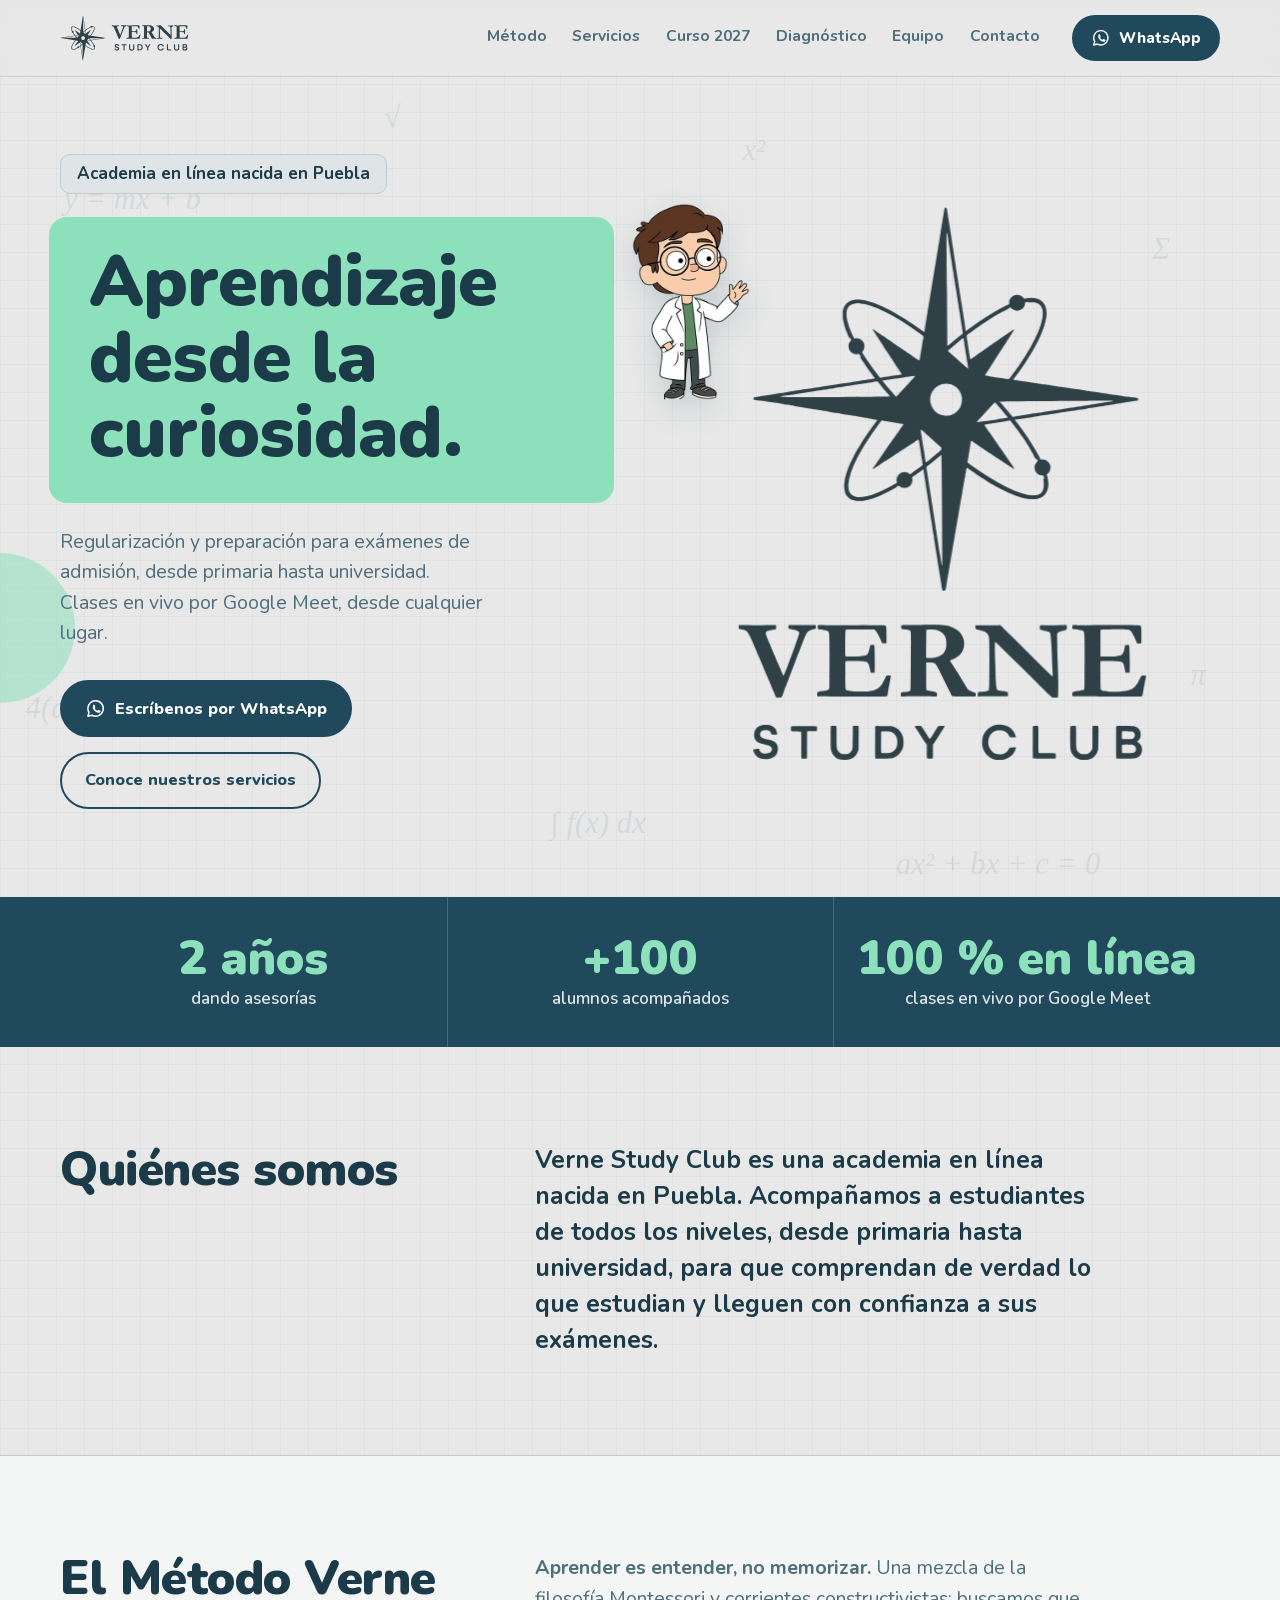
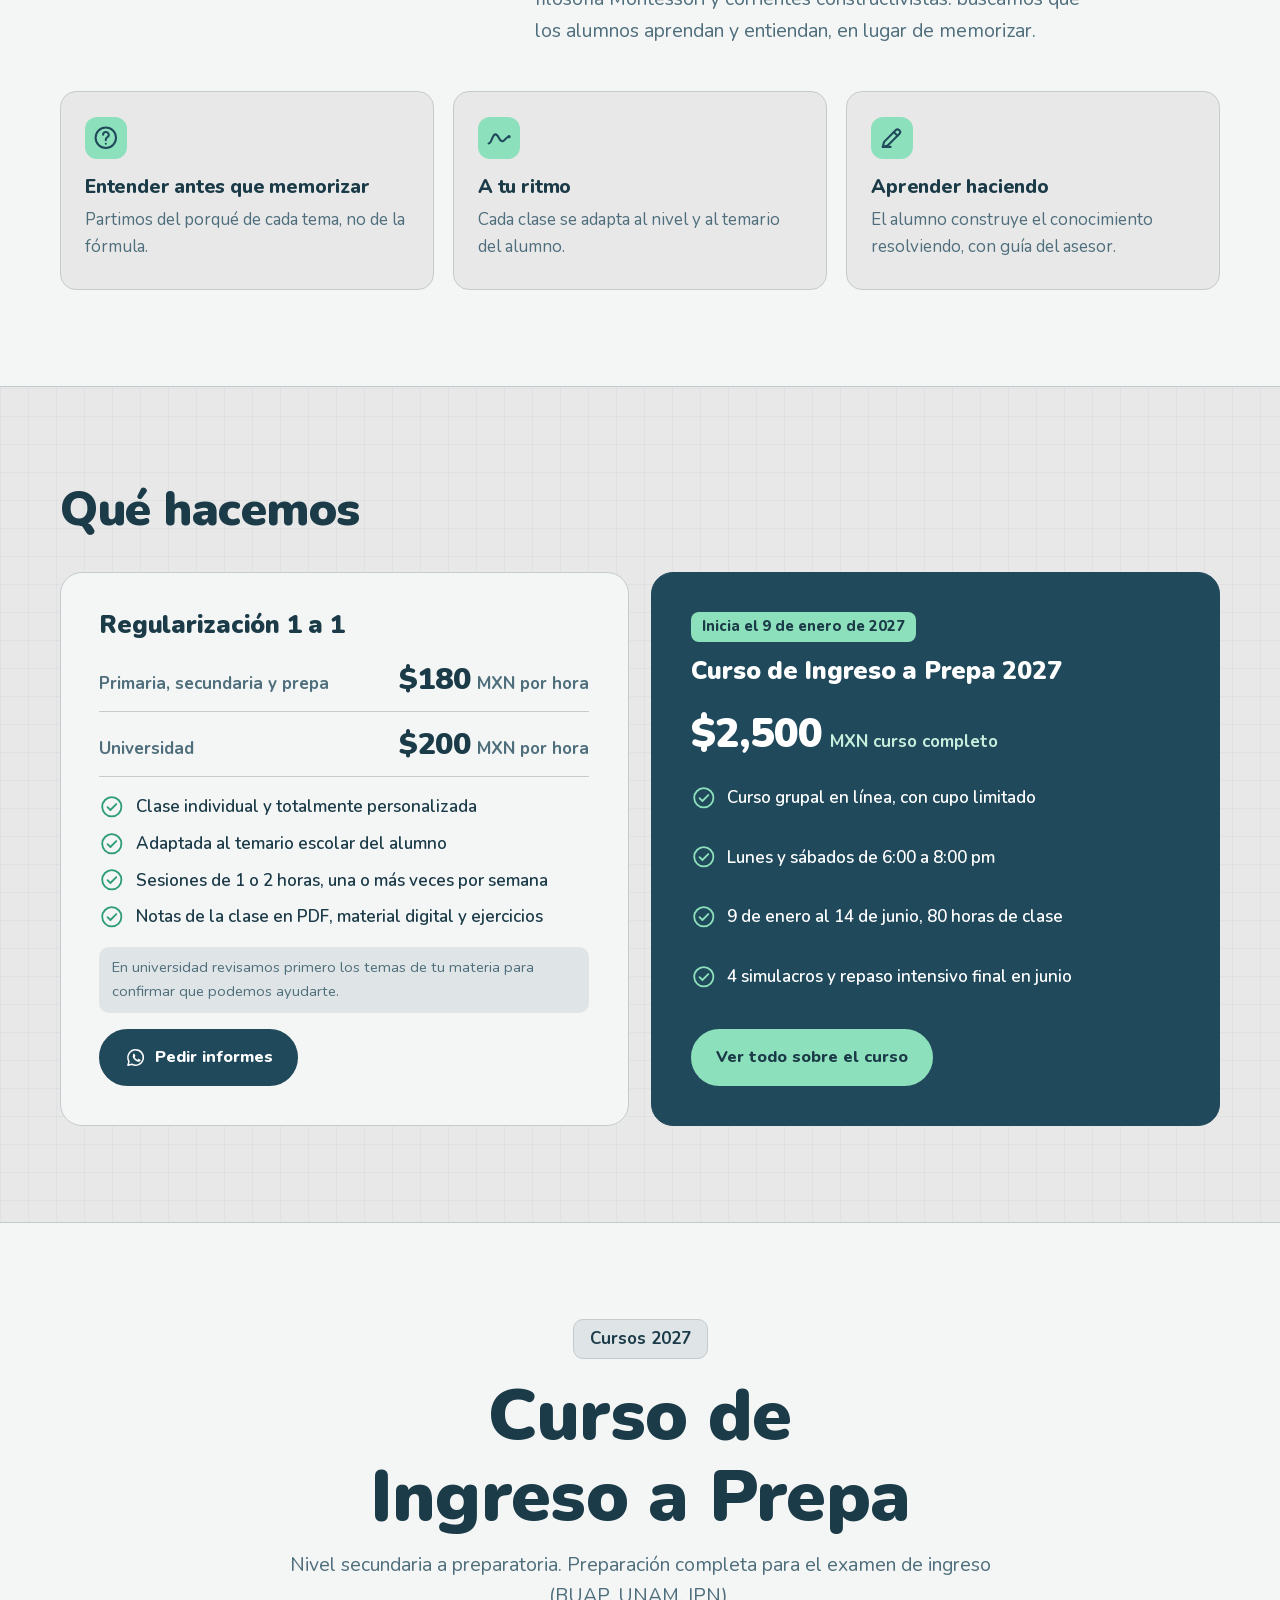
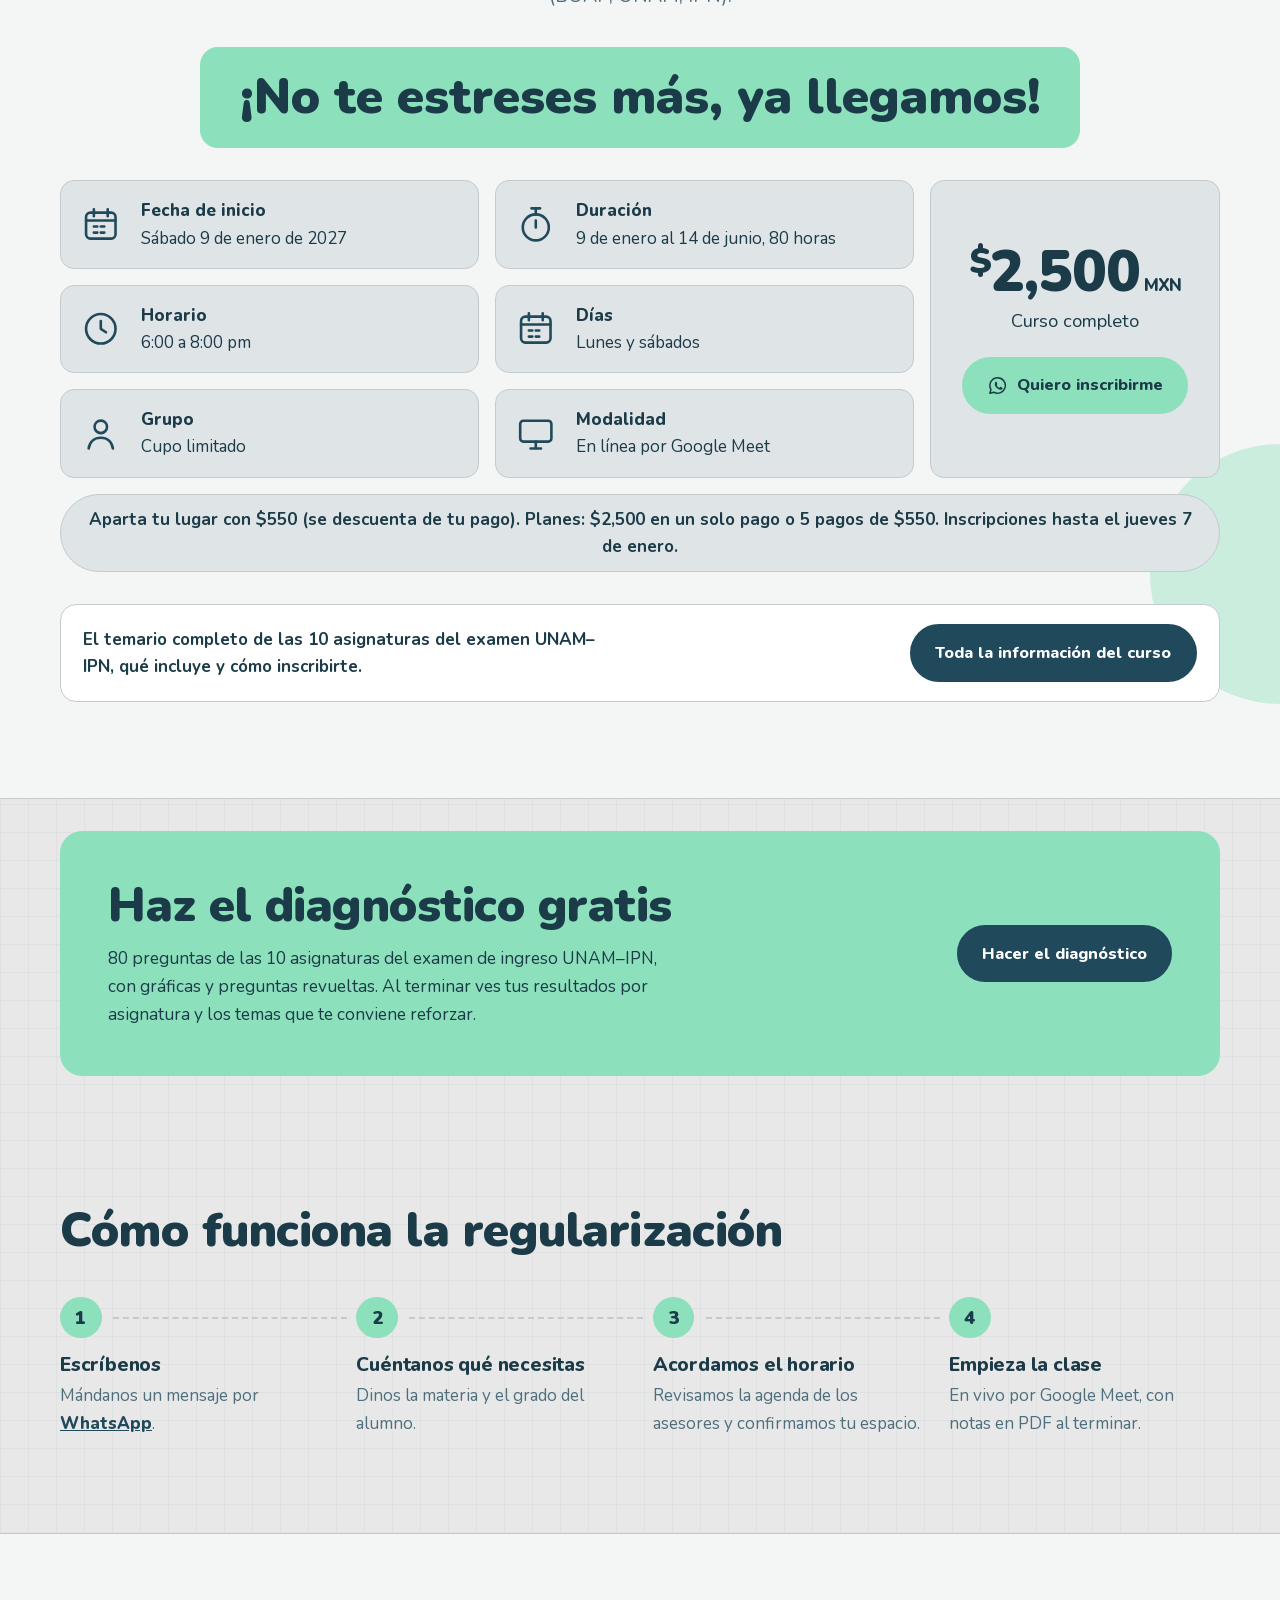
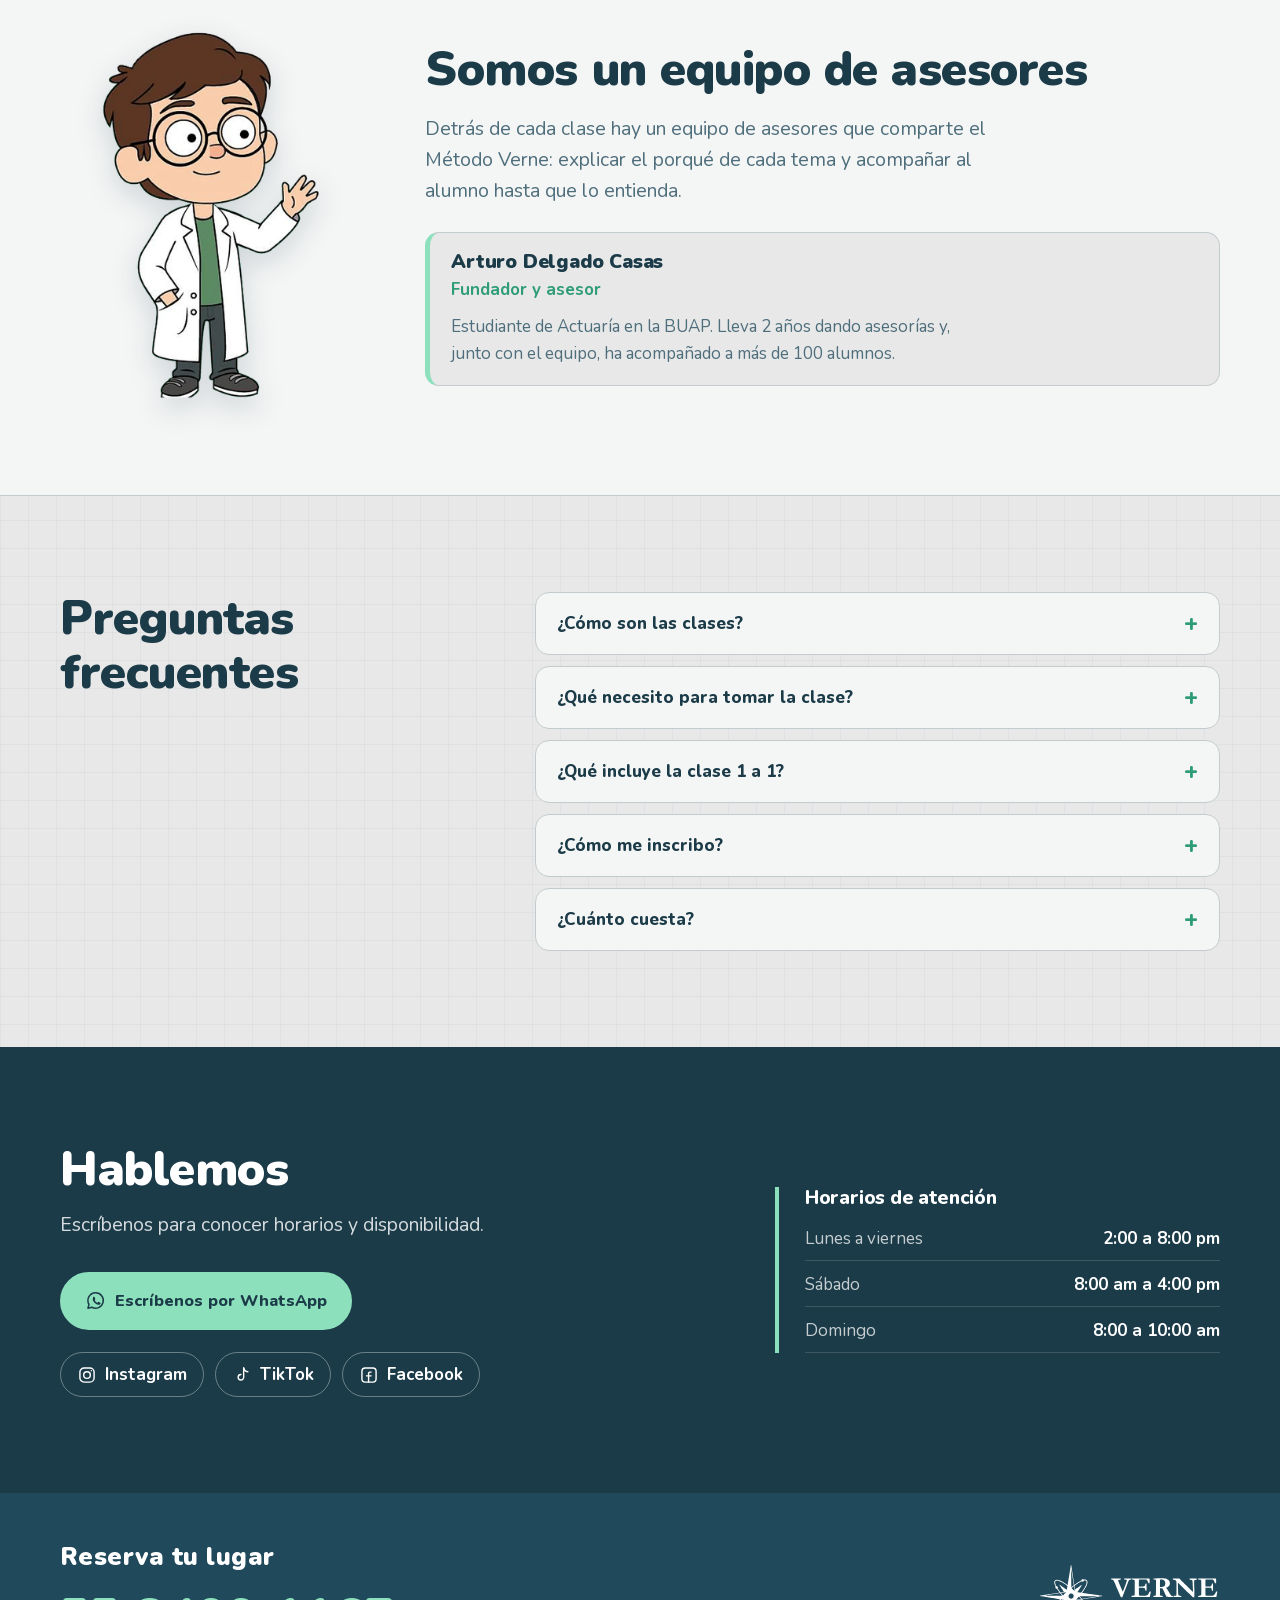
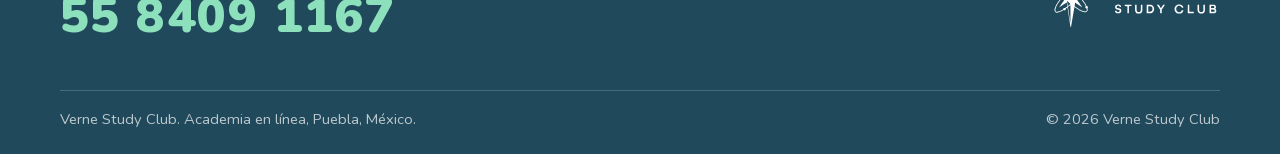
==== commit 7956d6aa: "Eslogan, 5 pagos de $550, fechas de cierre e inscripción, 4 bloques con EXANI-I/ECOEMS, simulacros y" ====
--- a/index.html
+++ b/index.html
@@ -12,7 +12,7 @@
 <meta property="og:type" content="website">
 <meta property="og:locale" content="es_MX">
 <meta property="og:url" content="https://tomyblazebb8r2d2-jpg.github.io/verne/">
-<meta property="og:title" content="Verne Study Club | Aprender es entender, no memorizar">
+<meta property="og:title" content="Verne Study Club | Aprendizaje desde la curiosidad">
 <meta property="og:description" content="Regularización 1 a 1 y Curso de Ingreso a Prepa 2027. Clases en vivo por Google Meet, desde cualquier lugar.">
 <meta property="og:image" content="https://tomyblazebb8r2d2-jpg.github.io/verne/assets/og.png">
 <meta name="twitter:card" content="summary_large_image">
@@ -80,7 +80,7 @@
     <div class="envoltura portada__rejilla">
       <div class="portada__texto">
         <p class="pastilla">Academia en línea nacida en Puebla</p>
-        <h1 id="titulo-portada" class="marcador">Aprender es entender, no memorizar.</h1>
+        <h1 id="titulo-portada" class="marcador">Aprendizaje desde la curiosidad.</h1>
         <p class="portada__intro">Regularización y preparación para exámenes de admisión, desde primaria hasta universidad. Clases en vivo por Google Meet, desde cualquier lugar.</p>
         <div class="acciones">
           <a class="boton" href="https://wa.me/525584091167?text=Hola%2C%20quiero%20informes%20del%20Curso%20de%20Ingreso%20a%20Prepa%202027" target="_blank" rel="noopener"><svg viewBox="0 0 24 24" aria-hidden="true" class="ico wa"><path d="M12 3.2a8.7 8.7 0 0 0-7.5 13.1L3.3 20.7l4.5-1.2A8.7 8.7 0 1 0 12 3.2z"/><path class="wa-fono" d="M9.1 8.1c.2-.4.4-.4.7-.4h.5c.2 0 .4 0 .6.4l.8 1.9c.1.2 0 .4-.1.6l-.5.6c-.1.2-.2.3 0 .6.5.9 1.6 2 2.6 2.5.3.2.4.1.6-.1l.6-.7c.2-.2.4-.2.6-.1l1.8.9c.2.1.4.2.4.4 0 .6-.3 1.4-.9 1.7-.6.4-1.9.6-3.6-.2-1.9-.9-3.3-2.6-3.9-3.7-.6-1-.6-2-.3-2.6z"/></svg><span>Escríbenos por WhatsApp</span></a>
@@ -116,7 +116,7 @@
     <div class="envoltura">
       <div class="metodo__cabeza">
         <h2 id="titulo-metodo">El Método Verne</h2>
-        <p>Una mezcla de la filosofía Montessori y corrientes constructivistas. Buscamos que los alumnos aprendan y entiendan, en lugar de memorizar.</p>
+        <p><strong>Aprender es entender, no memorizar.</strong> Una mezcla de la filosofía Montessori y corrientes constructivistas: buscamos que los alumnos aprendan y entiendan, en lugar de memorizar.</p>
       </div>
       <ul class="pilares">
         <li><svg viewBox="0 0 24 24" aria-hidden="true" class="ico"><circle cx="12" cy="12" r="9"/><path d="M9.6 9.4a2.5 2.5 0 1 1 3.6 2.2c-.8.4-1.2 1-1.2 1.9v.6"/><path d="M12 17.2h.01"/></svg><h3>Entender antes que memorizar</h3><p>Partimos del porqué de cada tema, no de la fórmula.</p></li>
@@ -153,8 +153,8 @@
           <ul class="lista-check">
             <li><svg viewBox="0 0 24 24" aria-hidden="true" class="ico"><circle cx="12" cy="12" r="9"/><path d="M8 12.3l2.7 2.7L16.2 9.4"/></svg>Curso grupal en línea, con cupo limitado</li>
             <li><svg viewBox="0 0 24 24" aria-hidden="true" class="ico"><circle cx="12" cy="12" r="9"/><path d="M8 12.3l2.7 2.7L16.2 9.4"/></svg>Lunes y sábados de 6:00 a 8:00 pm</li>
-            <li><svg viewBox="0 0 24 24" aria-hidden="true" class="ico"><circle cx="12" cy="12" r="9"/><path d="M8 12.3l2.7 2.7L16.2 9.4"/></svg>Enero a junio, 80 horas de clase</li>
-            <li><svg viewBox="0 0 24 24" aria-hidden="true" class="ico"><circle cx="12" cy="12" r="9"/><path d="M8 12.3l2.7 2.7L16.2 9.4"/></svg>Repaso intensivo final incluido</li>
+            <li><svg viewBox="0 0 24 24" aria-hidden="true" class="ico"><circle cx="12" cy="12" r="9"/><path d="M8 12.3l2.7 2.7L16.2 9.4"/></svg>9 de enero al 14 de junio, 80 horas de clase</li>
+            <li><svg viewBox="0 0 24 24" aria-hidden="true" class="ico"><circle cx="12" cy="12" r="9"/><path d="M8 12.3l2.7 2.7L16.2 9.4"/></svg>4 simulacros y repaso intensivo final en junio</li>
           </ul>
           <a class="boton boton--menta" href="curso.html">Ver todo sobre el curso</a>
         </article>
@@ -175,7 +175,7 @@
       <div class="curso__rejilla">
         <dl class="ficha">
           <div><svg viewBox="0 0 24 24" aria-hidden="true" class="ico"><rect x="3.5" y="5" width="17" height="15" rx="2.5"/><path d="M3.5 9.5h17M8 3v4M16 3v4M8 13h2M12 13h2M8 16.5h2M12 16.5h2"/></svg><dt>Fecha de inicio</dt><dd>Sábado 9 de enero de 2027</dd></div>
-          <div><svg viewBox="0 0 24 24" aria-hidden="true" class="ico"><circle cx="12" cy="13.5" r="7.5"/><path d="M12 13.5V9.5M9.5 2.5h5M12 2.5V6"/></svg><dt>Duración</dt><dd>Enero a junio, 80 horas</dd></div>
+          <div><svg viewBox="0 0 24 24" aria-hidden="true" class="ico"><circle cx="12" cy="13.5" r="7.5"/><path d="M12 13.5V9.5M9.5 2.5h5M12 2.5V6"/></svg><dt>Duración</dt><dd>9 de enero al 14 de junio, 80 horas</dd></div>
           <div><svg viewBox="0 0 24 24" aria-hidden="true" class="ico"><circle cx="12" cy="12" r="8.5"/><path d="M12 7.5V12l3 2"/></svg><dt>Horario</dt><dd>6:00 a 8:00 pm</dd></div>
           <div><svg viewBox="0 0 24 24" aria-hidden="true" class="ico"><rect x="3.5" y="5" width="17" height="15" rx="2.5"/><path d="M3.5 9.5h17M8 3v4M16 3v4M8 13h2M12 13h2M8 16.5h2M12 16.5h2"/></svg><dt>Días</dt><dd>Lunes y sábados</dd></div>
           <div><svg viewBox="0 0 24 24" aria-hidden="true" class="ico"><circle cx="12" cy="8" r="3.6"/><path d="M5 20.5c.6-4 3.4-6.2 7-6.2s6.4 2.2 7 6.2"/></svg><dt>Grupo</dt><dd>Cupo limitado</dd></div>
@@ -187,7 +187,7 @@
           <a class="boton boton--menta" href="https://wa.me/525584091167?text=Hola%2C%20quiero%20informes%20del%20Curso%20de%20Ingreso%20a%20Prepa%202027" target="_blank" rel="noopener"><svg viewBox="0 0 24 24" aria-hidden="true" class="ico wa"><path d="M12 3.2a8.7 8.7 0 0 0-7.5 13.1L3.3 20.7l4.5-1.2A8.7 8.7 0 1 0 12 3.2z"/><path class="wa-fono" d="M9.1 8.1c.2-.4.4-.4.7-.4h.5c.2 0 .4 0 .6.4l.8 1.9c.1.2 0 .4-.1.6l-.5.6c-.1.2-.2.3 0 .6.5.9 1.6 2 2.6 2.5.3.2.4.1.6-.1l.6-.7c.2-.2.4-.2.6-.1l1.8.9c.2.1.4.2.4.4 0 .6-.3 1.4-.9 1.7-.6.4-1.9.6-3.6-.2-1.9-.9-3.3-2.6-3.9-3.7-.6-1-.6-2-.3-2.6z"/></svg><span>Quiero inscribirme</span></a>
         </div>
       </div>
-      <p class="planes">Aparta tu lugar con <strong>$550</strong> (se descuenta de tu pago). Después eliges: <strong>$550 al mes</strong> o <strong>$2,500 en un solo pago</strong>.</p>
+      <p class="planes">Aparta tu lugar con <strong>$550</strong> (se descuenta de tu pago). Planes: <strong>$2,500 en un solo pago</strong> o <strong>5 pagos de $550</strong>. Inscripciones hasta el <strong>jueves 7 de enero</strong>.</p>
       <div class="curso__mas">
         <p>El temario completo de las 10 asignaturas del examen UNAM–IPN, qué incluye y cómo inscribirte.</p>
         <a class="boton" href="curso.html">Toda la información del curso</a>
@@ -248,7 +248,7 @@
         </details>
         <details>
           <summary>¿Qué necesito para tomar la clase?</summary>
-          <p>Una computadora, tableta o celular con internet y Google Meet. Ten a la mano tu cuaderno y, si es regularización, tu temario o tus tareas.</p>
+          <p>Una computadora o tableta con internet, cámara y micrófono, y Google Meet. Ten a la mano tu cuaderno y, si es regularización, tu temario o tus tareas.</p>
         </details>
         <details>
           <summary>¿Qué incluye la clase 1 a 1?</summary>
@@ -260,7 +260,7 @@
         </details>
         <details>
           <summary>¿Cuánto cuesta?</summary>
-          <p>La regularización 1 a 1 cuesta $180 MXN por hora de primaria a prepa, y $200 MXN por hora en universidad. El Curso de Ingreso a Prepa 2027 cuesta $2,500 MXN en un solo pago, o $550 al mes.</p>
+          <p>La regularización 1 a 1 cuesta $180 MXN por hora de primaria a prepa, y $200 MXN por hora en universidad. El Curso de Ingreso a Prepa 2027 cuesta $2,500 MXN en un solo pago, o 5 pagos de $550.</p>
         </details>
       </div>
     </div>
--- a/estilos.css
+++ b/estilos.css
@@ -344,3 +344,20 @@
   .curso-portada { flex-direction: column; align-items: flex-start; }
   .tarifas > div { flex-direction: column; gap: 0; }
 }
+
+/* Curso: bloques, simulacros y requisitos */
+.tabla-envoltura { overflow-x: auto; margin-top: 1.6rem; border: 1px solid var(--linea); border-radius: var(--radio); background: #fff; }
+.tabla-bloques { width: 100%; border-collapse: collapse; min-width: 640px; }
+.tabla-bloques th { background: var(--petroleo); color: #fff; text-align: left; padding: 0.8rem 1rem; font-weight: 800; }
+.tabla-bloques td { padding: 0.85rem 1rem; border-top: 1px solid var(--linea); vertical-align: top; }
+.tabla-bloques td span { display: block; font-size: 0.9rem; color: var(--suave); }
+.subtitulo { margin-top: 2.6rem; font-size: var(--t-2); }
+.simulacros { display: grid; grid-template-columns: repeat(4, 1fr); gap: 1rem; margin-top: 1.2rem; counter-reset: sim; }
+.simulacros li { counter-increment: sim; background: var(--papel-claro); border: 1px solid var(--linea); border-top: 5px solid var(--menta); border-radius: 14px; padding: 1rem 1.1rem; }
+.simulacros b::before { content: counter(sim) " · "; color: var(--menta-oscura); }
+.simulacros span { display: block; font-weight: 800; color: var(--petroleo); margin-top: 0.2rem; }
+.simulacros p { margin-top: 0.4rem; color: var(--suave); font-size: 0.95rem; }
+.requisitos { grid-column: 1 / -1; background: var(--caja); border: 1px solid var(--linea); border-radius: 16px; padding: 1.2rem 1.4rem; }
+.requisitos p { margin-top: 0.4rem; color: var(--suave); }
+@media (max-width: 1020px) { .simulacros { grid-template-columns: 1fr 1fr; } }
+@media (max-width: 640px) { .simulacros { grid-template-columns: 1fr; } }
